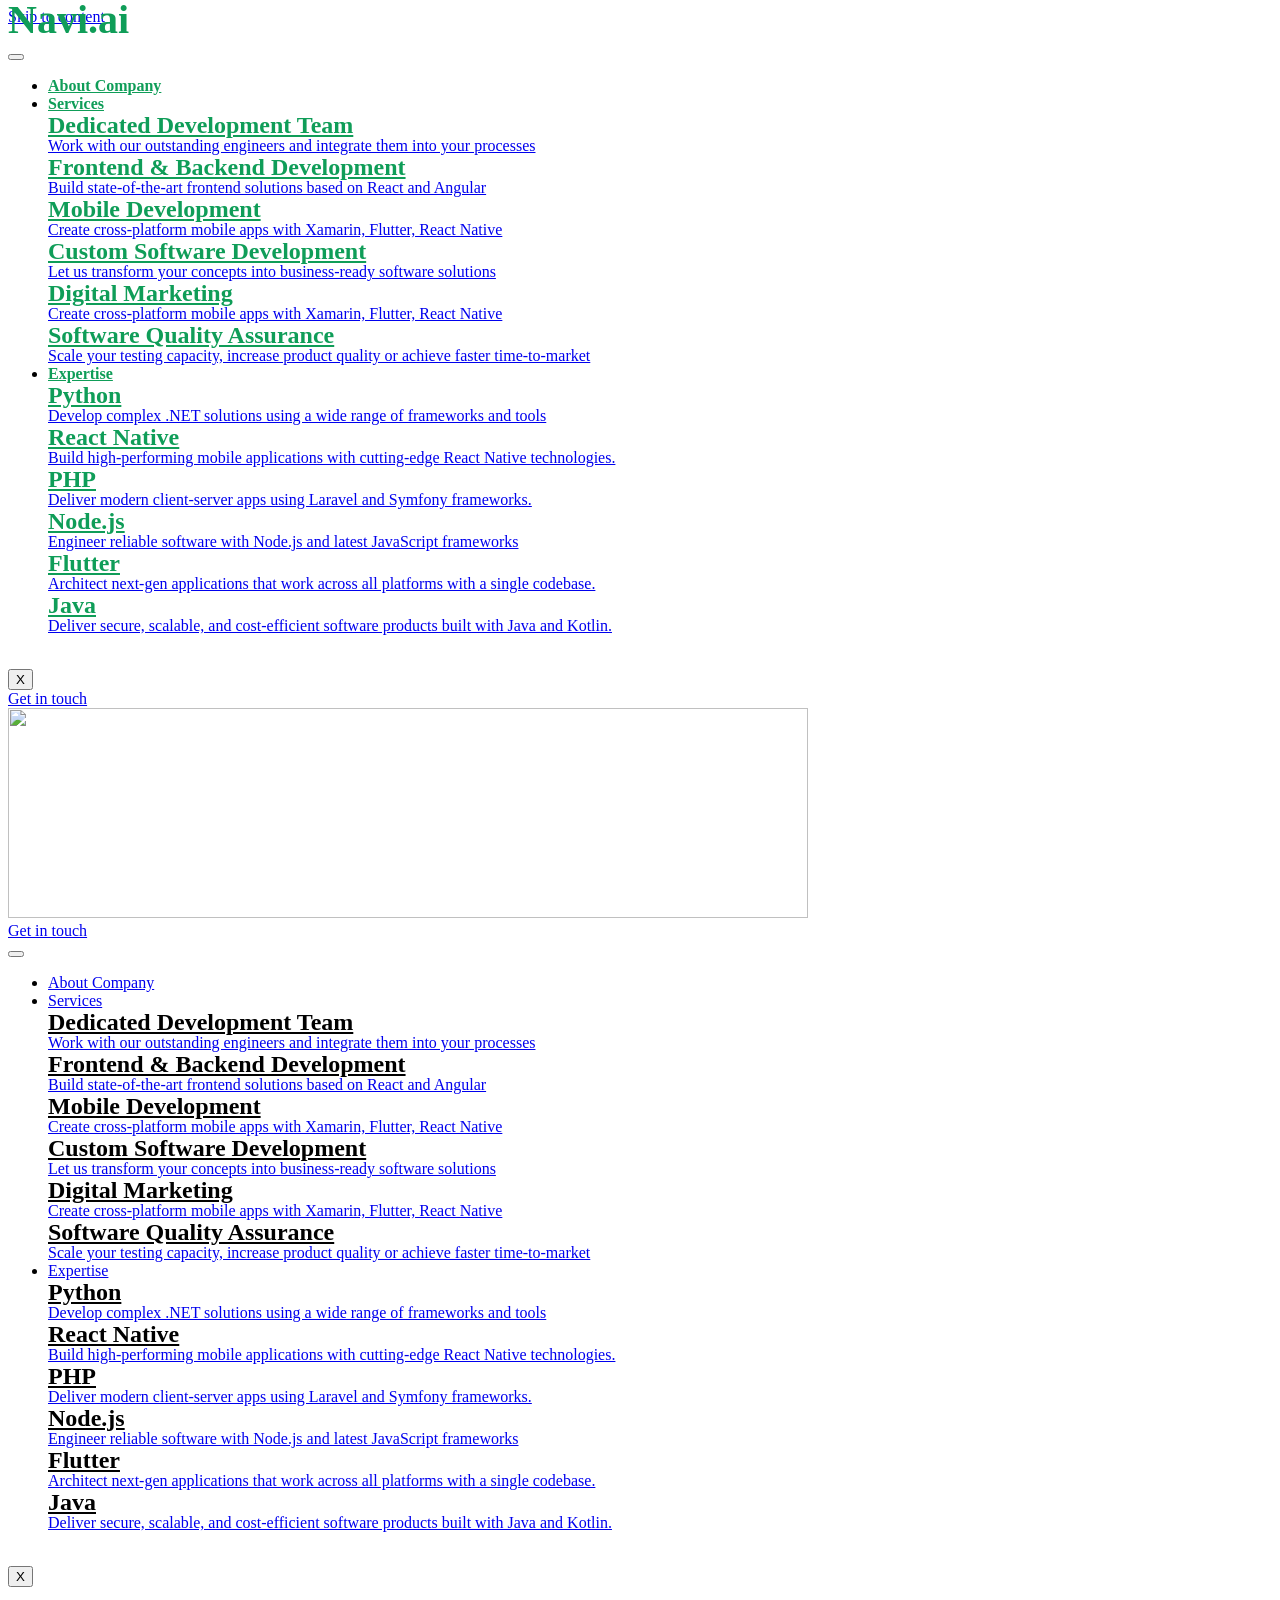
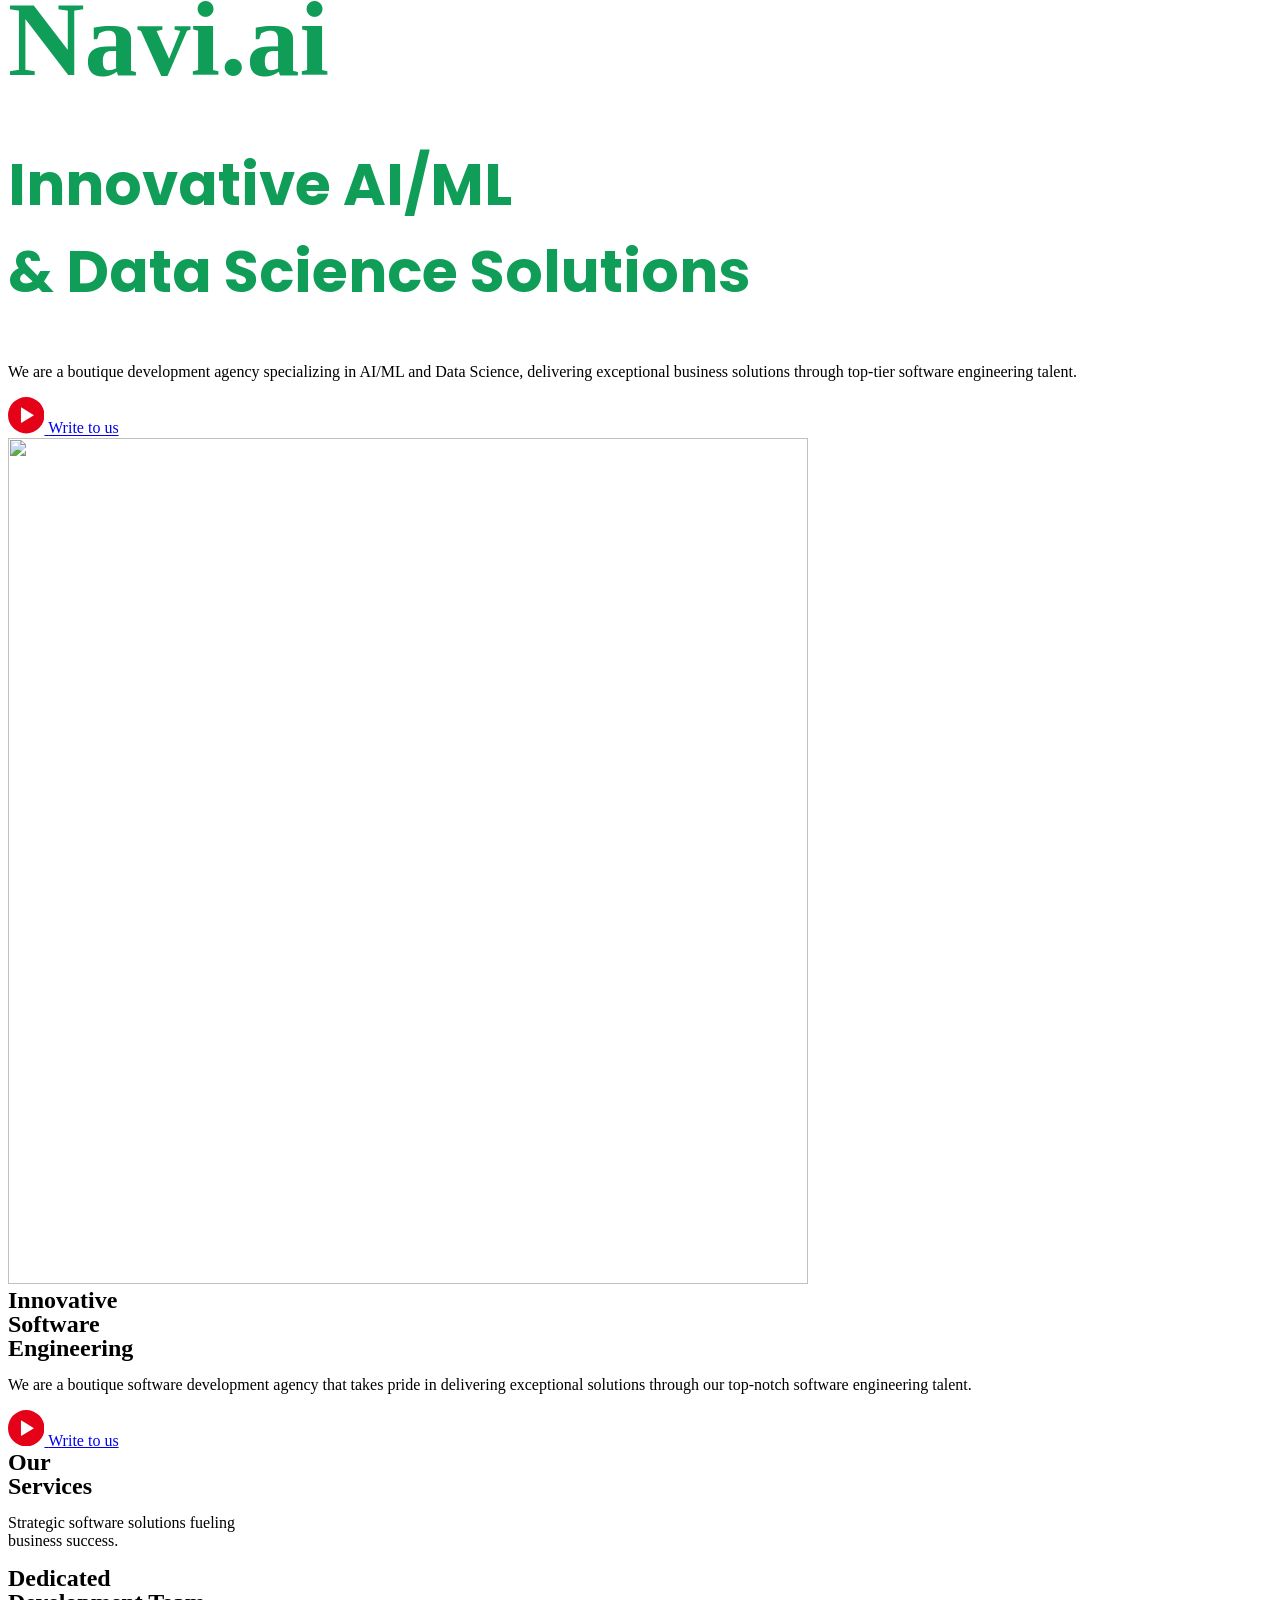
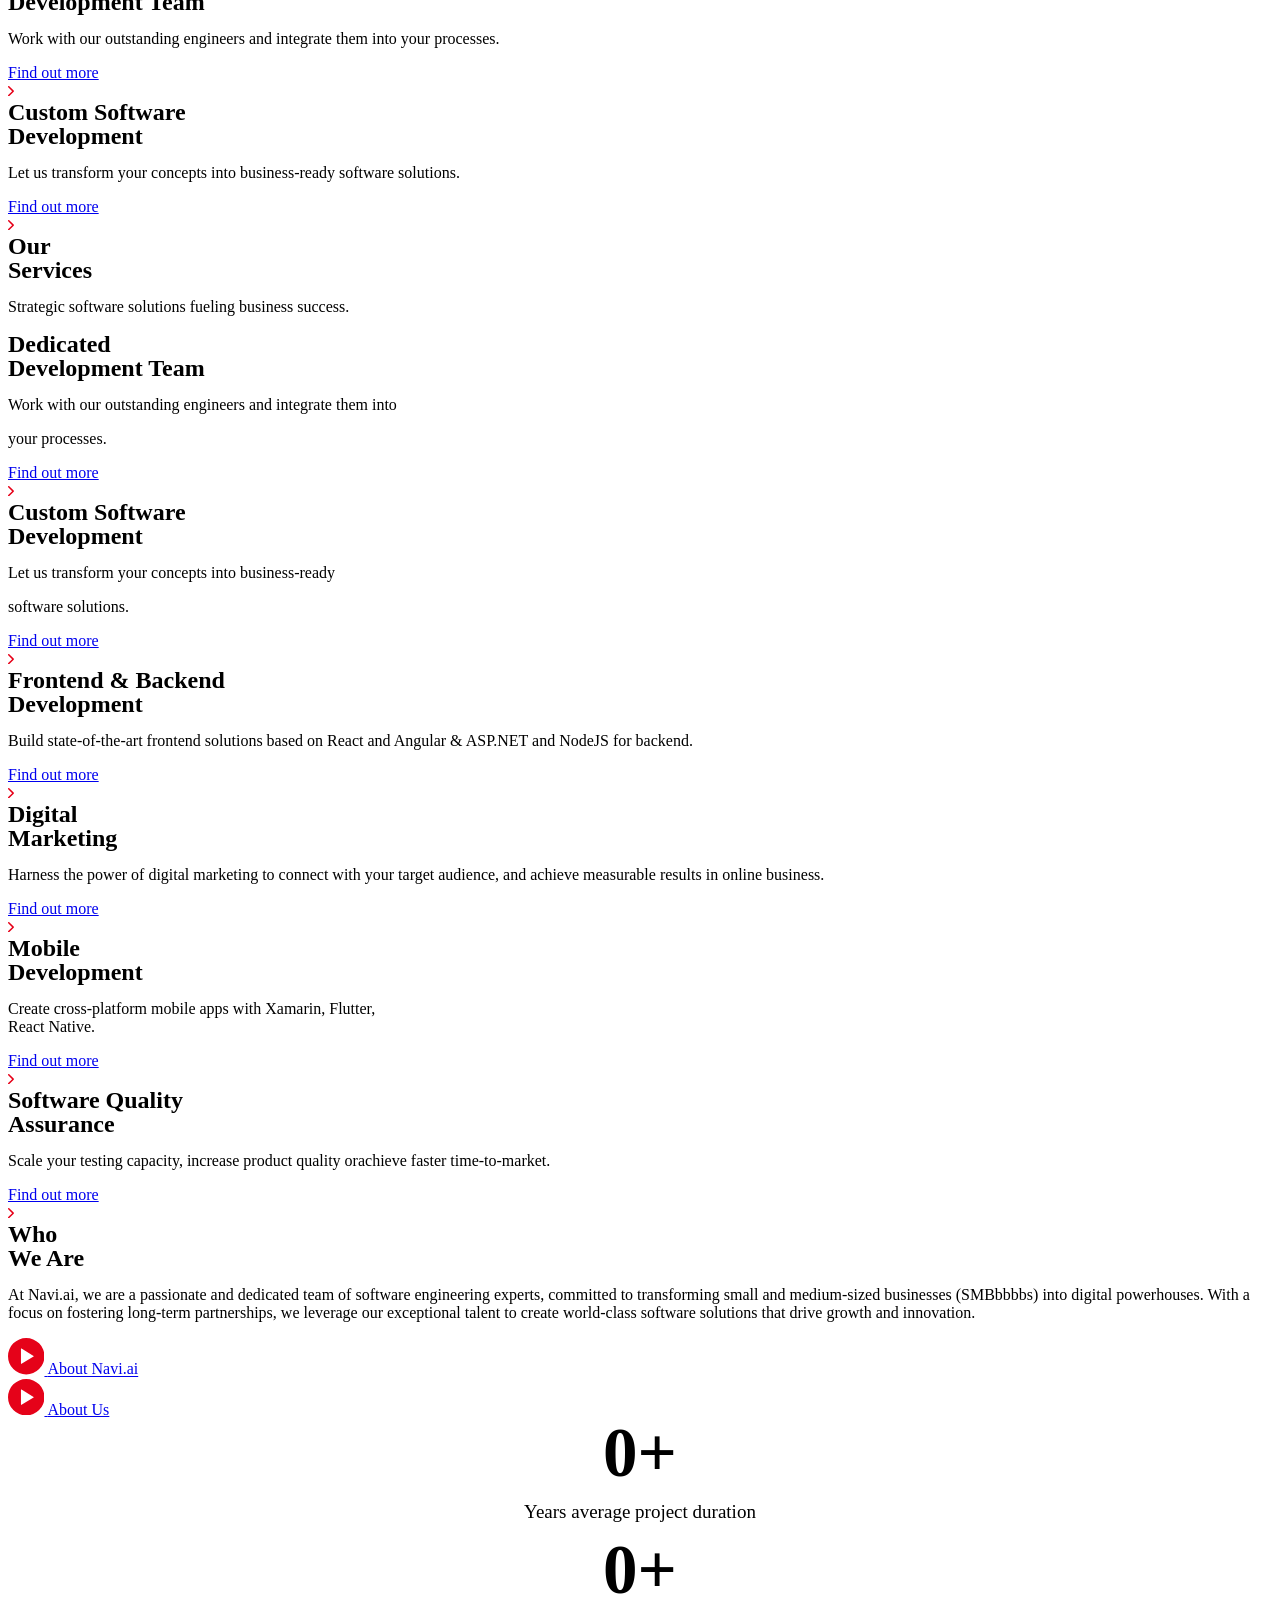
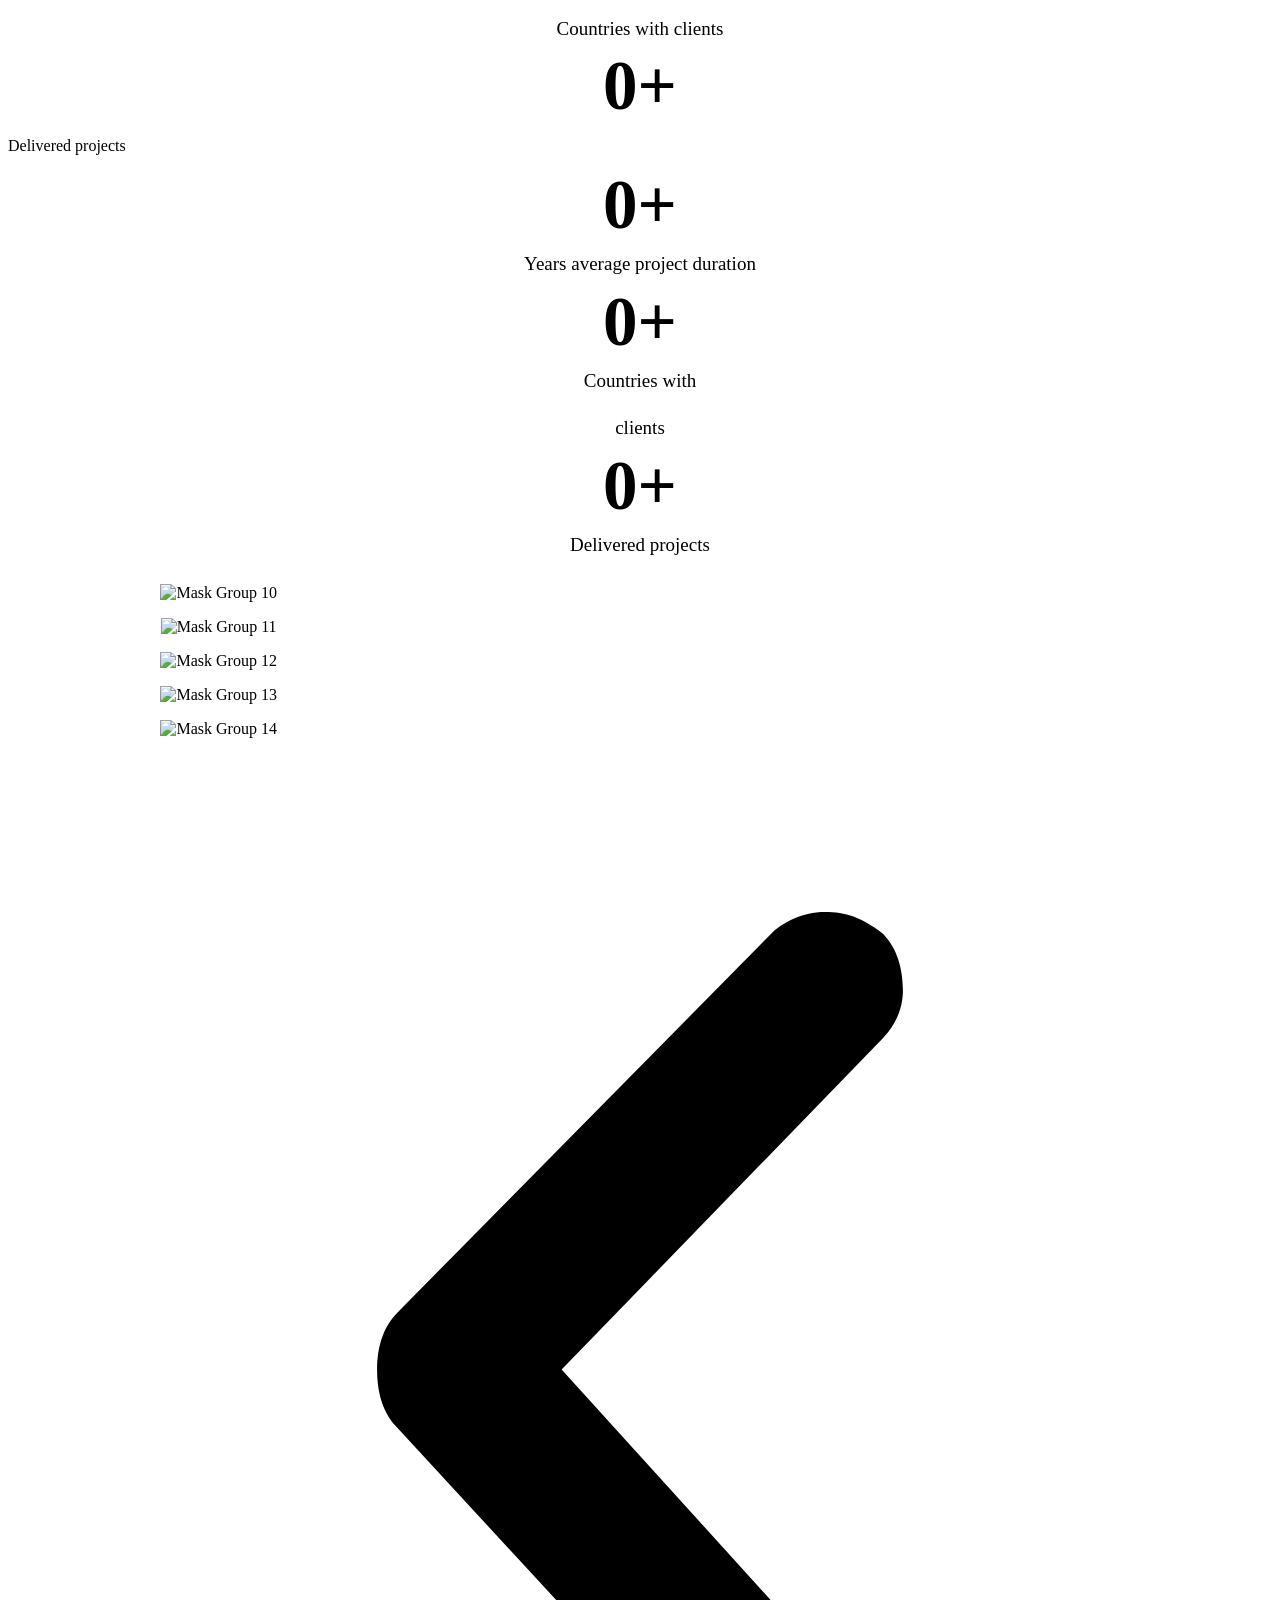
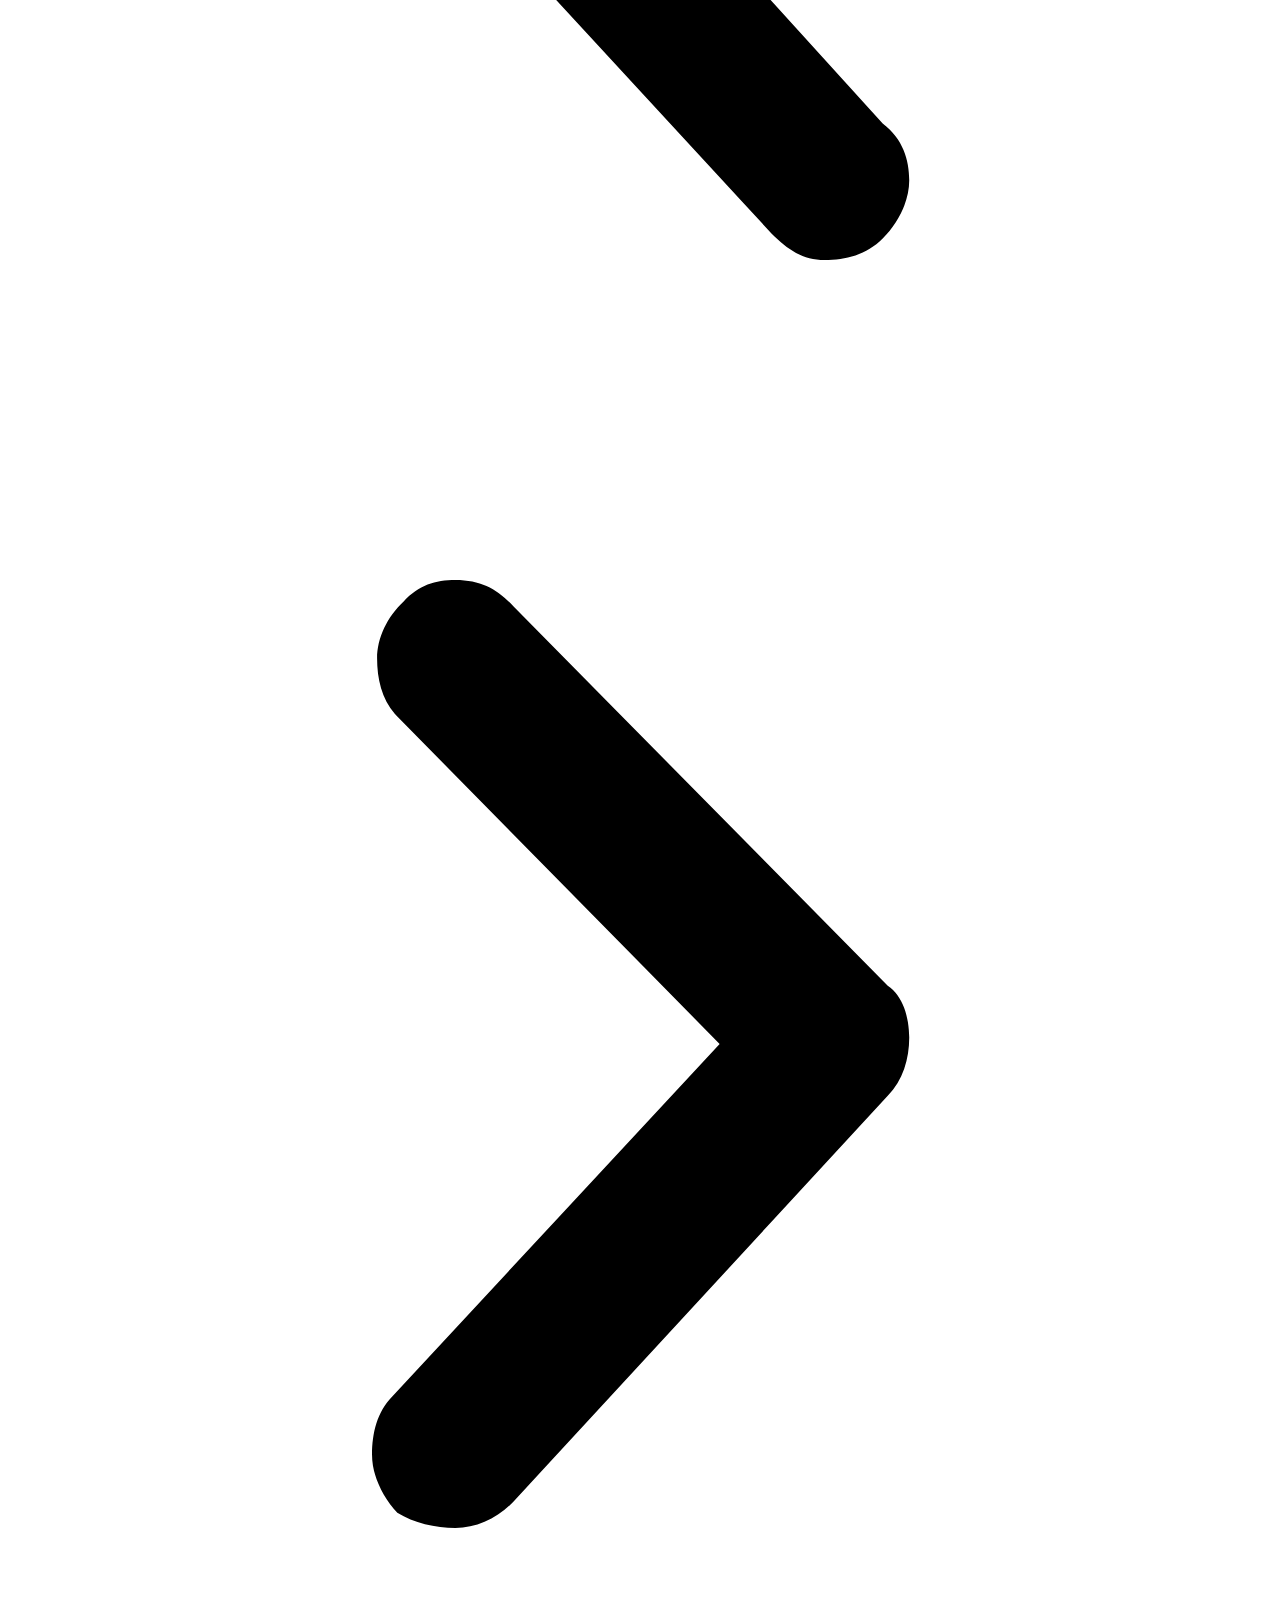
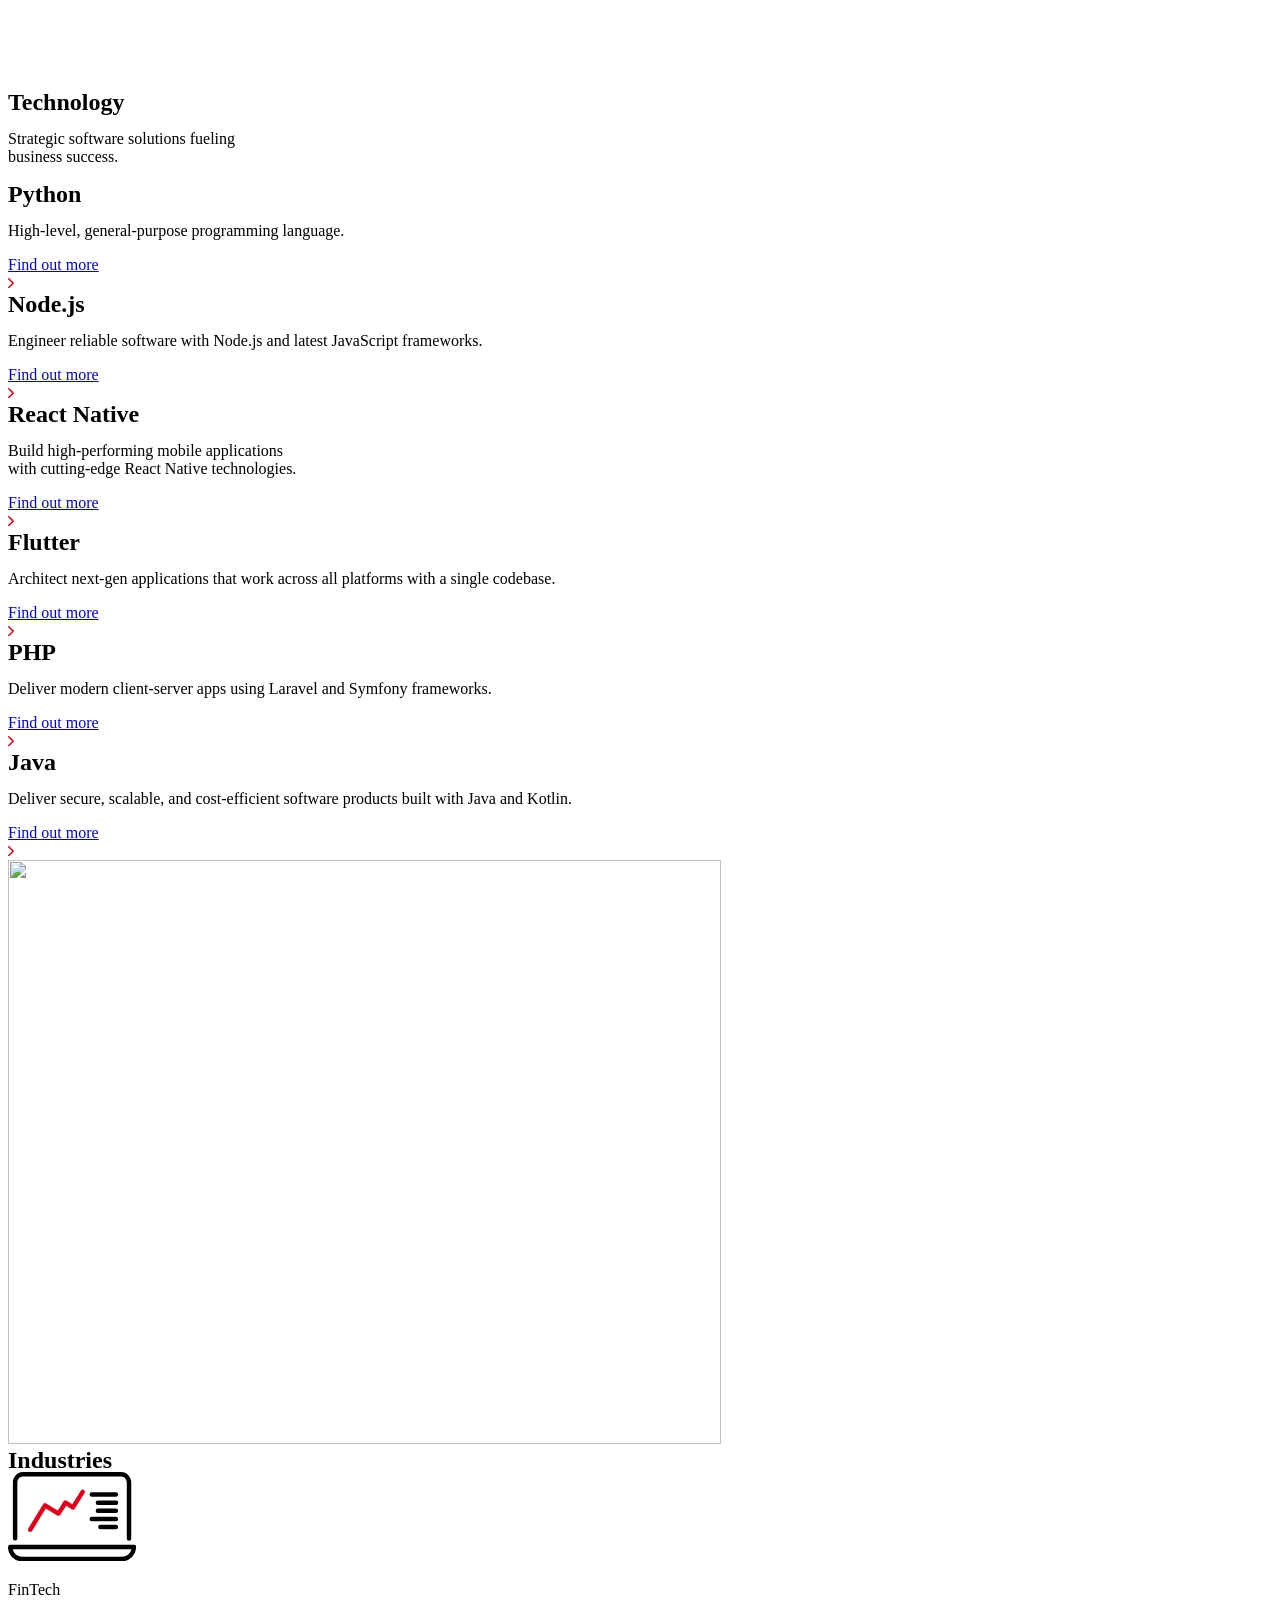
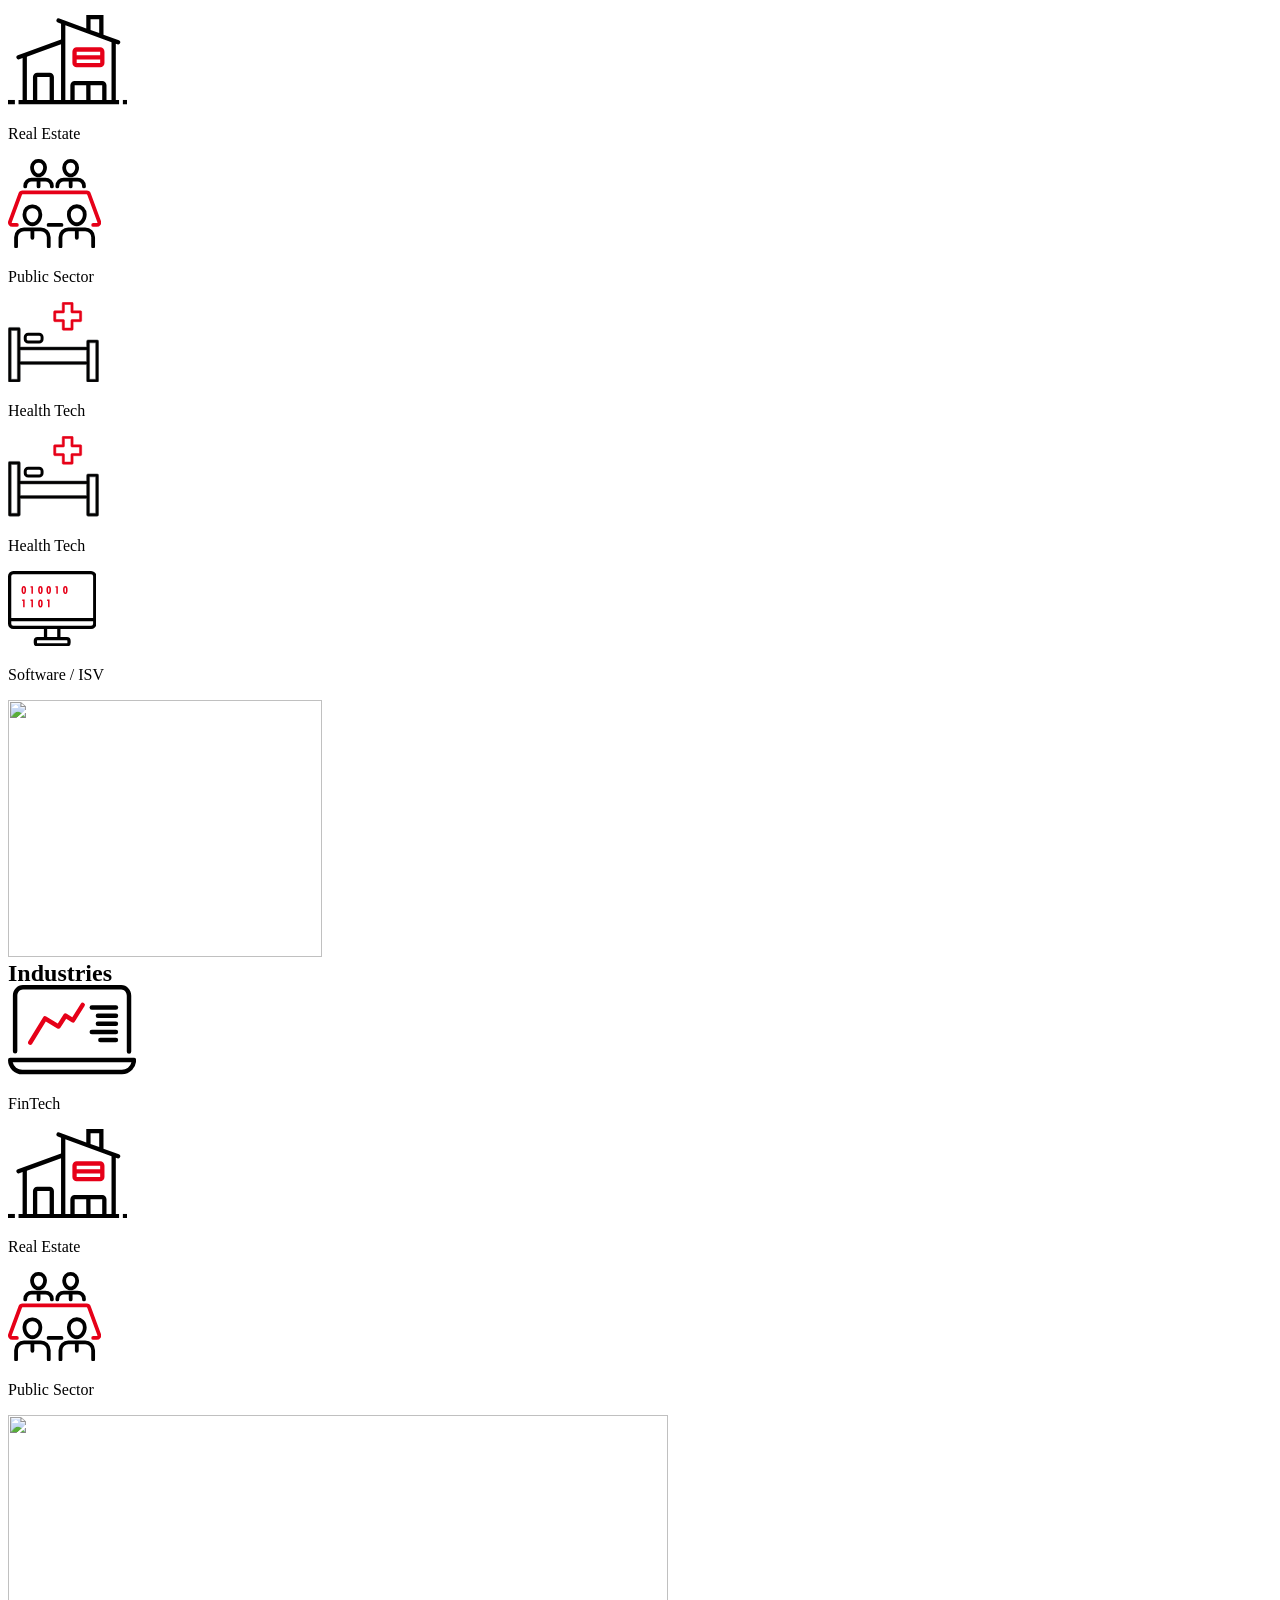
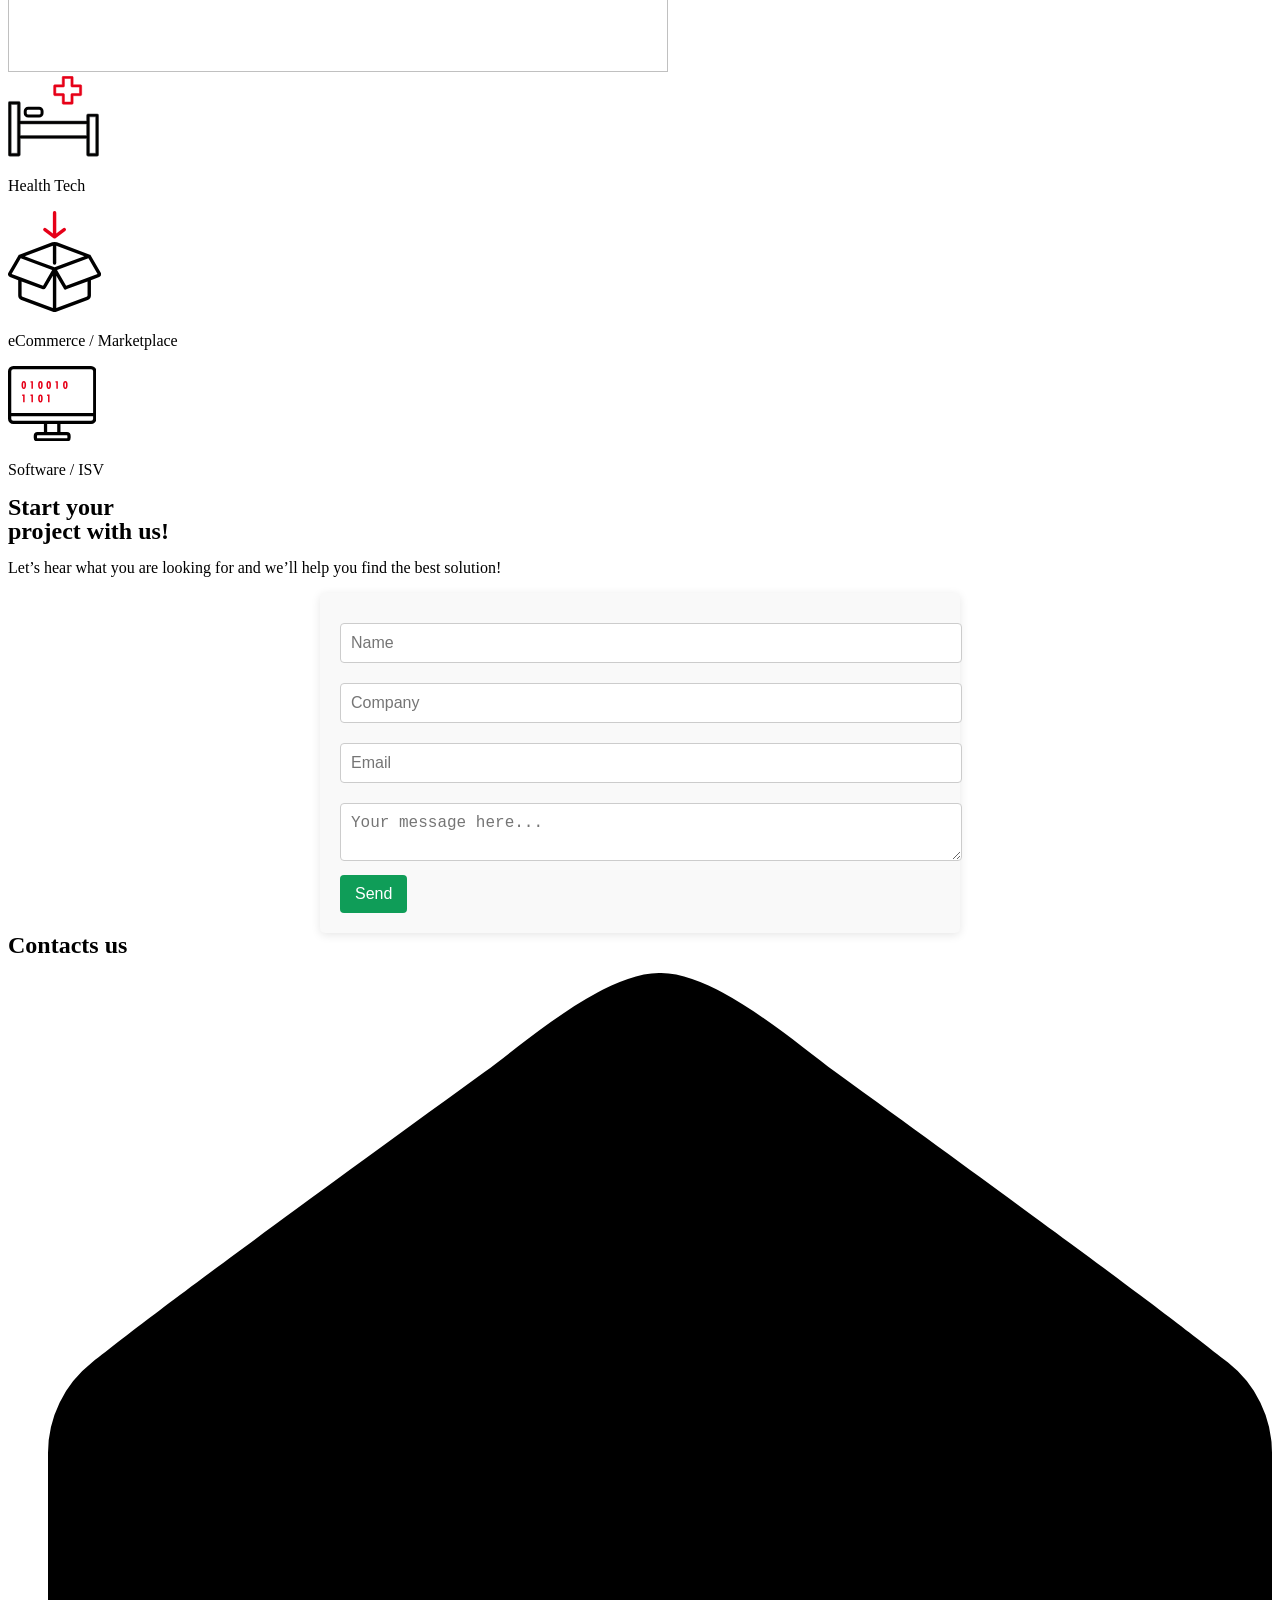
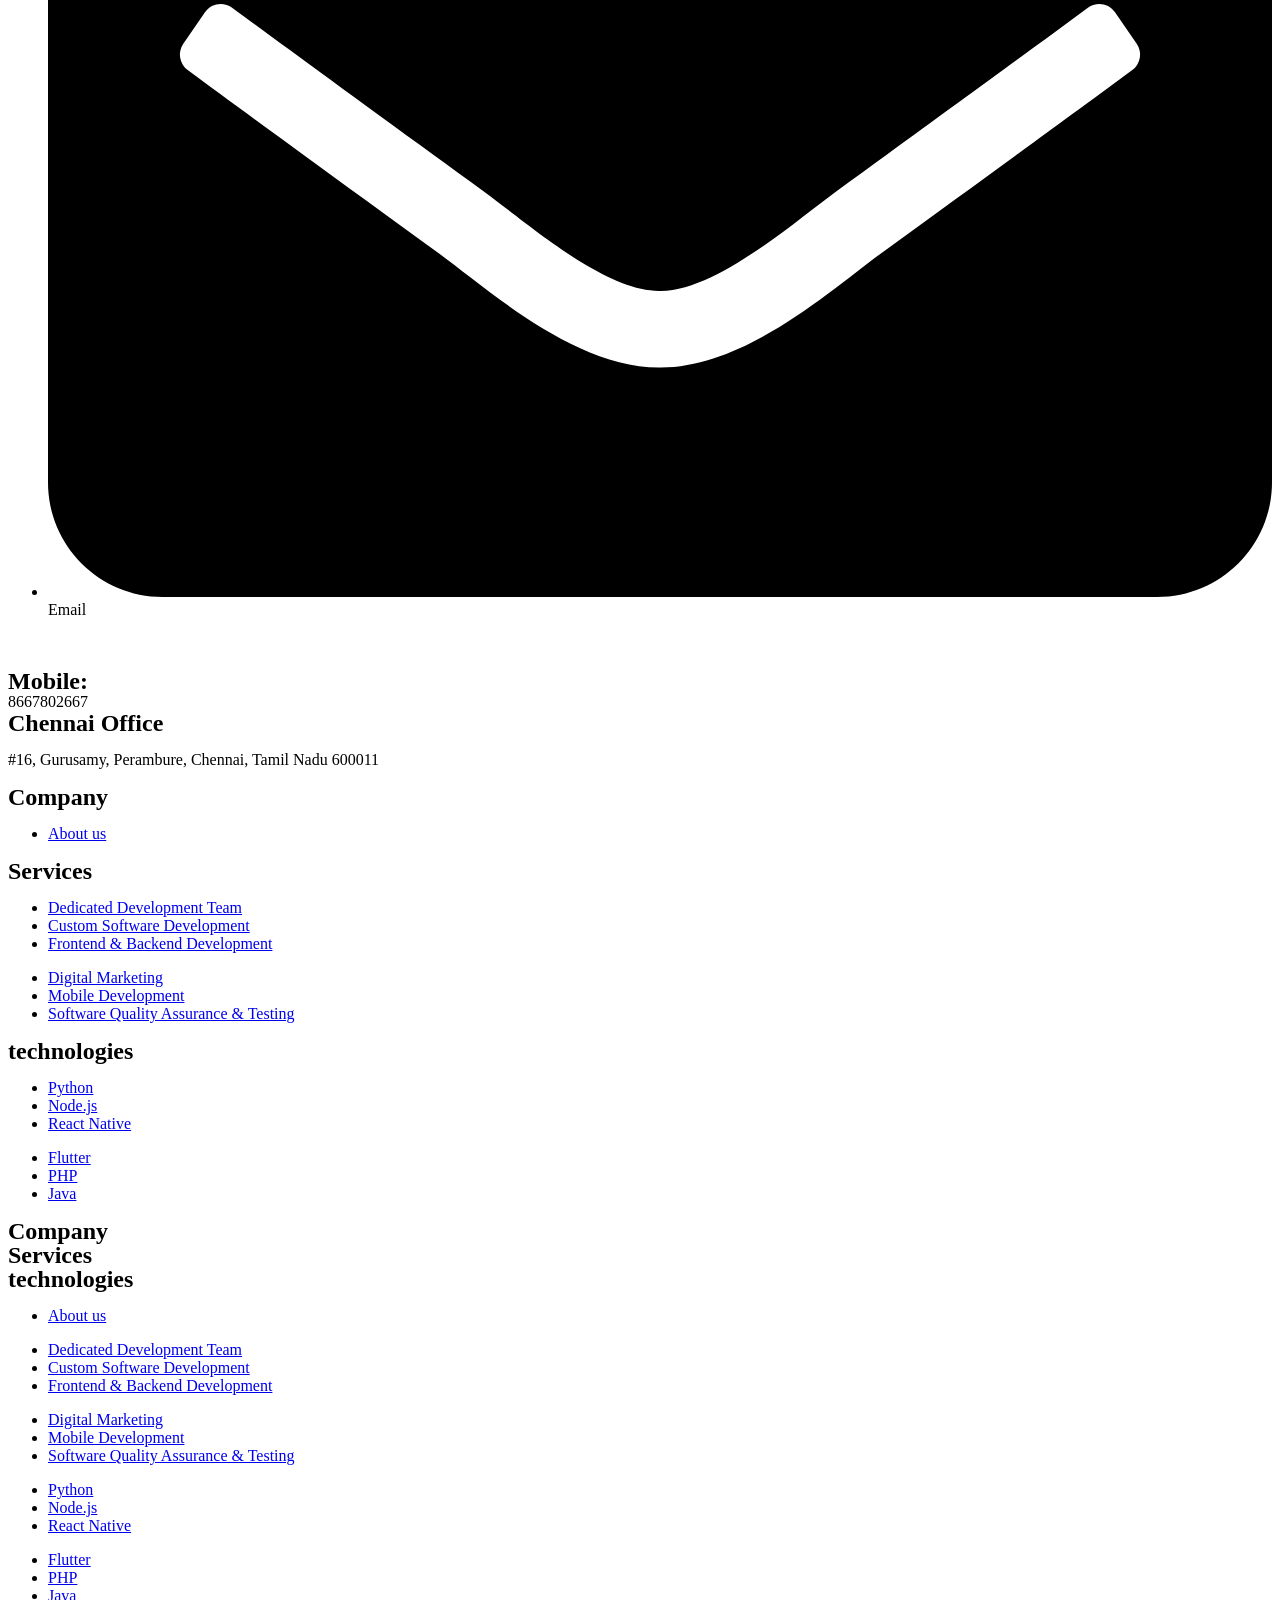
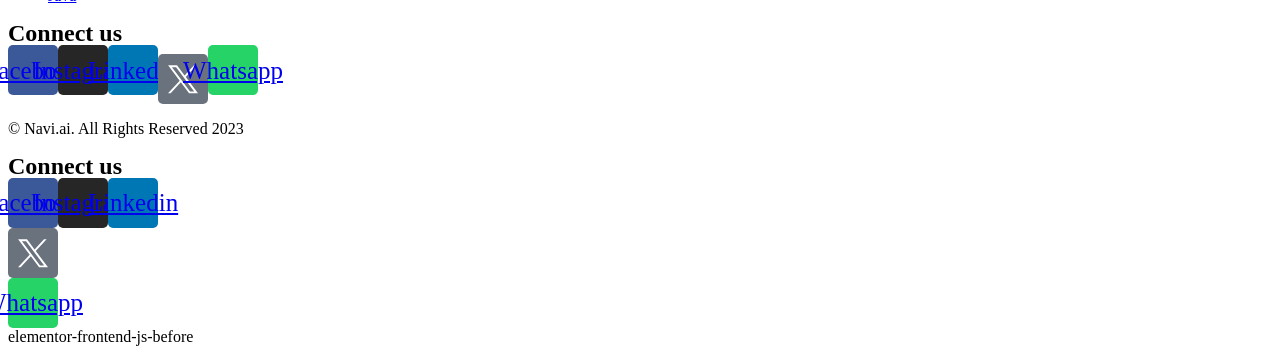
==== index.html @ a18840ba "index" ====
<!doctype html>
<html lang="en-US">

<head>
	<meta charset="UTF-8">
	<meta name="viewport" content="width=device-width, initial-scale=1">
	<link rel="profile" href="https://gmpg.org/xfn/11">
	<meta name="robots" content="index, follow, max-image-preview:large, max-snippet:-1, max-video-preview:-1" />

	<title>Navi.ai | AI Solution</title>
	<meta name="description"
		content="Navi.ai provides businesses with advanced AI, machine learning, and data science solutions tailored to drive innovation and success. Contact us for cutting-edge technologies that transform operations in Chennai." />
	<link rel="canonical" href="index.html" />
	<meta property="og:locale" content="en_US" />
	<meta property="og:type" content="website" />
	<meta property="og:title" content="Navi.ai | AI Solution for Business" />
	<meta property="og:description"
		content="Empower your business with Navi.ai's cutting-edge AI, machine learning, and data science solutions. Transforming industries and shaping the future in Chennai." />
	<meta property="og:url" content="https://navi.ai.github.io/" />
	<meta property="og:site_name" content="Navi.ai | AI Solution for Business" />
	<meta property="article:modified_time" content="2024-09-30T10:29:43+00:00" />
	<meta property="og:image"
		content="http://navi.ai.github.io/wp-content/uploads/2023/08/Mask-Group-14-968x1024.png" />
	<meta name="twitter:card" content="summary_large_image" />
	<script type="application/ld+json"
		class="yoast-schema-graph">{"@context":"https://schema.org","@graph":[{"@type":"WebPage","@id":"https://navi.ai.github.io/","url":"https://navi.ai.github.io/","name":"Navi.ai | AI Solution for Business"},"image":{"@id":"https://navi.ai.github.io/#/schema/logo/image/"}}]}</script>

	<link rel="alternate" type="application/rss+xml"
		title="Navi.ai | AI Solution for Business &raquo; Feed" href="feed/index.html" />
	<link rel="alternate" type="application/rss+xml"
		title="Navi.ai | AI Solution for Business &raquo; Comments Feed"
		href="comments/feed/index.html" />
	<script>
		window._wpemojiSettings = { "baseUrl": "https:\/\/s.w.org\/images\/core\/emoji\/15.0.3\/72x72\/", "ext": ".png", "svgUrl": "https:\/\/s.w.org\/images\/core\/emoji\/15.0.3\/svg\/", "svgExt": ".svg", "source": { "concatemoji": "https:\/\/navi.ai.github.io\/wp-includes\/js\/wp-emoji-release.min.js" } };
		/*! This file is auto-generated */
		!function (i, n) { var o, s, e; function c(e) { try { var t = { supportTests: e, timestamp: (new Date).valueOf() }; sessionStorage.setItem(o, JSON.stringify(t)) } catch (e) { } } function p(e, t, n) { e.clearRect(0, 0, e.canvas.width, e.canvas.height), e.fillText(t, 0, 0); var t = new Uint32Array(e.getImageData(0, 0, e.canvas.width, e.canvas.height).data), r = (e.clearRect(0, 0, e.canvas.width, e.canvas.height), e.fillText(n, 0, 0), new Uint32Array(e.getImageData(0, 0, e.canvas.width, e.canvas.height).data)); return t.every(function (e, t) { return e === r[t] }) } function u(e, t, n) { switch (t) { case "flag": return n(e, "\ud83c\udff3\ufe0f\u200d\u26a7\ufe0f", "\ud83c\udff3\ufe0f\u200b\u26a7\ufe0f") ? !1 : !n(e, "\ud83c\uddfa\ud83c\uddf3", "\ud83c\uddfa\u200b\ud83c\uddf3") && !n(e, "\ud83c\udff4\udb40\udc67\udb40\udc62\udb40\udc65\udb40\udc6e\udb40\udc67\udb40\udc7f", "\ud83c\udff4\u200b\udb40\udc67\u200b\udb40\udc62\u200b\udb40\udc65\u200b\udb40\udc6e\u200b\udb40\udc67\u200b\udb40\udc7f"); case "emoji": return !n(e, "\ud83d\udc26\u200d\u2b1b", "\ud83d\udc26\u200b\u2b1b") }return !1 } function f(e, t, n) { var r = "undefined" != typeof WorkerGlobalScope && self instanceof WorkerGlobalScope ? new OffscreenCanvas(300, 150) : i.createElement("canvas"), a = r.getContext("2d", { willReadFrequently: !0 }), o = (a.textBaseline = "top", a.font = "600 32px Arial", {}); return e.forEach(function (e) { o[e] = t(a, e, n) }), o } function t(e) { var t = i.createElement("script"); t.src = e, t.defer = !0, i.head.appendChild(t) } "undefined" != typeof Promise && (o = "wpEmojiSettingsSupports", s = ["flag", "emoji"], n.supports = { everything: !0, everythingExceptFlag: !0 }, e = new Promise(function (e) { i.addEventListener("DOMContentLoaded", e, { once: !0 }) }), new Promise(function (t) { var n = function () { try { var e = JSON.parse(sessionStorage.getItem(o)); if ("object" == typeof e && "number" == typeof e.timestamp && (new Date).valueOf() < e.timestamp + 604800 && "object" == typeof e.supportTests) return e.supportTests } catch (e) { } return null }(); if (!n) { if ("undefined" != typeof Worker && "undefined" != typeof OffscreenCanvas && "undefined" != typeof URL && URL.createObjectURL && "undefined" != typeof Blob) try { var e = "postMessage(" + f.toString() + "(" + [JSON.stringify(s), u.toString(), p.toString()].join(",") + "));", r = new Blob([e], { type: "text/javascript" }), a = new Worker(URL.createObjectURL(r), { name: "wpTestEmojiSupports" }); return void (a.onmessage = function (e) { c(n = e.data), a.terminate(), t(n) }) } catch (e) { } c(n = f(s, u, p)) } t(n) }).then(function (e) { for (var t in e) n.supports[t] = e[t], n.supports.everything = n.supports.everything && n.supports[t], "flag" !== t && (n.supports.everythingExceptFlag = n.supports.everythingExceptFlag && n.supports[t]); n.supports.everythingExceptFlag = n.supports.everythingExceptFlag && !n.supports.flag, n.DOMReady = !1, n.readyCallback = function () { n.DOMReady = !0 } }).then(function () { return e }).then(function () { var e; n.supports.everything || (n.readyCallback(), (e = n.source || {}).concatemoji ? t(e.concatemoji) : e.wpemoji && e.twemoji && (t(e.twemoji), t(e.wpemoji))) })) }((window, document), window._wpemojiSettings);
	</script>
	<style id="wp-emoji-styles-inline-css">
		img.wp-smiley,
		img.emoji {
			display: inline !important;
			border: none !important;
			box-shadow: none !important;
			height: 1em !important;
			width: 1em !important;
			margin: 0 0.07em !important;
			vertical-align: -0.1em !important;
			background: none !important;
			padding: 0 !important;
		}
	</style>
	<link rel="stylesheet" id="wp-block-library-css"
		href="wp-includes/css/dist/block-library/style.min.css%3Fver=6.6.2.css" media="all" />
	<style id="classic-theme-styles-inline-css">
		/*! This file is auto-generated */
		.wp-block-button__link {
			color: #fff;
			background-color: #32373c;
			border-radius: 9999px;
			box-shadow: none;
			text-decoration: none;
			padding: calc(.667em + 2px) calc(1.333em + 2px);
			font-size: 1.125em
		}

		.wp-block-file__button {
			background: #32373c;
			color: #fff;
			text-decoration: none
		}
	</style>
	<style id="global-styles-inline-css">
		:root {
			--wp--preset--aspect-ratio--square: 1;
			--wp--preset--aspect-ratio--4-3: 4/3;
			--wp--preset--aspect-ratio--3-4: 3/4;
			--wp--preset--aspect-ratio--3-2: 3/2;
			--wp--preset--aspect-ratio--2-3: 2/3;
			--wp--preset--aspect-ratio--16-9: 16/9;
			--wp--preset--aspect-ratio--9-16: 9/16;
			--wp--preset--color--black: #000000;
			--wp--preset--color--cyan-bluish-gray: #abb8c3;
			--wp--preset--color--white: #ffffff;
			--wp--preset--color--pale-pink: #f78da7;
			--wp--preset--color--vivid-red: #cf2e2e;
			--wp--preset--color--luminous-vivid-orange: #ff6900;
			--wp--preset--color--luminous-vivid-amber: #fcb900;
			--wp--preset--color--light-green-cyan: #7bdcb5;
			--wp--preset--color--vivid-green-cyan: #00d084;
			--wp--preset--color--pale-cyan-blue: #8ed1fc;
			--wp--preset--color--vivid-cyan-blue: #0693e3;
			--wp--preset--color--vivid-purple: #9b51e0;
			--wp--preset--gradient--vivid-cyan-blue-to-vivid-purple: linear-gradient(135deg, rgba(6, 147, 227, 1) 0%, rgb(155, 81, 224) 100%);
			--wp--preset--gradient--light-green-cyan-to-vivid-green-cyan: linear-gradient(135deg, rgb(122, 220, 180) 0%, rgb(0, 208, 130) 100%);
			--wp--preset--gradient--luminous-vivid-amber-to-luminous-vivid-orange: linear-gradient(135deg, rgba(252, 185, 0, 1) 0%, rgba(255, 105, 0, 1) 100%);
			--wp--preset--gradient--luminous-vivid-orange-to-vivid-red: linear-gradient(135deg, rgba(255, 105, 0, 1) 0%, rgb(207, 46, 46) 100%);
			--wp--preset--gradient--very-light-gray-to-cyan-bluish-gray: linear-gradient(135deg, rgb(238, 238, 238) 0%, rgb(169, 184, 195) 100%);
			--wp--preset--gradient--cool-to-warm-spectrum: linear-gradient(135deg, rgb(74, 234, 220) 0%, rgb(151, 120, 209) 20%, rgb(207, 42, 186) 40%, rgb(238, 44, 130) 60%, rgb(251, 105, 98) 80%, rgb(254, 248, 76) 100%);
			--wp--preset--gradient--blush-light-purple: linear-gradient(135deg, rgb(255, 206, 236) 0%, rgb(152, 150, 240) 100%);
			--wp--preset--gradient--blush-bordeaux: linear-gradient(135deg, rgb(254, 205, 165) 0%, rgb(254, 45, 45) 50%, rgb(107, 0, 62) 100%);
			--wp--preset--gradient--luminous-dusk: linear-gradient(135deg, rgb(255, 203, 112) 0%, rgb(199, 81, 192) 50%, rgb(65, 88, 208) 100%);
			--wp--preset--gradient--pale-ocean: linear-gradient(135deg, rgb(255, 245, 203) 0%, rgb(182, 227, 212) 50%, rgb(51, 167, 181) 100%);
			--wp--preset--gradient--electric-grass: linear-gradient(135deg, rgb(202, 248, 128) 0%, rgb(113, 206, 126) 100%);
			--wp--preset--gradient--midnight: linear-gradient(135deg, rgb(2, 3, 129) 0%, rgb(40, 116, 252) 100%);
			--wp--preset--font-size--small: 13px;
			--wp--preset--font-size--medium: 20px;
			--wp--preset--font-size--large: 36px;
			--wp--preset--font-size--x-large: 42px;
			--wp--preset--spacing--20: 0.44rem;
			--wp--preset--spacing--30: 0.67rem;
			--wp--preset--spacing--40: 1rem;
			--wp--preset--spacing--50: 1.5rem;
			--wp--preset--spacing--60: 2.25rem;
			--wp--preset--spacing--70: 3.38rem;
			--wp--preset--spacing--80: 5.06rem;
			--wp--preset--shadow--natural: 6px 6px 9px rgba(0, 0, 0, 0.2);
			--wp--preset--shadow--deep: 12px 12px 50px rgba(0, 0, 0, 0.4);
			--wp--preset--shadow--sharp: 6px 6px 0px rgba(0, 0, 0, 0.2);
			--wp--preset--shadow--outlined: 6px 6px 0px -3px rgba(255, 255, 255, 1), 6px 6px rgba(0, 0, 0, 1);
			--wp--preset--shadow--crisp: 6px 6px 0px rgba(0, 0, 0, 1);
		}

		:where(.is-layout-flex) {
			gap: 0.5em;
		}

		:where(.is-layout-grid) {
			gap: 0.5em;
		}

		body .is-layout-flex {
			display: flex;
		}

		.is-layout-flex {
			flex-wrap: wrap;
			align-items: center;
		}

		.is-layout-flex> :is(*, div) {
			margin: 0;
		}

		body .is-layout-grid {
			display: grid;
		}

		.is-layout-grid> :is(*, div) {
			margin: 0;
		}

		:where(.wp-block-columns.is-layout-flex) {
			gap: 2em;
		}

		:where(.wp-block-columns.is-layout-grid) {
			gap: 2em;
		}

		:where(.wp-block-post-template.is-layout-flex) {
			gap: 1.25em;
		}

		:where(.wp-block-post-template.is-layout-grid) {
			gap: 1.25em;
		}

		.has-black-color {
			color: var(--wp--preset--color--black) !important;
		}

		.has-cyan-bluish-gray-color {
			color: var(--wp--preset--color--cyan-bluish-gray) !important;
		}

		.has-white-color {
			color: var(--wp--preset--color--white) !important;
		}

		.has-pale-pink-color {
			color: var(--wp--preset--color--pale-pink) !important;
		}

		.has-vivid-red-color {
			color: var(--wp--preset--color--vivid-red) !important;
		}

		.has-luminous-vivid-orange-color {
			color: var(--wp--preset--color--luminous-vivid-orange) !important;
		}

		.has-luminous-vivid-amber-color {
			color: var(--wp--preset--color--luminous-vivid-amber) !important;
		}

		.has-light-green-cyan-color {
			color: var(--wp--preset--color--light-green-cyan) !important;
		}

		.has-vivid-green-cyan-color {
			color: var(--wp--preset--color--vivid-green-cyan) !important;
		}

		.has-pale-cyan-blue-color {
			color: var(--wp--preset--color--pale-cyan-blue) !important;
		}

		.has-vivid-cyan-blue-color {
			color: var(--wp--preset--color--vivid-cyan-blue) !important;
		}

		.has-vivid-purple-color {
			color: var(--wp--preset--color--vivid-purple) !important;
		}

		.has-black-background-color {
			background-color: var(--wp--preset--color--black) !important;
		}

		.has-cyan-bluish-gray-background-color {
			background-color: var(--wp--preset--color--cyan-bluish-gray) !important;
		}

		.has-white-background-color {
			background-color: var(--wp--preset--color--white) !important;
		}

		.has-pale-pink-background-color {
			background-color: var(--wp--preset--color--pale-pink) !important;
		}

		.has-vivid-red-background-color {
			background-color: var(--wp--preset--color--vivid-red) !important;
		}

		.has-luminous-vivid-orange-background-color {
			background-color: var(--wp--preset--color--luminous-vivid-orange) !important;
		}

		.has-luminous-vivid-amber-background-color {
			background-color: var(--wp--preset--color--luminous-vivid-amber) !important;
		}

		.has-light-green-cyan-background-color {
			background-color: var(--wp--preset--color--light-green-cyan) !important;
		}

		.has-vivid-green-cyan-background-color {
			background-color: var(--wp--preset--color--vivid-green-cyan) !important;
		}

		.has-pale-cyan-blue-background-color {
			background-color: var(--wp--preset--color--pale-cyan-blue) !important;
		}

		.has-vivid-cyan-blue-background-color {
			background-color: var(--wp--preset--color--vivid-cyan-blue) !important;
		}

		.has-vivid-purple-background-color {
			background-color: var(--wp--preset--color--vivid-purple) !important;
		}

		.has-black-border-color {
			border-color: var(--wp--preset--color--black) !important;
		}

		.has-cyan-bluish-gray-border-color {
			border-color: var(--wp--preset--color--cyan-bluish-gray) !important;
		}

		.has-white-border-color {
			border-color: var(--wp--preset--color--white) !important;
		}

		.has-pale-pink-border-color {
			border-color: var(--wp--preset--color--pale-pink) !important;
		}

		.has-vivid-red-border-color {
			border-color: var(--wp--preset--color--vivid-red) !important;
		}

		.has-luminous-vivid-orange-border-color {
			border-color: var(--wp--preset--color--luminous-vivid-orange) !important;
		}

		.has-luminous-vivid-amber-border-color {
			border-color: var(--wp--preset--color--luminous-vivid-amber) !important;
		}

		.has-light-green-cyan-border-color {
			border-color: var(--wp--preset--color--light-green-cyan) !important;
		}

		.has-vivid-green-cyan-border-color {
			border-color: var(--wp--preset--color--vivid-green-cyan) !important;
		}

		.has-pale-cyan-blue-border-color {
			border-color: var(--wp--preset--color--pale-cyan-blue) !important;
		}

		.has-vivid-cyan-blue-border-color {
			border-color: var(--wp--preset--color--vivid-cyan-blue) !important;
		}

		.has-vivid-purple-border-color {
			border-color: var(--wp--preset--color--vivid-purple) !important;
		}

		.has-vivid-cyan-blue-to-vivid-purple-gradient-background {
			background: var(--wp--preset--gradient--vivid-cyan-blue-to-vivid-purple) !important;
		}

		.has-light-green-cyan-to-vivid-green-cyan-gradient-background {
			background: var(--wp--preset--gradient--light-green-cyan-to-vivid-green-cyan) !important;
		}

		.has-luminous-vivid-amber-to-luminous-vivid-orange-gradient-background {
			background: var(--wp--preset--gradient--luminous-vivid-amber-to-luminous-vivid-orange) !important;
		}

		.has-luminous-vivid-orange-to-vivid-red-gradient-background {
			background: var(--wp--preset--gradient--luminous-vivid-orange-to-vivid-red) !important;
		}

		.has-very-light-gray-to-cyan-bluish-gray-gradient-background {
			background: var(--wp--preset--gradient--very-light-gray-to-cyan-bluish-gray) !important;
		}

		.has-cool-to-warm-spectrum-gradient-background {
			background: var(--wp--preset--gradient--cool-to-warm-spectrum) !important;
		}

		.has-blush-light-purple-gradient-background {
			background: var(--wp--preset--gradient--blush-light-purple) !important;
		}

		.has-blush-bordeaux-gradient-background {
			background: var(--wp--preset--gradient--blush-bordeaux) !important;
		}

		.has-luminous-dusk-gradient-background {
			background: var(--wp--preset--gradient--luminous-dusk) !important;
		}

		.has-pale-ocean-gradient-background {
			background: var(--wp--preset--gradient--pale-ocean) !important;
		}

		.has-electric-grass-gradient-background {
			background: var(--wp--preset--gradient--electric-grass) !important;
		}

		.has-midnight-gradient-background {
			background: var(--wp--preset--gradient--midnight) !important;
		}

		.has-small-font-size {
			font-size: var(--wp--preset--font-size--small) !important;
		}

		.has-medium-font-size {
			font-size: var(--wp--preset--font-size--medium) !important;
		}

		.has-large-font-size {
			font-size: var(--wp--preset--font-size--large) !important;
		}

		.has-x-large-font-size {
			font-size: var(--wp--preset--font-size--x-large) !important;
		}

		:where(.wp-block-post-template.is-layout-flex) {
			gap: 1.25em;
		}

		:where(.wp-block-post-template.is-layout-grid) {
			gap: 1.25em;
		}

		:where(.wp-block-columns.is-layout-flex) {
			gap: 2em;
		}

		:where(.wp-block-columns.is-layout-grid) {
			gap: 2em;
		}

		:root :where(.wp-block-pullquote) {
			font-size: 1.5em;
			line-height: 1.6;
		}
	</style>
	<link rel="stylesheet" id="hello-elementor-css"
		href="wp-content/themes/hello-elementor/style.min.css%3Fver=2.8.1.css" media="all" />
	<link rel="stylesheet" id="hello-elementor-theme-style-css"
		href="wp-content/themes/hello-elementor/theme.min.css%3Fver=2.8.1.css" media="all" />
	<link rel="stylesheet" id="elementor-frontend-css"
		href="wp-content/plugins/elementor/assets/css/frontend-lite.min.css%3Fver=3.15.2.css" media="all" />
	<link rel="stylesheet" id="elementor-post-5-css"
		href="wp-content/uploads/elementor/css/post-5.css%3Fver=1692022342.css" media="all" />
	<link rel="stylesheet" id="elementor-lazyload-css"
		href="wp-content/plugins/elementor/assets/css/modules/lazyload/frontend.min.css%3Fver=3.15.2.css" media="all" />
	<link rel="stylesheet" id="swiper-css"
		href="wp-content/plugins/elementor/assets/lib/swiper/v8/css/swiper.min.css%3Fver=8.4.5.css" media="all" />
	<link rel="stylesheet" id="elementor-pro-css"
		href="wp-content/plugins/elementor-pro/assets/css/frontend-lite.min.css%3Fver=3.15.1.css" media="all" />
	<link rel="stylesheet" id="elementor-global-css"
		href="wp-content/uploads/elementor/css/global.css%3Fver=1692022343.css" media="all" />
	<link rel="stylesheet" id="elementor-post-43-css"
		href="wp-content/uploads/elementor/css/post-43.css%3Fver=1692964558.css" media="all" />
	<link rel="stylesheet" id="elementor-post-711-css"
		href="wp-content/uploads/elementor/css/post-711.css%3Fver=1693404845.css" media="all" />
	<link rel="stylesheet" id="elementor-post-210-css"
		href="wp-content/uploads/elementor/css/post-210.css%3Fver=1692960152.css" media="all" />
	<link rel="stylesheet" id="elementor-icons-ekiticons-css"
		href="wp-content/plugins/elementskit-lite/modules/elementskit-icon-pack/assets/css/ekiticons.css%3Fver=2.9.0.css"
		media="all" />
	<link rel="stylesheet" id="ekit-widget-styles-css"
		href="wp-content/plugins/elementskit-lite/widgets/init/assets/css/widget-styles.css%3Fver=2.9.0.css"
		media="all" />
	<link rel="stylesheet" id="ekit-responsive-css"
		href="wp-content/plugins/elementskit-lite/widgets/init/assets/css/responsive.css%3Fver=2.9.0.css" media="all" />
	<link rel="stylesheet" id="google-fonts-1-css"
		href="https://fonts.googleapis.com/css?family=Poppins%3A100%2C100italic%2C200%2C200italic%2C300%2C300italic%2C400%2C400italic%2C500%2C500italic%2C600%2C600italic%2C700%2C700italic%2C800%2C800italic%2C900%2C900italic&#038;display=swap&#038;ver=6.6.2"
		media="all" />
	<link rel="preconnect" href="https://fonts.gstatic.com/" crossorigin>
	<script src="wp-includes/js/jquery/jquery.min.js" id="jquery-core-js"></script>
	<script src="wp-includes/js/jquery/jquery-migrate.min.js" id="jquery-migrate-js"></script>
	<link rel="https://api.w.org/" href="wp-json/index.html" />
	<link rel="alternate" title="JSON" type="application/json" href="wp-json/wp/v2/pages/43" />
	<link rel="EditURI" type="application/rsd+xml" title="RSD" href="xmlrpc.php%3Frsd" />
	<meta name="generator" content="WordPress 6.6.2" />
	<link rel="shortlink" href="index.html" />
	<link rel="alternate" title="oEmbed (JSON)" type="application/json+oembed"
		href="wp-json/oembed/1.0/embed%3Furl=https:%252F%252Fnavi.ai.github.io%252F" />
	<link rel="alternate" title="oEmbed (XML)" type="text/xml+oembed"
		href="wp-json/oembed/1.0/embed%3Furl=https:%252F%252Fnavi.ai.github.io%252F&amp;format=xml" />
	<meta name="generator"
		content="Elementor 3.15.2; features: e_dom_optimization, e_optimized_assets_loading, e_optimized_css_loading, e_font_icon_svg, additional_custom_breakpoints; settings: css_print_method-external, google_font-enabled, font_display-swap">
	

		<!-- Changes needed on icon-- bar icon--------------------------------------------------------------------------------------- -->
	<link rel="icon" href="wp-content/uploads/2023/07/Favicon-150x150.png" sizes="32x32" />
	<link rel="icon" href="wp-content/uploads/2023/07/Favicon-300x300.png" sizes="192x192" />
	<link rel="apple-touch-icon" href="wp-content/uploads/2023/07/Favicon-300x300.png" />
	<meta name="msapplication-TileImage"
		content="https://navi.ai.github.io/wp-content/uploads/2023/07/Favicon-300x300.png" />

	<script async src="https://www.googletagmanager.com/gtag/js?id=G-6VMJM30QZC"></script>
	<script>
		window.dataLayer = window.dataLayer || [];
		function gtag() { dataLayer.push(arguments); }
		gtag('js', new Date());
		gtag('config', 'G-6VMJM30QZC');
	</script>
	<meta name="google-site-verification" content="SExUu8OfC9RQbpVXqfSaIphCcihNAKlLRxHzx5k0YAI" />
</head>

<body
	class="home page-template page-template-elementor_header_footer page page-id-43 wp-custom-logo e-lazyload elementor-default elementor-template-full-width elementor-kit-5 elementor-page elementor-page-43">
	<a class="skip-link screen-reader-text" href="index.html#content">Skip to content</a>
	<div data-elementor-type="header" data-elementor-id="711" class="elementor elementor-711 elementor-location-header"
		data-elementor-post-type="elementor_library">
		<div class="elementor-element elementor-element-e2aa99a elementor-hidden-tablet elementor-hidden-mobile e-flex e-con-boxed e-con"
			data-id="e2aa99a" data-element_type="container"
			data-settings="{&quot;content_width&quot;:&quot;boxed&quot;}">
			<div class="e-con-inner">
                <div class="elementor-element elementor-element-967a526 e-con-full e-flex e-con" data-id="967a526" data-element_type="container" data-settings="{&quot;content_width&quot;:&quot;full&quot;}">
                    <div class="elementor-element elementor-element-103164c elementor-widget elementor-widget-image" data-id="103164c" data-element_type="widget" data-widget_type="image.default">
                        <div class="elementor-widget-container" style="display: flex; align-items: center;"> <!-- Flex container for alignment -->
                            <a href="index.html" style="text-decoration: none;">
                                <h1 style="font-size: 2.5em; font-weight: bold; color: #0F9D58; margin: 0; padding: 0; line-height: -3; margin-top: -30px;">
									Navi.ai
								</h1>
                            </a>
								
						</div>
					</div>
				</div>
				<div class="elementor-element elementor-element-ffd880f e-con-full elementor-hidden-tablet elementor-hidden-mobile e-flex e-con"
					data-id="ffd880f" data-element_type="container"
					data-settings="{&quot;content_width&quot;:&quot;full&quot;}">
					<div class="elementor-element elementor-element-3a6e1fa elementor-widget elementor-widget-ekit-nav-menu"
						data-id="3a6e1fa" data-element_type="widget" data-widget_type="ekit-nav-menu.default">
						<div class="elementor-widget-container">
							<div class="ekit-wid-con ekit_menu_responsive_tablet" data-hamburger-icon
								data-hamburger-icon-type="icon" data-responsive-breakpoint="1024"> <button
									class="elementskit-menu-hamburger elementskit-menu-toggler" type="button"
									aria-label="hamburger-icon">
									<span class="elementskit-menu-hamburger-icon"></span><span
										class="elementskit-menu-hamburger-icon"></span><span
										class="elementskit-menu-hamburger-icon"></span>
								</button>
								<div id="ekit-megamenu-main-menu"
									class="elementskit-menu-container elementskit-menu-offcanvas-elements elementskit-navbar-nav-default elementskit_line_arrow ekit-nav-menu-one-page-yes ekit-nav-dropdown-hover">
									<ul id="menu-main-menu"
										class="elementskit-navbar-nav elementskit-menu-po-justified submenu-click-on-icon">
										<li id="menu-item-675"
											class="menu-item menu-item-type-post_type menu-item-object-page menu-item-675 nav-item elementskit-mobile-builder-content"
											
											data-vertical-menu="750px"><a href="index.html%3Fp=328.html" 
												class="ekit-menu-nav-link"  style="color: #0F9D58; font-weight: bold;">About Company</a>
										<li id="menu-item-8"
											class="menu-item menu-item-type-custom menu-item-object-custom menu-item-8 nav-item elementskit-dropdown-has top_position elementskit-dropdown-menu-full_width elementskit-megamenu-has elementskit-mobile-builder-content"
											data-vertical-menu><a href="index.html#" class="ekit-menu-nav-link" style="font-weight: bold; color: #0F9D58;">
												Services
												<i class="icon icon-down-arrow1 elementskit-submenu-indicator"></i>
											</a>
											<div class="elementskit-megamenu-panel">
												<div data-elementor-type="wp-post" data-elementor-id="658"
													class="elementor elementor-658"
													data-elementor-post-type="elementskit_content">
													<div class="elementor-element elementor-element-cb82ac5 e-flex e-con-boxed e-con"
														data-id="cb82ac5" data-element_type="container"
														data-settings="{&quot;background_background&quot;:&quot;classic&quot;,&quot;content_width&quot;:&quot;boxed&quot;}">
														<div class="e-con-inner">
															<div class="elementor-element elementor-element-4df3cf2 e-con-full e-flex e-con"
																data-id="4df3cf2" data-element_type="container"
																data-settings="{&quot;content_width&quot;:&quot;full&quot;}">
																<div class="elementor-element elementor-element-3997cd3 e-con-full e-flex e-con"
																	data-id="3997cd3" data-element_type="container"
																	data-settings="{&quot;content_width&quot;:&quot;full&quot;}">
																	<div class="elementor-element elementor-element-982e51e elementor-widget elementor-widget-heading"
																		data-id="982e51e" data-element_type="widget"
																		data-widget_type="heading.default">
																		<div class="elementor-widget-container">
																			<style>
																				/*! elementor - v3.15.0 - 09-08-2023 */
																				.elementor-heading-title {
																					padding: 0;
																					margin: 0;
																					line-height: 1
																			
																				}

																				.elementor-widget-heading .elementor-heading-title[class*=elementor-size-]>a {
																					color: inherit;
																					font-size: inherit;
																					line-height: inherit
																				}

																				.elementor-widget-heading .elementor-heading-title.elementor-size-small {
																					font-size: 15px
																				}

																				.elementor-widget-heading .elementor-heading-title.elementor-size-medium {
																					font-size: 19px
																				}

																				.elementor-widget-heading .elementor-heading-title.elementor-size-large {
																					font-size: 29px
																				}

																				.elementor-widget-heading .elementor-heading-title.elementor-size-xl {
																					font-size: 39px
																				}

																				.elementor-widget-heading .elementor-heading-title.elementor-size-xxl {
																					font-size: 59px
																				}
																			</style>
																			<h2
																				class="elementor-heading-title elementor-size-default">
																				<a href="index.html%3Fp=363.html" style="font-weight: bold; color: #0F9D58;">Dedicated Development Team</a>
																			</h2>
																		</div>
																	</div>
																	<div class="elementor-element elementor-element-14dfde4 elementor-widget elementor-widget-text-editor"
																		data-id="14dfde4" data-element_type="widget"
																		data-widget_type="text-editor.default">
																		<div class="elementor-widget-container">
																			<style>
																				/*! elementor - v3.15.0 - 09-08-2023 */
																				.elementor-widget-text-editor.elementor-drop-cap-view-stacked .elementor-drop-cap {
																					background-color: #69727d;
																					color: #fff
																				}

																				.elementor-widget-text-editor.elementor-drop-cap-view-framed .elementor-drop-cap {
																					color: #69727d;
																					border: 3px solid;
																					background-color: transparent
																				}

																				.elementor-widget-text-editor:not(.elementor-drop-cap-view-default) .elementor-drop-cap {
																					margin-top: 8px
																				}

																				.elementor-widget-text-editor:not(.elementor-drop-cap-view-default) .elementor-drop-cap-letter {
																					width: 1em;
																					height: 1em
																				}

																				.elementor-widget-text-editor .elementor-drop-cap {
																					float: left;
																					text-align: center;
																					line-height: 1;
																					font-size: 50px
																				}

																				.elementor-widget-text-editor .elementor-drop-cap-letter {
																					display: inline-block
																				}
																			</style> <a
																				href="index.html%3Fp=363.html">Work with
																				our outstanding engineers and integrate
																				them into your processes</a>
																		</div>
																	</div>
																</div>
																<div class="elementor-element elementor-element-d69e156 e-con-full e-flex e-con"
																	data-id="d69e156" data-element_type="container"
																	data-settings="{&quot;content_width&quot;:&quot;full&quot;}">
																	<div class="elementor-element elementor-element-a2b9176 elementor-widget elementor-widget-heading"
																		data-id="a2b9176" data-element_type="widget"
																		data-widget_type="heading.default">
																		<div class="elementor-widget-container">
																			<h2
																				class="elementor-heading-title elementor-size-default">

																				<a href="index.html%3Fp=363.html" style="font-weight: bold; color: #0F9D58;">Frontend
																					& Backend Development</a>
																				</h2>
																		</div>
																	</div>
																	<div class="elementor-element elementor-element-d5ba6a1 elementor-widget elementor-widget-text-editor"
																		data-id="d5ba6a1" data-element_type="widget"
																		data-widget_type="text-editor.default">
																		<div class="elementor-widget-container">
																			<a href="index.html%3Fp=391.html">Build
																				state-of-the-art frontend solutions
																				based on React and Angular</a>
																		</div>
																	</div>
																</div>
																<div class="elementor-element elementor-element-5cc125a e-con-full e-flex e-con"
																	data-id="5cc125a" data-element_type="container"
																	data-settings="{&quot;content_width&quot;:&quot;full&quot;}">
																	<div class="elementor-element elementor-element-906ce51 elementor-widget elementor-widget-heading"
																		data-id="906ce51" data-element_type="widget"
																		data-widget_type="heading.default">
																		<div class="elementor-widget-container">
																			<h2
																				class="elementor-heading-title elementor-size-default">
																				<a href="index.html%3Fp=363.html" style="font-weight: bold; color: #0F9D58;">Mobile
																					Development</a>
																				</h2>
																		</div>
																	</div>
																	<div class="elementor-element elementor-element-b2edfa0 elementor-widget elementor-widget-text-editor"
																		data-id="b2edfa0" data-element_type="widget"
																		data-widget_type="text-editor.default">
																		<div class="elementor-widget-container">
																			<a href="index.html%3Fp=414.html">Create
																				cross-platform mobile apps with Xamarin,
																				Flutter, React Native</a>
																		</div>
																	</div>
																</div>
															</div>
															<div class="elementor-element elementor-element-735d2de e-con-full e-flex e-con"
																data-id="735d2de" data-element_type="container"
																data-settings="{&quot;content_width&quot;:&quot;full&quot;}">
																<div class="elementor-element elementor-element-465b093 e-con-full e-flex e-con"
																	data-id="465b093" data-element_type="container"
																	data-settings="{&quot;content_width&quot;:&quot;full&quot;}">
																	<div class="elementor-element elementor-element-2748831 elementor-widget elementor-widget-heading"
																		data-id="2748831" data-element_type="widget"
																		data-widget_type="heading.default">
																		<div class="elementor-widget-container">
																			<h2
																				class="elementor-heading-title elementor-size-default">
																			
																				<a href="index.html%3Fp=363.html" style="font-weight: bold; color: #0F9D58;">Custom
																					Software Development</a>
																				</h2>
																		</div>
																	</div>
																	<div class="elementor-element elementor-element-6d157ee elementor-widget elementor-widget-text-editor"
																		data-id="6d157ee" data-element_type="widget"
																		data-widget_type="text-editor.default">
																		<div class="elementor-widget-container">
																			<a href="index.html%3Fp=381.html">Let us
																				transform your concepts into
																				business-ready software solutions</a>
																		</div>
																	</div>
																</div>
																<div class="elementor-element elementor-element-4cd7256 e-con-full e-flex e-con"
																	data-id="4cd7256" data-element_type="container"
																	data-settings="{&quot;content_width&quot;:&quot;full&quot;}">
																	<div class="elementor-element elementor-element-6848b4c elementor-widget elementor-widget-heading"
																		data-id="6848b4c" data-element_type="widget"
																		data-widget_type="heading.default">
																		<div class="elementor-widget-container">
																			<h2
																				class="elementor-heading-title elementor-size-default">

																				<a href="index.html%3Fp=363.html" style="font-weight: bold; color: #0F9D58;">Digital
																					Marketing</a>
																				</h2>
																		</div>
																	</div>
																	<div class="elementor-element elementor-element-1355714 elementor-widget elementor-widget-text-editor"
																		data-id="1355714" data-element_type="widget"
																		data-widget_type="text-editor.default">
																		<div class="elementor-widget-container">
																			<a href="index.html%3Fp=729.html">Create
																				cross-platform mobile apps with Xamarin,
																				Flutter, React Native</a>
																		</div>
																	</div>
																</div>
																<div class="elementor-element elementor-element-795673e e-con-full e-flex e-con"
																	data-id="795673e" data-element_type="container"
																	data-settings="{&quot;content_width&quot;:&quot;full&quot;}">
																	<div class="elementor-element elementor-element-9a5ea3c elementor-widget elementor-widget-heading"
																		data-id="9a5ea3c" data-element_type="widget"
																		data-widget_type="heading.default">
																		<div class="elementor-widget-container">
																			<h2
																				class="elementor-heading-title elementor-size-default">
																				<a href="index.html%3Fp=423.html" style="font-weight: bold; color: #0F9D58;">Software
																					Quality Assurance</a>
																				
																				</h2>
																		</div>
																	</div>
																	<div class="elementor-element elementor-element-bed409d elementor-widget elementor-widget-text-editor"
																		data-id="bed409d" data-element_type="widget"
																		data-widget_type="text-editor.default">
																		<div class="elementor-widget-container">
																			<a href="index.html%3Fp=423.html">Scale your
																				testing capacity, increase product
																				quality or achieve faster
																				time-to-market</a>
																		</div>
																	</div>
																</div>
															</div>
														</div>
													</div>
												</div>
											</div>
										</li>
										<li id="menu-item-9"
											class="menu-item menu-item-type-custom menu-item-object-custom menu-item-9 nav-item elementskit-dropdown-has top_position elementskit-dropdown-menu-full_width elementskit-megamenu-has elementskit-mobile-builder-content"
											data-vertical-menu>
											<a href="index.html#" class="ekit-menu-nav-link" style="font-weight: bold; color: #0F9D58;">
												Expertise
												<i class="icon icon-down-arrow1 elementskit-submenu-indicator"></i>
											</a>
											
											<div class="elementskit-megamenu-panel">
												<div data-elementor-type="wp-post" data-elementor-id="667"
													class="elementor elementor-667"
													data-elementor-post-type="elementskit_content">
													<div class="elementor-element elementor-element-922f229 e-flex e-con-boxed e-con"
														data-id="922f229" data-element_type="container"
														data-settings="{&quot;background_background&quot;:&quot;classic&quot;,&quot;content_width&quot;:&quot;boxed&quot;}">
														<div class="e-con-inner">
															<div class="elementor-element elementor-element-5b9eec7 e-con-full e-flex e-con"
																data-id="5b9eec7" data-element_type="container"
																data-settings="{&quot;content_width&quot;:&quot;full&quot;}">
																<div class="elementor-element elementor-element-91af13c e-con-full e-flex e-con"
																	data-id="91af13c" data-element_type="container"
																	data-settings="{&quot;content_width&quot;:&quot;full&quot;}">
																	<div class="elementor-element elementor-element-2ee95ff elementor-widget elementor-widget-heading"
																		data-id="2ee95ff" data-element_type="widget"
																		data-widget_type="heading.default">
																		<div class="elementor-widget-container">
																			<h2
																				class="elementor-heading-title elementor-size-default">
																				<a
																					href="index.html%3Fp=935.html" style="font-weight: bold; color: #0F9D58;" >Python</a>
																			</h2>
																		</div>
																	</div>
																	<div class="elementor-element elementor-element-a91ef3c elementor-widget elementor-widget-text-editor"
																		data-id="a91ef3c" data-element_type="widget"
																		data-widget_type="text-editor.default">
																		<div class="elementor-widget-container">
																			<a href="index.html%3Fp=935.html">Develop
																				complex .NET solutions using a wide
																				range of frameworks and tools</a>
																		</div>
																	</div>
																</div>
																<div class="elementor-element elementor-element-46fd0e9 e-con-full e-flex e-con"
																	data-id="46fd0e9" data-element_type="container"
																	data-settings="{&quot;content_width&quot;:&quot;full&quot;}">
																	<div class="elementor-element elementor-element-587452d elementor-widget elementor-widget-heading"
																		data-id="587452d" data-element_type="widget"
																		data-widget_type="heading.default">
																		<div class="elementor-widget-container">
																			<h2
																				class="elementor-heading-title elementor-size-default">
																				<a href="index.html%3Fp=577.html" style="font-weight: bold; color: #0F9D58;" >React
																					Native</a></h2>
																		</div>
																	</div>
																	<div class="elementor-element elementor-element-eed7723 elementor-widget elementor-widget-text-editor"
																		data-id="eed7723" data-element_type="widget"
																		data-widget_type="text-editor.default">
																		<div class="elementor-widget-container">
																			<a href="index.html%3Fp=577.html">Build
																				high-performing mobile applications
																				with cutting-edge React Native
																				technologies.</a>
																		</div>
																	</div>
																</div>
																<div class="elementor-element elementor-element-7a033b2 e-con-full e-flex e-con"
																	data-id="7a033b2" data-element_type="container"
																	data-settings="{&quot;content_width&quot;:&quot;full&quot;}">
																	<div class="elementor-element elementor-element-3888f64 elementor-widget elementor-widget-heading"
																		data-id="3888f64" data-element_type="widget"
																		data-widget_type="heading.default">
																		<div class="elementor-widget-container">
																			<h2
																				class="elementor-heading-title elementor-size-default">
																				<a
																					href="index.html%3Fp=617.html" style="font-weight: bold; color: #0F9D58;" >PHP</a>
																			</h2>
																		</div>
																	</div>
																	<div class="elementor-element elementor-element-e2954b5 elementor-widget elementor-widget-text-editor"
																		data-id="e2954b5" data-element_type="widget"
																		data-widget_type="text-editor.default">
																		<div class="elementor-widget-container">
																			<a href="index.html%3Fp=617.html">Deliver
																				modern client-server apps using Laravel
																				and Symfony frameworks.</a>
																		</div>
																	</div>
																</div>
															</div>
															<div class="elementor-element elementor-element-209733d e-con-full e-flex e-con"
																data-id="209733d" data-element_type="container"
																data-settings="{&quot;content_width&quot;:&quot;full&quot;}">
																<div class="elementor-element elementor-element-34051d8 e-con-full e-flex e-con"
																	data-id="34051d8" data-element_type="container"
																	data-settings="{&quot;content_width&quot;:&quot;full&quot;}">
																	<div class="elementor-element elementor-element-420cc7d elementor-widget elementor-widget-heading"
																		data-id="420cc7d" data-element_type="widget"
																		data-widget_type="heading.default">
																		<div class="elementor-widget-container">
																			<h2
																				class="elementor-heading-title elementor-size-default">
																				<a
																					href="index.html%3Fp=534.html" style="font-weight: bold; color: #0F9D58;" >Node.js</a>
																			</h2>
																		</div>
																	</div>
																	<div class="elementor-element elementor-element-6f23f05 elementor-widget elementor-widget-text-editor"
																		data-id="6f23f05" data-element_type="widget"
																		data-widget_type="text-editor.default">
																		<div class="elementor-widget-container">
																			<a href="index.html%3Fp=534.html">Engineer
																				reliable software with Node.js and
																				latest JavaScript frameworks</a>
																		</div>
																	</div>
																</div>
																<div class="elementor-element elementor-element-a2a23a9 e-con-full e-flex e-con"
																	data-id="a2a23a9" data-element_type="container"
																	data-settings="{&quot;content_width&quot;:&quot;full&quot;}">
																	<div class="elementor-element elementor-element-44f982c elementor-widget elementor-widget-heading"
																		data-id="44f982c" data-element_type="widget"
																		data-widget_type="heading.default">
																		<div class="elementor-widget-container">
																			<h2
																				class="elementor-heading-title elementor-size-default">
																				<a
																					href="index.html%3Fp=596.html" style="font-weight: bold; color: #0F9D58;" >Flutter</a>
																			</h2>
																		</div>
																	</div>
																	<div class="elementor-element elementor-element-732c11f elementor-widget elementor-widget-text-editor"
																		data-id="732c11f" data-element_type="widget"
																		data-widget_type="text-editor.default">
																		<div class="elementor-widget-container">
																			<a href="index.html%3Fp=596.html">Architect
																				next-gen applications that work across
																				all platforms with a single
																				codebase.</a>
																		</div>
																	</div>
																</div>
																<div class="elementor-element elementor-element-e666d9e e-con-full e-flex e-con"
																	data-id="e666d9e" data-element_type="container"
																	data-settings="{&quot;content_width&quot;:&quot;full&quot;}">
																	<div class="elementor-element elementor-element-0827131 elementor-widget elementor-widget-heading"
																		data-id="0827131" data-element_type="widget"
																		data-widget_type="heading.default">
																		<div class="elementor-widget-container">
																			<h2
																				class="elementor-heading-title elementor-size-default">
																				<a
																					href="index.html%3Fp=626.html" style="font-weight: bold; color: #0F9D58;" >Java</a>
																			</h2>
																		</div>
																	</div>
																	<div class="elementor-element elementor-element-811cbdd elementor-widget elementor-widget-text-editor"
																		data-id="811cbdd" data-element_type="widget"
																		data-widget_type="text-editor.default">
																		<div class="elementor-widget-container">
																			<a href="index.html%3Fp=626.html">Deliver
																				secure, scalable, and cost-efficient
																				software products built with Java and
																				Kotlin.</a>
																		</div>
																	</div>
																</div>
															</div>
														</div>
													</div>
												</div>
											</div>
										</li>
									</ul>
									<div class="elementskit-nav-identity-panel">
										<div class="elementskit-site-title">
											<a class="elementskit-nav-logo" href="index.html" target="_self" rel>
												<img "https://navi.ai.github.io/src" title alt />
											</a>
										</div><button class="elementskit-menu-close elementskit-menu-toggler"
											type="button">X</button>
									</div>
								</div>
								<div
									class="elementskit-menu-overlay elementskit-menu-offcanvas-elements elementskit-menu-toggler ekit-nav-menu--overlay">
								</div>
							</div>
						</div>
					</div>
					<div class="elementor-element elementor-element-d38ce42 elementor-mobile-align-center elementor-widget elementor-widget-button"
						data-id="d38ce42" data-element_type="widget" data-widget_type="button.default">
						<div class="elementor-widget-container">
							<div class="elementor-button-wrapper">
								<a class="elementor-button elementor-button-link elementor-size-sm"
									href="index.html#contacts">
									<span class="elementor-button-content-wrapper">
										<span class="elementor-button-text">Get in touch</span>
									</span>
								</a>
							</div>
						</div>
					</div>
				</div>
			</div>
		</div>
		<div class="elementor-element elementor-element-8302192 elementor-hidden-tablet elementor-hidden-desktop e-flex e-con-boxed e-con"
			data-id="8302192" data-element_type="container"
			data-settings="{&quot;content_width&quot;:&quot;boxed&quot;}">
			<div class="e-con-inner">
				<div class="elementor-element elementor-element-f280c71 e-con-full e-flex e-con" data-id="f280c71"
					data-element_type="container" data-settings="{&quot;content_width&quot;:&quot;full&quot;}">
					<div class="elementor-element elementor-element-f7e5eb0 elementor-widget elementor-widget-image"
						data-id="f7e5eb0" data-element_type="widget" data-widget_type="image.default">
						<div class="elementor-widget-container">
							<a href="index.html">
								<img width="800" height="210" src="wp-content/uploads/2023/07/Navi.ai-logo-1024x269.png"
									class="attachment-large size-large wp-image-230" alt
									srcset="wp-content/uploads/2023/07/Navi.ai-logo-1024x269.png 1024w, wp-content/uploads/2023/07/Navi.ai-logo-300x79.png 300w, wp-content/uploads/2023/07/Navi.ai-logo-768x202.png 768w, wp-content/uploads/2023/07/Navi.ai-logo.png 1080w"
									sizes="(max-width: 800px) 100vw, 800px" /> </a>
						</div>
					</div>
				</div>
				<div class="elementor-element elementor-element-b2d0a36 e-con-full elementor-hidden-tablet e-flex e-con"
					data-id="b2d0a36" data-element_type="container"
					data-settings="{&quot;content_width&quot;:&quot;full&quot;}">
					<div class="elementor-element elementor-element-790da4f elementor-mobile-align-center elementor-widget elementor-widget-button"
						data-id="790da4f" data-element_type="widget" data-widget_type="button.default">
						<div class="elementor-widget-container">
							<div class="elementor-button-wrapper">
								<a class="elementor-button elementor-button-link elementor-size-sm"
									href="index.html#contacts">
									<span class="elementor-button-content-wrapper">
										<span class="elementor-button-text">Get in touch</span>
									</span>
								</a>
							</div>
						</div>
					</div>
					<div class="elementor-element elementor-element-b64c498 elementor-widget elementor-widget-ekit-nav-menu"
						data-id="b64c498" data-element_type="widget" data-widget_type="ekit-nav-menu.default">
						<div class="elementor-widget-container">
							<div class="ekit-wid-con ekit_menu_responsive_tablet" data-hamburger-icon="icon icon-menu-5"
								data-hamburger-icon-type="icon" data-responsive-breakpoint="1024"> <button
									class="elementskit-menu-hamburger elementskit-menu-toggler" type="button"
									aria-label="hamburger-icon">
									<i aria-hidden="true" class="ekit-menu-icon icon icon-menu-5"></i> </button>
								<div id="ekit-megamenu-main-menu"
									class="elementskit-menu-container elementskit-menu-offcanvas-elements elementskit-navbar-nav-default elementskit_line_arrow ekit-nav-menu-one-page- ekit-nav-dropdown-click">
									<ul id="menu-main-menu-1"
										class="elementskit-navbar-nav elementskit-menu-po-left submenu-click-on-">
										<li class="menu-item menu-item-type-post_type menu-item-object-page menu-item-675 nav-item elementskit-mobile-builder-content"
											data-vertical-menu="750px"><a href="index.html%3Fp=328.html"
												class="ekit-menu-nav-link">About Company</a></li>
										<li class="menu-item menu-item-type-custom menu-item-object-custom menu-item-8 nav-item elementskit-dropdown-has top_position elementskit-dropdown-menu-full_width elementskit-megamenu-has elementskit-mobile-builder-content"
											data-vertical-menu><a href="index.html#"
												class="ekit-menu-nav-link">Services<i
													class="icon icon-down-arrow1 elementskit-submenu-indicator"></i></a>
											<div class="elementskit-megamenu-panel">
												<div data-elementor-type="wp-post" data-elementor-id="658"
													class="elementor elementor-658"
													data-elementor-post-type="elementskit_content">
													<div class="elementor-element elementor-element-cb82ac5 e-flex e-con-boxed e-con"
														data-id="cb82ac5" data-element_type="container"
														data-settings="{&quot;background_background&quot;:&quot;classic&quot;,&quot;content_width&quot;:&quot;boxed&quot;}">
														<div class="e-con-inner">
															<div class="elementor-element elementor-element-4df3cf2 e-con-full e-flex e-con"
																data-id="4df3cf2" data-element_type="container"
																data-settings="{&quot;content_width&quot;:&quot;full&quot;}">
																<div class="elementor-element elementor-element-3997cd3 e-con-full e-flex e-con"
																	data-id="3997cd3" data-element_type="container"
																	data-settings="{&quot;content_width&quot;:&quot;full&quot;}">
																	<div class="elementor-element elementor-element-982e51e elementor-widget elementor-widget-heading"
																		data-id="982e51e" data-element_type="widget"
																		data-widget_type="heading.default">
																		<div class="elementor-widget-container">
																			<h2
																				class="elementor-heading-title elementor-size-default">
																				<a href="index.html%3Fp=363.html">Dedicated
																					Development Team</a></h2>
																		</div>
																	</div>
																	<div class="elementor-element elementor-element-14dfde4 elementor-widget elementor-widget-text-editor"
																		data-id="14dfde4" data-element_type="widget"
																		data-widget_type="text-editor.default">
																		<div class="elementor-widget-container">
																			<a href="index.html%3Fp=363.html">Work with
																				our outstanding engineers and integrate
																				them into your processes</a>
																		</div>
																	</div>
																</div>
																<div class="elementor-element elementor-element-d69e156 e-con-full e-flex e-con"
																	data-id="d69e156" data-element_type="container"
																	data-settings="{&quot;content_width&quot;:&quot;full&quot;}">
																	<div class="elementor-element elementor-element-a2b9176 elementor-widget elementor-widget-heading"
																		data-id="a2b9176" data-element_type="widget"
																		data-widget_type="heading.default">
																		<div class="elementor-widget-container">
																			<h2
																				class="elementor-heading-title elementor-size-default">
																				<a href="index.html%3Fp=391.html">Frontend
																					& Backend Development</a></h2>
																		</div>
																	</div>
																	<div class="elementor-element elementor-element-d5ba6a1 elementor-widget elementor-widget-text-editor"
																		data-id="d5ba6a1" data-element_type="widget"
																		data-widget_type="text-editor.default">
																		<div class="elementor-widget-container">
																			<a href="index.html%3Fp=391.html">Build
																				state-of-the-art frontend solutions
																				based on React and Angular</a>
																		</div>
																	</div>
																</div>
																<div class="elementor-element elementor-element-5cc125a e-con-full e-flex e-con"
																	data-id="5cc125a" data-element_type="container"
																	data-settings="{&quot;content_width&quot;:&quot;full&quot;}">
																	<div class="elementor-element elementor-element-906ce51 elementor-widget elementor-widget-heading"
																		data-id="906ce51" data-element_type="widget"
																		data-widget_type="heading.default">
																		<div class="elementor-widget-container">
																			<h2
																				class="elementor-heading-title elementor-size-default">
																				<a href="index.html%3Fp=414.html">Mobile
																					Development</a></h2>
																		</div>
																	</div>
																	<div class="elementor-element elementor-element-b2edfa0 elementor-widget elementor-widget-text-editor"
																		data-id="b2edfa0" data-element_type="widget"
																		data-widget_type="text-editor.default">
																		<div class="elementor-widget-container">
																			<a href="index.html%3Fp=414.html">Create
																				cross-platform mobile apps with Xamarin,
																				Flutter, React Native</a>
																		</div>
																	</div>
																</div>
															</div>
															<div class="elementor-element elementor-element-735d2de e-con-full e-flex e-con"
																data-id="735d2de" data-element_type="container"
																data-settings="{&quot;content_width&quot;:&quot;full&quot;}">
																<div class="elementor-element elementor-element-465b093 e-con-full e-flex e-con"
																	data-id="465b093" data-element_type="container"
																	data-settings="{&quot;content_width&quot;:&quot;full&quot;}">
																	<div class="elementor-element elementor-element-2748831 elementor-widget elementor-widget-heading"
																		data-id="2748831" data-element_type="widget"
																		data-widget_type="heading.default">
																		<div class="elementor-widget-container">
																			<h2
																				class="elementor-heading-title elementor-size-default">
																				<a href="index.html%3Fp=381.html">Custom
																					Software Development</a></h2>
																		</div>
																	</div>
																	<div class="elementor-element elementor-element-6d157ee elementor-widget elementor-widget-text-editor"
																		data-id="6d157ee" data-element_type="widget"
																		data-widget_type="text-editor.default">
																		<div class="elementor-widget-container">
																			<a href="index.html%3Fp=381.html">Let us
																				transform your concepts into
																				business-ready software solutions</a>
																		</div>
																	</div>
																</div>
																<div class="elementor-element elementor-element-4cd7256 e-con-full e-flex e-con"
																	data-id="4cd7256" data-element_type="container"
																	data-settings="{&quot;content_width&quot;:&quot;full&quot;}">
																	<div class="elementor-element elementor-element-6848b4c elementor-widget elementor-widget-heading"
																		data-id="6848b4c" data-element_type="widget"
																		data-widget_type="heading.default">
																		<div class="elementor-widget-container">
																			<h2
																				class="elementor-heading-title elementor-size-default">
																				<a href="index.html%3Fp=729.html">Digital
																					Marketing</a></h2>
																		</div>
																	</div>
																	<div class="elementor-element elementor-element-1355714 elementor-widget elementor-widget-text-editor"
																		data-id="1355714" data-element_type="widget"
																		data-widget_type="text-editor.default">
																		<div class="elementor-widget-container">
																			<a href="index.html%3Fp=729.html">Create
																				cross-platform mobile apps with Xamarin,
																				Flutter, React Native</a>
																		</div>
																	</div>
																</div>
																<div class="elementor-element elementor-element-795673e e-con-full e-flex e-con"
																	data-id="795673e" data-element_type="container"
																	data-settings="{&quot;content_width&quot;:&quot;full&quot;}">
																	<div class="elementor-element elementor-element-9a5ea3c elementor-widget elementor-widget-heading"
																		data-id="9a5ea3c" data-element_type="widget"
																		data-widget_type="heading.default">
																		<div class="elementor-widget-container">
																			<h2
																				class="elementor-heading-title elementor-size-default">
																				<a href="index.html%3Fp=423.html">Software
																					Quality Assurance</a></h2>
																		</div>
																	</div>
																	<div class="elementor-element elementor-element-bed409d elementor-widget elementor-widget-text-editor"
																		data-id="bed409d" data-element_type="widget"
																		data-widget_type="text-editor.default">
																		<div class="elementor-widget-container">
																			<a href="index.html%3Fp=423.html">Scale your
																				testing capacity, increase product
																				quality or achieve faster
																				time-to-market</a>
																		</div>
																	</div>
																</div>
															</div>
														</div>
													</div>
												</div>
											</div>
										</li>
										<li class="menu-item menu-item-type-custom menu-item-object-custom menu-item-9 nav-item elementskit-dropdown-has top_position elementskit-dropdown-menu-full_width elementskit-megamenu-has elementskit-mobile-builder-content"
											data-vertical-menu><a href="index.html#"
												class="ekit-menu-nav-link">Expertise<i
													class="icon icon-down-arrow1 elementskit-submenu-indicator"></i></a>
											<div class="elementskit-megamenu-panel">
												<div data-elementor-type="wp-post" data-elementor-id="667"
													class="elementor elementor-667"
													data-elementor-post-type="elementskit_content">
													<div class="elementor-element elementor-element-922f229 e-flex e-con-boxed e-con"
														data-id="922f229" data-element_type="container"
														data-settings="{&quot;background_background&quot;:&quot;classic&quot;,&quot;content_width&quot;:&quot;boxed&quot;}">
														<div class="e-con-inner">
															<div class="elementor-element elementor-element-5b9eec7 e-con-full e-flex e-con"
																data-id="5b9eec7" data-element_type="container"
																data-settings="{&quot;content_width&quot;:&quot;full&quot;}">
																<div class="elementor-element elementor-element-91af13c e-con-full e-flex e-con"
																	data-id="91af13c" data-element_type="container"
																	data-settings="{&quot;content_width&quot;:&quot;full&quot;}">
																	<div class="elementor-element elementor-element-2ee95ff elementor-widget elementor-widget-heading"
																		data-id="2ee95ff" data-element_type="widget"
																		data-widget_type="heading.default">
																		<div class="elementor-widget-container">
																			<h2
																				class="elementor-heading-title elementor-size-default">
																				<a
																					href="index.html%3Fp=935.html">Python</a>
																			</h2>
																		</div>
																	</div>
																	<div class="elementor-element elementor-element-a91ef3c elementor-widget elementor-widget-text-editor"
																		data-id="a91ef3c" data-element_type="widget"
																		data-widget_type="text-editor.default">
																		<div class="elementor-widget-container">
																			<a href="index.html%3Fp=935.html">Develop
																				complex .NET solutions using a wide
																				range of frameworks and tools</a>
																		</div>
																	</div>
																</div>
																<div class="elementor-element elementor-element-46fd0e9 e-con-full e-flex e-con"
																	data-id="46fd0e9" data-element_type="container"
																	data-settings="{&quot;content_width&quot;:&quot;full&quot;}">
																	<div class="elementor-element elementor-element-587452d elementor-widget elementor-widget-heading"
																		data-id="587452d" data-element_type="widget"
																		data-widget_type="heading.default">
																		<div class="elementor-widget-container">
																			<h2
																				class="elementor-heading-title elementor-size-default">
																				<a href="index.html%3Fp=577.html">React
																					Native</a></h2>
																		</div>
																	</div>
																	<div class="elementor-element elementor-element-eed7723 elementor-widget elementor-widget-text-editor"
																		data-id="eed7723" data-element_type="widget"
																		data-widget_type="text-editor.default">
																		<div class="elementor-widget-container">
																			<a href="index.html%3Fp=577.html">Build
																				high-performing mobile applications
																				with cutting-edge React Native
																				technologies.</a>
																		</div>
																	</div>
																</div>
																<div class="elementor-element elementor-element-7a033b2 e-con-full e-flex e-con"
																	data-id="7a033b2" data-element_type="container"
																	data-settings="{&quot;content_width&quot;:&quot;full&quot;}">
																	<div class="elementor-element elementor-element-3888f64 elementor-widget elementor-widget-heading"
																		data-id="3888f64" data-element_type="widget"
																		data-widget_type="heading.default">
																		<div class="elementor-widget-container">
																			<h2
																				class="elementor-heading-title elementor-size-default">
																				<a
																					href="index.html%3Fp=617.html">PHP</a>
																			</h2>
																		</div>
																	</div>
																	<div class="elementor-element elementor-element-e2954b5 elementor-widget elementor-widget-text-editor"
																		data-id="e2954b5" data-element_type="widget"
																		data-widget_type="text-editor.default">
																		<div class="elementor-widget-container">
																			<a href="index.html%3Fp=617.html">Deliver
																				modern client-server apps using Laravel
																				and Symfony frameworks.</a>
																		</div>
																	</div>
																</div>
															</div>
															<div class="elementor-element elementor-element-209733d e-con-full e-flex e-con"
																data-id="209733d" data-element_type="container"
																data-settings="{&quot;content_width&quot;:&quot;full&quot;}">
																<div class="elementor-element elementor-element-34051d8 e-con-full e-flex e-con"
																	data-id="34051d8" data-element_type="container"
																	data-settings="{&quot;content_width&quot;:&quot;full&quot;}">
																	<div class="elementor-element elementor-element-420cc7d elementor-widget elementor-widget-heading"
																		data-id="420cc7d" data-element_type="widget"
																		data-widget_type="heading.default">
																		<div class="elementor-widget-container">
																			<h2
																				class="elementor-heading-title elementor-size-default">
																				<a
																					href="index.html%3Fp=534.html">Node.js</a>
																			</h2>
																		</div>
																	</div>
																	<div class="elementor-element elementor-element-6f23f05 elementor-widget elementor-widget-text-editor"
																		data-id="6f23f05" data-element_type="widget"
																		data-widget_type="text-editor.default">
																		<div class="elementor-widget-container">
																			<a href="index.html%3Fp=534.html">Engineer
																				reliable software with Node.js and
																				latest JavaScript frameworks</a>
																		</div>
																	</div>
																</div>
																<div class="elementor-element elementor-element-a2a23a9 e-con-full e-flex e-con"
																	data-id="a2a23a9" data-element_type="container"
																	data-settings="{&quot;content_width&quot;:&quot;full&quot;}">
																	<div class="elementor-element elementor-element-44f982c elementor-widget elementor-widget-heading"
																		data-id="44f982c" data-element_type="widget"
																		data-widget_type="heading.default">
																		<div class="elementor-widget-container">
																			<h2
																				class="elementor-heading-title elementor-size-default">
																				<a
																					href="index.html%3Fp=596.html">Flutter</a>
																			</h2>
																		</div>
																	</div>
																	<div class="elementor-element elementor-element-732c11f elementor-widget elementor-widget-text-editor"
																		data-id="732c11f" data-element_type="widget"
																		data-widget_type="text-editor.default">
																		<div class="elementor-widget-container">
																			<a href="index.html%3Fp=596.html">Architect
																				next-gen applications that work across
																				all platforms with a single
																				codebase.</a>
																		</div>
																	</div>
																</div>
																<div class="elementor-element elementor-element-e666d9e e-con-full e-flex e-con"
																	data-id="e666d9e" data-element_type="container"
																	data-settings="{&quot;content_width&quot;:&quot;full&quot;}">
																	<div class="elementor-element elementor-element-0827131 elementor-widget elementor-widget-heading"
																		data-id="0827131" data-element_type="widget"
																		data-widget_type="heading.default">
																		<div class="elementor-widget-container">
																			<h2
																				class="elementor-heading-title elementor-size-default">
																				<a
																					href="index.html%3Fp=626.html">Java</a>
																			</h2>
																		</div>
																	</div>
																	<div class="elementor-element elementor-element-811cbdd elementor-widget elementor-widget-text-editor"
																		data-id="811cbdd" data-element_type="widget"
																		data-widget_type="text-editor.default">
																		<div class="elementor-widget-container">
																			<a href="index.html%3Fp=626.html">Deliver
																				secure, scalable, and cost-efficient
																				software products built with Java and
																				Kotlin.</a>
																		</div>
																	</div>
																</div>
															</div>
														</div>
													</div>
												</div>
											</div>
										</li>
									</ul>
									<div class="elementskit-nav-identity-panel">
										<div class="elementskit-site-title">
											<a class="elementskit-nav-logo" href="index.html" target="_self" rel>
												<img "https://navi.ai.github.io/src" title alt />
											</a>
										</div><button class="elementskit-menu-close elementskit-menu-toggler"
											type="button">X</button>
									</div>
								</div>
								<div
									class="elementskit-menu-overlay elementskit-menu-offcanvas-elements elementskit-menu-toggler ekit-nav-menu--overlay">
								</div>
							</div>
						</div>
					</div>
				</div>
			</div>
		</div>
	</div>
	<div data-elementor-type="wp-page" data-elementor-id="43" class="elementor elementor-43"
		data-elementor-post-type="page">
		<div class="elementor-element elementor-element-ff4bb4a e-con-full elementor-hidden-tablet elementor-hidden-mobile e-flex e-con"
			data-id="ff4bb4a" data-element_type="container"
			data-settings="{&quot;background_background&quot;:&quot;classic&quot;,&quot;content_width&quot;:&quot;full&quot;}"
			data-e-bg-lazyload>
			<div class="elementor-element elementor-element-badc031 e-con-full e-flex e-con" data-id="badc031"
				data-element_type="container"
				data-settings="{&quot;content_width&quot;:&quot;full&quot;,&quot;background_background&quot;:&quot;classic&quot;}">
				<div class="elementor-element elementor-element-8f1fc7c animated-slow elementor-invisible elementor-widget elementor-widget-heading"
					data-id="8f1fc7c" data-element_type="widget"
					data-settings="{&quot;_animation&quot;:&quot;fadeInLeft&quot;}" data-widget_type="heading.default">
					<div class="elementor-widget-container">
						<h1 class="elementor-heading-title elementor-size-default" style="font-size: 106px; color: #0F9D58;">Navi.ai<br></h1>
						<h2 style="font-size: 58px; color: #0F9D58; font-family: 'Poppins', serif;"> 
							Innovative AI/ML <br> & Data Science Solutions
						</h2>
					</div>
				</div>
				<div class="elementor-element elementor-element-32d489f animated-slow elementor-invisible elementor-widget elementor-widget-text-editor"
					data-id="32d489f" data-element_type="widget"
					data-settings="{&quot;_animation&quot;:&quot;fadeInLeft&quot;,&quot;_animation_delay&quot;:300}"
					data-widget_type="text-editor.default">
					<div class="elementor-widget-container">
						<p>We are a boutique development agency specializing in AI/ML and Data Science, delivering exceptional business solutions through top-tier software engineering talent.</p>
					</div>
				</div>
				<div class="elementor-element elementor-element-cddd544 animated-slow elementor-invisible elementor-widget elementor-widget-button"
					data-id="cddd544" data-element_type="widget"
					data-settings="{&quot;_animation&quot;:&quot;fadeInUp&quot;,&quot;_animation_delay&quot;:500}"
					data-widget_type="button.default">
					<div class="elementor-widget-container">
						<div class="elementor-button-wrapper">
							<a class="elementor-button elementor-button-link elementor-size-sm"
								href="index.html#contact">
								<span class="elementor-button-content-wrapper">
									<span class="elementor-button-icon elementor-align-icon-right">
										<svg xmlns="http://www.w3.org/2000/svg" width="36.451" height="36.451"
											viewBox="0 0 36.451 36.451">
											<path id="Icon_ionic-ios-play-circle" data-name="Icon ionic-ios-play-circle"
												d="M21.6,3.375A18.225,18.225,0,1,0,39.826,21.6,18.223,18.223,0,0,0,21.6,3.375Zm7.343,18.567L16.921,29.215a.39.39,0,0,1-.587-.342V14.328a.388.388,0,0,1,.587-.342l12.022,7.273A.4.4,0,0,1,28.943,21.942Z"
												transform="translate(-3.375 -3.375)" fill="#e50219"></path>
										</svg> </span>
									<span class="elementor-button-text">Write to us</span>
								</span>
							</a>
						</div>
					</div>
				</div>
			</div>
			<div class="elementor-element elementor-element-979f87a e-con-full e-flex e-con" data-id="979f87a"
				data-element_type="container" data-settings="{&quot;content_width&quot;:&quot;full&quot;}">
			</div>
		</div>
		<div class="elementor-element elementor-element-cc3282b elementor-hidden-desktop elementor-hidden-tablet e-flex e-con-boxed e-con"
			data-id="cc3282b" data-element_type="container"
			data-settings="{&quot;content_width&quot;:&quot;boxed&quot;}">
			<div class="e-con-inner">
				<div class="elementor-element elementor-element-7cdc7d8 elementor-widget elementor-widget-image"
					data-id="7cdc7d8" data-element_type="widget" data-widget_type="image.default">
					<div class="elementor-widget-container">
						<img decoding="async" width="800" height="846"
							src="wp-content/uploads/2023/08/Mask-Group-14-968x1024.png"
							class="attachment-large size-large wp-image-323" alt
							srcset="wp-content/uploads/2023/08/Mask-Group-14-968x1024.png 968w, wp-content/uploads/2023/08/Mask-Group-14-283x300.png 283w, wp-content/uploads/2023/08/Mask-Group-14-768x813.png 768w, wp-content/uploads/2023/08/Mask-Group-14.png 1080w"
							sizes="(max-width: 800px) 100vw, 800px" />
					</div>
				</div>
			</div>
		</div>
		<div class="elementor-element elementor-element-27257ca elementor-hidden-desktop elementor-hidden-tablet e-flex e-con-boxed e-con"
			data-id="27257ca" data-element_type="container"
			data-settings="{&quot;content_width&quot;:&quot;boxed&quot;}">
			<div class="e-con-inner">
				<div class="elementor-element elementor-element-881e5f2 animated-slow elementor-invisible elementor-widget elementor-widget-heading"
					data-id="881e5f2" data-element_type="widget"
					data-settings="{&quot;_animation&quot;:&quot;fadeInLeft&quot;}" data-widget_type="heading.default">
					<div class="elementor-widget-container">
						<h2 class="elementor-heading-title elementor-size-default">Innovative<br>
							Software<br>
							Engineering</h2>
					</div>
				</div>
				<div class="elementor-element elementor-element-a801cb5 animated-slow elementor-invisible elementor-widget elementor-widget-text-editor"
					data-id="a801cb5" data-element_type="widget"
					data-settings="{&quot;_animation&quot;:&quot;fadeInLeft&quot;,&quot;_animation_delay&quot;:300}"
					data-widget_type="text-editor.default">
					<div class="elementor-widget-container">
						<p>We are a boutique software development agency that takes pride in delivering exceptional
							solutions through our top-notch software engineering talent.</p>
					</div>
				</div>
				<div class="elementor-element elementor-element-f74dda4 animated-slow elementor-mobile-align-justify elementor-invisible elementor-widget elementor-widget-button"
					data-id="f74dda4" data-element_type="widget"
					data-settings="{&quot;_animation&quot;:&quot;fadeInUp&quot;,&quot;_animation_delay&quot;:500}"
					data-widget_type="button.default">
					<div class="elementor-widget-container">
						<div class="elementor-button-wrapper">
							<a class="elementor-button elementor-button-link elementor-size-sm" href="index.html#">
								<span class="elementor-button-content-wrapper">
									<span class="elementor-button-icon elementor-align-icon-right">
										<svg xmlns="http://www.w3.org/2000/svg" width="36.451" height="36.451"
											viewBox="0 0 36.451 36.451">
											<path id="Icon_ionic-ios-play-circle" data-name="Icon ionic-ios-play-circle"
												d="M21.6,3.375A18.225,18.225,0,1,0,39.826,21.6,18.223,18.223,0,0,0,21.6,3.375Zm7.343,18.567L16.921,29.215a.39.39,0,0,1-.587-.342V14.328a.388.388,0,0,1,.587-.342l12.022,7.273A.4.4,0,0,1,28.943,21.942Z"
												transform="translate(-3.375 -3.375)" fill="#e50219"></path>
										</svg> </span>
									<span class="elementor-button-text">Write to us</span>
								</span>
							</a>
						</div>
					</div>
				</div>
			</div>
		</div>
		<div class="elementor-element elementor-element-d46ceaf elementor-hidden-tablet elementor-hidden-mobile e-flex e-con-boxed e-con"
			data-id="d46ceaf" data-element_type="container"
			data-settings="{&quot;content_width&quot;:&quot;boxed&quot;}">
			<div class="e-con-inner">
				<div class="elementor-element elementor-element-a1b0c10 e-con-full animated-slow e-flex elementor-invisible e-con"
					data-id="a1b0c10" data-element_type="container"
					data-settings="{&quot;content_width&quot;:&quot;full&quot;,&quot;background_background&quot;:&quot;classic&quot;,&quot;animation&quot;:&quot;fadeInLeft&quot;}">
					<div class="elementor-element elementor-element-137d042 elementor-widget elementor-widget-heading"
						data-id="137d042" data-element_type="widget" data-widget_type="heading.default">
						<div class="elementor-widget-container">
							<h2 class="elementor-heading-title elementor-size-default">Our<br>
								Services</h2>
						</div>
					</div>
					<div class="elementor-element elementor-element-041eff3 elementor-widget elementor-widget-text-editor"
						data-id="041eff3" data-element_type="widget" data-widget_type="text-editor.default">
						<div class="elementor-widget-container">
							<p>Strategic software solutions fueling<br />business success.</p>
						</div>
					</div>
				</div>
				<div class="elementor-element elementor-element-cae1b57 e-con-full e-flex e-con" data-id="cae1b57"
					data-element_type="container" data-settings="{&quot;content_width&quot;:&quot;full&quot;}">
					<div class="elementor-element elementor-element-0dff2ee animated-slow e-flex e-con-boxed elementor-invisible e-con"
						data-id="0dff2ee" data-element_type="container"
						data-settings="{&quot;animation&quot;:&quot;fadeInRight&quot;,&quot;content_width&quot;:&quot;boxed&quot;}">
						<div class="e-con-inner">
							<div class="elementor-element elementor-element-b6b6d57 elementor-widget elementor-widget-heading"
								data-id="b6b6d57" data-element_type="widget" data-widget_type="heading.default">
								<div class="elementor-widget-container">
									<h2 class="elementor-heading-title elementor-size-default">Dedicated<br>
										Development Team</h2>
								</div>
							</div>
							<div class="elementor-element elementor-element-60aadd8 elementor-widget elementor-widget-text-editor"
								data-id="60aadd8" data-element_type="widget" data-widget_type="text-editor.default">
								<div class="elementor-widget-container">
									<p>Work with our outstanding engineers and integrate them into your processes.</p>
								</div>
							</div>
							<div class="elementor-element elementor-element-cfbebcb e-flex e-con-boxed e-con"
								data-id="cfbebcb" data-element_type="container"
								data-settings="{&quot;content_width&quot;:&quot;boxed&quot;}">
								<div class="e-con-inner">
									<div class="elementor-element elementor-element-6788222 elementor-widget elementor-widget-button"
										data-id="6788222" data-element_type="widget" data-widget_type="button.default">
										<div class="elementor-widget-container">
											<div class="elementor-button-wrapper">
												<a class="elementor-button elementor-button-link elementor-size-xs"
													href="index.html%3Fp=363.html">
													<span class="elementor-button-content-wrapper">
														<span class="elementor-button-text">Find out more</span>
													</span>
												</a>
											</div>
										</div>
									</div>
									<div class="elementor-element elementor-element-7b55d56 elementor-view-default elementor-widget elementor-widget-icon"
										data-id="7b55d56" data-element_type="widget" data-widget_type="icon.default">
										<div class="elementor-widget-container">
											<div class="elementor-icon-wrapper">
												<a class="elementor-icon" href="index.html%3Fp=363.html">
													<svg xmlns="http://www.w3.org/2000/svg" width="5.896"
														height="10.312" viewBox="0 0 5.896 10.312">
														<path id="Icon_ionic-ios-arrow-forward"
															data-name="Icon ionic-ios-arrow-forward"
															d="M15.365,11.35l-3.9-3.9a.734.734,0,0,1,0-1.041.743.743,0,0,1,1.044,0l4.421,4.418a.736.736,0,0,1,.021,1.016L12.51,16.293a.737.737,0,0,1-1.044-1.041Z"
															transform="translate(-11.246 -6.196)" fill="#e60018"></path>
													</svg> </a>
											</div>
										</div>
									</div>
								</div>
							</div>
						</div>
					</div>
					<div class="elementor-element elementor-element-337b5a5 animated-slow e-flex e-con-boxed elementor-invisible e-con"
						data-id="337b5a5" data-element_type="container"
						data-settings="{&quot;animation&quot;:&quot;fadeInRight&quot;,&quot;content_width&quot;:&quot;boxed&quot;}">
						<div class="e-con-inner">
							<div class="elementor-element elementor-element-8cab0a3 elementor-widget elementor-widget-heading"
								data-id="8cab0a3" data-element_type="widget" data-widget_type="heading.default">
								<div class="elementor-widget-container">
									<h2 class="elementor-heading-title elementor-size-default">Custom Software<br>
										Development</h2>
								</div>
							</div>
							<div class="elementor-element elementor-element-e14850b elementor-widget elementor-widget-text-editor"
								data-id="e14850b" data-element_type="widget" data-widget_type="text-editor.default">
								<div class="elementor-widget-container">
									<p>Let us transform your concepts into business-ready software solutions.</p>
								</div>
							</div>
							<div class="elementor-element elementor-element-f600933 e-flex e-con-boxed e-con"
								data-id="f600933" data-element_type="container"
								data-settings="{&quot;content_width&quot;:&quot;boxed&quot;}">
								<div class="e-con-inner">
									<div class="elementor-element elementor-element-79827ed elementor-widget elementor-widget-button"
										data-id="79827ed" data-element_type="widget" data-widget_type="button.default">
										<div class="elementor-widget-container">
											<div class="elementor-button-wrapper">
												<a class="elementor-button elementor-button-link elementor-size-xs"
													href="index.html%3Fp=381.html">
													<span class="elementor-button-content-wrapper">
														<span class="elementor-button-text">Find out more</span>
													</span>
												</a>
											</div>
										</div>
									</div>
									<div class="elementor-element elementor-element-0da8e10 elementor-view-default elementor-widget elementor-widget-icon"
										data-id="0da8e10" data-element_type="widget" data-widget_type="icon.default">
										<div class="elementor-widget-container">
											<div class="elementor-icon-wrapper">
												<a class="elementor-icon" href="index.html%3Fp=381.html">
													<svg xmlns="http://www.w3.org/2000/svg" width="5.896"
														height="10.312" viewBox="0 0 5.896 10.312">
														<path id="Icon_ionic-ios-arrow-forward"
															data-name="Icon ionic-ios-arrow-forward"
															d="M15.365,11.35l-3.9-3.9a.734.734,0,0,1,0-1.041.743.743,0,0,1,1.044,0l4.421,4.418a.736.736,0,0,1,.021,1.016L12.51,16.293a.737.737,0,0,1-1.044-1.041Z"
															transform="translate(-11.246 -6.196)" fill="#e60018"></path>
													</svg> </a>
											</div>
										</div>
									</div>
								</div>
							</div>
						</div>
					</div>
				</div>
			</div>
		</div>
		<div class="elementor-element elementor-element-a2a0dfa elementor-hidden-tablet elementor-hidden-desktop e-flex e-con-boxed e-con"
			data-id="a2a0dfa" data-element_type="container"
			data-settings="{&quot;content_width&quot;:&quot;boxed&quot;}">
			<div class="e-con-inner">
				<div class="elementor-element elementor-element-651bf4c e-con-full animated-slow e-flex elementor-invisible e-con"
					data-id="651bf4c" data-element_type="container"
					data-settings="{&quot;content_width&quot;:&quot;full&quot;,&quot;background_background&quot;:&quot;classic&quot;,&quot;animation&quot;:&quot;fadeInLeft&quot;}">
					<div class="elementor-element elementor-element-173a53a elementor-widget elementor-widget-heading"
						data-id="173a53a" data-element_type="widget" data-widget_type="heading.default">
						<div class="elementor-widget-container">
							<h2 class="elementor-heading-title elementor-size-default">Our<br>
								Services</h2>
						</div>
					</div>
					<div class="elementor-element elementor-element-c610a36 elementor-widget elementor-widget-text-editor"
						data-id="c610a36" data-element_type="widget" data-widget_type="text-editor.default">
						<div class="elementor-widget-container">
							<p>Strategic software solutions fueling business success.</p>
						</div>
					</div>
				</div>
				<div class="elementor-element elementor-element-6910f17 e-con-full e-flex e-con" data-id="6910f17"
					data-element_type="container" data-settings="{&quot;content_width&quot;:&quot;full&quot;}">
					<div class="elementor-element elementor-element-3696af3 animated-slow e-flex e-con-boxed elementor-invisible e-con"
						data-id="3696af3" data-element_type="container"
						data-settings="{&quot;animation&quot;:&quot;fadeInRight&quot;,&quot;content_width&quot;:&quot;boxed&quot;}">
						<div class="e-con-inner">
							<div class="elementor-element elementor-element-049b44b elementor-widget elementor-widget-heading"
								data-id="049b44b" data-element_type="widget" data-widget_type="heading.default">
								<div class="elementor-widget-container">
									<h2 class="elementor-heading-title elementor-size-default">Dedicated<br>
										Development Team</h2>
								</div>
							</div>
							<div class="elementor-element elementor-element-a45e252 elementor-widget elementor-widget-text-editor"
								data-id="a45e252" data-element_type="widget" data-widget_type="text-editor.default">
								<div class="elementor-widget-container">
									<p>Work with our outstanding engineers and integrate them into</p>
									<p>your processes.</p>
								</div>
							</div>
							<div class="elementor-element elementor-element-3a93b17 e-flex e-con-boxed e-con"
								data-id="3a93b17" data-element_type="container"
								data-settings="{&quot;content_width&quot;:&quot;boxed&quot;}">
								<div class="e-con-inner">
									<div class="elementor-element elementor-element-4c2e9c0 elementor-widget elementor-widget-button"
										data-id="4c2e9c0" data-element_type="widget" data-widget_type="button.default">
										<div class="elementor-widget-container">
											<div class="elementor-button-wrapper">
												<a class="elementor-button elementor-button-link elementor-size-xs"
													href="index.html%3Fp=363.html">
													<span class="elementor-button-content-wrapper">
														<span class="elementor-button-text">Find out more</span>
													</span>
												</a>
											</div>
										</div>
									</div>
									<div class="elementor-element elementor-element-7aa6441 elementor-view-default elementor-widget elementor-widget-icon"
										data-id="7aa6441" data-element_type="widget" data-widget_type="icon.default">
										<div class="elementor-widget-container">
											<div class="elementor-icon-wrapper">
												<a class="elementor-icon" href="index.html%3Fp=363.html">
													<svg xmlns="http://www.w3.org/2000/svg" width="5.896"
														height="10.312" viewBox="0 0 5.896 10.312">
														<path id="Icon_ionic-ios-arrow-forward"
															data-name="Icon ionic-ios-arrow-forward"
															d="M15.365,11.35l-3.9-3.9a.734.734,0,0,1,0-1.041.743.743,0,0,1,1.044,0l4.421,4.418a.736.736,0,0,1,.021,1.016L12.51,16.293a.737.737,0,0,1-1.044-1.041Z"
															transform="translate(-11.246 -6.196)" fill="#e60018"></path>
													</svg> </a>
											</div>
										</div>
									</div>
								</div>
							</div>
						</div>
					</div>
					<div class="elementor-element elementor-element-f2b7f49 animated-slow e-flex e-con-boxed elementor-invisible e-con"
						data-id="f2b7f49" data-element_type="container"
						data-settings="{&quot;animation&quot;:&quot;fadeInRight&quot;,&quot;content_width&quot;:&quot;boxed&quot;}">
						<div class="e-con-inner">
							<div class="elementor-element elementor-element-aaf1bf9 elementor-widget elementor-widget-heading"
								data-id="aaf1bf9" data-element_type="widget" data-widget_type="heading.default">
								<div class="elementor-widget-container">
									<h2 class="elementor-heading-title elementor-size-default">Custom Software<br>
										Development</h2>
								</div>
							</div>
							<div class="elementor-element elementor-element-39f408c elementor-widget elementor-widget-text-editor"
								data-id="39f408c" data-element_type="widget" data-widget_type="text-editor.default">
								<div class="elementor-widget-container">
									<p>Let us transform your concepts into business-ready</p>
									<p>software solutions.</p>
								</div>
							</div>
							<div class="elementor-element elementor-element-5f319bf e-flex e-con-boxed e-con"
								data-id="5f319bf" data-element_type="container"
								data-settings="{&quot;content_width&quot;:&quot;boxed&quot;}">
								<div class="e-con-inner">
									<div class="elementor-element elementor-element-45a4211 elementor-widget elementor-widget-button"
										data-id="45a4211" data-element_type="widget" data-widget_type="button.default">
										<div class="elementor-widget-container">
											<div class="elementor-button-wrapper">
												<a class="elementor-button elementor-button-link elementor-size-xs"
													href="index.html%3Fp=381.html">
													<span class="elementor-button-content-wrapper">
														<span class="elementor-button-text">Find out more</span>
													</span>
												</a>
											</div>
										</div>
									</div>
									<div class="elementor-element elementor-element-cce129a elementor-view-default elementor-widget elementor-widget-icon"
										data-id="cce129a" data-element_type="widget" data-widget_type="icon.default">
										<div class="elementor-widget-container">
											<div class="elementor-icon-wrapper">
												<a class="elementor-icon" href="index.html%3Fp=381.html">
													<svg xmlns="http://www.w3.org/2000/svg" width="5.896"
														height="10.312" viewBox="0 0 5.896 10.312">
														<path id="Icon_ionic-ios-arrow-forward"
															data-name="Icon ionic-ios-arrow-forward"
															d="M15.365,11.35l-3.9-3.9a.734.734,0,0,1,0-1.041.743.743,0,0,1,1.044,0l4.421,4.418a.736.736,0,0,1,.021,1.016L12.51,16.293a.737.737,0,0,1-1.044-1.041Z"
															transform="translate(-11.246 -6.196)" fill="#e60018"></path>
													</svg> </a>
											</div>
										</div>
									</div>
								</div>
							</div>
						</div>
					</div>
				</div>
			</div>
		</div>
		<div class="elementor-element elementor-element-5dce66d elementor-hidden-tablet e-flex e-con-boxed e-con"
			data-id="5dce66d" data-element_type="container"
			data-settings="{&quot;content_width&quot;:&quot;boxed&quot;}">
			<div class="e-con-inner">
				<div class="elementor-element elementor-element-8390aa5 e-con-full e-flex e-con" data-id="8390aa5"
					data-element_type="container" data-settings="{&quot;content_width&quot;:&quot;full&quot;}">
					<div class="elementor-element elementor-element-396b05f animated-slow e-flex e-con-boxed elementor-invisible e-con"
						data-id="396b05f" data-element_type="container"
						data-settings="{&quot;animation&quot;:&quot;fadeInLeft&quot;,&quot;content_width&quot;:&quot;boxed&quot;}">
						<div class="e-con-inner">
							<div class="elementor-element elementor-element-24f1af8 elementor-widget elementor-widget-heading"
								data-id="24f1af8" data-element_type="widget" data-widget_type="heading.default">
								<div class="elementor-widget-container">
									<h2 class="elementor-heading-title elementor-size-default">Frontend & Backend<br>
										Development</h2>
								</div>
							</div>
							<div class="elementor-element elementor-element-4da352a elementor-widget elementor-widget-text-editor"
								data-id="4da352a" data-element_type="widget" data-widget_type="text-editor.default">
								<div class="elementor-widget-container">
									<p>Build state-of-the-art frontend solutions based on React and Angular &amp;
										ASP.NET and NodeJS for backend.</p>
								</div>
							</div>
							<div class="elementor-element elementor-element-8ee579c e-flex e-con-boxed e-con"
								data-id="8ee579c" data-element_type="container"
								data-settings="{&quot;content_width&quot;:&quot;boxed&quot;}">
								<div class="e-con-inner">
									<div class="elementor-element elementor-element-5b09ba9 elementor-widget elementor-widget-button"
										data-id="5b09ba9" data-element_type="widget" data-widget_type="button.default">
										<div class="elementor-widget-container">
											<div class="elementor-button-wrapper">
												<a class="elementor-button elementor-button-link elementor-size-xs"
													href="index.html%3Fp=391.html">
													<span class="elementor-button-content-wrapper">
														<span class="elementor-button-text">Find out more</span>
													</span>
												</a>
											</div>
										</div>
									</div>
									<div class="elementor-element elementor-element-a16146b elementor-view-default elementor-widget elementor-widget-icon"
										data-id="a16146b" data-element_type="widget" data-widget_type="icon.default">
										<div class="elementor-widget-container">
											<div class="elementor-icon-wrapper">
												<a class="elementor-icon" href="index.html%3Fp=391.html">
													<svg xmlns="http://www.w3.org/2000/svg" width="5.896"
														height="10.312" viewBox="0 0 5.896 10.312">
														<path id="Icon_ionic-ios-arrow-forward"
															data-name="Icon ionic-ios-arrow-forward"
															d="M15.365,11.35l-3.9-3.9a.734.734,0,0,1,0-1.041.743.743,0,0,1,1.044,0l4.421,4.418a.736.736,0,0,1,.021,1.016L12.51,16.293a.737.737,0,0,1-1.044-1.041Z"
															transform="translate(-11.246 -6.196)" fill="#e60018"></path>
													</svg> </a>
											</div>
										</div>
									</div>
								</div>
							</div>
						</div>
					</div>
				</div>
				<div class="elementor-element elementor-element-1833538 e-con-full animated-slow e-flex elementor-invisible e-con"
					data-id="1833538" data-element_type="container"
					data-settings="{&quot;content_width&quot;:&quot;full&quot;,&quot;animation&quot;:&quot;fadeInRight&quot;}">
					<div class="elementor-element elementor-element-7262d03 e-flex e-con-boxed e-con" data-id="7262d03"
						data-element_type="container" data-settings="{&quot;content_width&quot;:&quot;boxed&quot;}">
						<div class="e-con-inner">
							<div class="elementor-element elementor-element-e50498b elementor-widget elementor-widget-heading"
								data-id="e50498b" data-element_type="widget" data-widget_type="heading.default">
								<div class="elementor-widget-container">
									<h2 class="elementor-heading-title elementor-size-default">Digital<br>
										Marketing</h2>
								</div>
							</div>
							<div class="elementor-element elementor-element-1fc1e71 elementor-widget elementor-widget-text-editor"
								data-id="1fc1e71" data-element_type="widget" data-widget_type="text-editor.default">
								<div class="elementor-widget-container">
									<p>Harness the power of digital marketing to connect with your target audience, and
										achieve measurable results in online business.</p>
								</div>
							</div>
							<div class="elementor-element elementor-element-59f7d54 e-flex e-con-boxed e-con"
								data-id="59f7d54" data-element_type="container"
								data-settings="{&quot;content_width&quot;:&quot;boxed&quot;}">
								<div class="e-con-inner">
									<div class="elementor-element elementor-element-3fe80ef elementor-widget elementor-widget-button"
										data-id="3fe80ef" data-element_type="widget" data-widget_type="button.default">
										<div class="elementor-widget-container">
											<div class="elementor-button-wrapper">
												<a class="elementor-button elementor-button-link elementor-size-xs"
													href="digital-marketing.html">
													<span class="elementor-button-content-wrapper">
														<span class="elementor-button-text">Find out more</span>
													</span>
												</a>
											</div>
										</div>
									</div>
									<div class="elementor-element elementor-element-7f554c3 elementor-view-default elementor-widget elementor-widget-icon"
										data-id="7f554c3" data-element_type="widget" data-widget_type="icon.default">
										<div class="elementor-widget-container">
											<div class="elementor-icon-wrapper">
												<a class="elementor-icon" href="digital-marketing.html">
													<svg xmlns="http://www.w3.org/2000/svg" width="5.896"
														height="10.312" viewBox="0 0 5.896 10.312">
														<path id="Icon_ionic-ios-arrow-forward"
															data-name="Icon ionic-ios-arrow-forward"
															d="M15.365,11.35l-3.9-3.9a.734.734,0,0,1,0-1.041.743.743,0,0,1,1.044,0l4.421,4.418a.736.736,0,0,1,.021,1.016L12.51,16.293a.737.737,0,0,1-1.044-1.041Z"
															transform="translate(-11.246 -6.196)" fill="#e60018"></path>
													</svg> </a>
											</div>
										</div>
									</div>
								</div>
							</div>
						</div>
					</div>
				</div>
			</div>
		</div>
		<div class="elementor-element elementor-element-846681e elementor-hidden-tablet e-flex e-con-boxed e-con"
			data-id="846681e" data-element_type="container"
			data-settings="{&quot;content_width&quot;:&quot;boxed&quot;}">
			<div class="e-con-inner">
				<div class="elementor-element elementor-element-82e8f17 e-con-full e-flex e-con" data-id="82e8f17"
					data-element_type="container" data-settings="{&quot;content_width&quot;:&quot;full&quot;}">
					<div class="elementor-element elementor-element-3e04f47 animated-slow e-flex e-con-boxed elementor-invisible e-con"
						data-id="3e04f47" data-element_type="container"
						data-settings="{&quot;animation&quot;:&quot;fadeInLeft&quot;,&quot;content_width&quot;:&quot;boxed&quot;}">
						<div class="e-con-inner">
							<div class="elementor-element elementor-element-88ed206 elementor-widget elementor-widget-heading"
								data-id="88ed206" data-element_type="widget" data-widget_type="heading.default">
								<div class="elementor-widget-container">
									<h2 class="elementor-heading-title elementor-size-default">Mobile<br>
										Development</h2>
								</div>
							</div>
							<div class="elementor-element elementor-element-a7b2842 elementor-widget elementor-widget-text-editor"
								data-id="a7b2842" data-element_type="widget" data-widget_type="text-editor.default">
								<div class="elementor-widget-container">
									<p>Create cross-platform mobile apps with Xamarin, Flutter,<br />React Native.</p>
								</div>
							</div>
							<div class="elementor-element elementor-element-21fde01 e-flex e-con-boxed e-con"
								data-id="21fde01" data-element_type="container"
								data-settings="{&quot;content_width&quot;:&quot;boxed&quot;}">
								<div class="e-con-inner">
									<div class="elementor-element elementor-element-521047a elementor-widget elementor-widget-button"
										data-id="521047a" data-element_type="widget" data-widget_type="button.default">
										<div class="elementor-widget-container">
											<div class="elementor-button-wrapper">
												<a class="elementor-button elementor-button-link elementor-size-xs"
													href="index.html%3Fp=414.html">
													<span class="elementor-button-content-wrapper">
														<span class="elementor-button-text">Find out more</span>
													</span>
												</a>
											</div>
										</div>
									</div>
									<div class="elementor-element elementor-element-6027b02 elementor-view-default elementor-widget elementor-widget-icon"
										data-id="6027b02" data-element_type="widget" data-widget_type="icon.default">
										<div class="elementor-widget-container">
											<div class="elementor-icon-wrapper">
												<a class="elementor-icon" href="index.html%3Fp=414.html">
													<svg xmlns="http://www.w3.org/2000/svg" width="5.896"
														height="10.312" viewBox="0 0 5.896 10.312">
														<path id="Icon_ionic-ios-arrow-forward"
															data-name="Icon ionic-ios-arrow-forward"
															d="M15.365,11.35l-3.9-3.9a.734.734,0,0,1,0-1.041.743.743,0,0,1,1.044,0l4.421,4.418a.736.736,0,0,1,.021,1.016L12.51,16.293a.737.737,0,0,1-1.044-1.041Z"
															transform="translate(-11.246 -6.196)" fill="#e60018"></path>
													</svg> </a>
											</div>
										</div>
									</div>
								</div>
							</div>
						</div>
					</div>
				</div>
				<div class="elementor-element elementor-element-88e0b57 e-con-full animated-slow e-flex elementor-invisible e-con"
					data-id="88e0b57" data-element_type="container"
					data-settings="{&quot;content_width&quot;:&quot;full&quot;,&quot;animation&quot;:&quot;fadeInRight&quot;}">
					<div class="elementor-element elementor-element-85a696d e-flex e-con-boxed e-con" data-id="85a696d"
						data-element_type="container" data-settings="{&quot;content_width&quot;:&quot;boxed&quot;}">
						<div class="e-con-inner">
							<div class="elementor-element elementor-element-4ca9c08 elementor-widget elementor-widget-heading"
								data-id="4ca9c08" data-element_type="widget" data-widget_type="heading.default">
								<div class="elementor-widget-container">
									<h2 class="elementor-heading-title elementor-size-default">Software Quality<br>
										Assurance</h2>
								</div>
							</div>
							<div class="elementor-element elementor-element-21df3bd elementor-widget elementor-widget-text-editor"
								data-id="21df3bd" data-element_type="widget" data-widget_type="text-editor.default">
								<div class="elementor-widget-container">
									<p>Scale your testing capacity, increase product quality orachieve faster
										time-to-market.</p>
								</div>
							</div>
							<div class="elementor-element elementor-element-54643e7 e-flex e-con-boxed e-con"
								data-id="54643e7" data-element_type="container"
								data-settings="{&quot;content_width&quot;:&quot;boxed&quot;}">
								<div class="e-con-inner">
									<div class="elementor-element elementor-element-00d318e elementor-widget elementor-widget-button"
										data-id="00d318e" data-element_type="widget" data-widget_type="button.default">
										<div class="elementor-widget-container">
											<div class="elementor-button-wrapper">
												<a class="elementor-button elementor-button-link elementor-size-xs"
													href="index.html%3Fp=423.html">
													<span class="elementor-button-content-wrapper">
														<span class="elementor-button-text">Find out more</span>
													</span>
												</a>
											</div>
										</div>
									</div>
									<div class="elementor-element elementor-element-da144b1 elementor-view-default elementor-widget elementor-widget-icon"
										data-id="da144b1" data-element_type="widget" data-widget_type="icon.default">
										<div class="elementor-widget-container">
											<div class="elementor-icon-wrapper">
												<a class="elementor-icon" href="index.html%3Fp=423.html">
													<svg xmlns="http://www.w3.org/2000/svg" width="5.896"
														height="10.312" viewBox="0 0 5.896 10.312">
														<path id="Icon_ionic-ios-arrow-forward"
															data-name="Icon ionic-ios-arrow-forward"
															d="M15.365,11.35l-3.9-3.9a.734.734,0,0,1,0-1.041.743.743,0,0,1,1.044,0l4.421,4.418a.736.736,0,0,1,.021,1.016L12.51,16.293a.737.737,0,0,1-1.044-1.041Z"
															transform="translate(-11.246 -6.196)" fill="#e60018"></path>
													</svg> </a>
											</div>
										</div>
									</div>
								</div>
							</div>
						</div>
					</div>
				</div>
			</div>
		</div>
		<div class="elementor-element elementor-element-1c5f1b9 elementor-hidden-tablet e-flex e-con-boxed e-con"
			data-id="1c5f1b9" data-element_type="container"
			data-settings="{&quot;background_background&quot;:&quot;classic&quot;,&quot;content_width&quot;:&quot;boxed&quot;}">
			<div class="e-con-inner">
				<div class="elementor-element elementor-element-db6637e e-con-full animated-slow e-flex elementor-invisible e-con"
					data-id="db6637e" data-element_type="container"
					data-settings="{&quot;content_width&quot;:&quot;full&quot;,&quot;animation&quot;:&quot;fadeInLeft&quot;}">
					<div class="elementor-element elementor-element-3fe40de elementor-widget elementor-widget-heading"
						data-id="3fe40de" data-element_type="widget" data-widget_type="heading.default">
						<div class="elementor-widget-container">
							<h2 class="elementor-heading-title elementor-size-default">Who<br>
								We Are</h2>
						</div>
					</div>
					<div class="elementor-element elementor-element-ab90471 elementor-widget elementor-widget-text-editor"
						data-id="ab90471" data-element_type="widget" data-widget_type="text-editor.default">
						<div class="elementor-widget-container">
							<p>At Navi.ai, we are a passionate and dedicated team of software engineering experts,
								committed to transforming small and medium-sized businesses (SMBbbbbs) into digital
								powerhouses. With a focus on fostering long-term partnerships, we leverage our
								exceptional talent to create world-class software solutions that drive growth and
								innovation.</p>
						</div>
					</div>
					<div class="elementor-element elementor-element-ded5556 elementor-mobile-align-justify elementor-hidden-mobile elementor-widget elementor-widget-button"
						data-id="ded5556" data-element_type="widget" data-widget_type="button.default">
						<div class="elementor-widget-container">
							<div class="elementor-button-wrapper">
								<a class="elementor-button elementor-button-link elementor-size-sm"
									href="about-navi-ai-technology-private-limited.html">
									<span class="elementor-button-content-wrapper">
										<span class="elementor-button-icon elementor-align-icon-right">
											<svg xmlns="http://www.w3.org/2000/svg" width="36.451" height="36.451"
												viewBox="0 0 36.451 36.451">
												<path id="Icon_ionic-ios-play-circle"
													data-name="Icon ionic-ios-play-circle"
													d="M21.6,3.375A18.225,18.225,0,1,0,39.826,21.6,18.223,18.223,0,0,0,21.6,3.375Zm7.343,18.567L16.921,29.215a.39.39,0,0,1-.587-.342V14.328a.388.388,0,0,1,.587-.342l12.022,7.273A.4.4,0,0,1,28.943,21.942Z"
													transform="translate(-3.375 -3.375)" fill="#e50219"></path>
											</svg> </span>
										<span class="elementor-button-text">About Navi.ai</span>
									</span>
								</a>
							</div>
						</div>
					</div>
					<div class="elementor-element elementor-element-dcc1fe7 elementor-mobile-align-center elementor-hidden-desktop elementor-widget elementor-widget-button"
						data-id="dcc1fe7" data-element_type="widget" data-widget_type="button.default">
						<div class="elementor-widget-container">
							<div class="elementor-button-wrapper">
								<a class="elementor-button elementor-button-link elementor-size-sm"
									href="about-navi.ai-technology-private-limited.html">
									<span class="elementor-button-content-wrapper">
										<span class="elementor-button-icon elementor-align-icon-right">
											<svg xmlns="http://www.w3.org/2000/svg" width="36.451" height="36.451"
												viewBox="0 0 36.451 36.451">
												<path id="Icon_ionic-ios-play-circle"
													data-name="Icon ionic-ios-play-circle"
													d="M21.6,3.375A18.225,18.225,0,1,0,39.826,21.6,18.223,18.223,0,0,0,21.6,3.375Zm7.343,18.567L16.921,29.215a.39.39,0,0,1-.587-.342V14.328a.388.388,0,0,1,.587-.342l12.022,7.273A.4.4,0,0,1,28.943,21.942Z"
													transform="translate(-3.375 -3.375)" fill="#e50219"></path>
											</svg> </span>
										<span class="elementor-button-text">About Us</span>
									</span>
								</a>
							</div>
						</div>
					</div>
				</div>
				<div class="elementor-element elementor-element-6ae7f95 e-con-full elementor-hidden-mobile e-flex e-con"
					data-id="6ae7f95" data-element_type="container"
					data-settings="{&quot;content_width&quot;:&quot;full&quot;}">
					<div class="elementor-element elementor-element-5e0efff e-flex e-con-boxed e-con" data-id="5e0efff"
						data-element_type="container" data-settings="{&quot;content_width&quot;:&quot;boxed&quot;}">
						<div class="e-con-inner">
							<div class="elementor-element elementor-element-3f96da8 animated-slow e-flex e-con-boxed elementor-invisible e-con"
								data-id="3f96da8" data-element_type="container"
								data-settings="{&quot;background_background&quot;:&quot;classic&quot;,&quot;animation&quot;:&quot;fadeInUp&quot;,&quot;content_width&quot;:&quot;boxed&quot;}">
								<div class="e-con-inner">
									<div class="elementor-element elementor-element-c5edf60 elementor-widget elementor-widget-counter"
										data-id="c5edf60" data-element_type="widget" data-widget_type="counter.default">
										<div class="elementor-widget-container">
											<style>
												/*! elementor - v3.15.0 - 09-08-2023 */
												.elementor-counter .elementor-counter-number-wrapper {
													display: flex;
													font-size: 69px;
													font-weight: 600;
													line-height: 1
												}

												.elementor-counter .elementor-counter-number-prefix,
												.elementor-counter .elementor-counter-number-suffix {
													flex-grow: 1;
													white-space: pre-wrap
												}

												.elementor-counter .elementor-counter-number-prefix {
													text-align: right
												}

												.elementor-counter .elementor-counter-number-suffix {
													text-align: left
												}

												.elementor-counter .elementor-counter-title {
													text-align: center;
													font-size: 19px;
													font-weight: 400;
													line-height: 2.5
												}
											</style>
											<div class="elementor-counter">
												<div class="elementor-counter-number-wrapper">
													<span class="elementor-counter-number-prefix"></span>
													<span class="elementor-counter-number" data-duration="2000"
														data-to-value="3" data-from-value="0"
														data-delimiter=",">0</span>
													<span class="elementor-counter-number-suffix">+</span>
												</div>
												<div class="elementor-counter-title">Years average project duration
												</div>
											</div>
										</div>
									</div>
								</div>
							</div>
							<div class="elementor-element elementor-element-74a2b64 animated-slow e-flex e-con-boxed elementor-invisible e-con"
								data-id="74a2b64" data-element_type="container"
								data-settings="{&quot;background_background&quot;:&quot;classic&quot;,&quot;animation&quot;:&quot;fadeInUp&quot;,&quot;animation_delay&quot;:300,&quot;content_width&quot;:&quot;boxed&quot;}">
								<div class="e-con-inner">
									<div class="elementor-element elementor-element-7ac5f29 elementor-widget elementor-widget-counter"
										data-id="7ac5f29" data-element_type="widget" data-widget_type="counter.default">
										<div class="elementor-widget-container">
											<div class="elementor-counter">
												<div class="elementor-counter-number-wrapper">
													<span class="elementor-counter-number-prefix"></span>
													<span class="elementor-counter-number" data-duration="2000"
														data-to-value="15" data-from-value="0"
														data-delimiter=",">0</span>
													<span class="elementor-counter-number-suffix">+</span>
												</div>
												<div class="elementor-counter-title">Countries with clients</div>
											</div>
										</div>
									</div>
								</div>
							</div>
						</div>
					</div>
					<div class="elementor-element elementor-element-8955e0f animated-slow e-flex e-con-boxed elementor-invisible e-con"
						data-id="8955e0f" data-element_type="container"
						data-settings="{&quot;background_background&quot;:&quot;classic&quot;,&quot;animation&quot;:&quot;fadeInUp&quot;,&quot;animation_delay&quot;:500,&quot;content_width&quot;:&quot;boxed&quot;}">
						<div class="e-con-inner">
							<div class="elementor-element elementor-element-85a8590 elementor-widget elementor-widget-counter"
								data-id="85a8590" data-element_type="widget" data-widget_type="counter.default">
								<div class="elementor-widget-container">
									<div class="elementor-counter">
										<div class="elementor-counter-number-wrapper">
											<span class="elementor-counter-number-prefix"></span>
											<span class="elementor-counter-number" data-duration="2000"
												data-to-value="100" data-from-value="0" data-delimiter=",">0</span>
											<span class="elementor-counter-number-suffix">+</span>
										</div>
									</div>
								</div>
							</div>
							<div class="elementor-element elementor-element-18b57f4 elementor-widget elementor-widget-text-editor"
								data-id="18b57f4" data-element_type="widget" data-widget_type="text-editor.default">
								<div class="elementor-widget-container">
									<p>Delivered projects</p>
								</div>
							</div>
						</div>
					</div>
				</div>
			</div>
		</div>
		<div class="elementor-element elementor-element-5c08d2d e-grid elementor-hidden-desktop e-con-boxed e-con"
			data-id="5c08d2d" data-element_type="container"
			data-settings="{&quot;grid_columns_grid&quot;:{&quot;unit&quot;:&quot;fr&quot;,&quot;size&quot;:&quot;2&quot;,&quot;sizes&quot;:[]},&quot;grid_rows_grid&quot;:{&quot;unit&quot;:&quot;fr&quot;,&quot;size&quot;:&quot;1&quot;,&quot;sizes&quot;:[]},&quot;grid_rows_grid_mobile&quot;:{&quot;unit&quot;:&quot;fr&quot;,&quot;size&quot;:&quot;1&quot;,&quot;sizes&quot;:[]},&quot;grid_columns_grid_mobile&quot;:{&quot;unit&quot;:&quot;fr&quot;,&quot;size&quot;:2,&quot;sizes&quot;:[]},&quot;background_background&quot;:&quot;classic&quot;,&quot;content_width&quot;:&quot;boxed&quot;,&quot;grid_outline&quot;:&quot;yes&quot;,&quot;grid_columns_grid_tablet&quot;:{&quot;unit&quot;:&quot;fr&quot;,&quot;size&quot;:&quot;&quot;,&quot;sizes&quot;:[]},&quot;grid_rows_grid_tablet&quot;:{&quot;unit&quot;:&quot;fr&quot;,&quot;size&quot;:&quot;&quot;,&quot;sizes&quot;:[]}}">
			<div class="e-con-inner">
				<div class="elementor-element elementor-element-5c887a1 animated-slow e-flex e-con-boxed elementor-invisible e-con"
					data-id="5c887a1" data-element_type="container"
					data-settings="{&quot;background_background&quot;:&quot;classic&quot;,&quot;animation&quot;:&quot;fadeInUp&quot;,&quot;content_width&quot;:&quot;boxed&quot;}">
					<div class="e-con-inner">
						<div class="elementor-element elementor-element-8c1c27b elementor-widget elementor-widget-counter"
							data-id="8c1c27b" data-element_type="widget" data-widget_type="counter.default">
							<div class="elementor-widget-container">
								<div class="elementor-counter">
									<div class="elementor-counter-number-wrapper">
										<span class="elementor-counter-number-prefix"></span>
										<span class="elementor-counter-number" data-duration="2000" data-to-value="3"
											data-from-value="0" data-delimiter=",">0</span>
										<span class="elementor-counter-number-suffix">+</span>
									</div>
									<div class="elementor-counter-title">Years average project duration</div>
								</div>
							</div>
						</div>
					</div>
				</div>
				<div class="elementor-element elementor-element-eb30512 animated-slow e-flex e-con-boxed elementor-invisible e-con"
					data-id="eb30512" data-element_type="container"
					data-settings="{&quot;background_background&quot;:&quot;classic&quot;,&quot;animation&quot;:&quot;fadeInUp&quot;,&quot;animation_delay&quot;:300,&quot;content_width&quot;:&quot;boxed&quot;}">
					<div class="e-con-inner">
						<div class="elementor-element elementor-element-a054857 elementor-widget elementor-widget-counter"
							data-id="a054857" data-element_type="widget" data-widget_type="counter.default">
							<div class="elementor-widget-container">
								<div class="elementor-counter">
									<div class="elementor-counter-number-wrapper">
										<span class="elementor-counter-number-prefix"></span>
										<span class="elementor-counter-number" data-duration="2000" data-to-value="15"
											data-from-value="0" data-delimiter=",">0</span>
										<span class="elementor-counter-number-suffix">+</span>
									</div>
									<div class="elementor-counter-title">Countries with<br>clients</div>
								</div>
							</div>
						</div>
					</div>
				</div>
			</div>
		</div>
		<div class="elementor-element elementor-element-0866c08 e-grid elementor-hidden-desktop e-con-boxed e-con"
			data-id="0866c08" data-element_type="container"
			data-settings="{&quot;grid_columns_grid&quot;:{&quot;unit&quot;:&quot;fr&quot;,&quot;size&quot;:&quot;2&quot;,&quot;sizes&quot;:[]},&quot;grid_rows_grid&quot;:{&quot;unit&quot;:&quot;fr&quot;,&quot;size&quot;:&quot;1&quot;,&quot;sizes&quot;:[]},&quot;grid_rows_grid_mobile&quot;:{&quot;unit&quot;:&quot;fr&quot;,&quot;size&quot;:&quot;1&quot;,&quot;sizes&quot;:[]},&quot;background_background&quot;:&quot;classic&quot;,&quot;content_width&quot;:&quot;boxed&quot;,&quot;grid_outline&quot;:&quot;yes&quot;,&quot;grid_columns_grid_tablet&quot;:{&quot;unit&quot;:&quot;fr&quot;,&quot;size&quot;:&quot;&quot;,&quot;sizes&quot;:[]},&quot;grid_columns_grid_mobile&quot;:{&quot;unit&quot;:&quot;fr&quot;,&quot;size&quot;:1,&quot;sizes&quot;:[]},&quot;grid_rows_grid_tablet&quot;:{&quot;unit&quot;:&quot;fr&quot;,&quot;size&quot;:&quot;&quot;,&quot;sizes&quot;:[]}}">
			<div class="e-con-inner">
				<div class="elementor-element elementor-element-5b018a0 animated-slow e-flex e-con-boxed elementor-invisible e-con"
					data-id="5b018a0" data-element_type="container"
					data-settings="{&quot;background_background&quot;:&quot;classic&quot;,&quot;animation&quot;:&quot;fadeInUp&quot;,&quot;animation_delay&quot;:300,&quot;content_width&quot;:&quot;boxed&quot;}">
					<div class="e-con-inner">
						<div class="elementor-element elementor-element-df2f43a elementor-widget elementor-widget-counter"
							data-id="df2f43a" data-element_type="widget" data-widget_type="counter.default">
							<div class="elementor-widget-container">
								<div class="elementor-counter">
									<div class="elementor-counter-number-wrapper">
										<span class="elementor-counter-number-prefix"></span>
										<span class="elementor-counter-number" data-duration="2000" data-to-value="100"
											data-from-value="0" data-delimiter=",">0</span>
										<span class="elementor-counter-number-suffix">+</span>
									</div>
									<div class="elementor-counter-title">Delivered projects</div>
								</div>
							</div>
						</div>
					</div>
				</div>
			</div>
		</div>
		<div class="elementor-element elementor-element-e6c9dec elementor-hidden-tablet animated-slow e-flex e-con-boxed elementor-invisible e-con"
			data-id="e6c9dec" data-element_type="container"
			data-settings="{&quot;animation&quot;:&quot;fadeInUp&quot;,&quot;content_width&quot;:&quot;boxed&quot;}">
			<div class="e-con-inner">
				<div class="elementor-element elementor-element-b107bee elementor-arrows-position-inside elementor-pagination-position-outside elementor-widget elementor-widget-image-carousel"
					data-id="b107bee" data-element_type="widget"
					data-settings="{&quot;slides_to_show&quot;:&quot;6&quot;,&quot;autoplay_speed&quot;:0,&quot;speed&quot;:10000,&quot;image_spacing_custom&quot;:{&quot;unit&quot;:&quot;px&quot;,&quot;size&quot;:66,&quot;sizes&quot;:[]},&quot;slides_to_show_mobile&quot;:&quot;3&quot;,&quot;image_spacing_custom_mobile&quot;:{&quot;unit&quot;:&quot;px&quot;,&quot;size&quot;:17,&quot;sizes&quot;:[]},&quot;navigation&quot;:&quot;both&quot;,&quot;autoplay&quot;:&quot;yes&quot;,&quot;pause_on_hover&quot;:&quot;yes&quot;,&quot;pause_on_interaction&quot;:&quot;yes&quot;,&quot;infinite&quot;:&quot;yes&quot;,&quot;image_spacing_custom_tablet&quot;:{&quot;unit&quot;:&quot;px&quot;,&quot;size&quot;:&quot;&quot;,&quot;sizes&quot;:[]}}"
					data-widget_type="image-carousel.default">
					<div class="elementor-widget-container">
						<style>
							/*! elementor - v3.15.0 - 09-08-2023 */
							.elementor-widget-image-carousel .swiper,
							.elementor-widget-image-carousel .swiper-container {
								position: static
							}

							.elementor-widget-image-carousel .swiper-container .swiper-slide figure,
							.elementor-widget-image-carousel .swiper .swiper-slide figure {
								line-height: inherit
							}

							.elementor-widget-image-carousel .swiper-slide {
								text-align: center
							}

							.elementor-image-carousel-wrapper:not(.swiper-container-initialized):not(.swiper-initialized) .swiper-slide {
								max-width: calc(100% / var(--e-image-carousel-slides-to-show, 3))
							}
						</style>
						<div class="elementor-image-carousel-wrapper swiper" dir="ltr">
							<div class="elementor-image-carousel swiper-wrapper swiper-image-stretch" aria-live="off">
								<div class="swiper-slide" role="group" aria-roledescription="slide" aria-label="1 of 5">
									<figure class="swiper-slide-inner"><img decoding="async" class="swiper-slide-image"
											src="wp-content/uploads/2023/07/Mask-Group-10-1.png" alt="Mask Group 10" />
									</figure>
								</div>
								<div class="swiper-slide" role="group" aria-roledescription="slide" aria-label="2 of 5">
									<figure class="swiper-slide-inner"><img decoding="async" class="swiper-slide-image"
											src="wp-content/uploads/2023/07/Mask-Group-11-1.png" alt="Mask Group 11" />
									</figure>
								</div>
								<div class="swiper-slide" role="group" aria-roledescription="slide" aria-label="3 of 5">
									<figure class="swiper-slide-inner"><img decoding="async" class="swiper-slide-image"
											src="wp-content/uploads/2023/07/Mask-Group-12-1.png" alt="Mask Group 12" />
									</figure>
								</div>
								<div class="swiper-slide" role="group" aria-roledescription="slide" aria-label="4 of 5">
									<figure class="swiper-slide-inner"><img decoding="async" class="swiper-slide-image"
											src="wp-content/uploads/2023/07/Mask-Group-13-1.png" alt="Mask Group 13" />
									</figure>
								</div>
								<div class="swiper-slide" role="group" aria-roledescription="slide" aria-label="5 of 5">
									<figure class="swiper-slide-inner"><img decoding="async" class="swiper-slide-image"
											src="wp-content/uploads/2023/07/Mask-Group-14-1.png" alt="Mask Group 14" />
									</figure>
								</div>
							</div>
							<div class="elementor-swiper-button elementor-swiper-button-prev" role="button"
								tabindex="0">
								<svg aria-hidden="true" class="e-font-icon-svg e-eicon-chevron-left"
									viewBox="0 0 1000 1000" xmlns="http://www.w3.org/2000/svg">
									<path
										d="M646 125C629 125 613 133 604 142L308 442C296 454 292 471 292 487 292 504 296 521 308 533L604 854C617 867 629 875 646 875 663 875 679 871 692 858 704 846 713 829 713 812 713 796 708 779 692 767L438 487 692 225C700 217 708 204 708 187 708 171 704 154 692 142 675 129 663 125 646 125Z">
									</path>
								</svg>
							</div>
							<div class="elementor-swiper-button elementor-swiper-button-next" role="button"
								tabindex="0">
								<svg aria-hidden="true" class="e-font-icon-svg e-eicon-chevron-right"
									viewBox="0 0 1000 1000" xmlns="http://www.w3.org/2000/svg">
									<path
										d="M696 533C708 521 713 504 713 487 713 471 708 454 696 446L400 146C388 133 375 125 354 125 338 125 325 129 313 142 300 154 292 171 292 187 292 204 296 221 308 233L563 492 304 771C292 783 288 800 288 817 288 833 296 850 308 863 321 871 338 875 354 875 371 875 388 867 400 854L696 533Z">
									</path>
								</svg>
							</div>
							<div class="swiper-pagination"></div>
						</div>
					</div>
				</div>
			</div>
		</div>
		<div class="elementor-element elementor-element-4dc30fb elementor-hidden-tablet e-flex e-con-boxed e-con"
			data-id="4dc30fb" data-element_type="container"
			data-settings="{&quot;background_background&quot;:&quot;classic&quot;,&quot;content_width&quot;:&quot;boxed&quot;}">
			<div class="e-con-inner">
				<div class="elementor-element elementor-element-2e7e5da e-con-full animated-slow e-flex elementor-invisible e-con"
					data-id="2e7e5da" data-element_type="container"
					data-settings="{&quot;content_width&quot;:&quot;full&quot;,&quot;background_background&quot;:&quot;classic&quot;,&quot;animation&quot;:&quot;fadeInLeft&quot;}">
					<div class="elementor-element elementor-element-7d21669 elementor-widget elementor-widget-heading"
						data-id="7d21669" data-element_type="widget" data-widget_type="heading.default">
						<div class="elementor-widget-container">
							<h2 class="elementor-heading-title elementor-size-default">Technology</h2>
						</div>
					</div>
					<div class="elementor-element elementor-element-b07fe75 elementor-widget elementor-widget-text-editor"
						data-id="b07fe75" data-element_type="widget" data-widget_type="text-editor.default">
						<div class="elementor-widget-container">
							<p>Strategic software solutions fueling<br />business success.</p>
						</div>
					</div>
				</div>
				<div class="elementor-element elementor-element-6d52201 e-con-full elementor-hidden-mobile e-flex e-con"
					data-id="6d52201" data-element_type="container"
					data-settings="{&quot;content_width&quot;:&quot;full&quot;}">
				</div>
			</div>
		</div>
		<div class="elementor-element elementor-element-e0ac43b elementor-hidden-tablet e-flex e-con-boxed e-con"
			data-id="e0ac43b" data-element_type="container"
			data-settings="{&quot;background_background&quot;:&quot;classic&quot;,&quot;content_width&quot;:&quot;boxed&quot;}">
			<div class="e-con-inner">
				<div class="elementor-element elementor-element-9242db8 e-con-full animated-slow e-flex elementor-invisible e-con"
					data-id="9242db8" data-element_type="container"
					data-settings="{&quot;content_width&quot;:&quot;full&quot;,&quot;animation&quot;:&quot;fadeInUp&quot;}">
					<div class="elementor-element elementor-element-b769a13 elementor-widget elementor-widget-heading"
						data-id="b769a13" data-element_type="widget" data-widget_type="heading.default">
						<div class="elementor-widget-container">
							<h2 class="elementor-heading-title elementor-size-default">Python</h2>
						</div>
					</div>
					<div class="elementor-element elementor-element-5073dfd elementor-widget elementor-widget-text-editor"
						data-id="5073dfd" data-element_type="widget" data-widget_type="text-editor.default">
						<div class="elementor-widget-container">
							<p>High-level, general-purpose programming language.</p>
						</div>
					</div>
					<div class="elementor-element elementor-element-1f46fe8 e-flex e-con-boxed e-con" data-id="1f46fe8"
						data-element_type="container" data-settings="{&quot;content_width&quot;:&quot;boxed&quot;}">
						<div class="e-con-inner">
							<div class="elementor-element elementor-element-e093a91 elementor-widget elementor-widget-button"
								data-id="e093a91" data-element_type="widget" data-widget_type="button.default">
								<div class="elementor-widget-container">
									<div class="elementor-button-wrapper">
										<a class="elementor-button elementor-button-link elementor-size-xs"
											href="index.html%3Fp=935.html">
											<span class="elementor-button-content-wrapper">
												<span class="elementor-button-text">Find out more</span>
											</span>
										</a>
									</div>
								</div>
							</div>
							<div class="elementor-element elementor-element-163d4e9 elementor-view-default elementor-widget elementor-widget-icon"
								data-id="163d4e9" data-element_type="widget" data-widget_type="icon.default">
								<div class="elementor-widget-container">
									<div class="elementor-icon-wrapper">
										<a class="elementor-icon" href="index.html%3Fp=935.html">
											<svg xmlns="http://www.w3.org/2000/svg" width="5.896" height="10.312"
												viewBox="0 0 5.896 10.312">
												<path id="Icon_ionic-ios-arrow-forward"
													data-name="Icon ionic-ios-arrow-forward"
													d="M15.365,11.35l-3.9-3.9a.734.734,0,0,1,0-1.041.743.743,0,0,1,1.044,0l4.421,4.418a.736.736,0,0,1,.021,1.016L12.51,16.293a.737.737,0,0,1-1.044-1.041Z"
													transform="translate(-11.246 -6.196)" fill="#e60018"></path>
											</svg> </a>
									</div>
								</div>
							</div>
						</div>
					</div>
				</div>
				<div class="elementor-element elementor-element-09eae59 e-con-full animated-slow e-flex elementor-invisible e-con"
					data-id="09eae59" data-element_type="container"
					data-settings="{&quot;content_width&quot;:&quot;full&quot;,&quot;animation&quot;:&quot;fadeInUp&quot;}">
					<div class="elementor-element elementor-element-2f743a4 elementor-widget elementor-widget-heading"
						data-id="2f743a4" data-element_type="widget" data-widget_type="heading.default">
						<div class="elementor-widget-container">
							<h2 class="elementor-heading-title elementor-size-default">Node.js</h2>
						</div>
					</div>
					<div class="elementor-element elementor-element-e649638 elementor-widget elementor-widget-text-editor"
						data-id="e649638" data-element_type="widget" data-widget_type="text-editor.default">
						<div class="elementor-widget-container">
							<p>Engineer reliable software with Node.js and latest JavaScript frameworks.</p>
						</div>
					</div>
					<div class="elementor-element elementor-element-b136f2f e-flex e-con-boxed e-con" data-id="b136f2f"
						data-element_type="container" data-settings="{&quot;content_width&quot;:&quot;boxed&quot;}">
						<div class="e-con-inner">
							<div class="elementor-element elementor-element-0fbcfcb elementor-widget elementor-widget-button"
								data-id="0fbcfcb" data-element_type="widget" data-widget_type="button.default">
								<div class="elementor-widget-container">
									<div class="elementor-button-wrapper">
										<a class="elementor-button elementor-button-link elementor-size-xs"
											href="index.html%3Fp=534.html">
											<span class="elementor-button-content-wrapper">
												<span class="elementor-button-text">Find out more</span>
											</span>
										</a>
									</div>
								</div>
							</div>
							<div class="elementor-element elementor-element-fb56468 elementor-view-default elementor-widget elementor-widget-icon"
								data-id="fb56468" data-element_type="widget" data-widget_type="icon.default">
								<div class="elementor-widget-container">
									<div class="elementor-icon-wrapper">
										<a class="elementor-icon" href="index.html%3Fp=534.html">
											<svg xmlns="http://www.w3.org/2000/svg" width="5.896" height="10.312"
												viewBox="0 0 5.896 10.312">
												<path id="Icon_ionic-ios-arrow-forward"
													data-name="Icon ionic-ios-arrow-forward"
													d="M15.365,11.35l-3.9-3.9a.734.734,0,0,1,0-1.041.743.743,0,0,1,1.044,0l4.421,4.418a.736.736,0,0,1,.021,1.016L12.51,16.293a.737.737,0,0,1-1.044-1.041Z"
													transform="translate(-11.246 -6.196)" fill="#e60018"></path>
											</svg> </a>
									</div>
								</div>
							</div>
						</div>
					</div>
				</div>
				<div class="elementor-element elementor-element-1658e32 e-con-full animated-slow e-flex elementor-invisible e-con"
					data-id="1658e32" data-element_type="container"
					data-settings="{&quot;content_width&quot;:&quot;full&quot;,&quot;animation&quot;:&quot;fadeInUp&quot;}">
					<div class="elementor-element elementor-element-fdb8e52 elementor-widget elementor-widget-heading"
						data-id="fdb8e52" data-element_type="widget" data-widget_type="heading.default">
						<div class="elementor-widget-container">
							<h2 class="elementor-heading-title elementor-size-default">React Native</h2>
						</div>
					</div>
					<div class="elementor-element elementor-element-93814af elementor-widget elementor-widget-text-editor"
						data-id="93814af" data-element_type="widget" data-widget_type="text-editor.default">
						<div class="elementor-widget-container">
							<p>Build high-performing mobile applications<br />with cutting-edge React Native
								technologies.</p>
						</div>
					</div>
					<div class="elementor-element elementor-element-d4ba477 e-flex e-con-boxed e-con" data-id="d4ba477"
						data-element_type="container" data-settings="{&quot;content_width&quot;:&quot;boxed&quot;}">
						<div class="e-con-inner">
							<div class="elementor-element elementor-element-df394b3 elementor-widget elementor-widget-button"
								data-id="df394b3" data-element_type="widget" data-widget_type="button.default">
								<div class="elementor-widget-container">
									<div class="elementor-button-wrapper">
										<a class="elementor-button elementor-button-link elementor-size-xs"
											href="index.html%3Fp=577.html">
											<span class="elementor-button-content-wrapper">
												<span class="elementor-button-text">Find out more</span>
											</span>
										</a>
									</div>
								</div>
							</div>
							<div class="elementor-element elementor-element-49e5768 elementor-view-default elementor-widget elementor-widget-icon"
								data-id="49e5768" data-element_type="widget" data-widget_type="icon.default">
								<div class="elementor-widget-container">
									<div class="elementor-icon-wrapper">
										<a class="elementor-icon" href="index.html%3Fp=577.html">
											<svg xmlns="http://www.w3.org/2000/svg" width="5.896" height="10.312"
												viewBox="0 0 5.896 10.312">
												<path id="Icon_ionic-ios-arrow-forward"
													data-name="Icon ionic-ios-arrow-forward"
													d="M15.365,11.35l-3.9-3.9a.734.734,0,0,1,0-1.041.743.743,0,0,1,1.044,0l4.421,4.418a.736.736,0,0,1,.021,1.016L12.51,16.293a.737.737,0,0,1-1.044-1.041Z"
													transform="translate(-11.246 -6.196)" fill="#e60018"></path>
											</svg> </a>
									</div>
								</div>
							</div>
						</div>
					</div>
				</div>
			</div>
		</div>
		<div class="elementor-element elementor-element-fcc0e94 elementor-hidden-tablet e-flex e-con-boxed e-con"
			data-id="fcc0e94" data-element_type="container"
			data-settings="{&quot;background_background&quot;:&quot;classic&quot;,&quot;content_width&quot;:&quot;boxed&quot;}">
			<div class="e-con-inner">
				<div class="elementor-element elementor-element-bf97590 e-con-full animated-slow e-flex elementor-invisible e-con"
					data-id="bf97590" data-element_type="container"
					data-settings="{&quot;content_width&quot;:&quot;full&quot;,&quot;animation&quot;:&quot;fadeInUp&quot;}">
					<div class="elementor-element elementor-element-2f3958d elementor-widget elementor-widget-heading"
						data-id="2f3958d" data-element_type="widget" data-widget_type="heading.default">
						<div class="elementor-widget-container">
							<h2 class="elementor-heading-title elementor-size-default">Flutter</h2>
						</div>
					</div>
					<div class="elementor-element elementor-element-62d2ade elementor-widget elementor-widget-text-editor"
						data-id="62d2ade" data-element_type="widget" data-widget_type="text-editor.default">
						<div class="elementor-widget-container">
							<p>Architect next-gen applications that work across all platforms with a single codebase.
							</p>
						</div>
					</div>
					<div class="elementor-element elementor-element-e9e9df4 e-flex e-con-boxed e-con" data-id="e9e9df4"
						data-element_type="container" data-settings="{&quot;content_width&quot;:&quot;boxed&quot;}">
						<div class="e-con-inner">
							<div class="elementor-element elementor-element-e316e6d elementor-widget elementor-widget-button"
								data-id="e316e6d" data-element_type="widget" data-widget_type="button.default">
								<div class="elementor-widget-container">
									<div class="elementor-button-wrapper">
										<a class="elementor-button elementor-button-link elementor-size-xs"
											href="index.html%3Fp=596.html">
											<span class="elementor-button-content-wrapper">
												<span class="elementor-button-text">Find out more</span>
											</span>
										</a>
									</div>
								</div>
							</div>
							<div class="elementor-element elementor-element-49e84a8 elementor-view-default elementor-widget elementor-widget-icon"
								data-id="49e84a8" data-element_type="widget" data-widget_type="icon.default">
								<div class="elementor-widget-container">
									<div class="elementor-icon-wrapper">
										<a class="elementor-icon" href="index.html%3Fp=596.html">
											<svg xmlns="http://www.w3.org/2000/svg" width="5.896" height="10.312"
												viewBox="0 0 5.896 10.312">
												<path id="Icon_ionic-ios-arrow-forward"
													data-name="Icon ionic-ios-arrow-forward"
													d="M15.365,11.35l-3.9-3.9a.734.734,0,0,1,0-1.041.743.743,0,0,1,1.044,0l4.421,4.418a.736.736,0,0,1,.021,1.016L12.51,16.293a.737.737,0,0,1-1.044-1.041Z"
													transform="translate(-11.246 -6.196)" fill="#e60018"></path>
											</svg> </a>
									</div>
								</div>
							</div>
						</div>
					</div>
				</div>
				<div class="elementor-element elementor-element-306b593 e-con-full animated-slow e-flex elementor-invisible e-con"
					data-id="306b593" data-element_type="container"
					data-settings="{&quot;content_width&quot;:&quot;full&quot;,&quot;animation&quot;:&quot;fadeInUp&quot;}">
					<div class="elementor-element elementor-element-8a15bf9 elementor-widget elementor-widget-heading"
						data-id="8a15bf9" data-element_type="widget" data-widget_type="heading.default">
						<div class="elementor-widget-container">
							<h2 class="elementor-heading-title elementor-size-default">PHP</h2>
						</div>
					</div>
					<div class="elementor-element elementor-element-c0516d7 elementor-widget elementor-widget-text-editor"
						data-id="c0516d7" data-element_type="widget" data-widget_type="text-editor.default">
						<div class="elementor-widget-container">
							<p>Deliver modern client-server apps using Laravel and Symfony frameworks.</p>
						</div>
					</div>
					<div class="elementor-element elementor-element-eb1a3d4 e-flex e-con-boxed e-con" data-id="eb1a3d4"
						data-element_type="container" data-settings="{&quot;content_width&quot;:&quot;boxed&quot;}">
						<div class="e-con-inner">
							<div class="elementor-element elementor-element-dbf83be elementor-widget elementor-widget-button"
								data-id="dbf83be" data-element_type="widget" data-widget_type="button.default">
								<div class="elementor-widget-container">
									<div class="elementor-button-wrapper">
										<a class="elementor-button elementor-button-link elementor-size-xs"
											href="index.html%3Fp=617.html">
											<span class="elementor-button-content-wrapper">
												<span class="elementor-button-text">Find out more</span>
											</span>
										</a>
									</div>
								</div>
							</div>
							<div class="elementor-element elementor-element-01ff546 elementor-view-default elementor-widget elementor-widget-icon"
								data-id="01ff546" data-element_type="widget" data-widget_type="icon.default">
								<div class="elementor-widget-container">
									<div class="elementor-icon-wrapper">
										<a class="elementor-icon" href="index.html%3Fp=617.html">
											<svg xmlns="http://www.w3.org/2000/svg" width="5.896" height="10.312"
												viewBox="0 0 5.896 10.312">
												<path id="Icon_ionic-ios-arrow-forward"
													data-name="Icon ionic-ios-arrow-forward"
													d="M15.365,11.35l-3.9-3.9a.734.734,0,0,1,0-1.041.743.743,0,0,1,1.044,0l4.421,4.418a.736.736,0,0,1,.021,1.016L12.51,16.293a.737.737,0,0,1-1.044-1.041Z"
													transform="translate(-11.246 -6.196)" fill="#e60018"></path>
											</svg> </a>
									</div>
								</div>
							</div>
						</div>
					</div>
				</div>
				<div class="elementor-element elementor-element-ad1e7ce e-con-full animated-slow e-flex elementor-invisible e-con"
					data-id="ad1e7ce" data-element_type="container"
					data-settings="{&quot;content_width&quot;:&quot;full&quot;,&quot;animation&quot;:&quot;fadeInUp&quot;}">
					<div class="elementor-element elementor-element-83a9f05 elementor-widget elementor-widget-heading"
						data-id="83a9f05" data-element_type="widget" data-widget_type="heading.default">
						<div class="elementor-widget-container">
							<h2 class="elementor-heading-title elementor-size-default">Java</h2>
						</div>
					</div>
					<div class="elementor-element elementor-element-cdeb67c elementor-widget elementor-widget-text-editor"
						data-id="cdeb67c" data-element_type="widget" data-widget_type="text-editor.default">
						<div class="elementor-widget-container">
							<p>Deliver secure, scalable, and cost-efficient software products built with Java and
								Kotlin.</p>
						</div>
					</div>
					<div class="elementor-element elementor-element-744d0c7 e-flex e-con-boxed e-con" data-id="744d0c7"
						data-element_type="container" data-settings="{&quot;content_width&quot;:&quot;boxed&quot;}">
						<div class="e-con-inner">
							<div class="elementor-element elementor-element-2ceb092 elementor-widget elementor-widget-button"
								data-id="2ceb092" data-element_type="widget" data-widget_type="button.default">
								<div class="elementor-widget-container">
									<div class="elementor-button-wrapper">
										<a class="elementor-button elementor-button-link elementor-size-xs"
											href="index.html%3Fp=626.html">
											<span class="elementor-button-content-wrapper">
												<span class="elementor-button-text">Find out more</span>
											</span>
										</a>
									</div>
								</div>
							</div>
							<div class="elementor-element elementor-element-c8220b2 elementor-view-default elementor-widget elementor-widget-icon"
								data-id="c8220b2" data-element_type="widget" data-widget_type="icon.default">
								<div class="elementor-widget-container">
									<div class="elementor-icon-wrapper">
										<a class="elementor-icon" href="index.html%3Fp=626.html">
											<svg xmlns="http://www.w3.org/2000/svg" width="5.896" height="10.312"
												viewBox="0 0 5.896 10.312">
												<path id="Icon_ionic-ios-arrow-forward"
													data-name="Icon ionic-ios-arrow-forward"
													d="M15.365,11.35l-3.9-3.9a.734.734,0,0,1,0-1.041.743.743,0,0,1,1.044,0l4.421,4.418a.736.736,0,0,1,.021,1.016L12.51,16.293a.737.737,0,0,1-1.044-1.041Z"
													transform="translate(-11.246 -6.196)" fill="#e60018"></path>
											</svg> </a>
									</div>
								</div>
							</div>
						</div>
					</div>
				</div>
			</div>
		</div>
		<div class="elementor-element elementor-element-5599c63 elementor-hidden-desktop elementor-hidden-tablet e-flex e-con-boxed e-con"
			data-id="5599c63" data-element_type="container"
			data-settings="{&quot;content_width&quot;:&quot;boxed&quot;}">
			<div class="e-con-inner">
				<div class="elementor-element elementor-element-b27a70d elementor-widget elementor-widget-image"
					data-id="b27a70d" data-element_type="widget" data-widget_type="image.default">
					<div class="elementor-widget-container">
						<img loading="lazy" decoding="async" width="713" height="584"
							src="wp-content/uploads/2023/08/Mask-Group-91.png"
							class="attachment-large size-large wp-image-975" alt
							srcset="wp-content/uploads/2023/08/Mask-Group-91.png 713w, wp-content/uploads/2023/08/Mask-Group-91-300x246.png 300w"
							sizes="(max-width: 713px) 100vw, 713px" />
					</div>
				</div>
			</div>
		</div>
		<div class="elementor-element elementor-element-eb8a4d3 elementor-hidden-desktop elementor-hidden-tablet e-flex e-con-boxed e-con"
			data-id="eb8a4d3" data-element_type="container"
			data-settings="{&quot;content_width&quot;:&quot;boxed&quot;}">
			<div class="e-con-inner">
				<div class="elementor-element elementor-element-39322cf e-con-full animated-slow e-flex elementor-invisible e-con"
					data-id="39322cf" data-element_type="container"
					data-settings="{&quot;content_width&quot;:&quot;full&quot;,&quot;background_background&quot;:&quot;classic&quot;,&quot;animation&quot;:&quot;fadeInLeft&quot;}">
					<div class="elementor-element elementor-element-2e77e02 elementor-widget elementor-widget-heading"
						data-id="2e77e02" data-element_type="widget" data-widget_type="heading.default">
						<div class="elementor-widget-container">
							<h2 class="elementor-heading-title elementor-size-default">Industries</h2>
						</div>
					</div>
				</div>
			</div>
		</div>
		<div class="elementor-element elementor-element-01375ad e-grid elementor-hidden-desktop elementor-hidden-tablet e-con-boxed e-con"
			data-id="01375ad" data-element_type="container"
			data-settings="{&quot;grid_columns_grid&quot;:{&quot;unit&quot;:&quot;fr&quot;,&quot;size&quot;:&quot;2&quot;,&quot;sizes&quot;:[]},&quot;grid_rows_grid&quot;:{&quot;unit&quot;:&quot;fr&quot;,&quot;size&quot;:&quot;1&quot;,&quot;sizes&quot;:[]},&quot;grid_rows_grid_mobile&quot;:{&quot;unit&quot;:&quot;fr&quot;,&quot;size&quot;:&quot;1&quot;,&quot;sizes&quot;:[]},&quot;grid_columns_grid_mobile&quot;:{&quot;unit&quot;:&quot;fr&quot;,&quot;size&quot;:2,&quot;sizes&quot;:[]},&quot;content_width&quot;:&quot;boxed&quot;,&quot;grid_outline&quot;:&quot;yes&quot;,&quot;grid_columns_grid_tablet&quot;:{&quot;unit&quot;:&quot;fr&quot;,&quot;size&quot;:&quot;&quot;,&quot;sizes&quot;:[]},&quot;grid_rows_grid_tablet&quot;:{&quot;unit&quot;:&quot;fr&quot;,&quot;size&quot;:&quot;&quot;,&quot;sizes&quot;:[]}}">
			<div class="e-con-inner">
				<div class="elementor-element elementor-element-012d961 e-flex e-con-boxed elementor-invisible e-con"
					data-id="012d961" data-element_type="container"
					data-settings="{&quot;background_background&quot;:&quot;classic&quot;,&quot;animation&quot;:&quot;fadeInUp&quot;,&quot;content_width&quot;:&quot;boxed&quot;}">
					<div class="e-con-inner">
						<div class="elementor-element elementor-element-ebcb1fc elementor-view-default elementor-widget elementor-widget-icon"
							data-id="ebcb1fc" data-element_type="widget" data-widget_type="icon.default">
							<div class="elementor-widget-container">
								<div class="elementor-icon-wrapper">
									<div class="elementor-icon">
										<svg xmlns="http://www.w3.org/2000/svg" width="128.139" height="89.298"
											viewBox="0 0 128.139 89.298">
											<g id="Group_760" data-name="Group 760" transform="translate(933 10)">
												<path id="Path_65" data-name="Path 65"
													d="M120.984,68.708a2.234,2.234,0,0,1-2.234-2.234V10.706c0-3.439-2.5-6.238-5.57-6.238H14.863c-3.071,0-5.57,2.8-5.57,6.238V66.152a2.234,2.234,0,0,1-4.468,0V10.706C4.825,4.8,9.327,0,14.863,0h98.316c5.535,0,10.038,4.8,10.038,10.706V66.474a2.234,2.234,0,0,1-2.234,2.234"
													transform="translate(-932.952 -10)"></path>
												<path id="Path_66" data-name="Path 66"
													d="M113.921,88.581h-99.7A14.234,14.234,0,0,1,0,74.362a2.34,2.34,0,0,1,2.233-2.355H125.9a2.234,2.234,0,0,1,2.234,2.234,14.261,14.261,0,0,1-14.217,14.34M4.715,76.475a9.759,9.759,0,0,0,9.5,7.637h99.7a9.764,9.764,0,0,0,9.518-7.637Z"
													transform="translate(-933 -9.282)"></path>
												<path id="Path_67" data-name="Path 67"
													d="M107.124,24.593H83.013a2.234,2.234,0,1,1,0-4.468h24.111a2.234,2.234,0,1,1,0,4.468"
													transform="translate(-932.195 -9.8)"></path>
												<path id="Path_68" data-name="Path 68"
													d="M107.064,32.638H89.036a2.234,2.234,0,0,1,0-4.467h18.028a2.234,2.234,0,1,1,0,4.467"
													transform="translate(-932.135 -9.719)"></path>
												<path id="Path_69" data-name="Path 69"
													d="M107.064,40.682H89.036a2.234,2.234,0,0,1,0-4.468h18.028a2.234,2.234,0,1,1,0,4.468"
													transform="translate(-932.135 -9.639)"></path>
												<path id="Path_70" data-name="Path 70"
													d="M107.124,48.727H83.013a2.234,2.234,0,1,1,0-4.468h24.111a2.234,2.234,0,1,1,0,4.468"
													transform="translate(-932.195 -9.559)"></path>
												<path id="Path_71" data-name="Path 71"
													d="M107.039,56.771H91.492a2.234,2.234,0,0,1,0-4.468h15.547a2.234,2.234,0,1,1,0,4.468"
													transform="translate(-932.11 -9.479)"></path>
												<path id="Path_72" data-name="Path 72"
													d="M21.95,59.83a2.234,2.234,0,0,1-1.9-3.4L34.937,32.058A2.232,2.232,0,0,1,38,31.311l11.588,7,5.875-9.131a2.234,2.234,0,0,1,3.087-.671l5.526,3.552,8.517-13.575a2.234,2.234,0,1,1,3.784,2.374L66.659,36.351a2.234,2.234,0,0,1-3.1.691l-5.547-3.565-5.842,9.08a2.231,2.231,0,0,1-3.034.7L37.591,36.284,23.858,58.762A2.234,2.234,0,0,1,21.95,59.83"
													transform="translate(-932.803 -9.826)" fill="#e60018"></path>
											</g>
										</svg>
									</div>
								</div>
							</div>
						</div>
						<div class="elementor-element elementor-element-5f917d6 elementor-widget elementor-widget-text-editor"
							data-id="5f917d6" data-element_type="widget" data-widget_type="text-editor.default">
							<div class="elementor-widget-container">
								<p>FinTech</p>
							</div>
						</div>
					</div>
				</div>
				<div class="elementor-element elementor-element-f3b8cc9 e-flex e-con-boxed elementor-invisible e-con"
					data-id="f3b8cc9" data-element_type="container"
					data-settings="{&quot;background_background&quot;:&quot;classic&quot;,&quot;animation&quot;:&quot;fadeInUp&quot;,&quot;content_width&quot;:&quot;boxed&quot;}">
					<div class="e-con-inner">
						<div class="elementor-element elementor-element-f696cdc elementor-view-default elementor-widget elementor-widget-icon"
							data-id="f696cdc" data-element_type="widget" data-widget_type="icon.default">
							<div class="elementor-widget-container">
								<div class="elementor-icon-wrapper">
									<div class="elementor-icon">
										<svg xmlns="http://www.w3.org/2000/svg" width="119.034" height="89.276"
											viewBox="0 0 119.034 89.276">
											<g id="Group_761" data-name="Group 761" transform="translate(760 10)">
												<path id="Path_1036" data-name="Path 1036"
													d="M106.418,25.312,91.065,19.7V0H73.845V13.4L46.876,3.539A2.151,2.151,0,0,0,45.4,7.582l3.205,1.173V24.564L5.363,40.289a2.152,2.152,0,1,0,1.465,4.047l3.327-1.209V84.971H6.094v4.3H106.631v-4.3h-3.252V28.783l1.567.572a2.151,2.151,0,0,0,1.473-4.043M78.143,4.306h8.624V18.125l-8.624-3.152ZM24.816,62.127H37.191V84.971H24.816ZM41.489,84.971V62.127a4.307,4.307,0,0,0-4.3-4.306H24.816a4.309,4.309,0,0,0-4.3,4.306V84.971H14.452V41.664L48.608,29.153V84.971ZM73.771,70.2l.066,14.773H62.22V70.2Zm4.364,14.773L78.069,70.2h11.7V84.971Zm20.946,0H94.064V70.2a4.307,4.307,0,0,0-4.3-4.3H62.22a4.307,4.307,0,0,0-4.3,4.3V84.971H52.908V22.993h0V10.362L99.081,27.218Z"
													transform="translate(-755.561 -10)"></path>
												<path id="Path_1037" data-name="Path 1037"
													d="M34.592,35.17h23.49a4.305,4.305,0,0,0,4.3-4.3V19.515a4.305,4.305,0,0,0-4.3-4.3H34.592a4.307,4.307,0,0,0-4.3,4.3V30.866a4.307,4.307,0,0,0,4.3,4.3m0-4.3V27.344H58.084v3.522Zm23.49-11.351v3.522H34.592V19.515Z"
													transform="translate(-725.903 7.122)" fill="#e60018"></path>
												<rect id="Rectangle_479" data-name="Rectangle 479" width="6.881"
													height="4.304" transform="translate(-760 74.971)"></rect>
												<rect id="Rectangle_480" data-name="Rectangle 480" width="4.147"
													height="4.304" transform="translate(-645.113 74.971)"></rect>
											</g>
										</svg>
									</div>
								</div>
							</div>
						</div>
						<div class="elementor-element elementor-element-6c4142d elementor-widget elementor-widget-text-editor"
							data-id="6c4142d" data-element_type="widget" data-widget_type="text-editor.default">
							<div class="elementor-widget-container">
								<p>Real Estate</p>
							</div>
						</div>
					</div>
				</div>
				<div class="elementor-element elementor-element-eafaa72 e-flex e-con-boxed elementor-invisible e-con"
					data-id="eafaa72" data-element_type="container"
					data-settings="{&quot;background_background&quot;:&quot;classic&quot;,&quot;animation&quot;:&quot;fadeInUp&quot;,&quot;content_width&quot;:&quot;boxed&quot;}">
					<div class="e-con-inner">
						<div class="elementor-element elementor-element-c22aa67 elementor-view-default elementor-widget elementor-widget-icon"
							data-id="c22aa67" data-element_type="widget" data-widget_type="icon.default">
							<div class="elementor-widget-container">
								<div class="elementor-icon-wrapper">
									<div class="elementor-icon">
										<svg xmlns="http://www.w3.org/2000/svg" width="93.212" height="89.297"
											viewBox="0 0 93.212 89.297">
											<g id="Group_762" data-name="Group 762" transform="translate(595.754 10)">
												<path id="Path_78" data-name="Path 78"
													d="M27.109,75.623c5.249,0,9.852-5.484,9.852-11.735a9.538,9.538,0,0,0-9.852-9.87,9.538,9.538,0,0,0-9.853,9.87c0,6.251,4.6,11.735,9.853,11.735m0-17.809a5.75,5.75,0,0,1,6.057,6.074c0,4.081-2.944,7.94-6.057,7.94s-6.057-3.858-6.057-7.94a5.75,5.75,0,0,1,6.057-6.074"
													transform="translate(-598.463 -18.48)"></path>
												<path id="Path_79" data-name="Path 79"
													d="M33.931,81.144H17.156a9.854,9.854,0,0,0-9.843,9.843v9.15a1.9,1.9,0,1,0,3.8,0v-9.15a6.055,6.055,0,0,1,6.048-6.047h6.495v6.55a1.9,1.9,0,1,0,3.8,0V84.94h6.49a6.061,6.061,0,0,1,6.043,6.047v9.15a1.9,1.9,0,1,0,3.8,0v-9.15a9.866,9.866,0,0,0-9.842-9.843"
													transform="translate(-596.902 -22.738)"></path>
												<path id="Path_80" data-name="Path 80"
													d="M79.793,75.623c5.249,0,9.852-5.484,9.852-11.735a9.852,9.852,0,1,0-19.7,0c0,6.251,4.6,11.735,9.852,11.735m0-17.809a5.75,5.75,0,0,1,6.057,6.074c0,4.081-2.944,7.94-6.057,7.94s-6.057-3.858-6.057-7.94a5.75,5.75,0,0,1,6.057-6.074"
													transform="translate(-606.734 -18.48)"></path>
												<path id="Path_81" data-name="Path 81"
													d="M86.615,81.144H69.84A9.854,9.854,0,0,0,60,90.987v9.15a1.9,1.9,0,1,0,3.8,0v-9.15A6.053,6.053,0,0,1,69.84,84.94h6.495v6.55a1.9,1.9,0,1,0,3.8,0V84.94h6.49a6.061,6.061,0,0,1,6.043,6.047v9.15a1.9,1.9,0,1,0,3.8,0v-9.15a9.866,9.866,0,0,0-9.843-9.843"
													transform="translate(-605.173 -22.738)"></path>
												<path id="Path_82" data-name="Path 82"
													d="M34.682,18.317c4.466,0,8.385-4.635,8.385-9.919A8.116,8.116,0,0,0,34.682,0,8.116,8.116,0,0,0,26.3,8.4c0,5.284,3.918,9.919,8.384,9.919m0-14.521A4.356,4.356,0,0,1,39.27,8.4c0,3.148-2.23,6.124-4.589,6.124S30.093,11.546,30.093,8.4a4.356,4.356,0,0,1,4.589-4.6"
													transform="translate(-599.883 -10)"></path>
												<path id="Path_83" data-name="Path 83"
													d="M40.244,22.12H26.567A8.386,8.386,0,0,0,18.191,30.5v.412a1.9,1.9,0,1,0,3.8,0V30.5a4.585,4.585,0,0,1,4.581-4.58h4.944v4.99a1.9,1.9,0,1,0,3.8,0v-4.99h4.943a4.59,4.59,0,0,1,4.576,4.58v.412a1.9,1.9,0,1,0,3.8,0V30.5a8.394,8.394,0,0,0-8.376-8.376"
													transform="translate(-598.61 -13.472)"></path>
												<path id="Path_84" data-name="Path 84"
													d="M72.766,18.317c4.465,0,8.384-4.635,8.384-9.919a8.384,8.384,0,1,0-16.768,0c0,5.284,3.917,9.919,8.385,9.919m0-14.521a4.356,4.356,0,0,1,4.588,4.6c0,3.148-2.229,6.124-4.588,6.124S68.176,11.546,68.176,8.4a4.356,4.356,0,0,1,4.589-4.6"
													transform="translate(-605.861 -10)"></path>
												<path id="Path_85" data-name="Path 85"
													d="M78.327,22.12H64.65A8.386,8.386,0,0,0,56.274,30.5v.412a1.9,1.9,0,1,0,3.8,0V30.5a4.586,4.586,0,0,1,4.581-4.58H69.6v4.99a1.9,1.9,0,1,0,3.8,0v-4.99h4.942a4.59,4.59,0,0,1,4.576,4.58v.412a1.9,1.9,0,1,0,3.8,0V30.5a8.394,8.394,0,0,0-8.376-8.376"
													transform="translate(-604.589 -13.472)"></path>
												<path id="Path_86" data-name="Path 86"
													d="M88.872,73.729H85.215a1.9,1.9,0,0,1,0-3.8h3.657a.546.546,0,0,0,.513-.734L79.239,41.6a.549.549,0,0,0-.513-.358H14.487a.548.548,0,0,0-.513.359L3.829,69.2a.546.546,0,0,0,.513.734H8.865a1.9,1.9,0,1,1,0,3.8H4.342a4.343,4.343,0,0,1-4.075-5.84l10.145-27.6a4.359,4.359,0,0,1,4.076-2.843H78.726A4.36,4.36,0,0,1,82.8,40.288l10.144,27.6a4.342,4.342,0,0,1-4.074,5.84"
													transform="translate(-595.754 -15.878)" fill="#e60018"></path>
												<path id="Path_87" data-name="Path 87"
													d="M60.7,75.982H47.784a1.9,1.9,0,0,0,0,3.8H60.7a1.9,1.9,0,0,0,0-3.8"
													transform="translate(-602.958 -21.928)"></path>
											</g>
										</svg>
									</div>
								</div>
							</div>
						</div>
						<div class="elementor-element elementor-element-a298671 elementor-widget elementor-widget-text-editor"
							data-id="a298671" data-element_type="widget" data-widget_type="text-editor.default">
							<div class="elementor-widget-container">
								<p>Public Sector</p>
							</div>
						</div>
					</div>
				</div>
				<div class="elementor-element elementor-element-e455039 e-flex e-con-boxed elementor-invisible e-con"
					data-id="e455039" data-element_type="container"
					data-settings="{&quot;background_background&quot;:&quot;classic&quot;,&quot;animation&quot;:&quot;fadeInUp&quot;,&quot;content_width&quot;:&quot;boxed&quot;}">
					<div class="e-con-inner">
						<div class="elementor-element elementor-element-52e0047 elementor-view-default elementor-widget elementor-widget-icon"
							data-id="52e0047" data-element_type="widget" data-widget_type="icon.default">
							<div class="elementor-widget-container">
								<div class="elementor-icon-wrapper">
									<div class="elementor-icon">
										<svg xmlns="http://www.w3.org/2000/svg" width="90.891" height="80.465"
											viewBox="0 0 90.891 80.465">
											<g id="Group_765" data-name="Group 765"
												transform="translate(914.25 -141.734)">
												<path id="Path_88" data-name="Path 88"
													d="M88.911,23.017H79.84a1.48,1.48,0,0,0-1.48,1.48v5.657H12.031V12.011a1.48,1.48,0,0,0-1.48-1.482H1.482A1.482,1.482,0,0,0,0,12.011V63.837a1.484,1.484,0,0,0,1.482,1.482h9.069a1.482,1.482,0,0,0,1.48-1.482V47.662H78.36V63.837a1.482,1.482,0,0,0,1.48,1.482h9.071a1.482,1.482,0,0,0,1.48-1.482V24.5a1.48,1.48,0,0,0-1.48-1.48m-7.589,39.34V25.979h6.106V62.357ZM2.962,13.491H9.071V62.357H2.962Zm9.069,19.622H78.36V44.7H12.031Z"
													transform="translate(-914 156.629)" stroke="#464749"
													stroke-width="0.5"></path>
												<path id="Path_89" data-name="Path 89"
													d="M10.094,13.559A4.447,4.447,0,0,0,5.652,18v2.011a4.449,4.449,0,0,0,4.442,4.442H21.016a4.449,4.449,0,0,0,4.442-4.442V18a4.447,4.447,0,0,0-4.442-4.442Zm12.4,6.453a1.483,1.483,0,0,1-1.48,1.48H10.094a1.483,1.483,0,0,1-1.48-1.48V18a1.483,1.483,0,0,1,1.48-1.482H21.016A1.483,1.483,0,0,1,22.5,18Z"
													transform="translate(-904.156 158.86)"></path>
												<path id="Path_90" data-name="Path 90"
													d="M28.664,28.029h8.689a1.11,1.11,0,0,0,1.109-1.109V19.467h7.45a1.109,1.109,0,0,0,1.109-1.109V9.671a1.109,1.109,0,0,0-1.109-1.112h-7.45V1.109A1.11,1.11,0,0,0,37.353,0H28.664a1.111,1.111,0,0,0-1.112,1.109v7.45H20.1a1.111,1.111,0,0,0-1.112,1.112v8.686A1.111,1.111,0,0,0,20.1,19.467h7.448v7.452a1.111,1.111,0,0,0,1.112,1.109m-7.45-17.248h7.45a1.109,1.109,0,0,0,1.109-1.109V2.221h6.467v7.45a1.111,1.111,0,0,0,1.112,1.109H44.8v6.467H37.353a1.111,1.111,0,0,0-1.112,1.109v7.45H29.774v-7.45a1.109,1.109,0,0,0-1.109-1.109h-7.45Z"
													transform="translate(-887.582 141.984)" fill="#e60018"
													stroke="#e60018" stroke-width="0.5"></path>
											</g>
										</svg>
									</div>
								</div>
							</div>
						</div>
						<div class="elementor-element elementor-element-7187f78 elementor-widget elementor-widget-text-editor"
							data-id="7187f78" data-element_type="widget" data-widget_type="text-editor.default">
							<div class="elementor-widget-container">
								<p>Health Tech</p>
							</div>
						</div>
					</div>
				</div>
				<div class="elementor-element elementor-element-19f8aa1 e-flex e-con-boxed elementor-invisible e-con"
					data-id="19f8aa1" data-element_type="container"
					data-settings="{&quot;background_background&quot;:&quot;classic&quot;,&quot;animation&quot;:&quot;fadeInUp&quot;,&quot;content_width&quot;:&quot;boxed&quot;}">
					<div class="e-con-inner">
						<div class="elementor-element elementor-element-00767af elementor-view-default elementor-widget elementor-widget-icon"
							data-id="00767af" data-element_type="widget" data-widget_type="icon.default">
							<div class="elementor-widget-container">
								<div class="elementor-icon-wrapper">
									<div class="elementor-icon">
										<svg xmlns="http://www.w3.org/2000/svg" width="90.891" height="80.465"
											viewBox="0 0 90.891 80.465">
											<g id="Group_765" data-name="Group 765"
												transform="translate(914.25 -141.734)">
												<path id="Path_88" data-name="Path 88"
													d="M88.911,23.017H79.84a1.48,1.48,0,0,0-1.48,1.48v5.657H12.031V12.011a1.48,1.48,0,0,0-1.48-1.482H1.482A1.482,1.482,0,0,0,0,12.011V63.837a1.484,1.484,0,0,0,1.482,1.482h9.069a1.482,1.482,0,0,0,1.48-1.482V47.662H78.36V63.837a1.482,1.482,0,0,0,1.48,1.482h9.071a1.482,1.482,0,0,0,1.48-1.482V24.5a1.48,1.48,0,0,0-1.48-1.48m-7.589,39.34V25.979h6.106V62.357ZM2.962,13.491H9.071V62.357H2.962Zm9.069,19.622H78.36V44.7H12.031Z"
													transform="translate(-914 156.629)" stroke="#464749"
													stroke-width="0.5"></path>
												<path id="Path_89" data-name="Path 89"
													d="M10.094,13.559A4.447,4.447,0,0,0,5.652,18v2.011a4.449,4.449,0,0,0,4.442,4.442H21.016a4.449,4.449,0,0,0,4.442-4.442V18a4.447,4.447,0,0,0-4.442-4.442Zm12.4,6.453a1.483,1.483,0,0,1-1.48,1.48H10.094a1.483,1.483,0,0,1-1.48-1.48V18a1.483,1.483,0,0,1,1.48-1.482H21.016A1.483,1.483,0,0,1,22.5,18Z"
													transform="translate(-904.156 158.86)"></path>
												<path id="Path_90" data-name="Path 90"
													d="M28.664,28.029h8.689a1.11,1.11,0,0,0,1.109-1.109V19.467h7.45a1.109,1.109,0,0,0,1.109-1.109V9.671a1.109,1.109,0,0,0-1.109-1.112h-7.45V1.109A1.11,1.11,0,0,0,37.353,0H28.664a1.111,1.111,0,0,0-1.112,1.109v7.45H20.1a1.111,1.111,0,0,0-1.112,1.112v8.686A1.111,1.111,0,0,0,20.1,19.467h7.448v7.452a1.111,1.111,0,0,0,1.112,1.109m-7.45-17.248h7.45a1.109,1.109,0,0,0,1.109-1.109V2.221h6.467v7.45a1.111,1.111,0,0,0,1.112,1.109H44.8v6.467H37.353a1.111,1.111,0,0,0-1.112,1.109v7.45H29.774v-7.45a1.109,1.109,0,0,0-1.109-1.109h-7.45Z"
													transform="translate(-887.582 141.984)" fill="#e60018"
													stroke="#e60018" stroke-width="0.5"></path>
											</g>
										</svg>
									</div>
								</div>
							</div>
						</div>
						<div class="elementor-element elementor-element-9fcfa30 elementor-widget elementor-widget-text-editor"
							data-id="9fcfa30" data-element_type="widget" data-widget_type="text-editor.default">
							<div class="elementor-widget-container">
								<p>Health Tech</p>
							</div>
						</div>
					</div>
				</div>
				<div class="elementor-element elementor-element-5358ec5 e-flex e-con-boxed elementor-invisible e-con"
					data-id="5358ec5" data-element_type="container"
					data-settings="{&quot;background_background&quot;:&quot;classic&quot;,&quot;animation&quot;:&quot;fadeInUp&quot;,&quot;content_width&quot;:&quot;boxed&quot;}">
					<div class="e-con-inner">
						<div class="elementor-element elementor-element-8f23887 elementor-view-default elementor-widget elementor-widget-icon"
							data-id="8f23887" data-element_type="widget" data-widget_type="icon.default">
							<div class="elementor-widget-container">
								<div class="elementor-icon-wrapper">
									<div class="elementor-icon">
										<svg xmlns="http://www.w3.org/2000/svg" width="88.382" height="75.512"
											viewBox="0 0 88.382 75.512">
											<g id="Group_763" data-name="Group 763"
												transform="translate(586.956 -143.984)">
												<path id="Path_93" data-name="Path 93"
													d="M83.081,0H5.3A5.312,5.312,0,0,0,0,5.312v47.37a5.312,5.312,0,0,0,5.3,5.312H35.907v8H29.514a3.8,3.8,0,0,0-3.792,3.792V71.72a3.8,3.8,0,0,0,3.792,3.792H58.87a3.8,3.8,0,0,0,3.792-3.792V69.783a3.8,3.8,0,0,0-3.792-3.792H52.475v-8H83.081a5.312,5.312,0,0,0,5.3-5.312V5.312A5.312,5.312,0,0,0,83.081,0M5.3,3.259H83.081a2.05,2.05,0,0,1,2.042,2.054V46.9H3.26V5.312A2.05,2.05,0,0,1,5.3,3.259M59.4,69.783V71.72a.533.533,0,0,1-.532.533H29.514a.533.533,0,0,1-.532-.533V69.783a.533.533,0,0,1,.532-.532H58.87a.533.533,0,0,1,.532.532M49.216,65.991H39.167v-8h4.574a1.675,1.675,0,0,0,.192-.019,1.7,1.7,0,0,0,.193.019h5.09ZM83.081,54.735H44.126a1.7,1.7,0,0,0-.193.019,1.674,1.674,0,0,0-.192-.019H5.3A2.05,2.05,0,0,1,3.26,52.682V50.161H85.123v2.521a2.049,2.049,0,0,1-2.042,2.053"
													transform="translate(-586.956 143.984)"></path>
												<path id="Path_94" data-name="Path 94"
													d="M2.314,0A1.887,1.887,0,0,1,3.93.883a5.671,5.671,0,0,1,.618,3.1,6.417,6.417,0,0,1-.565,3.056,1.857,1.857,0,0,1-1.731,1A1.906,1.906,0,0,1,.63,7.145,5.55,5.55,0,0,1,0,4.073,5.674,5.674,0,0,1,.648.876,1.966,1.966,0,0,1,2.289,0ZM2.277,1.505a.578.578,0,0,0-.466.3,5.6,5.6,0,0,0-.206,2.1A6.4,6.4,0,0,0,1.817,6.2a.589.589,0,0,0,.472.309q.394,0,.531-.509a7.506,7.506,0,0,0,.135-1.718V3.894a6.929,6.929,0,0,0-.166-1.955q-.166-.432-.5-.433Z"
													transform="matrix(1, 0.017, -0.017, 1, -573.362, 158.921)"
													fill="#e60018"></path>
												<path id="Path_95" data-name="Path 95"
													d="M33.44,28.578H31.934V22.284h-.9V20.871h2.4Z"
													transform="translate(-595.456 138.268)" fill="#e60018"></path>
												<path id="Path_96" data-name="Path 96"
													d="M43.814,20.624a1.887,1.887,0,0,1,1.616.883,5.671,5.671,0,0,1,.618,3.1,6.427,6.427,0,0,1-.564,3.056,1.858,1.858,0,0,1-1.732,1,1.906,1.906,0,0,1-1.622-.895A5.55,5.55,0,0,1,41.5,24.7a5.674,5.674,0,0,1,.648-3.2,1.966,1.966,0,0,1,1.641-.876Zm-.037,1.505a.576.576,0,0,0-.465.3,5.592,5.592,0,0,0-.207,2.1,6.4,6.4,0,0,0,.212,2.295.589.589,0,0,0,.472.309q.394,0,.531-.509a7.5,7.5,0,0,0,.136-1.718v-.389a6.891,6.891,0,0,0-.167-1.955q-.166-.432-.5-.433Z"
													transform="translate(-598.321 138.336)" fill="#e60018"></path>
												<path id="Path_97" data-name="Path 97"
													d="M55.252,20.624a1.887,1.887,0,0,1,1.616.883,5.671,5.671,0,0,1,.618,3.1,6.417,6.417,0,0,1-.565,3.056,1.857,1.857,0,0,1-1.731,1,1.906,1.906,0,0,1-1.622-.895,5.55,5.55,0,0,1-.63-3.072,5.674,5.674,0,0,1,.648-3.2,1.966,1.966,0,0,1,1.641-.876Zm-.037,1.505a.578.578,0,0,0-.466.3,5.616,5.616,0,0,0-.206,2.1,6.4,6.4,0,0,0,.212,2.295.589.589,0,0,0,.472.309q.394,0,.531-.509a7.5,7.5,0,0,0,.136-1.718v-.389a6.891,6.891,0,0,0-.167-1.955q-.166-.432-.5-.433Z"
													transform="translate(-601.453 138.336)" fill="#e60018"></path>
												<path id="Path_98" data-name="Path 98"
													d="M67.753,28.578H66.247V22.284h-.9V20.871h2.4Z"
													transform="translate(-604.853 138.268)" fill="#e60018"></path>
												<path id="Path_99" data-name="Path 99"
													d="M78.127,20.624a1.887,1.887,0,0,1,1.616.883,5.671,5.671,0,0,1,.618,3.1,6.417,6.417,0,0,1-.565,3.056,1.857,1.857,0,0,1-1.731,1,1.906,1.906,0,0,1-1.622-.895,5.55,5.55,0,0,1-.63-3.072,5.674,5.674,0,0,1,.648-3.2,1.966,1.966,0,0,1,1.641-.876Zm-.037,1.505a.578.578,0,0,0-.466.3,5.592,5.592,0,0,0-.207,2.1,6.4,6.4,0,0,0,.212,2.295.59.59,0,0,0,.473.309q.394,0,.531-.509a7.5,7.5,0,0,0,.136-1.718v-.389a6.92,6.92,0,0,0-.167-1.955q-.166-.432-.5-.433Z"
													transform="translate(-607.718 138.336)" fill="#e60018"></path>
												<path id="Path_100" data-name="Path 100"
													d="M22,47.083H20.5V40.789h-.9V39.376H22Z"
													transform="translate(-592.324 133.2)" fill="#e60018"></path>
												<path id="Path_101" data-name="Path 101"
													d="M33.44,47.083H31.934V40.789h-.9V39.376h2.4Z"
													transform="translate(-595.456 133.2)" fill="#e60018"></path>
												<path id="Path_102" data-name="Path 102"
													d="M43.814,39.129a1.888,1.888,0,0,1,1.616.882,5.675,5.675,0,0,1,.618,3.1,6.427,6.427,0,0,1-.564,3.056,1.858,1.858,0,0,1-1.732,1,1.906,1.906,0,0,1-1.622-.895A5.55,5.55,0,0,1,41.5,43.2a5.67,5.67,0,0,1,.648-3.2,1.965,1.965,0,0,1,1.641-.876Zm-.037,1.505a.577.577,0,0,0-.465.3,5.6,5.6,0,0,0-.207,2.1,6.41,6.41,0,0,0,.212,2.3.591.591,0,0,0,.472.309q.394,0,.531-.509a7.5,7.5,0,0,0,.136-1.718v-.389a6.891,6.891,0,0,0-.167-1.955q-.166-.432-.5-.433Z"
													transform="translate(-598.321 133.268)" fill="#e60018"></path>
												<path id="Path_103" data-name="Path 103"
													d="M56.315,47.083H54.81V40.789h-.9V39.376h2.4Z"
													transform="translate(-601.721 133.2)" fill="#e60018"></path>
											</g>
										</svg>
									</div>
								</div>
							</div>
						</div>
						<div class="elementor-element elementor-element-3d57f9c elementor-widget elementor-widget-text-editor"
							data-id="3d57f9c" data-element_type="widget" data-widget_type="text-editor.default">
							<div class="elementor-widget-container">
								<p>Software / ISV</p>
							</div>
						</div>
					</div>
				</div>
			</div>
		</div>
		<div class="elementor-element elementor-element-2d02991 elementor-hidden-tablet elementor-hidden-mobile e-flex e-con-boxed e-con"
			data-id="2d02991" data-element_type="container"
			data-settings="{&quot;content_width&quot;:&quot;boxed&quot;}">
			<div class="e-con-inner">
				<div class="elementor-element elementor-element-e5a816c e-con-full animated-slow e-flex elementor-invisible e-con"
					data-id="e5a816c" data-element_type="container"
					data-settings="{&quot;content_width&quot;:&quot;full&quot;,&quot;animation&quot;:&quot;fadeInUp&quot;}">
					<div class="elementor-element elementor-element-02eb44f e-flex e-con-boxed e-con" data-id="02eb44f"
						data-element_type="container" data-settings="{&quot;content_width&quot;:&quot;boxed&quot;}">
						<div class="e-con-inner">
							<div class="elementor-element elementor-element-2284428 elementor-widget elementor-widget-image"
								data-id="2284428" data-element_type="widget" data-widget_type="image.default">
								<div class="elementor-widget-container">
									<img loading="lazy" decoding="async" width="314" height="257"
										src="wp-content/uploads/2023/08/Mask-Group-86.png"
										class="attachment-large size-large wp-image-972" alt
										srcset="wp-content/uploads/2023/08/Mask-Group-86.png 314w, wp-content/uploads/2023/08/Mask-Group-86-300x246.png 300w"
										sizes="(max-width: 314px) 100vw, 314px" />
								</div>
							</div>
						</div>
					</div>
					<div class="elementor-element elementor-element-8f7ae28 e-flex e-con-boxed e-con" data-id="8f7ae28"
						data-element_type="container"
						data-settings="{&quot;background_background&quot;:&quot;classic&quot;,&quot;content_width&quot;:&quot;boxed&quot;}">
						<div class="e-con-inner">
							<div class="elementor-element elementor-element-9c5c95c elementor-widget elementor-widget-heading"
								data-id="9c5c95c" data-element_type="widget" data-widget_type="heading.default">
								<div class="elementor-widget-container">
									<h2 class="elementor-heading-title elementor-size-default">Industries</h2>
								</div>
							</div>
						</div>
					</div>
				</div>
				<div class="elementor-element elementor-element-50f7933 e-con-full e-flex e-con" data-id="50f7933"
					data-element_type="container" data-settings="{&quot;content_width&quot;:&quot;full&quot;}">
					<div class="elementor-element elementor-element-c33b1fb e-flex e-con-boxed elementor-invisible e-con"
						data-id="c33b1fb" data-element_type="container"
						data-settings="{&quot;background_background&quot;:&quot;classic&quot;,&quot;animation&quot;:&quot;fadeInUp&quot;,&quot;content_width&quot;:&quot;boxed&quot;}">
						<div class="e-con-inner">
							<div class="elementor-element elementor-element-8db1dcc elementor-view-default elementor-widget elementor-widget-icon"
								data-id="8db1dcc" data-element_type="widget" data-widget_type="icon.default">
								<div class="elementor-widget-container">
									<div class="elementor-icon-wrapper">
										<div class="elementor-icon">
											<svg xmlns="http://www.w3.org/2000/svg" width="128.139" height="89.298"
												viewBox="0 0 128.139 89.298">
												<g id="Group_760" data-name="Group 760" transform="translate(933 10)">
													<path id="Path_65" data-name="Path 65"
														d="M120.984,68.708a2.234,2.234,0,0,1-2.234-2.234V10.706c0-3.439-2.5-6.238-5.57-6.238H14.863c-3.071,0-5.57,2.8-5.57,6.238V66.152a2.234,2.234,0,0,1-4.468,0V10.706C4.825,4.8,9.327,0,14.863,0h98.316c5.535,0,10.038,4.8,10.038,10.706V66.474a2.234,2.234,0,0,1-2.234,2.234"
														transform="translate(-932.952 -10)"></path>
													<path id="Path_66" data-name="Path 66"
														d="M113.921,88.581h-99.7A14.234,14.234,0,0,1,0,74.362a2.34,2.34,0,0,1,2.233-2.355H125.9a2.234,2.234,0,0,1,2.234,2.234,14.261,14.261,0,0,1-14.217,14.34M4.715,76.475a9.759,9.759,0,0,0,9.5,7.637h99.7a9.764,9.764,0,0,0,9.518-7.637Z"
														transform="translate(-933 -9.282)"></path>
													<path id="Path_67" data-name="Path 67"
														d="M107.124,24.593H83.013a2.234,2.234,0,1,1,0-4.468h24.111a2.234,2.234,0,1,1,0,4.468"
														transform="translate(-932.195 -9.8)"></path>
													<path id="Path_68" data-name="Path 68"
														d="M107.064,32.638H89.036a2.234,2.234,0,0,1,0-4.467h18.028a2.234,2.234,0,1,1,0,4.467"
														transform="translate(-932.135 -9.719)"></path>
													<path id="Path_69" data-name="Path 69"
														d="M107.064,40.682H89.036a2.234,2.234,0,0,1,0-4.468h18.028a2.234,2.234,0,1,1,0,4.468"
														transform="translate(-932.135 -9.639)"></path>
													<path id="Path_70" data-name="Path 70"
														d="M107.124,48.727H83.013a2.234,2.234,0,1,1,0-4.468h24.111a2.234,2.234,0,1,1,0,4.468"
														transform="translate(-932.195 -9.559)"></path>
													<path id="Path_71" data-name="Path 71"
														d="M107.039,56.771H91.492a2.234,2.234,0,0,1,0-4.468h15.547a2.234,2.234,0,1,1,0,4.468"
														transform="translate(-932.11 -9.479)"></path>
													<path id="Path_72" data-name="Path 72"
														d="M21.95,59.83a2.234,2.234,0,0,1-1.9-3.4L34.937,32.058A2.232,2.232,0,0,1,38,31.311l11.588,7,5.875-9.131a2.234,2.234,0,0,1,3.087-.671l5.526,3.552,8.517-13.575a2.234,2.234,0,1,1,3.784,2.374L66.659,36.351a2.234,2.234,0,0,1-3.1.691l-5.547-3.565-5.842,9.08a2.231,2.231,0,0,1-3.034.7L37.591,36.284,23.858,58.762A2.234,2.234,0,0,1,21.95,59.83"
														transform="translate(-932.803 -9.826)" fill="#e60018"></path>
												</g>
											</svg>
										</div>
									</div>
								</div>
							</div>
							<div class="elementor-element elementor-element-32027f4 elementor-widget elementor-widget-text-editor"
								data-id="32027f4" data-element_type="widget" data-widget_type="text-editor.default">
								<div class="elementor-widget-container">
									<p>FinTech</p>
								</div>
							</div>
						</div>
					</div>
					<div class="elementor-element elementor-element-5f3a47d e-flex e-con-boxed elementor-invisible e-con"
						data-id="5f3a47d" data-element_type="container"
						data-settings="{&quot;background_background&quot;:&quot;classic&quot;,&quot;animation&quot;:&quot;fadeInUp&quot;,&quot;content_width&quot;:&quot;boxed&quot;}">
						<div class="e-con-inner">
							<div class="elementor-element elementor-element-28f4ad3 elementor-view-default elementor-widget elementor-widget-icon"
								data-id="28f4ad3" data-element_type="widget" data-widget_type="icon.default">
								<div class="elementor-widget-container">
									<div class="elementor-icon-wrapper">
										<div class="elementor-icon">
											<svg xmlns="http://www.w3.org/2000/svg" width="119.034" height="89.276"
												viewBox="0 0 119.034 89.276">
												<g id="Group_761" data-name="Group 761" transform="translate(760 10)">
													<path id="Path_1036" data-name="Path 1036"
														d="M106.418,25.312,91.065,19.7V0H73.845V13.4L46.876,3.539A2.151,2.151,0,0,0,45.4,7.582l3.205,1.173V24.564L5.363,40.289a2.152,2.152,0,1,0,1.465,4.047l3.327-1.209V84.971H6.094v4.3H106.631v-4.3h-3.252V28.783l1.567.572a2.151,2.151,0,0,0,1.473-4.043M78.143,4.306h8.624V18.125l-8.624-3.152ZM24.816,62.127H37.191V84.971H24.816ZM41.489,84.971V62.127a4.307,4.307,0,0,0-4.3-4.306H24.816a4.309,4.309,0,0,0-4.3,4.306V84.971H14.452V41.664L48.608,29.153V84.971ZM73.771,70.2l.066,14.773H62.22V70.2Zm4.364,14.773L78.069,70.2h11.7V84.971Zm20.946,0H94.064V70.2a4.307,4.307,0,0,0-4.3-4.3H62.22a4.307,4.307,0,0,0-4.3,4.3V84.971H52.908V22.993h0V10.362L99.081,27.218Z"
														transform="translate(-755.561 -10)"></path>
													<path id="Path_1037" data-name="Path 1037"
														d="M34.592,35.17h23.49a4.305,4.305,0,0,0,4.3-4.3V19.515a4.305,4.305,0,0,0-4.3-4.3H34.592a4.307,4.307,0,0,0-4.3,4.3V30.866a4.307,4.307,0,0,0,4.3,4.3m0-4.3V27.344H58.084v3.522Zm23.49-11.351v3.522H34.592V19.515Z"
														transform="translate(-725.903 7.122)" fill="#e60018"></path>
													<rect id="Rectangle_479" data-name="Rectangle 479" width="6.881"
														height="4.304" transform="translate(-760 74.971)"></rect>
													<rect id="Rectangle_480" data-name="Rectangle 480" width="4.147"
														height="4.304" transform="translate(-645.113 74.971)"></rect>
												</g>
											</svg>
										</div>
									</div>
								</div>
							</div>
							<div class="elementor-element elementor-element-9e3c4dd elementor-widget elementor-widget-text-editor"
								data-id="9e3c4dd" data-element_type="widget" data-widget_type="text-editor.default">
								<div class="elementor-widget-container">
									<p>Real Estate</p>
								</div>
							</div>
						</div>
					</div>
					<div class="elementor-element elementor-element-b03b3d0 e-flex e-con-boxed elementor-invisible e-con"
						data-id="b03b3d0" data-element_type="container"
						data-settings="{&quot;background_background&quot;:&quot;classic&quot;,&quot;animation&quot;:&quot;fadeInUp&quot;,&quot;content_width&quot;:&quot;boxed&quot;}">
						<div class="e-con-inner">
							<div class="elementor-element elementor-element-c5fa25b elementor-view-default elementor-widget elementor-widget-icon"
								data-id="c5fa25b" data-element_type="widget" data-widget_type="icon.default">
								<div class="elementor-widget-container">
									<div class="elementor-icon-wrapper">
										<div class="elementor-icon">
											<svg xmlns="http://www.w3.org/2000/svg" width="93.212" height="89.297"
												viewBox="0 0 93.212 89.297">
												<g id="Group_762" data-name="Group 762"
													transform="translate(595.754 10)">
													<path id="Path_78" data-name="Path 78"
														d="M27.109,75.623c5.249,0,9.852-5.484,9.852-11.735a9.538,9.538,0,0,0-9.852-9.87,9.538,9.538,0,0,0-9.853,9.87c0,6.251,4.6,11.735,9.853,11.735m0-17.809a5.75,5.75,0,0,1,6.057,6.074c0,4.081-2.944,7.94-6.057,7.94s-6.057-3.858-6.057-7.94a5.75,5.75,0,0,1,6.057-6.074"
														transform="translate(-598.463 -18.48)"></path>
													<path id="Path_79" data-name="Path 79"
														d="M33.931,81.144H17.156a9.854,9.854,0,0,0-9.843,9.843v9.15a1.9,1.9,0,1,0,3.8,0v-9.15a6.055,6.055,0,0,1,6.048-6.047h6.495v6.55a1.9,1.9,0,1,0,3.8,0V84.94h6.49a6.061,6.061,0,0,1,6.043,6.047v9.15a1.9,1.9,0,1,0,3.8,0v-9.15a9.866,9.866,0,0,0-9.842-9.843"
														transform="translate(-596.902 -22.738)"></path>
													<path id="Path_80" data-name="Path 80"
														d="M79.793,75.623c5.249,0,9.852-5.484,9.852-11.735a9.852,9.852,0,1,0-19.7,0c0,6.251,4.6,11.735,9.852,11.735m0-17.809a5.75,5.75,0,0,1,6.057,6.074c0,4.081-2.944,7.94-6.057,7.94s-6.057-3.858-6.057-7.94a5.75,5.75,0,0,1,6.057-6.074"
														transform="translate(-606.734 -18.48)"></path>
													<path id="Path_81" data-name="Path 81"
														d="M86.615,81.144H69.84A9.854,9.854,0,0,0,60,90.987v9.15a1.9,1.9,0,1,0,3.8,0v-9.15A6.053,6.053,0,0,1,69.84,84.94h6.495v6.55a1.9,1.9,0,1,0,3.8,0V84.94h6.49a6.061,6.061,0,0,1,6.043,6.047v9.15a1.9,1.9,0,1,0,3.8,0v-9.15a9.866,9.866,0,0,0-9.843-9.843"
														transform="translate(-605.173 -22.738)"></path>
													<path id="Path_82" data-name="Path 82"
														d="M34.682,18.317c4.466,0,8.385-4.635,8.385-9.919A8.116,8.116,0,0,0,34.682,0,8.116,8.116,0,0,0,26.3,8.4c0,5.284,3.918,9.919,8.384,9.919m0-14.521A4.356,4.356,0,0,1,39.27,8.4c0,3.148-2.23,6.124-4.589,6.124S30.093,11.546,30.093,8.4a4.356,4.356,0,0,1,4.589-4.6"
														transform="translate(-599.883 -10)"></path>
													<path id="Path_83" data-name="Path 83"
														d="M40.244,22.12H26.567A8.386,8.386,0,0,0,18.191,30.5v.412a1.9,1.9,0,1,0,3.8,0V30.5a4.585,4.585,0,0,1,4.581-4.58h4.944v4.99a1.9,1.9,0,1,0,3.8,0v-4.99h4.943a4.59,4.59,0,0,1,4.576,4.58v.412a1.9,1.9,0,1,0,3.8,0V30.5a8.394,8.394,0,0,0-8.376-8.376"
														transform="translate(-598.61 -13.472)"></path>
													<path id="Path_84" data-name="Path 84"
														d="M72.766,18.317c4.465,0,8.384-4.635,8.384-9.919a8.384,8.384,0,1,0-16.768,0c0,5.284,3.917,9.919,8.385,9.919m0-14.521a4.356,4.356,0,0,1,4.588,4.6c0,3.148-2.229,6.124-4.588,6.124S68.176,11.546,68.176,8.4a4.356,4.356,0,0,1,4.589-4.6"
														transform="translate(-605.861 -10)"></path>
													<path id="Path_85" data-name="Path 85"
														d="M78.327,22.12H64.65A8.386,8.386,0,0,0,56.274,30.5v.412a1.9,1.9,0,1,0,3.8,0V30.5a4.586,4.586,0,0,1,4.581-4.58H69.6v4.99a1.9,1.9,0,1,0,3.8,0v-4.99h4.942a4.59,4.59,0,0,1,4.576,4.58v.412a1.9,1.9,0,1,0,3.8,0V30.5a8.394,8.394,0,0,0-8.376-8.376"
														transform="translate(-604.589 -13.472)"></path>
													<path id="Path_86" data-name="Path 86"
														d="M88.872,73.729H85.215a1.9,1.9,0,0,1,0-3.8h3.657a.546.546,0,0,0,.513-.734L79.239,41.6a.549.549,0,0,0-.513-.358H14.487a.548.548,0,0,0-.513.359L3.829,69.2a.546.546,0,0,0,.513.734H8.865a1.9,1.9,0,1,1,0,3.8H4.342a4.343,4.343,0,0,1-4.075-5.84l10.145-27.6a4.359,4.359,0,0,1,4.076-2.843H78.726A4.36,4.36,0,0,1,82.8,40.288l10.144,27.6a4.342,4.342,0,0,1-4.074,5.84"
														transform="translate(-595.754 -15.878)" fill="#e60018"></path>
													<path id="Path_87" data-name="Path 87"
														d="M60.7,75.982H47.784a1.9,1.9,0,0,0,0,3.8H60.7a1.9,1.9,0,0,0,0-3.8"
														transform="translate(-602.958 -21.928)"></path>
												</g>
											</svg>
										</div>
									</div>
								</div>
							</div>
							<div class="elementor-element elementor-element-6297802 elementor-widget elementor-widget-text-editor"
								data-id="6297802" data-element_type="widget" data-widget_type="text-editor.default">
								<div class="elementor-widget-container">
									<p>Public Sector</p>
								</div>
							</div>
						</div>
					</div>
				</div>
			</div>
		</div>
		<div class="elementor-element elementor-element-cb0a607 elementor-hidden-tablet elementor-hidden-mobile e-flex e-con-boxed e-con"
			data-id="cb0a607" data-element_type="container"
			data-settings="{&quot;content_width&quot;:&quot;boxed&quot;}">
			<div class="e-con-inner">
				<div class="elementor-element elementor-element-1c18fed e-con-full animated-slow e-flex elementor-invisible e-con"
					data-id="1c18fed" data-element_type="container"
					data-settings="{&quot;content_width&quot;:&quot;full&quot;,&quot;animation&quot;:&quot;fadeInUp&quot;}">
					<div class="elementor-element elementor-element-011dbfa e-flex e-con-boxed e-con" data-id="011dbfa"
						data-element_type="container" data-settings="{&quot;content_width&quot;:&quot;boxed&quot;}">
						<div class="e-con-inner">
							<div class="elementor-element elementor-element-dce04d5 elementor-widget elementor-widget-image"
								data-id="dce04d5" data-element_type="widget" data-widget_type="image.default">
								<div class="elementor-widget-container">
									<img loading="lazy" decoding="async" width="660" height="257"
										src="wp-content/uploads/2023/08/Mask-Group-87.png"
										class="attachment-large size-large wp-image-973" alt
										srcset="wp-content/uploads/2023/08/Mask-Group-87.png 660w, wp-content/uploads/2023/08/Mask-Group-87-300x117.png 300w"
										sizes="(max-width: 660px) 100vw, 660px" />
								</div>
							</div>
						</div>
					</div>
				</div>
				<div class="elementor-element elementor-element-f4d4876 e-con-full e-flex e-con" data-id="f4d4876"
					data-element_type="container" data-settings="{&quot;content_width&quot;:&quot;full&quot;}">
					<div class="elementor-element elementor-element-da84c6d e-flex e-con-boxed elementor-invisible e-con"
						data-id="da84c6d" data-element_type="container"
						data-settings="{&quot;background_background&quot;:&quot;classic&quot;,&quot;animation&quot;:&quot;fadeInUp&quot;,&quot;content_width&quot;:&quot;boxed&quot;}">
						<div class="e-con-inner">
							<div class="elementor-element elementor-element-86b4488 elementor-view-default elementor-widget elementor-widget-icon"
								data-id="86b4488" data-element_type="widget" data-widget_type="icon.default">
								<div class="elementor-widget-container">
									<div class="elementor-icon-wrapper">
										<div class="elementor-icon">
											<svg xmlns="http://www.w3.org/2000/svg" width="90.891" height="80.465"
												viewBox="0 0 90.891 80.465">
												<g id="Group_765" data-name="Group 765"
													transform="translate(914.25 -141.734)">
													<path id="Path_88" data-name="Path 88"
														d="M88.911,23.017H79.84a1.48,1.48,0,0,0-1.48,1.48v5.657H12.031V12.011a1.48,1.48,0,0,0-1.48-1.482H1.482A1.482,1.482,0,0,0,0,12.011V63.837a1.484,1.484,0,0,0,1.482,1.482h9.069a1.482,1.482,0,0,0,1.48-1.482V47.662H78.36V63.837a1.482,1.482,0,0,0,1.48,1.482h9.071a1.482,1.482,0,0,0,1.48-1.482V24.5a1.48,1.48,0,0,0-1.48-1.48m-7.589,39.34V25.979h6.106V62.357ZM2.962,13.491H9.071V62.357H2.962Zm9.069,19.622H78.36V44.7H12.031Z"
														transform="translate(-914 156.629)" stroke="#464749"
														stroke-width="0.5"></path>
													<path id="Path_89" data-name="Path 89"
														d="M10.094,13.559A4.447,4.447,0,0,0,5.652,18v2.011a4.449,4.449,0,0,0,4.442,4.442H21.016a4.449,4.449,0,0,0,4.442-4.442V18a4.447,4.447,0,0,0-4.442-4.442Zm12.4,6.453a1.483,1.483,0,0,1-1.48,1.48H10.094a1.483,1.483,0,0,1-1.48-1.48V18a1.483,1.483,0,0,1,1.48-1.482H21.016A1.483,1.483,0,0,1,22.5,18Z"
														transform="translate(-904.156 158.86)"></path>
													<path id="Path_90" data-name="Path 90"
														d="M28.664,28.029h8.689a1.11,1.11,0,0,0,1.109-1.109V19.467h7.45a1.109,1.109,0,0,0,1.109-1.109V9.671a1.109,1.109,0,0,0-1.109-1.112h-7.45V1.109A1.11,1.11,0,0,0,37.353,0H28.664a1.111,1.111,0,0,0-1.112,1.109v7.45H20.1a1.111,1.111,0,0,0-1.112,1.112v8.686A1.111,1.111,0,0,0,20.1,19.467h7.448v7.452a1.111,1.111,0,0,0,1.112,1.109m-7.45-17.248h7.45a1.109,1.109,0,0,0,1.109-1.109V2.221h6.467v7.45a1.111,1.111,0,0,0,1.112,1.109H44.8v6.467H37.353a1.111,1.111,0,0,0-1.112,1.109v7.45H29.774v-7.45a1.109,1.109,0,0,0-1.109-1.109h-7.45Z"
														transform="translate(-887.582 141.984)" fill="#e60018"
														stroke="#e60018" stroke-width="0.5"></path>
												</g>
											</svg>
										</div>
									</div>
								</div>
							</div>
							<div class="elementor-element elementor-element-066206d elementor-widget elementor-widget-text-editor"
								data-id="066206d" data-element_type="widget" data-widget_type="text-editor.default">
								<div class="elementor-widget-container">
									<p>Health Tech</p>
								</div>
							</div>
						</div>
					</div>
					<div class="elementor-element elementor-element-78617b6 e-flex e-con-boxed elementor-invisible e-con"
						data-id="78617b6" data-element_type="container"
						data-settings="{&quot;background_background&quot;:&quot;classic&quot;,&quot;animation&quot;:&quot;fadeInUp&quot;,&quot;content_width&quot;:&quot;boxed&quot;}">
						<div class="e-con-inner">
							<div class="elementor-element elementor-element-616f29a elementor-view-default elementor-widget elementor-widget-icon"
								data-id="616f29a" data-element_type="widget" data-widget_type="icon.default">
								<div class="elementor-widget-container">
									<div class="elementor-icon-wrapper">
										<div class="elementor-icon">
											<svg xmlns="http://www.w3.org/2000/svg" width="93.157" height="101.283"
												viewBox="0 0 93.157 101.283">
												<g id="Group_764" data-name="Group 764"
													transform="translate(747.493 -130.984)">
													<path id="Path_91" data-name="Path 91"
														d="M92.752,70.385,82.891,53.412c0-.012-.013-.023-.016-.034a1.7,1.7,0,0,0-.233-.505l-.005,0a1.672,1.672,0,0,0-.391-.391c-.012-.009-.019-.022-.031-.031a1.739,1.739,0,0,0-.372-.195l0,0L48.987,39.978a6.915,6.915,0,0,0-4.819,0L11.306,52.249l0,0a1.763,1.763,0,0,0-.372.195c-.013.009-.019.022-.031.031a1.682,1.682,0,0,0-.389.389l-.007.006a1.7,1.7,0,0,0-.233.507c0,.012-.013.022-.016.034L.4,70.385a2.984,2.984,0,0,0,1.538,4.3L10.2,77.764V93.04a4.886,4.886,0,0,0,3.161,4.554l32.623,12.192c.014.005.029,0,.043.008a1.58,1.58,0,0,0,1.107,0c.014,0,.03,0,.044-.008L79.788,97.594a4.885,4.885,0,0,0,3.16-4.554V77.77l8.268-3.087a2.986,2.986,0,0,0,1.536-4.3M44.868,43.357v17.27a1.7,1.7,0,0,0,3.41,0V43.353L76.37,53.846l-15,5.6L46.579,64.974,27.218,57.746l-10.442-3.9ZM12.712,55.968,44.149,67.707,35.04,83.4,12.5,74.98c-.009,0-.019,0-.028-.006L3.605,71.663Zm.895,37.071v-14L34.182,86.72a2.985,2.985,0,0,0,3.627-1.3L44.873,73.25v32.482L14.552,94.4a1.458,1.458,0,0,1-.945-1.36m65.93-13.995V93.04a1.459,1.459,0,0,1-.943,1.36L48.283,105.732V73.251l7.065,12.173,0,0,.541.931a1.7,1.7,0,0,0,2.071.742l1.005-.375.007,0,6.11-2.281ZM58.116,83.4l-9.109-15.7L80.433,55.968l9.118,15.7Z"
														transform="translate(-747.492 122.373)"></path>
													<path id="Path_92" data-name="Path 92"
														d="M67.379,17.506a1.7,1.7,0,0,0-2.39-.321l-6.9,5.265V1.7a1.7,1.7,0,0,0-3.41,0V22.45l-6.9-5.265a1.7,1.7,0,1,0-2.069,2.71l9.638,7.356c.016.013.036.016.052.027a1.665,1.665,0,0,0,.381.2c.041.016.082.031.124.044a1.717,1.717,0,0,0,.47.076h.013a1.717,1.717,0,0,0,.47-.076c.042-.013.083-.028.124-.044a1.707,1.707,0,0,0,.383-.2c.016-.012.035-.016.051-.027L67.058,19.9a1.7,1.7,0,0,0,.321-2.389"
														transform="translate(-757.3 130.984)" fill="#e60018"></path>
												</g>
											</svg>
										</div>
									</div>
								</div>
							</div>
							<div class="elementor-element elementor-element-afc63f6 elementor-widget elementor-widget-text-editor"
								data-id="afc63f6" data-element_type="widget" data-widget_type="text-editor.default">
								<div class="elementor-widget-container">
									<p>eCommerce / Marketplace</p>
								</div>
							</div>
						</div>
					</div>
					<div class="elementor-element elementor-element-a49f982 e-flex e-con-boxed elementor-invisible e-con"
						data-id="a49f982" data-element_type="container"
						data-settings="{&quot;background_background&quot;:&quot;classic&quot;,&quot;animation&quot;:&quot;fadeInUp&quot;,&quot;content_width&quot;:&quot;boxed&quot;}">
						<div class="e-con-inner">
							<div class="elementor-element elementor-element-357c491 elementor-view-default elementor-widget elementor-widget-icon"
								data-id="357c491" data-element_type="widget" data-widget_type="icon.default">
								<div class="elementor-widget-container">
									<div class="elementor-icon-wrapper">
										<div class="elementor-icon">
											<svg xmlns="http://www.w3.org/2000/svg" width="88.382" height="75.512"
												viewBox="0 0 88.382 75.512">
												<g id="Group_763" data-name="Group 763"
													transform="translate(586.956 -143.984)">
													<path id="Path_93" data-name="Path 93"
														d="M83.081,0H5.3A5.312,5.312,0,0,0,0,5.312v47.37a5.312,5.312,0,0,0,5.3,5.312H35.907v8H29.514a3.8,3.8,0,0,0-3.792,3.792V71.72a3.8,3.8,0,0,0,3.792,3.792H58.87a3.8,3.8,0,0,0,3.792-3.792V69.783a3.8,3.8,0,0,0-3.792-3.792H52.475v-8H83.081a5.312,5.312,0,0,0,5.3-5.312V5.312A5.312,5.312,0,0,0,83.081,0M5.3,3.259H83.081a2.05,2.05,0,0,1,2.042,2.054V46.9H3.26V5.312A2.05,2.05,0,0,1,5.3,3.259M59.4,69.783V71.72a.533.533,0,0,1-.532.533H29.514a.533.533,0,0,1-.532-.533V69.783a.533.533,0,0,1,.532-.532H58.87a.533.533,0,0,1,.532.532M49.216,65.991H39.167v-8h4.574a1.675,1.675,0,0,0,.192-.019,1.7,1.7,0,0,0,.193.019h5.09ZM83.081,54.735H44.126a1.7,1.7,0,0,0-.193.019,1.674,1.674,0,0,0-.192-.019H5.3A2.05,2.05,0,0,1,3.26,52.682V50.161H85.123v2.521a2.049,2.049,0,0,1-2.042,2.053"
														transform="translate(-586.956 143.984)"></path>
													<path id="Path_94" data-name="Path 94"
														d="M2.314,0A1.887,1.887,0,0,1,3.93.883a5.671,5.671,0,0,1,.618,3.1,6.417,6.417,0,0,1-.565,3.056,1.857,1.857,0,0,1-1.731,1A1.906,1.906,0,0,1,.63,7.145,5.55,5.55,0,0,1,0,4.073,5.674,5.674,0,0,1,.648.876,1.966,1.966,0,0,1,2.289,0ZM2.277,1.505a.578.578,0,0,0-.466.3,5.6,5.6,0,0,0-.206,2.1A6.4,6.4,0,0,0,1.817,6.2a.589.589,0,0,0,.472.309q.394,0,.531-.509a7.506,7.506,0,0,0,.135-1.718V3.894a6.929,6.929,0,0,0-.166-1.955q-.166-.432-.5-.433Z"
														transform="matrix(1, 0.017, -0.017, 1, -573.362, 158.921)"
														fill="#e60018"></path>
													<path id="Path_95" data-name="Path 95"
														d="M33.44,28.578H31.934V22.284h-.9V20.871h2.4Z"
														transform="translate(-595.456 138.268)" fill="#e60018"></path>
													<path id="Path_96" data-name="Path 96"
														d="M43.814,20.624a1.887,1.887,0,0,1,1.616.883,5.671,5.671,0,0,1,.618,3.1,6.427,6.427,0,0,1-.564,3.056,1.858,1.858,0,0,1-1.732,1,1.906,1.906,0,0,1-1.622-.895A5.55,5.55,0,0,1,41.5,24.7a5.674,5.674,0,0,1,.648-3.2,1.966,1.966,0,0,1,1.641-.876Zm-.037,1.505a.576.576,0,0,0-.465.3,5.592,5.592,0,0,0-.207,2.1,6.4,6.4,0,0,0,.212,2.295.589.589,0,0,0,.472.309q.394,0,.531-.509a7.5,7.5,0,0,0,.136-1.718v-.389a6.891,6.891,0,0,0-.167-1.955q-.166-.432-.5-.433Z"
														transform="translate(-598.321 138.336)" fill="#e60018"></path>
													<path id="Path_97" data-name="Path 97"
														d="M55.252,20.624a1.887,1.887,0,0,1,1.616.883,5.671,5.671,0,0,1,.618,3.1,6.417,6.417,0,0,1-.565,3.056,1.857,1.857,0,0,1-1.731,1,1.906,1.906,0,0,1-1.622-.895,5.55,5.55,0,0,1-.63-3.072,5.674,5.674,0,0,1,.648-3.2,1.966,1.966,0,0,1,1.641-.876Zm-.037,1.505a.578.578,0,0,0-.466.3,5.616,5.616,0,0,0-.206,2.1,6.4,6.4,0,0,0,.212,2.295.589.589,0,0,0,.472.309q.394,0,.531-.509a7.5,7.5,0,0,0,.136-1.718v-.389a6.891,6.891,0,0,0-.167-1.955q-.166-.432-.5-.433Z"
														transform="translate(-601.453 138.336)" fill="#e60018"></path>
													<path id="Path_98" data-name="Path 98"
														d="M67.753,28.578H66.247V22.284h-.9V20.871h2.4Z"
														transform="translate(-604.853 138.268)" fill="#e60018"></path>
													<path id="Path_99" data-name="Path 99"
														d="M78.127,20.624a1.887,1.887,0,0,1,1.616.883,5.671,5.671,0,0,1,.618,3.1,6.417,6.417,0,0,1-.565,3.056,1.857,1.857,0,0,1-1.731,1,1.906,1.906,0,0,1-1.622-.895,5.55,5.55,0,0,1-.63-3.072,5.674,5.674,0,0,1,.648-3.2,1.966,1.966,0,0,1,1.641-.876Zm-.037,1.505a.578.578,0,0,0-.466.3,5.592,5.592,0,0,0-.207,2.1,6.4,6.4,0,0,0,.212,2.295.59.59,0,0,0,.473.309q.394,0,.531-.509a7.5,7.5,0,0,0,.136-1.718v-.389a6.92,6.92,0,0,0-.167-1.955q-.166-.432-.5-.433Z"
														transform="translate(-607.718 138.336)" fill="#e60018"></path>
													<path id="Path_100" data-name="Path 100"
														d="M22,47.083H20.5V40.789h-.9V39.376H22Z"
														transform="translate(-592.324 133.2)" fill="#e60018"></path>
													<path id="Path_101" data-name="Path 101"
														d="M33.44,47.083H31.934V40.789h-.9V39.376h2.4Z"
														transform="translate(-595.456 133.2)" fill="#e60018"></path>
													<path id="Path_102" data-name="Path 102"
														d="M43.814,39.129a1.888,1.888,0,0,1,1.616.882,5.675,5.675,0,0,1,.618,3.1,6.427,6.427,0,0,1-.564,3.056,1.858,1.858,0,0,1-1.732,1,1.906,1.906,0,0,1-1.622-.895A5.55,5.55,0,0,1,41.5,43.2a5.67,5.67,0,0,1,.648-3.2,1.965,1.965,0,0,1,1.641-.876Zm-.037,1.505a.577.577,0,0,0-.465.3,5.6,5.6,0,0,0-.207,2.1,6.41,6.41,0,0,0,.212,2.3.591.591,0,0,0,.472.309q.394,0,.531-.509a7.5,7.5,0,0,0,.136-1.718v-.389a6.891,6.891,0,0,0-.167-1.955q-.166-.432-.5-.433Z"
														transform="translate(-598.321 133.268)" fill="#e60018"></path>
													<path id="Path_103" data-name="Path 103"
														d="M56.315,47.083H54.81V40.789h-.9V39.376h2.4Z"
														transform="translate(-601.721 133.2)" fill="#e60018"></path>
												</g>
											</svg>
										</div>
									</div>
								</div>
							</div>
							<div class="elementor-element elementor-element-2673916 elementor-widget elementor-widget-text-editor"
								data-id="2673916" data-element_type="widget" data-widget_type="text-editor.default">
								<div class="elementor-widget-container">
									<p>Software / ISV</p>
								</div>
							</div>
						</div>
					</div>
				</div>
			</div>
		</div>
		<!-- <div class="elementor-element elementor-element-21d352f elementor-hidden-tablet e-flex e-con-boxed e-con"
			data-id="21d352f" data-element_type="container"
			data-settings="{&quot;background_background&quot;:&quot;classic&quot;,&quot;content_width&quot;:&quot;boxed&quot;}">
			<div class="e-con-inner">
				<div class="elementor-element elementor-element-2788caa e-con-full animated-slow e-flex elementor-invisible e-con"
					data-id="2788caa" data-element_type="container"
					data-settings="{&quot;content_width&quot;:&quot;full&quot;,&quot;background_background&quot;:&quot;classic&quot;,&quot;animation&quot;:&quot;fadeInLeft&quot;}">
					<div class="elementor-element elementor-element-cf813a7 elementor-widget elementor-widget-heading"
						data-id="cf813a7" data-element_type="widget" data-widget_type="heading.default">
						<div class="elementor-widget-container">
							<h2 class="elementor-heading-title elementor-size-default">Our
								Customers</h2>
						</div>
					</div>
					<div class="elementor-element elementor-element-8246a36 elementor-widget elementor-widget-text-editor"
						data-id="8246a36" data-element_type="widget" data-widget_type="text-editor.default">
						<div class="elementor-widget-container">
							<p>Businesses that rely on our engineering talent:</p>
						</div>
					</div>
				</div>
				<div class="elementor-element elementor-element-cc87699 e-con-full animated-slow e-flex elementor-invisible e-con"
					data-id="cc87699" data-element_type="container"
					data-settings="{&quot;content_width&quot;:&quot;full&quot;,&quot;animation&quot;:&quot;fadeInUp&quot;}">
					<div class="elementor-element elementor-element-a40a056 elementor-pagination-type-bullets elementor-pagination-position-outside elementor-widget elementor-widget-loop-carousel"
						data-id="a40a056" data-element_type="widget"
						data-settings="{&quot;template_id&quot;:179,&quot;_skin&quot;:&quot;post&quot;,&quot;slides_to_show&quot;:&quot;3&quot;,&quot;slides_to_show_tablet&quot;:&quot;2&quot;,&quot;slides_to_show_mobile&quot;:&quot;1&quot;,&quot;slides_to_scroll&quot;:&quot;1&quot;,&quot;edit_handle_selector&quot;:&quot;.elementor-widget-container&quot;,&quot;autoplay&quot;:&quot;yes&quot;,&quot;autoplay_speed&quot;:5000,&quot;pause_on_hover&quot;:&quot;yes&quot;,&quot;pause_on_interaction&quot;:&quot;yes&quot;,&quot;infinite&quot;:&quot;yes&quot;,&quot;speed&quot;:500,&quot;offset_sides&quot;:&quot;none&quot;,&quot;pagination&quot;:&quot;bullets&quot;,&quot;image_spacing_custom&quot;:{&quot;unit&quot;:&quot;px&quot;,&quot;size&quot;:10,&quot;sizes&quot;:[]},&quot;image_spacing_custom_tablet&quot;:{&quot;unit&quot;:&quot;px&quot;,&quot;size&quot;:&quot;&quot;,&quot;sizes&quot;:[]},&quot;image_spacing_custom_mobile&quot;:{&quot;unit&quot;:&quot;px&quot;,&quot;size&quot;:&quot;&quot;,&quot;sizes&quot;:[]}}"
						data-widget_type="loop-carousel.post">
						<div class="elementor-widget-container">
							<link rel="stylesheet"
								href="wp-content/plugins/elementor-pro/assets/css/widget-loop-builder.min.css">
							<div class="swiper elementor-loop-container elementor-grid" dir="ltr">
								<div class="swiper-wrapper" aria-live="off">
									<style id="loop-179">
										.elementor-179 .elementor-element.elementor-element-456325a {
											--display: flex;
											--flex-direction: column;
											--container-widget-width: 100%;
											--container-widget-height: initial;
											--container-widget-flex-grow: 0;
											--container-widget-align-self: initial;
											--gap: 0px;
											--background-transition: 0.3s;
										}

										.elementor-179 .elementor-element.elementor-element-5e66b74 {
											text-align: left;
										}

										.elementor-179 .elementor-element.elementor-element-5e66b74 img {
											width: 72%;
										}

										.elementor-179 .elementor-element.elementor-element-0b436dd {
											font-family: "Poppins", Sans-serif;
											font-size: 14px;
											font-weight: 400;
										}
									</style>
									<div data-elementor-type="loop-item" data-elementor-id="179"
										class="elementor elementor-179 swiper-slide e-loop-item e-loop-item-172 post-172 post type-post status-publish format-standard has-post-thumbnail hentry category-customers"
										data-elementor-post-type="elementor_library" role="group"
										aria-roledescription="slide" data-custom-edit-handle="1">
										<div class="elementor-element elementor-element-456325a e-flex e-con-boxed e-con"
											data-id="456325a" data-element_type="container"
											data-settings="{&quot;content_width&quot;:&quot;boxed&quot;}">
											<div class="e-con-inner">
												<div class="elementor-element elementor-element-5e66b74 elementor-widget elementor-widget-theme-post-featured-image elementor-widget-image"
													data-id="5e66b74" data-element_type="widget"
													data-widget_type="theme-post-featured-image.default">
													<div class="elementor-widget-container">
														<img loading="lazy" decoding="async" width="800" height="355"
															src="wp-content/uploads/2023/07/Logo-08-1024x455.png"
															class="attachment-large size-large wp-image-163" alt
															srcset="wp-content/uploads/2023/07/Logo-08-1024x455.png 1024w, wp-content/uploads/2023/07/Logo-08-300x133.png 300w, wp-content/uploads/2023/07/Logo-08-768x342.png 768w, wp-content/uploads/2023/07/Logo-08-1536x683.png 1536w, wp-content/uploads/2023/07/Logo-08-2048x911.png 2048w"
															sizes="(max-width: 800px) 100vw, 800px" />
													</div>
												</div>
												<div class="elementor-element elementor-element-0b436dd elementor-widget elementor-widget-theme-post-content"
													data-id="0b436dd" data-element_type="widget"
													data-widget_type="theme-post-content.default">
													<div class="elementor-widget-container">
														<p>leading name in cutting-edge bioinformatics and clinical
															genomics solutions. With a strong commitment to driving
															innovation in the life sciences industry, Strand offers a
															diverse portfolio of services and software platforms
															tailored to accelerate research, diagnostics, and precision
															medicine.</p>
													</div>
												</div>
											</div>
										</div>
									</div>
									<div data-elementor-type="loop-item" data-elementor-id="179"
										class="elementor elementor-179 swiper-slide e-loop-item e-loop-item-170 post-170 post type-post status-publish format-standard has-post-thumbnail hentry category-customers"
										data-elementor-post-type="elementor_library" role="group"
										aria-roledescription="slide" data-custom-edit-handle="1">
										<div class="elementor-element elementor-element-456325a e-flex e-con-boxed e-con"
											data-id="456325a" data-element_type="container"
											data-settings="{&quot;content_width&quot;:&quot;boxed&quot;}">
											<div class="e-con-inner">
												<div class="elementor-element elementor-element-5e66b74 elementor-widget elementor-widget-theme-post-featured-image elementor-widget-image"
													data-id="5e66b74" data-element_type="widget"
													data-widget_type="theme-post-featured-image.default">
													<div class="elementor-widget-container">
														<img loading="lazy" decoding="async" width="800" height="355"
															src="wp-content/uploads/2023/07/Logo-10-1024x455.png"
															class="attachment-large size-large wp-image-165" alt
															srcset="wp-content/uploads/2023/07/Logo-10-1024x455.png 1024w, wp-content/uploads/2023/07/Logo-10-300x133.png 300w, wp-content/uploads/2023/07/Logo-10-768x342.png 768w, wp-content/uploads/2023/07/Logo-10-1536x683.png 1536w, wp-content/uploads/2023/07/Logo-10-2048x911.png 2048w"
															sizes="(max-width: 800px) 100vw, 800px" />
													</div>
												</div>
												<div class="elementor-element elementor-element-0b436dd elementor-widget elementor-widget-theme-post-content"
													data-id="0b436dd" data-element_type="widget"
													data-widget_type="theme-post-content.default">
													<div class="elementor-widget-container">
														<p>American Oncology Institute. Compassionate, skilled
															specialists offer hope and healing. Cutting-edge treatments
															redefine excellence. Discover more at American Oncology
															Institute. Embracing a patient-first ethos, American
															Oncology Institute sets the standard for exceptional cancer
															treatment.</p>
													</div>
												</div>
											</div>
										</div>
									</div>
									<div data-elementor-type="loop-item" data-elementor-id="179"
										class="elementor elementor-179 swiper-slide e-loop-item e-loop-item-168 post-168 post type-post status-publish format-standard has-post-thumbnail hentry category-customers"
										data-elementor-post-type="elementor_library" role="group"
										aria-roledescription="slide" data-custom-edit-handle="1">
										<div class="elementor-element elementor-element-456325a e-flex e-con-boxed e-con"
											data-id="456325a" data-element_type="container"
											data-settings="{&quot;content_width&quot;:&quot;boxed&quot;}">
											<div class="e-con-inner">
												<div class="elementor-element elementor-element-5e66b74 elementor-widget elementor-widget-theme-post-featured-image elementor-widget-image"
													data-id="5e66b74" data-element_type="widget"
													data-widget_type="theme-post-featured-image.default">
													<div class="elementor-widget-container">
														<img loading="lazy" decoding="async" width="800" height="355"
															src="wp-content/uploads/2023/07/Logo-05-1024x455.png"
															class="attachment-large size-large wp-image-160" alt
															srcset="wp-content/uploads/2023/07/Logo-05-1024x455.png 1024w, wp-content/uploads/2023/07/Logo-05-300x133.png 300w, wp-content/uploads/2023/07/Logo-05-768x342.png 768w, wp-content/uploads/2023/07/Logo-05-1536x683.png 1536w, wp-content/uploads/2023/07/Logo-05-2048x911.png 2048w"
															sizes="(max-width: 800px) 100vw, 800px" />
													</div>
												</div>
												<div class="elementor-element elementor-element-0b436dd elementor-widget elementor-widget-theme-post-content"
													data-id="0b436dd" data-element_type="widget"
													data-widget_type="theme-post-content.default">
													<div class="elementor-widget-container">
														<p>A prominent industry player, as they collaborate with Avaali
															Solutions, a trailblazing technology partner. In this
															testimonial, Velocious commends Avaali&#8217;s exceptional
															expertise in delivering robust and tailored solutions that
															streamlined their business processes, accelerated growth,
															and elevated operational efficiency.</p>
													</div>
												</div>
											</div>
										</div>
									</div>
									<div data-elementor-type="loop-item" data-elementor-id="179"
										class="elementor elementor-179 swiper-slide e-loop-item e-loop-item-155 post-155 post type-post status-publish format-standard has-post-thumbnail hentry category-customers"
										data-elementor-post-type="elementor_library" role="group"
										aria-roledescription="slide" data-custom-edit-handle="1">
										<div class="elementor-element elementor-element-456325a e-flex e-con-boxed e-con"
											data-id="456325a" data-element_type="container"
											data-settings="{&quot;content_width&quot;:&quot;boxed&quot;}">
											<div class="e-con-inner">
												<div class="elementor-element elementor-element-5e66b74 elementor-widget elementor-widget-theme-post-featured-image elementor-widget-image"
													data-id="5e66b74" data-element_type="widget"
													data-widget_type="theme-post-featured-image.default">
													<div class="elementor-widget-container">
														<img loading="lazy" decoding="async" width="800" height="355"
															src="wp-content/uploads/2023/07/Logo-01-1024x455.png"
															class="attachment-large size-large wp-image-156" alt
															srcset="wp-content/uploads/2023/07/Logo-01-1024x455.png 1024w, wp-content/uploads/2023/07/Logo-01-300x133.png 300w, wp-content/uploads/2023/07/Logo-01-768x342.png 768w, wp-content/uploads/2023/07/Logo-01-1536x683.png 1536w, wp-content/uploads/2023/07/Logo-01-2048x911.png 2048w"
															sizes="(max-width: 800px) 100vw, 800px" />
													</div>
												</div>
												<div class="elementor-element elementor-element-0b436dd elementor-widget elementor-widget-theme-post-content"
													data-id="0b436dd" data-element_type="widget"
													data-widget_type="theme-post-content.default">
													<div class="elementor-widget-container">
														<p>A distinguished healthcare institution renowned for its
															unwavering commitment to excellence in medical care and
															patient-centric services. With a strong foundation built on
															cutting-edge technology, expert medical professionals, and
															state-of-the-art facilities, MGM Healthcare stands as a
															beacon of quality healthcare provision.</p>
													</div>
												</div>
											</div>
										</div>
									</div>
								</div>
							</div>
							<div class="swiper-pagination"></div>
						</div>
					</div>
				</div>
			</div>
		</div> -->
		<div class="elementor-element elementor-element-3b1b64a elementor-hidden-tablet e-flex e-con-boxed e-con"
			data-id="3b1b64a" data-element_type="container" id="contact"
			data-settings="{&quot;content_width&quot;:&quot;boxed&quot;}">
			<div class="e-con-inner">
				<div class="elementor-element elementor-element-6fcc036 e-con-full animated-slow e-flex elementor-invisible e-con"
					data-id="6fcc036" data-element_type="container"
					data-settings="{&quot;content_width&quot;:&quot;full&quot;,&quot;background_background&quot;:&quot;classic&quot;,&quot;animation&quot;:&quot;fadeInLeft&quot;}">
					<div class="elementor-element elementor-element-0adf798 elementor-widget elementor-widget-heading"
						data-id="0adf798" data-element_type="widget" data-widget_type="heading.default">
						<div class="elementor-widget-container">
							<h2 class="elementor-heading-title elementor-size-default">Start your<br>
								project with us!</h2>
						</div>
					</div>
					<div class="elementor-element elementor-element-5f4e47a elementor-widget elementor-widget-text-editor"
						data-id="5f4e47a" data-element_type="widget" data-widget_type="text-editor.default">
						<div class="elementor-widget-container">
							<p>Let&#8217;s hear what you are looking for and we&#8217;ll help you find the best
								solution!</p>
						</div>
					</div>
				</div>
				<div class="elementor-element elementor-element-72c24e4 e-con-full animated-slow e-flex elementor-invisible e-con"
					data-id="72c24e4" data-element_type="container"
					data-settings="{&quot;content_width&quot;:&quot;full&quot;,&quot;animation&quot;:&quot;fadeInRight&quot;}">
					<div class="elementor-element elementor-element-486beda elementor-button-align-stretch elementor-widget elementor-widget-form"
						data-id="486beda" data-element_type="widget"
						data-settings="{&quot;step_next_label&quot;:&quot;Next&quot;,&quot;step_previous_label&quot;:&quot;Previous&quot;,&quot;button_width&quot;:&quot;100&quot;,&quot;step_type&quot;:&quot;number_text&quot;,&quot;step_icon_shape&quot;:&quot;circle&quot;}"
						data-widget_type="form.default">
						<div class="elementor-widget-container">
							<style>
								/*! elementor-pro - v3.15.0 - 09-08-2023 */
								.elementor-button.elementor-hidden,
								.elementor-hidden {
									display: none
								}

								.e-form__step {
									width: 100%
								}

								.e-form__step:not(.elementor-hidden) {
									display: flex;
									flex-wrap: wrap
								}

								.e-form__buttons {
									flex-wrap: wrap
								}

								.e-form__buttons,
								.e-form__buttons__wrapper {
									display: flex
								}

								.e-form__indicators {
									display: flex;
									justify-content: space-between;
									align-items: center;
									flex-wrap: nowrap;
									font-size: 13px;
									margin-bottom: var(--e-form-steps-indicators-spacing)
								}

								.e-form__indicators__indicator {
									display: flex;
									flex-direction: column;
									align-items: center;
									justify-content: center;
									flex-basis: 0;
									padding: 0 var(--e-form-steps-divider-gap)
								}

								.e-form__indicators__indicator__progress {
									width: 100%;
									position: relative;
									background-color: var(--e-form-steps-indicator-progress-background-color);
									border-radius: var(--e-form-steps-indicator-progress-border-radius);
									overflow: hidden
								}

								.e-form__indicators__indicator__progress__meter {
									width: var(--e-form-steps-indicator-progress-meter-width, 0);
									height: var(--e-form-steps-indicator-progress-height);
									line-height: var(--e-form-steps-indicator-progress-height);
									padding-right: 15px;
									border-radius: var(--e-form-steps-indicator-progress-border-radius);
									background-color: var(--e-form-steps-indicator-progress-color);
									color: var(--e-form-steps-indicator-progress-meter-color);
									text-align: right;
									transition: width .1s linear
								}

								.e-form__indicators__indicator:first-child {
									padding-left: 0
								}

								.e-form__indicators__indicator:last-child {
									padding-right: 0
								}

								.e-form__indicators__indicator--state-inactive {
									color: var(--e-form-steps-indicator-inactive-primary-color, #c2cbd2)
								}

								.e-form__indicators__indicator--state-inactive [class*=indicator--shape-]:not(.e-form__indicators__indicator--shape-none) {
									background-color: var(--e-form-steps-indicator-inactive-secondary-color, #fff)
								}

								.e-form__indicators__indicator--state-inactive object,
								.e-form__indicators__indicator--state-inactive svg {
									fill: var(--e-form-steps-indicator-inactive-primary-color, #c2cbd2)
								}

								.e-form__indicators__indicator--state-active {
									color: var(--e-form-steps-indicator-active-primary-color, #39b54a);
									border-color: var(--e-form-steps-indicator-active-secondary-color, #fff)
								}

								.e-form__indicators__indicator--state-active [class*=indicator--shape-]:not(.e-form__indicators__indicator--shape-none) {
									background-color: var(--e-form-steps-indicator-active-secondary-color, #fff)
								}

								.e-form__indicators__indicator--state-active object,
								.e-form__indicators__indicator--state-active svg {
									fill: var(--e-form-steps-indicator-active-primary-color, #39b54a)
								}

								.e-form__indicators__indicator--state-completed {
									color: var(--e-form-steps-indicator-completed-secondary-color, #fff)
								}

								.e-form__indicators__indicator--state-completed [class*=indicator--shape-]:not(.e-form__indicators__indicator--shape-none) {
									background-color: var(--e-form-steps-indicator-completed-primary-color, #39b54a)
								}

								.e-form__indicators__indicator--state-completed .e-form__indicators__indicator__label {
									color: var(--e-form-steps-indicator-completed-primary-color, #39b54a)
								}

								.e-form__indicators__indicator--state-completed .e-form__indicators__indicator--shape-none {
									color: var(--e-form-steps-indicator-completed-primary-color, #39b54a);
									background-color: initial
								}

								.e-form__indicators__indicator--state-completed object,
								.e-form__indicators__indicator--state-completed svg {
									fill: var(--e-form-steps-indicator-completed-secondary-color, #fff)
								}

								.e-form__indicators__indicator__icon {
									width: var(--e-form-steps-indicator-padding, 30px);
									height: var(--e-form-steps-indicator-padding, 30px);
									font-size: var(--e-form-steps-indicator-icon-size);
									border-width: 1px;
									border-style: solid;
									display: flex;
									justify-content: center;
									align-items: center;
									overflow: hidden;
									margin-bottom: 10px
								}

								.e-form__indicators__indicator__icon img,
								.e-form__indicators__indicator__icon object,
								.e-form__indicators__indicator__icon svg {
									width: var(--e-form-steps-indicator-icon-size);
									height: auto
								}

								.e-form__indicators__indicator__icon .e-font-icon-svg {
									height: 1em
								}

								.e-form__indicators__indicator__number {
									width: var(--e-form-steps-indicator-padding, 30px);
									height: var(--e-form-steps-indicator-padding, 30px);
									border-width: 1px;
									border-style: solid;
									display: flex;
									justify-content: center;
									align-items: center;
									margin-bottom: 10px
								}

								.e-form__indicators__indicator--shape-circle {
									border-radius: 50%
								}

								.e-form__indicators__indicator--shape-square {
									border-radius: 0
								}

								.e-form__indicators__indicator--shape-rounded {
									border-radius: 5px
								}

								.e-form__indicators__indicator--shape-none {
									border: 0
								}

								.e-form__indicators__indicator__label {
									text-align: center
								}

								.e-form__indicators__indicator__separator {
									width: 100%;
									height: var(--e-form-steps-divider-width);
									background-color: #babfc5
								}

								.e-form__indicators--type-icon,
								.e-form__indicators--type-icon_text,
								.e-form__indicators--type-number,
								.e-form__indicators--type-number_text {
									align-items: flex-start
								}

								.e-form__indicators--type-icon .e-form__indicators__indicator__separator,
								.e-form__indicators--type-icon_text .e-form__indicators__indicator__separator,
								.e-form__indicators--type-number .e-form__indicators__indicator__separator,
								.e-form__indicators--type-number_text .e-form__indicators__indicator__separator {
									margin-top: calc(var(--e-form-steps-indicator-padding, 30px) / 2 - var(--e-form-steps-divider-width, 1px) / 2)
								}

								.elementor-field-type-hidden {
									display: none
								}

								.elementor-field-type-html {
									display: inline-block
								}

								.elementor-login .elementor-lost-password,
								.elementor-login .elementor-remember-me {
									font-size: .85em
								}

								.elementor-field-type-recaptcha_v3 .elementor-field-label {
									display: none
								}

								.elementor-field-type-recaptcha_v3 .grecaptcha-badge {
									z-index: 1
								}

								.elementor-button .elementor-form-spinner {
									order: 3
								}

								.elementor-form .elementor-button>span {
									display: flex;
									justify-content: center;
									align-items: center
								}

								.elementor-form .elementor-button .elementor-button-text {
									white-space: normal;
									flex-grow: 0
								}

								.elementor-form .elementor-button svg {
									height: auto
								}

								.elementor-form .elementor-button .e-font-icon-svg {
									height: 1em
								}

								.elementor-select-wrapper .select-caret-down-wrapper {
									position: absolute;
									top: 50%;
									transform: translateY(-50%);
									inset-inline-end: 10px;
									pointer-events: none;
									font-size: 11px
								}

								.elementor-select-wrapper .select-caret-down-wrapper svg {
									display: unset;
									width: 1em;
									aspect-ratio: unset;
									fill: currentColor
								}

								.elementor-select-wrapper .select-caret-down-wrapper i {
									font-size: 19px;
									line-height: 2
								}

								.elementor-select-wrapper.remove-before:before {
									content: "" !important
								}
								/* Contact Form Container */
								.contact-form {
									max-width: 600px; /* Set a max width for the form */
									margin: 0 auto; /* Center the form */
									padding: 20px; /* Add some padding */
									/* border: 1px solid #ccc; Light gray border */
									border-radius: 5px; /* Rounded corners */
									background-color: #f9f9f9; /* Light background */
									box-shadow: 0 2px 10px rgba(0, 0, 0, 0.1); /* Subtle shadow */
								}

								/* Input Fields and Textarea */
								.contact-input-field,
								.contact-text-area textarea {
									width: 100%; /* Full width */
									padding: 10px; /* Padding inside the fields */
									margin: 10px 0; /* Space between fields */
									border: 1px solid #ccc; /* Light gray border */
									border-radius: 4px; /* Slightly rounded corners */
									font-size: 16px; /* Font size */
								}

								/* Input Fields Hover and Focus Effects */
								.contact-input-field:focus,
								.contact-text-area textarea:focus {
									border-color: #0F9D58; /* Change border color on focus */
									outline: none; /* Remove default outline */
									box-shadow: 0 0 5px rgba(245, 245, 245, 0.5); /* Add shadow effect */
								}

								/* Submit Button */
								.contact-btn {
									background-color: #0F9D58; /* Button color */
									color: #fff; /* Text color */
									padding: 10px 15px; /* Padding inside the button */
									border: none; /* Remove border */
									border-radius: 4px; /* Rounded corners */
									font-size: 16px; /* Font size */
									cursor: pointer; /* Pointer on hover */
									transition: background-color 0.3s; /* Smooth transition */
								}

								/* Submit Button Hover Effect */
								.contact-btn:hover {
									background-color: #0e683c; /* Darker blue on hover */
								}

								/* Responsive Adjustments */
								@media (max-width: 600px) {
									.contact-form {
										padding: 15px; /* Adjust padding on smaller screens */
									}

									.contact-btn {
										width: 100%; /* Full width button on small screens */
									}
								}

							</style>
							<form action="https://formspree.io/f/mzzpolve" method="POST" class="contact-form">
								<div class="contact-form-inputs">
									<input type="text" name="name" class="contact-input-field" placeholder="Name" required>
									<input type="text" name="company" class="contact-input-field" placeholder="Company" required>
									<input type="email" name="email" class="contact-input-field" placeholder="Email" required>
								</div>
								<div class="contact-text-area">
									<textarea name="message" placeholder="Your message here..." required></textarea>
								</div>
								<div class="contact-form-button">
									<button type="submit" class="contact-btn">Send <i class="uil uil-message"></i></button>
								</div>
							</form>
							
							<script>
								document.querySelector('.contact-form').addEventListener('submit', function(event) {
									event.preventDefault(); // Prevent default form submission
								
									const form = event.target;
								
									fetch(form.action, {
										method: form.method,
										body: new FormData(form),
										headers: {
											'Accept': 'application/json'
										}
									})
									.then(response => {
										if (response.ok) {
											alert('Thank you! Your message has been sent.');
											form.reset(); // Reset the form after submission
										} else {
											alert('Oops! There was a problem sending your message.');
										}
									})
									.catch(error => {
										alert('Oops! There was a problem sending your message.');
									});
								});
								</script>
						</div>
					</div>
				</div>
			</div>
		</div>
	</div>
	<div data-elementor-type="footer" data-elementor-id="210" class="elementor elementor-210 elementor-location-footer"
		data-elementor-post-type="elementor_library">
		<div class="elementor-element elementor-element-c6b878f e-flex e-con-boxed e-con" data-id="c6b878f"
			data-element_type="container" id="contacts"
			data-settings="{&quot;background_background&quot;:&quot;classic&quot;,&quot;content_width&quot;:&quot;boxed&quot;}">
			<div class="e-con-inner">
				<div class="elementor-element elementor-element-f30b2a1 e-con-full e-flex e-con" data-id="f30b2a1"
					data-element_type="container" data-settings="{&quot;content_width&quot;:&quot;full&quot;}">
					<div class="elementor-element elementor-element-a208155 elementor-widget elementor-widget-heading"
						data-id="a208155" data-element_type="widget" data-widget_type="heading.default">
						<div class="elementor-widget-container">
							<h2 class="elementor-heading-title elementor-size-default">Contacts us</h2>
						</div>
					</div>
					<div class="elementor-element elementor-element-b38689d elementor-widget-divider--view-line elementor-widget elementor-widget-divider"
						data-id="b38689d" data-element_type="widget" data-widget_type="divider.default">
						<div class="elementor-widget-container">
							<style>
								/*! elementor - v3.15.0 - 09-08-2023 */
								.elementor-widget-divider {
									--divider-border-style: none;
									--divider-border-width: 1px;
									--divider-color: #0c0d0e;
									--divider-icon-size: 20px;
									--divider-element-spacing: 10px;
									--divider-pattern-height: 24px;
									--divider-pattern-size: 20px;
									--divider-pattern-url: none;
									--divider-pattern-repeat: repeat-x
								}

								.elementor-widget-divider .elementor-divider {
									display: flex
								}

								.elementor-widget-divider .elementor-divider__text {
									font-size: 15px;
									line-height: 1;
									max-width: 95%
								}

								.elementor-widget-divider .elementor-divider__element {
									margin: 0 var(--divider-element-spacing);
									flex-shrink: 0
								}

								.elementor-widget-divider .elementor-icon {
									font-size: var(--divider-icon-size)
								}

								.elementor-widget-divider .elementor-divider-separator {
									display: flex;
									margin: 0;
									direction: ltr
								}

								.elementor-widget-divider--view-line_icon .elementor-divider-separator,
								.elementor-widget-divider--view-line_text .elementor-divider-separator {
									align-items: center
								}

								.elementor-widget-divider--view-line_icon .elementor-divider-separator:after,
								.elementor-widget-divider--view-line_icon .elementor-divider-separator:before,
								.elementor-widget-divider--view-line_text .elementor-divider-separator:after,
								.elementor-widget-divider--view-line_text .elementor-divider-separator:before {
									display: block;
									content: "";
									border-bottom: 0;
									flex-grow: 1;
									border-top: var(--divider-border-width) var(--divider-border-style) var(--divider-color)
								}

								.elementor-widget-divider--element-align-left .elementor-divider .elementor-divider-separator>.elementor-divider__svg:first-of-type {
									flex-grow: 0;
									flex-shrink: 100
								}

								.elementor-widget-divider--element-align-left .elementor-divider-separator:before {
									content: none
								}

								.elementor-widget-divider--element-align-left .elementor-divider__element {
									margin-left: 0
								}

								.elementor-widget-divider--element-align-right .elementor-divider .elementor-divider-separator>.elementor-divider__svg:last-of-type {
									flex-grow: 0;
									flex-shrink: 100
								}

								.elementor-widget-divider--element-align-right .elementor-divider-separator:after {
									content: none
								}

								.elementor-widget-divider--element-align-right .elementor-divider__element {
									margin-right: 0
								}

								.elementor-widget-divider:not(.elementor-widget-divider--view-line_text):not(.elementor-widget-divider--view-line_icon) .elementor-divider-separator {
									border-top: var(--divider-border-width) var(--divider-border-style) var(--divider-color)
								}

								.elementor-widget-divider--separator-type-pattern {
									--divider-border-style: none
								}

								.elementor-widget-divider--separator-type-pattern.elementor-widget-divider--view-line .elementor-divider-separator,
								.elementor-widget-divider--separator-type-pattern:not(.elementor-widget-divider--view-line) .elementor-divider-separator:after,
								.elementor-widget-divider--separator-type-pattern:not(.elementor-widget-divider--view-line) .elementor-divider-separator:before,
								.elementor-widget-divider--separator-type-pattern:not([class*=elementor-widget-divider--view]) .elementor-divider-separator {
									width: 100%;
									min-height: var(--divider-pattern-height);
									-webkit-mask-size: var(--divider-pattern-size) 100%;
									mask-size: var(--divider-pattern-size) 100%;
									-webkit-mask-repeat: var(--divider-pattern-repeat);
									mask-repeat: var(--divider-pattern-repeat);
									background-color: var(--divider-color);
									-webkit-mask-image: var(--divider-pattern-url);
									mask-image: var(--divider-pattern-url)
								}

								.elementor-widget-divider--no-spacing {
									--divider-pattern-size: auto
								}

								.elementor-widget-divider--bg-round {
									--divider-pattern-repeat: round
								}

								.rtl .elementor-widget-divider .elementor-divider__text {
									direction: rtl
								}

								.e-con-inner>.elementor-widget-divider,
								.e-con>.elementor-widget-divider {
									width: var(--container-widget-width, 100%);
									--flex-grow: var(--container-widget-flex-grow)
								}
							</style>
							<div class="elementor-divider">
								<span class="elementor-divider-separator">
								</span>
							</div>
						</div>
					</div>
					<div class="elementor-element elementor-element-063590a e-flex e-con-boxed e-con" data-id="063590a"
						data-element_type="container" data-settings="{&quot;content_width&quot;:&quot;boxed&quot;}">
						<div class="e-con-inner">
							<div class="elementor-element elementor-element-db0cf46 elementor-widget__width-initial elementor-mobile-align-center elementor-icon-list--layout-traditional elementor-list-item-link-full_width elementor-widget elementor-widget-icon-list"
								data-id="db0cf46" data-element_type="widget" data-widget_type="icon-list.default">
								<div class="elementor-widget-container">
									<link rel="stylesheet"
										href="wp-content/plugins/elementor/assets/css/widget-icon-list.min.css">
									<ul class="elementor-icon-list-items">
										<li class="elementor-icon-list-item">
											<span class="elementor-icon-list-icon">
												<svg aria-hidden="true" class="e-font-icon-svg e-fas-envelope-open"
													viewBox="0 0 512 512" xmlns="http://www.w3.org/2000/svg">
													<path
														d="M512 464c0 26.51-21.49 48-48 48H48c-26.51 0-48-21.49-48-48V200.724a48 48 0 0 1 18.387-37.776c24.913-19.529 45.501-35.365 164.2-121.511C199.412 29.17 232.797-.347 256 .003c23.198-.354 56.596 29.172 73.413 41.433 118.687 86.137 139.303 101.995 164.2 121.512A48 48 0 0 1 512 200.724V464zm-65.666-196.605c-2.563-3.728-7.7-4.595-11.339-1.907-22.845 16.873-55.462 40.705-105.582 77.079-16.825 12.266-50.21 41.781-73.413 41.43-23.211.344-56.559-29.143-73.413-41.43-50.114-36.37-82.734-60.204-105.582-77.079-3.639-2.688-8.776-1.821-11.339 1.907l-9.072 13.196a7.998 7.998 0 0 0 1.839 10.967c22.887 16.899 55.454 40.69 105.303 76.868 20.274 14.781 56.524 47.813 92.264 47.573 35.724.242 71.961-32.771 92.263-47.573 49.85-36.179 82.418-59.97 105.303-76.868a7.998 7.998 0 0 0 1.839-10.967l-9.071-13.196z">
													</path>
												</svg> </span>
											<span class="elementor-icon-list-text">Email</span>
										</li>
									</ul>
								</div>
							</div>
							<div class="elementor-element elementor-element-3a90006 elementor-widget__width-initial elementor-widget-mobile__width-initial elementor-widget elementor-widget-text-editor"
								data-id="3a90006" data-element_type="widget" data-widget_type="text-editor.default">
								<div class="elementor-widget-container">
									<p id="email"></p>
								</div>
							</div>
							<script>
								// Define the email address
								const user = "naveen.ananadhan";
								const domain = "gmail.com";
								
								document.getElementById("email").innerHTML = `<a href="mailto:${user}@${domain}" style="color: white; font-weight: bold;">${user}@${domain}</a>`;
							</script>
							<div class="elementor-element elementor-element-e66d0f9 e-flex e-con-boxed e-con"
								data-id="e66d0f9" data-element_type="container"
								data-settings="{&quot;content_width&quot;:&quot;boxed&quot;}">
								<div class="e-con-inner">
									<div class="elementor-element elementor-element-44870f3 elementor-widget elementor-widget-heading"
										data-id="44870f3" data-element_type="widget" data-widget_type="heading.default">
										<div class="elementor-widget-container">
											<h2 class="elementor-heading-title elementor-size-default">Mobile:</h2>
										</div>
									</div>
									<div class="elementor-element elementor-element-d94ab9e elementor-widget__width-initial elementor-widget elementor-widget-text-editor"
										data-id="d94ab9e" data-element_type="widget"
										data-widget_type="text-editor.default">
										<div class="elementor-widget-container">
											<div id="i23" class="hgRN0" aria-hidden="true">
												<div class="fccl3c"> 8667802667</div>
											</div>
										</div>
									</div>
								</div>
							</div>
							<div class="elementor-element elementor-element-04f0b06 e-flex e-con-boxed e-con"
								data-id="04f0b06" data-element_type="container"
								data-settings="{&quot;content_width&quot;:&quot;boxed&quot;}">
								<div class="e-con-inner">
									<div class="elementor-element elementor-element-059e452 elementor-widget elementor-widget-heading"
										data-id="059e452" data-element_type="widget" data-widget_type="heading.default">
										<div class="elementor-widget-container">
											<h2 class="elementor-heading-title elementor-size-default">Chennai Office
											</h2>
										</div>
									</div>
									<div class="elementor-element elementor-element-b1b092f elementor-widget__width-initial elementor-widget elementor-widget-text-editor"
										data-id="b1b092f" data-element_type="widget"
										data-widget_type="text-editor.default">
										<div class="elementor-widget-container">
											<p>#16, Gurusamy, Perambure, Chennai, Tamil Nadu 600011</p>
										</div>
									</div>
								</div>
							</div>
						</div>
					</div>
				</div>
			</div>
		</div>
		<div class="elementor-element elementor-element-e973c08 elementor-hidden-mobile e-flex e-con-boxed e-con"
			data-id="e973c08" data-element_type="container"
			data-settings="{&quot;background_background&quot;:&quot;classic&quot;,&quot;content_width&quot;:&quot;boxed&quot;}">
			<div class="e-con-inner">
				<div class="elementor-element elementor-element-f9d4771 e-con-full e-flex e-con" data-id="f9d4771"
					data-element_type="container" data-settings="{&quot;content_width&quot;:&quot;full&quot;}">
					<div class="elementor-element elementor-element-db0badd elementor-widget-divider--view-line elementor-widget elementor-widget-divider"
						data-id="db0badd" data-element_type="widget" data-widget_type="divider.default">
						<div class="elementor-widget-container">
							<div class="elementor-divider">
								<span class="elementor-divider-separator">
								</span>
							</div>
						</div>
					</div>
				</div>
			</div>
		</div>
		<div class="elementor-element elementor-element-811378d elementor-hidden-desktop elementor-hidden-tablet e-flex e-con-boxed e-con"
			data-id="811378d" data-element_type="container"
			data-settings="{&quot;background_background&quot;:&quot;classic&quot;,&quot;content_width&quot;:&quot;boxed&quot;}">
			<div class="e-con-inner">
				<div class="elementor-element elementor-element-3f6e932 elementor-widget elementor-widget-heading"
					data-id="3f6e932" data-element_type="widget" data-widget_type="heading.default">
					<div class="elementor-widget-container">
						<h2 class="elementor-heading-title elementor-size-default">Company</h2>
					</div>
				</div>
				<div class="elementor-element elementor-element-ef6215f elementor-widget-divider--view-line elementor-widget elementor-widget-divider"
					data-id="ef6215f" data-element_type="widget" data-widget_type="divider.default">
					<div class="elementor-widget-container">
						<div class="elementor-divider">
							<span class="elementor-divider-separator">
							</span>
						</div>
					</div>
				</div>
				<div class="elementor-element elementor-element-2be3c3e elementor-mobile-align-center elementor-icon-list--layout-traditional elementor-list-item-link-full_width elementor-widget elementor-widget-icon-list"
					data-id="2be3c3e" data-element_type="widget" data-widget_type="icon-list.default">
					<div class="elementor-widget-container">
						<ul class="elementor-icon-list-items">
							<li class="elementor-icon-list-item">
								<a href="index.html%3Fp=328.html">
									<span class="elementor-icon-list-text">About us</span>
								</a>
							</li>
						</ul>
					</div>
				</div>
			</div>
		</div>
		<div class="elementor-element elementor-element-bbaddd1 elementor-hidden-desktop elementor-hidden-tablet e-flex e-con-boxed e-con"
			data-id="bbaddd1" data-element_type="container"
			data-settings="{&quot;background_background&quot;:&quot;classic&quot;,&quot;content_width&quot;:&quot;boxed&quot;}">
			<div class="e-con-inner">
				<div class="elementor-element elementor-element-6164c3e elementor-widget elementor-widget-heading"
					data-id="6164c3e" data-element_type="widget" data-widget_type="heading.default">
					<div class="elementor-widget-container">
						<h2 class="elementor-heading-title elementor-size-default">Services</h2>
					</div>
				</div>
				<div class="elementor-element elementor-element-a54f4b6 elementor-widget-divider--view-line elementor-widget elementor-widget-divider"
					data-id="a54f4b6" data-element_type="widget" data-widget_type="divider.default">
					<div class="elementor-widget-container">
						<div class="elementor-divider">
							<span class="elementor-divider-separator">
							</span>
						</div>
					</div>
				</div>
				<div class="elementor-element elementor-element-9eadc1b elementor-mobile-align-center elementor-icon-list--layout-traditional elementor-list-item-link-full_width elementor-widget elementor-widget-icon-list"
					data-id="9eadc1b" data-element_type="widget" data-widget_type="icon-list.default">
					<div class="elementor-widget-container">
						<ul class="elementor-icon-list-items">
							<li class="elementor-icon-list-item">
								<a href="index.html%3Fp=363.html">
									<span class="elementor-icon-list-text">Dedicated Development Team</span>
								</a>
							</li>
							<li class="elementor-icon-list-item">
								<a href="index.html%3Fp=381.html">
									<span class="elementor-icon-list-text">Custom Software Development</span>
								</a>
							</li>
							<li class="elementor-icon-list-item">
								<a href="index.html%3Fp=391.html">
									<span class="elementor-icon-list-text">Frontend & Backend Development</span>
								</a>
							</li>
						</ul>
					</div>
				</div>
				<div class="elementor-element elementor-element-e7a2d4f elementor-mobile-align-center elementor-icon-list--layout-traditional elementor-list-item-link-full_width elementor-widget elementor-widget-icon-list"
					data-id="e7a2d4f" data-element_type="widget" data-widget_type="icon-list.default">
					<div class="elementor-widget-container">
						<ul class="elementor-icon-list-items">
							<li class="elementor-icon-list-item">
								<a href="digital-marketing.html">
									<span class="elementor-icon-list-text">Digital Marketing</span>
								</a>
							</li>
							<li class="elementor-icon-list-item">
								<a href="index.html%3Fp=414.html">
									<span class="elementor-icon-list-text">Mobile Development</span>
								</a>
							</li>
							<li class="elementor-icon-list-item">
								<a href="index.html%3Fp=423.html">
									<span class="elementor-icon-list-text">Software Quality Assurance & Testing</span>
								</a>
							</li>
						</ul>
					</div>
				</div>
			</div>
		</div>
		<div class="elementor-element elementor-element-5d05c7b elementor-hidden-desktop elementor-hidden-tablet e-flex e-con-boxed e-con"
			data-id="5d05c7b" data-element_type="container"
			data-settings="{&quot;background_background&quot;:&quot;classic&quot;,&quot;content_width&quot;:&quot;boxed&quot;}">
			<div class="e-con-inner">
				<div class="elementor-element elementor-element-bad8ef5 elementor-widget elementor-widget-heading"
					data-id="bad8ef5" data-element_type="widget" data-widget_type="heading.default">
					<div class="elementor-widget-container">
						<h2 class="elementor-heading-title elementor-size-default">technologies</h2>
					</div>
				</div>
				<div class="elementor-element elementor-element-b20f23c elementor-widget-divider--view-line elementor-widget elementor-widget-divider"
					data-id="b20f23c" data-element_type="widget" data-widget_type="divider.default">
					<div class="elementor-widget-container">
						<div class="elementor-divider">
							<span class="elementor-divider-separator">
							</span>
						</div>
					</div>
				</div>
			</div>
		</div>
		<div class="elementor-element elementor-element-d19ef44 e-grid elementor-hidden-desktop elementor-hidden-tablet e-con-boxed e-con"
			data-id="d19ef44" data-element_type="container"
			data-settings="{&quot;grid_columns_grid&quot;:{&quot;unit&quot;:&quot;fr&quot;,&quot;size&quot;:&quot;2&quot;,&quot;sizes&quot;:[]},&quot;grid_rows_grid&quot;:{&quot;unit&quot;:&quot;fr&quot;,&quot;size&quot;:&quot;1&quot;,&quot;sizes&quot;:[]},&quot;grid_rows_grid_mobile&quot;:{&quot;unit&quot;:&quot;fr&quot;,&quot;size&quot;:&quot;1&quot;,&quot;sizes&quot;:[]},&quot;grid_columns_grid_mobile&quot;:{&quot;unit&quot;:&quot;fr&quot;,&quot;size&quot;:2,&quot;sizes&quot;:[]},&quot;background_background&quot;:&quot;classic&quot;,&quot;content_width&quot;:&quot;boxed&quot;,&quot;grid_outline&quot;:&quot;yes&quot;,&quot;grid_columns_grid_tablet&quot;:{&quot;unit&quot;:&quot;fr&quot;,&quot;size&quot;:&quot;&quot;,&quot;sizes&quot;:[]},&quot;grid_rows_grid_tablet&quot;:{&quot;unit&quot;:&quot;fr&quot;,&quot;size&quot;:&quot;&quot;,&quot;sizes&quot;:[]}}">
			<div class="e-con-inner">
				<div class="elementor-element elementor-element-987dc13 elementor-mobile-align-left elementor-icon-list--layout-traditional elementor-list-item-link-full_width elementor-widget elementor-widget-icon-list"
					data-id="987dc13" data-element_type="widget" data-widget_type="icon-list.default">
					<div class="elementor-widget-container">
						<ul class="elementor-icon-list-items">
							<li class="elementor-icon-list-item">
								<a href="index.html%3Fp=935.html">
									<span class="elementor-icon-list-text">Python</span>
								</a>
							</li>
							<li class="elementor-icon-list-item">
								<a href="index.html%3Fp=534.html">
									<span class="elementor-icon-list-text">Node.js</span>
								</a>
							</li>
							<li class="elementor-icon-list-item">
								<a href="index.html%3Fp=577.html">
									<span class="elementor-icon-list-text">React Native</span>
								</a>
							</li>
						</ul>
					</div>
				</div>
				<div class="elementor-element elementor-element-1bacbef elementor-mobile-align-left elementor-icon-list--layout-traditional elementor-list-item-link-full_width elementor-widget elementor-widget-icon-list"
					data-id="1bacbef" data-element_type="widget" data-widget_type="icon-list.default">
					<div class="elementor-widget-container">
						<ul class="elementor-icon-list-items">
							<li class="elementor-icon-list-item">
								<a href="index.html%3Fp=596.html">
									<span class="elementor-icon-list-text">Flutter</span>
								</a>
							</li>
							<li class="elementor-icon-list-item">
								<a href="index.html%3Fp=617.html">
									<span class="elementor-icon-list-text">PHP</span>
								</a>
							</li>
							<li class="elementor-icon-list-item">
								<a href="index.html%3Fp=626.html">
									<span class="elementor-icon-list-text">Java</span>
								</a>
							</li>
						</ul>
					</div>
				</div>
			</div>
		</div>
		<div class="elementor-element elementor-element-a7cd8e0 elementor-hidden-mobile e-flex e-con-boxed e-con"
			data-id="a7cd8e0" data-element_type="container"
			data-settings="{&quot;background_background&quot;:&quot;classic&quot;,&quot;content_width&quot;:&quot;boxed&quot;}">
			<div class="e-con-inner">
				<div class="elementor-element elementor-element-f0421d7 e-con-full e-flex e-con" data-id="f0421d7"
					data-element_type="container" data-settings="{&quot;content_width&quot;:&quot;full&quot;}">
					<div class="elementor-element elementor-element-e2ff524 e-con-full e-flex e-con" data-id="e2ff524"
						data-element_type="container" data-settings="{&quot;content_width&quot;:&quot;full&quot;}">
						<div class="elementor-element elementor-element-1a06590 elementor-widget elementor-widget-heading"
							data-id="1a06590" data-element_type="widget" data-widget_type="heading.default">
							<div class="elementor-widget-container">
								<h2 class="elementor-heading-title elementor-size-default">Company</h2>
							</div>
						</div>
					</div>
					<div class="elementor-element elementor-element-388ca19 e-flex e-con-boxed e-con" data-id="388ca19"
						data-element_type="container" data-settings="{&quot;content_width&quot;:&quot;boxed&quot;}">
						<div class="e-con-inner">
							<div class="elementor-element elementor-element-2d40307 elementor-widget elementor-widget-heading"
								data-id="2d40307" data-element_type="widget" data-widget_type="heading.default">
								<div class="elementor-widget-container">
									<h2 class="elementor-heading-title elementor-size-default">Services</h2>
								</div>
							</div>
						</div>
					</div>
					<div class="elementor-element elementor-element-be168d7 e-flex e-con-boxed e-con" data-id="be168d7"
						data-element_type="container" data-settings="{&quot;content_width&quot;:&quot;boxed&quot;}">
						<div class="e-con-inner">
						</div>
					</div>
				</div>
				<div class="elementor-element elementor-element-3f145c8 e-con-full e-flex e-con" data-id="3f145c8"
					data-element_type="container" data-settings="{&quot;content_width&quot;:&quot;full&quot;}">
					<div class="elementor-element elementor-element-816b5be e-flex e-con-boxed e-con" data-id="816b5be"
						data-element_type="container" data-settings="{&quot;content_width&quot;:&quot;boxed&quot;}">
						<div class="e-con-inner">
							<div class="elementor-element elementor-element-8293711 elementor-widget elementor-widget-heading"
								data-id="8293711" data-element_type="widget" data-widget_type="heading.default">
								<div class="elementor-widget-container">
									<h2 class="elementor-heading-title elementor-size-default">technologies</h2>
								</div>
							</div>
						</div>
					</div>
				</div>
			</div>
		</div>
		<div class="elementor-element elementor-element-b174ca6 elementor-hidden-mobile e-flex e-con-boxed e-con"
			data-id="b174ca6" data-element_type="container"
			data-settings="{&quot;background_background&quot;:&quot;classic&quot;,&quot;content_width&quot;:&quot;boxed&quot;}">
			<div class="e-con-inner">
				<div class="elementor-element elementor-element-0f99f77 e-con-full e-flex e-con" data-id="0f99f77"
					data-element_type="container" data-settings="{&quot;content_width&quot;:&quot;full&quot;}">
					<div class="elementor-element elementor-element-c9ddd8e e-con-full e-flex e-con" data-id="c9ddd8e"
						data-element_type="container" data-settings="{&quot;content_width&quot;:&quot;full&quot;}">
						<div class="elementor-element elementor-element-5fbbf1b elementor-mobile-align-center elementor-icon-list--layout-traditional elementor-list-item-link-full_width elementor-widget elementor-widget-icon-list"
							data-id="5fbbf1b" data-element_type="widget" data-widget_type="icon-list.default">
							<div class="elementor-widget-container">
								<ul class="elementor-icon-list-items">
									<li class="elementor-icon-list-item">
										<a href="index.html%3Fp=328.html">
											<span class="elementor-icon-list-text">About us</span>
										</a>
									</li>
								</ul>
							</div>
						</div>
					</div>
					<div class="elementor-element elementor-element-50391b9 e-con-full e-flex e-con" data-id="50391b9"
						data-element_type="container" data-settings="{&quot;content_width&quot;:&quot;full&quot;}">
						<div class="elementor-element elementor-element-b129fec elementor-mobile-align-center elementor-icon-list--layout-traditional elementor-list-item-link-full_width elementor-widget elementor-widget-icon-list"
							data-id="b129fec" data-element_type="widget" data-widget_type="icon-list.default">
							<div class="elementor-widget-container">
								<ul class="elementor-icon-list-items">
									<li class="elementor-icon-list-item">
										<a href="index.html%3Fp=363.html">
											<span class="elementor-icon-list-text">Dedicated Development Team</span>
										</a>
									</li>
									<li class="elementor-icon-list-item">
										<a href="index.html%3Fp=381.html">
											<span class="elementor-icon-list-text">Custom Software Development</span>
										</a>
									</li>
									<li class="elementor-icon-list-item">
										<a href="index.html%3Fp=391.html">
											<span class="elementor-icon-list-text">Frontend & Backend Development</span>
										</a>
									</li>
								</ul>
							</div>
						</div>
					</div>
					<div class="elementor-element elementor-element-050ca5e e-flex e-con-boxed e-con" data-id="050ca5e"
						data-element_type="container" data-settings="{&quot;content_width&quot;:&quot;boxed&quot;}">
						<div class="e-con-inner">
							<div class="elementor-element elementor-element-565ad55 elementor-icon-list--layout-traditional elementor-list-item-link-full_width elementor-widget elementor-widget-icon-list"
								data-id="565ad55" data-element_type="widget" data-widget_type="icon-list.default">
								<div class="elementor-widget-container">
									<ul class="elementor-icon-list-items">
										<li class="elementor-icon-list-item">
											<a href="digital-marketing.html">
												<span class="elementor-icon-list-text">Digital Marketing</span>
											</a>
										</li>
										<li class="elementor-icon-list-item">
											<a href="index.html%3Fp=414.html">
												<span class="elementor-icon-list-text">Mobile Development</span>
											</a>
										</li>
										<li class="elementor-icon-list-item">
											<a href="index.html%3Fp=423.html">
												<span class="elementor-icon-list-text">Software Quality Assurance &
													Testing</span>
											</a>
										</li>
									</ul>
								</div>
							</div>
						</div>
					</div>
				</div>
				<div class="elementor-element elementor-element-bca3ea7 e-con-full e-flex e-con" data-id="bca3ea7"
					data-element_type="container" data-settings="{&quot;content_width&quot;:&quot;full&quot;}">
					<div class="elementor-element elementor-element-d43410d e-flex e-con-boxed e-con" data-id="d43410d"
						data-element_type="container" data-settings="{&quot;content_width&quot;:&quot;boxed&quot;}">
						<div class="e-con-inner">
							<div class="elementor-element elementor-element-db76793 e-flex e-con-boxed e-con"
								data-id="db76793" data-element_type="container"
								data-settings="{&quot;content_width&quot;:&quot;boxed&quot;}">
								<div class="e-con-inner">
									<div class="elementor-element elementor-element-988c1c3 elementor-icon-list--layout-traditional elementor-list-item-link-full_width elementor-widget elementor-widget-icon-list"
										data-id="988c1c3" data-element_type="widget"
										data-widget_type="icon-list.default">
										<div class="elementor-widget-container">
											<ul class="elementor-icon-list-items">
												<li class="elementor-icon-list-item">
													<a href="index.html%3Fp=935.html">
														<span class="elementor-icon-list-text">Python</span>
													</a>
												</li>
												<li class="elementor-icon-list-item">
													<a href="index.html%3Fp=534.html">
														<span class="elementor-icon-list-text">Node.js</span>
													</a>
												</li>
												<li class="elementor-icon-list-item">
													<a href="index.html%3Fp=577.html">
														<span class="elementor-icon-list-text">React Native</span>
													</a>
												</li>
											</ul>
										</div>
									</div>
								</div>
							</div>
							<div class="elementor-element elementor-element-c8144db e-flex e-con-boxed e-con"
								data-id="c8144db" data-element_type="container"
								data-settings="{&quot;content_width&quot;:&quot;boxed&quot;}">
								<div class="e-con-inner">
									<div class="elementor-element elementor-element-749d490 elementor-icon-list--layout-traditional elementor-list-item-link-full_width elementor-widget elementor-widget-icon-list"
										data-id="749d490" data-element_type="widget"
										data-widget_type="icon-list.default">
										<div class="elementor-widget-container">
											<ul class="elementor-icon-list-items">
												<li class="elementor-icon-list-item">
													<a href="index.html%3Fp=596.html">
														<span class="elementor-icon-list-text">Flutter</span>
													</a>
												</li>
												<li class="elementor-icon-list-item">
													<a href="index.html%3Fp=617.html">
														<span class="elementor-icon-list-text">PHP</span>
													</a>
												</li>
												<li class="elementor-icon-list-item">
													<a href="index.html%3Fp=626.html">
														<span class="elementor-icon-list-text">Java</span>
													</a>
												</li>
											</ul>
										</div>
									</div>
								</div>
							</div>
							<div class="elementor-element elementor-element-1379943 e-flex e-con-boxed e-con"
								data-id="1379943" data-element_type="container"
								data-settings="{&quot;content_width&quot;:&quot;boxed&quot;}">
								<div class="e-con-inner">
								</div>
							</div>
						</div>
					</div>
				</div>
			</div>
		</div>
		<div class="elementor-element elementor-element-ccd9820 e-grid elementor-hidden-desktop elementor-hidden-tablet e-con-boxed e-con"
			data-id="ccd9820" data-element_type="container"
			data-settings="{&quot;grid_columns_grid&quot;:{&quot;unit&quot;:&quot;fr&quot;,&quot;size&quot;:&quot;2&quot;,&quot;sizes&quot;:[]},&quot;grid_rows_grid&quot;:{&quot;unit&quot;:&quot;fr&quot;,&quot;size&quot;:&quot;1&quot;,&quot;sizes&quot;:[]},&quot;grid_rows_grid_mobile&quot;:{&quot;unit&quot;:&quot;fr&quot;,&quot;size&quot;:&quot;1&quot;,&quot;sizes&quot;:[]},&quot;grid_columns_grid_mobile&quot;:{&quot;unit&quot;:&quot;fr&quot;,&quot;size&quot;:2,&quot;sizes&quot;:[]},&quot;background_background&quot;:&quot;classic&quot;,&quot;content_width&quot;:&quot;boxed&quot;,&quot;grid_outline&quot;:&quot;yes&quot;,&quot;grid_columns_grid_tablet&quot;:{&quot;unit&quot;:&quot;fr&quot;,&quot;size&quot;:&quot;&quot;,&quot;sizes&quot;:[]},&quot;grid_rows_grid_tablet&quot;:{&quot;unit&quot;:&quot;fr&quot;,&quot;size&quot;:&quot;&quot;,&quot;sizes&quot;:[]}}">
			<div class="e-con-inner">
				<div class="elementor-element elementor-element-2ad73a8 elementor-widget elementor-widget-heading"
					data-id="2ad73a8" data-element_type="widget" data-widget_type="heading.default">
					<div class="elementor-widget-container">
						<h2 class="elementor-heading-title elementor-size-default">Connect us</h2>
					</div>
				</div>
				<div class="elementor-element elementor-element-152cef9 e-grid-align-mobile-left elementor-shape-rounded elementor-grid-0 e-grid-align-center elementor-widget elementor-widget-social-icons"
					data-id="152cef9" data-element_type="widget" data-widget_type="social-icons.default">
					<div class="elementor-widget-container">
						<style>
							/*! elementor - v3.15.0 - 09-08-2023 */
							.elementor-widget-social-icons.elementor-grid-0 .elementor-widget-container,
							.elementor-widget-social-icons.elementor-grid-mobile-0 .elementor-widget-container,
							.elementor-widget-social-icons.elementor-grid-tablet-0 .elementor-widget-container {
								line-height: 1;
								font-size: 0
							}

							.elementor-widget-social-icons:not(.elementor-grid-0):not(.elementor-grid-tablet-0):not(.elementor-grid-mobile-0) .elementor-grid {
								display: inline-grid
							}

							.elementor-widget-social-icons .elementor-grid {
								grid-column-gap: var(--grid-column-gap, 5px);
								grid-row-gap: var(--grid-row-gap, 5px);
								grid-template-columns: var(--grid-template-columns);
								justify-content: var(--justify-content, center);
								justify-items: var(--justify-content, center)
							}

							.elementor-icon.elementor-social-icon {
								font-size: var(--icon-size, 25px);
								line-height: var(--icon-size, 25px);
								width: calc(var(--icon-size, 25px) + (2 * var(--icon-padding, .5em)));
								height: calc(var(--icon-size, 25px) + (2 * var(--icon-padding, .5em)))
							}

							.elementor-social-icon {
								--e-social-icon-icon-color: #fff;
								display: inline-flex;
								background-color: #69727d;
								align-items: center;
								justify-content: center;
								text-align: center;
								cursor: pointer
							}

							.elementor-social-icon i {
								color: var(--e-social-icon-icon-color)
							}

							.elementor-social-icon svg {
								fill: var(--e-social-icon-icon-color)
							}

							.elementor-social-icon:last-child {
								margin: 0
							}

							.elementor-social-icon:hover {
								opacity: .9;
								color: #fff
							}

							.elementor-social-icon-android {
								background-color: #a4c639
							}

							.elementor-social-icon-apple {
								background-color: #999
							}

							.elementor-social-icon-behance {
								background-color: #1769ff
							}

							.elementor-social-icon-bitbucket {
								background-color: #205081
							}

							.elementor-social-icon-codepen {
								background-color: #000
							}

							.elementor-social-icon-delicious {
								background-color: #39f
							}

							.elementor-social-icon-deviantart {
								background-color: #05cc47
							}

							.elementor-social-icon-digg {
								background-color: #005be2
							}

							.elementor-social-icon-dribbble {
								background-color: #ea4c89
							}

							.elementor-social-icon-elementor {
								background-color: #d30c5c
							}

							.elementor-social-icon-envelope {
								background-color: #ea4335
							}

							.elementor-social-icon-facebook,
							.elementor-social-icon-facebook-f {
								background-color: #3b5998
							}

							.elementor-social-icon-flickr {
								background-color: #0063dc
							}

							.elementor-social-icon-foursquare {
								background-color: #2d5be3
							}

							.elementor-social-icon-free-code-camp,
							.elementor-social-icon-freecodecamp {
								background-color: #006400
							}

							.elementor-social-icon-github {
								background-color: #333
							}

							.elementor-social-icon-gitlab {
								background-color: #e24329
							}

							.elementor-social-icon-globe {
								background-color: #69727d
							}

							.elementor-social-icon-google-plus,
							.elementor-social-icon-google-plus-g {
								background-color: #dd4b39
							}

							.elementor-social-icon-houzz {
								background-color: #7ac142
							}

							.elementor-social-icon-instagram {
								background-color: #262626
							}

							.elementor-social-icon-jsfiddle {
								background-color: #487aa2
							}

							.elementor-social-icon-link {
								background-color: #818a91
							}

							.elementor-social-icon-linkedin,
							.elementor-social-icon-linkedin-in {
								background-color: #0077b5
							}

							.elementor-social-icon-medium {
								background-color: #00ab6b
							}

							.elementor-social-icon-meetup {
								background-color: #ec1c40
							}

							.elementor-social-icon-mixcloud {
								background-color: #273a4b
							}

							.elementor-social-icon-odnoklassniki {
								background-color: #f4731c
							}

							.elementor-social-icon-pinterest {
								background-color: #bd081c
							}

							.elementor-social-icon-product-hunt {
								background-color: #da552f
							}

							.elementor-social-icon-reddit {
								background-color: #ff4500
							}

							.elementor-social-icon-rss {
								background-color: #f26522
							}

							.elementor-social-icon-shopping-cart {
								background-color: #4caf50
							}

							.elementor-social-icon-skype {
								background-color: #00aff0
							}

							.elementor-social-icon-slideshare {
								background-color: #0077b5
							}

							.elementor-social-icon-snapchat {
								background-color: #fffc00
							}

							.elementor-social-icon-soundcloud {
								background-color: #f80
							}

							.elementor-social-icon-spotify {
								background-color: #2ebd59
							}

							.elementor-social-icon-stack-overflow {
								background-color: #fe7a15
							}

							.elementor-social-icon-steam {
								background-color: #00adee
							}

							.elementor-social-icon-stumbleupon {
								background-color: #eb4924
							}

							.elementor-social-icon-telegram {
								background-color: #2ca5e0
							}

							.elementor-social-icon-thumb-tack {
								background-color: #1aa1d8
							}

							.elementor-social-icon-tripadvisor {
								background-color: #589442
							}

							.elementor-social-icon-tumblr {
								background-color: #35465c
							}

							.elementor-social-icon-twitch {
								background-color: #6441a5
							}

							.elementor-social-icon-twitter {
								background-color: #1da1f2
							}

							.elementor-social-icon-viber {
								background-color: #665cac
							}

							.elementor-social-icon-vimeo {
								background-color: #1ab7ea
							}

							.elementor-social-icon-vk {
								background-color: #45668e
							}

							.elementor-social-icon-weibo {
								background-color: #dd2430
							}

							.elementor-social-icon-weixin {
								background-color: #31a918
							}

							.elementor-social-icon-whatsapp {
								background-color: #25d366
							}

							.elementor-social-icon-wordpress {
								background-color: #21759b
							}

							.elementor-social-icon-xing {
								background-color: #026466
							}

							.elementor-social-icon-yelp {
								background-color: #af0606
							}

							.elementor-social-icon-youtube {
								background-color: #cd201f
							}

							.elementor-social-icon-500px {
								background-color: #0099e5
							}

							.elementor-shape-rounded .elementor-icon.elementor-social-icon {
								border-radius: 10%
							}

							.elementor-shape-circle .elementor-icon.elementor-social-icon {
								border-radius: 50%
							}
						</style>
						<div class="elementor-social-icons-wrapper elementor-grid">
							<span class="elementor-grid-item">
								<a class="elementor-icon elementor-social-icon elementor-social-icon-facebook elementor-repeater-item-78a07f9"
									href="https://www.facebook.com/profile.php?id=61550081311714&#038;mibextid=LQQJ4d"
									target="_blank">
									<span class="elementor-screen-only">Facebook</span>
									<svg class="e-font-icon-svg e-fab-facebook" viewBox="0 0 512 512"
										xmlns="http://www.w3.org/2000/svg">
										<path
											d="M504 256C504 119 393 8 256 8S8 119 8 256c0 123.78 90.69 226.38 209.25 245V327.69h-63V256h63v-54.64c0-62.15 37-96.48 93.67-96.48 27.14 0 55.52 4.84 55.52 4.84v61h-31.28c-30.8 0-40.41 19.12-40.41 38.73V256h68.78l-11 71.69h-57.78V501C413.31 482.38 504 379.78 504 256z">
										</path>
									</svg> </a>
							</span>
							<span class="elementor-grid-item">
								<a class="elementor-icon elementor-social-icon elementor-social-icon-instagram elementor-repeater-item-cf2c83d"
									href="https://www.instagram.com/Navi.aitechnology/" target="_blank">
									<span class="elementor-screen-only">Instagram</span>
									<svg class="e-font-icon-svg e-fab-instagram" viewBox="0 0 448 512"
										xmlns="http://www.w3.org/2000/svg">
										<path
											d="M224.1 141c-63.6 0-114.9 51.3-114.9 114.9s51.3 114.9 114.9 114.9S339 319.5 339 255.9 287.7 141 224.1 141zm0 189.6c-41.1 0-74.7-33.5-74.7-74.7s33.5-74.7 74.7-74.7 74.7 33.5 74.7 74.7-33.6 74.7-74.7 74.7zm146.4-194.3c0 14.9-12 26.8-26.8 26.8-14.9 0-26.8-12-26.8-26.8s12-26.8 26.8-26.8 26.8 12 26.8 26.8zm76.1 27.2c-1.7-35.9-9.9-67.7-36.2-93.9-26.2-26.2-58-34.4-93.9-36.2-37-2.1-147.9-2.1-184.9 0-35.8 1.7-67.6 9.9-93.9 36.1s-34.4 58-36.2 93.9c-2.1 37-2.1 147.9 0 184.9 1.7 35.9 9.9 67.7 36.2 93.9s58 34.4 93.9 36.2c37 2.1 147.9 2.1 184.9 0 35.9-1.7 67.7-9.9 93.9-36.2 26.2-26.2 34.4-58 36.2-93.9 2.1-37 2.1-147.8 0-184.8zM398.8 388c-7.8 19.6-22.9 34.7-42.6 42.6-29.5 11.7-99.5 9-132.1 9s-102.7 2.6-132.1-9c-19.6-7.8-34.7-22.9-42.6-42.6-11.7-29.5-9-99.5-9-132.1s-2.6-102.7 9-132.1c7.8-19.6 22.9-34.7 42.6-42.6 29.5-11.7 99.5-9 132.1-9s102.7-2.6 132.1 9c19.6 7.8 34.7 22.9 42.6 42.6 11.7 29.5 9 99.5 9 132.1s2.7 102.7-9 132.1z">
										</path>
									</svg> </a>
							</span>
							<span class="elementor-grid-item">
								<a class="elementor-icon elementor-social-icon elementor-social-icon-linkedin elementor-repeater-item-b68cf5c"
									href="https://www.linkedin.com/company/Navi.ai-technology/" target="_blank">
									<span class="elementor-screen-only">Linkedin</span>
									<svg class="e-font-icon-svg e-fab-linkedin" viewBox="0 0 448 512"
										xmlns="http://www.w3.org/2000/svg">
										<path
											d="M416 32H31.9C14.3 32 0 46.5 0 64.3v383.4C0 465.5 14.3 480 31.9 480H416c17.6 0 32-14.5 32-32.3V64.3c0-17.8-14.4-32.3-32-32.3zM135.4 416H69V202.2h66.5V416zm-33.2-243c-21.3 0-38.5-17.3-38.5-38.5S80.9 96 102.2 96c21.2 0 38.5 17.3 38.5 38.5 0 21.3-17.2 38.5-38.5 38.5zm282.1 243h-66.4V312c0-24.8-.5-56.7-34.5-56.7-34.6 0-39.9 27-39.9 54.9V416h-66.4V202.2h63.7v29.2h.9c8.9-16.8 30.6-34.5 62.9-34.5 67.2 0 79.7 44.3 79.7 101.9V416z">
										</path>
									</svg> </a>
							</span>
							<span class="elementor-grid-item">
								<a class="elementor-icon elementor-social-icon elementor-social-icon- elementor-repeater-item-bc554b6"
									href="https://www.linkedin.com/company/Navi.ai-technology/" target="_blank">
									<span class="elementor-screen-only"></span>
									<svg xmlns:svg="http://www.w3.org/2000/svg" xmlns="http://www.w3.org/2000/svg"
										xmlns:xlink="http://www.w3.org/1999/xlink" id="svg5" x="0px" y="0px"
										viewBox="0 0 1668.56 1221.19" style="enable-background:new 0 0 1668.56 1221.19;"
										xml:space="preserve">
										<g id="layer1" transform="translate(52.390088,-25.058597)">
											<path id="path1009"
												d="M283.94,167.31l386.39,516.64L281.5,1104h87.51l340.42-367.76L984.48,1104h297.8L874.15,558.3l361.92-390.99  h-87.51l-313.51,338.7l-253.31-338.7H283.94z M412.63,231.77h136.81l604.13,807.76h-136.81L412.63,231.77z">
											</path>
										</g>
									</svg> </a>
							</span>
							<span class="elementor-grid-item">
								<a class="elementor-icon elementor-social-icon elementor-social-icon-whatsapp elementor-repeater-item-4d7f5f1"
									href="https://api.whatsapp.com/send?phone=+918667802667" target="_blank">
									<span class="elementor-screen-only">Whatsapp</span>
									<svg class="e-font-icon-svg e-fab-whatsapp" viewBox="0 0 448 512"
										xmlns="http://www.w3.org/2000/svg">
										<path
											d="M380.9 97.1C339 55.1 283.2 32 223.9 32c-122.4 0-222 99.6-222 222 0 39.1 10.2 77.3 29.6 111L0 480l117.7-30.9c32.4 17.7 68.9 27 106.1 27h.1c122.3 0 224.1-99.6 224.1-222 0-59.3-25.2-115-67.1-157zm-157 341.6c-33.2 0-65.7-8.9-94-25.7l-6.7-4-69.8 18.3L72 359.2l-4.4-7c-18.5-29.4-28.2-63.3-28.2-98.2 0-101.7 82.8-184.5 184.6-184.5 49.3 0 95.6 19.2 130.4 54.1 34.8 34.9 56.2 81.2 56.1 130.5 0 101.8-84.9 184.6-186.6 184.6zm101.2-138.2c-5.5-2.8-32.8-16.2-37.9-18-5.1-1.9-8.8-2.8-12.5 2.8-3.7 5.6-14.3 18-17.6 21.8-3.2 3.7-6.5 4.2-12 1.4-32.6-16.3-54-29.1-75.5-66-5.7-9.8 5.7-9.1 16.3-30.3 1.8-3.7.9-6.9-.5-9.7-1.4-2.8-12.5-30.1-17.1-41.2-4.5-10.8-9.1-9.3-12.5-9.5-3.2-.2-6.9-.2-10.6-.2-3.7 0-9.7 1.4-14.8 6.9-5.1 5.6-19.4 19-19.4 46.3 0 27.3 19.9 53.7 22.6 57.4 2.8 3.7 39.1 59.7 94.8 83.8 35.2 15.2 49 16.5 66.6 13.9 10.7-1.6 32.8-13.4 37.4-26.4 4.6-13 4.6-24.1 3.2-26.4-1.3-2.5-5-3.9-10.5-6.6z">
										</path>
									</svg> </a>
							</span>
						</div>
					</div>
				</div>
			</div>
		</div>
		<div class="elementor-element elementor-element-19ece1a elementor-hidden-tablet e-flex e-con-boxed e-con"
			data-id="19ece1a" data-element_type="container"
			data-settings="{&quot;background_background&quot;:&quot;classic&quot;,&quot;content_width&quot;:&quot;boxed&quot;}">
			<div class="e-con-inner">
				<div class="elementor-element elementor-element-1c9c6ef e-con-full e-flex e-con" data-id="1c9c6ef"
					data-element_type="container" data-settings="{&quot;content_width&quot;:&quot;full&quot;}">
					<div class="elementor-element elementor-element-9f52574 elementor-widget elementor-widget-text-editor"
						data-id="9f52574" data-element_type="widget" data-widget_type="text-editor.default">
						<div class="elementor-widget-container">
							<p>© Navi.ai. All Rights Reserved 2023</p>
						</div>
					</div>
				</div>
				<div class="elementor-element elementor-element-baa20ac e-con-full elementor-hidden-mobile e-flex e-con"
					data-id="baa20ac" data-element_type="container"
					data-settings="{&quot;content_width&quot;:&quot;full&quot;}">
					<div class="elementor-element elementor-element-52b205c elementor-widget elementor-widget-heading"
						data-id="52b205c" data-element_type="widget" data-widget_type="heading.default">
						<div class="elementor-widget-container">
							<h2 class="elementor-heading-title elementor-size-default">Connect us</h2>
						</div>
					</div>
					<div class="elementor-element elementor-element-59a89f4 elementor-shape-rounded elementor-grid-0 e-grid-align-center elementor-widget elementor-widget-social-icons"
						data-id="59a89f4" data-element_type="widget" data-widget_type="social-icons.default">
						<div class="elementor-widget-container">
							<div class="elementor-social-icons-wrapper elementor-grid">
								<span class="elementor-grid-item">
									<a class="elementor-icon elementor-social-icon elementor-social-icon-facebook elementor-repeater-item-78a07f9"
										href="https://www.facebook.com/profile.php?id=61550081311714&#038;mibextid=LQQJ4d"
										target="_blank">
										<span class="elementor-screen-only">Facebook</span>
										<svg class="e-font-icon-svg e-fab-facebook" viewBox="0 0 512 512"
											xmlns="http://www.w3.org/2000/svg">
											<path
												d="M504 256C504 119 393 8 256 8S8 119 8 256c0 123.78 90.69 226.38 209.25 245V327.69h-63V256h63v-54.64c0-62.15 37-96.48 93.67-96.48 27.14 0 55.52 4.84 55.52 4.84v61h-31.28c-30.8 0-40.41 19.12-40.41 38.73V256h68.78l-11 71.69h-57.78V501C413.31 482.38 504 379.78 504 256z">
											</path>
										</svg> </a>
								</span>
								<span class="elementor-grid-item">
									<a class="elementor-icon elementor-social-icon elementor-social-icon-instagram elementor-repeater-item-cf2c83d"
										href="https://www.instagram.com/Navi.aitechnology/" target="_blank">
										<span class="elementor-screen-only">Instagram</span>
										<svg class="e-font-icon-svg e-fab-instagram" viewBox="0 0 448 512"
											xmlns="http://www.w3.org/2000/svg">
											<path
												d="M224.1 141c-63.6 0-114.9 51.3-114.9 114.9s51.3 114.9 114.9 114.9S339 319.5 339 255.9 287.7 141 224.1 141zm0 189.6c-41.1 0-74.7-33.5-74.7-74.7s33.5-74.7 74.7-74.7 74.7 33.5 74.7 74.7-33.6 74.7-74.7 74.7zm146.4-194.3c0 14.9-12 26.8-26.8 26.8-14.9 0-26.8-12-26.8-26.8s12-26.8 26.8-26.8 26.8 12 26.8 26.8zm76.1 27.2c-1.7-35.9-9.9-67.7-36.2-93.9-26.2-26.2-58-34.4-93.9-36.2-37-2.1-147.9-2.1-184.9 0-35.8 1.7-67.6 9.9-93.9 36.1s-34.4 58-36.2 93.9c-2.1 37-2.1 147.9 0 184.9 1.7 35.9 9.9 67.7 36.2 93.9s58 34.4 93.9 36.2c37 2.1 147.9 2.1 184.9 0 35.9-1.7 67.7-9.9 93.9-36.2 26.2-26.2 34.4-58 36.2-93.9 2.1-37 2.1-147.8 0-184.8zM398.8 388c-7.8 19.6-22.9 34.7-42.6 42.6-29.5 11.7-99.5 9-132.1 9s-102.7 2.6-132.1-9c-19.6-7.8-34.7-22.9-42.6-42.6-11.7-29.5-9-99.5-9-132.1s-2.6-102.7 9-132.1c7.8-19.6 22.9-34.7 42.6-42.6 29.5-11.7 99.5-9 132.1-9s102.7-2.6 132.1 9c19.6 7.8 34.7 22.9 42.6 42.6 11.7 29.5 9 99.5 9 132.1s2.7 102.7-9 132.1z">
											</path>
										</svg> </a>
								</span>
								<span class="elementor-grid-item">
									<a class="elementor-icon elementor-social-icon elementor-social-icon-linkedin elementor-repeater-item-b68cf5c"
										href="https://www.linkedin.com/company/Navi.ai-technology/" target="_blank">
										<span class="elementor-screen-only">Linkedin</span>
										<svg class="e-font-icon-svg e-fab-linkedin" viewBox="0 0 448 512"
											xmlns="http://www.w3.org/2000/svg">
											<path
												d="M416 32H31.9C14.3 32 0 46.5 0 64.3v383.4C0 465.5 14.3 480 31.9 480H416c17.6 0 32-14.5 32-32.3V64.3c0-17.8-14.4-32.3-32-32.3zM135.4 416H69V202.2h66.5V416zm-33.2-243c-21.3 0-38.5-17.3-38.5-38.5S80.9 96 102.2 96c21.2 0 38.5 17.3 38.5 38.5 0 21.3-17.2 38.5-38.5 38.5zm282.1 243h-66.4V312c0-24.8-.5-56.7-34.5-56.7-34.6 0-39.9 27-39.9 54.9V416h-66.4V202.2h63.7v29.2h.9c8.9-16.8 30.6-34.5 62.9-34.5 67.2 0 79.7 44.3 79.7 101.9V416z">
											</path>
										</svg> </a>
								</span>
							</div>
						</div>
					</div>
					<div class="elementor-element elementor-element-f47943d elementor-shape-rounded elementor-grid-0 e-grid-align-center elementor-widget elementor-widget-social-icons"
						data-id="f47943d" data-element_type="widget" data-widget_type="social-icons.default">
						<div class="elementor-widget-container">
							<div class="elementor-social-icons-wrapper elementor-grid">
								<span class="elementor-grid-item">
									<a class="elementor-icon elementor-social-icon elementor-social-icon- elementor-repeater-item-b26fc12"
										href="https://twitter.com/Navi.aiT" target="_blank">
										<span class="elementor-screen-only"></span>
										<svg xmlns:svg="http://www.w3.org/2000/svg" xmlns="http://www.w3.org/2000/svg"
											xmlns:xlink="http://www.w3.org/1999/xlink" id="svg5" x="0px" y="0px"
											viewBox="0 0 1668.56 1221.19"
											style="enable-background:new 0 0 1668.56 1221.19;" xml:space="preserve">
											<g id="layer1" transform="translate(52.390088,-25.058597)">
												<path id="path1009"
													d="M283.94,167.31l386.39,516.64L281.5,1104h87.51l340.42-367.76L984.48,1104h297.8L874.15,558.3l361.92-390.99  h-87.51l-313.51,338.7l-253.31-338.7H283.94z M412.63,231.77h136.81l604.13,807.76h-136.81L412.63,231.77z">
												</path>
											</g>
										</svg> </a>
								</span>
							</div>
						</div>
					</div>
					<div class="elementor-element elementor-element-7650f49 elementor-shape-rounded elementor-grid-0 e-grid-align-center elementor-widget elementor-widget-social-icons"
						data-id="7650f49" data-element_type="widget" data-widget_type="social-icons.default">
						<div class="elementor-widget-container">
							<div class="elementor-social-icons-wrapper elementor-grid">
								<span class="elementor-grid-item">
									<a class="elementor-icon elementor-social-icon elementor-social-icon-whatsapp elementor-repeater-item-b26fc12"
										href="https://api.whatsapp.com/send?phone=+919363489467" target="_blank">
										<span class="elementor-screen-only">Whatsapp</span>
										<svg class="e-font-icon-svg e-fab-whatsapp" viewBox="0 0 448 512"
											xmlns="http://www.w3.org/2000/svg">
											<path
												d="M380.9 97.1C339 55.1 283.2 32 223.9 32c-122.4 0-222 99.6-222 222 0 39.1 10.2 77.3 29.6 111L0 480l117.7-30.9c32.4 17.7 68.9 27 106.1 27h.1c122.3 0 224.1-99.6 224.1-222 0-59.3-25.2-115-67.1-157zm-157 341.6c-33.2 0-65.7-8.9-94-25.7l-6.7-4-69.8 18.3L72 359.2l-4.4-7c-18.5-29.4-28.2-63.3-28.2-98.2 0-101.7 82.8-184.5 184.6-184.5 49.3 0 95.6 19.2 130.4 54.1 34.8 34.9 56.2 81.2 56.1 130.5 0 101.8-84.9 184.6-186.6 184.6zm101.2-138.2c-5.5-2.8-32.8-16.2-37.9-18-5.1-1.9-8.8-2.8-12.5 2.8-3.7 5.6-14.3 18-17.6 21.8-3.2 3.7-6.5 4.2-12 1.4-32.6-16.3-54-29.1-75.5-66-5.7-9.8 5.7-9.1 16.3-30.3 1.8-3.7.9-6.9-.5-9.7-1.4-2.8-12.5-30.1-17.1-41.2-4.5-10.8-9.1-9.3-12.5-9.5-3.2-.2-6.9-.2-10.6-.2-3.7 0-9.7 1.4-14.8 6.9-5.1 5.6-19.4 19-19.4 46.3 0 27.3 19.9 53.7 22.6 57.4 2.8 3.7 39.1 59.7 94.8 83.8 35.2 15.2 49 16.5 66.6 13.9 10.7-1.6 32.8-13.4 37.4-26.4 4.6-13 4.6-24.1 3.2-26.4-1.3-2.5-5-3.9-10.5-6.6z">
											</path>
										</svg> </a>
								</span>
							</div>
						</div>
					</div>
				</div>
			</div>
		</div>
	</div>
	<script data-cfasync="false" src="cdn-cgi/scripts/5c5dd728/cloudflare-static/email-decode.min.js"></script>
	<script type="text/javascript">
		const lazyloadRunObserver = () => {
			const dataAttribute = 'data-e-bg-lazyload';
			const lazyloadBackgrounds = document.querySelectorAll(`[${dataAttribute}]:not(.lazyloaded)`);
			const lazyloadBackgroundObserver = new IntersectionObserver((entries) => {
				entries.forEach((entry) => {
					if (entry.isIntersecting) {
						let lazyloadBackground = entry.target;
						const lazyloadSelector = lazyloadBackground.getAttribute(dataAttribute);
						if (lazyloadSelector) {
							lazyloadBackground = entry.target.querySelector(lazyloadSelector);
						}
						if (lazyloadBackground) {
							lazyloadBackground.classList.add('lazyloaded');
						}
						lazyloadBackgroundObserver.unobserve(entry.target);
					}
				});
			}, { rootMargin: '100px 0px 100px 0px' });
			lazyloadBackgrounds.forEach((lazyloadBackground) => {
				lazyloadBackgroundObserver.observe(lazyloadBackground);
			});
		};
		const events = [
			'DOMContentLoaded',
			'elementor/lazyload/observe',
		];
		events.forEach((event) => {
			document.addEventListener(event, lazyloadRunObserver);
		});
	</script>
	<link rel="stylesheet" id="elementor-post-658-css"
		href="wp-content/uploads/elementor/css/post-658.css%3Fver=1692439265.css" media="all" />
	<link rel="stylesheet" id="elementor-post-667-css"
		href="wp-content/uploads/elementor/css/post-667.css%3Fver=1692958786.css" media="all" />
	<link rel="stylesheet" id="elementor-post-179-css"
		href="wp-content/uploads/elementor/css/post-179.css%3Fver=1692022351.css" media="all" />
	<link rel="stylesheet" id="e-animations-css"
		href="wp-content/plugins/elementor/assets/lib/animations/animations.min.css%3Fver=3.15.2.css" media="all" />
	<script src="wp-content/themes/hello-elementor/assets/js/hello-frontend.min.js"
		id="hello-theme-frontend-js"></script>
	<script src="wp-content/plugins/elementskit-lite/libs/framework/assets/js/frontend-script.js"
		id="elementskit-framework-js-frontend-js"></script>
	<script id="elementskit-framework-js-frontend-js-after">
		var elementskit = {
			resturl: 'https://navi.ai.github.io/wp-json/elementskit/v1/',
		}


	</script>
	<script src="wp-content/plugins/elementskit-lite/widgets/init/assets/js/widget-scripts.js"
		id="ekit-widget-scripts-js"></script>
	<script src="https://code.jquery.com/jquery-3.6.0.min.js"></script>
	<script src="wp-content/plugins/elementor/assets/lib/jquery-numerator/jquery-numerator.min.js"
		id="jquery-numerator-js"></script>
	<script src="wp-includes/js/imagesloaded.min.js" id="imagesloaded-js"></script>
	<script src="wp-content/plugins/elementor-pro/assets/js/webpack-pro.runtime.min.js"
		id="elementor-pro-webpack-runtime-js"></script>
	<script src="wp-content/plugins/elementor/assets/js/webpack.runtime.min.js"
		id="elementor-webpack-runtime-js"></script>
	<script src="wp-content/plugins/elementor/assets/js/frontend-modules.min.js"
		id="elementor-frontend-modules-js"></script>
	<script src="wp-includes/js/dist/hooks.min.js" id="wp-hooks-js"></script>
	<script src="wp-includes/js/dist/i18n.min.js" id="wp-i18n-js"></script>
	<script id="wp-i18n-js-after">
		wp.i18n.setLocaleData({ 'text direction\u0004ltr': ['ltr'] });
	</script>elementor-frontend-js-before


	<script id="elementor-pro-frontend-js-before">
		var ElementorProFrontendConfig = { "ajaxurl": "https:\/\/navi.ai.github.io\/wp-admin\/admin-ajax.php", "nonce": "cb16835572", "urls": { "assets": "https:\/\/navi.ai.github.io\/wp-content\/plugins\/elementor-pro\/assets\/", "rest": "https:\/\/navi.ai.github.io\/wp-json\/" }, "shareButtonsNetworks": { "facebook": { "title": "Facebook", "has_counter": true }, "twitter": { "title": "Twitter" }, "linkedin": { "title": "LinkedIn", "has_counter": true }, "pinterest": { "title": "Pinterest", "has_counter": true }, "reddit": { "title": "Reddit", "has_counter": true }, "vk": { "title": "VK", "has_counter": true }, "odnoklassniki": { "title": "OK", "has_counter": true }, "tumblr": { "title": "Tumblr" }, "digg": { "title": "Digg" }, "skype": { "title": "Skype" }, "stumbleupon": { "title": "StumbleUpon", "has_counter": true }, "mix": { "title": "Mix" }, "telegram": { "title": "Telegram" }, "pocket": { "title": "Pocket", "has_counter": true }, "xing": { "title": "XING", "has_counter": true }, "whatsapp": { "title": "WhatsApp" }, "email": { "title": "Email" }, "print": { "title": "Print" } }, "facebook_sdk": { "lang": "en_US", "app_id": "" }, "lottie": { "defaultAnimationUrl": "https:\/\/navi.ai.github.io\/wp-content\/plugins\/elementor-pro\/modules\/lottie\/assets\/animations\/default.json" } };
	</script>



	<script src="wp-content/plugins/elementor-pro/assets/js/frontend.min.js"
		id="elementor-pro-frontend-js"></script>
	<script src="wp-content/plugins/elementor/assets/lib/waypoints/waypoints.min.js"
		id="elementor-waypoints-js"></script>
	<script src="wp-includes/js/jquery/ui/core.min.js" id="jquery-ui-core-js"></script>


	<script id="elementor-frontend-js-before">
		var elementorFrontendConfig = {
			"environmentMode": {
				"edit": false,
				"wpPreview": false,
				"isScriptDebug": false
			},
			"i18n": {
				"shareOnFacebook": "Share on Facebook",
				"shareOnTwitter": "Share on Twitter",
				"pinIt": "Pin it",
				"download": "Download",
				"downloadImage": "Download image",
				"fullscreen": "Fullscreen",
				"zoom": "Zoom",
				"share": "Share",
				"playVideo": "Play Video",
				"previous": "Previous",
				"next": "Next",
				"close": "Close",
				"a11yCarouselWrapperAriaLabel": "Carousel | Horizontal scrolling: Arrow Left & Right",
				"a11yCarouselPrevSlideMessage": "Previous slide",
				"a11yCarouselNextSlideMessage": "Next slide",
				"a11yCarouselFirstSlideMessage": "This is the first slide",
				"a11yCarouselLastSlideMessage": "This is the last slide",
				"a11yCarouselPaginationBulletMessage": "Go to slide"
			},
			"is_rtl": false,
			"breakpoints": {
				"xs": 0,
				"sm": 480,
				"md": 768,
				"lg": 1025,
				"xl": 1440,
				"xxl": 1600
			},
			"responsive": {
				"breakpoints": {
					"mobile": {
						"label": "Mobile Portrait",
						"value": 767,
						"default_value": 767,
						"direction": "max",
						"is_enabled": true
					},
					"mobile_extra": {
						"label": "Mobile Landscape",
						"value": 880,
						"default_value": 880,
						"direction": "max",
						"is_enabled": false
					},
					"tablet": {
						"label": "Tablet Portrait",
						"value": 1024,
						"default_value": 1024,
						"direction": "max",
						"is_enabled": true
					},
					"tablet_extra": {
						"label": "Tablet Landscape",
						"value": 1200,
						"default_value": 1200,
						"direction": "max",
						"is_enabled": false
					},
					"laptop": {
						"label": "Laptop",
						"value": 1366,
						"default_value": 1366,
						"direction": "max",
						"is_enabled": false
					},
					"widescreen": {
						"label": "Widescreen",
						"value": 2400,
						"default_value": 2400,
						"direction": "min",
						"is_enabled": false
					}
				}
			},
			"version": "3.15.2",
			"is_static": false,
			"experimentalFeatures": {
				"e_dom_optimization": true,
				"e_optimized_assets_loading": true,
				"e_optimized_css_loading": true,
				"e_font_icon_svg": true,
				"additional_custom_breakpoints": true,
				"container": true,
				"e_swiper_latest": true,
				"container_grid": true,
				"theme_builder_v2": true,
				"hello-theme-header-footer": true,
				"editor_v2": true,
				"landing-pages": true,
				"nested-elements": true,
				"e_lazyload": true,
				"e_global_styleguide": true,
				"page-transitions": true,
				"notes": true,
				"loop": true,
				"form-submissions": true,
				"e_scroll_snap": true,
				"mega-menu": true
			},
			"urls": {
				"assets": "https://digispoc.com/wp-content/plugins/elementor/assets/" // Updated URL
			},
			"swiperClass": "swiper",
			"settings": {
				"page": [],
				"editorPreferences": []
			},
			"kit": {
				"active_breakpoints": ["viewport_mobile", "viewport_tablet"],
				"global_image_lightbox": "yes",
				"lightbox_enable_counter": "yes",
				"lightbox_enable_fullscreen": "yes",
				"lightbox_enable_zoom": "yes",
				"lightbox_enable_share": "yes",
				"lightbox_title_src": "title",
				"lightbox_description_src": "description",
				"hello_header_logo_type": "logo",
				"hello_header_menu_layout": "horizontal",
				"hello_footer_logo_type": "logo"
			},
			"post": {
				"id": 43,
				"title": "Navi.ai%20Technology%20%7C%20Devoloping%20the%20Future%20of%20Innovation",
				"excerpt": "",
				"featuredImage": false
			}
		};
	</script>
	

	
	<script src="wp-content/plugins/elementor/assets/js/frontend.min.js"
		id="elementor-frontend-js"></script>
	<script src="wp-content/plugins/elementor-pro/assets/js/elements-handlers.min.js"
		id="pro-elements-handlers-js"></script>
	<script src="wp-content/plugins/elementskit-lite/widgets/init/assets/js/animate-circle.min.js"
		id="animate-circle-js"></script>
	<script id="elementskit-elementor-js-extra">
		var ekit_config = { "ajaxurl": "https:\/\/navi.ai.github.io\/wp-admin\/admin-ajax.php", "nonce": "ca1abe6d97" };
	</script>
	<script src="wp-content/plugins/elementskit-lite/widgets/init/assets/js/elementor.js"
		id="elementskit-elementor-js"></script>
</body>

</html>
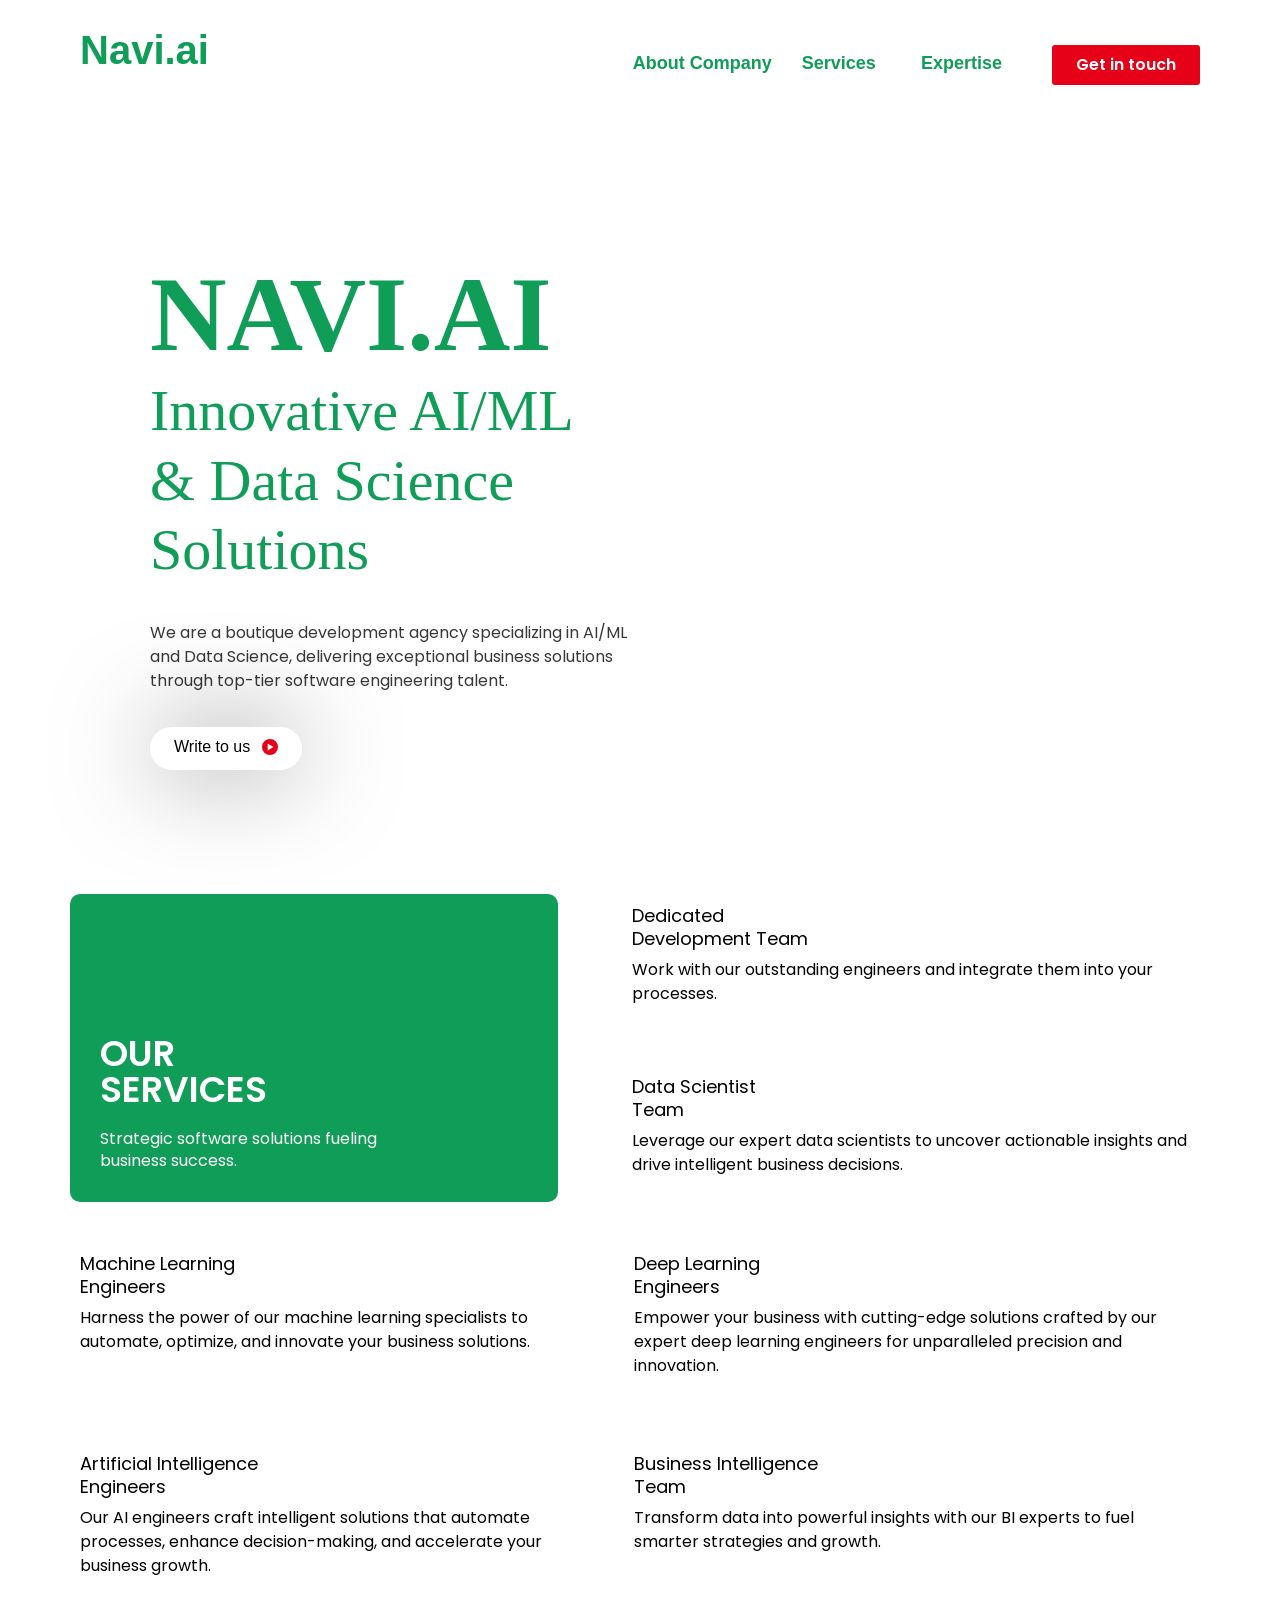
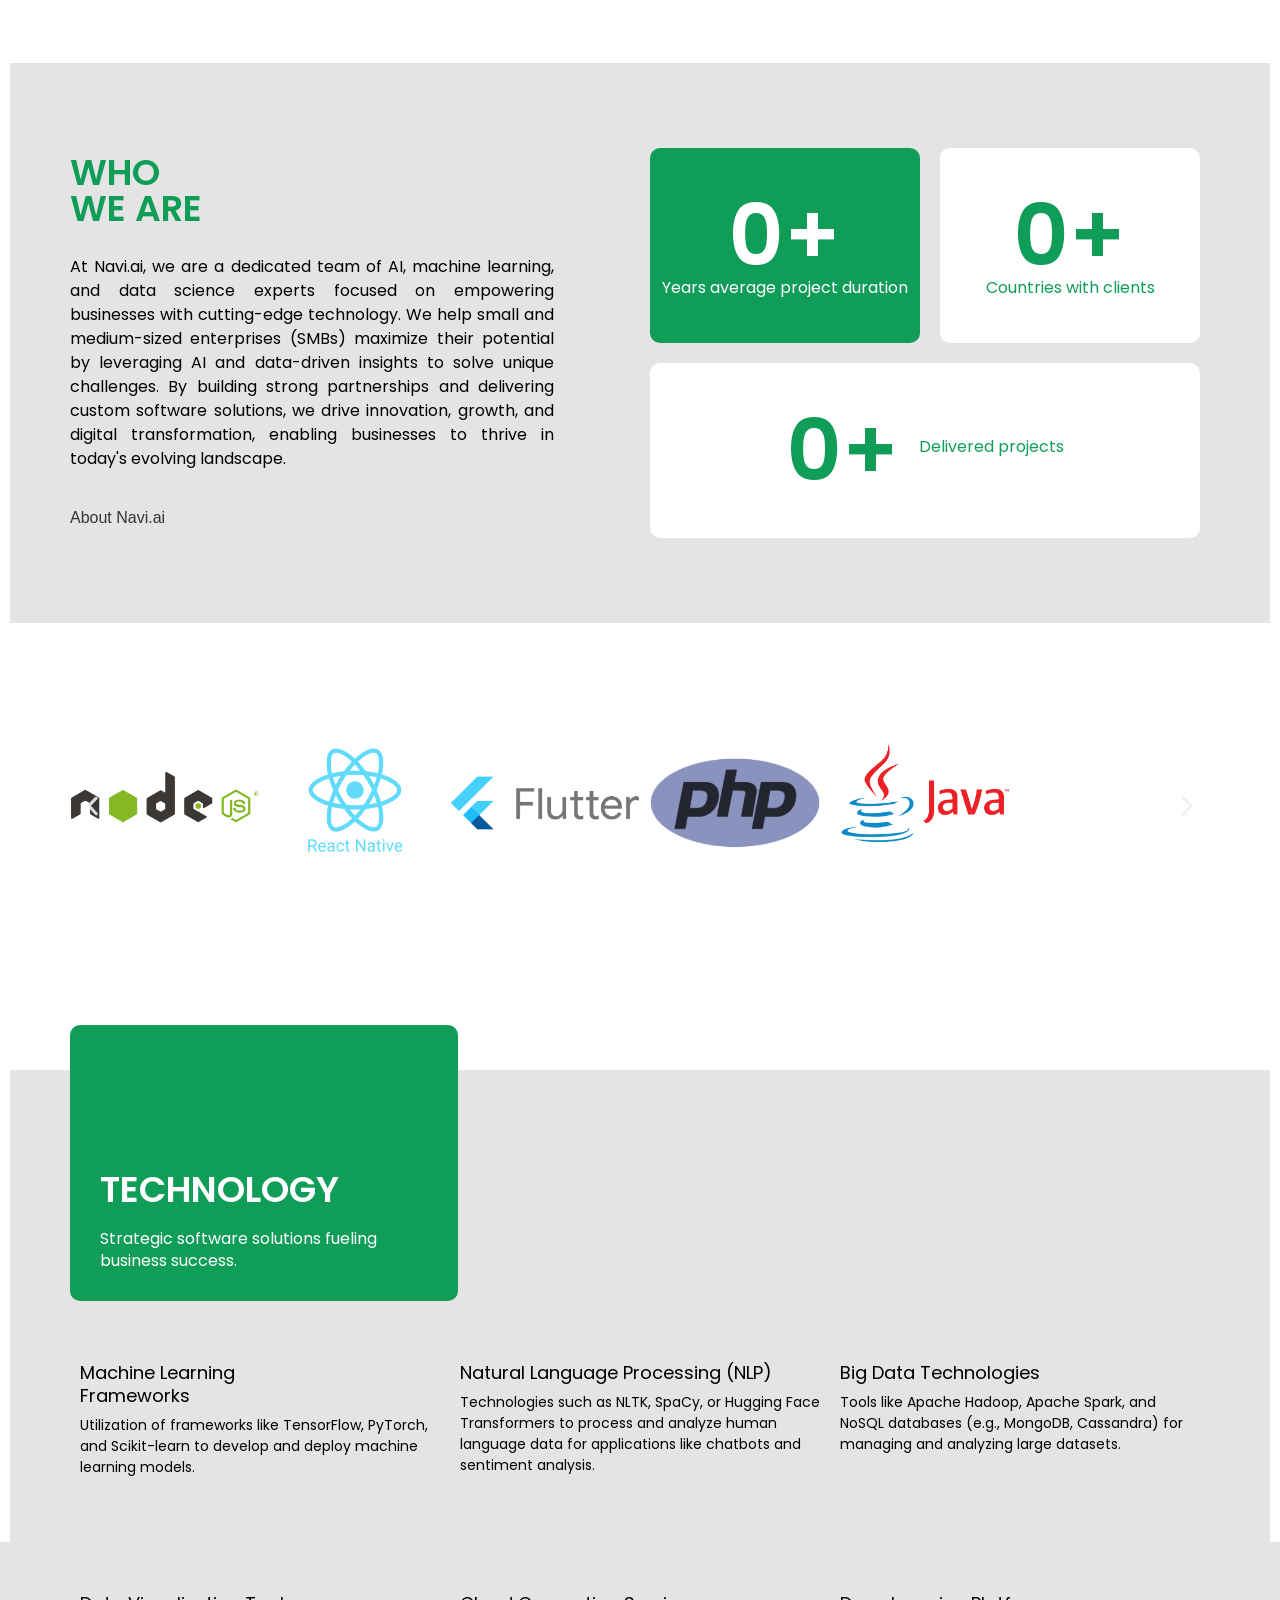
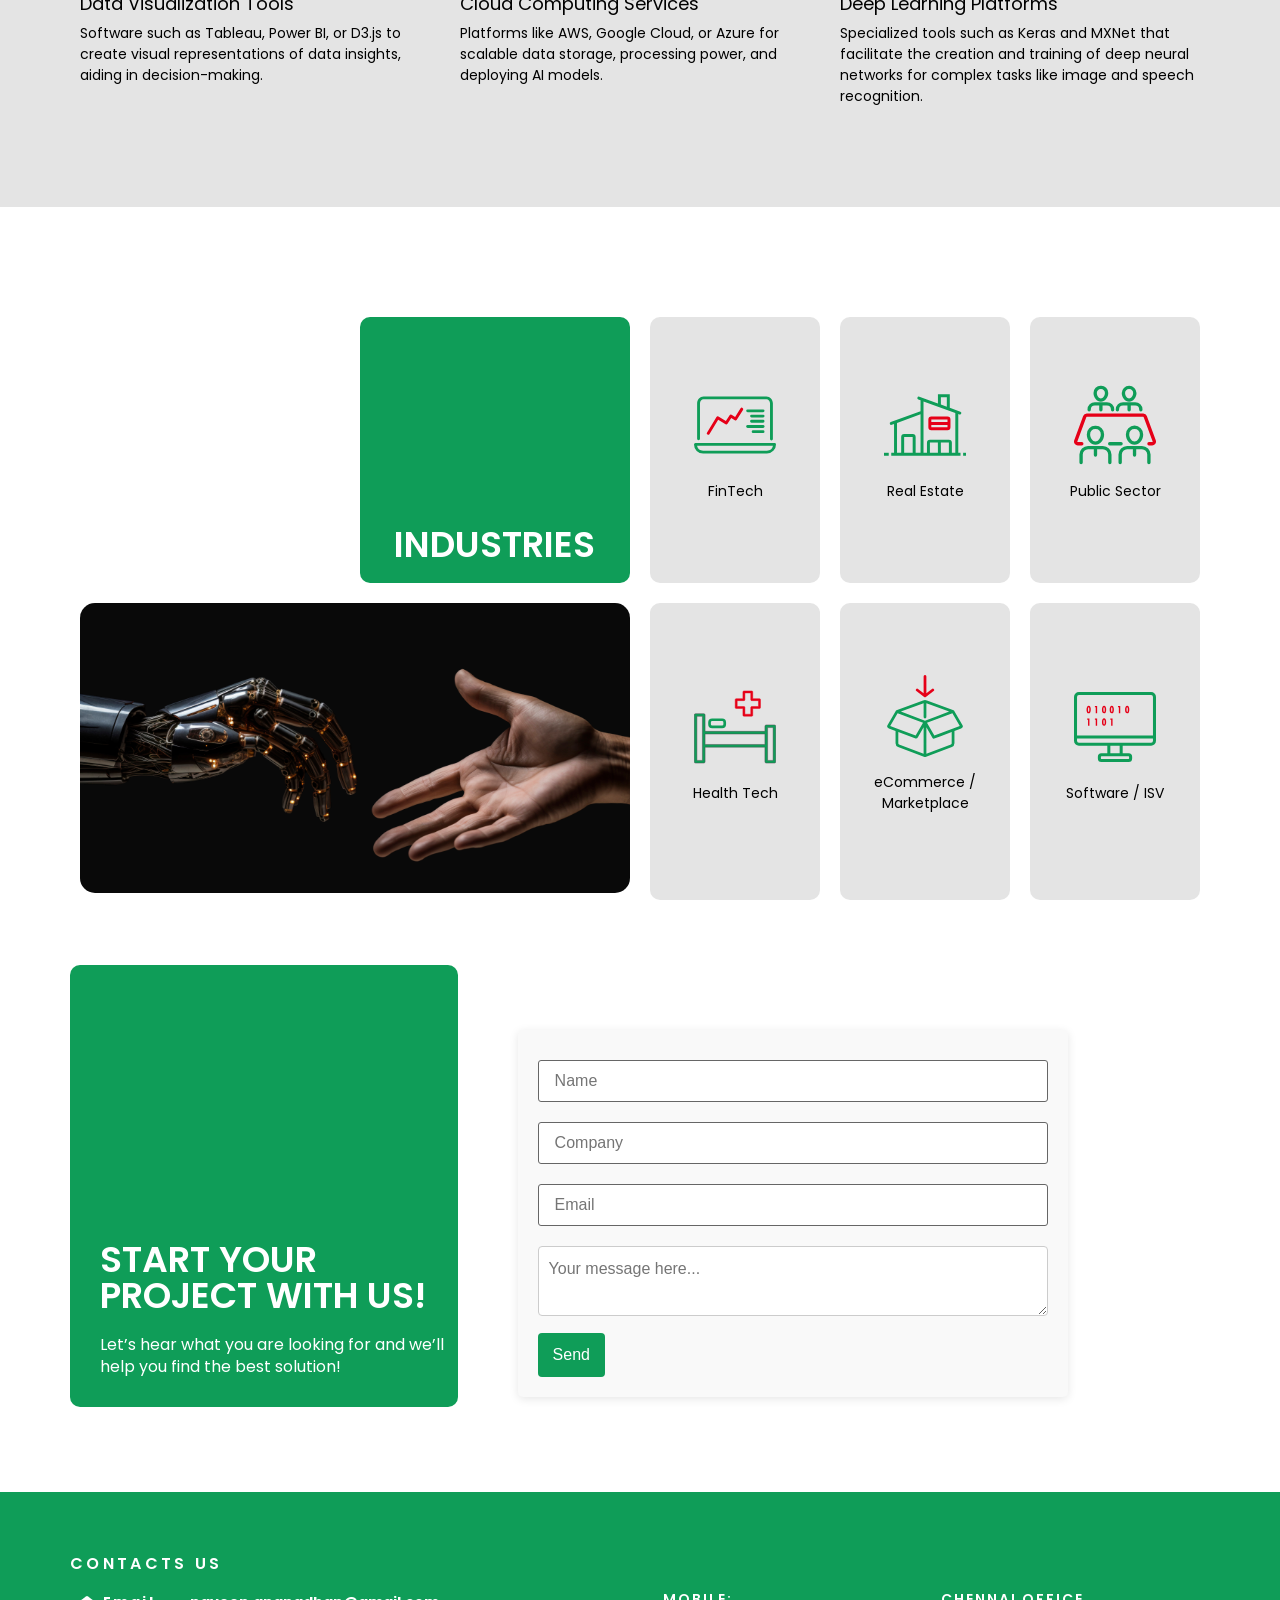
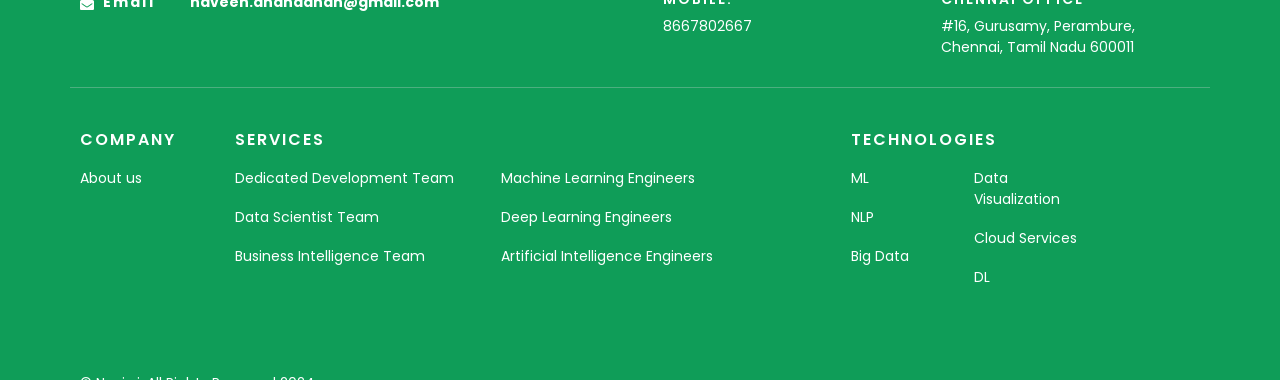
==== commit e8125ae8: "front page" ====
--- a/index.html
+++ b/index.html
@@ -16,14 +16,14 @@
 	<meta property="og:title" content="Navi.ai | AI Solution for Business" />
 	<meta property="og:description"
 		content="Empower your business with Navi.ai's cutting-edge AI, machine learning, and data science solutions. Transforming industries and shaping the future in Chennai." />
-	<meta property="og:url" content="https://navi.ai.github.io/" />
+	<meta property="og:url" content="https://navi-ai-solution.github.io/" />
 	<meta property="og:site_name" content="Navi.ai | AI Solution for Business" />
 	<meta property="article:modified_time" content="2024-09-30T10:29:43+00:00" />
 	<meta property="og:image"
-		content="http://navi.ai.github.io/wp-content/uploads/2023/08/Mask-Group-14-968x1024.png" />
+		content="http://navi-ai-solution.github.io/wp-content/uploads/2023/08/Mask-Group-14-968x1024.png" />
 	<meta name="twitter:card" content="summary_large_image" />
 	<script type="application/ld+json"
-		class="yoast-schema-graph">{"@context":"https://schema.org","@graph":[{"@type":"WebPage","@id":"https://navi.ai.github.io/","url":"https://navi.ai.github.io/","name":"Navi.ai | AI Solution for Business"},"image":{"@id":"https://navi.ai.github.io/#/schema/logo/image/"}}]}</script>
+		class="yoast-schema-graph">{"@context":"https://schema.org","@graph":[{"@type":"WebPage","@id":"https://navi-ai-solution.github.io/","url":"https://navi-ai-solution.github.io/","name":"Navi.ai | AI Solution for Business"},"image":{"@id":"https://navi-ai-solution.github.io/#/schema/logo/image/"}}]}</script>
 
 	<link rel="alternate" type="application/rss+xml"
 		title="Navi.ai | AI Solution for Business &raquo; Feed" href="feed/index.html" />
@@ -31,7 +31,7 @@
 		title="Navi.ai | AI Solution for Business &raquo; Comments Feed"
 		href="comments/feed/index.html" />
 	<script>
-		window._wpemojiSettings = { "baseUrl": "https:\/\/s.w.org\/images\/core\/emoji\/15.0.3\/72x72\/", "ext": ".png", "svgUrl": "https:\/\/s.w.org\/images\/core\/emoji\/15.0.3\/svg\/", "svgExt": ".svg", "source": { "concatemoji": "https:\/\/navi.ai.github.io\/wp-includes\/js\/wp-emoji-release.min.js" } };
+		window._wpemojiSettings = { "baseUrl": "https:\/\/s.w.org\/images\/core\/emoji\/15.0.3\/72x72\/", "ext": ".png", "svgUrl": "https:\/\/s.w.org\/images\/core\/emoji\/15.0.3\/svg\/", "svgExt": ".svg", "source": { "concatemoji": "https:\/\/navi-ai-solution.github.io\/wp-includes\/js\/wp-emoji-release.min.js" } };
 		/*! This file is auto-generated */
 		!function (i, n) { var o, s, e; function c(e) { try { var t = { supportTests: e, timestamp: (new Date).valueOf() }; sessionStorage.setItem(o, JSON.stringify(t)) } catch (e) { } } function p(e, t, n) { e.clearRect(0, 0, e.canvas.width, e.canvas.height), e.fillText(t, 0, 0); var t = new Uint32Array(e.getImageData(0, 0, e.canvas.width, e.canvas.height).data), r = (e.clearRect(0, 0, e.canvas.width, e.canvas.height), e.fillText(n, 0, 0), new Uint32Array(e.getImageData(0, 0, e.canvas.width, e.canvas.height).data)); return t.every(function (e, t) { return e === r[t] }) } function u(e, t, n) { switch (t) { case "flag": return n(e, "\ud83c\udff3\ufe0f\u200d\u26a7\ufe0f", "\ud83c\udff3\ufe0f\u200b\u26a7\ufe0f") ? !1 : !n(e, "\ud83c\uddfa\ud83c\uddf3", "\ud83c\uddfa\u200b\ud83c\uddf3") && !n(e, "\ud83c\udff4\udb40\udc67\udb40\udc62\udb40\udc65\udb40\udc6e\udb40\udc67\udb40\udc7f", "\ud83c\udff4\u200b\udb40\udc67\u200b\udb40\udc62\u200b\udb40\udc65\u200b\udb40\udc6e\u200b\udb40\udc67\u200b\udb40\udc7f"); case "emoji": return !n(e, "\ud83d\udc26\u200d\u2b1b", "\ud83d\udc26\u200b\u2b1b") }return !1 } function f(e, t, n) { var r = "undefined" != typeof WorkerGlobalScope && self instanceof WorkerGlobalScope ? new OffscreenCanvas(300, 150) : i.createElement("canvas"), a = r.getContext("2d", { willReadFrequently: !0 }), o = (a.textBaseline = "top", a.font = "600 32px Arial", {}); return e.forEach(function (e) { o[e] = t(a, e, n) }), o } function t(e) { var t = i.createElement("script"); t.src = e, t.defer = !0, i.head.appendChild(t) } "undefined" != typeof Promise && (o = "wpEmojiSettingsSupports", s = ["flag", "emoji"], n.supports = { everything: !0, everythingExceptFlag: !0 }, e = new Promise(function (e) { i.addEventListener("DOMContentLoaded", e, { once: !0 }) }), new Promise(function (t) { var n = function () { try { var e = JSON.parse(sessionStorage.getItem(o)); if ("object" == typeof e && "number" == typeof e.timestamp && (new Date).valueOf() < e.timestamp + 604800 && "object" == typeof e.supportTests) return e.supportTests } catch (e) { } return null }(); if (!n) { if ("undefined" != typeof Worker && "undefined" != typeof OffscreenCanvas && "undefined" != typeof URL && URL.createObjectURL && "undefined" != typeof Blob) try { var e = "postMessage(" + f.toString() + "(" + [JSON.stringify(s), u.toString(), p.toString()].join(",") + "));", r = new Blob([e], { type: "text/javascript" }), a = new Worker(URL.createObjectURL(r), { name: "wpTestEmojiSupports" }); return void (a.onmessage = function (e) { c(n = e.data), a.terminate(), t(n) }) } catch (e) { } c(n = f(s, u, p)) } t(n) }).then(function (e) { for (var t in e) n.supports[t] = e[t], n.supports.everything = n.supports.everything && n.supports[t], "flag" !== t && (n.supports.everythingExceptFlag = n.supports.everythingExceptFlag && n.supports[t]); n.supports.everythingExceptFlag = n.supports.everythingExceptFlag && !n.supports.flag, n.DOMReady = !1, n.readyCallback = function () { n.DOMReady = !0 } }).then(function () { return e }).then(function () { var e; n.supports.everything || (n.readyCallback(), (e = n.source || {}).concatemoji ? t(e.concatemoji) : e.wpemoji && e.twemoji && (t(e.twemoji), t(e.wpemoji))) })) }((window, document), window._wpemojiSettings);
 	</script>
@@ -436,9 +436,9 @@
 	<meta name="generator" content="WordPress 6.6.2" />
 	<link rel="shortlink" href="index.html" />
 	<link rel="alternate" title="oEmbed (JSON)" type="application/json+oembed"
-		href="wp-json/oembed/1.0/embed%3Furl=https:%252F%252Fnavi.ai.github.io%252F" />
+		href="wp-json/oembed/1.0/embed%3Furl=https:%252F%252Fnavi-ai-solution.github.io%252F" />
 	<link rel="alternate" title="oEmbed (XML)" type="text/xml+oembed"
-		href="wp-json/oembed/1.0/embed%3Furl=https:%252F%252Fnavi.ai.github.io%252F&amp;format=xml" />
+		href="wp-json/oembed/1.0/embed%3Furl=https:%252F%252Fnavi-ai-solution.github.io%252F&amp;format=xml" />
 	<meta name="generator"
 		content="Elementor 3.15.2; features: e_dom_optimization, e_optimized_assets_loading, e_optimized_css_loading, e_font_icon_svg, additional_custom_breakpoints; settings: css_print_method-external, google_font-enabled, font_display-swap">
 	
@@ -448,7 +448,7 @@
 	<link rel="icon" href="wp-content/uploads/2023/07/Favicon-300x300.png" sizes="192x192" />
 	<link rel="apple-touch-icon" href="wp-content/uploads/2023/07/Favicon-300x300.png" />
 	<meta name="msapplication-TileImage"
-		content="https://navi.ai.github.io/wp-content/uploads/2023/07/Favicon-300x300.png" />
+		content="https://navi-ai-solution.github.io/wp-content/uploads/2023/07/Favicon-300x300.png" />
 
 	<script async src="https://www.googletagmanager.com/gtag/js?id=G-6VMJM30QZC"></script>
 	<script>
@@ -502,8 +502,8 @@
 										<li id="menu-item-675"
 											class="menu-item menu-item-type-post_type menu-item-object-page menu-item-675 nav-item elementskit-mobile-builder-content"
 											
-											data-vertical-menu="750px"><a href="index.html%3Fp=328.html" 
-												class="ekit-menu-nav-link"  style="color: #0F9D58; font-weight: bold;">About Company</a>
+											data-vertical-menu="750px">
+											<a href="#about-section" class="ekit-menu-nav-link" style="color: #0F9D58; font-weight: bold;">About Company</a>
 										<li id="menu-item-8"
 											class="menu-item menu-item-type-custom menu-item-object-custom menu-item-8 nav-item elementskit-dropdown-has top_position elementskit-dropdown-menu-full_width elementskit-megamenu-has elementskit-mobile-builder-content"
 											data-vertical-menu><a href="index.html#" class="ekit-menu-nav-link" style="font-weight: bold; color: #0F9D58;">
@@ -565,7 +565,7 @@
 																			</style>
 																			<h2
 																				class="elementor-heading-title elementor-size-default">
-																				<a href="index.html%3Fp=363.html" style="font-weight: bold; color: #0F9D58;">Dedicated Development Team</a>
+																				<a style="font-weight: bold; color: #0F9D58;">Dedicated Development Team</a>
 																			</h2>
 																		</div>
 																	</div>
@@ -606,7 +606,7 @@
 																					display: inline-block
 																				}
 																			</style> <a
-																				href="index.html%3Fp=363.html">Work with
+																				>Work with
 																				our outstanding engineers and integrate
 																				them into your processes</a>
 																		</div>
@@ -622,8 +622,7 @@
 																			<h2
 																				class="elementor-heading-title elementor-size-default">
 
-																				<a href="index.html%3Fp=363.html" style="font-weight: bold; color: #0F9D58;">Frontend
-																					& Backend Development</a>
+																				<a style="font-weight: bold; color: #0F9D58;">Data Scientist Team</a>
 																				</h2>
 																		</div>
 																	</div>
@@ -631,9 +630,7 @@
 																		data-id="d5ba6a1" data-element_type="widget"
 																		data-widget_type="text-editor.default">
 																		<div class="elementor-widget-container">
-																			<a href="index.html%3Fp=391.html">Build
-																				state-of-the-art frontend solutions
-																				based on React and Angular</a>
+																			<a >Leverage our expert data scientists to uncover actionable insights and drive intelligent business decisions.</a>
 																		</div>
 																	</div>
 																</div>
@@ -646,8 +643,7 @@
 																		<div class="elementor-widget-container">
 																			<h2
 																				class="elementor-heading-title elementor-size-default">
-																				<a href="index.html%3Fp=363.html" style="font-weight: bold; color: #0F9D58;">Mobile
-																					Development</a>
+																				<a  style="font-weight: bold; color: #0F9D58;">Business Intelligence Team</a>
 																				</h2>
 																		</div>
 																	</div>
@@ -655,9 +651,7 @@
 																		data-id="b2edfa0" data-element_type="widget"
 																		data-widget_type="text-editor.default">
 																		<div class="elementor-widget-container">
-																			<a href="index.html%3Fp=414.html">Create
-																				cross-platform mobile apps with Xamarin,
-																				Flutter, React Native</a>
+																			<a >Transform data into powerful insights with our BI experts to fuel smarter strategies and growth.</a>
 																		</div>
 																	</div>
 																</div>
@@ -675,8 +669,7 @@
 																			<h2
 																				class="elementor-heading-title elementor-size-default">
 																			
-																				<a href="index.html%3Fp=363.html" style="font-weight: bold; color: #0F9D58;">Custom
-																					Software Development</a>
+																				<a style="font-weight: bold; color: #0F9D58;">Machine Learning Engineers</a>
 																				</h2>
 																		</div>
 																	</div>
@@ -684,9 +677,7 @@
 																		data-id="6d157ee" data-element_type="widget"
 																		data-widget_type="text-editor.default">
 																		<div class="elementor-widget-container">
-																			<a href="index.html%3Fp=381.html">Let us
-																				transform your concepts into
-																				business-ready software solutions</a>
+																			<a >Harness the power of our machine learning specialists to automate, optimize, and innovate your business solutions.</a>
 																		</div>
 																	</div>
 																</div>
@@ -700,8 +691,8 @@
 																			<h2
 																				class="elementor-heading-title elementor-size-default">
 
-																				<a href="index.html%3Fp=363.html" style="font-weight: bold; color: #0F9D58;">Digital
-																					Marketing</a>
+																				<a style="font-weight: bold; color: #0F9D58;">
+																					Deep Learning Engineers</a>
 																				</h2>
 																		</div>
 																	</div>
@@ -709,9 +700,7 @@
 																		data-id="1355714" data-element_type="widget"
 																		data-widget_type="text-editor.default">
 																		<div class="elementor-widget-container">
-																			<a href="index.html%3Fp=729.html">Create
-																				cross-platform mobile apps with Xamarin,
-																				Flutter, React Native</a>
+																			<a >Empower your business with cutting-edge solutions crafted by our expert deep learning engineers for unparalleled precision and innovation.</a>
 																		</div>
 																	</div>
 																</div>
@@ -724,8 +713,7 @@
 																		<div class="elementor-widget-container">
 																			<h2
 																				class="elementor-heading-title elementor-size-default">
-																				<a href="index.html%3Fp=423.html" style="font-weight: bold; color: #0F9D58;">Software
-																					Quality Assurance</a>
+																				<a  style="font-weight: bold; color: #0F9D58;">Artificial Intelligence Engineers</a>
 																				
 																				</h2>
 																		</div>
@@ -734,10 +722,7 @@
 																		data-id="bed409d" data-element_type="widget"
 																		data-widget_type="text-editor.default">
 																		<div class="elementor-widget-container">
-																			<a href="index.html%3Fp=423.html">Scale your
-																				testing capacity, increase product
-																				quality or achieve faster
-																				time-to-market</a>
+																			<a >Our AI engineers craft intelligent solutions that automate processes, enhance decision-making, and accelerate your business growth.</a>
 																		</div>
 																	</div>
 																</div>
@@ -776,7 +761,7 @@
 																			<h2
 																				class="elementor-heading-title elementor-size-default">
 																				<a
-																					href="index.html%3Fp=935.html" style="font-weight: bold; color: #0F9D58;" >Python</a>
+																					 style="font-weight: bold; color: #0F9D58;" >Machine Learning Frameworks</a>
 																			</h2>
 																		</div>
 																	</div>
@@ -784,9 +769,7 @@
 																		data-id="a91ef3c" data-element_type="widget"
 																		data-widget_type="text-editor.default">
 																		<div class="elementor-widget-container">
-																			<a href="index.html%3Fp=935.html">Develop
-																				complex .NET solutions using a wide
-																				range of frameworks and tools</a>
+																			<a >Utilization of frameworks like TensorFlow, PyTorch, and Scikit-learn to develop and deploy machine learning models.</a>
 																		</div>
 																	</div>
 																</div>
@@ -799,18 +782,14 @@
 																		<div class="elementor-widget-container">
 																			<h2
 																				class="elementor-heading-title elementor-size-default">
-																				<a href="index.html%3Fp=577.html" style="font-weight: bold; color: #0F9D58;" >React
-																					Native</a></h2>
+																				<a  style="font-weight: bold; color: #0F9D58;" >Natural Language Processing (NLP)</a></h2>
 																		</div>
 																	</div>
 																	<div class="elementor-element elementor-element-eed7723 elementor-widget elementor-widget-text-editor"
 																		data-id="eed7723" data-element_type="widget"
 																		data-widget_type="text-editor.default">
 																		<div class="elementor-widget-container">
-																			<a href="index.html%3Fp=577.html">Build
-																				high-performing mobile applications
-																				with cutting-edge React Native
-																				technologies.</a>
+																			<a >Technologies such as NLTK, SpaCy, or Hugging Face Transformers to process and analyze human language data for applications like chatbots and sentiment analysis.</a>
 																		</div>
 																	</div>
 																</div>
@@ -824,7 +803,7 @@
 																			<h2
 																				class="elementor-heading-title elementor-size-default">
 																				<a
-																					href="index.html%3Fp=617.html" style="font-weight: bold; color: #0F9D58;" >PHP</a>
+																					 style="font-weight: bold; color: #0F9D58;" >Big Data Technologies</a>
 																			</h2>
 																		</div>
 																	</div>
@@ -832,9 +811,7 @@
 																		data-id="e2954b5" data-element_type="widget"
 																		data-widget_type="text-editor.default">
 																		<div class="elementor-widget-container">
-																			<a href="index.html%3Fp=617.html">Deliver
-																				modern client-server apps using Laravel
-																				and Symfony frameworks.</a>
+																			<a >Tools like Apache Hadoop, Apache Spark, and NoSQL databases (e.g., MongoDB, Cassandra) for managing and analyzing large datasets.</a>
 																		</div>
 																	</div>
 																</div>
@@ -852,7 +829,7 @@
 																			<h2
 																				class="elementor-heading-title elementor-size-default">
 																				<a
-																					href="index.html%3Fp=534.html" style="font-weight: bold; color: #0F9D58;" >Node.js</a>
+																					 style="font-weight: bold; color: #0F9D58;" >Data Visualization Tools</a>
 																			</h2>
 																		</div>
 																	</div>
@@ -860,9 +837,7 @@
 																		data-id="6f23f05" data-element_type="widget"
 																		data-widget_type="text-editor.default">
 																		<div class="elementor-widget-container">
-																			<a href="index.html%3Fp=534.html">Engineer
-																				reliable software with Node.js and
-																				latest JavaScript frameworks</a>
+																			<a >Software such as Tableau, Power BI, or D3.js to create visual representations of data insights, aiding in decision-making.</a>
 																		</div>
 																	</div>
 																</div>
@@ -876,7 +851,7 @@
 																			<h2
 																				class="elementor-heading-title elementor-size-default">
 																				<a
-																					href="index.html%3Fp=596.html" style="font-weight: bold; color: #0F9D58;" >Flutter</a>
+																					 style="font-weight: bold; color: #0F9D58;" >Cloud Computing Services</a>
 																			</h2>
 																		</div>
 																	</div>
@@ -884,10 +859,8 @@
 																		data-id="732c11f" data-element_type="widget"
 																		data-widget_type="text-editor.default">
 																		<div class="elementor-widget-container">
-																			<a href="index.html%3Fp=596.html">Architect
-																				next-gen applications that work across
-																				all platforms with a single
-																				codebase.</a>
+																			<a >
+																				Platforms like AWS, Google Cloud, or Azure for scalable data storage, processing power, and deploying AI models.</a>
 																		</div>
 																	</div>
 																</div>
@@ -901,7 +874,8 @@
 																			<h2
 																				class="elementor-heading-title elementor-size-default">
 																				<a
-																					href="index.html%3Fp=626.html" style="font-weight: bold; color: #0F9D58;" >Java</a>
+																					style="font-weight: bold; color: #0F9D58;" >Deep Learning Platforms
+																				</a>
 																			</h2>
 																		</div>
 																	</div>
@@ -909,10 +883,8 @@
 																		data-id="811cbdd" data-element_type="widget"
 																		data-widget_type="text-editor.default">
 																		<div class="elementor-widget-container">
-																			<a href="index.html%3Fp=626.html">Deliver
-																				secure, scalable, and cost-efficient
-																				software products built with Java and
-																				Kotlin.</a>
+																			<!-- <a href="index.html%3Fp=626.html"> -->
+																				Specialized tools such as Keras and MXNet that facilitate the creation and training of deep neural networks for complex tasks like image and speech recognition.</a>
 																		</div>
 																	</div>
 																</div>
@@ -926,7 +898,7 @@
 									<div class="elementskit-nav-identity-panel">
 										<div class="elementskit-site-title">
 											<a class="elementskit-nav-logo" href="index.html" target="_self" rel>
-												<img "https://navi.ai.github.io/src" title alt />
+												<img "https://navi-ai-solution.github.io/src" title alt />
 											</a>
 										</div><button class="elementskit-menu-close elementskit-menu-toggler"
 											type="button">X</button>
@@ -1341,7 +1313,7 @@
 									<div class="elementskit-nav-identity-panel">
 										<div class="elementskit-site-title">
 											<a class="elementskit-nav-logo" href="index.html" target="_self" rel>
-												<img "https://navi.ai.github.io/src" title alt />
+												<img "https://navi-ai-solution.github.io/src" title alt />
 											</a>
 										</div><button class="elementskit-menu-close elementskit-menu-toggler"
 											type="button">X</button>
@@ -1370,8 +1342,8 @@
 					data-id="8f1fc7c" data-element_type="widget"
 					data-settings="{&quot;_animation&quot;:&quot;fadeInLeft&quot;}" data-widget_type="heading.default">
 					<div class="elementor-widget-container">
-						<h1 class="elementor-heading-title elementor-size-default" style="font-size: 106px; color: #0F9D58;">Navi.ai<br></h1>
-						<h2 style="font-size: 58px; color: #0F9D58; font-family: 'Poppins', serif;"> 
+						<h1 class="elementor-heading-title elementor-size-default" style="font-size: 106px; color: #0F9D58; font-family: 'Roboto', serif;">Navi.ai<br></h1>
+						<h2 style="font-size: 58px; color: #0F9D58; font-family: 'Roboto', serif;"> 
 							Innovative AI/ML <br> & Data Science Solutions
 						</h2>
 					</div>
@@ -1502,7 +1474,7 @@
 							<div class="elementor-element elementor-element-b6b6d57 elementor-widget elementor-widget-heading"
 								data-id="b6b6d57" data-element_type="widget" data-widget_type="heading.default">
 								<div class="elementor-widget-container">
-									<h2 class="elementor-heading-title elementor-size-default">Dedicated<br>
+									<h2 class="elementor-heading-title elementor-size-default">Dedicated <br>
 										Development Team</h2>
 								</div>
 							</div>
@@ -1517,33 +1489,33 @@
 								data-settings="{&quot;content_width&quot;:&quot;boxed&quot;}">
 								<div class="e-con-inner">
 									<div class="elementor-element elementor-element-6788222 elementor-widget elementor-widget-button"
-										data-id="6788222" data-element_type="widget" data-widget_type="button.default">
-										<div class="elementor-widget-container">
+										data-id="6788222" data-element_type="widget" data-widget_type="button.defaulta">
+										<!-- <div class="elementor-widget-container">
 											<div class="elementor-button-wrapper">
 												<a class="elementor-button elementor-button-link elementor-size-xs"
 													href="index.html%3Fp=363.html">
 													<span class="elementor-button-content-wrapper">
-														<span class="elementor-button-text">Find out more</span>
+														 <span class="elementor-button-text">Find out more</span>
 													</span>
 												</a>
 											</div>
-										</div>
+										</div> -->
 									</div>
-									<div class="elementor-element elementor-element-7b55d56 elementor-view-default elementor-widget elementor-widget-icon"
+									<!-- <div class="elementor-element elementor-element-7b55d56 elementor-view-default elementor-widget elementor-widget-icon"
 										data-id="7b55d56" data-element_type="widget" data-widget_type="icon.default">
 										<div class="elementor-widget-container">
 											<div class="elementor-icon-wrapper">
-												<a class="elementor-icon" href="index.html%3Fp=363.html">
+											 <a class="elementor-icon" href="index.html%3Fp=363.html">
 													<svg xmlns="http://www.w3.org/2000/svg" width="5.896"
 														height="10.312" viewBox="0 0 5.896 10.312">
 														<path id="Icon_ionic-ios-arrow-forward"
 															data-name="Icon ionic-ios-arrow-forward"
 															d="M15.365,11.35l-3.9-3.9a.734.734,0,0,1,0-1.041.743.743,0,0,1,1.044,0l4.421,4.418a.736.736,0,0,1,.021,1.016L12.51,16.293a.737.737,0,0,1-1.044-1.041Z"
 															transform="translate(-11.246 -6.196)" fill="#e60018"></path>
-													</svg> </a>
+													</svg> </a> 
 											</div>
 										</div>
-									</div>
+									</div> -->
 								</div>
 							</div>
 						</div>
@@ -1555,14 +1527,14 @@
 							<div class="elementor-element elementor-element-8cab0a3 elementor-widget elementor-widget-heading"
 								data-id="8cab0a3" data-element_type="widget" data-widget_type="heading.default">
 								<div class="elementor-widget-container">
-									<h2 class="elementor-heading-title elementor-size-default">Custom Software<br>
-										Development</h2>
+									<h2 class="elementor-heading-title elementor-size-default">Data Scientist<br>
+										Team</h2>
 								</div>
 							</div>
 							<div class="elementor-element elementor-element-e14850b elementor-widget elementor-widget-text-editor"
 								data-id="e14850b" data-element_type="widget" data-widget_type="text-editor.default">
 								<div class="elementor-widget-container">
-									<p>Let us transform your concepts into business-ready software solutions.</p>
+									<p>Leverage our expert data scientists to uncover actionable insights and drive intelligent business decisions.</p>
 								</div>
 							</div>
 							<div class="elementor-element elementor-element-f600933 e-flex e-con-boxed e-con"
@@ -1571,7 +1543,7 @@
 								<div class="e-con-inner">
 									<div class="elementor-element elementor-element-79827ed elementor-widget elementor-widget-button"
 										data-id="79827ed" data-element_type="widget" data-widget_type="button.default">
-										<div class="elementor-widget-container">
+										<!-- <div class="elementor-widget-container">
 											<div class="elementor-button-wrapper">
 												<a class="elementor-button elementor-button-link elementor-size-xs"
 													href="index.html%3Fp=381.html">
@@ -1580,11 +1552,11 @@
 													</span>
 												</a>
 											</div>
-										</div>
+										</div> -->
 									</div>
 									<div class="elementor-element elementor-element-0da8e10 elementor-view-default elementor-widget elementor-widget-icon"
 										data-id="0da8e10" data-element_type="widget" data-widget_type="icon.default">
-										<div class="elementor-widget-container">
+										<!-- <div class="elementor-widget-container">
 											<div class="elementor-icon-wrapper">
 												<a class="elementor-icon" href="index.html%3Fp=381.html">
 													<svg xmlns="http://www.w3.org/2000/svg" width="5.896"
@@ -1593,10 +1565,10 @@
 															data-name="Icon ionic-ios-arrow-forward"
 															d="M15.365,11.35l-3.9-3.9a.734.734,0,0,1,0-1.041.743.743,0,0,1,1.044,0l4.421,4.418a.736.736,0,0,1,.021,1.016L12.51,16.293a.737.737,0,0,1-1.044-1.041Z"
 															transform="translate(-11.246 -6.196)" fill="#e60018"></path>
-													</svg> </a>
-											</div>
+													</svg> </a>  
+											</div> 
 										</div>
-									</div>
+									 </div> -->
 								</div>
 							</div>
 						</div>
@@ -1634,22 +1606,22 @@
 							<div class="elementor-element elementor-element-049b44b elementor-widget elementor-widget-heading"
 								data-id="049b44b" data-element_type="widget" data-widget_type="heading.default">
 								<div class="elementor-widget-container">
-									<h2 class="elementor-heading-title elementor-size-default">Dedicated<br>
-										Development Team</h2>
+									<h2 class="elementor-heading-title elementor-size-default">Business <br>
+										Intelligence Team</h2>
 								</div>
 							</div>
 							<div class="elementor-element elementor-element-a45e252 elementor-widget elementor-widget-text-editor"
 								data-id="a45e252" data-element_type="widget" data-widget_type="text-editor.default">
 								<div class="elementor-widget-container">
-									<p>Work with our outstanding engineers and integrate them into</p>
-									<p>your processes.</p>
+									<p>Transform data into powerful insights with our BI experts to fuel smarter </p>
+									<p>strategies and growth.</p>
 								</div>
 							</div>
 							<div class="elementor-element elementor-element-3a93b17 e-flex e-con-boxed e-con"
 								data-id="3a93b17" data-element_type="container"
 								data-settings="{&quot;content_width&quot;:&quot;boxed&quot;}">
 								<div class="e-con-inner">
-									<div class="elementor-element elementor-element-4c2e9c0 elementor-widget elementor-widget-button"
+									<!-- <div class="elementor-element elementor-element-4c2e9c0 elementor-widget elementor-widget-button"
 										data-id="4c2e9c0" data-element_type="widget" data-widget_type="button.default">
 										<div class="elementor-widget-container">
 											<div class="elementor-button-wrapper">
@@ -1661,8 +1633,8 @@
 												</a>
 											</div>
 										</div>
-									</div>
-									<div class="elementor-element elementor-element-7aa6441 elementor-view-default elementor-widget elementor-widget-icon"
+									</div> -->
+									<!-- <div class="elementor-element elementor-element-7aa6441 elementor-view-default elementor-widget elementor-widget-icon"
 										data-id="7aa6441" data-element_type="widget" data-widget_type="icon.default">
 										<div class="elementor-widget-container">
 											<div class="elementor-icon-wrapper">
@@ -1676,7 +1648,7 @@
 													</svg> </a>
 											</div>
 										</div>
-									</div>
+									</div> -->
 								</div>
 							</div>
 						</div>
@@ -1703,7 +1675,7 @@
 								data-id="5f319bf" data-element_type="container"
 								data-settings="{&quot;content_width&quot;:&quot;boxed&quot;}">
 								<div class="e-con-inner">
-									<div class="elementor-element elementor-element-45a4211 elementor-widget elementor-widget-button"
+									<!-- <div class="elementor-element elementor-element-45a4211 elementor-widget elementor-widget-button"
 										data-id="45a4211" data-element_type="widget" data-widget_type="button.default">
 										<div class="elementor-widget-container">
 											<div class="elementor-button-wrapper">
@@ -1715,8 +1687,8 @@
 												</a>
 											</div>
 										</div>
-									</div>
-									<div class="elementor-element elementor-element-cce129a elementor-view-default elementor-widget elementor-widget-icon"
+									</div> -->
+									<!-- <div class="elementor-element elementor-element-cce129a elementor-view-default elementor-widget elementor-widget-icon"
 										data-id="cce129a" data-element_type="widget" data-widget_type="icon.default">
 										<div class="elementor-widget-container">
 											<div class="elementor-icon-wrapper">
@@ -1730,7 +1702,7 @@
 													</svg> </a>
 											</div>
 										</div>
-									</div>
+									</div> -->
 								</div>
 							</div>
 						</div>
@@ -1751,22 +1723,21 @@
 							<div class="elementor-element elementor-element-24f1af8 elementor-widget elementor-widget-heading"
 								data-id="24f1af8" data-element_type="widget" data-widget_type="heading.default">
 								<div class="elementor-widget-container">
-									<h2 class="elementor-heading-title elementor-size-default">Frontend & Backend<br>
-										Development</h2>
+									<h2 class="elementor-heading-title elementor-size-default">Machine Learning <br>
+										Engineers</h2>
 								</div>
 							</div>
 							<div class="elementor-element elementor-element-4da352a elementor-widget elementor-widget-text-editor"
 								data-id="4da352a" data-element_type="widget" data-widget_type="text-editor.default">
 								<div class="elementor-widget-container">
-									<p>Build state-of-the-art frontend solutions based on React and Angular &amp;
-										ASP.NET and NodeJS for backend.</p>
+									<p>Harness the power of our machine learning specialists to automate, optimize, and innovate your business solutions.</p>
 								</div>
 							</div>
 							<div class="elementor-element elementor-element-8ee579c e-flex e-con-boxed e-con"
 								data-id="8ee579c" data-element_type="container"
 								data-settings="{&quot;content_width&quot;:&quot;boxed&quot;}">
 								<div class="e-con-inner">
-									<div class="elementor-element elementor-element-5b09ba9 elementor-widget elementor-widget-button"
+									<!-- <div class="elementor-element elementor-element-5b09ba9 elementor-widget elementor-widget-button"
 										data-id="5b09ba9" data-element_type="widget" data-widget_type="button.default">
 										<div class="elementor-widget-container">
 											<div class="elementor-button-wrapper">
@@ -1778,8 +1749,8 @@
 												</a>
 											</div>
 										</div>
-									</div>
-									<div class="elementor-element elementor-element-a16146b elementor-view-default elementor-widget elementor-widget-icon"
+									</div> -->
+									<!-- <div class="elementor-element elementor-element-a16146b elementor-view-default elementor-widget elementor-widget-icon"
 										data-id="a16146b" data-element_type="widget" data-widget_type="icon.default">
 										<div class="elementor-widget-container">
 											<div class="elementor-icon-wrapper">
@@ -1793,7 +1764,7 @@
 													</svg> </a>
 											</div>
 										</div>
-									</div>
+									</div> -->
 								</div>
 							</div>
 						</div>
@@ -1808,22 +1779,21 @@
 							<div class="elementor-element elementor-element-e50498b elementor-widget elementor-widget-heading"
 								data-id="e50498b" data-element_type="widget" data-widget_type="heading.default">
 								<div class="elementor-widget-container">
-									<h2 class="elementor-heading-title elementor-size-default">Digital<br>
-										Marketing</h2>
+									<h2 class="elementor-heading-title elementor-size-default">Deep Learning<br>
+										Engineers</h2>
 								</div>
 							</div>
 							<div class="elementor-element elementor-element-1fc1e71 elementor-widget elementor-widget-text-editor"
 								data-id="1fc1e71" data-element_type="widget" data-widget_type="text-editor.default">
 								<div class="elementor-widget-container">
-									<p>Harness the power of digital marketing to connect with your target audience, and
-										achieve measurable results in online business.</p>
+									<p>Empower your business with cutting-edge solutions crafted by our expert deep learning engineers for unparalleled precision and innovation.</p>
 								</div>
 							</div>
 							<div class="elementor-element elementor-element-59f7d54 e-flex e-con-boxed e-con"
 								data-id="59f7d54" data-element_type="container"
 								data-settings="{&quot;content_width&quot;:&quot;boxed&quot;}">
 								<div class="e-con-inner">
-									<div class="elementor-element elementor-element-3fe80ef elementor-widget elementor-widget-button"
+									<!-- <div class="elementor-element elementor-element-3fe80ef elementor-widget elementor-widget-button"
 										data-id="3fe80ef" data-element_type="widget" data-widget_type="button.default">
 										<div class="elementor-widget-container">
 											<div class="elementor-button-wrapper">
@@ -1850,7 +1820,7 @@
 													</svg> </a>
 											</div>
 										</div>
-									</div>
+									</div> -->
 								</div>
 							</div>
 						</div>
@@ -1871,14 +1841,14 @@
 							<div class="elementor-element elementor-element-88ed206 elementor-widget elementor-widget-heading"
 								data-id="88ed206" data-element_type="widget" data-widget_type="heading.default">
 								<div class="elementor-widget-container">
-									<h2 class="elementor-heading-title elementor-size-default">Mobile<br>
-										Development</h2>
+									<h2 class="elementor-heading-title elementor-size-default">Artificial Intelligence<br>
+										Engineers</h2>
 								</div>
 							</div>
 							<div class="elementor-element elementor-element-a7b2842 elementor-widget elementor-widget-text-editor"
 								data-id="a7b2842" data-element_type="widget" data-widget_type="text-editor.default">
 								<div class="elementor-widget-container">
-									<p>Create cross-platform mobile apps with Xamarin, Flutter,<br />React Native.</p>
+									<p>Our AI engineers craft intelligent solutions that automate processes, enhance decision-making, and accelerate your business growth.</p>
 								</div>
 							</div>
 							<div class="elementor-element elementor-element-21fde01 e-flex e-con-boxed e-con"
@@ -1887,7 +1857,7 @@
 								<div class="e-con-inner">
 									<div class="elementor-element elementor-element-521047a elementor-widget elementor-widget-button"
 										data-id="521047a" data-element_type="widget" data-widget_type="button.default">
-										<div class="elementor-widget-container">
+										<!-- <div class="elementor-widget-container">
 											<div class="elementor-button-wrapper">
 												<a class="elementor-button elementor-button-link elementor-size-xs"
 													href="index.html%3Fp=414.html">
@@ -1896,11 +1866,11 @@
 													</span>
 												</a>
 											</div>
-										</div>
+										</div> -->
 									</div>
 									<div class="elementor-element elementor-element-6027b02 elementor-view-default elementor-widget elementor-widget-icon"
 										data-id="6027b02" data-element_type="widget" data-widget_type="icon.default">
-										<div class="elementor-widget-container">
+										<!-- <div class="elementor-widget-container">
 											<div class="elementor-icon-wrapper">
 												<a class="elementor-icon" href="index.html%3Fp=414.html">
 													<svg xmlns="http://www.w3.org/2000/svg" width="5.896"
@@ -1911,7 +1881,7 @@
 															transform="translate(-11.246 -6.196)" fill="#e60018"></path>
 													</svg> </a>
 											</div>
-										</div>
+										</div> -->
 									</div>
 								</div>
 							</div>
@@ -1927,15 +1897,14 @@
 							<div class="elementor-element elementor-element-4ca9c08 elementor-widget elementor-widget-heading"
 								data-id="4ca9c08" data-element_type="widget" data-widget_type="heading.default">
 								<div class="elementor-widget-container">
-									<h2 class="elementor-heading-title elementor-size-default">Software Quality<br>
-										Assurance</h2>
+									<h2 class="elementor-heading-title elementor-size-default">Business Intelligence <br>
+										Team</h2>
 								</div>
 							</div>
 							<div class="elementor-element elementor-element-21df3bd elementor-widget elementor-widget-text-editor"
 								data-id="21df3bd" data-element_type="widget" data-widget_type="text-editor.default">
 								<div class="elementor-widget-container">
-									<p>Scale your testing capacity, increase product quality orachieve faster
-										time-to-market.</p>
+									<p>Transform data into powerful insights with our BI experts to fuel smarter strategies and growth.</p>
 								</div>
 							</div>
 							<div class="elementor-element elementor-element-54643e7 e-flex e-con-boxed e-con"
@@ -1944,7 +1913,7 @@
 								<div class="e-con-inner">
 									<div class="elementor-element elementor-element-00d318e elementor-widget elementor-widget-button"
 										data-id="00d318e" data-element_type="widget" data-widget_type="button.default">
-										<div class="elementor-widget-container">
+										<!-- <div class="elementor-widget-container">
 											<div class="elementor-button-wrapper">
 												<a class="elementor-button elementor-button-link elementor-size-xs"
 													href="index.html%3Fp=423.html">
@@ -1953,11 +1922,11 @@
 													</span>
 												</a>
 											</div>
-										</div>
+										</div> -->
 									</div>
 									<div class="elementor-element elementor-element-da144b1 elementor-view-default elementor-widget elementor-widget-icon"
 										data-id="da144b1" data-element_type="widget" data-widget_type="icon.default">
-										<div class="elementor-widget-container">
+										<!-- <div class="elementor-widget-container">
 											<div class="elementor-icon-wrapper">
 												<a class="elementor-icon" href="index.html%3Fp=423.html">
 													<svg xmlns="http://www.w3.org/2000/svg" width="5.896"
@@ -1968,7 +1937,7 @@
 															transform="translate(-11.246 -6.196)" fill="#e60018"></path>
 													</svg> </a>
 											</div>
-										</div>
+										</div> -->
 									</div>
 								</div>
 							</div>
@@ -1991,26 +1960,28 @@
 								We Are</h2>
 						</div>
 					</div>
-					<div class="elementor-element elementor-element-ab90471 elementor-widget elementor-widget-text-editor"
+					<div id="about-section" class="elementor-element elementor-element-ab90471 elementor-widget elementor-widget-text-editor"
 						data-id="ab90471" data-element_type="widget" data-widget_type="text-editor.default">
 						<div class="elementor-widget-container">
-							<p>At Navi.ai, we are a passionate and dedicated team of software engineering experts,
-								committed to transforming small and medium-sized businesses (SMBbbbbs) into digital
-								powerhouses. With a focus on fostering long-term partnerships, we leverage our
-								exceptional talent to create world-class software solutions that drive growth and
-								innovation.</p>
+							<p style="color: black;">
+								At Navi.ai, we are a dedicated team of AI, machine learning, and data science experts focused on empowering
+								 businesses with cutting-edge technology. We help small and medium-sized enterprises 
+								 (SMBs) maximize their potential by leveraging AI and data-driven insights to solve unique challenges.
+								  By building strong partnerships and delivering custom software solutions, we drive innovation, growth,
+								and digital transformation, enabling businesses to thrive in today's evolving landscape.
+							</p>
 						</div>
 					</div>
 					<div class="elementor-element elementor-element-ded5556 elementor-mobile-align-justify elementor-hidden-mobile elementor-widget elementor-widget-button"
 						data-id="ded5556" data-element_type="widget" data-widget_type="button.default">
 						<div class="elementor-widget-container">
 							<div class="elementor-button-wrapper">
-								<a class="elementor-button elementor-button-link elementor-size-sm"
-									href="about-navi-ai-technology-private-limited.html">
+								<!-- <a class="elementor-button elementor-button-link elementor-size-sm"
+									href="about-navi-ai-technology-private-limited.html"> -->
 									<span class="elementor-button-content-wrapper">
 										<span class="elementor-button-icon elementor-align-icon-right">
-											<svg xmlns="http://www.w3.org/2000/svg" width="36.451" height="36.451"
-												viewBox="0 0 36.451 36.451">
+											<!-- <svg xmlns="http://www.w3.org/2000/svg" width="36.451" height="36.451"
+												viewBox="0 0 36.451 36.451"> -->
 												<path id="Icon_ionic-ios-play-circle"
 													data-name="Icon ionic-ios-play-circle"
 													d="M21.6,3.375A18.225,18.225,0,1,0,39.826,21.6,18.223,18.223,0,0,0,21.6,3.375Zm7.343,18.567L16.921,29.215a.39.39,0,0,1-.587-.342V14.328a.388.388,0,0,1,.587-.342l12.022,7.273A.4.4,0,0,1,28.943,21.942Z"
@@ -2342,13 +2313,13 @@
 					<div class="elementor-element elementor-element-b769a13 elementor-widget elementor-widget-heading"
 						data-id="b769a13" data-element_type="widget" data-widget_type="heading.default">
 						<div class="elementor-widget-container">
-							<h2 class="elementor-heading-title elementor-size-default">Python</h2>
+							<h2 class="elementor-heading-title elementor-size-default">Machine Learning<br> Frameworks</h2>
 						</div>
 					</div>
 					<div class="elementor-element elementor-element-5073dfd elementor-widget elementor-widget-text-editor"
 						data-id="5073dfd" data-element_type="widget" data-widget_type="text-editor.default">
 						<div class="elementor-widget-container">
-							<p>High-level, general-purpose programming language.</p>
+							<p>Utilization of frameworks like TensorFlow, PyTorch, and Scikit-learn to develop and deploy machine learning models.</p>
 						</div>
 					</div>
 					<div class="elementor-element elementor-element-1f46fe8 e-flex e-con-boxed e-con" data-id="1f46fe8"
@@ -2356,7 +2327,7 @@
 						<div class="e-con-inner">
 							<div class="elementor-element elementor-element-e093a91 elementor-widget elementor-widget-button"
 								data-id="e093a91" data-element_type="widget" data-widget_type="button.default">
-								<div class="elementor-widget-container">
+								<!-- <div class="elementor-widget-container">
 									<div class="elementor-button-wrapper">
 										<a class="elementor-button elementor-button-link elementor-size-xs"
 											href="index.html%3Fp=935.html">
@@ -2365,11 +2336,11 @@
 											</span>
 										</a>
 									</div>
-								</div>
+								</div> -->
 							</div>
 							<div class="elementor-element elementor-element-163d4e9 elementor-view-default elementor-widget elementor-widget-icon"
 								data-id="163d4e9" data-element_type="widget" data-widget_type="icon.default">
-								<div class="elementor-widget-container">
+								<!-- <div class="elementor-widget-container">
 									<div class="elementor-icon-wrapper">
 										<a class="elementor-icon" href="index.html%3Fp=935.html">
 											<svg xmlns="http://www.w3.org/2000/svg" width="5.896" height="10.312"
@@ -2380,7 +2351,7 @@
 													transform="translate(-11.246 -6.196)" fill="#e60018"></path>
 											</svg> </a>
 									</div>
-								</div>
+								</div> -->
 							</div>
 						</div>
 					</div>
@@ -2391,19 +2362,19 @@
 					<div class="elementor-element elementor-element-2f743a4 elementor-widget elementor-widget-heading"
 						data-id="2f743a4" data-element_type="widget" data-widget_type="heading.default">
 						<div class="elementor-widget-container">
-							<h2 class="elementor-heading-title elementor-size-default">Node.js</h2>
+							<h2 class="elementor-heading-title elementor-size-default">Natural Language Processing (NLP)</h2>
 						</div>
 					</div>
 					<div class="elementor-element elementor-element-e649638 elementor-widget elementor-widget-text-editor"
 						data-id="e649638" data-element_type="widget" data-widget_type="text-editor.default">
 						<div class="elementor-widget-container">
-							<p>Engineer reliable software with Node.js and latest JavaScript frameworks.</p>
+							<p>Technologies such as NLTK, SpaCy, or Hugging Face Transformers to process and analyze human language data for applications like chatbots and sentiment analysis.</p>
 						</div>
 					</div>
 					<div class="elementor-element elementor-element-b136f2f e-flex e-con-boxed e-con" data-id="b136f2f"
 						data-element_type="container" data-settings="{&quot;content_width&quot;:&quot;boxed&quot;}">
 						<div class="e-con-inner">
-							<div class="elementor-element elementor-element-0fbcfcb elementor-widget elementor-widget-button"
+							<!-- <div class="elementor-element elementor-element-0fbcfcb elementor-widget elementor-widget-button"
 								data-id="0fbcfcb" data-element_type="widget" data-widget_type="button.default">
 								<div class="elementor-widget-container">
 									<div class="elementor-button-wrapper">
@@ -2415,10 +2386,10 @@
 										</a>
 									</div>
 								</div>
-							</div>
+							</div> -->
 							<div class="elementor-element elementor-element-fb56468 elementor-view-default elementor-widget elementor-widget-icon"
 								data-id="fb56468" data-element_type="widget" data-widget_type="icon.default">
-								<div class="elementor-widget-container">
+								<!-- <div class="elementor-widget-container">
 									<div class="elementor-icon-wrapper">
 										<a class="elementor-icon" href="index.html%3Fp=534.html">
 											<svg xmlns="http://www.w3.org/2000/svg" width="5.896" height="10.312"
@@ -2429,7 +2400,7 @@
 													transform="translate(-11.246 -6.196)" fill="#e60018"></path>
 											</svg> </a>
 									</div>
-								</div>
+								</div> -->
 							</div>
 						</div>
 					</div>
@@ -2440,20 +2411,19 @@
 					<div class="elementor-element elementor-element-fdb8e52 elementor-widget elementor-widget-heading"
 						data-id="fdb8e52" data-element_type="widget" data-widget_type="heading.default">
 						<div class="elementor-widget-container">
-							<h2 class="elementor-heading-title elementor-size-default">React Native</h2>
+							<h2 class="elementor-heading-title elementor-size-default">Big Data Technologies</h2>
 						</div>
 					</div>
 					<div class="elementor-element elementor-element-93814af elementor-widget elementor-widget-text-editor"
 						data-id="93814af" data-element_type="widget" data-widget_type="text-editor.default">
 						<div class="elementor-widget-container">
-							<p>Build high-performing mobile applications<br />with cutting-edge React Native
-								technologies.</p>
+							<p>Tools like Apache Hadoop, Apache Spark, and NoSQL databases (e.g., MongoDB, Cassandra) for managing and analyzing large datasets.</p>
 						</div>
 					</div>
 					<div class="elementor-element elementor-element-d4ba477 e-flex e-con-boxed e-con" data-id="d4ba477"
 						data-element_type="container" data-settings="{&quot;content_width&quot;:&quot;boxed&quot;}">
 						<div class="e-con-inner">
-							<div class="elementor-element elementor-element-df394b3 elementor-widget elementor-widget-button"
+							<!-- <div class="elementor-element elementor-element-df394b3 elementor-widget elementor-widget-button"
 								data-id="df394b3" data-element_type="widget" data-widget_type="button.default">
 								<div class="elementor-widget-container">
 									<div class="elementor-button-wrapper">
@@ -2464,11 +2434,11 @@
 											</span>
 										</a>
 									</div>
-								</div>
+								</div> -->
 							</div>
 							<div class="elementor-element elementor-element-49e5768 elementor-view-default elementor-widget elementor-widget-icon"
 								data-id="49e5768" data-element_type="widget" data-widget_type="icon.default">
-								<div class="elementor-widget-container">
+								<!-- <div class="elementor-widget-container">
 									<div class="elementor-icon-wrapper">
 										<a class="elementor-icon" href="index.html%3Fp=577.html">
 											<svg xmlns="http://www.w3.org/2000/svg" width="5.896" height="10.312"
@@ -2479,7 +2449,7 @@
 													transform="translate(-11.246 -6.196)" fill="#e60018"></path>
 											</svg> </a>
 									</div>
-								</div>
+								</div> -->
 							</div>
 						</div>
 					</div>
@@ -2496,13 +2466,13 @@
 					<div class="elementor-element elementor-element-2f3958d elementor-widget elementor-widget-heading"
 						data-id="2f3958d" data-element_type="widget" data-widget_type="heading.default">
 						<div class="elementor-widget-container">
-							<h2 class="elementor-heading-title elementor-size-default">Flutter</h2>
+							<h2 class="elementor-heading-title elementor-size-default">Data Visualization Tools</h2>
 						</div>
 					</div>
 					<div class="elementor-element elementor-element-62d2ade elementor-widget elementor-widget-text-editor"
 						data-id="62d2ade" data-element_type="widget" data-widget_type="text-editor.default">
 						<div class="elementor-widget-container">
-							<p>Architect next-gen applications that work across all platforms with a single codebase.
+							<p>Software such as Tableau, Power BI, or D3.js to create visual representations of data insights, aiding in decision-making.
 							</p>
 						</div>
 					</div>
@@ -2511,7 +2481,7 @@
 						<div class="e-con-inner">
 							<div class="elementor-element elementor-element-e316e6d elementor-widget elementor-widget-button"
 								data-id="e316e6d" data-element_type="widget" data-widget_type="button.default">
-								<div class="elementor-widget-container">
+								<!-- <div class="elementor-widget-container">
 									<div class="elementor-button-wrapper">
 										<a class="elementor-button elementor-button-link elementor-size-xs"
 											href="index.html%3Fp=596.html">
@@ -2520,11 +2490,11 @@
 											</span>
 										</a>
 									</div>
-								</div>
+								</div> -->
 							</div>
 							<div class="elementor-element elementor-element-49e84a8 elementor-view-default elementor-widget elementor-widget-icon"
 								data-id="49e84a8" data-element_type="widget" data-widget_type="icon.default">
-								<div class="elementor-widget-container">
+								<!-- <div class="elementor-widget-container">
 									<div class="elementor-icon-wrapper">
 										<a class="elementor-icon" href="index.html%3Fp=596.html">
 											<svg xmlns="http://www.w3.org/2000/svg" width="5.896" height="10.312"
@@ -2535,7 +2505,7 @@
 													transform="translate(-11.246 -6.196)" fill="#e60018"></path>
 											</svg> </a>
 									</div>
-								</div>
+								</div> -->
 							</div>
 						</div>
 					</div>
@@ -2546,13 +2516,13 @@
 					<div class="elementor-element elementor-element-8a15bf9 elementor-widget elementor-widget-heading"
 						data-id="8a15bf9" data-element_type="widget" data-widget_type="heading.default">
 						<div class="elementor-widget-container">
-							<h2 class="elementor-heading-title elementor-size-default">PHP</h2>
+							<h2 class="elementor-heading-title elementor-size-default">Cloud Computing Services</h2>
 						</div>
 					</div>
 					<div class="elementor-element elementor-element-c0516d7 elementor-widget elementor-widget-text-editor"
 						data-id="c0516d7" data-element_type="widget" data-widget_type="text-editor.default">
 						<div class="elementor-widget-container">
-							<p>Deliver modern client-server apps using Laravel and Symfony frameworks.</p>
+							<p>Platforms like AWS, Google Cloud, or Azure for scalable data storage, processing power, and deploying AI models.</p>
 						</div>
 					</div>
 					<div class="elementor-element elementor-element-eb1a3d4 e-flex e-con-boxed e-con" data-id="eb1a3d4"
@@ -2560,7 +2530,7 @@
 						<div class="e-con-inner">
 							<div class="elementor-element elementor-element-dbf83be elementor-widget elementor-widget-button"
 								data-id="dbf83be" data-element_type="widget" data-widget_type="button.default">
-								<div class="elementor-widget-container">
+								<!-- <div class="elementor-widget-container">
 									<div class="elementor-button-wrapper">
 										<a class="elementor-button elementor-button-link elementor-size-xs"
 											href="index.html%3Fp=617.html">
@@ -2569,12 +2539,12 @@
 											</span>
 										</a>
 									</div>
-								</div>
+								</div> -->
 							</div>
 							<div class="elementor-element elementor-element-01ff546 elementor-view-default elementor-widget elementor-widget-icon"
 								data-id="01ff546" data-element_type="widget" data-widget_type="icon.default">
 								<div class="elementor-widget-container">
-									<div class="elementor-icon-wrapper">
+									<!-- <div class="elementor-icon-wrapper">
 										<a class="elementor-icon" href="index.html%3Fp=617.html">
 											<svg xmlns="http://www.w3.org/2000/svg" width="5.896" height="10.312"
 												viewBox="0 0 5.896 10.312">
@@ -2583,7 +2553,7 @@
 													d="M15.365,11.35l-3.9-3.9a.734.734,0,0,1,0-1.041.743.743,0,0,1,1.044,0l4.421,4.418a.736.736,0,0,1,.021,1.016L12.51,16.293a.737.737,0,0,1-1.044-1.041Z"
 													transform="translate(-11.246 -6.196)" fill="#e60018"></path>
 											</svg> </a>
-									</div>
+									</div> -->
 								</div>
 							</div>
 						</div>
@@ -2595,14 +2565,13 @@
 					<div class="elementor-element elementor-element-83a9f05 elementor-widget elementor-widget-heading"
 						data-id="83a9f05" data-element_type="widget" data-widget_type="heading.default">
 						<div class="elementor-widget-container">
-							<h2 class="elementor-heading-title elementor-size-default">Java</h2>
+							<h2 class="elementor-heading-title elementor-size-default">Deep Learning Platforms</h2>
 						</div>
 					</div>
 					<div class="elementor-element elementor-element-cdeb67c elementor-widget elementor-widget-text-editor"
 						data-id="cdeb67c" data-element_type="widget" data-widget_type="text-editor.default">
 						<div class="elementor-widget-container">
-							<p>Deliver secure, scalable, and cost-efficient software products built with Java and
-								Kotlin.</p>
+							<p>Specialized tools such as Keras and MXNet that facilitate the creation and training of deep neural networks for complex tasks like image and speech recognition.</p>
 						</div>
 					</div>
 					<div class="elementor-element elementor-element-744d0c7 e-flex e-con-boxed e-con" data-id="744d0c7"
@@ -2610,7 +2579,7 @@
 						<div class="e-con-inner">
 							<div class="elementor-element elementor-element-2ceb092 elementor-widget elementor-widget-button"
 								data-id="2ceb092" data-element_type="widget" data-widget_type="button.default">
-								<div class="elementor-widget-container">
+								<!-- <div class="elementor-widget-container">
 									<div class="elementor-button-wrapper">
 										<a class="elementor-button elementor-button-link elementor-size-xs"
 											href="index.html%3Fp=626.html">
@@ -2618,13 +2587,13 @@
 												<span class="elementor-button-text">Find out more</span>
 											</span>
 										</a>
-									</div>
+									</div> -->
 								</div>
 							</div>
 							<div class="elementor-element elementor-element-c8220b2 elementor-view-default elementor-widget elementor-widget-icon"
 								data-id="c8220b2" data-element_type="widget" data-widget_type="icon.default">
 								<div class="elementor-widget-container">
-									<div class="elementor-icon-wrapper">
+									<!-- <div class="elementor-icon-wrapper">
 										<a class="elementor-icon" href="index.html%3Fp=626.html">
 											<svg xmlns="http://www.w3.org/2000/svg" width="5.896" height="10.312"
 												viewBox="0 0 5.896 10.312">
@@ -2634,7 +2603,7 @@
 													transform="translate(-11.246 -6.196)" fill="#e60018"></path>
 											</svg> </a>
 									</div>
-								</div>
+								</div> -->
 							</div>
 						</div>
 					</div>
@@ -3154,12 +3123,13 @@
 							<div class="elementor-element elementor-element-dce04d5 elementor-widget elementor-widget-image"
 								data-id="dce04d5" data-element_type="widget" data-widget_type="image.default">
 								<div class="elementor-widget-container">
-									<img loading="lazy" decoding="async" width="660" height="257"
-										src="wp-content/uploads/2023/08/Mask-Group-87.png"
-										class="attachment-large size-large wp-image-973" alt
-										srcset="wp-content/uploads/2023/08/Mask-Group-87.png 660w, wp-content/uploads/2023/08/Mask-Group-87-300x117.png 300w"
-										sizes="(max-width: 660px) 100vw, 660px" />
-								</div>
+									<img loading="lazy" decoding="async" width="560" 
+										src="wp-content/uploads/2023/08/Mask-Group-87.png" 
+										class="attachment-large size-large wp-image-973" alt 
+										style="border-radius: 15px; height: 290px; width: 560px;" /> <!-- Set height to 200px -->
+								</div>
+								
+								
 							</div>
 						</div>
 					</div>
@@ -4391,18 +4361,19 @@
 							<div class="elementor-widget-container">
 								<ul class="elementor-icon-list-items">
 									<li class="elementor-icon-list-item">
-										<a href="index.html%3Fp=363.html">
+										<!-- <a href="index.html%3Fp=363.html"> -->
 											<span class="elementor-icon-list-text">Dedicated Development Team</span>
 										</a>
 									</li>
 									<li class="elementor-icon-list-item">
-										<a href="index.html%3Fp=381.html">
-											<span class="elementor-icon-list-text">Custom Software Development</span>
+										<!-- <a href="index.html%3Fp=381.html"> -->
+											<span class="elementor-icon-list-text">
+												Data Scientist Team</span>
 										</a>
 									</li>
 									<li class="elementor-icon-list-item">
-										<a href="index.html%3Fp=391.html">
-											<span class="elementor-icon-list-text">Frontend & Backend Development</span>
+										<!-- <a href="index.html%3Fp=391.html"> -->
+											<span class="elementor-icon-list-text">Business Intelligence Team</span>
 										</a>
 									</li>
 								</ul>
@@ -4417,19 +4388,19 @@
 								<div class="elementor-widget-container">
 									<ul class="elementor-icon-list-items">
 										<li class="elementor-icon-list-item">
-											<a href="digital-marketing.html">
-												<span class="elementor-icon-list-text">Digital Marketing</span>
+											<!-- <a href="digital-marketing.html"> -->
+												<span class="elementor-icon-list-text">Machine Learning Engineers</span>
 											</a>
 										</li>
 										<li class="elementor-icon-list-item">
-											<a href="index.html%3Fp=414.html">
-												<span class="elementor-icon-list-text">Mobile Development</span>
+											<!-- <a href="index.html%3Fp=414.html">  -->
+												<span class="elementor-icon-list-text"> 
+													Deep Learning Engineers</span>
 											</a>
 										</li>
 										<li class="elementor-icon-list-item">
-											<a href="index.html%3Fp=423.html">
-												<span class="elementor-icon-list-text">Software Quality Assurance &
-													Testing</span>
+											<!-- <a href="index.html%3Fp=423.html"> -->
+												<span class="elementor-icon-list-text">Artificial Intelligence Engineers</span>
 											</a>
 										</li>
 									</ul>
@@ -4453,18 +4424,18 @@
 										<div class="elementor-widget-container">
 											<ul class="elementor-icon-list-items">
 												<li class="elementor-icon-list-item">
-													<a href="index.html%3Fp=935.html">
-														<span class="elementor-icon-list-text">Python</span>
+													<!-- <a href="index.html%3Fp=935.html"> -->
+														<span class="elementor-icon-list-text">ML</span>
 													</a>
 												</li>
 												<li class="elementor-icon-list-item">
-													<a href="index.html%3Fp=534.html">
-														<span class="elementor-icon-list-text">Node.js</span>
+													<!-- <a href="index.html%3Fp=534.html"> -->
+														<span class="elementor-icon-list-text">NLP</span>
 													</a>
 												</li>
 												<li class="elementor-icon-list-item">
-													<a href="index.html%3Fp=577.html">
-														<span class="elementor-icon-list-text">React Native</span>
+													<!-- <a href="index.html%3Fp=577.html"> -->
+														<span class="elementor-icon-list-text">Big Data</span>
 													</a>
 												</li>
 											</ul>
@@ -4482,18 +4453,18 @@
 										<div class="elementor-widget-container">
 											<ul class="elementor-icon-list-items">
 												<li class="elementor-icon-list-item">
-													<a href="index.html%3Fp=596.html">
-														<span class="elementor-icon-list-text">Flutter</span>
+													<!-- <a href="index.html%3Fp=596.html"> -->
+														<span class="elementor-icon-list-text">Data Visualization</span>
 													</a>
 												</li>
 												<li class="elementor-icon-list-item">
-													<a href="index.html%3Fp=617.html">
-														<span class="elementor-icon-list-text">PHP</span>
+													<!-- <a href="index.html%3Fp=617.html"> -->
+														<span class="elementor-icon-list-text">Cloud Services</span>
 													</a>
 												</li>
 												<li class="elementor-icon-list-item">
-													<a href="index.html%3Fp=626.html">
-														<span class="elementor-icon-list-text">Java</span>
+													<!-- <a href="index.html%3Fp=626.html"> -->
+														<span class="elementor-icon-list-text">DL</span>
 													</a>
 												</li>
 											</ul>
@@ -4825,8 +4796,8 @@
 							}
 						</style>
 						<div class="elementor-social-icons-wrapper elementor-grid">
-							<span class="elementor-grid-item">
-								<a class="elementor-icon elementor-social-icon elementor-social-icon-facebook elementor-repeater-item-78a07f9"
+							<!-- <span class="elementor-grid-item"> -->
+								<!-- <a class="elementor-icon elementor-social-icon elementor-social-icon-facebook elementor-repeater-item-78a07f9"
 									href="https://www.facebook.com/profile.php?id=61550081311714&#038;mibextid=LQQJ4d"
 									target="_blank">
 									<span class="elementor-screen-only">Facebook</span>
@@ -4835,10 +4806,10 @@
 										<path
 											d="M504 256C504 119 393 8 256 8S8 119 8 256c0 123.78 90.69 226.38 209.25 245V327.69h-63V256h63v-54.64c0-62.15 37-96.48 93.67-96.48 27.14 0 55.52 4.84 55.52 4.84v61h-31.28c-30.8 0-40.41 19.12-40.41 38.73V256h68.78l-11 71.69h-57.78V501C413.31 482.38 504 379.78 504 256z">
 										</path>
-									</svg> </a>
+									</svg> </a> -->
 							</span>
 							<span class="elementor-grid-item">
-								<a class="elementor-icon elementor-social-icon elementor-social-icon-instagram elementor-repeater-item-cf2c83d"
+								<!-- <a class="elementor-icon elementor-social-icon elementor-social-icon-instagram elementor-repeater-item-cf2c83d"
 									href="https://www.instagram.com/Navi.aitechnology/" target="_blank">
 									<span class="elementor-screen-only">Instagram</span>
 									<svg class="e-font-icon-svg e-fab-instagram" viewBox="0 0 448 512"
@@ -4846,7 +4817,7 @@
 										<path
 											d="M224.1 141c-63.6 0-114.9 51.3-114.9 114.9s51.3 114.9 114.9 114.9S339 319.5 339 255.9 287.7 141 224.1 141zm0 189.6c-41.1 0-74.7-33.5-74.7-74.7s33.5-74.7 74.7-74.7 74.7 33.5 74.7 74.7-33.6 74.7-74.7 74.7zm146.4-194.3c0 14.9-12 26.8-26.8 26.8-14.9 0-26.8-12-26.8-26.8s12-26.8 26.8-26.8 26.8 12 26.8 26.8zm76.1 27.2c-1.7-35.9-9.9-67.7-36.2-93.9-26.2-26.2-58-34.4-93.9-36.2-37-2.1-147.9-2.1-184.9 0-35.8 1.7-67.6 9.9-93.9 36.1s-34.4 58-36.2 93.9c-2.1 37-2.1 147.9 0 184.9 1.7 35.9 9.9 67.7 36.2 93.9s58 34.4 93.9 36.2c37 2.1 147.9 2.1 184.9 0 35.9-1.7 67.7-9.9 93.9-36.2 26.2-26.2 34.4-58 36.2-93.9 2.1-37 2.1-147.8 0-184.8zM398.8 388c-7.8 19.6-22.9 34.7-42.6 42.6-29.5 11.7-99.5 9-132.1 9s-102.7 2.6-132.1-9c-19.6-7.8-34.7-22.9-42.6-42.6-11.7-29.5-9-99.5-9-132.1s-2.6-102.7 9-132.1c7.8-19.6 22.9-34.7 42.6-42.6 29.5-11.7 99.5-9 132.1-9s102.7-2.6 132.1 9c19.6 7.8 34.7 22.9 42.6 42.6 11.7 29.5 9 99.5 9 132.1s2.7 102.7-9 132.1z">
 										</path>
-									</svg> </a>
+									</svg> </a> -->
 							</span>
 							<span class="elementor-grid-item">
 								<a class="elementor-icon elementor-social-icon elementor-social-icon-linkedin elementor-repeater-item-b68cf5c"
@@ -4899,7 +4870,7 @@
 					<div class="elementor-element elementor-element-9f52574 elementor-widget elementor-widget-text-editor"
 						data-id="9f52574" data-element_type="widget" data-widget_type="text-editor.default">
 						<div class="elementor-widget-container">
-							<p>© Navi.ai. All Rights Reserved 2023</p>
+							<p>© Navi.ai. All Rights Reserved 2024</p>
 						</div>
 					</div>
 				</div>
@@ -4917,7 +4888,7 @@
 						<div class="elementor-widget-container">
 							<div class="elementor-social-icons-wrapper elementor-grid">
 								<span class="elementor-grid-item">
-									<a class="elementor-icon elementor-social-icon elementor-social-icon-facebook elementor-repeater-item-78a07f9"
+									<!-- <a class="elementor-icon elementor-social-icon elementor-social-icon-facebook elementor-repeater-item-78a07f9"
 										href="https://www.facebook.com/profile.php?id=61550081311714&#038;mibextid=LQQJ4d"
 										target="_blank">
 										<span class="elementor-screen-only">Facebook</span>
@@ -4926,10 +4897,10 @@
 											<path
 												d="M504 256C504 119 393 8 256 8S8 119 8 256c0 123.78 90.69 226.38 209.25 245V327.69h-63V256h63v-54.64c0-62.15 37-96.48 93.67-96.48 27.14 0 55.52 4.84 55.52 4.84v61h-31.28c-30.8 0-40.41 19.12-40.41 38.73V256h68.78l-11 71.69h-57.78V501C413.31 482.38 504 379.78 504 256z">
 											</path>
-										</svg> </a>
+										</svg> </a> -->
 								</span>
 								<span class="elementor-grid-item">
-									<a class="elementor-icon elementor-social-icon elementor-social-icon-instagram elementor-repeater-item-cf2c83d"
+									<!-- <a class="elementor-icon elementor-social-icon elementor-social-icon-instagram elementor-repeater-item-cf2c83d"
 										href="https://www.instagram.com/Navi.aitechnology/" target="_blank">
 										<span class="elementor-screen-only">Instagram</span>
 										<svg class="e-font-icon-svg e-fab-instagram" viewBox="0 0 448 512"
@@ -4937,11 +4908,11 @@
 											<path
 												d="M224.1 141c-63.6 0-114.9 51.3-114.9 114.9s51.3 114.9 114.9 114.9S339 319.5 339 255.9 287.7 141 224.1 141zm0 189.6c-41.1 0-74.7-33.5-74.7-74.7s33.5-74.7 74.7-74.7 74.7 33.5 74.7 74.7-33.6 74.7-74.7 74.7zm146.4-194.3c0 14.9-12 26.8-26.8 26.8-14.9 0-26.8-12-26.8-26.8s12-26.8 26.8-26.8 26.8 12 26.8 26.8zm76.1 27.2c-1.7-35.9-9.9-67.7-36.2-93.9-26.2-26.2-58-34.4-93.9-36.2-37-2.1-147.9-2.1-184.9 0-35.8 1.7-67.6 9.9-93.9 36.1s-34.4 58-36.2 93.9c-2.1 37-2.1 147.9 0 184.9 1.7 35.9 9.9 67.7 36.2 93.9s58 34.4 93.9 36.2c37 2.1 147.9 2.1 184.9 0 35.9-1.7 67.7-9.9 93.9-36.2 26.2-26.2 34.4-58 36.2-93.9 2.1-37 2.1-147.8 0-184.8zM398.8 388c-7.8 19.6-22.9 34.7-42.6 42.6-29.5 11.7-99.5 9-132.1 9s-102.7 2.6-132.1-9c-19.6-7.8-34.7-22.9-42.6-42.6-11.7-29.5-9-99.5-9-132.1s-2.6-102.7 9-132.1c7.8-19.6 22.9-34.7 42.6-42.6 29.5-11.7 99.5-9 132.1-9s102.7-2.6 132.1 9c19.6 7.8 34.7 22.9 42.6 42.6 11.7 29.5 9 99.5 9 132.1s2.7 102.7-9 132.1z">
 											</path>
-										</svg> </a>
+										</svg> </a> -->
 								</span>
 								<span class="elementor-grid-item">
 									<a class="elementor-icon elementor-social-icon elementor-social-icon-linkedin elementor-repeater-item-b68cf5c"
-										href="https://www.linkedin.com/company/Navi.ai-technology/" target="_blank">
+										href="https://www.linkedin.com/company/Navi-ai-solution" target="_blank">
 										<span class="elementor-screen-only">Linkedin</span>
 										<svg class="e-font-icon-svg e-fab-linkedin" viewBox="0 0 448 512"
 											xmlns="http://www.w3.org/2000/svg">
@@ -4958,7 +4929,7 @@
 						<div class="elementor-widget-container">
 							<div class="elementor-social-icons-wrapper elementor-grid">
 								<span class="elementor-grid-item">
-									<a class="elementor-icon elementor-social-icon elementor-social-icon- elementor-repeater-item-b26fc12"
+									<!-- <a class="elementor-icon elementor-social-icon elementor-social-icon- elementor-repeater-item-b26fc12"
 										href="https://twitter.com/Navi.aiT" target="_blank">
 										<span class="elementor-screen-only"></span>
 										<svg xmlns:svg="http://www.w3.org/2000/svg" xmlns="http://www.w3.org/2000/svg"
@@ -4970,7 +4941,7 @@
 													d="M283.94,167.31l386.39,516.64L281.5,1104h87.51l340.42-367.76L984.48,1104h297.8L874.15,558.3l361.92-390.99  h-87.51l-313.51,338.7l-253.31-338.7H283.94z M412.63,231.77h136.81l604.13,807.76h-136.81L412.63,231.77z">
 												</path>
 											</g>
-										</svg> </a>
+										</svg> </a> -->
 								</span>
 							</div>
 						</div>
@@ -4981,7 +4952,7 @@
 							<div class="elementor-social-icons-wrapper elementor-grid">
 								<span class="elementor-grid-item">
 									<a class="elementor-icon elementor-social-icon elementor-social-icon-whatsapp elementor-repeater-item-b26fc12"
-										href="https://api.whatsapp.com/send?phone=+919363489467" target="_blank">
+										href="https://api.whatsapp.com/send?phone=+918667802667" target="_blank">
 										<span class="elementor-screen-only">Whatsapp</span>
 										<svg class="e-font-icon-svg e-fab-whatsapp" viewBox="0 0 448 512"
 											xmlns="http://www.w3.org/2000/svg">
@@ -5043,7 +5014,7 @@
 		id="elementskit-framework-js-frontend-js"></script>
 	<script id="elementskit-framework-js-frontend-js-after">
 		var elementskit = {
-			resturl: 'https://navi.ai.github.io/wp-json/elementskit/v1/',
+			resturl: 'https://navi-ai-solution.github.io/wp-json/elementskit/v1/',
 		}
 
 
@@ -5064,11 +5035,11 @@
 	<script src="wp-includes/js/dist/i18n.min.js" id="wp-i18n-js"></script>
 	<script id="wp-i18n-js-after">
 		wp.i18n.setLocaleData({ 'text direction\u0004ltr': ['ltr'] });
-	</script>elementor-frontend-js-before
+	</script>
 
 
 	<script id="elementor-pro-frontend-js-before">
-		var ElementorProFrontendConfig = { "ajaxurl": "https:\/\/navi.ai.github.io\/wp-admin\/admin-ajax.php", "nonce": "cb16835572", "urls": { "assets": "https:\/\/navi.ai.github.io\/wp-content\/plugins\/elementor-pro\/assets\/", "rest": "https:\/\/navi.ai.github.io\/wp-json\/" }, "shareButtonsNetworks": { "facebook": { "title": "Facebook", "has_counter": true }, "twitter": { "title": "Twitter" }, "linkedin": { "title": "LinkedIn", "has_counter": true }, "pinterest": { "title": "Pinterest", "has_counter": true }, "reddit": { "title": "Reddit", "has_counter": true }, "vk": { "title": "VK", "has_counter": true }, "odnoklassniki": { "title": "OK", "has_counter": true }, "tumblr": { "title": "Tumblr" }, "digg": { "title": "Digg" }, "skype": { "title": "Skype" }, "stumbleupon": { "title": "StumbleUpon", "has_counter": true }, "mix": { "title": "Mix" }, "telegram": { "title": "Telegram" }, "pocket": { "title": "Pocket", "has_counter": true }, "xing": { "title": "XING", "has_counter": true }, "whatsapp": { "title": "WhatsApp" }, "email": { "title": "Email" }, "print": { "title": "Print" } }, "facebook_sdk": { "lang": "en_US", "app_id": "" }, "lottie": { "defaultAnimationUrl": "https:\/\/navi.ai.github.io\/wp-content\/plugins\/elementor-pro\/modules\/lottie\/assets\/animations\/default.json" } };
+		var ElementorProFrontendConfig = { "ajaxurl": "https:\/\/navi-ai-solution.github.io\/wp-admin\/admin-ajax.php", "nonce": "cb16835572", "urls": { "assets": "https:\/\/navi-ai-solution.github.io\/wp-content\/plugins\/elementor-pro\/assets\/", "rest": "https:\/\/navi-ai-solution.github.io\/wp-json\/" }, "shareButtonsNetworks": { "facebook": { "title": "Facebook", "has_counter": true }, "twitter": { "title": "Twitter" }, "linkedin": { "title": "LinkedIn", "has_counter": true }, "pinterest": { "title": "Pinterest", "has_counter": true }, "reddit": { "title": "Reddit", "has_counter": true }, "vk": { "title": "VK", "has_counter": true }, "odnoklassniki": { "title": "OK", "has_counter": true }, "tumblr": { "title": "Tumblr" }, "digg": { "title": "Digg" }, "skype": { "title": "Skype" }, "stumbleupon": { "title": "StumbleUpon", "has_counter": true }, "mix": { "title": "Mix" }, "telegram": { "title": "Telegram" }, "pocket": { "title": "Pocket", "has_counter": true }, "xing": { "title": "XING", "has_counter": true }, "whatsapp": { "title": "WhatsApp" }, "email": { "title": "Email" }, "print": { "title": "Print" } }, "facebook_sdk": { "lang": "en_US", "app_id": "" }, "lottie": { "defaultAnimationUrl": "https:\/\/navi-ai-solution.github.io\/wp-content\/plugins\/elementor-pro\/modules\/lottie\/assets\/animations\/default.json" } };
 	</script>
 
 
@@ -5226,7 +5197,7 @@
 	<script src="wp-content/plugins/elementskit-lite/widgets/init/assets/js/animate-circle.min.js"
 		id="animate-circle-js"></script>
 	<script id="elementskit-elementor-js-extra">
-		var ekit_config = { "ajaxurl": "https:\/\/navi.ai.github.io\/wp-admin\/admin-ajax.php", "nonce": "ca1abe6d97" };
+		var ekit_config = { "ajaxurl": "https:\/\/navi-ai-solution.github.io\/wp-admin\/admin-ajax.php", "nonce": "ca1abe6d97" };
 	</script>
 	<script src="wp-content/plugins/elementskit-lite/widgets/init/assets/js/elementor.js"
 		id="elementskit-elementor-js"></script>
--- a/wp-content/plugins/elementor-pro/assets/css/widget-loop-builder.min.css
+++ b/wp-content/plugins/elementor-pro/assets/css/widget-loop-builder.min.css
@@ -0,0 +1,697 @@
+/*! elementor-pro - v3.15.0 - 09-08-2023 */
+@charset "UTF-8";
+
+.elementor-widget-loop-grid-1 .elementor-grid {
+    grid-template-columns: repeat(1, minmax(0, 1fr))
+}
+
+.elementor-widget-loop-grid-2 .elementor-grid {
+    grid-template-columns: repeat(2, minmax(0, 1fr))
+}
+
+.elementor-widget-loop-grid-3 .elementor-grid {
+    grid-template-columns: repeat(3, minmax(0, 1fr))
+}
+
+.elementor-widget-loop-grid-4 .elementor-grid {
+    grid-template-columns: repeat(4, minmax(0, 1fr))
+}
+
+.elementor-widget-loop-grid-5 .elementor-grid {
+    grid-template-columns: repeat(5, minmax(0, 1fr))
+}
+
+.elementor-widget-loop-grid-6 .elementor-grid {
+    grid-template-columns: repeat(6, minmax(0, 1fr))
+}
+
+.elementor-widget-loop-grid-7 .elementor-grid {
+    grid-template-columns: repeat(7, minmax(0, 1fr))
+}
+
+.elementor-widget-loop-grid-8 .elementor-grid {
+    grid-template-columns: repeat(8, minmax(0, 1fr))
+}
+
+.elementor-widget-loop-grid-9 .elementor-grid {
+    grid-template-columns: repeat(9, minmax(0, 1fr))
+}
+
+.elementor-widget-loop-grid-10 .elementor-grid {
+    grid-template-columns: repeat(10, minmax(0, 1fr))
+}
+
+.elementor-widget-loop-grid-11 .elementor-grid {
+    grid-template-columns: repeat(11, minmax(0, 1fr))
+}
+
+.elementor-widget-loop-grid-12 .elementor-grid {
+    grid-template-columns: repeat(12, minmax(0, 1fr))
+}
+
+@media (min-width:-1) {
+    .elementor-widget-loop-grid-widescreen-1 .elementor-grid {
+        grid-template-columns: repeat(1, minmax(0, 1fr))
+    }
+
+    .elementor-widget-loop-grid-widescreen-2 .elementor-grid {
+        grid-template-columns: repeat(2, minmax(0, 1fr))
+    }
+
+    .elementor-widget-loop-grid-widescreen-3 .elementor-grid {
+        grid-template-columns: repeat(3, minmax(0, 1fr))
+    }
+
+    .elementor-widget-loop-grid-widescreen-4 .elementor-grid {
+        grid-template-columns: repeat(4, minmax(0, 1fr))
+    }
+
+    .elementor-widget-loop-grid-widescreen-5 .elementor-grid {
+        grid-template-columns: repeat(5, minmax(0, 1fr))
+    }
+
+    .elementor-widget-loop-grid-widescreen-6 .elementor-grid {
+        grid-template-columns: repeat(6, minmax(0, 1fr))
+    }
+
+    .elementor-widget-loop-grid-widescreen-7 .elementor-grid {
+        grid-template-columns: repeat(7, minmax(0, 1fr))
+    }
+
+    .elementor-widget-loop-grid-widescreen-8 .elementor-grid {
+        grid-template-columns: repeat(8, minmax(0, 1fr))
+    }
+
+    .elementor-widget-loop-grid-widescreen-9 .elementor-grid {
+        grid-template-columns: repeat(9, minmax(0, 1fr))
+    }
+
+    .elementor-widget-loop-grid-widescreen-10 .elementor-grid {
+        grid-template-columns: repeat(10, minmax(0, 1fr))
+    }
+
+    .elementor-widget-loop-grid-widescreen-11 .elementor-grid {
+        grid-template-columns: repeat(11, minmax(0, 1fr))
+    }
+
+    .elementor-widget-loop-grid-widescreen-12 .elementor-grid {
+        grid-template-columns: repeat(12, minmax(0, 1fr))
+    }
+}
+
+@media (max-width:-1) {
+    .elementor-widget-loop-grid-laptop-1 .elementor-grid {
+        grid-template-columns: repeat(1, minmax(0, 1fr))
+    }
+
+    .elementor-widget-loop-grid-laptop-2 .elementor-grid {
+        grid-template-columns: repeat(2, minmax(0, 1fr))
+    }
+
+    .elementor-widget-loop-grid-laptop-3 .elementor-grid {
+        grid-template-columns: repeat(3, minmax(0, 1fr))
+    }
+
+    .elementor-widget-loop-grid-laptop-4 .elementor-grid {
+        grid-template-columns: repeat(4, minmax(0, 1fr))
+    }
+
+    .elementor-widget-loop-grid-laptop-5 .elementor-grid {
+        grid-template-columns: repeat(5, minmax(0, 1fr))
+    }
+
+    .elementor-widget-loop-grid-laptop-6 .elementor-grid {
+        grid-template-columns: repeat(6, minmax(0, 1fr))
+    }
+
+    .elementor-widget-loop-grid-laptop-7 .elementor-grid {
+        grid-template-columns: repeat(7, minmax(0, 1fr))
+    }
+
+    .elementor-widget-loop-grid-laptop-8 .elementor-grid {
+        grid-template-columns: repeat(8, minmax(0, 1fr))
+    }
+
+    .elementor-widget-loop-grid-laptop-9 .elementor-grid {
+        grid-template-columns: repeat(9, minmax(0, 1fr))
+    }
+
+    .elementor-widget-loop-grid-laptop-10 .elementor-grid {
+        grid-template-columns: repeat(10, minmax(0, 1fr))
+    }
+
+    .elementor-widget-loop-grid-laptop-11 .elementor-grid {
+        grid-template-columns: repeat(11, minmax(0, 1fr))
+    }
+
+    .elementor-widget-loop-grid-laptop-12 .elementor-grid {
+        grid-template-columns: repeat(12, minmax(0, 1fr))
+    }
+}
+
+@media (max-width:-1) {
+    .elementor-widget-loop-grid-tablet_extra-1 .elementor-grid {
+        grid-template-columns: repeat(1, minmax(0, 1fr))
+    }
+
+    .elementor-widget-loop-grid-tablet_extra-2 .elementor-grid {
+        grid-template-columns: repeat(2, minmax(0, 1fr))
+    }
+
+    .elementor-widget-loop-grid-tablet_extra-3 .elementor-grid {
+        grid-template-columns: repeat(3, minmax(0, 1fr))
+    }
+
+    .elementor-widget-loop-grid-tablet_extra-4 .elementor-grid {
+        grid-template-columns: repeat(4, minmax(0, 1fr))
+    }
+
+    .elementor-widget-loop-grid-tablet_extra-5 .elementor-grid {
+        grid-template-columns: repeat(5, minmax(0, 1fr))
+    }
+
+    .elementor-widget-loop-grid-tablet_extra-6 .elementor-grid {
+        grid-template-columns: repeat(6, minmax(0, 1fr))
+    }
+
+    .elementor-widget-loop-grid-tablet_extra-7 .elementor-grid {
+        grid-template-columns: repeat(7, minmax(0, 1fr))
+    }
+
+    .elementor-widget-loop-grid-tablet_extra-8 .elementor-grid {
+        grid-template-columns: repeat(8, minmax(0, 1fr))
+    }
+
+    .elementor-widget-loop-grid-tablet_extra-9 .elementor-grid {
+        grid-template-columns: repeat(9, minmax(0, 1fr))
+    }
+
+    .elementor-widget-loop-grid-tablet_extra-10 .elementor-grid {
+        grid-template-columns: repeat(10, minmax(0, 1fr))
+    }
+
+    .elementor-widget-loop-grid-tablet_extra-11 .elementor-grid {
+        grid-template-columns: repeat(11, minmax(0, 1fr))
+    }
+
+    .elementor-widget-loop-grid-tablet_extra-12 .elementor-grid {
+        grid-template-columns: repeat(12, minmax(0, 1fr))
+    }
+}
+
+@media (max-width:1024px) {
+    .elementor-widget-loop-grid-tablet-1 .elementor-grid {
+        grid-template-columns: repeat(1, minmax(0, 1fr))
+    }
+
+    .elementor-widget-loop-grid-tablet-2 .elementor-grid {
+        grid-template-columns: repeat(2, minmax(0, 1fr))
+    }
+
+    .elementor-widget-loop-grid-tablet-3 .elementor-grid {
+        grid-template-columns: repeat(3, minmax(0, 1fr))
+    }
+
+    .elementor-widget-loop-grid-tablet-4 .elementor-grid {
+        grid-template-columns: repeat(4, minmax(0, 1fr))
+    }
+
+    .elementor-widget-loop-grid-tablet-5 .elementor-grid {
+        grid-template-columns: repeat(5, minmax(0, 1fr))
+    }
+
+    .elementor-widget-loop-grid-tablet-6 .elementor-grid {
+        grid-template-columns: repeat(6, minmax(0, 1fr))
+    }
+
+    .elementor-widget-loop-grid-tablet-7 .elementor-grid {
+        grid-template-columns: repeat(7, minmax(0, 1fr))
+    }
+
+    .elementor-widget-loop-grid-tablet-8 .elementor-grid {
+        grid-template-columns: repeat(8, minmax(0, 1fr))
+    }
+
+    .elementor-widget-loop-grid-tablet-9 .elementor-grid {
+        grid-template-columns: repeat(9, minmax(0, 1fr))
+    }
+
+    .elementor-widget-loop-grid-tablet-10 .elementor-grid {
+        grid-template-columns: repeat(10, minmax(0, 1fr))
+    }
+
+    .elementor-widget-loop-grid-tablet-11 .elementor-grid {
+        grid-template-columns: repeat(11, minmax(0, 1fr))
+    }
+
+    .elementor-widget-loop-grid-tablet-12 .elementor-grid {
+        grid-template-columns: repeat(12, minmax(0, 1fr))
+    }
+}
+
+@media (max-width:-1) {
+    .elementor-widget-loop-grid-mobile_extra-1 .elementor-grid {
+        grid-template-columns: repeat(1, minmax(0, 1fr))
+    }
+
+    .elementor-widget-loop-grid-mobile_extra-2 .elementor-grid {
+        grid-template-columns: repeat(2, minmax(0, 1fr))
+    }
+
+    .elementor-widget-loop-grid-mobile_extra-3 .elementor-grid {
+        grid-template-columns: repeat(3, minmax(0, 1fr))
+    }
+
+    .elementor-widget-loop-grid-mobile_extra-4 .elementor-grid {
+        grid-template-columns: repeat(4, minmax(0, 1fr))
+    }
+
+    .elementor-widget-loop-grid-mobile_extra-5 .elementor-grid {
+        grid-template-columns: repeat(5, minmax(0, 1fr))
+    }
+
+    .elementor-widget-loop-grid-mobile_extra-6 .elementor-grid {
+        grid-template-columns: repeat(6, minmax(0, 1fr))
+    }
+
+    .elementor-widget-loop-grid-mobile_extra-7 .elementor-grid {
+        grid-template-columns: repeat(7, minmax(0, 1fr))
+    }
+
+    .elementor-widget-loop-grid-mobile_extra-8 .elementor-grid {
+        grid-template-columns: repeat(8, minmax(0, 1fr))
+    }
+
+    .elementor-widget-loop-grid-mobile_extra-9 .elementor-grid {
+        grid-template-columns: repeat(9, minmax(0, 1fr))
+    }
+
+    .elementor-widget-loop-grid-mobile_extra-10 .elementor-grid {
+        grid-template-columns: repeat(10, minmax(0, 1fr))
+    }
+
+    .elementor-widget-loop-grid-mobile_extra-11 .elementor-grid {
+        grid-template-columns: repeat(11, minmax(0, 1fr))
+    }
+
+    .elementor-widget-loop-grid-mobile_extra-12 .elementor-grid {
+        grid-template-columns: repeat(12, minmax(0, 1fr))
+    }
+}
+
+@media (max-width:767px) {
+    .elementor-widget-loop-grid-mobile-1 .elementor-grid {
+        grid-template-columns: repeat(1, minmax(0, 1fr))
+    }
+
+    .elementor-widget-loop-grid-mobile-2 .elementor-grid {
+        grid-template-columns: repeat(2, minmax(0, 1fr))
+    }
+
+    .elementor-widget-loop-grid-mobile-3 .elementor-grid {
+        grid-template-columns: repeat(3, minmax(0, 1fr))
+    }
+
+    .elementor-widget-loop-grid-mobile-4 .elementor-grid {
+        grid-template-columns: repeat(4, minmax(0, 1fr))
+    }
+
+    .elementor-widget-loop-grid-mobile-5 .elementor-grid {
+        grid-template-columns: repeat(5, minmax(0, 1fr))
+    }
+
+    .elementor-widget-loop-grid-mobile-6 .elementor-grid {
+        grid-template-columns: repeat(6, minmax(0, 1fr))
+    }
+
+    .elementor-widget-loop-grid-mobile-7 .elementor-grid {
+        grid-template-columns: repeat(7, minmax(0, 1fr))
+    }
+
+    .elementor-widget-loop-grid-mobile-8 .elementor-grid {
+        grid-template-columns: repeat(8, minmax(0, 1fr))
+    }
+
+    .elementor-widget-loop-grid-mobile-9 .elementor-grid {
+        grid-template-columns: repeat(9, minmax(0, 1fr))
+    }
+
+    .elementor-widget-loop-grid-mobile-10 .elementor-grid {
+        grid-template-columns: repeat(10, minmax(0, 1fr))
+    }
+
+    .elementor-widget-loop-grid-mobile-11 .elementor-grid {
+        grid-template-columns: repeat(11, minmax(0, 1fr))
+    }
+
+    .elementor-widget-loop-grid-mobile-12 .elementor-grid {
+        grid-template-columns: repeat(12, minmax(0, 1fr))
+    }
+}
+
+.elementor-widget-loop-grid .elementor-grid {
+    grid-column-gap: var(--grid-column-gap, 30px);
+    grid-row-gap: var(--grid-row-gap, 30px)
+}
+
+.elementor-widget-loop-grid .e-loading-overlay {
+    position: absolute;
+    top: 0;
+    left: 0;
+    width: 100%;
+    height: 100%;
+    background-color: hsla(0, 0%, 100%, .8);
+    animation: loadingOpacityAnimation 1s infinite alternate
+}
+
+.elementor-widget-loop-grid .e-loop__load-more {
+    text-align: var(--load-more-button-align)
+}
+
+.elementor-widget-loop-grid .e-loop__load-more .elementor-button {
+    width: var(--load-more-button-width)
+}
+
+.elementor-widget-loop-grid.e-load-more-pagination-loading>.elementor-widget-container {
+    cursor: default
+}
+
+.elementor-widget-loop-grid.e-load-more-pagination-loading>.elementor-widget-container .e-load-more-spinner {
+    margin-top: var(--load-more—spacing, 30px)
+}
+
+.elementor-widget-loop-grid.e-load-more-pagination-loading>.elementor-widget-container .e-load-more-spinner i,
+.elementor-widget-loop-grid.e-load-more-pagination-loading>.elementor-widget-container .e-load-more-spinner svg {
+    display: flex
+}
+
+.elementor-widget-loop-grid.e-load-more-pagination-loading>.elementor-widget-container>.elementor-button-wrapper .elementor-button-content-wrapper {
+    visibility: hidden
+}
+
+.elementor-widget-loop-grid.e-load-more-pagination-end>.elementor-widget-container>.elementor-button-wrapper {
+    display: none
+}
+
+.elementor-widget-loop-grid.e-load-more-pagination-end>.elementor-widget-container>.e-load-more-message {
+    display: block
+}
+
+.elementor-widget-loop-grid.e-load-more-no-spinner>.elementor-widget-container>.elementor-button-wrapper .elementor-button-content-wrapper {
+    visibility: visible
+}
+
+.elementor-widget-loop-grid>.elementor-widget-container .e-load-more-spinner {
+    display: flex
+}
+
+.elementor-widget-loop-grid>.elementor-widget-container .e-load-more-spinner i,
+.elementor-widget-loop-grid>.elementor-widget-container .e-load-more-spinner svg {
+    margin: 0 auto;
+    display: none
+}
+
+.elementor-widget-loop-grid>.elementor-widget-container .e-load-more-spinner i {
+    color: var(--load-more-spinner-color)
+}
+
+.elementor-widget-loop-grid>.elementor-widget-container .e-load-more-spinner svg {
+    fill: var(--load-more-spinner-color);
+    height: 1em;
+    width: 1em
+}
+
+.elementor-widget-loop-grid>.elementor-widget-container .e-load-more-message {
+    color: var(--load-more-message-color);
+    text-align: var(--load-more-message-alignment, center);
+    display: none;
+    margin-top: var(--load-more—spacing, 30px)
+}
+
+.elementor-widget-loop-grid>.elementor-widget-container>.elementor-button-wrapper {
+    margin-top: var(--load-more—spacing, 30px)
+}
+
+.elementor-widget-loop-grid>.elementor-widget-container>.elementor-button-wrapper .e-load-more-spinner {
+    position: absolute;
+    left: 50%;
+    top: 50%;
+    transform: translate(-50%, -50%);
+    margin: inherit
+}
+
+.elementor-widget-loop-grid>.elementor-widget-container>.elementor-button-wrapper .elementor-button {
+    cursor: pointer;
+    position: relative
+}
+
+.elementor-loop-container.elementor-posts-masonry {
+    align-items: flex-start
+}
+
+.elementor-loop-container:not(.elementor-posts-masonry) {
+    align-items: stretch
+}
+
+@keyframes loadingOpacityAnimation {
+    0% {
+        background-color: hsla(0, 0%, 100%, .8)
+    }
+
+    50% {
+        background-color: hsla(0, 0%, 100%, .7)
+    }
+
+    to {
+        background-color: hsla(0, 0%, 100%, .8)
+    }
+}
+
+.elementor-widget-loop-carousel {
+    --swiper-pagination-size: 0;
+    --swiper-pagination-spacing: 10px;
+    --swiper-slides-gap: 10px;
+    --swiper-offset-size: 0;
+    height: -moz-fit-content;
+    height: fit-content;
+    --swiper-padding-bottom: calc(var(--swiper-pagination-size) + var(--swiper-pagination-spacing));
+    --arrow-prev-top-align: 50%;
+    --arrow-prev-top-position: 0px;
+    --arrow-prev-caption-spacing: 15px;
+    --arrow-next-top-align: 50%;
+    --arrow-next-top-position: 0px;
+    --arrow-next-caption-spacing: 15px;
+    --arrow-prev-left-align: 0px;
+    --arrow-prev-left-position: 0px;
+    --arrow-next-right-align: 0px;
+    --arrow-next-right-position: 0px;
+    --arrow-next-translate-x: 0px;
+    --arrow-next-translate-y: 0px;
+    --arrow-prev-translate-x: 0px;
+    --arrow-prev-translate-y: 0px;
+    --dots-vertical-position: 100%;
+    --dots-vertical-offset: 0px;
+    --dots-horizontal-position: 50%;
+    --dots-horizontal-offset: 0px;
+    --dots-horizontal-transform: -50%;
+    --dots-vertical-transform: -100%;
+    --fraction-vertical-position: 100%;
+    --fraction-vertical-offset: 0px;
+    --fraction-horizontal-position: 50%;
+    --fraction-horizontal-offset: 0px;
+    --fraction-horizontal-transform: -50%;
+    --fraction-vertical-transform: -100%;
+    --horizontal-transform-modifier: 1
+}
+
+.elementor-widget-loop-carousel.elementor-pagination-type-bullets {
+    --swiper-pagination-size: 6px
+}
+
+.elementor-widget-loop-carousel.elementor-pagination-type-fraction {
+    --swiper-pagination-size: 16px
+}
+
+.elementor-widget-loop-carousel.elementor-pagination-type-progressbar {
+    --swiper-pagination-size: 4px
+}
+
+.elementor-widget-loop-carousel .elementor-loop-container>.swiper-wrapper>.swiper-slide-active.elementor-edit-area-active {
+    overflow: initial
+}
+
+.elementor-widget-loop-carousel .elementor-loop-container.offset-left {
+    -webkit-padding-start: var(--swiper-offset-size, 0);
+    padding-inline-start: var(--swiper-offset-size, 0)
+}
+
+.elementor-widget-loop-carousel .elementor-loop-container.offset-right {
+    -webkit-padding-end: var(--swiper-offset-size, 0);
+    padding-inline-end: var(--swiper-offset-size, 0)
+}
+
+.elementor-widget-loop-carousel .elementor-loop-container.offset-both {
+    -webkit-padding-start: var(--swiper-offset-size, 0);
+    padding-inline-start: var(--swiper-offset-size, 0);
+    -webkit-padding-end: var(--swiper-offset-size, 0);
+    padding-inline-end: var(--swiper-offset-size, 0)
+}
+
+.elementor-widget-loop-carousel .swiper-container:not(.swiper-container-initialized)>.swiper-wrapper,
+.elementor-widget-loop-carousel .swiper:not(.swiper-initialized)>.swiper-wrapper {
+    gap: var(--swiper-slides-gap);
+    overflow: hidden
+}
+
+.elementor-widget-loop-carousel .swiper-container:not(.swiper-container-initialized)>.swiper-wrapper>.swiper--slide,
+.elementor-widget-loop-carousel .swiper:not(.swiper-initialized)>.swiper-wrapper>.swiper--slide {
+    --number-of-gaps: max(calc(var(--swiper-slides-to-display) - 1), 0);
+    --gaps-width-total: calc(var(--number-of-gaps) * var(--swiper-slides-gap));
+    max-width: calc((100% - var(--gaps-width-total)) / var(--swiper-slides-to-display, 1))
+}
+
+.elementor-widget-loop-carousel .e-loop-first-edit {
+    min-width: 33%;
+    -webkit-margin-before: 23px;
+    margin-block-start: 23px
+}
+
+.elementor-widget-loop-carousel .elementor-swiper-button.elementor-swiper-button-next,
+.elementor-widget-loop-carousel .elementor-swiper-button.elementor-swiper-button-prev {
+    font-size: var(--arrow-size, 25px);
+    color: var(--arrow-normal-color, hsla(0, 0%, 93.3%, .9));
+    border-style: var(--arrow-normal-border-type);
+    transition-duration: .25s;
+    z-index: 2
+}
+
+.elementor-widget-loop-carousel .elementor-swiper-button.elementor-swiper-button-next svg,
+.elementor-widget-loop-carousel .elementor-swiper-button.elementor-swiper-button-prev svg {
+    fill: var(--arrow-normal-color, hsla(0, 0%, 93.3%, .9))
+}
+
+.elementor-widget-loop-carousel .elementor-swiper-button.elementor-swiper-button-next:hover,
+.elementor-widget-loop-carousel .elementor-swiper-button.elementor-swiper-button-prev:hover {
+    color: var(--arrow-hover-color, hsla(0, 0%, 93.3%, .9));
+    border-style: var(--arrow-hover-border-type)
+}
+
+.elementor-widget-loop-carousel .elementor-swiper-button.elementor-swiper-button-next:hover svg,
+.elementor-widget-loop-carousel .elementor-swiper-button.elementor-swiper-button-prev:hover svg {
+    fill: var(--arrow-hover-color, hsla(0, 0%, 93.3%, .9))
+}
+
+.elementor-widget-loop-carousel.elementor-element :is(.swiper, .swiper-container)~.elementor-swiper-button-next {
+    top: calc(var(--arrow-next-top-align) + var(--arrow-next-top-position) - var(--arrow-next-caption-spacing));
+    right: calc(var(--arrow-next-right-align) + var(--arrow-next-right-position));
+    transform: translate(var(--arrow-next-translate-x), var(--arrow-next-translate-y))
+}
+
+.elementor-widget-loop-carousel.elementor-element :is(.swiper, .swiper-container)~.elementor-swiper-button-prev {
+    top: calc(var(--arrow-prev-top-align) + var(--arrow-prev-top-position) - var(--arrow-prev-caption-spacing));
+    left: calc(var(--arrow-prev-left-align) + var(--arrow-prev-left-position));
+    transform: translate(var(--arrow-prev-translate-x), var(--arrow-prev-translate-y))
+}
+
+.elementor-widget-loop-carousel .swiper-container-horizontal~.swiper-pagination-progressbar,
+.elementor-widget-loop-carousel .swiper-horizontal~.swiper-pagination-progressbar {
+    height: var(--swiper-pagination-size)
+}
+
+.elementor-widget-loop-carousel .swiper-pagination-progressbar .swiper-pagination-progressbar-fill {
+    background: var(--progressbar-normal-color, #000)
+}
+
+.elementor-widget-loop-carousel .swiper-pagination-progressbar .swiper-pagination-progressbar-fill:hover {
+    background: var(--progressbar-hover-color, #000)
+}
+
+.elementor-widget-loop-carousel .swiper-pagination-fraction {
+    color: var(--fraction-color, #000)
+}
+
+.elementor-widget-loop-carousel .swiper-pagination-bullet {
+    width: var(--swiper-pagination-size);
+    height: var(--swiper-pagination-size);
+    background: var(--dots-normal-color, #000)
+}
+
+.elementor-widget-loop-carousel .swiper-pagination-bullet:hover {
+    background: var(--dots-hover-color, #000);
+    opacity: 1
+}
+
+.elementor-widget-loop-carousel.elementor-in-place-template-editable .elementor-loop-container {
+    overflow: visible;
+    overflow-x: clip
+}
+
+.elementor-widget-loop-carousel .swiper-horizontal>.swiper-pagination-bullets,
+.elementor-widget-loop-carousel .swiper-pagination,
+.elementor-widget-loop-carousel .swiper-pagination-bullets.swiper-pagination-horizontal,
+.elementor-widget-loop-carousel .swiper-pagination-custom,
+.elementor-widget-loop-carousel .swiper-pagination-fraction {
+    font-size: var(--swiper-pagination-size);
+    line-height: var(--swiper-pagination-size)
+}
+
+.elementor-widget-loop-carousel.elementor-pagination-position-outside>.elementor-widget-container>.swiper,
+.elementor-widget-loop-carousel.elementor-pagination-position-outside>.elementor-widget-container>.swiper-container {
+    padding-bottom: var(--swiper-padding-bottom)
+}
+
+.elementor-widget-loop-carousel.elementor-pagination-position-outside>.elementor-widget-container>.swiper-container .elementor-background-slideshow,
+.elementor-widget-loop-carousel.elementor-pagination-position-outside>.elementor-widget-container>.swiper .elementor-background-slideshow {
+    padding-bottom: 0
+}
+
+.elementor-widget-loop-carousel.elementor-pagination-position-outside>.elementor-widget-container .swiper-pagination-bullet {
+    vertical-align: top
+}
+
+.elementor-widget-loop-carousel .swiper-pagination-bullets {
+    top: calc(var(--dots-vertical-position) + var(--dots-vertical-offset));
+    left: calc(var(--dots-horizontal-position) + var(--dots-horizontal-offset));
+    transform: translate(calc(var(--dots-horizontal-transform) * var(--horizontal-transform-modifier)), var(--dots-vertical-transform));
+    width: -moz-max-content;
+    width: max-content;
+    height: -moz-max-content;
+    height: max-content;
+    z-index: 3
+}
+
+.elementor-widget-loop-carousel .swiper-pagination-fraction {
+    top: calc(var(--fraction-vertical-position) + var(--fraction-vertical-offset));
+    left: calc(var(--fraction-horizontal-position) + var(--fraction-horizontal-offset));
+    transform: translate(calc(var(--fraction-horizontal-transform) * var(--horizontal-transform-modifier)), var(--fraction-vertical-transform));
+    width: -moz-max-content;
+    width: max-content;
+    height: -moz-max-content;
+    height: max-content;
+    z-index: 3
+}
+
+.e-loop-item * {
+    word-break: break-word
+}
+
+[class*=elementor-widget-loop] .elementor-page-title,
+[class*=elementor-widget-loop] .product_title.entry-title {
+    display: initial
+}
+
+.e-loop-template-canvas {
+    display: flex;
+    align-items: center;
+    justify-content: center;
+    min-height: 100vh
+}
+
+.e-loop-template-canvas [data-elementor-type=loop-item].e-loop-item {
+    max-width: var(--preview-width, 410px);
+    width: var(--preview-width, 410px)
+}
+
+.e-loop-template-canvas [data-elementor-type=loop-item].e-loop-item #elementor-add-new-section {
+    width: var(--preview-width, 410px)
+}
--- a/wp-content/plugins/elementor/assets/css/widget-icon-list.min.css
+++ b/wp-content/plugins/elementor/assets/css/widget-icon-list.min.css
@@ -0,0 +1,391 @@
+/*! elementor - v3.15.0 - 09-08-2023 */
+.elementor-widget.elementor-icon-list--layout-inline .elementor-widget-container {
+    overflow: hidden
+}
+
+.elementor-widget .elementor-icon-list-items.elementor-inline-items {
+    margin-right: -8px;
+    margin-left: -8px
+}
+
+.elementor-widget .elementor-icon-list-items.elementor-inline-items .elementor-icon-list-item {
+    margin-right: 8px;
+    margin-left: 8px
+}
+
+.elementor-widget .elementor-icon-list-items.elementor-inline-items .elementor-icon-list-item:after {
+    width: auto;
+    left: auto;
+    right: auto;
+    position: relative;
+    height: 100%;
+    border-top: 0;
+    border-bottom: 0;
+    border-right: 0;
+    border-left-width: 1px;
+    border-style: solid;
+    right: -8px
+}
+
+.elementor-widget .elementor-icon-list-items {
+    list-style-type: none;
+    margin: 0;
+    padding: 0
+}
+
+.elementor-widget .elementor-icon-list-item {
+    margin: 0;
+    padding: 0;
+    position: relative
+}
+
+.elementor-widget .elementor-icon-list-item:after {
+    position: absolute;
+    bottom: 0;
+    width: 100%
+}
+
+.elementor-widget .elementor-icon-list-item,
+.elementor-widget .elementor-icon-list-item a {
+    display: flex;
+    font-size: inherit;
+    align-items: var(--icon-vertical-align, center)
+}
+
+.elementor-widget .elementor-icon-list-icon+.elementor-icon-list-text {
+    align-self: center;
+    padding-left: 5px
+}
+
+.elementor-widget .elementor-icon-list-icon {
+    display: flex;
+    position: relative;
+    top: var(--icon-vertical-offset, initial)
+}
+
+.elementor-widget .elementor-icon-list-icon svg {
+    width: var(--e-icon-list-icon-size, 1em);
+    height: var(--e-icon-list-icon-size, 1em)
+}
+
+.elementor-widget .elementor-icon-list-icon i {
+    width: 1.25em;
+    font-size: var(--e-icon-list-icon-size)
+}
+
+.elementor-widget.elementor-widget-icon-list .elementor-icon-list-icon {
+    text-align: var(--e-icon-list-icon-align)
+}
+
+.elementor-widget.elementor-widget-icon-list .elementor-icon-list-icon svg {
+    margin: var(--e-icon-list-icon-margin, 0 calc(var(--e-icon-list-icon-size, 1em) * .25) 0 0)
+}
+
+.elementor-widget.elementor-list-item-link-full_width a {
+    width: 100%
+}
+
+.elementor-widget.elementor-align-center .elementor-icon-list-item,
+.elementor-widget.elementor-align-center .elementor-icon-list-item a {
+    justify-content: center
+}
+
+.elementor-widget.elementor-align-center .elementor-icon-list-item:after {
+    margin: auto
+}
+
+.elementor-widget.elementor-align-center .elementor-inline-items {
+    justify-content: center
+}
+
+.elementor-widget.elementor-align-left .elementor-icon-list-item,
+.elementor-widget.elementor-align-left .elementor-icon-list-item a {
+    justify-content: flex-start;
+    text-align: left
+}
+
+.elementor-widget.elementor-align-left .elementor-inline-items {
+    justify-content: flex-start
+}
+
+.elementor-widget.elementor-align-right .elementor-icon-list-item,
+.elementor-widget.elementor-align-right .elementor-icon-list-item a {
+    justify-content: flex-end;
+    text-align: right
+}
+
+.elementor-widget.elementor-align-right .elementor-icon-list-items {
+    justify-content: flex-end
+}
+
+.elementor-widget:not(.elementor-align-right) .elementor-icon-list-item:after {
+    left: 0
+}
+
+.elementor-widget:not(.elementor-align-left) .elementor-icon-list-item:after {
+    right: 0
+}
+
+@media (min-width:-1) {
+
+    .elementor-widget.elementor-widescreen-align-center .elementor-icon-list-item,
+    .elementor-widget.elementor-widescreen-align-center .elementor-icon-list-item a {
+        justify-content: center
+    }
+
+    .elementor-widget.elementor-widescreen-align-center .elementor-icon-list-item:after {
+        margin: auto
+    }
+
+    .elementor-widget.elementor-widescreen-align-center .elementor-inline-items {
+        justify-content: center
+    }
+
+    .elementor-widget.elementor-widescreen-align-left .elementor-icon-list-item,
+    .elementor-widget.elementor-widescreen-align-left .elementor-icon-list-item a {
+        justify-content: flex-start;
+        text-align: left
+    }
+
+    .elementor-widget.elementor-widescreen-align-left .elementor-inline-items {
+        justify-content: flex-start
+    }
+
+    .elementor-widget.elementor-widescreen-align-right .elementor-icon-list-item,
+    .elementor-widget.elementor-widescreen-align-right .elementor-icon-list-item a {
+        justify-content: flex-end;
+        text-align: right
+    }
+
+    .elementor-widget.elementor-widescreen-align-right .elementor-icon-list-items {
+        justify-content: flex-end
+    }
+
+    .elementor-widget:not(.elementor-widescreen-align-right) .elementor-icon-list-item:after {
+        left: 0
+    }
+
+    .elementor-widget:not(.elementor-widescreen-align-left) .elementor-icon-list-item:after {
+        right: 0
+    }
+}
+
+@media (max-width:-1) {
+
+    .elementor-widget.elementor-laptop-align-center .elementor-icon-list-item,
+    .elementor-widget.elementor-laptop-align-center .elementor-icon-list-item a {
+        justify-content: center
+    }
+
+    .elementor-widget.elementor-laptop-align-center .elementor-icon-list-item:after {
+        margin: auto
+    }
+
+    .elementor-widget.elementor-laptop-align-center .elementor-inline-items {
+        justify-content: center
+    }
+
+    .elementor-widget.elementor-laptop-align-left .elementor-icon-list-item,
+    .elementor-widget.elementor-laptop-align-left .elementor-icon-list-item a {
+        justify-content: flex-start;
+        text-align: left
+    }
+
+    .elementor-widget.elementor-laptop-align-left .elementor-inline-items {
+        justify-content: flex-start
+    }
+
+    .elementor-widget.elementor-laptop-align-right .elementor-icon-list-item,
+    .elementor-widget.elementor-laptop-align-right .elementor-icon-list-item a {
+        justify-content: flex-end;
+        text-align: right
+    }
+
+    .elementor-widget.elementor-laptop-align-right .elementor-icon-list-items {
+        justify-content: flex-end
+    }
+
+    .elementor-widget:not(.elementor-laptop-align-right) .elementor-icon-list-item:after {
+        left: 0
+    }
+
+    .elementor-widget:not(.elementor-laptop-align-left) .elementor-icon-list-item:after {
+        right: 0
+    }
+}
+
+@media (max-width:-1) {
+
+    .elementor-widget.elementor-tablet_extra-align-center .elementor-icon-list-item,
+    .elementor-widget.elementor-tablet_extra-align-center .elementor-icon-list-item a {
+        justify-content: center
+    }
+
+    .elementor-widget.elementor-tablet_extra-align-center .elementor-icon-list-item:after {
+        margin: auto
+    }
+
+    .elementor-widget.elementor-tablet_extra-align-center .elementor-inline-items {
+        justify-content: center
+    }
+
+    .elementor-widget.elementor-tablet_extra-align-left .elementor-icon-list-item,
+    .elementor-widget.elementor-tablet_extra-align-left .elementor-icon-list-item a {
+        justify-content: flex-start;
+        text-align: left
+    }
+
+    .elementor-widget.elementor-tablet_extra-align-left .elementor-inline-items {
+        justify-content: flex-start
+    }
+
+    .elementor-widget.elementor-tablet_extra-align-right .elementor-icon-list-item,
+    .elementor-widget.elementor-tablet_extra-align-right .elementor-icon-list-item a {
+        justify-content: flex-end;
+        text-align: right
+    }
+
+    .elementor-widget.elementor-tablet_extra-align-right .elementor-icon-list-items {
+        justify-content: flex-end
+    }
+
+    .elementor-widget:not(.elementor-tablet_extra-align-right) .elementor-icon-list-item:after {
+        left: 0
+    }
+
+    .elementor-widget:not(.elementor-tablet_extra-align-left) .elementor-icon-list-item:after {
+        right: 0
+    }
+}
+
+@media (max-width:1024px) {
+
+    .elementor-widget.elementor-tablet-align-center .elementor-icon-list-item,
+    .elementor-widget.elementor-tablet-align-center .elementor-icon-list-item a {
+        justify-content: center
+    }
+
+    .elementor-widget.elementor-tablet-align-center .elementor-icon-list-item:after {
+        margin: auto
+    }
+
+    .elementor-widget.elementor-tablet-align-center .elementor-inline-items {
+        justify-content: center
+    }
+
+    .elementor-widget.elementor-tablet-align-left .elementor-icon-list-item,
+    .elementor-widget.elementor-tablet-align-left .elementor-icon-list-item a {
+        justify-content: flex-start;
+        text-align: left
+    }
+
+    .elementor-widget.elementor-tablet-align-left .elementor-inline-items {
+        justify-content: flex-start
+    }
+
+    .elementor-widget.elementor-tablet-align-right .elementor-icon-list-item,
+    .elementor-widget.elementor-tablet-align-right .elementor-icon-list-item a {
+        justify-content: flex-end;
+        text-align: right
+    }
+
+    .elementor-widget.elementor-tablet-align-right .elementor-icon-list-items {
+        justify-content: flex-end
+    }
+
+    .elementor-widget:not(.elementor-tablet-align-right) .elementor-icon-list-item:after {
+        left: 0
+    }
+
+    .elementor-widget:not(.elementor-tablet-align-left) .elementor-icon-list-item:after {
+        right: 0
+    }
+}
+
+@media (max-width:-1) {
+
+    .elementor-widget.elementor-mobile_extra-align-center .elementor-icon-list-item,
+    .elementor-widget.elementor-mobile_extra-align-center .elementor-icon-list-item a {
+        justify-content: center
+    }
+
+    .elementor-widget.elementor-mobile_extra-align-center .elementor-icon-list-item:after {
+        margin: auto
+    }
+
+    .elementor-widget.elementor-mobile_extra-align-center .elementor-inline-items {
+        justify-content: center
+    }
+
+    .elementor-widget.elementor-mobile_extra-align-left .elementor-icon-list-item,
+    .elementor-widget.elementor-mobile_extra-align-left .elementor-icon-list-item a {
+        justify-content: flex-start;
+        text-align: left
+    }
+
+    .elementor-widget.elementor-mobile_extra-align-left .elementor-inline-items {
+        justify-content: flex-start
+    }
+
+    .elementor-widget.elementor-mobile_extra-align-right .elementor-icon-list-item,
+    .elementor-widget.elementor-mobile_extra-align-right .elementor-icon-list-item a {
+        justify-content: flex-end;
+        text-align: right
+    }
+
+    .elementor-widget.elementor-mobile_extra-align-right .elementor-icon-list-items {
+        justify-content: flex-end
+    }
+
+    .elementor-widget:not(.elementor-mobile_extra-align-right) .elementor-icon-list-item:after {
+        left: 0
+    }
+
+    .elementor-widget:not(.elementor-mobile_extra-align-left) .elementor-icon-list-item:after {
+        right: 0
+    }
+}
+
+@media (max-width:767px) {
+
+    .elementor-widget.elementor-mobile-align-center .elementor-icon-list-item,
+    .elementor-widget.elementor-mobile-align-center .elementor-icon-list-item a {
+        justify-content: center
+    }
+
+    .elementor-widget.elementor-mobile-align-center .elementor-icon-list-item:after {
+        margin: auto
+    }
+
+    .elementor-widget.elementor-mobile-align-center .elementor-inline-items {
+        justify-content: center
+    }
+
+    .elementor-widget.elementor-mobile-align-left .elementor-icon-list-item,
+    .elementor-widget.elementor-mobile-align-left .elementor-icon-list-item a {
+        justify-content: flex-start;
+        text-align: left
+    }
+
+    .elementor-widget.elementor-mobile-align-left .elementor-inline-items {
+        justify-content: flex-start
+    }
+
+    .elementor-widget.elementor-mobile-align-right .elementor-icon-list-item,
+    .elementor-widget.elementor-mobile-align-right .elementor-icon-list-item a {
+        justify-content: flex-end;
+        text-align: right
+    }
+
+    .elementor-widget.elementor-mobile-align-right .elementor-icon-list-items {
+        justify-content: flex-end
+    }
+
+    .elementor-widget:not(.elementor-mobile-align-right) .elementor-icon-list-item:after {
+        left: 0
+    }
+
+    .elementor-widget:not(.elementor-mobile-align-left) .elementor-icon-list-item:after {
+        right: 0
+    }
+}
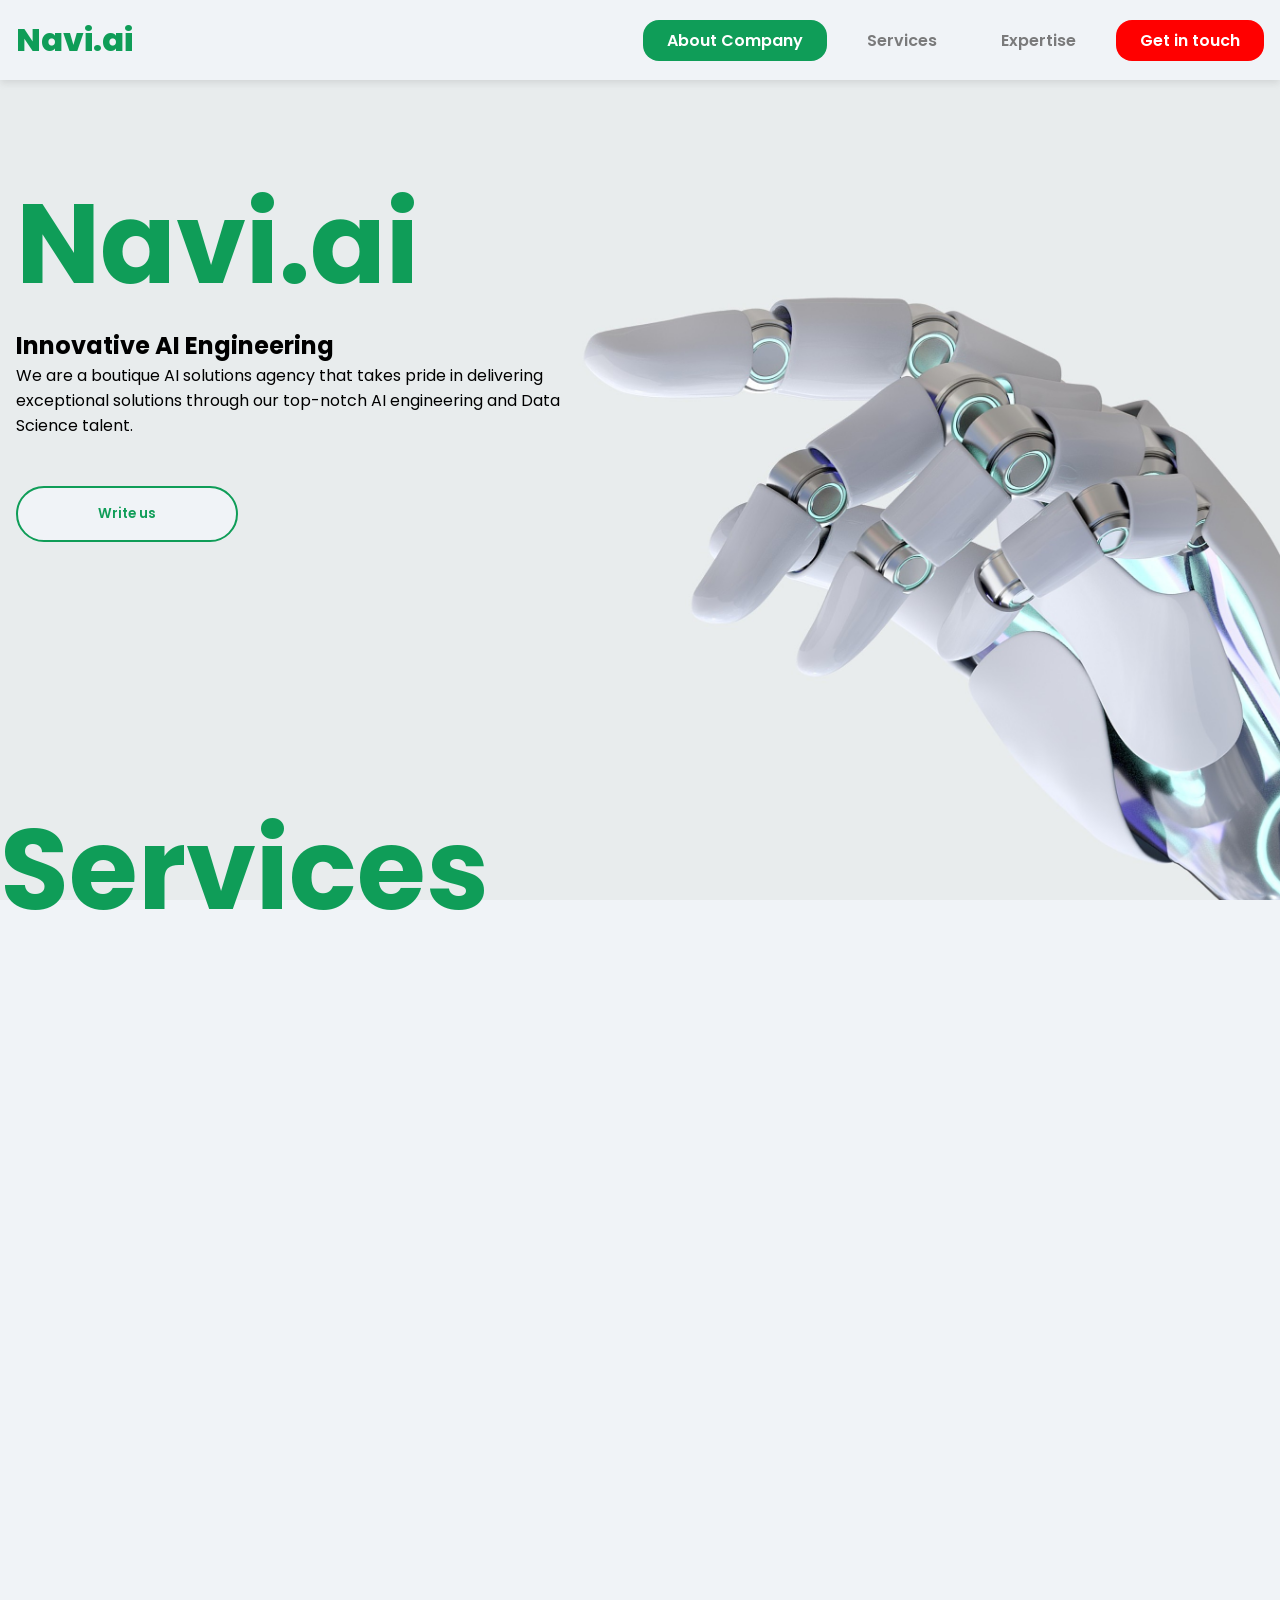
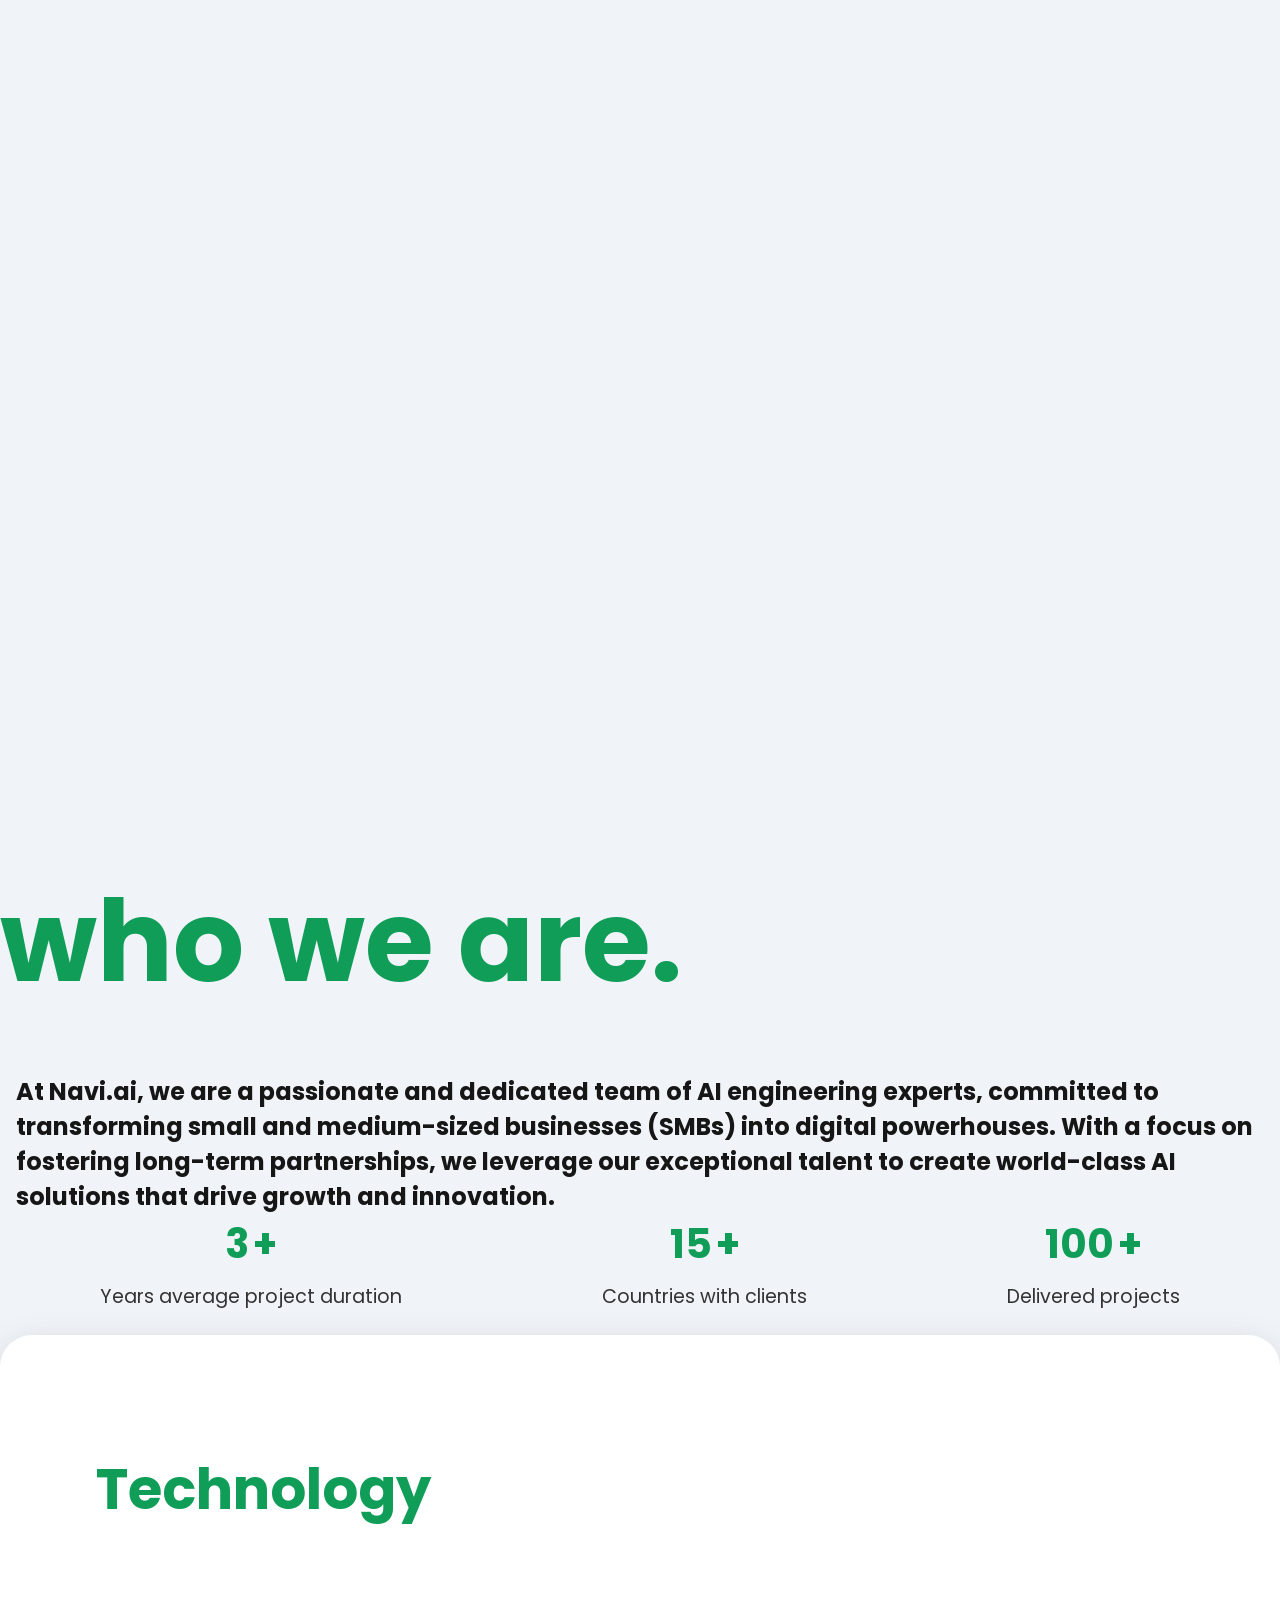
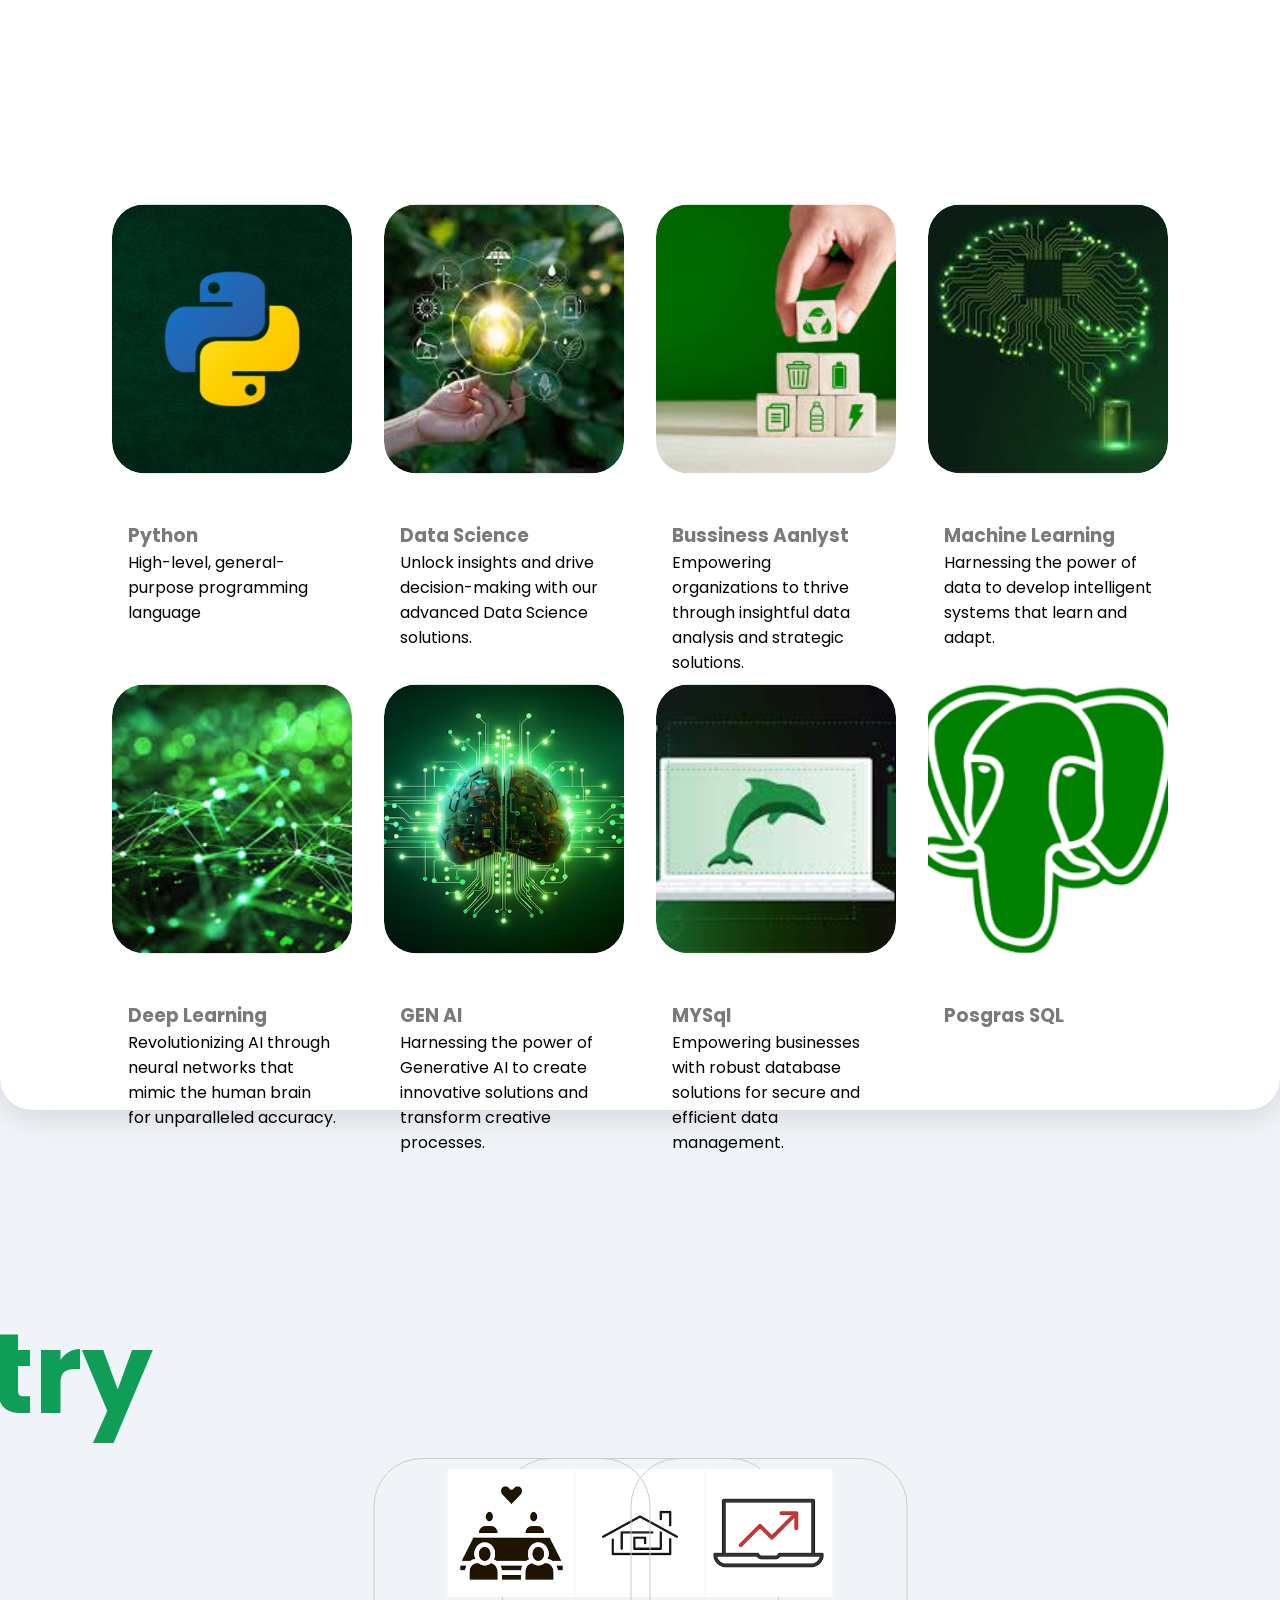
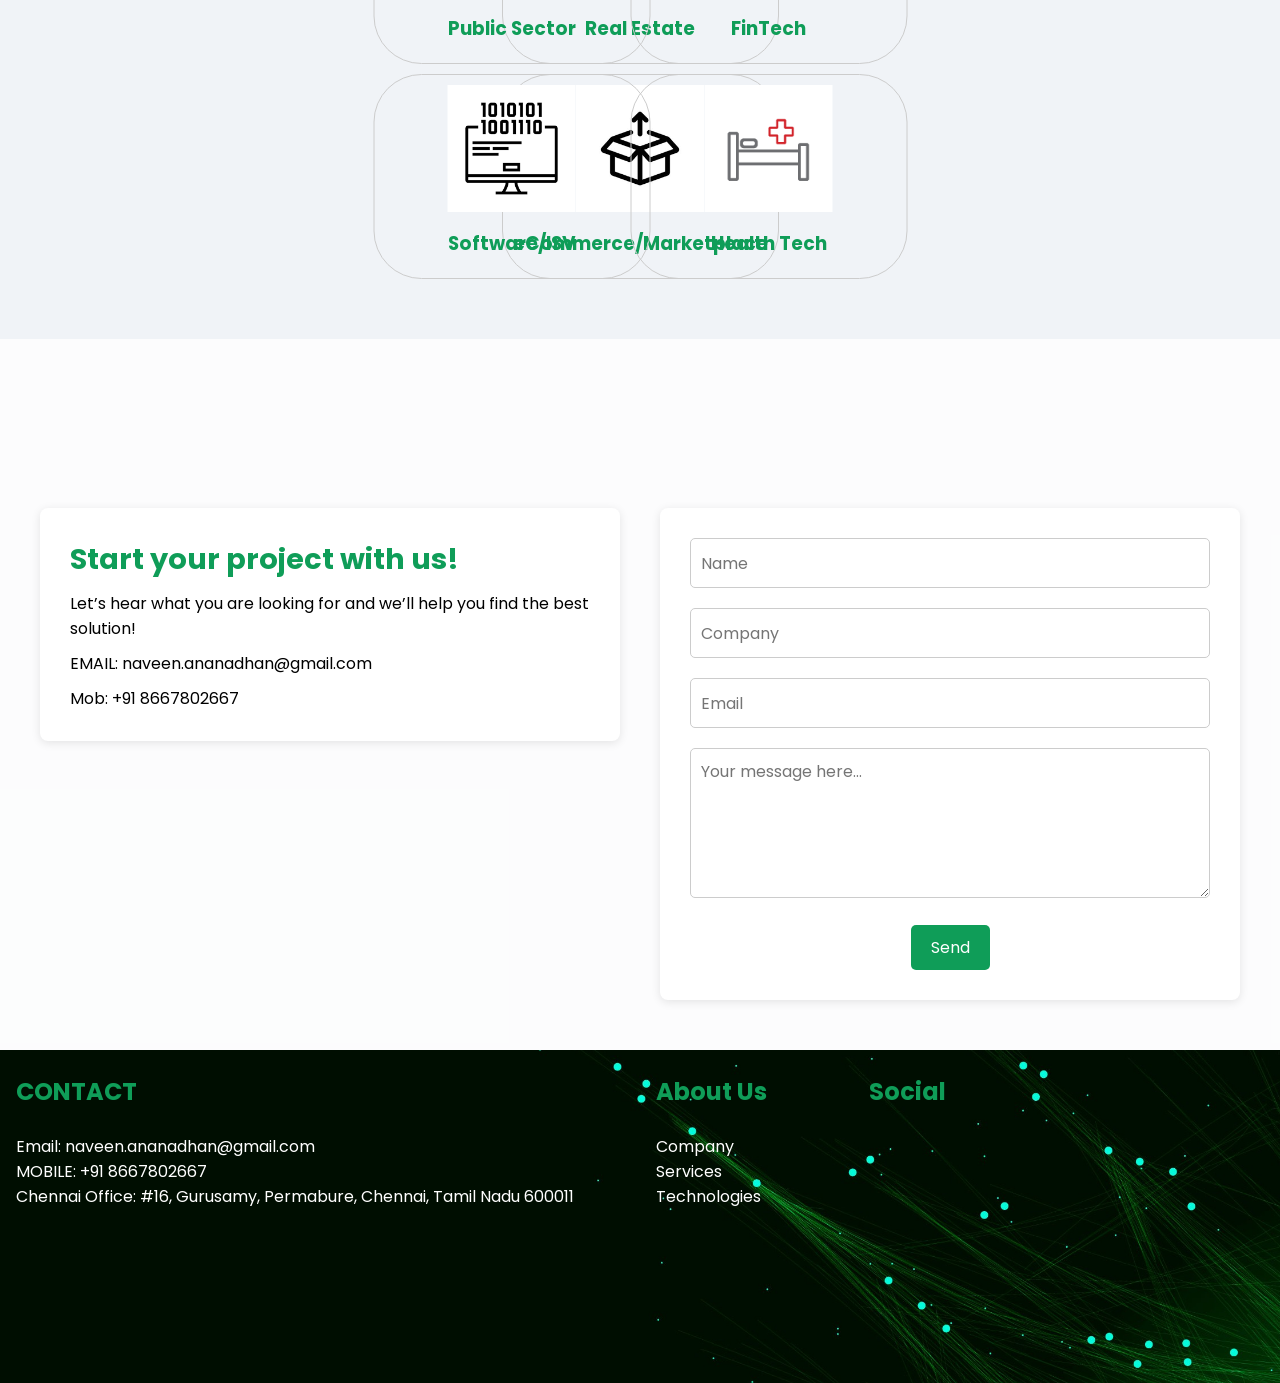
==== commit f9a22c6f: "3rd commit" ====
--- a/index.html
+++ b/index.html
@@ -1,5206 +1,783 @@
-<!doctype html>
-<html lang="en-US">
-
+<!DOCTYPE html>
+
+<html lang="en">
 <head>
-	<meta charset="UTF-8">
-	<meta name="viewport" content="width=device-width, initial-scale=1">
-	<link rel="profile" href="https://gmpg.org/xfn/11">
-	<meta name="robots" content="index, follow, max-image-preview:large, max-snippet:-1, max-video-preview:-1" />
-
-	<title>Navi.ai | AI Solution</title>
-	<meta name="description"
-		content="Navi.ai provides businesses with advanced AI, machine learning, and data science solutions tailored to drive innovation and success. Contact us for cutting-edge technologies that transform operations in Chennai." />
-	<link rel="canonical" href="index.html" />
-	<meta property="og:locale" content="en_US" />
-	<meta property="og:type" content="website" />
-	<meta property="og:title" content="Navi.ai | AI Solution for Business" />
-	<meta property="og:description"
-		content="Empower your business with Navi.ai's cutting-edge AI, machine learning, and data science solutions. Transforming industries and shaping the future in Chennai." />
-	<meta property="og:url" content="https://navi-ai-solution.github.io/" />
-	<meta property="og:site_name" content="Navi.ai | AI Solution for Business" />
-	<meta property="article:modified_time" content="2024-09-30T10:29:43+00:00" />
-	<meta property="og:image"
-		content="http://navi-ai-solution.github.io/wp-content/uploads/2023/08/Mask-Group-14-968x1024.png" />
-	<meta name="twitter:card" content="summary_large_image" />
-	<script type="application/ld+json"
-		class="yoast-schema-graph">{"@context":"https://schema.org","@graph":[{"@type":"WebPage","@id":"https://navi-ai-solution.github.io/","url":"https://navi-ai-solution.github.io/","name":"Navi.ai | AI Solution for Business"},"image":{"@id":"https://navi-ai-solution.github.io/#/schema/logo/image/"}}]}</script>
-
-	<link rel="alternate" type="application/rss+xml"
-		title="Navi.ai | AI Solution for Business &raquo; Feed" href="feed/index.html" />
-	<link rel="alternate" type="application/rss+xml"
-		title="Navi.ai | AI Solution for Business &raquo; Comments Feed"
-		href="comments/feed/index.html" />
-	<script>
-		window._wpemojiSettings = { "baseUrl": "https:\/\/s.w.org\/images\/core\/emoji\/15.0.3\/72x72\/", "ext": ".png", "svgUrl": "https:\/\/s.w.org\/images\/core\/emoji\/15.0.3\/svg\/", "svgExt": ".svg", "source": { "concatemoji": "https:\/\/navi-ai-solution.github.io\/wp-includes\/js\/wp-emoji-release.min.js" } };
-		/*! This file is auto-generated */
-		!function (i, n) { var o, s, e; function c(e) { try { var t = { supportTests: e, timestamp: (new Date).valueOf() }; sessionStorage.setItem(o, JSON.stringify(t)) } catch (e) { } } function p(e, t, n) { e.clearRect(0, 0, e.canvas.width, e.canvas.height), e.fillText(t, 0, 0); var t = new Uint32Array(e.getImageData(0, 0, e.canvas.width, e.canvas.height).data), r = (e.clearRect(0, 0, e.canvas.width, e.canvas.height), e.fillText(n, 0, 0), new Uint32Array(e.getImageData(0, 0, e.canvas.width, e.canvas.height).data)); return t.every(function (e, t) { return e === r[t] }) } function u(e, t, n) { switch (t) { case "flag": return n(e, "\ud83c\udff3\ufe0f\u200d\u26a7\ufe0f", "\ud83c\udff3\ufe0f\u200b\u26a7\ufe0f") ? !1 : !n(e, "\ud83c\uddfa\ud83c\uddf3", "\ud83c\uddfa\u200b\ud83c\uddf3") && !n(e, "\ud83c\udff4\udb40\udc67\udb40\udc62\udb40\udc65\udb40\udc6e\udb40\udc67\udb40\udc7f", "\ud83c\udff4\u200b\udb40\udc67\u200b\udb40\udc62\u200b\udb40\udc65\u200b\udb40\udc6e\u200b\udb40\udc67\u200b\udb40\udc7f"); case "emoji": return !n(e, "\ud83d\udc26\u200d\u2b1b", "\ud83d\udc26\u200b\u2b1b") }return !1 } function f(e, t, n) { var r = "undefined" != typeof WorkerGlobalScope && self instanceof WorkerGlobalScope ? new OffscreenCanvas(300, 150) : i.createElement("canvas"), a = r.getContext("2d", { willReadFrequently: !0 }), o = (a.textBaseline = "top", a.font = "600 32px Arial", {}); return e.forEach(function (e) { o[e] = t(a, e, n) }), o } function t(e) { var t = i.createElement("script"); t.src = e, t.defer = !0, i.head.appendChild(t) } "undefined" != typeof Promise && (o = "wpEmojiSettingsSupports", s = ["flag", "emoji"], n.supports = { everything: !0, everythingExceptFlag: !0 }, e = new Promise(function (e) { i.addEventListener("DOMContentLoaded", e, { once: !0 }) }), new Promise(function (t) { var n = function () { try { var e = JSON.parse(sessionStorage.getItem(o)); if ("object" == typeof e && "number" == typeof e.timestamp && (new Date).valueOf() < e.timestamp + 604800 && "object" == typeof e.supportTests) return e.supportTests } catch (e) { } return null }(); if (!n) { if ("undefined" != typeof Worker && "undefined" != typeof OffscreenCanvas && "undefined" != typeof URL && URL.createObjectURL && "undefined" != typeof Blob) try { var e = "postMessage(" + f.toString() + "(" + [JSON.stringify(s), u.toString(), p.toString()].join(",") + "));", r = new Blob([e], { type: "text/javascript" }), a = new Worker(URL.createObjectURL(r), { name: "wpTestEmojiSupports" }); return void (a.onmessage = function (e) { c(n = e.data), a.terminate(), t(n) }) } catch (e) { } c(n = f(s, u, p)) } t(n) }).then(function (e) { for (var t in e) n.supports[t] = e[t], n.supports.everything = n.supports.everything && n.supports[t], "flag" !== t && (n.supports.everythingExceptFlag = n.supports.everythingExceptFlag && n.supports[t]); n.supports.everythingExceptFlag = n.supports.everythingExceptFlag && !n.supports.flag, n.DOMReady = !1, n.readyCallback = function () { n.DOMReady = !0 } }).then(function () { return e }).then(function () { var e; n.supports.everything || (n.readyCallback(), (e = n.source || {}).concatemoji ? t(e.concatemoji) : e.wpemoji && e.twemoji && (t(e.twemoji), t(e.wpemoji))) })) }((window, document), window._wpemojiSettings);
-	</script>
-	<style id="wp-emoji-styles-inline-css">
-		img.wp-smiley,
-		img.emoji {
-			display: inline !important;
-			border: none !important;
-			box-shadow: none !important;
-			height: 1em !important;
-			width: 1em !important;
-			margin: 0 0.07em !important;
-			vertical-align: -0.1em !important;
-			background: none !important;
-			padding: 0 !important;
-		}
-	</style>
-	<link rel="stylesheet" id="wp-block-library-css"
-		href="wp-includes/css/dist/block-library/style.min.css%3Fver=6.6.2.css" media="all" />
-	<style id="classic-theme-styles-inline-css">
-		/*! This file is auto-generated */
-		.wp-block-button__link {
-			color: #fff;
-			background-color: #32373c;
-			border-radius: 9999px;
-			box-shadow: none;
-			text-decoration: none;
-			padding: calc(.667em + 2px) calc(1.333em + 2px);
-			font-size: 1.125em
-		}
-
-		.wp-block-file__button {
-			background: #32373c;
-			color: #fff;
-			text-decoration: none
-		}
-	</style>
-	<style id="global-styles-inline-css">
-		:root {
-			--wp--preset--aspect-ratio--square: 1;
-			--wp--preset--aspect-ratio--4-3: 4/3;
-			--wp--preset--aspect-ratio--3-4: 3/4;
-			--wp--preset--aspect-ratio--3-2: 3/2;
-			--wp--preset--aspect-ratio--2-3: 2/3;
-			--wp--preset--aspect-ratio--16-9: 16/9;
-			--wp--preset--aspect-ratio--9-16: 9/16;
-			--wp--preset--color--black: #000000;
-			--wp--preset--color--cyan-bluish-gray: #abb8c3;
-			--wp--preset--color--white: #ffffff;
-			--wp--preset--color--pale-pink: #f78da7;
-			--wp--preset--color--vivid-red: #cf2e2e;
-			--wp--preset--color--luminous-vivid-orange: #ff6900;
-			--wp--preset--color--luminous-vivid-amber: #fcb900;
-			--wp--preset--color--light-green-cyan: #7bdcb5;
-			--wp--preset--color--vivid-green-cyan: #00d084;
-			--wp--preset--color--pale-cyan-blue: #8ed1fc;
-			--wp--preset--color--vivid-cyan-blue: #0693e3;
-			--wp--preset--color--vivid-purple: #9b51e0;
-			--wp--preset--gradient--vivid-cyan-blue-to-vivid-purple: linear-gradient(135deg, rgba(6, 147, 227, 1) 0%, rgb(155, 81, 224) 100%);
-			--wp--preset--gradient--light-green-cyan-to-vivid-green-cyan: linear-gradient(135deg, rgb(122, 220, 180) 0%, rgb(0, 208, 130) 100%);
-			--wp--preset--gradient--luminous-vivid-amber-to-luminous-vivid-orange: linear-gradient(135deg, rgba(252, 185, 0, 1) 0%, rgba(255, 105, 0, 1) 100%);
-			--wp--preset--gradient--luminous-vivid-orange-to-vivid-red: linear-gradient(135deg, rgba(255, 105, 0, 1) 0%, rgb(207, 46, 46) 100%);
-			--wp--preset--gradient--very-light-gray-to-cyan-bluish-gray: linear-gradient(135deg, rgb(238, 238, 238) 0%, rgb(169, 184, 195) 100%);
-			--wp--preset--gradient--cool-to-warm-spectrum: linear-gradient(135deg, rgb(74, 234, 220) 0%, rgb(151, 120, 209) 20%, rgb(207, 42, 186) 40%, rgb(238, 44, 130) 60%, rgb(251, 105, 98) 80%, rgb(254, 248, 76) 100%);
-			--wp--preset--gradient--blush-light-purple: linear-gradient(135deg, rgb(255, 206, 236) 0%, rgb(152, 150, 240) 100%);
-			--wp--preset--gradient--blush-bordeaux: linear-gradient(135deg, rgb(254, 205, 165) 0%, rgb(254, 45, 45) 50%, rgb(107, 0, 62) 100%);
-			--wp--preset--gradient--luminous-dusk: linear-gradient(135deg, rgb(255, 203, 112) 0%, rgb(199, 81, 192) 50%, rgb(65, 88, 208) 100%);
-			--wp--preset--gradient--pale-ocean: linear-gradient(135deg, rgb(255, 245, 203) 0%, rgb(182, 227, 212) 50%, rgb(51, 167, 181) 100%);
-			--wp--preset--gradient--electric-grass: linear-gradient(135deg, rgb(202, 248, 128) 0%, rgb(113, 206, 126) 100%);
-			--wp--preset--gradient--midnight: linear-gradient(135deg, rgb(2, 3, 129) 0%, rgb(40, 116, 252) 100%);
-			--wp--preset--font-size--small: 13px;
-			--wp--preset--font-size--medium: 20px;
-			--wp--preset--font-size--large: 36px;
-			--wp--preset--font-size--x-large: 42px;
-			--wp--preset--spacing--20: 0.44rem;
-			--wp--preset--spacing--30: 0.67rem;
-			--wp--preset--spacing--40: 1rem;
-			--wp--preset--spacing--50: 1.5rem;
-			--wp--preset--spacing--60: 2.25rem;
-			--wp--preset--spacing--70: 3.38rem;
-			--wp--preset--spacing--80: 5.06rem;
-			--wp--preset--shadow--natural: 6px 6px 9px rgba(0, 0, 0, 0.2);
-			--wp--preset--shadow--deep: 12px 12px 50px rgba(0, 0, 0, 0.4);
-			--wp--preset--shadow--sharp: 6px 6px 0px rgba(0, 0, 0, 0.2);
-			--wp--preset--shadow--outlined: 6px 6px 0px -3px rgba(255, 255, 255, 1), 6px 6px rgba(0, 0, 0, 1);
-			--wp--preset--shadow--crisp: 6px 6px 0px rgba(0, 0, 0, 1);
-		}
-
-		:where(.is-layout-flex) {
-			gap: 0.5em;
-		}
-
-		:where(.is-layout-grid) {
-			gap: 0.5em;
-		}
-
-		body .is-layout-flex {
-			display: flex;
-		}
-
-		.is-layout-flex {
-			flex-wrap: wrap;
-			align-items: center;
-		}
-
-		.is-layout-flex> :is(*, div) {
-			margin: 0;
-		}
-
-		body .is-layout-grid {
-			display: grid;
-		}
-
-		.is-layout-grid> :is(*, div) {
-			margin: 0;
-		}
-
-		:where(.wp-block-columns.is-layout-flex) {
-			gap: 2em;
-		}
-
-		:where(.wp-block-columns.is-layout-grid) {
-			gap: 2em;
-		}
-
-		:where(.wp-block-post-template.is-layout-flex) {
-			gap: 1.25em;
-		}
-
-		:where(.wp-block-post-template.is-layout-grid) {
-			gap: 1.25em;
-		}
-
-		.has-black-color {
-			color: var(--wp--preset--color--black) !important;
-		}
-
-		.has-cyan-bluish-gray-color {
-			color: var(--wp--preset--color--cyan-bluish-gray) !important;
-		}
-
-		.has-white-color {
-			color: var(--wp--preset--color--white) !important;
-		}
-
-		.has-pale-pink-color {
-			color: var(--wp--preset--color--pale-pink) !important;
-		}
-
-		.has-vivid-red-color {
-			color: var(--wp--preset--color--vivid-red) !important;
-		}
-
-		.has-luminous-vivid-orange-color {
-			color: var(--wp--preset--color--luminous-vivid-orange) !important;
-		}
-
-		.has-luminous-vivid-amber-color {
-			color: var(--wp--preset--color--luminous-vivid-amber) !important;
-		}
-
-		.has-light-green-cyan-color {
-			color: var(--wp--preset--color--light-green-cyan) !important;
-		}
-
-		.has-vivid-green-cyan-color {
-			color: var(--wp--preset--color--vivid-green-cyan) !important;
-		}
-
-		.has-pale-cyan-blue-color {
-			color: var(--wp--preset--color--pale-cyan-blue) !important;
-		}
-
-		.has-vivid-cyan-blue-color {
-			color: var(--wp--preset--color--vivid-cyan-blue) !important;
-		}
-
-		.has-vivid-purple-color {
-			color: var(--wp--preset--color--vivid-purple) !important;
-		}
-
-		.has-black-background-color {
-			background-color: var(--wp--preset--color--black) !important;
-		}
-
-		.has-cyan-bluish-gray-background-color {
-			background-color: var(--wp--preset--color--cyan-bluish-gray) !important;
-		}
-
-		.has-white-background-color {
-			background-color: var(--wp--preset--color--white) !important;
-		}
-
-		.has-pale-pink-background-color {
-			background-color: var(--wp--preset--color--pale-pink) !important;
-		}
-
-		.has-vivid-red-background-color {
-			background-color: var(--wp--preset--color--vivid-red) !important;
-		}
-
-		.has-luminous-vivid-orange-background-color {
-			background-color: var(--wp--preset--color--luminous-vivid-orange) !important;
-		}
-
-		.has-luminous-vivid-amber-background-color {
-			background-color: var(--wp--preset--color--luminous-vivid-amber) !important;
-		}
-
-		.has-light-green-cyan-background-color {
-			background-color: var(--wp--preset--color--light-green-cyan) !important;
-		}
-
-		.has-vivid-green-cyan-background-color {
-			background-color: var(--wp--preset--color--vivid-green-cyan) !important;
-		}
-
-		.has-pale-cyan-blue-background-color {
-			background-color: var(--wp--preset--color--pale-cyan-blue) !important;
-		}
-
-		.has-vivid-cyan-blue-background-color {
-			background-color: var(--wp--preset--color--vivid-cyan-blue) !important;
-		}
-
-		.has-vivid-purple-background-color {
-			background-color: var(--wp--preset--color--vivid-purple) !important;
-		}
-
-		.has-black-border-color {
-			border-color: var(--wp--preset--color--black) !important;
-		}
-
-		.has-cyan-bluish-gray-border-color {
-			border-color: var(--wp--preset--color--cyan-bluish-gray) !important;
-		}
-
-		.has-white-border-color {
-			border-color: var(--wp--preset--color--white) !important;
-		}
-
-		.has-pale-pink-border-color {
-			border-color: var(--wp--preset--color--pale-pink) !important;
-		}
-
-		.has-vivid-red-border-color {
-			border-color: var(--wp--preset--color--vivid-red) !important;
-		}
-
-		.has-luminous-vivid-orange-border-color {
-			border-color: var(--wp--preset--color--luminous-vivid-orange) !important;
-		}
-
-		.has-luminous-vivid-amber-border-color {
-			border-color: var(--wp--preset--color--luminous-vivid-amber) !important;
-		}
-
-		.has-light-green-cyan-border-color {
-			border-color: var(--wp--preset--color--light-green-cyan) !important;
-		}
-
-		.has-vivid-green-cyan-border-color {
-			border-color: var(--wp--preset--color--vivid-green-cyan) !important;
-		}
-
-		.has-pale-cyan-blue-border-color {
-			border-color: var(--wp--preset--color--pale-cyan-blue) !important;
-		}
-
-		.has-vivid-cyan-blue-border-color {
-			border-color: var(--wp--preset--color--vivid-cyan-blue) !important;
-		}
-
-		.has-vivid-purple-border-color {
-			border-color: var(--wp--preset--color--vivid-purple) !important;
-		}
-
-		.has-vivid-cyan-blue-to-vivid-purple-gradient-background {
-			background: var(--wp--preset--gradient--vivid-cyan-blue-to-vivid-purple) !important;
-		}
-
-		.has-light-green-cyan-to-vivid-green-cyan-gradient-background {
-			background: var(--wp--preset--gradient--light-green-cyan-to-vivid-green-cyan) !important;
-		}
-
-		.has-luminous-vivid-amber-to-luminous-vivid-orange-gradient-background {
-			background: var(--wp--preset--gradient--luminous-vivid-amber-to-luminous-vivid-orange) !important;
-		}
-
-		.has-luminous-vivid-orange-to-vivid-red-gradient-background {
-			background: var(--wp--preset--gradient--luminous-vivid-orange-to-vivid-red) !important;
-		}
-
-		.has-very-light-gray-to-cyan-bluish-gray-gradient-background {
-			background: var(--wp--preset--gradient--very-light-gray-to-cyan-bluish-gray) !important;
-		}
-
-		.has-cool-to-warm-spectrum-gradient-background {
-			background: var(--wp--preset--gradient--cool-to-warm-spectrum) !important;
-		}
-
-		.has-blush-light-purple-gradient-background {
-			background: var(--wp--preset--gradient--blush-light-purple) !important;
-		}
-
-		.has-blush-bordeaux-gradient-background {
-			background: var(--wp--preset--gradient--blush-bordeaux) !important;
-		}
-
-		.has-luminous-dusk-gradient-background {
-			background: var(--wp--preset--gradient--luminous-dusk) !important;
-		}
-
-		.has-pale-ocean-gradient-background {
-			background: var(--wp--preset--gradient--pale-ocean) !important;
-		}
-
-		.has-electric-grass-gradient-background {
-			background: var(--wp--preset--gradient--electric-grass) !important;
-		}
-
-		.has-midnight-gradient-background {
-			background: var(--wp--preset--gradient--midnight) !important;
-		}
-
-		.has-small-font-size {
-			font-size: var(--wp--preset--font-size--small) !important;
-		}
-
-		.has-medium-font-size {
-			font-size: var(--wp--preset--font-size--medium) !important;
-		}
-
-		.has-large-font-size {
-			font-size: var(--wp--preset--font-size--large) !important;
-		}
-
-		.has-x-large-font-size {
-			font-size: var(--wp--preset--font-size--x-large) !important;
-		}
-
-		:where(.wp-block-post-template.is-layout-flex) {
-			gap: 1.25em;
-		}
-
-		:where(.wp-block-post-template.is-layout-grid) {
-			gap: 1.25em;
-		}
-
-		:where(.wp-block-columns.is-layout-flex) {
-			gap: 2em;
-		}
-
-		:where(.wp-block-columns.is-layout-grid) {
-			gap: 2em;
-		}
-
-		:root :where(.wp-block-pullquote) {
-			font-size: 1.5em;
-			line-height: 1.6;
-		}
-	</style>
-	<link rel="stylesheet" id="hello-elementor-css"
-		href="wp-content/themes/hello-elementor/style.min.css%3Fver=2.8.1.css" media="all" />
-	<link rel="stylesheet" id="hello-elementor-theme-style-css"
-		href="wp-content/themes/hello-elementor/theme.min.css%3Fver=2.8.1.css" media="all" />
-	<link rel="stylesheet" id="elementor-frontend-css"
-		href="wp-content/plugins/elementor/assets/css/frontend-lite.min.css%3Fver=3.15.2.css" media="all" />
-	<link rel="stylesheet" id="elementor-post-5-css"
-		href="wp-content/uploads/elementor/css/post-5.css%3Fver=1692022342.css" media="all" />
-	<link rel="stylesheet" id="elementor-lazyload-css"
-		href="wp-content/plugins/elementor/assets/css/modules/lazyload/frontend.min.css%3Fver=3.15.2.css" media="all" />
-	<link rel="stylesheet" id="swiper-css"
-		href="wp-content/plugins/elementor/assets/lib/swiper/v8/css/swiper.min.css%3Fver=8.4.5.css" media="all" />
-	<link rel="stylesheet" id="elementor-pro-css"
-		href="wp-content/plugins/elementor-pro/assets/css/frontend-lite.min.css%3Fver=3.15.1.css" media="all" />
-	<link rel="stylesheet" id="elementor-global-css"
-		href="wp-content/uploads/elementor/css/global.css%3Fver=1692022343.css" media="all" />
-	<link rel="stylesheet" id="elementor-post-43-css"
-		href="wp-content/uploads/elementor/css/post-43.css%3Fver=1692964558.css" media="all" />
-	<link rel="stylesheet" id="elementor-post-711-css"
-		href="wp-content/uploads/elementor/css/post-711.css%3Fver=1693404845.css" media="all" />
-	<link rel="stylesheet" id="elementor-post-210-css"
-		href="wp-content/uploads/elementor/css/post-210.css%3Fver=1692960152.css" media="all" />
-	<link rel="stylesheet" id="elementor-icons-ekiticons-css"
-		href="wp-content/plugins/elementskit-lite/modules/elementskit-icon-pack/assets/css/ekiticons.css%3Fver=2.9.0.css"
-		media="all" />
-	<link rel="stylesheet" id="ekit-widget-styles-css"
-		href="wp-content/plugins/elementskit-lite/widgets/init/assets/css/widget-styles.css%3Fver=2.9.0.css"
-		media="all" />
-	<link rel="stylesheet" id="ekit-responsive-css"
-		href="wp-content/plugins/elementskit-lite/widgets/init/assets/css/responsive.css%3Fver=2.9.0.css" media="all" />
-	<link rel="stylesheet" id="google-fonts-1-css"
-		href="https://fonts.googleapis.com/css?family=Poppins%3A100%2C100italic%2C200%2C200italic%2C300%2C300italic%2C400%2C400italic%2C500%2C500italic%2C600%2C600italic%2C700%2C700italic%2C800%2C800italic%2C900%2C900italic&#038;display=swap&#038;ver=6.6.2"
-		media="all" />
-	<link rel="preconnect" href="https://fonts.gstatic.com/" crossorigin>
-	<script src="wp-includes/js/jquery/jquery.min.js" id="jquery-core-js"></script>
-	<script src="wp-includes/js/jquery/jquery-migrate.min.js" id="jquery-migrate-js"></script>
-	<link rel="https://api.w.org/" href="wp-json/index.html" />
-	<link rel="alternate" title="JSON" type="application/json" href="wp-json/wp/v2/pages/43" />
-	<link rel="EditURI" type="application/rsd+xml" title="RSD" href="xmlrpc.php%3Frsd" />
-	<meta name="generator" content="WordPress 6.6.2" />
-	<link rel="shortlink" href="index.html" />
-	<link rel="alternate" title="oEmbed (JSON)" type="application/json+oembed"
-		href="wp-json/oembed/1.0/embed%3Furl=https:%252F%252Fnavi-ai-solution.github.io%252F" />
-	<link rel="alternate" title="oEmbed (XML)" type="text/xml+oembed"
-		href="wp-json/oembed/1.0/embed%3Furl=https:%252F%252Fnavi-ai-solution.github.io%252F&amp;format=xml" />
-	<meta name="generator"
-		content="Elementor 3.15.2; features: e_dom_optimization, e_optimized_assets_loading, e_optimized_css_loading, e_font_icon_svg, additional_custom_breakpoints; settings: css_print_method-external, google_font-enabled, font_display-swap">
-	
-
-		<!-- Changes needed on icon-- bar icon--------------------------------------------------------------------------------------- -->
-	<link rel="icon" href="wp-content/uploads/2023/07/Favicon-150x150.png" sizes="32x32" />
-	<link rel="icon" href="wp-content/uploads/2023/07/Favicon-300x300.png" sizes="192x192" />
-	<link rel="apple-touch-icon" href="wp-content/uploads/2023/07/Favicon-300x300.png" />
-	<meta name="msapplication-TileImage"
-		content="https://navi-ai-solution.github.io/wp-content/uploads/2023/07/Favicon-300x300.png" />
-
-	<script async src="https://www.googletagmanager.com/gtag/js?id=G-6VMJM30QZC"></script>
-	<script>
-		window.dataLayer = window.dataLayer || [];
-		function gtag() { dataLayer.push(arguments); }
-		gtag('js', new Date());
-		gtag('config', 'G-6VMJM30QZC');
-	</script>
-	<meta name="google-site-verification" content="SExUu8OfC9RQbpVXqfSaIphCcihNAKlLRxHzx5k0YAI" />
+    <meta charset="UTF-8">
+    <meta name="viewport" content="width=device-width, initial-scale=1.0">
+    <link rel="icon" href="assets/llll.png" type="image/png">
+    <title> Navi.ai </title>
+    <link rel="preconnect" href="https://fonts.gstatic.com">
+    <link rel="stylesheet" href="https://unicons.iconscout.com/release/v4.0.8/css/line.css">
+    <link rel="stylesheet" href="https://unicons.iconscout.com/release/v3.0.6/css/unicons.css">
+
+    <link href="https://fonts.googleapis.com/css2?family=Poppins:wght@200;300;400;500;600;700;800;900&display=swap"
+        rel="stylesheet">
+    <link href='https://unpkg.com/boxicons@2.0.7/css/boxicons.min.css' rel='stylesheet'>
+    <link rel="stylesheet" href="css/style.css">
 </head>
 
-<body
-	class="home page-template page-template-elementor_header_footer page page-id-43 wp-custom-logo e-lazyload elementor-default elementor-template-full-width elementor-kit-5 elementor-page elementor-page-43">
-	<a class="skip-link screen-reader-text" href="index.html#content">Skip to content</a>
-	<div data-elementor-type="header" data-elementor-id="711" class="elementor elementor-711 elementor-location-header"
-		data-elementor-post-type="elementor_library">
-		<div class="elementor-element elementor-element-e2aa99a elementor-hidden-tablet elementor-hidden-mobile e-flex e-con-boxed e-con"
-			data-id="e2aa99a" data-element_type="container"
-			data-settings="{&quot;content_width&quot;:&quot;boxed&quot;}">
-			<div class="e-con-inner">
-                <div class="elementor-element elementor-element-967a526 e-con-full e-flex e-con" data-id="967a526" data-element_type="container" data-settings="{&quot;content_width&quot;:&quot;full&quot;}">
-                    <div class="elementor-element elementor-element-103164c elementor-widget elementor-widget-image" data-id="103164c" data-element_type="widget" data-widget_type="image.default">
-                        <div class="elementor-widget-container" style="display: flex; align-items: center;"> <!-- Flex container for alignment -->
-                            <a href="index.html" style="text-decoration: none;">
-                                <h1 style="font-size: 2.5em; font-weight: bold; color: #0F9D58; margin: 0; padding: 0; line-height: -3; margin-top: -30px;">
-									Navi.ai
-								</h1>
+<body>
+    <!-- MOBILE NAV -->
+    <div class="mb-nav">
+        <div class="mb-move-item"></div>
+        <div class="mb-nav-item active">
+            <a href="#home">
+                <i class="bx bxs-home"></i>
+            </a>
+        </div>
+        <div class="mb-nav-item">
+            <a href="#about">
+                <i class='bx bxs-wink-smile'></i>
+            </a>
+        </div>
+        <div class="mb-nav-item">
+            <a href="#food-menu-section">
+                <i class='bx bxs-food-menu'></i>
+            </a>
+        </div>
+        <div class="mb-nav-item">
+            <a href="#testimonial">
+                <i class='bx bxs-comment-detail'></i>
+            </a>
+        </div>
+    </div>
+    <!-- END MOBILE NAV -->
+    <!-- BACK TO TOP BTN -->
+    <a href="#home" class="back-to-top">
+        <i class="bx bxs-to-top"></i>
+    </a>
+    <!-- END BACK TO TOP BTN -->
+    <!-- TOP NAVIGATION -->
+    <div class="nav">
+        <div class="menu-wrap">
+            <a href="#home">
+                <div class="logo">
+                    <!-- <img src="assets/llll.png" alt="Navi.ai Logo" class="logo-img"> Replace with your logo path -->
+                    Navi.ai
+                </div>
+            </a>
+            <div class="menu h-xs">
+                <a href="#home">
+                    <div class="menu-item active">
+                        About Company
+                    </div>
+                </a>
+                <a href="#about">
+                    <div class="menu-item">
+                        Services
+                    </div>
+                </a>
+                <a href="#food-menu-section">
+                    <div class="menu-item">
+                        Expertise
+                    </div>
+                </a>
+                <a href="#contact">
+                    <div class="menu-item" id="get-in-touch">
+                        Get in touch
+                    </div>
+                </a>
+            </div>
+        </div>
+    </div>
+    <!-- END TOP NAVIGATION -->
+    <!-- SECTION HOME -->
+    <section id="home" class="fullheight align-items-center bg-img bg-img-fixed"
+        style="background-image: url(img/robohand.jpg);">
+        <div class="container">
+            <div class="row">
+                <div class="col-6 col-xs-12">
+                    <div class="slogan">
+                        <h1 class="left-to-right play-on-scroll">
+                            Navi.ai
+                        </h1>
+                        <h2 class="left-to-right play-on-scroll">
+                            Innovative AI Engineering
+                        </h2>
+                        <p class="left-to-right play-on-scroll delay-2">
+                            We are a boutique AI solutions agency that takes pride in delivering exceptional solutions through our top-notch AI engineering and Data Science talent.
+                        </p>
+                        <div class="left-to-right play-on-scroll delay-4">
+                            <a href="#contact">
+                            <button>
+                                Write us
+                            </button></a>
+                        </div>
+                    </div>
+                </div>
+            </div>
+        </div>
+    </section>
+    <!-- END SECTION HOME -->
+    <!-- SECION ABOUT -->
+    <section class="about fullheight align-items-center clearfix" id="about">
+        <div class="container">
+            <!-- Services Title at the top -->
+            <div class="row">
+                <div class="slogan">
+                    <h1 class="text-center left-to-right play-on-scroll">
+                        Services
+                    </h1>
+                </div>
+            </div>
+    
+            <div class="row mt-4">
+                <div class="col-7 hide-on-mobile">
+                    <img src="assets/ai-robot-hand-close-human-hand.jpg" alt="AI Robot Hand" 
+                         class="fullwidth left-to-right play-on-scroll">
+                </div>
+                <div class="col-5 col-xs-12 align-items-center">
+                    <div class="about-slogan right-to-left play-on-scroll">
+                        <h3>
+                            <span class="primary-color">We</span> create <span class="primary-color">AI solution</span>
+                            for <span class="primary-color">business success.</span>
+                        </h3>
+                    </div>
+                </div>
+            </div>
+    
+            <div class="row mt-4">
+                <div class="col-5 col-xs-12 h-xs">
+                    <div class="service-box left-to-right play-on-scroll">
+                        <h3><span class="primary-color">Dedicated Development Team:</span></h3>
+                        <p>
+                            Our dedicated development team offers tailored solutions, ensuring seamless integration and delivery.
+                            We collaborate closely with clients to meet specific business goals through innovative and reliable development practices.
+                        </p>
+                        <div class="elementor-button-wrapper">
+                            <a class="elementor-button elementor-button-link elementor-size-xs link-button" href="frontend-development.html">
+                                <span class="elementor-button-content-wrapper">
+                                    <!-- <span class="elementor-button-text">Find out more</span> -->
+                                    <!-- <span class="arrow"> ></span> -->
+                                </span>
                             </a>
-								
-						</div>
-					</div>
-				</div>
-				<div class="elementor-element elementor-element-ffd880f e-con-full elementor-hidden-tablet elementor-hidden-mobile e-flex e-con"
-					data-id="ffd880f" data-element_type="container"
-					data-settings="{&quot;content_width&quot;:&quot;full&quot;}">
-					<div class="elementor-element elementor-element-3a6e1fa elementor-widget elementor-widget-ekit-nav-menu"
-						data-id="3a6e1fa" data-element_type="widget" data-widget_type="ekit-nav-menu.default">
-						<div class="elementor-widget-container">
-							<div class="ekit-wid-con ekit_menu_responsive_tablet" data-hamburger-icon
-								data-hamburger-icon-type="icon" data-responsive-breakpoint="1024"> <button
-									class="elementskit-menu-hamburger elementskit-menu-toggler" type="button"
-									aria-label="hamburger-icon">
-									<span class="elementskit-menu-hamburger-icon"></span><span
-										class="elementskit-menu-hamburger-icon"></span><span
-										class="elementskit-menu-hamburger-icon"></span>
-								</button>
-								<div id="ekit-megamenu-main-menu"
-									class="elementskit-menu-container elementskit-menu-offcanvas-elements elementskit-navbar-nav-default elementskit_line_arrow ekit-nav-menu-one-page-yes ekit-nav-dropdown-hover">
-									<ul id="menu-main-menu"
-										class="elementskit-navbar-nav elementskit-menu-po-justified submenu-click-on-icon">
-										<li id="menu-item-675"
-											class="menu-item menu-item-type-post_type menu-item-object-page menu-item-675 nav-item elementskit-mobile-builder-content"
-											
-											data-vertical-menu="750px">
-											<a href="#about-section" class="ekit-menu-nav-link" style="color: #0F9D58; font-weight: bold;">About Company</a>
-										<li id="menu-item-8"
-											class="menu-item menu-item-type-custom menu-item-object-custom menu-item-8 nav-item elementskit-dropdown-has top_position elementskit-dropdown-menu-full_width elementskit-megamenu-has elementskit-mobile-builder-content"
-											data-vertical-menu><a href="index.html#" class="ekit-menu-nav-link" style="font-weight: bold; color: #0F9D58;">
-												Services
-												<i class="icon icon-down-arrow1 elementskit-submenu-indicator"></i>
-											</a>
-											<div class="elementskit-megamenu-panel">
-												<div data-elementor-type="wp-post" data-elementor-id="658"
-													class="elementor elementor-658"
-													data-elementor-post-type="elementskit_content">
-													<div class="elementor-element elementor-element-cb82ac5 e-flex e-con-boxed e-con"
-														data-id="cb82ac5" data-element_type="container"
-														data-settings="{&quot;background_background&quot;:&quot;classic&quot;,&quot;content_width&quot;:&quot;boxed&quot;}">
-														<div class="e-con-inner">
-															<div class="elementor-element elementor-element-4df3cf2 e-con-full e-flex e-con"
-																data-id="4df3cf2" data-element_type="container"
-																data-settings="{&quot;content_width&quot;:&quot;full&quot;}">
-																<div class="elementor-element elementor-element-3997cd3 e-con-full e-flex e-con"
-																	data-id="3997cd3" data-element_type="container"
-																	data-settings="{&quot;content_width&quot;:&quot;full&quot;}">
-																	<div class="elementor-element elementor-element-982e51e elementor-widget elementor-widget-heading"
-																		data-id="982e51e" data-element_type="widget"
-																		data-widget_type="heading.default">
-																		<div class="elementor-widget-container">
-																			<style>
-																				/*! elementor - v3.15.0 - 09-08-2023 */
-																				.elementor-heading-title {
-																					padding: 0;
-																					margin: 0;
-																					line-height: 1
-																			
-																				}
-
-																				.elementor-widget-heading .elementor-heading-title[class*=elementor-size-]>a {
-																					color: inherit;
-																					font-size: inherit;
-																					line-height: inherit
-																				}
-
-																				.elementor-widget-heading .elementor-heading-title.elementor-size-small {
-																					font-size: 15px
-																				}
-
-																				.elementor-widget-heading .elementor-heading-title.elementor-size-medium {
-																					font-size: 19px
-																				}
-
-																				.elementor-widget-heading .elementor-heading-title.elementor-size-large {
-																					font-size: 29px
-																				}
-
-																				.elementor-widget-heading .elementor-heading-title.elementor-size-xl {
-																					font-size: 39px
-																				}
-
-																				.elementor-widget-heading .elementor-heading-title.elementor-size-xxl {
-																					font-size: 59px
-																				}
-																			</style>
-																			<h2
-																				class="elementor-heading-title elementor-size-default">
-																				<a style="font-weight: bold; color: #0F9D58;">Dedicated Development Team</a>
-																			</h2>
-																		</div>
-																	</div>
-																	<div class="elementor-element elementor-element-14dfde4 elementor-widget elementor-widget-text-editor"
-																		data-id="14dfde4" data-element_type="widget"
-																		data-widget_type="text-editor.default">
-																		<div class="elementor-widget-container">
-																			<style>
-																				/*! elementor - v3.15.0 - 09-08-2023 */
-																				.elementor-widget-text-editor.elementor-drop-cap-view-stacked .elementor-drop-cap {
-																					background-color: #69727d;
-																					color: #fff
-																				}
-
-																				.elementor-widget-text-editor.elementor-drop-cap-view-framed .elementor-drop-cap {
-																					color: #69727d;
-																					border: 3px solid;
-																					background-color: transparent
-																				}
-
-																				.elementor-widget-text-editor:not(.elementor-drop-cap-view-default) .elementor-drop-cap {
-																					margin-top: 8px
-																				}
-
-																				.elementor-widget-text-editor:not(.elementor-drop-cap-view-default) .elementor-drop-cap-letter {
-																					width: 1em;
-																					height: 1em
-																				}
-
-																				.elementor-widget-text-editor .elementor-drop-cap {
-																					float: left;
-																					text-align: center;
-																					line-height: 1;
-																					font-size: 50px
-																				}
-
-																				.elementor-widget-text-editor .elementor-drop-cap-letter {
-																					display: inline-block
-																				}
-																			</style> <a
-																				>Work with
-																				our outstanding engineers and integrate
-																				them into your processes</a>
-																		</div>
-																	</div>
-																</div>
-																<div class="elementor-element elementor-element-d69e156 e-con-full e-flex e-con"
-																	data-id="d69e156" data-element_type="container"
-																	data-settings="{&quot;content_width&quot;:&quot;full&quot;}">
-																	<div class="elementor-element elementor-element-a2b9176 elementor-widget elementor-widget-heading"
-																		data-id="a2b9176" data-element_type="widget"
-																		data-widget_type="heading.default">
-																		<div class="elementor-widget-container">
-																			<h2
-																				class="elementor-heading-title elementor-size-default">
-
-																				<a style="font-weight: bold; color: #0F9D58;">Data Scientist Team</a>
-																				</h2>
-																		</div>
-																	</div>
-																	<div class="elementor-element elementor-element-d5ba6a1 elementor-widget elementor-widget-text-editor"
-																		data-id="d5ba6a1" data-element_type="widget"
-																		data-widget_type="text-editor.default">
-																		<div class="elementor-widget-container">
-																			<a >Leverage our expert data scientists to uncover actionable insights and drive intelligent business decisions.</a>
-																		</div>
-																	</div>
-																</div>
-																<div class="elementor-element elementor-element-5cc125a e-con-full e-flex e-con"
-																	data-id="5cc125a" data-element_type="container"
-																	data-settings="{&quot;content_width&quot;:&quot;full&quot;}">
-																	<div class="elementor-element elementor-element-906ce51 elementor-widget elementor-widget-heading"
-																		data-id="906ce51" data-element_type="widget"
-																		data-widget_type="heading.default">
-																		<div class="elementor-widget-container">
-																			<h2
-																				class="elementor-heading-title elementor-size-default">
-																				<a  style="font-weight: bold; color: #0F9D58;">Business Intelligence Team</a>
-																				</h2>
-																		</div>
-																	</div>
-																	<div class="elementor-element elementor-element-b2edfa0 elementor-widget elementor-widget-text-editor"
-																		data-id="b2edfa0" data-element_type="widget"
-																		data-widget_type="text-editor.default">
-																		<div class="elementor-widget-container">
-																			<a >Transform data into powerful insights with our BI experts to fuel smarter strategies and growth.</a>
-																		</div>
-																	</div>
-																</div>
-															</div>
-															<div class="elementor-element elementor-element-735d2de e-con-full e-flex e-con"
-																data-id="735d2de" data-element_type="container"
-																data-settings="{&quot;content_width&quot;:&quot;full&quot;}">
-																<div class="elementor-element elementor-element-465b093 e-con-full e-flex e-con"
-																	data-id="465b093" data-element_type="container"
-																	data-settings="{&quot;content_width&quot;:&quot;full&quot;}">
-																	<div class="elementor-element elementor-element-2748831 elementor-widget elementor-widget-heading"
-																		data-id="2748831" data-element_type="widget"
-																		data-widget_type="heading.default">
-																		<div class="elementor-widget-container">
-																			<h2
-																				class="elementor-heading-title elementor-size-default">
-																			
-																				<a style="font-weight: bold; color: #0F9D58;">Machine Learning Engineers</a>
-																				</h2>
-																		</div>
-																	</div>
-																	<div class="elementor-element elementor-element-6d157ee elementor-widget elementor-widget-text-editor"
-																		data-id="6d157ee" data-element_type="widget"
-																		data-widget_type="text-editor.default">
-																		<div class="elementor-widget-container">
-																			<a >Harness the power of our machine learning specialists to automate, optimize, and innovate your business solutions.</a>
-																		</div>
-																	</div>
-																</div>
-																<div class="elementor-element elementor-element-4cd7256 e-con-full e-flex e-con"
-																	data-id="4cd7256" data-element_type="container"
-																	data-settings="{&quot;content_width&quot;:&quot;full&quot;}">
-																	<div class="elementor-element elementor-element-6848b4c elementor-widget elementor-widget-heading"
-																		data-id="6848b4c" data-element_type="widget"
-																		data-widget_type="heading.default">
-																		<div class="elementor-widget-container">
-																			<h2
-																				class="elementor-heading-title elementor-size-default">
-
-																				<a style="font-weight: bold; color: #0F9D58;">
-																					Deep Learning Engineers</a>
-																				</h2>
-																		</div>
-																	</div>
-																	<div class="elementor-element elementor-element-1355714 elementor-widget elementor-widget-text-editor"
-																		data-id="1355714" data-element_type="widget"
-																		data-widget_type="text-editor.default">
-																		<div class="elementor-widget-container">
-																			<a >Empower your business with cutting-edge solutions crafted by our expert deep learning engineers for unparalleled precision and innovation.</a>
-																		</div>
-																	</div>
-																</div>
-																<div class="elementor-element elementor-element-795673e e-con-full e-flex e-con"
-																	data-id="795673e" data-element_type="container"
-																	data-settings="{&quot;content_width&quot;:&quot;full&quot;}">
-																	<div class="elementor-element elementor-element-9a5ea3c elementor-widget elementor-widget-heading"
-																		data-id="9a5ea3c" data-element_type="widget"
-																		data-widget_type="heading.default">
-																		<div class="elementor-widget-container">
-																			<h2
-																				class="elementor-heading-title elementor-size-default">
-																				<a  style="font-weight: bold; color: #0F9D58;">Artificial Intelligence Engineers</a>
-																				
-																				</h2>
-																		</div>
-																	</div>
-																	<div class="elementor-element elementor-element-bed409d elementor-widget elementor-widget-text-editor"
-																		data-id="bed409d" data-element_type="widget"
-																		data-widget_type="text-editor.default">
-																		<div class="elementor-widget-container">
-																			<a >Our AI engineers craft intelligent solutions that automate processes, enhance decision-making, and accelerate your business growth.</a>
-																		</div>
-																	</div>
-																</div>
-															</div>
-														</div>
-													</div>
-												</div>
-											</div>
-										</li>
-										<li id="menu-item-9"
-											class="menu-item menu-item-type-custom menu-item-object-custom menu-item-9 nav-item elementskit-dropdown-has top_position elementskit-dropdown-menu-full_width elementskit-megamenu-has elementskit-mobile-builder-content"
-											data-vertical-menu>
-											<a href="index.html#" class="ekit-menu-nav-link" style="font-weight: bold; color: #0F9D58;">
-												Expertise
-												<i class="icon icon-down-arrow1 elementskit-submenu-indicator"></i>
-											</a>
-											
-											<div class="elementskit-megamenu-panel">
-												<div data-elementor-type="wp-post" data-elementor-id="667"
-													class="elementor elementor-667"
-													data-elementor-post-type="elementskit_content">
-													<div class="elementor-element elementor-element-922f229 e-flex e-con-boxed e-con"
-														data-id="922f229" data-element_type="container"
-														data-settings="{&quot;background_background&quot;:&quot;classic&quot;,&quot;content_width&quot;:&quot;boxed&quot;}">
-														<div class="e-con-inner">
-															<div class="elementor-element elementor-element-5b9eec7 e-con-full e-flex e-con"
-																data-id="5b9eec7" data-element_type="container"
-																data-settings="{&quot;content_width&quot;:&quot;full&quot;}">
-																<div class="elementor-element elementor-element-91af13c e-con-full e-flex e-con"
-																	data-id="91af13c" data-element_type="container"
-																	data-settings="{&quot;content_width&quot;:&quot;full&quot;}">
-																	<div class="elementor-element elementor-element-2ee95ff elementor-widget elementor-widget-heading"
-																		data-id="2ee95ff" data-element_type="widget"
-																		data-widget_type="heading.default">
-																		<div class="elementor-widget-container">
-																			<h2
-																				class="elementor-heading-title elementor-size-default">
-																				<a
-																					 style="font-weight: bold; color: #0F9D58;" >Machine Learning Frameworks</a>
-																			</h2>
-																		</div>
-																	</div>
-																	<div class="elementor-element elementor-element-a91ef3c elementor-widget elementor-widget-text-editor"
-																		data-id="a91ef3c" data-element_type="widget"
-																		data-widget_type="text-editor.default">
-																		<div class="elementor-widget-container">
-																			<a >Utilization of frameworks like TensorFlow, PyTorch, and Scikit-learn to develop and deploy machine learning models.</a>
-																		</div>
-																	</div>
-																</div>
-																<div class="elementor-element elementor-element-46fd0e9 e-con-full e-flex e-con"
-																	data-id="46fd0e9" data-element_type="container"
-																	data-settings="{&quot;content_width&quot;:&quot;full&quot;}">
-																	<div class="elementor-element elementor-element-587452d elementor-widget elementor-widget-heading"
-																		data-id="587452d" data-element_type="widget"
-																		data-widget_type="heading.default">
-																		<div class="elementor-widget-container">
-																			<h2
-																				class="elementor-heading-title elementor-size-default">
-																				<a  style="font-weight: bold; color: #0F9D58;" >Natural Language Processing (NLP)</a></h2>
-																		</div>
-																	</div>
-																	<div class="elementor-element elementor-element-eed7723 elementor-widget elementor-widget-text-editor"
-																		data-id="eed7723" data-element_type="widget"
-																		data-widget_type="text-editor.default">
-																		<div class="elementor-widget-container">
-																			<a >Technologies such as NLTK, SpaCy, or Hugging Face Transformers to process and analyze human language data for applications like chatbots and sentiment analysis.</a>
-																		</div>
-																	</div>
-																</div>
-																<div class="elementor-element elementor-element-7a033b2 e-con-full e-flex e-con"
-																	data-id="7a033b2" data-element_type="container"
-																	data-settings="{&quot;content_width&quot;:&quot;full&quot;}">
-																	<div class="elementor-element elementor-element-3888f64 elementor-widget elementor-widget-heading"
-																		data-id="3888f64" data-element_type="widget"
-																		data-widget_type="heading.default">
-																		<div class="elementor-widget-container">
-																			<h2
-																				class="elementor-heading-title elementor-size-default">
-																				<a
-																					 style="font-weight: bold; color: #0F9D58;" >Big Data Technologies</a>
-																			</h2>
-																		</div>
-																	</div>
-																	<div class="elementor-element elementor-element-e2954b5 elementor-widget elementor-widget-text-editor"
-																		data-id="e2954b5" data-element_type="widget"
-																		data-widget_type="text-editor.default">
-																		<div class="elementor-widget-container">
-																			<a >Tools like Apache Hadoop, Apache Spark, and NoSQL databases (e.g., MongoDB, Cassandra) for managing and analyzing large datasets.</a>
-																		</div>
-																	</div>
-																</div>
-															</div>
-															<div class="elementor-element elementor-element-209733d e-con-full e-flex e-con"
-																data-id="209733d" data-element_type="container"
-																data-settings="{&quot;content_width&quot;:&quot;full&quot;}">
-																<div class="elementor-element elementor-element-34051d8 e-con-full e-flex e-con"
-																	data-id="34051d8" data-element_type="container"
-																	data-settings="{&quot;content_width&quot;:&quot;full&quot;}">
-																	<div class="elementor-element elementor-element-420cc7d elementor-widget elementor-widget-heading"
-																		data-id="420cc7d" data-element_type="widget"
-																		data-widget_type="heading.default">
-																		<div class="elementor-widget-container">
-																			<h2
-																				class="elementor-heading-title elementor-size-default">
-																				<a
-																					 style="font-weight: bold; color: #0F9D58;" >Data Visualization Tools</a>
-																			</h2>
-																		</div>
-																	</div>
-																	<div class="elementor-element elementor-element-6f23f05 elementor-widget elementor-widget-text-editor"
-																		data-id="6f23f05" data-element_type="widget"
-																		data-widget_type="text-editor.default">
-																		<div class="elementor-widget-container">
-																			<a >Software such as Tableau, Power BI, or D3.js to create visual representations of data insights, aiding in decision-making.</a>
-																		</div>
-																	</div>
-																</div>
-																<div class="elementor-element elementor-element-a2a23a9 e-con-full e-flex e-con"
-																	data-id="a2a23a9" data-element_type="container"
-																	data-settings="{&quot;content_width&quot;:&quot;full&quot;}">
-																	<div class="elementor-element elementor-element-44f982c elementor-widget elementor-widget-heading"
-																		data-id="44f982c" data-element_type="widget"
-																		data-widget_type="heading.default">
-																		<div class="elementor-widget-container">
-																			<h2
-																				class="elementor-heading-title elementor-size-default">
-																				<a
-																					 style="font-weight: bold; color: #0F9D58;" >Cloud Computing Services</a>
-																			</h2>
-																		</div>
-																	</div>
-																	<div class="elementor-element elementor-element-732c11f elementor-widget elementor-widget-text-editor"
-																		data-id="732c11f" data-element_type="widget"
-																		data-widget_type="text-editor.default">
-																		<div class="elementor-widget-container">
-																			<a >
-																				Platforms like AWS, Google Cloud, or Azure for scalable data storage, processing power, and deploying AI models.</a>
-																		</div>
-																	</div>
-																</div>
-																<div class="elementor-element elementor-element-e666d9e e-con-full e-flex e-con"
-																	data-id="e666d9e" data-element_type="container"
-																	data-settings="{&quot;content_width&quot;:&quot;full&quot;}">
-																	<div class="elementor-element elementor-element-0827131 elementor-widget elementor-widget-heading"
-																		data-id="0827131" data-element_type="widget"
-																		data-widget_type="heading.default">
-																		<div class="elementor-widget-container">
-																			<h2
-																				class="elementor-heading-title elementor-size-default">
-																				<a
-																					style="font-weight: bold; color: #0F9D58;" >Deep Learning Platforms
-																				</a>
-																			</h2>
-																		</div>
-																	</div>
-																	<div class="elementor-element elementor-element-811cbdd elementor-widget elementor-widget-text-editor"
-																		data-id="811cbdd" data-element_type="widget"
-																		data-widget_type="text-editor.default">
-																		<div class="elementor-widget-container">
-																			<!-- <a href="index.html%3Fp=626.html"> -->
-																				Specialized tools such as Keras and MXNet that facilitate the creation and training of deep neural networks for complex tasks like image and speech recognition.</a>
-																		</div>
-																	</div>
-																</div>
-															</div>
-														</div>
-													</div>
-												</div>
-											</div>
-										</li>
-									</ul>
-									<div class="elementskit-nav-identity-panel">
-										<div class="elementskit-site-title">
-											<a class="elementskit-nav-logo" href="index.html" target="_self" rel>
-												<img "https://navi-ai-solution.github.io/src" title alt />
-											</a>
-										</div><button class="elementskit-menu-close elementskit-menu-toggler"
-											type="button">X</button>
-									</div>
-								</div>
-								<div
-									class="elementskit-menu-overlay elementskit-menu-offcanvas-elements elementskit-menu-toggler ekit-nav-menu--overlay">
-								</div>
-							</div>
-						</div>
-					</div>
-					<div class="elementor-element elementor-element-d38ce42 elementor-mobile-align-center elementor-widget elementor-widget-button"
-						data-id="d38ce42" data-element_type="widget" data-widget_type="button.default">
-						<div class="elementor-widget-container">
-							<div class="elementor-button-wrapper">
-								<a class="elementor-button elementor-button-link elementor-size-sm"
-									href="index.html#contacts">
-									<span class="elementor-button-content-wrapper">
-										<span class="elementor-button-text">Get in touch</span>
-									</span>
-								</a>
-							</div>
-						</div>
-					</div>
-				</div>
-			</div>
-		</div>
-		<div class="elementor-element elementor-element-8302192 elementor-hidden-tablet elementor-hidden-desktop e-flex e-con-boxed e-con"
-			data-id="8302192" data-element_type="container"
-			data-settings="{&quot;content_width&quot;:&quot;boxed&quot;}">
-			<div class="e-con-inner">
-				<div class="elementor-element elementor-element-f280c71 e-con-full e-flex e-con" data-id="f280c71"
-					data-element_type="container" data-settings="{&quot;content_width&quot;:&quot;full&quot;}">
-					<div class="elementor-element elementor-element-f7e5eb0 elementor-widget elementor-widget-image"
-						data-id="f7e5eb0" data-element_type="widget" data-widget_type="image.default">
-						<div class="elementor-widget-container">
-							<a href="index.html">
-								<img width="800" height="210" src="wp-content/uploads/2023/07/Navi.ai-logo-1024x269.png"
-									class="attachment-large size-large wp-image-230" alt
-									srcset="wp-content/uploads/2023/07/Navi.ai-logo-1024x269.png 1024w, wp-content/uploads/2023/07/Navi.ai-logo-300x79.png 300w, wp-content/uploads/2023/07/Navi.ai-logo-768x202.png 768w, wp-content/uploads/2023/07/Navi.ai-logo.png 1080w"
-									sizes="(max-width: 800px) 100vw, 800px" /> </a>
-						</div>
-					</div>
-				</div>
-				<div class="elementor-element elementor-element-b2d0a36 e-con-full elementor-hidden-tablet e-flex e-con"
-					data-id="b2d0a36" data-element_type="container"
-					data-settings="{&quot;content_width&quot;:&quot;full&quot;}">
-					<div class="elementor-element elementor-element-790da4f elementor-mobile-align-center elementor-widget elementor-widget-button"
-						data-id="790da4f" data-element_type="widget" data-widget_type="button.default">
-						<div class="elementor-widget-container">
-							<div class="elementor-button-wrapper">
-								<a class="elementor-button elementor-button-link elementor-size-sm"
-									href="index.html#contacts">
-									<span class="elementor-button-content-wrapper">
-										<span class="elementor-button-text">Get in touch</span>
-									</span>
-								</a>
-							</div>
-						</div>
-					</div>
-					<div class="elementor-element elementor-element-b64c498 elementor-widget elementor-widget-ekit-nav-menu"
-						data-id="b64c498" data-element_type="widget" data-widget_type="ekit-nav-menu.default">
-						<div class="elementor-widget-container">
-							<div class="ekit-wid-con ekit_menu_responsive_tablet" data-hamburger-icon="icon icon-menu-5"
-								data-hamburger-icon-type="icon" data-responsive-breakpoint="1024"> <button
-									class="elementskit-menu-hamburger elementskit-menu-toggler" type="button"
-									aria-label="hamburger-icon">
-									<i aria-hidden="true" class="ekit-menu-icon icon icon-menu-5"></i> </button>
-								<div id="ekit-megamenu-main-menu"
-									class="elementskit-menu-container elementskit-menu-offcanvas-elements elementskit-navbar-nav-default elementskit_line_arrow ekit-nav-menu-one-page- ekit-nav-dropdown-click">
-									<ul id="menu-main-menu-1"
-										class="elementskit-navbar-nav elementskit-menu-po-left submenu-click-on-">
-										<li class="menu-item menu-item-type-post_type menu-item-object-page menu-item-675 nav-item elementskit-mobile-builder-content"
-											data-vertical-menu="750px"><a href="index.html%3Fp=328.html"
-												class="ekit-menu-nav-link">About Company</a></li>
-										<li class="menu-item menu-item-type-custom menu-item-object-custom menu-item-8 nav-item elementskit-dropdown-has top_position elementskit-dropdown-menu-full_width elementskit-megamenu-has elementskit-mobile-builder-content"
-											data-vertical-menu><a href="index.html#"
-												class="ekit-menu-nav-link">Services<i
-													class="icon icon-down-arrow1 elementskit-submenu-indicator"></i></a>
-											<div class="elementskit-megamenu-panel">
-												<div data-elementor-type="wp-post" data-elementor-id="658"
-													class="elementor elementor-658"
-													data-elementor-post-type="elementskit_content">
-													<div class="elementor-element elementor-element-cb82ac5 e-flex e-con-boxed e-con"
-														data-id="cb82ac5" data-element_type="container"
-														data-settings="{&quot;background_background&quot;:&quot;classic&quot;,&quot;content_width&quot;:&quot;boxed&quot;}">
-														<div class="e-con-inner">
-															<div class="elementor-element elementor-element-4df3cf2 e-con-full e-flex e-con"
-																data-id="4df3cf2" data-element_type="container"
-																data-settings="{&quot;content_width&quot;:&quot;full&quot;}">
-																<div class="elementor-element elementor-element-3997cd3 e-con-full e-flex e-con"
-																	data-id="3997cd3" data-element_type="container"
-																	data-settings="{&quot;content_width&quot;:&quot;full&quot;}">
-																	<div class="elementor-element elementor-element-982e51e elementor-widget elementor-widget-heading"
-																		data-id="982e51e" data-element_type="widget"
-																		data-widget_type="heading.default">
-																		<div class="elementor-widget-container">
-																			<h2
-																				class="elementor-heading-title elementor-size-default">
-																				<a href="index.html%3Fp=363.html">Dedicated
-																					Development Team</a></h2>
-																		</div>
-																	</div>
-																	<div class="elementor-element elementor-element-14dfde4 elementor-widget elementor-widget-text-editor"
-																		data-id="14dfde4" data-element_type="widget"
-																		data-widget_type="text-editor.default">
-																		<div class="elementor-widget-container">
-																			<a href="index.html%3Fp=363.html">Work with
-																				our outstanding engineers and integrate
-																				them into your processes</a>
-																		</div>
-																	</div>
-																</div>
-																<div class="elementor-element elementor-element-d69e156 e-con-full e-flex e-con"
-																	data-id="d69e156" data-element_type="container"
-																	data-settings="{&quot;content_width&quot;:&quot;full&quot;}">
-																	<div class="elementor-element elementor-element-a2b9176 elementor-widget elementor-widget-heading"
-																		data-id="a2b9176" data-element_type="widget"
-																		data-widget_type="heading.default">
-																		<div class="elementor-widget-container">
-																			<h2
-																				class="elementor-heading-title elementor-size-default">
-																				<a href="index.html%3Fp=391.html">Frontend
-																					& Backend Development</a></h2>
-																		</div>
-																	</div>
-																	<div class="elementor-element elementor-element-d5ba6a1 elementor-widget elementor-widget-text-editor"
-																		data-id="d5ba6a1" data-element_type="widget"
-																		data-widget_type="text-editor.default">
-																		<div class="elementor-widget-container">
-																			<a href="index.html%3Fp=391.html">Build
-																				state-of-the-art frontend solutions
-																				based on React and Angular</a>
-																		</div>
-																	</div>
-																</div>
-																<div class="elementor-element elementor-element-5cc125a e-con-full e-flex e-con"
-																	data-id="5cc125a" data-element_type="container"
-																	data-settings="{&quot;content_width&quot;:&quot;full&quot;}">
-																	<div class="elementor-element elementor-element-906ce51 elementor-widget elementor-widget-heading"
-																		data-id="906ce51" data-element_type="widget"
-																		data-widget_type="heading.default">
-																		<div class="elementor-widget-container">
-																			<h2
-																				class="elementor-heading-title elementor-size-default">
-																				<a href="index.html%3Fp=414.html">Mobile
-																					Development</a></h2>
-																		</div>
-																	</div>
-																	<div class="elementor-element elementor-element-b2edfa0 elementor-widget elementor-widget-text-editor"
-																		data-id="b2edfa0" data-element_type="widget"
-																		data-widget_type="text-editor.default">
-																		<div class="elementor-widget-container">
-																			<a href="index.html%3Fp=414.html">Create
-																				cross-platform mobile apps with Xamarin,
-																				Flutter, React Native</a>
-																		</div>
-																	</div>
-																</div>
-															</div>
-															<div class="elementor-element elementor-element-735d2de e-con-full e-flex e-con"
-																data-id="735d2de" data-element_type="container"
-																data-settings="{&quot;content_width&quot;:&quot;full&quot;}">
-																<div class="elementor-element elementor-element-465b093 e-con-full e-flex e-con"
-																	data-id="465b093" data-element_type="container"
-																	data-settings="{&quot;content_width&quot;:&quot;full&quot;}">
-																	<div class="elementor-element elementor-element-2748831 elementor-widget elementor-widget-heading"
-																		data-id="2748831" data-element_type="widget"
-																		data-widget_type="heading.default">
-																		<div class="elementor-widget-container">
-																			<h2
-																				class="elementor-heading-title elementor-size-default">
-																				<a href="index.html%3Fp=381.html">Custom
-																					Software Development</a></h2>
-																		</div>
-																	</div>
-																	<div class="elementor-element elementor-element-6d157ee elementor-widget elementor-widget-text-editor"
-																		data-id="6d157ee" data-element_type="widget"
-																		data-widget_type="text-editor.default">
-																		<div class="elementor-widget-container">
-																			<a href="index.html%3Fp=381.html">Let us
-																				transform your concepts into
-																				business-ready software solutions</a>
-																		</div>
-																	</div>
-																</div>
-																<div class="elementor-element elementor-element-4cd7256 e-con-full e-flex e-con"
-																	data-id="4cd7256" data-element_type="container"
-																	data-settings="{&quot;content_width&quot;:&quot;full&quot;}">
-																	<div class="elementor-element elementor-element-6848b4c elementor-widget elementor-widget-heading"
-																		data-id="6848b4c" data-element_type="widget"
-																		data-widget_type="heading.default">
-																		<div class="elementor-widget-container">
-																			<h2
-																				class="elementor-heading-title elementor-size-default">
-																				<a href="index.html%3Fp=729.html">Digital
-																					Marketing</a></h2>
-																		</div>
-																	</div>
-																	<div class="elementor-element elementor-element-1355714 elementor-widget elementor-widget-text-editor"
-																		data-id="1355714" data-element_type="widget"
-																		data-widget_type="text-editor.default">
-																		<div class="elementor-widget-container">
-																			<a href="index.html%3Fp=729.html">Create
-																				cross-platform mobile apps with Xamarin,
-																				Flutter, React Native</a>
-																		</div>
-																	</div>
-																</div>
-																<div class="elementor-element elementor-element-795673e e-con-full e-flex e-con"
-																	data-id="795673e" data-element_type="container"
-																	data-settings="{&quot;content_width&quot;:&quot;full&quot;}">
-																	<div class="elementor-element elementor-element-9a5ea3c elementor-widget elementor-widget-heading"
-																		data-id="9a5ea3c" data-element_type="widget"
-																		data-widget_type="heading.default">
-																		<div class="elementor-widget-container">
-																			<h2
-																				class="elementor-heading-title elementor-size-default">
-																				<a href="index.html%3Fp=423.html">Software
-																					Quality Assurance</a></h2>
-																		</div>
-																	</div>
-																	<div class="elementor-element elementor-element-bed409d elementor-widget elementor-widget-text-editor"
-																		data-id="bed409d" data-element_type="widget"
-																		data-widget_type="text-editor.default">
-																		<div class="elementor-widget-container">
-																			<a href="index.html%3Fp=423.html">Scale your
-																				testing capacity, increase product
-																				quality or achieve faster
-																				time-to-market</a>
-																		</div>
-																	</div>
-																</div>
-															</div>
-														</div>
-													</div>
-												</div>
-											</div>
-										</li>
-										<li class="menu-item menu-item-type-custom menu-item-object-custom menu-item-9 nav-item elementskit-dropdown-has top_position elementskit-dropdown-menu-full_width elementskit-megamenu-has elementskit-mobile-builder-content"
-											data-vertical-menu><a href="index.html#"
-												class="ekit-menu-nav-link">Expertise<i
-													class="icon icon-down-arrow1 elementskit-submenu-indicator"></i></a>
-											<div class="elementskit-megamenu-panel">
-												<div data-elementor-type="wp-post" data-elementor-id="667"
-													class="elementor elementor-667"
-													data-elementor-post-type="elementskit_content">
-													<div class="elementor-element elementor-element-922f229 e-flex e-con-boxed e-con"
-														data-id="922f229" data-element_type="container"
-														data-settings="{&quot;background_background&quot;:&quot;classic&quot;,&quot;content_width&quot;:&quot;boxed&quot;}">
-														<div class="e-con-inner">
-															<div class="elementor-element elementor-element-5b9eec7 e-con-full e-flex e-con"
-																data-id="5b9eec7" data-element_type="container"
-																data-settings="{&quot;content_width&quot;:&quot;full&quot;}">
-																<div class="elementor-element elementor-element-91af13c e-con-full e-flex e-con"
-																	data-id="91af13c" data-element_type="container"
-																	data-settings="{&quot;content_width&quot;:&quot;full&quot;}">
-																	<div class="elementor-element elementor-element-2ee95ff elementor-widget elementor-widget-heading"
-																		data-id="2ee95ff" data-element_type="widget"
-																		data-widget_type="heading.default">
-																		<div class="elementor-widget-container">
-																			<h2
-																				class="elementor-heading-title elementor-size-default">
-																				<a
-																					href="index.html%3Fp=935.html">Python</a>
-																			</h2>
-																		</div>
-																	</div>
-																	<div class="elementor-element elementor-element-a91ef3c elementor-widget elementor-widget-text-editor"
-																		data-id="a91ef3c" data-element_type="widget"
-																		data-widget_type="text-editor.default">
-																		<div class="elementor-widget-container">
-																			<a href="index.html%3Fp=935.html">Develop
-																				complex .NET solutions using a wide
-																				range of frameworks and tools</a>
-																		</div>
-																	</div>
-																</div>
-																<div class="elementor-element elementor-element-46fd0e9 e-con-full e-flex e-con"
-																	data-id="46fd0e9" data-element_type="container"
-																	data-settings="{&quot;content_width&quot;:&quot;full&quot;}">
-																	<div class="elementor-element elementor-element-587452d elementor-widget elementor-widget-heading"
-																		data-id="587452d" data-element_type="widget"
-																		data-widget_type="heading.default">
-																		<div class="elementor-widget-container">
-																			<h2
-																				class="elementor-heading-title elementor-size-default">
-																				<a href="index.html%3Fp=577.html">React
-																					Native</a></h2>
-																		</div>
-																	</div>
-																	<div class="elementor-element elementor-element-eed7723 elementor-widget elementor-widget-text-editor"
-																		data-id="eed7723" data-element_type="widget"
-																		data-widget_type="text-editor.default">
-																		<div class="elementor-widget-container">
-																			<a href="index.html%3Fp=577.html">Build
-																				high-performing mobile applications
-																				with cutting-edge React Native
-																				technologies.</a>
-																		</div>
-																	</div>
-																</div>
-																<div class="elementor-element elementor-element-7a033b2 e-con-full e-flex e-con"
-																	data-id="7a033b2" data-element_type="container"
-																	data-settings="{&quot;content_width&quot;:&quot;full&quot;}">
-																	<div class="elementor-element elementor-element-3888f64 elementor-widget elementor-widget-heading"
-																		data-id="3888f64" data-element_type="widget"
-																		data-widget_type="heading.default">
-																		<div class="elementor-widget-container">
-																			<h2
-																				class="elementor-heading-title elementor-size-default">
-																				<a
-																					href="index.html%3Fp=617.html">PHP</a>
-																			</h2>
-																		</div>
-																	</div>
-																	<div class="elementor-element elementor-element-e2954b5 elementor-widget elementor-widget-text-editor"
-																		data-id="e2954b5" data-element_type="widget"
-																		data-widget_type="text-editor.default">
-																		<div class="elementor-widget-container">
-																			<a href="index.html%3Fp=617.html">Deliver
-																				modern client-server apps using Laravel
-																				and Symfony frameworks.</a>
-																		</div>
-																	</div>
-																</div>
-															</div>
-															<div class="elementor-element elementor-element-209733d e-con-full e-flex e-con"
-																data-id="209733d" data-element_type="container"
-																data-settings="{&quot;content_width&quot;:&quot;full&quot;}">
-																<div class="elementor-element elementor-element-34051d8 e-con-full e-flex e-con"
-																	data-id="34051d8" data-element_type="container"
-																	data-settings="{&quot;content_width&quot;:&quot;full&quot;}">
-																	<div class="elementor-element elementor-element-420cc7d elementor-widget elementor-widget-heading"
-																		data-id="420cc7d" data-element_type="widget"
-																		data-widget_type="heading.default">
-																		<div class="elementor-widget-container">
-																			<h2
-																				class="elementor-heading-title elementor-size-default">
-																				<a
-																					href="index.html%3Fp=534.html">Node.js</a>
-																			</h2>
-																		</div>
-																	</div>
-																	<div class="elementor-element elementor-element-6f23f05 elementor-widget elementor-widget-text-editor"
-																		data-id="6f23f05" data-element_type="widget"
-																		data-widget_type="text-editor.default">
-																		<div class="elementor-widget-container">
-																			<a href="index.html%3Fp=534.html">Engineer
-																				reliable software with Node.js and
-																				latest JavaScript frameworks</a>
-																		</div>
-																	</div>
-																</div>
-																<div class="elementor-element elementor-element-a2a23a9 e-con-full e-flex e-con"
-																	data-id="a2a23a9" data-element_type="container"
-																	data-settings="{&quot;content_width&quot;:&quot;full&quot;}">
-																	<div class="elementor-element elementor-element-44f982c elementor-widget elementor-widget-heading"
-																		data-id="44f982c" data-element_type="widget"
-																		data-widget_type="heading.default">
-																		<div class="elementor-widget-container">
-																			<h2
-																				class="elementor-heading-title elementor-size-default">
-																				<a
-																					href="index.html%3Fp=596.html">Flutter</a>
-																			</h2>
-																		</div>
-																	</div>
-																	<div class="elementor-element elementor-element-732c11f elementor-widget elementor-widget-text-editor"
-																		data-id="732c11f" data-element_type="widget"
-																		data-widget_type="text-editor.default">
-																		<div class="elementor-widget-container">
-																			<a href="index.html%3Fp=596.html">Architect
-																				next-gen applications that work across
-																				all platforms with a single
-																				codebase.</a>
-																		</div>
-																	</div>
-																</div>
-																<div class="elementor-element elementor-element-e666d9e e-con-full e-flex e-con"
-																	data-id="e666d9e" data-element_type="container"
-																	data-settings="{&quot;content_width&quot;:&quot;full&quot;}">
-																	<div class="elementor-element elementor-element-0827131 elementor-widget elementor-widget-heading"
-																		data-id="0827131" data-element_type="widget"
-																		data-widget_type="heading.default">
-																		<div class="elementor-widget-container">
-																			<h2
-																				class="elementor-heading-title elementor-size-default">
-																				<a
-																					href="index.html%3Fp=626.html">Java</a>
-																			</h2>
-																		</div>
-																	</div>
-																	<div class="elementor-element elementor-element-811cbdd elementor-widget elementor-widget-text-editor"
-																		data-id="811cbdd" data-element_type="widget"
-																		data-widget_type="text-editor.default">
-																		<div class="elementor-widget-container">
-																			<a href="index.html%3Fp=626.html">Deliver
-																				secure, scalable, and cost-efficient
-																				software products built with Java and
-																				Kotlin.</a>
-																		</div>
-																	</div>
-																</div>
-															</div>
-														</div>
-													</div>
-												</div>
-											</div>
-										</li>
-									</ul>
-									<div class="elementskit-nav-identity-panel">
-										<div class="elementskit-site-title">
-											<a class="elementskit-nav-logo" href="index.html" target="_self" rel>
-												<img "https://navi-ai-solution.github.io/src" title alt />
-											</a>
-										</div><button class="elementskit-menu-close elementskit-menu-toggler"
-											type="button">X</button>
-									</div>
-								</div>
-								<div
-									class="elementskit-menu-overlay elementskit-menu-offcanvas-elements elementskit-menu-toggler ekit-nav-menu--overlay">
-								</div>
-							</div>
-						</div>
-					</div>
-				</div>
-			</div>
-		</div>
-	</div>
-	<div data-elementor-type="wp-page" data-elementor-id="43" class="elementor elementor-43"
-		data-elementor-post-type="page">
-		<div class="elementor-element elementor-element-ff4bb4a e-con-full elementor-hidden-tablet elementor-hidden-mobile e-flex e-con"
-			data-id="ff4bb4a" data-element_type="container"
-			data-settings="{&quot;background_background&quot;:&quot;classic&quot;,&quot;content_width&quot;:&quot;full&quot;}"
-			data-e-bg-lazyload>
-			<div class="elementor-element elementor-element-badc031 e-con-full e-flex e-con" data-id="badc031"
-				data-element_type="container"
-				data-settings="{&quot;content_width&quot;:&quot;full&quot;,&quot;background_background&quot;:&quot;classic&quot;}">
-				<div class="elementor-element elementor-element-8f1fc7c animated-slow elementor-invisible elementor-widget elementor-widget-heading"
-					data-id="8f1fc7c" data-element_type="widget"
-					data-settings="{&quot;_animation&quot;:&quot;fadeInLeft&quot;}" data-widget_type="heading.default">
-					<div class="elementor-widget-container">
-						<h1 class="elementor-heading-title elementor-size-default" style="font-size: 106px; color: #0F9D58; font-family: 'Roboto', serif;">Navi.ai<br></h1>
-						<h2 style="font-size: 58px; color: #0F9D58; font-family: 'Roboto', serif;"> 
-							Innovative AI/ML <br> & Data Science Solutions
-						</h2>
-					</div>
-				</div>
-				<div class="elementor-element elementor-element-32d489f animated-slow elementor-invisible elementor-widget elementor-widget-text-editor"
-					data-id="32d489f" data-element_type="widget"
-					data-settings="{&quot;_animation&quot;:&quot;fadeInLeft&quot;,&quot;_animation_delay&quot;:300}"
-					data-widget_type="text-editor.default">
-					<div class="elementor-widget-container">
-						<p>We are a boutique development agency specializing in AI/ML and Data Science, delivering exceptional business solutions through top-tier software engineering talent.</p>
-					</div>
-				</div>
-				<div class="elementor-element elementor-element-cddd544 animated-slow elementor-invisible elementor-widget elementor-widget-button"
-					data-id="cddd544" data-element_type="widget"
-					data-settings="{&quot;_animation&quot;:&quot;fadeInUp&quot;,&quot;_animation_delay&quot;:500}"
-					data-widget_type="button.default">
-					<div class="elementor-widget-container">
-						<div class="elementor-button-wrapper">
-							<a class="elementor-button elementor-button-link elementor-size-sm"
-								href="index.html#contact">
-								<span class="elementor-button-content-wrapper">
-									<span class="elementor-button-icon elementor-align-icon-right">
-										<svg xmlns="http://www.w3.org/2000/svg" width="36.451" height="36.451"
-											viewBox="0 0 36.451 36.451">
-											<path id="Icon_ionic-ios-play-circle" data-name="Icon ionic-ios-play-circle"
-												d="M21.6,3.375A18.225,18.225,0,1,0,39.826,21.6,18.223,18.223,0,0,0,21.6,3.375Zm7.343,18.567L16.921,29.215a.39.39,0,0,1-.587-.342V14.328a.388.388,0,0,1,.587-.342l12.022,7.273A.4.4,0,0,1,28.943,21.942Z"
-												transform="translate(-3.375 -3.375)" fill="#e50219"></path>
-										</svg> </span>
-									<span class="elementor-button-text">Write to us</span>
-								</span>
-							</a>
-						</div>
-					</div>
-				</div>
-			</div>
-			<div class="elementor-element elementor-element-979f87a e-con-full e-flex e-con" data-id="979f87a"
-				data-element_type="container" data-settings="{&quot;content_width&quot;:&quot;full&quot;}">
-			</div>
-		</div>
-		<div class="elementor-element elementor-element-cc3282b elementor-hidden-desktop elementor-hidden-tablet e-flex e-con-boxed e-con"
-			data-id="cc3282b" data-element_type="container"
-			data-settings="{&quot;content_width&quot;:&quot;boxed&quot;}">
-			<div class="e-con-inner">
-				<div class="elementor-element elementor-element-7cdc7d8 elementor-widget elementor-widget-image"
-					data-id="7cdc7d8" data-element_type="widget" data-widget_type="image.default">
-					<div class="elementor-widget-container">
-						<img decoding="async" width="800" height="846"
-							src="wp-content/uploads/2023/08/Mask-Group-14-968x1024.png"
-							class="attachment-large size-large wp-image-323" alt
-							srcset="wp-content/uploads/2023/08/Mask-Group-14-968x1024.png 968w, wp-content/uploads/2023/08/Mask-Group-14-283x300.png 283w, wp-content/uploads/2023/08/Mask-Group-14-768x813.png 768w, wp-content/uploads/2023/08/Mask-Group-14.png 1080w"
-							sizes="(max-width: 800px) 100vw, 800px" />
-					</div>
-				</div>
-			</div>
-		</div>
-		<div class="elementor-element elementor-element-27257ca elementor-hidden-desktop elementor-hidden-tablet e-flex e-con-boxed e-con"
-			data-id="27257ca" data-element_type="container"
-			data-settings="{&quot;content_width&quot;:&quot;boxed&quot;}">
-			<div class="e-con-inner">
-				<div class="elementor-element elementor-element-881e5f2 animated-slow elementor-invisible elementor-widget elementor-widget-heading"
-					data-id="881e5f2" data-element_type="widget"
-					data-settings="{&quot;_animation&quot;:&quot;fadeInLeft&quot;}" data-widget_type="heading.default">
-					<div class="elementor-widget-container">
-						<h2 class="elementor-heading-title elementor-size-default">Innovative<br>
-							Software<br>
-							Engineering</h2>
-					</div>
-				</div>
-				<div class="elementor-element elementor-element-a801cb5 animated-slow elementor-invisible elementor-widget elementor-widget-text-editor"
-					data-id="a801cb5" data-element_type="widget"
-					data-settings="{&quot;_animation&quot;:&quot;fadeInLeft&quot;,&quot;_animation_delay&quot;:300}"
-					data-widget_type="text-editor.default">
-					<div class="elementor-widget-container">
-						<p>We are a boutique software development agency that takes pride in delivering exceptional
-							solutions through our top-notch software engineering talent.</p>
-					</div>
-				</div>
-				<div class="elementor-element elementor-element-f74dda4 animated-slow elementor-mobile-align-justify elementor-invisible elementor-widget elementor-widget-button"
-					data-id="f74dda4" data-element_type="widget"
-					data-settings="{&quot;_animation&quot;:&quot;fadeInUp&quot;,&quot;_animation_delay&quot;:500}"
-					data-widget_type="button.default">
-					<div class="elementor-widget-container">
-						<div class="elementor-button-wrapper">
-							<a class="elementor-button elementor-button-link elementor-size-sm" href="index.html#">
-								<span class="elementor-button-content-wrapper">
-									<span class="elementor-button-icon elementor-align-icon-right">
-										<svg xmlns="http://www.w3.org/2000/svg" width="36.451" height="36.451"
-											viewBox="0 0 36.451 36.451">
-											<path id="Icon_ionic-ios-play-circle" data-name="Icon ionic-ios-play-circle"
-												d="M21.6,3.375A18.225,18.225,0,1,0,39.826,21.6,18.223,18.223,0,0,0,21.6,3.375Zm7.343,18.567L16.921,29.215a.39.39,0,0,1-.587-.342V14.328a.388.388,0,0,1,.587-.342l12.022,7.273A.4.4,0,0,1,28.943,21.942Z"
-												transform="translate(-3.375 -3.375)" fill="#e50219"></path>
-										</svg> </span>
-									<span class="elementor-button-text">Write to us</span>
-								</span>
-							</a>
-						</div>
-					</div>
-				</div>
-			</div>
-		</div>
-		<div class="elementor-element elementor-element-d46ceaf elementor-hidden-tablet elementor-hidden-mobile e-flex e-con-boxed e-con"
-			data-id="d46ceaf" data-element_type="container"
-			data-settings="{&quot;content_width&quot;:&quot;boxed&quot;}">
-			<div class="e-con-inner">
-				<div class="elementor-element elementor-element-a1b0c10 e-con-full animated-slow e-flex elementor-invisible e-con"
-					data-id="a1b0c10" data-element_type="container"
-					data-settings="{&quot;content_width&quot;:&quot;full&quot;,&quot;background_background&quot;:&quot;classic&quot;,&quot;animation&quot;:&quot;fadeInLeft&quot;}">
-					<div class="elementor-element elementor-element-137d042 elementor-widget elementor-widget-heading"
-						data-id="137d042" data-element_type="widget" data-widget_type="heading.default">
-						<div class="elementor-widget-container">
-							<h2 class="elementor-heading-title elementor-size-default">Our<br>
-								Services</h2>
-						</div>
-					</div>
-					<div class="elementor-element elementor-element-041eff3 elementor-widget elementor-widget-text-editor"
-						data-id="041eff3" data-element_type="widget" data-widget_type="text-editor.default">
-						<div class="elementor-widget-container">
-							<p>Strategic software solutions fueling<br />business success.</p>
-						</div>
-					</div>
-				</div>
-				<div class="elementor-element elementor-element-cae1b57 e-con-full e-flex e-con" data-id="cae1b57"
-					data-element_type="container" data-settings="{&quot;content_width&quot;:&quot;full&quot;}">
-					<div class="elementor-element elementor-element-0dff2ee animated-slow e-flex e-con-boxed elementor-invisible e-con"
-						data-id="0dff2ee" data-element_type="container"
-						data-settings="{&quot;animation&quot;:&quot;fadeInRight&quot;,&quot;content_width&quot;:&quot;boxed&quot;}">
-						<div class="e-con-inner">
-							<div class="elementor-element elementor-element-b6b6d57 elementor-widget elementor-widget-heading"
-								data-id="b6b6d57" data-element_type="widget" data-widget_type="heading.default">
-								<div class="elementor-widget-container">
-									<h2 class="elementor-heading-title elementor-size-default">Dedicated <br>
-										Development Team</h2>
-								</div>
-							</div>
-							<div class="elementor-element elementor-element-60aadd8 elementor-widget elementor-widget-text-editor"
-								data-id="60aadd8" data-element_type="widget" data-widget_type="text-editor.default">
-								<div class="elementor-widget-container">
-									<p>Work with our outstanding engineers and integrate them into your processes.</p>
-								</div>
-							</div>
-							<div class="elementor-element elementor-element-cfbebcb e-flex e-con-boxed e-con"
-								data-id="cfbebcb" data-element_type="container"
-								data-settings="{&quot;content_width&quot;:&quot;boxed&quot;}">
-								<div class="e-con-inner">
-									<div class="elementor-element elementor-element-6788222 elementor-widget elementor-widget-button"
-										data-id="6788222" data-element_type="widget" data-widget_type="button.defaulta">
-										<!-- <div class="elementor-widget-container">
-											<div class="elementor-button-wrapper">
-												<a class="elementor-button elementor-button-link elementor-size-xs"
-													href="index.html%3Fp=363.html">
-													<span class="elementor-button-content-wrapper">
-														 <span class="elementor-button-text">Find out more</span>
-													</span>
-												</a>
-											</div>
-										</div> -->
-									</div>
-									<!-- <div class="elementor-element elementor-element-7b55d56 elementor-view-default elementor-widget elementor-widget-icon"
-										data-id="7b55d56" data-element_type="widget" data-widget_type="icon.default">
-										<div class="elementor-widget-container">
-											<div class="elementor-icon-wrapper">
-											 <a class="elementor-icon" href="index.html%3Fp=363.html">
-													<svg xmlns="http://www.w3.org/2000/svg" width="5.896"
-														height="10.312" viewBox="0 0 5.896 10.312">
-														<path id="Icon_ionic-ios-arrow-forward"
-															data-name="Icon ionic-ios-arrow-forward"
-															d="M15.365,11.35l-3.9-3.9a.734.734,0,0,1,0-1.041.743.743,0,0,1,1.044,0l4.421,4.418a.736.736,0,0,1,.021,1.016L12.51,16.293a.737.737,0,0,1-1.044-1.041Z"
-															transform="translate(-11.246 -6.196)" fill="#e60018"></path>
-													</svg> </a> 
-											</div>
-										</div>
-									</div> -->
-								</div>
-							</div>
-						</div>
-					</div>
-					<div class="elementor-element elementor-element-337b5a5 animated-slow e-flex e-con-boxed elementor-invisible e-con"
-						data-id="337b5a5" data-element_type="container"
-						data-settings="{&quot;animation&quot;:&quot;fadeInRight&quot;,&quot;content_width&quot;:&quot;boxed&quot;}">
-						<div class="e-con-inner">
-							<div class="elementor-element elementor-element-8cab0a3 elementor-widget elementor-widget-heading"
-								data-id="8cab0a3" data-element_type="widget" data-widget_type="heading.default">
-								<div class="elementor-widget-container">
-									<h2 class="elementor-heading-title elementor-size-default">Data Scientist<br>
-										Team</h2>
-								</div>
-							</div>
-							<div class="elementor-element elementor-element-e14850b elementor-widget elementor-widget-text-editor"
-								data-id="e14850b" data-element_type="widget" data-widget_type="text-editor.default">
-								<div class="elementor-widget-container">
-									<p>Leverage our expert data scientists to uncover actionable insights and drive intelligent business decisions.</p>
-								</div>
-							</div>
-							<div class="elementor-element elementor-element-f600933 e-flex e-con-boxed e-con"
-								data-id="f600933" data-element_type="container"
-								data-settings="{&quot;content_width&quot;:&quot;boxed&quot;}">
-								<div class="e-con-inner">
-									<div class="elementor-element elementor-element-79827ed elementor-widget elementor-widget-button"
-										data-id="79827ed" data-element_type="widget" data-widget_type="button.default">
-										<!-- <div class="elementor-widget-container">
-											<div class="elementor-button-wrapper">
-												<a class="elementor-button elementor-button-link elementor-size-xs"
-													href="index.html%3Fp=381.html">
-													<span class="elementor-button-content-wrapper">
-														<span class="elementor-button-text">Find out more</span>
-													</span>
-												</a>
-											</div>
-										</div> -->
-									</div>
-									<div class="elementor-element elementor-element-0da8e10 elementor-view-default elementor-widget elementor-widget-icon"
-										data-id="0da8e10" data-element_type="widget" data-widget_type="icon.default">
-										<!-- <div class="elementor-widget-container">
-											<div class="elementor-icon-wrapper">
-												<a class="elementor-icon" href="index.html%3Fp=381.html">
-													<svg xmlns="http://www.w3.org/2000/svg" width="5.896"
-														height="10.312" viewBox="0 0 5.896 10.312">
-														<path id="Icon_ionic-ios-arrow-forward"
-															data-name="Icon ionic-ios-arrow-forward"
-															d="M15.365,11.35l-3.9-3.9a.734.734,0,0,1,0-1.041.743.743,0,0,1,1.044,0l4.421,4.418a.736.736,0,0,1,.021,1.016L12.51,16.293a.737.737,0,0,1-1.044-1.041Z"
-															transform="translate(-11.246 -6.196)" fill="#e60018"></path>
-													</svg> </a>  
-											</div> 
-										</div>
-									 </div> -->
-								</div>
-							</div>
-						</div>
-					</div>
-				</div>
-			</div>
-		</div>
-		<div class="elementor-element elementor-element-a2a0dfa elementor-hidden-tablet elementor-hidden-desktop e-flex e-con-boxed e-con"
-			data-id="a2a0dfa" data-element_type="container"
-			data-settings="{&quot;content_width&quot;:&quot;boxed&quot;}">
-			<div class="e-con-inner">
-				<div class="elementor-element elementor-element-651bf4c e-con-full animated-slow e-flex elementor-invisible e-con"
-					data-id="651bf4c" data-element_type="container"
-					data-settings="{&quot;content_width&quot;:&quot;full&quot;,&quot;background_background&quot;:&quot;classic&quot;,&quot;animation&quot;:&quot;fadeInLeft&quot;}">
-					<div class="elementor-element elementor-element-173a53a elementor-widget elementor-widget-heading"
-						data-id="173a53a" data-element_type="widget" data-widget_type="heading.default">
-						<div class="elementor-widget-container">
-							<h2 class="elementor-heading-title elementor-size-default">Our<br>
-								Services</h2>
-						</div>
-					</div>
-					<div class="elementor-element elementor-element-c610a36 elementor-widget elementor-widget-text-editor"
-						data-id="c610a36" data-element_type="widget" data-widget_type="text-editor.default">
-						<div class="elementor-widget-container">
-							<p>Strategic software solutions fueling business success.</p>
-						</div>
-					</div>
-				</div>
-				<div class="elementor-element elementor-element-6910f17 e-con-full e-flex e-con" data-id="6910f17"
-					data-element_type="container" data-settings="{&quot;content_width&quot;:&quot;full&quot;}">
-					<div class="elementor-element elementor-element-3696af3 animated-slow e-flex e-con-boxed elementor-invisible e-con"
-						data-id="3696af3" data-element_type="container"
-						data-settings="{&quot;animation&quot;:&quot;fadeInRight&quot;,&quot;content_width&quot;:&quot;boxed&quot;}">
-						<div class="e-con-inner">
-							<div class="elementor-element elementor-element-049b44b elementor-widget elementor-widget-heading"
-								data-id="049b44b" data-element_type="widget" data-widget_type="heading.default">
-								<div class="elementor-widget-container">
-									<h2 class="elementor-heading-title elementor-size-default">Business <br>
-										Intelligence Team</h2>
-								</div>
-							</div>
-							<div class="elementor-element elementor-element-a45e252 elementor-widget elementor-widget-text-editor"
-								data-id="a45e252" data-element_type="widget" data-widget_type="text-editor.default">
-								<div class="elementor-widget-container">
-									<p>Transform data into powerful insights with our BI experts to fuel smarter </p>
-									<p>strategies and growth.</p>
-								</div>
-							</div>
-							<div class="elementor-element elementor-element-3a93b17 e-flex e-con-boxed e-con"
-								data-id="3a93b17" data-element_type="container"
-								data-settings="{&quot;content_width&quot;:&quot;boxed&quot;}">
-								<div class="e-con-inner">
-									<!-- <div class="elementor-element elementor-element-4c2e9c0 elementor-widget elementor-widget-button"
-										data-id="4c2e9c0" data-element_type="widget" data-widget_type="button.default">
-										<div class="elementor-widget-container">
-											<div class="elementor-button-wrapper">
-												<a class="elementor-button elementor-button-link elementor-size-xs"
-													href="index.html%3Fp=363.html">
-													<span class="elementor-button-content-wrapper">
-														<span class="elementor-button-text">Find out more</span>
-													</span>
-												</a>
-											</div>
-										</div>
-									</div> -->
-									<!-- <div class="elementor-element elementor-element-7aa6441 elementor-view-default elementor-widget elementor-widget-icon"
-										data-id="7aa6441" data-element_type="widget" data-widget_type="icon.default">
-										<div class="elementor-widget-container">
-											<div class="elementor-icon-wrapper">
-												<a class="elementor-icon" href="index.html%3Fp=363.html">
-													<svg xmlns="http://www.w3.org/2000/svg" width="5.896"
-														height="10.312" viewBox="0 0 5.896 10.312">
-														<path id="Icon_ionic-ios-arrow-forward"
-															data-name="Icon ionic-ios-arrow-forward"
-															d="M15.365,11.35l-3.9-3.9a.734.734,0,0,1,0-1.041.743.743,0,0,1,1.044,0l4.421,4.418a.736.736,0,0,1,.021,1.016L12.51,16.293a.737.737,0,0,1-1.044-1.041Z"
-															transform="translate(-11.246 -6.196)" fill="#e60018"></path>
-													</svg> </a>
-											</div>
-										</div>
-									</div> -->
-								</div>
-							</div>
-						</div>
-					</div>
-					<div class="elementor-element elementor-element-f2b7f49 animated-slow e-flex e-con-boxed elementor-invisible e-con"
-						data-id="f2b7f49" data-element_type="container"
-						data-settings="{&quot;animation&quot;:&quot;fadeInRight&quot;,&quot;content_width&quot;:&quot;boxed&quot;}">
-						<div class="e-con-inner">
-							<div class="elementor-element elementor-element-aaf1bf9 elementor-widget elementor-widget-heading"
-								data-id="aaf1bf9" data-element_type="widget" data-widget_type="heading.default">
-								<div class="elementor-widget-container">
-									<h2 class="elementor-heading-title elementor-size-default">Custom Software<br>
-										Development</h2>
-								</div>
-							</div>
-							<div class="elementor-element elementor-element-39f408c elementor-widget elementor-widget-text-editor"
-								data-id="39f408c" data-element_type="widget" data-widget_type="text-editor.default">
-								<div class="elementor-widget-container">
-									<p>Let us transform your concepts into business-ready</p>
-									<p>software solutions.</p>
-								</div>
-							</div>
-							<div class="elementor-element elementor-element-5f319bf e-flex e-con-boxed e-con"
-								data-id="5f319bf" data-element_type="container"
-								data-settings="{&quot;content_width&quot;:&quot;boxed&quot;}">
-								<div class="e-con-inner">
-									<!-- <div class="elementor-element elementor-element-45a4211 elementor-widget elementor-widget-button"
-										data-id="45a4211" data-element_type="widget" data-widget_type="button.default">
-										<div class="elementor-widget-container">
-											<div class="elementor-button-wrapper">
-												<a class="elementor-button elementor-button-link elementor-size-xs"
-													href="index.html%3Fp=381.html">
-													<span class="elementor-button-content-wrapper">
-														<span class="elementor-button-text">Find out more</span>
-													</span>
-												</a>
-											</div>
-										</div>
-									</div> -->
-									<!-- <div class="elementor-element elementor-element-cce129a elementor-view-default elementor-widget elementor-widget-icon"
-										data-id="cce129a" data-element_type="widget" data-widget_type="icon.default">
-										<div class="elementor-widget-container">
-											<div class="elementor-icon-wrapper">
-												<a class="elementor-icon" href="index.html%3Fp=381.html">
-													<svg xmlns="http://www.w3.org/2000/svg" width="5.896"
-														height="10.312" viewBox="0 0 5.896 10.312">
-														<path id="Icon_ionic-ios-arrow-forward"
-															data-name="Icon ionic-ios-arrow-forward"
-															d="M15.365,11.35l-3.9-3.9a.734.734,0,0,1,0-1.041.743.743,0,0,1,1.044,0l4.421,4.418a.736.736,0,0,1,.021,1.016L12.51,16.293a.737.737,0,0,1-1.044-1.041Z"
-															transform="translate(-11.246 -6.196)" fill="#e60018"></path>
-													</svg> </a>
-											</div>
-										</div>
-									</div> -->
-								</div>
-							</div>
-						</div>
-					</div>
-				</div>
-			</div>
-		</div>
-		<div class="elementor-element elementor-element-5dce66d elementor-hidden-tablet e-flex e-con-boxed e-con"
-			data-id="5dce66d" data-element_type="container"
-			data-settings="{&quot;content_width&quot;:&quot;boxed&quot;}">
-			<div class="e-con-inner">
-				<div class="elementor-element elementor-element-8390aa5 e-con-full e-flex e-con" data-id="8390aa5"
-					data-element_type="container" data-settings="{&quot;content_width&quot;:&quot;full&quot;}">
-					<div class="elementor-element elementor-element-396b05f animated-slow e-flex e-con-boxed elementor-invisible e-con"
-						data-id="396b05f" data-element_type="container"
-						data-settings="{&quot;animation&quot;:&quot;fadeInLeft&quot;,&quot;content_width&quot;:&quot;boxed&quot;}">
-						<div class="e-con-inner">
-							<div class="elementor-element elementor-element-24f1af8 elementor-widget elementor-widget-heading"
-								data-id="24f1af8" data-element_type="widget" data-widget_type="heading.default">
-								<div class="elementor-widget-container">
-									<h2 class="elementor-heading-title elementor-size-default">Machine Learning <br>
-										Engineers</h2>
-								</div>
-							</div>
-							<div class="elementor-element elementor-element-4da352a elementor-widget elementor-widget-text-editor"
-								data-id="4da352a" data-element_type="widget" data-widget_type="text-editor.default">
-								<div class="elementor-widget-container">
-									<p>Harness the power of our machine learning specialists to automate, optimize, and innovate your business solutions.</p>
-								</div>
-							</div>
-							<div class="elementor-element elementor-element-8ee579c e-flex e-con-boxed e-con"
-								data-id="8ee579c" data-element_type="container"
-								data-settings="{&quot;content_width&quot;:&quot;boxed&quot;}">
-								<div class="e-con-inner">
-									<!-- <div class="elementor-element elementor-element-5b09ba9 elementor-widget elementor-widget-button"
-										data-id="5b09ba9" data-element_type="widget" data-widget_type="button.default">
-										<div class="elementor-widget-container">
-											<div class="elementor-button-wrapper">
-												<a class="elementor-button elementor-button-link elementor-size-xs"
-													href="index.html%3Fp=391.html">
-													<span class="elementor-button-content-wrapper">
-														<span class="elementor-button-text">Find out more</span>
-													</span>
-												</a>
-											</div>
-										</div>
-									</div> -->
-									<!-- <div class="elementor-element elementor-element-a16146b elementor-view-default elementor-widget elementor-widget-icon"
-										data-id="a16146b" data-element_type="widget" data-widget_type="icon.default">
-										<div class="elementor-widget-container">
-											<div class="elementor-icon-wrapper">
-												<a class="elementor-icon" href="index.html%3Fp=391.html">
-													<svg xmlns="http://www.w3.org/2000/svg" width="5.896"
-														height="10.312" viewBox="0 0 5.896 10.312">
-														<path id="Icon_ionic-ios-arrow-forward"
-															data-name="Icon ionic-ios-arrow-forward"
-															d="M15.365,11.35l-3.9-3.9a.734.734,0,0,1,0-1.041.743.743,0,0,1,1.044,0l4.421,4.418a.736.736,0,0,1,.021,1.016L12.51,16.293a.737.737,0,0,1-1.044-1.041Z"
-															transform="translate(-11.246 -6.196)" fill="#e60018"></path>
-													</svg> </a>
-											</div>
-										</div>
-									</div> -->
-								</div>
-							</div>
-						</div>
-					</div>
-				</div>
-				<div class="elementor-element elementor-element-1833538 e-con-full animated-slow e-flex elementor-invisible e-con"
-					data-id="1833538" data-element_type="container"
-					data-settings="{&quot;content_width&quot;:&quot;full&quot;,&quot;animation&quot;:&quot;fadeInRight&quot;}">
-					<div class="elementor-element elementor-element-7262d03 e-flex e-con-boxed e-con" data-id="7262d03"
-						data-element_type="container" data-settings="{&quot;content_width&quot;:&quot;boxed&quot;}">
-						<div class="e-con-inner">
-							<div class="elementor-element elementor-element-e50498b elementor-widget elementor-widget-heading"
-								data-id="e50498b" data-element_type="widget" data-widget_type="heading.default">
-								<div class="elementor-widget-container">
-									<h2 class="elementor-heading-title elementor-size-default">Deep Learning<br>
-										Engineers</h2>
-								</div>
-							</div>
-							<div class="elementor-element elementor-element-1fc1e71 elementor-widget elementor-widget-text-editor"
-								data-id="1fc1e71" data-element_type="widget" data-widget_type="text-editor.default">
-								<div class="elementor-widget-container">
-									<p>Empower your business with cutting-edge solutions crafted by our expert deep learning engineers for unparalleled precision and innovation.</p>
-								</div>
-							</div>
-							<div class="elementor-element elementor-element-59f7d54 e-flex e-con-boxed e-con"
-								data-id="59f7d54" data-element_type="container"
-								data-settings="{&quot;content_width&quot;:&quot;boxed&quot;}">
-								<div class="e-con-inner">
-									<!-- <div class="elementor-element elementor-element-3fe80ef elementor-widget elementor-widget-button"
-										data-id="3fe80ef" data-element_type="widget" data-widget_type="button.default">
-										<div class="elementor-widget-container">
-											<div class="elementor-button-wrapper">
-												<a class="elementor-button elementor-button-link elementor-size-xs"
-													href="digital-marketing.html">
-													<span class="elementor-button-content-wrapper">
-														<span class="elementor-button-text">Find out more</span>
-													</span>
-												</a>
-											</div>
-										</div>
-									</div>
-									<div class="elementor-element elementor-element-7f554c3 elementor-view-default elementor-widget elementor-widget-icon"
-										data-id="7f554c3" data-element_type="widget" data-widget_type="icon.default">
-										<div class="elementor-widget-container">
-											<div class="elementor-icon-wrapper">
-												<a class="elementor-icon" href="digital-marketing.html">
-													<svg xmlns="http://www.w3.org/2000/svg" width="5.896"
-														height="10.312" viewBox="0 0 5.896 10.312">
-														<path id="Icon_ionic-ios-arrow-forward"
-															data-name="Icon ionic-ios-arrow-forward"
-															d="M15.365,11.35l-3.9-3.9a.734.734,0,0,1,0-1.041.743.743,0,0,1,1.044,0l4.421,4.418a.736.736,0,0,1,.021,1.016L12.51,16.293a.737.737,0,0,1-1.044-1.041Z"
-															transform="translate(-11.246 -6.196)" fill="#e60018"></path>
-													</svg> </a>
-											</div>
-										</div>
-									</div> -->
-								</div>
-							</div>
-						</div>
-					</div>
-				</div>
-			</div>
-		</div>
-		<div class="elementor-element elementor-element-846681e elementor-hidden-tablet e-flex e-con-boxed e-con"
-			data-id="846681e" data-element_type="container"
-			data-settings="{&quot;content_width&quot;:&quot;boxed&quot;}">
-			<div class="e-con-inner">
-				<div class="elementor-element elementor-element-82e8f17 e-con-full e-flex e-con" data-id="82e8f17"
-					data-element_type="container" data-settings="{&quot;content_width&quot;:&quot;full&quot;}">
-					<div class="elementor-element elementor-element-3e04f47 animated-slow e-flex e-con-boxed elementor-invisible e-con"
-						data-id="3e04f47" data-element_type="container"
-						data-settings="{&quot;animation&quot;:&quot;fadeInLeft&quot;,&quot;content_width&quot;:&quot;boxed&quot;}">
-						<div class="e-con-inner">
-							<div class="elementor-element elementor-element-88ed206 elementor-widget elementor-widget-heading"
-								data-id="88ed206" data-element_type="widget" data-widget_type="heading.default">
-								<div class="elementor-widget-container">
-									<h2 class="elementor-heading-title elementor-size-default">Artificial Intelligence<br>
-										Engineers</h2>
-								</div>
-							</div>
-							<div class="elementor-element elementor-element-a7b2842 elementor-widget elementor-widget-text-editor"
-								data-id="a7b2842" data-element_type="widget" data-widget_type="text-editor.default">
-								<div class="elementor-widget-container">
-									<p>Our AI engineers craft intelligent solutions that automate processes, enhance decision-making, and accelerate your business growth.</p>
-								</div>
-							</div>
-							<div class="elementor-element elementor-element-21fde01 e-flex e-con-boxed e-con"
-								data-id="21fde01" data-element_type="container"
-								data-settings="{&quot;content_width&quot;:&quot;boxed&quot;}">
-								<div class="e-con-inner">
-									<div class="elementor-element elementor-element-521047a elementor-widget elementor-widget-button"
-										data-id="521047a" data-element_type="widget" data-widget_type="button.default">
-										<!-- <div class="elementor-widget-container">
-											<div class="elementor-button-wrapper">
-												<a class="elementor-button elementor-button-link elementor-size-xs"
-													href="index.html%3Fp=414.html">
-													<span class="elementor-button-content-wrapper">
-														<span class="elementor-button-text">Find out more</span>
-													</span>
-												</a>
-											</div>
-										</div> -->
-									</div>
-									<div class="elementor-element elementor-element-6027b02 elementor-view-default elementor-widget elementor-widget-icon"
-										data-id="6027b02" data-element_type="widget" data-widget_type="icon.default">
-										<!-- <div class="elementor-widget-container">
-											<div class="elementor-icon-wrapper">
-												<a class="elementor-icon" href="index.html%3Fp=414.html">
-													<svg xmlns="http://www.w3.org/2000/svg" width="5.896"
-														height="10.312" viewBox="0 0 5.896 10.312">
-														<path id="Icon_ionic-ios-arrow-forward"
-															data-name="Icon ionic-ios-arrow-forward"
-															d="M15.365,11.35l-3.9-3.9a.734.734,0,0,1,0-1.041.743.743,0,0,1,1.044,0l4.421,4.418a.736.736,0,0,1,.021,1.016L12.51,16.293a.737.737,0,0,1-1.044-1.041Z"
-															transform="translate(-11.246 -6.196)" fill="#e60018"></path>
-													</svg> </a>
-											</div>
-										</div> -->
-									</div>
-								</div>
-							</div>
-						</div>
-					</div>
-				</div>
-				<div class="elementor-element elementor-element-88e0b57 e-con-full animated-slow e-flex elementor-invisible e-con"
-					data-id="88e0b57" data-element_type="container"
-					data-settings="{&quot;content_width&quot;:&quot;full&quot;,&quot;animation&quot;:&quot;fadeInRight&quot;}">
-					<div class="elementor-element elementor-element-85a696d e-flex e-con-boxed e-con" data-id="85a696d"
-						data-element_type="container" data-settings="{&quot;content_width&quot;:&quot;boxed&quot;}">
-						<div class="e-con-inner">
-							<div class="elementor-element elementor-element-4ca9c08 elementor-widget elementor-widget-heading"
-								data-id="4ca9c08" data-element_type="widget" data-widget_type="heading.default">
-								<div class="elementor-widget-container">
-									<h2 class="elementor-heading-title elementor-size-default">Business Intelligence <br>
-										Team</h2>
-								</div>
-							</div>
-							<div class="elementor-element elementor-element-21df3bd elementor-widget elementor-widget-text-editor"
-								data-id="21df3bd" data-element_type="widget" data-widget_type="text-editor.default">
-								<div class="elementor-widget-container">
-									<p>Transform data into powerful insights with our BI experts to fuel smarter strategies and growth.</p>
-								</div>
-							</div>
-							<div class="elementor-element elementor-element-54643e7 e-flex e-con-boxed e-con"
-								data-id="54643e7" data-element_type="container"
-								data-settings="{&quot;content_width&quot;:&quot;boxed&quot;}">
-								<div class="e-con-inner">
-									<div class="elementor-element elementor-element-00d318e elementor-widget elementor-widget-button"
-										data-id="00d318e" data-element_type="widget" data-widget_type="button.default">
-										<!-- <div class="elementor-widget-container">
-											<div class="elementor-button-wrapper">
-												<a class="elementor-button elementor-button-link elementor-size-xs"
-													href="index.html%3Fp=423.html">
-													<span class="elementor-button-content-wrapper">
-														<span class="elementor-button-text">Find out more</span>
-													</span>
-												</a>
-											</div>
-										</div> -->
-									</div>
-									<div class="elementor-element elementor-element-da144b1 elementor-view-default elementor-widget elementor-widget-icon"
-										data-id="da144b1" data-element_type="widget" data-widget_type="icon.default">
-										<!-- <div class="elementor-widget-container">
-											<div class="elementor-icon-wrapper">
-												<a class="elementor-icon" href="index.html%3Fp=423.html">
-													<svg xmlns="http://www.w3.org/2000/svg" width="5.896"
-														height="10.312" viewBox="0 0 5.896 10.312">
-														<path id="Icon_ionic-ios-arrow-forward"
-															data-name="Icon ionic-ios-arrow-forward"
-															d="M15.365,11.35l-3.9-3.9a.734.734,0,0,1,0-1.041.743.743,0,0,1,1.044,0l4.421,4.418a.736.736,0,0,1,.021,1.016L12.51,16.293a.737.737,0,0,1-1.044-1.041Z"
-															transform="translate(-11.246 -6.196)" fill="#e60018"></path>
-													</svg> </a>
-											</div>
-										</div> -->
-									</div>
-								</div>
-							</div>
-						</div>
-					</div>
-				</div>
-			</div>
-		</div>
-		<div class="elementor-element elementor-element-1c5f1b9 elementor-hidden-tablet e-flex e-con-boxed e-con"
-			data-id="1c5f1b9" data-element_type="container"
-			data-settings="{&quot;background_background&quot;:&quot;classic&quot;,&quot;content_width&quot;:&quot;boxed&quot;}">
-			<div class="e-con-inner">
-				<div class="elementor-element elementor-element-db6637e e-con-full animated-slow e-flex elementor-invisible e-con"
-					data-id="db6637e" data-element_type="container"
-					data-settings="{&quot;content_width&quot;:&quot;full&quot;,&quot;animation&quot;:&quot;fadeInLeft&quot;}">
-					<div class="elementor-element elementor-element-3fe40de elementor-widget elementor-widget-heading"
-						data-id="3fe40de" data-element_type="widget" data-widget_type="heading.default">
-						<div class="elementor-widget-container">
-							<h2 class="elementor-heading-title elementor-size-default">Who<br>
-								We Are</h2>
-						</div>
-					</div>
-					<div id="about-section" class="elementor-element elementor-element-ab90471 elementor-widget elementor-widget-text-editor"
-						data-id="ab90471" data-element_type="widget" data-widget_type="text-editor.default">
-						<div class="elementor-widget-container">
-							<p style="color: black;">
-								At Navi.ai, we are a dedicated team of AI, machine learning, and data science experts focused on empowering
-								 businesses with cutting-edge technology. We help small and medium-sized enterprises 
-								 (SMBs) maximize their potential by leveraging AI and data-driven insights to solve unique challenges.
-								  By building strong partnerships and delivering custom software solutions, we drive innovation, growth,
-								and digital transformation, enabling businesses to thrive in today's evolving landscape.
-							</p>
-						</div>
-					</div>
-					<div class="elementor-element elementor-element-ded5556 elementor-mobile-align-justify elementor-hidden-mobile elementor-widget elementor-widget-button"
-						data-id="ded5556" data-element_type="widget" data-widget_type="button.default">
-						<div class="elementor-widget-container">
-							<div class="elementor-button-wrapper">
-								<!-- <a class="elementor-button elementor-button-link elementor-size-sm"
-									href="about-navi-ai-technology-private-limited.html"> -->
-									<span class="elementor-button-content-wrapper">
-										<span class="elementor-button-icon elementor-align-icon-right">
-											<!-- <svg xmlns="http://www.w3.org/2000/svg" width="36.451" height="36.451"
-												viewBox="0 0 36.451 36.451"> -->
-												<path id="Icon_ionic-ios-play-circle"
-													data-name="Icon ionic-ios-play-circle"
-													d="M21.6,3.375A18.225,18.225,0,1,0,39.826,21.6,18.223,18.223,0,0,0,21.6,3.375Zm7.343,18.567L16.921,29.215a.39.39,0,0,1-.587-.342V14.328a.388.388,0,0,1,.587-.342l12.022,7.273A.4.4,0,0,1,28.943,21.942Z"
-													transform="translate(-3.375 -3.375)" fill="#e50219"></path>
-											</svg> </span>
-										<span class="elementor-button-text">About Navi.ai</span>
-									</span>
-								</a>
-							</div>
-						</div>
-					</div>
-					<div class="elementor-element elementor-element-dcc1fe7 elementor-mobile-align-center elementor-hidden-desktop elementor-widget elementor-widget-button"
-						data-id="dcc1fe7" data-element_type="widget" data-widget_type="button.default">
-						<div class="elementor-widget-container">
-							<div class="elementor-button-wrapper">
-								<a class="elementor-button elementor-button-link elementor-size-sm"
-									href="about-navi.ai-technology-private-limited.html">
-									<span class="elementor-button-content-wrapper">
-										<span class="elementor-button-icon elementor-align-icon-right">
-											<svg xmlns="http://www.w3.org/2000/svg" width="36.451" height="36.451"
-												viewBox="0 0 36.451 36.451">
-												<path id="Icon_ionic-ios-play-circle"
-													data-name="Icon ionic-ios-play-circle"
-													d="M21.6,3.375A18.225,18.225,0,1,0,39.826,21.6,18.223,18.223,0,0,0,21.6,3.375Zm7.343,18.567L16.921,29.215a.39.39,0,0,1-.587-.342V14.328a.388.388,0,0,1,.587-.342l12.022,7.273A.4.4,0,0,1,28.943,21.942Z"
-													transform="translate(-3.375 -3.375)" fill="#e50219"></path>
-											</svg> </span>
-										<span class="elementor-button-text">About Us</span>
-									</span>
-								</a>
-							</div>
-						</div>
-					</div>
-				</div>
-				<div class="elementor-element elementor-element-6ae7f95 e-con-full elementor-hidden-mobile e-flex e-con"
-					data-id="6ae7f95" data-element_type="container"
-					data-settings="{&quot;content_width&quot;:&quot;full&quot;}">
-					<div class="elementor-element elementor-element-5e0efff e-flex e-con-boxed e-con" data-id="5e0efff"
-						data-element_type="container" data-settings="{&quot;content_width&quot;:&quot;boxed&quot;}">
-						<div class="e-con-inner">
-							<div class="elementor-element elementor-element-3f96da8 animated-slow e-flex e-con-boxed elementor-invisible e-con"
-								data-id="3f96da8" data-element_type="container"
-								data-settings="{&quot;background_background&quot;:&quot;classic&quot;,&quot;animation&quot;:&quot;fadeInUp&quot;,&quot;content_width&quot;:&quot;boxed&quot;}">
-								<div class="e-con-inner">
-									<div class="elementor-element elementor-element-c5edf60 elementor-widget elementor-widget-counter"
-										data-id="c5edf60" data-element_type="widget" data-widget_type="counter.default">
-										<div class="elementor-widget-container">
-											<style>
-												/*! elementor - v3.15.0 - 09-08-2023 */
-												.elementor-counter .elementor-counter-number-wrapper {
-													display: flex;
-													font-size: 69px;
-													font-weight: 600;
-													line-height: 1
-												}
-
-												.elementor-counter .elementor-counter-number-prefix,
-												.elementor-counter .elementor-counter-number-suffix {
-													flex-grow: 1;
-													white-space: pre-wrap
-												}
-
-												.elementor-counter .elementor-counter-number-prefix {
-													text-align: right
-												}
-
-												.elementor-counter .elementor-counter-number-suffix {
-													text-align: left
-												}
-
-												.elementor-counter .elementor-counter-title {
-													text-align: center;
-													font-size: 19px;
-													font-weight: 400;
-													line-height: 2.5
-												}
-											</style>
-											<div class="elementor-counter">
-												<div class="elementor-counter-number-wrapper">
-													<span class="elementor-counter-number-prefix"></span>
-													<span class="elementor-counter-number" data-duration="2000"
-														data-to-value="3" data-from-value="0"
-														data-delimiter=",">0</span>
-													<span class="elementor-counter-number-suffix">+</span>
-												</div>
-												<div class="elementor-counter-title">Years average project duration
-												</div>
-											</div>
-										</div>
-									</div>
-								</div>
-							</div>
-							<div class="elementor-element elementor-element-74a2b64 animated-slow e-flex e-con-boxed elementor-invisible e-con"
-								data-id="74a2b64" data-element_type="container"
-								data-settings="{&quot;background_background&quot;:&quot;classic&quot;,&quot;animation&quot;:&quot;fadeInUp&quot;,&quot;animation_delay&quot;:300,&quot;content_width&quot;:&quot;boxed&quot;}">
-								<div class="e-con-inner">
-									<div class="elementor-element elementor-element-7ac5f29 elementor-widget elementor-widget-counter"
-										data-id="7ac5f29" data-element_type="widget" data-widget_type="counter.default">
-										<div class="elementor-widget-container">
-											<div class="elementor-counter">
-												<div class="elementor-counter-number-wrapper">
-													<span class="elementor-counter-number-prefix"></span>
-													<span class="elementor-counter-number" data-duration="2000"
-														data-to-value="15" data-from-value="0"
-														data-delimiter=",">0</span>
-													<span class="elementor-counter-number-suffix">+</span>
-												</div>
-												<div class="elementor-counter-title">Countries with clients</div>
-											</div>
-										</div>
-									</div>
-								</div>
-							</div>
-						</div>
-					</div>
-					<div class="elementor-element elementor-element-8955e0f animated-slow e-flex e-con-boxed elementor-invisible e-con"
-						data-id="8955e0f" data-element_type="container"
-						data-settings="{&quot;background_background&quot;:&quot;classic&quot;,&quot;animation&quot;:&quot;fadeInUp&quot;,&quot;animation_delay&quot;:500,&quot;content_width&quot;:&quot;boxed&quot;}">
-						<div class="e-con-inner">
-							<div class="elementor-element elementor-element-85a8590 elementor-widget elementor-widget-counter"
-								data-id="85a8590" data-element_type="widget" data-widget_type="counter.default">
-								<div class="elementor-widget-container">
-									<div class="elementor-counter">
-										<div class="elementor-counter-number-wrapper">
-											<span class="elementor-counter-number-prefix"></span>
-											<span class="elementor-counter-number" data-duration="2000"
-												data-to-value="100" data-from-value="0" data-delimiter=",">0</span>
-											<span class="elementor-counter-number-suffix">+</span>
-										</div>
-									</div>
-								</div>
-							</div>
-							<div class="elementor-element elementor-element-18b57f4 elementor-widget elementor-widget-text-editor"
-								data-id="18b57f4" data-element_type="widget" data-widget_type="text-editor.default">
-								<div class="elementor-widget-container">
-									<p>Delivered projects</p>
-								</div>
-							</div>
-						</div>
-					</div>
-				</div>
-			</div>
-		</div>
-		<div class="elementor-element elementor-element-5c08d2d e-grid elementor-hidden-desktop e-con-boxed e-con"
-			data-id="5c08d2d" data-element_type="container"
-			data-settings="{&quot;grid_columns_grid&quot;:{&quot;unit&quot;:&quot;fr&quot;,&quot;size&quot;:&quot;2&quot;,&quot;sizes&quot;:[]},&quot;grid_rows_grid&quot;:{&quot;unit&quot;:&quot;fr&quot;,&quot;size&quot;:&quot;1&quot;,&quot;sizes&quot;:[]},&quot;grid_rows_grid_mobile&quot;:{&quot;unit&quot;:&quot;fr&quot;,&quot;size&quot;:&quot;1&quot;,&quot;sizes&quot;:[]},&quot;grid_columns_grid_mobile&quot;:{&quot;unit&quot;:&quot;fr&quot;,&quot;size&quot;:2,&quot;sizes&quot;:[]},&quot;background_background&quot;:&quot;classic&quot;,&quot;content_width&quot;:&quot;boxed&quot;,&quot;grid_outline&quot;:&quot;yes&quot;,&quot;grid_columns_grid_tablet&quot;:{&quot;unit&quot;:&quot;fr&quot;,&quot;size&quot;:&quot;&quot;,&quot;sizes&quot;:[]},&quot;grid_rows_grid_tablet&quot;:{&quot;unit&quot;:&quot;fr&quot;,&quot;size&quot;:&quot;&quot;,&quot;sizes&quot;:[]}}">
-			<div class="e-con-inner">
-				<div class="elementor-element elementor-element-5c887a1 animated-slow e-flex e-con-boxed elementor-invisible e-con"
-					data-id="5c887a1" data-element_type="container"
-					data-settings="{&quot;background_background&quot;:&quot;classic&quot;,&quot;animation&quot;:&quot;fadeInUp&quot;,&quot;content_width&quot;:&quot;boxed&quot;}">
-					<div class="e-con-inner">
-						<div class="elementor-element elementor-element-8c1c27b elementor-widget elementor-widget-counter"
-							data-id="8c1c27b" data-element_type="widget" data-widget_type="counter.default">
-							<div class="elementor-widget-container">
-								<div class="elementor-counter">
-									<div class="elementor-counter-number-wrapper">
-										<span class="elementor-counter-number-prefix"></span>
-										<span class="elementor-counter-number" data-duration="2000" data-to-value="3"
-											data-from-value="0" data-delimiter=",">0</span>
-										<span class="elementor-counter-number-suffix">+</span>
-									</div>
-									<div class="elementor-counter-title">Years average project duration</div>
-								</div>
-							</div>
-						</div>
-					</div>
-				</div>
-				<div class="elementor-element elementor-element-eb30512 animated-slow e-flex e-con-boxed elementor-invisible e-con"
-					data-id="eb30512" data-element_type="container"
-					data-settings="{&quot;background_background&quot;:&quot;classic&quot;,&quot;animation&quot;:&quot;fadeInUp&quot;,&quot;animation_delay&quot;:300,&quot;content_width&quot;:&quot;boxed&quot;}">
-					<div class="e-con-inner">
-						<div class="elementor-element elementor-element-a054857 elementor-widget elementor-widget-counter"
-							data-id="a054857" data-element_type="widget" data-widget_type="counter.default">
-							<div class="elementor-widget-container">
-								<div class="elementor-counter">
-									<div class="elementor-counter-number-wrapper">
-										<span class="elementor-counter-number-prefix"></span>
-										<span class="elementor-counter-number" data-duration="2000" data-to-value="15"
-											data-from-value="0" data-delimiter=",">0</span>
-										<span class="elementor-counter-number-suffix">+</span>
-									</div>
-									<div class="elementor-counter-title">Countries with<br>clients</div>
-								</div>
-							</div>
-						</div>
-					</div>
-				</div>
-			</div>
-		</div>
-		<div class="elementor-element elementor-element-0866c08 e-grid elementor-hidden-desktop e-con-boxed e-con"
-			data-id="0866c08" data-element_type="container"
-			data-settings="{&quot;grid_columns_grid&quot;:{&quot;unit&quot;:&quot;fr&quot;,&quot;size&quot;:&quot;2&quot;,&quot;sizes&quot;:[]},&quot;grid_rows_grid&quot;:{&quot;unit&quot;:&quot;fr&quot;,&quot;size&quot;:&quot;1&quot;,&quot;sizes&quot;:[]},&quot;grid_rows_grid_mobile&quot;:{&quot;unit&quot;:&quot;fr&quot;,&quot;size&quot;:&quot;1&quot;,&quot;sizes&quot;:[]},&quot;background_background&quot;:&quot;classic&quot;,&quot;content_width&quot;:&quot;boxed&quot;,&quot;grid_outline&quot;:&quot;yes&quot;,&quot;grid_columns_grid_tablet&quot;:{&quot;unit&quot;:&quot;fr&quot;,&quot;size&quot;:&quot;&quot;,&quot;sizes&quot;:[]},&quot;grid_columns_grid_mobile&quot;:{&quot;unit&quot;:&quot;fr&quot;,&quot;size&quot;:1,&quot;sizes&quot;:[]},&quot;grid_rows_grid_tablet&quot;:{&quot;unit&quot;:&quot;fr&quot;,&quot;size&quot;:&quot;&quot;,&quot;sizes&quot;:[]}}">
-			<div class="e-con-inner">
-				<div class="elementor-element elementor-element-5b018a0 animated-slow e-flex e-con-boxed elementor-invisible e-con"
-					data-id="5b018a0" data-element_type="container"
-					data-settings="{&quot;background_background&quot;:&quot;classic&quot;,&quot;animation&quot;:&quot;fadeInUp&quot;,&quot;animation_delay&quot;:300,&quot;content_width&quot;:&quot;boxed&quot;}">
-					<div class="e-con-inner">
-						<div class="elementor-element elementor-element-df2f43a elementor-widget elementor-widget-counter"
-							data-id="df2f43a" data-element_type="widget" data-widget_type="counter.default">
-							<div class="elementor-widget-container">
-								<div class="elementor-counter">
-									<div class="elementor-counter-number-wrapper">
-										<span class="elementor-counter-number-prefix"></span>
-										<span class="elementor-counter-number" data-duration="2000" data-to-value="100"
-											data-from-value="0" data-delimiter=",">0</span>
-										<span class="elementor-counter-number-suffix">+</span>
-									</div>
-									<div class="elementor-counter-title">Delivered projects</div>
-								</div>
-							</div>
-						</div>
-					</div>
-				</div>
-			</div>
-		</div>
-		<div class="elementor-element elementor-element-e6c9dec elementor-hidden-tablet animated-slow e-flex e-con-boxed elementor-invisible e-con"
-			data-id="e6c9dec" data-element_type="container"
-			data-settings="{&quot;animation&quot;:&quot;fadeInUp&quot;,&quot;content_width&quot;:&quot;boxed&quot;}">
-			<div class="e-con-inner">
-				<div class="elementor-element elementor-element-b107bee elementor-arrows-position-inside elementor-pagination-position-outside elementor-widget elementor-widget-image-carousel"
-					data-id="b107bee" data-element_type="widget"
-					data-settings="{&quot;slides_to_show&quot;:&quot;6&quot;,&quot;autoplay_speed&quot;:0,&quot;speed&quot;:10000,&quot;image_spacing_custom&quot;:{&quot;unit&quot;:&quot;px&quot;,&quot;size&quot;:66,&quot;sizes&quot;:[]},&quot;slides_to_show_mobile&quot;:&quot;3&quot;,&quot;image_spacing_custom_mobile&quot;:{&quot;unit&quot;:&quot;px&quot;,&quot;size&quot;:17,&quot;sizes&quot;:[]},&quot;navigation&quot;:&quot;both&quot;,&quot;autoplay&quot;:&quot;yes&quot;,&quot;pause_on_hover&quot;:&quot;yes&quot;,&quot;pause_on_interaction&quot;:&quot;yes&quot;,&quot;infinite&quot;:&quot;yes&quot;,&quot;image_spacing_custom_tablet&quot;:{&quot;unit&quot;:&quot;px&quot;,&quot;size&quot;:&quot;&quot;,&quot;sizes&quot;:[]}}"
-					data-widget_type="image-carousel.default">
-					<div class="elementor-widget-container">
-						<style>
-							/*! elementor - v3.15.0 - 09-08-2023 */
-							.elementor-widget-image-carousel .swiper,
-							.elementor-widget-image-carousel .swiper-container {
-								position: static
-							}
-
-							.elementor-widget-image-carousel .swiper-container .swiper-slide figure,
-							.elementor-widget-image-carousel .swiper .swiper-slide figure {
-								line-height: inherit
-							}
-
-							.elementor-widget-image-carousel .swiper-slide {
-								text-align: center
-							}
-
-							.elementor-image-carousel-wrapper:not(.swiper-container-initialized):not(.swiper-initialized) .swiper-slide {
-								max-width: calc(100% / var(--e-image-carousel-slides-to-show, 3))
-							}
-						</style>
-						<div class="elementor-image-carousel-wrapper swiper" dir="ltr">
-							<div class="elementor-image-carousel swiper-wrapper swiper-image-stretch" aria-live="off">
-								<div class="swiper-slide" role="group" aria-roledescription="slide" aria-label="1 of 5">
-									<figure class="swiper-slide-inner"><img decoding="async" class="swiper-slide-image"
-											src="wp-content/uploads/2023/07/Mask-Group-10-1.png" alt="Mask Group 10" />
-									</figure>
-								</div>
-								<div class="swiper-slide" role="group" aria-roledescription="slide" aria-label="2 of 5">
-									<figure class="swiper-slide-inner"><img decoding="async" class="swiper-slide-image"
-											src="wp-content/uploads/2023/07/Mask-Group-11-1.png" alt="Mask Group 11" />
-									</figure>
-								</div>
-								<div class="swiper-slide" role="group" aria-roledescription="slide" aria-label="3 of 5">
-									<figure class="swiper-slide-inner"><img decoding="async" class="swiper-slide-image"
-											src="wp-content/uploads/2023/07/Mask-Group-12-1.png" alt="Mask Group 12" />
-									</figure>
-								</div>
-								<div class="swiper-slide" role="group" aria-roledescription="slide" aria-label="4 of 5">
-									<figure class="swiper-slide-inner"><img decoding="async" class="swiper-slide-image"
-											src="wp-content/uploads/2023/07/Mask-Group-13-1.png" alt="Mask Group 13" />
-									</figure>
-								</div>
-								<div class="swiper-slide" role="group" aria-roledescription="slide" aria-label="5 of 5">
-									<figure class="swiper-slide-inner"><img decoding="async" class="swiper-slide-image"
-											src="wp-content/uploads/2023/07/Mask-Group-14-1.png" alt="Mask Group 14" />
-									</figure>
-								</div>
-							</div>
-							<div class="elementor-swiper-button elementor-swiper-button-prev" role="button"
-								tabindex="0">
-								<svg aria-hidden="true" class="e-font-icon-svg e-eicon-chevron-left"
-									viewBox="0 0 1000 1000" xmlns="http://www.w3.org/2000/svg">
-									<path
-										d="M646 125C629 125 613 133 604 142L308 442C296 454 292 471 292 487 292 504 296 521 308 533L604 854C617 867 629 875 646 875 663 875 679 871 692 858 704 846 713 829 713 812 713 796 708 779 692 767L438 487 692 225C700 217 708 204 708 187 708 171 704 154 692 142 675 129 663 125 646 125Z">
-									</path>
-								</svg>
-							</div>
-							<div class="elementor-swiper-button elementor-swiper-button-next" role="button"
-								tabindex="0">
-								<svg aria-hidden="true" class="e-font-icon-svg e-eicon-chevron-right"
-									viewBox="0 0 1000 1000" xmlns="http://www.w3.org/2000/svg">
-									<path
-										d="M696 533C708 521 713 504 713 487 713 471 708 454 696 446L400 146C388 133 375 125 354 125 338 125 325 129 313 142 300 154 292 171 292 187 292 204 296 221 308 233L563 492 304 771C292 783 288 800 288 817 288 833 296 850 308 863 321 871 338 875 354 875 371 875 388 867 400 854L696 533Z">
-									</path>
-								</svg>
-							</div>
-							<div class="swiper-pagination"></div>
-						</div>
-					</div>
-				</div>
-			</div>
-		</div>
-		<div class="elementor-element elementor-element-4dc30fb elementor-hidden-tablet e-flex e-con-boxed e-con"
-			data-id="4dc30fb" data-element_type="container"
-			data-settings="{&quot;background_background&quot;:&quot;classic&quot;,&quot;content_width&quot;:&quot;boxed&quot;}">
-			<div class="e-con-inner">
-				<div class="elementor-element elementor-element-2e7e5da e-con-full animated-slow e-flex elementor-invisible e-con"
-					data-id="2e7e5da" data-element_type="container"
-					data-settings="{&quot;content_width&quot;:&quot;full&quot;,&quot;background_background&quot;:&quot;classic&quot;,&quot;animation&quot;:&quot;fadeInLeft&quot;}">
-					<div class="elementor-element elementor-element-7d21669 elementor-widget elementor-widget-heading"
-						data-id="7d21669" data-element_type="widget" data-widget_type="heading.default">
-						<div class="elementor-widget-container">
-							<h2 class="elementor-heading-title elementor-size-default">Technology</h2>
-						</div>
-					</div>
-					<div class="elementor-element elementor-element-b07fe75 elementor-widget elementor-widget-text-editor"
-						data-id="b07fe75" data-element_type="widget" data-widget_type="text-editor.default">
-						<div class="elementor-widget-container">
-							<p>Strategic software solutions fueling<br />business success.</p>
-						</div>
-					</div>
-				</div>
-				<div class="elementor-element elementor-element-6d52201 e-con-full elementor-hidden-mobile e-flex e-con"
-					data-id="6d52201" data-element_type="container"
-					data-settings="{&quot;content_width&quot;:&quot;full&quot;}">
-				</div>
-			</div>
-		</div>
-		<div class="elementor-element elementor-element-e0ac43b elementor-hidden-tablet e-flex e-con-boxed e-con"
-			data-id="e0ac43b" data-element_type="container"
-			data-settings="{&quot;background_background&quot;:&quot;classic&quot;,&quot;content_width&quot;:&quot;boxed&quot;}">
-			<div class="e-con-inner">
-				<div class="elementor-element elementor-element-9242db8 e-con-full animated-slow e-flex elementor-invisible e-con"
-					data-id="9242db8" data-element_type="container"
-					data-settings="{&quot;content_width&quot;:&quot;full&quot;,&quot;animation&quot;:&quot;fadeInUp&quot;}">
-					<div class="elementor-element elementor-element-b769a13 elementor-widget elementor-widget-heading"
-						data-id="b769a13" data-element_type="widget" data-widget_type="heading.default">
-						<div class="elementor-widget-container">
-							<h2 class="elementor-heading-title elementor-size-default">Machine Learning<br> Frameworks</h2>
-						</div>
-					</div>
-					<div class="elementor-element elementor-element-5073dfd elementor-widget elementor-widget-text-editor"
-						data-id="5073dfd" data-element_type="widget" data-widget_type="text-editor.default">
-						<div class="elementor-widget-container">
-							<p>Utilization of frameworks like TensorFlow, PyTorch, and Scikit-learn to develop and deploy machine learning models.</p>
-						</div>
-					</div>
-					<div class="elementor-element elementor-element-1f46fe8 e-flex e-con-boxed e-con" data-id="1f46fe8"
-						data-element_type="container" data-settings="{&quot;content_width&quot;:&quot;boxed&quot;}">
-						<div class="e-con-inner">
-							<div class="elementor-element elementor-element-e093a91 elementor-widget elementor-widget-button"
-								data-id="e093a91" data-element_type="widget" data-widget_type="button.default">
-								<!-- <div class="elementor-widget-container">
-									<div class="elementor-button-wrapper">
-										<a class="elementor-button elementor-button-link elementor-size-xs"
-											href="index.html%3Fp=935.html">
-											<span class="elementor-button-content-wrapper">
-												<span class="elementor-button-text">Find out more</span>
-											</span>
-										</a>
-									</div>
-								</div> -->
-							</div>
-							<div class="elementor-element elementor-element-163d4e9 elementor-view-default elementor-widget elementor-widget-icon"
-								data-id="163d4e9" data-element_type="widget" data-widget_type="icon.default">
-								<!-- <div class="elementor-widget-container">
-									<div class="elementor-icon-wrapper">
-										<a class="elementor-icon" href="index.html%3Fp=935.html">
-											<svg xmlns="http://www.w3.org/2000/svg" width="5.896" height="10.312"
-												viewBox="0 0 5.896 10.312">
-												<path id="Icon_ionic-ios-arrow-forward"
-													data-name="Icon ionic-ios-arrow-forward"
-													d="M15.365,11.35l-3.9-3.9a.734.734,0,0,1,0-1.041.743.743,0,0,1,1.044,0l4.421,4.418a.736.736,0,0,1,.021,1.016L12.51,16.293a.737.737,0,0,1-1.044-1.041Z"
-													transform="translate(-11.246 -6.196)" fill="#e60018"></path>
-											</svg> </a>
-									</div>
-								</div> -->
-							</div>
-						</div>
-					</div>
-				</div>
-				<div class="elementor-element elementor-element-09eae59 e-con-full animated-slow e-flex elementor-invisible e-con"
-					data-id="09eae59" data-element_type="container"
-					data-settings="{&quot;content_width&quot;:&quot;full&quot;,&quot;animation&quot;:&quot;fadeInUp&quot;}">
-					<div class="elementor-element elementor-element-2f743a4 elementor-widget elementor-widget-heading"
-						data-id="2f743a4" data-element_type="widget" data-widget_type="heading.default">
-						<div class="elementor-widget-container">
-							<h2 class="elementor-heading-title elementor-size-default">Natural Language Processing (NLP)</h2>
-						</div>
-					</div>
-					<div class="elementor-element elementor-element-e649638 elementor-widget elementor-widget-text-editor"
-						data-id="e649638" data-element_type="widget" data-widget_type="text-editor.default">
-						<div class="elementor-widget-container">
-							<p>Technologies such as NLTK, SpaCy, or Hugging Face Transformers to process and analyze human language data for applications like chatbots and sentiment analysis.</p>
-						</div>
-					</div>
-					<div class="elementor-element elementor-element-b136f2f e-flex e-con-boxed e-con" data-id="b136f2f"
-						data-element_type="container" data-settings="{&quot;content_width&quot;:&quot;boxed&quot;}">
-						<div class="e-con-inner">
-							<!-- <div class="elementor-element elementor-element-0fbcfcb elementor-widget elementor-widget-button"
-								data-id="0fbcfcb" data-element_type="widget" data-widget_type="button.default">
-								<div class="elementor-widget-container">
-									<div class="elementor-button-wrapper">
-										<a class="elementor-button elementor-button-link elementor-size-xs"
-											href="index.html%3Fp=534.html">
-											<span class="elementor-button-content-wrapper">
-												<span class="elementor-button-text">Find out more</span>
-											</span>
-										</a>
-									</div>
-								</div>
-							</div> -->
-							<div class="elementor-element elementor-element-fb56468 elementor-view-default elementor-widget elementor-widget-icon"
-								data-id="fb56468" data-element_type="widget" data-widget_type="icon.default">
-								<!-- <div class="elementor-widget-container">
-									<div class="elementor-icon-wrapper">
-										<a class="elementor-icon" href="index.html%3Fp=534.html">
-											<svg xmlns="http://www.w3.org/2000/svg" width="5.896" height="10.312"
-												viewBox="0 0 5.896 10.312">
-												<path id="Icon_ionic-ios-arrow-forward"
-													data-name="Icon ionic-ios-arrow-forward"
-													d="M15.365,11.35l-3.9-3.9a.734.734,0,0,1,0-1.041.743.743,0,0,1,1.044,0l4.421,4.418a.736.736,0,0,1,.021,1.016L12.51,16.293a.737.737,0,0,1-1.044-1.041Z"
-													transform="translate(-11.246 -6.196)" fill="#e60018"></path>
-											</svg> </a>
-									</div>
-								</div> -->
-							</div>
-						</div>
-					</div>
-				</div>
-				<div class="elementor-element elementor-element-1658e32 e-con-full animated-slow e-flex elementor-invisible e-con"
-					data-id="1658e32" data-element_type="container"
-					data-settings="{&quot;content_width&quot;:&quot;full&quot;,&quot;animation&quot;:&quot;fadeInUp&quot;}">
-					<div class="elementor-element elementor-element-fdb8e52 elementor-widget elementor-widget-heading"
-						data-id="fdb8e52" data-element_type="widget" data-widget_type="heading.default">
-						<div class="elementor-widget-container">
-							<h2 class="elementor-heading-title elementor-size-default">Big Data Technologies</h2>
-						</div>
-					</div>
-					<div class="elementor-element elementor-element-93814af elementor-widget elementor-widget-text-editor"
-						data-id="93814af" data-element_type="widget" data-widget_type="text-editor.default">
-						<div class="elementor-widget-container">
-							<p>Tools like Apache Hadoop, Apache Spark, and NoSQL databases (e.g., MongoDB, Cassandra) for managing and analyzing large datasets.</p>
-						</div>
-					</div>
-					<div class="elementor-element elementor-element-d4ba477 e-flex e-con-boxed e-con" data-id="d4ba477"
-						data-element_type="container" data-settings="{&quot;content_width&quot;:&quot;boxed&quot;}">
-						<div class="e-con-inner">
-							<!-- <div class="elementor-element elementor-element-df394b3 elementor-widget elementor-widget-button"
-								data-id="df394b3" data-element_type="widget" data-widget_type="button.default">
-								<div class="elementor-widget-container">
-									<div class="elementor-button-wrapper">
-										<a class="elementor-button elementor-button-link elementor-size-xs"
-											href="index.html%3Fp=577.html">
-											<span class="elementor-button-content-wrapper">
-												<span class="elementor-button-text">Find out more</span>
-											</span>
-										</a>
-									</div>
-								</div> -->
-							</div>
-							<div class="elementor-element elementor-element-49e5768 elementor-view-default elementor-widget elementor-widget-icon"
-								data-id="49e5768" data-element_type="widget" data-widget_type="icon.default">
-								<!-- <div class="elementor-widget-container">
-									<div class="elementor-icon-wrapper">
-										<a class="elementor-icon" href="index.html%3Fp=577.html">
-											<svg xmlns="http://www.w3.org/2000/svg" width="5.896" height="10.312"
-												viewBox="0 0 5.896 10.312">
-												<path id="Icon_ionic-ios-arrow-forward"
-													data-name="Icon ionic-ios-arrow-forward"
-													d="M15.365,11.35l-3.9-3.9a.734.734,0,0,1,0-1.041.743.743,0,0,1,1.044,0l4.421,4.418a.736.736,0,0,1,.021,1.016L12.51,16.293a.737.737,0,0,1-1.044-1.041Z"
-													transform="translate(-11.246 -6.196)" fill="#e60018"></path>
-											</svg> </a>
-									</div>
-								</div> -->
-							</div>
-						</div>
-					</div>
-				</div>
-			</div>
-		</div>
-		<div class="elementor-element elementor-element-fcc0e94 elementor-hidden-tablet e-flex e-con-boxed e-con"
-			data-id="fcc0e94" data-element_type="container"
-			data-settings="{&quot;background_background&quot;:&quot;classic&quot;,&quot;content_width&quot;:&quot;boxed&quot;}">
-			<div class="e-con-inner">
-				<div class="elementor-element elementor-element-bf97590 e-con-full animated-slow e-flex elementor-invisible e-con"
-					data-id="bf97590" data-element_type="container"
-					data-settings="{&quot;content_width&quot;:&quot;full&quot;,&quot;animation&quot;:&quot;fadeInUp&quot;}">
-					<div class="elementor-element elementor-element-2f3958d elementor-widget elementor-widget-heading"
-						data-id="2f3958d" data-element_type="widget" data-widget_type="heading.default">
-						<div class="elementor-widget-container">
-							<h2 class="elementor-heading-title elementor-size-default">Data Visualization Tools</h2>
-						</div>
-					</div>
-					<div class="elementor-element elementor-element-62d2ade elementor-widget elementor-widget-text-editor"
-						data-id="62d2ade" data-element_type="widget" data-widget_type="text-editor.default">
-						<div class="elementor-widget-container">
-							<p>Software such as Tableau, Power BI, or D3.js to create visual representations of data insights, aiding in decision-making.
-							</p>
-						</div>
-					</div>
-					<div class="elementor-element elementor-element-e9e9df4 e-flex e-con-boxed e-con" data-id="e9e9df4"
-						data-element_type="container" data-settings="{&quot;content_width&quot;:&quot;boxed&quot;}">
-						<div class="e-con-inner">
-							<div class="elementor-element elementor-element-e316e6d elementor-widget elementor-widget-button"
-								data-id="e316e6d" data-element_type="widget" data-widget_type="button.default">
-								<!-- <div class="elementor-widget-container">
-									<div class="elementor-button-wrapper">
-										<a class="elementor-button elementor-button-link elementor-size-xs"
-											href="index.html%3Fp=596.html">
-											<span class="elementor-button-content-wrapper">
-												<span class="elementor-button-text">Find out more</span>
-											</span>
-										</a>
-									</div>
-								</div> -->
-							</div>
-							<div class="elementor-element elementor-element-49e84a8 elementor-view-default elementor-widget elementor-widget-icon"
-								data-id="49e84a8" data-element_type="widget" data-widget_type="icon.default">
-								<!-- <div class="elementor-widget-container">
-									<div class="elementor-icon-wrapper">
-										<a class="elementor-icon" href="index.html%3Fp=596.html">
-											<svg xmlns="http://www.w3.org/2000/svg" width="5.896" height="10.312"
-												viewBox="0 0 5.896 10.312">
-												<path id="Icon_ionic-ios-arrow-forward"
-													data-name="Icon ionic-ios-arrow-forward"
-													d="M15.365,11.35l-3.9-3.9a.734.734,0,0,1,0-1.041.743.743,0,0,1,1.044,0l4.421,4.418a.736.736,0,0,1,.021,1.016L12.51,16.293a.737.737,0,0,1-1.044-1.041Z"
-													transform="translate(-11.246 -6.196)" fill="#e60018"></path>
-											</svg> </a>
-									</div>
-								</div> -->
-							</div>
-						</div>
-					</div>
-				</div>
-				<div class="elementor-element elementor-element-306b593 e-con-full animated-slow e-flex elementor-invisible e-con"
-					data-id="306b593" data-element_type="container"
-					data-settings="{&quot;content_width&quot;:&quot;full&quot;,&quot;animation&quot;:&quot;fadeInUp&quot;}">
-					<div class="elementor-element elementor-element-8a15bf9 elementor-widget elementor-widget-heading"
-						data-id="8a15bf9" data-element_type="widget" data-widget_type="heading.default">
-						<div class="elementor-widget-container">
-							<h2 class="elementor-heading-title elementor-size-default">Cloud Computing Services</h2>
-						</div>
-					</div>
-					<div class="elementor-element elementor-element-c0516d7 elementor-widget elementor-widget-text-editor"
-						data-id="c0516d7" data-element_type="widget" data-widget_type="text-editor.default">
-						<div class="elementor-widget-container">
-							<p>Platforms like AWS, Google Cloud, or Azure for scalable data storage, processing power, and deploying AI models.</p>
-						</div>
-					</div>
-					<div class="elementor-element elementor-element-eb1a3d4 e-flex e-con-boxed e-con" data-id="eb1a3d4"
-						data-element_type="container" data-settings="{&quot;content_width&quot;:&quot;boxed&quot;}">
-						<div class="e-con-inner">
-							<div class="elementor-element elementor-element-dbf83be elementor-widget elementor-widget-button"
-								data-id="dbf83be" data-element_type="widget" data-widget_type="button.default">
-								<!-- <div class="elementor-widget-container">
-									<div class="elementor-button-wrapper">
-										<a class="elementor-button elementor-button-link elementor-size-xs"
-											href="index.html%3Fp=617.html">
-											<span class="elementor-button-content-wrapper">
-												<span class="elementor-button-text">Find out more</span>
-											</span>
-										</a>
-									</div>
-								</div> -->
-							</div>
-							<div class="elementor-element elementor-element-01ff546 elementor-view-default elementor-widget elementor-widget-icon"
-								data-id="01ff546" data-element_type="widget" data-widget_type="icon.default">
-								<div class="elementor-widget-container">
-									<!-- <div class="elementor-icon-wrapper">
-										<a class="elementor-icon" href="index.html%3Fp=617.html">
-											<svg xmlns="http://www.w3.org/2000/svg" width="5.896" height="10.312"
-												viewBox="0 0 5.896 10.312">
-												<path id="Icon_ionic-ios-arrow-forward"
-													data-name="Icon ionic-ios-arrow-forward"
-													d="M15.365,11.35l-3.9-3.9a.734.734,0,0,1,0-1.041.743.743,0,0,1,1.044,0l4.421,4.418a.736.736,0,0,1,.021,1.016L12.51,16.293a.737.737,0,0,1-1.044-1.041Z"
-													transform="translate(-11.246 -6.196)" fill="#e60018"></path>
-											</svg> </a>
-									</div> -->
-								</div>
-							</div>
-						</div>
-					</div>
-				</div>
-				<div class="elementor-element elementor-element-ad1e7ce e-con-full animated-slow e-flex elementor-invisible e-con"
-					data-id="ad1e7ce" data-element_type="container"
-					data-settings="{&quot;content_width&quot;:&quot;full&quot;,&quot;animation&quot;:&quot;fadeInUp&quot;}">
-					<div class="elementor-element elementor-element-83a9f05 elementor-widget elementor-widget-heading"
-						data-id="83a9f05" data-element_type="widget" data-widget_type="heading.default">
-						<div class="elementor-widget-container">
-							<h2 class="elementor-heading-title elementor-size-default">Deep Learning Platforms</h2>
-						</div>
-					</div>
-					<div class="elementor-element elementor-element-cdeb67c elementor-widget elementor-widget-text-editor"
-						data-id="cdeb67c" data-element_type="widget" data-widget_type="text-editor.default">
-						<div class="elementor-widget-container">
-							<p>Specialized tools such as Keras and MXNet that facilitate the creation and training of deep neural networks for complex tasks like image and speech recognition.</p>
-						</div>
-					</div>
-					<div class="elementor-element elementor-element-744d0c7 e-flex e-con-boxed e-con" data-id="744d0c7"
-						data-element_type="container" data-settings="{&quot;content_width&quot;:&quot;boxed&quot;}">
-						<div class="e-con-inner">
-							<div class="elementor-element elementor-element-2ceb092 elementor-widget elementor-widget-button"
-								data-id="2ceb092" data-element_type="widget" data-widget_type="button.default">
-								<!-- <div class="elementor-widget-container">
-									<div class="elementor-button-wrapper">
-										<a class="elementor-button elementor-button-link elementor-size-xs"
-											href="index.html%3Fp=626.html">
-											<span class="elementor-button-content-wrapper">
-												<span class="elementor-button-text">Find out more</span>
-											</span>
-										</a>
-									</div> -->
-								</div>
-							</div>
-							<div class="elementor-element elementor-element-c8220b2 elementor-view-default elementor-widget elementor-widget-icon"
-								data-id="c8220b2" data-element_type="widget" data-widget_type="icon.default">
-								<div class="elementor-widget-container">
-									<!-- <div class="elementor-icon-wrapper">
-										<a class="elementor-icon" href="index.html%3Fp=626.html">
-											<svg xmlns="http://www.w3.org/2000/svg" width="5.896" height="10.312"
-												viewBox="0 0 5.896 10.312">
-												<path id="Icon_ionic-ios-arrow-forward"
-													data-name="Icon ionic-ios-arrow-forward"
-													d="M15.365,11.35l-3.9-3.9a.734.734,0,0,1,0-1.041.743.743,0,0,1,1.044,0l4.421,4.418a.736.736,0,0,1,.021,1.016L12.51,16.293a.737.737,0,0,1-1.044-1.041Z"
-													transform="translate(-11.246 -6.196)" fill="#e60018"></path>
-											</svg> </a>
-									</div>
-								</div> -->
-							</div>
-						</div>
-					</div>
-				</div>
-			</div>
-		</div>
-		<div class="elementor-element elementor-element-5599c63 elementor-hidden-desktop elementor-hidden-tablet e-flex e-con-boxed e-con"
-			data-id="5599c63" data-element_type="container"
-			data-settings="{&quot;content_width&quot;:&quot;boxed&quot;}">
-			<div class="e-con-inner">
-				<div class="elementor-element elementor-element-b27a70d elementor-widget elementor-widget-image"
-					data-id="b27a70d" data-element_type="widget" data-widget_type="image.default">
-					<div class="elementor-widget-container">
-						<img loading="lazy" decoding="async" width="713" height="584"
-							src="wp-content/uploads/2023/08/Mask-Group-91.png"
-							class="attachment-large size-large wp-image-975" alt
-							srcset="wp-content/uploads/2023/08/Mask-Group-91.png 713w, wp-content/uploads/2023/08/Mask-Group-91-300x246.png 300w"
-							sizes="(max-width: 713px) 100vw, 713px" />
-					</div>
-				</div>
-			</div>
-		</div>
-		<div class="elementor-element elementor-element-eb8a4d3 elementor-hidden-desktop elementor-hidden-tablet e-flex e-con-boxed e-con"
-			data-id="eb8a4d3" data-element_type="container"
-			data-settings="{&quot;content_width&quot;:&quot;boxed&quot;}">
-			<div class="e-con-inner">
-				<div class="elementor-element elementor-element-39322cf e-con-full animated-slow e-flex elementor-invisible e-con"
-					data-id="39322cf" data-element_type="container"
-					data-settings="{&quot;content_width&quot;:&quot;full&quot;,&quot;background_background&quot;:&quot;classic&quot;,&quot;animation&quot;:&quot;fadeInLeft&quot;}">
-					<div class="elementor-element elementor-element-2e77e02 elementor-widget elementor-widget-heading"
-						data-id="2e77e02" data-element_type="widget" data-widget_type="heading.default">
-						<div class="elementor-widget-container">
-							<h2 class="elementor-heading-title elementor-size-default">Industries</h2>
-						</div>
-					</div>
-				</div>
-			</div>
-		</div>
-		<div class="elementor-element elementor-element-01375ad e-grid elementor-hidden-desktop elementor-hidden-tablet e-con-boxed e-con"
-			data-id="01375ad" data-element_type="container"
-			data-settings="{&quot;grid_columns_grid&quot;:{&quot;unit&quot;:&quot;fr&quot;,&quot;size&quot;:&quot;2&quot;,&quot;sizes&quot;:[]},&quot;grid_rows_grid&quot;:{&quot;unit&quot;:&quot;fr&quot;,&quot;size&quot;:&quot;1&quot;,&quot;sizes&quot;:[]},&quot;grid_rows_grid_mobile&quot;:{&quot;unit&quot;:&quot;fr&quot;,&quot;size&quot;:&quot;1&quot;,&quot;sizes&quot;:[]},&quot;grid_columns_grid_mobile&quot;:{&quot;unit&quot;:&quot;fr&quot;,&quot;size&quot;:2,&quot;sizes&quot;:[]},&quot;content_width&quot;:&quot;boxed&quot;,&quot;grid_outline&quot;:&quot;yes&quot;,&quot;grid_columns_grid_tablet&quot;:{&quot;unit&quot;:&quot;fr&quot;,&quot;size&quot;:&quot;&quot;,&quot;sizes&quot;:[]},&quot;grid_rows_grid_tablet&quot;:{&quot;unit&quot;:&quot;fr&quot;,&quot;size&quot;:&quot;&quot;,&quot;sizes&quot;:[]}}">
-			<div class="e-con-inner">
-				<div class="elementor-element elementor-element-012d961 e-flex e-con-boxed elementor-invisible e-con"
-					data-id="012d961" data-element_type="container"
-					data-settings="{&quot;background_background&quot;:&quot;classic&quot;,&quot;animation&quot;:&quot;fadeInUp&quot;,&quot;content_width&quot;:&quot;boxed&quot;}">
-					<div class="e-con-inner">
-						<div class="elementor-element elementor-element-ebcb1fc elementor-view-default elementor-widget elementor-widget-icon"
-							data-id="ebcb1fc" data-element_type="widget" data-widget_type="icon.default">
-							<div class="elementor-widget-container">
-								<div class="elementor-icon-wrapper">
-									<div class="elementor-icon">
-										<svg xmlns="http://www.w3.org/2000/svg" width="128.139" height="89.298"
-											viewBox="0 0 128.139 89.298">
-											<g id="Group_760" data-name="Group 760" transform="translate(933 10)">
-												<path id="Path_65" data-name="Path 65"
-													d="M120.984,68.708a2.234,2.234,0,0,1-2.234-2.234V10.706c0-3.439-2.5-6.238-5.57-6.238H14.863c-3.071,0-5.57,2.8-5.57,6.238V66.152a2.234,2.234,0,0,1-4.468,0V10.706C4.825,4.8,9.327,0,14.863,0h98.316c5.535,0,10.038,4.8,10.038,10.706V66.474a2.234,2.234,0,0,1-2.234,2.234"
-													transform="translate(-932.952 -10)"></path>
-												<path id="Path_66" data-name="Path 66"
-													d="M113.921,88.581h-99.7A14.234,14.234,0,0,1,0,74.362a2.34,2.34,0,0,1,2.233-2.355H125.9a2.234,2.234,0,0,1,2.234,2.234,14.261,14.261,0,0,1-14.217,14.34M4.715,76.475a9.759,9.759,0,0,0,9.5,7.637h99.7a9.764,9.764,0,0,0,9.518-7.637Z"
-													transform="translate(-933 -9.282)"></path>
-												<path id="Path_67" data-name="Path 67"
-													d="M107.124,24.593H83.013a2.234,2.234,0,1,1,0-4.468h24.111a2.234,2.234,0,1,1,0,4.468"
-													transform="translate(-932.195 -9.8)"></path>
-												<path id="Path_68" data-name="Path 68"
-													d="M107.064,32.638H89.036a2.234,2.234,0,0,1,0-4.467h18.028a2.234,2.234,0,1,1,0,4.467"
-													transform="translate(-932.135 -9.719)"></path>
-												<path id="Path_69" data-name="Path 69"
-													d="M107.064,40.682H89.036a2.234,2.234,0,0,1,0-4.468h18.028a2.234,2.234,0,1,1,0,4.468"
-													transform="translate(-932.135 -9.639)"></path>
-												<path id="Path_70" data-name="Path 70"
-													d="M107.124,48.727H83.013a2.234,2.234,0,1,1,0-4.468h24.111a2.234,2.234,0,1,1,0,4.468"
-													transform="translate(-932.195 -9.559)"></path>
-												<path id="Path_71" data-name="Path 71"
-													d="M107.039,56.771H91.492a2.234,2.234,0,0,1,0-4.468h15.547a2.234,2.234,0,1,1,0,4.468"
-													transform="translate(-932.11 -9.479)"></path>
-												<path id="Path_72" data-name="Path 72"
-													d="M21.95,59.83a2.234,2.234,0,0,1-1.9-3.4L34.937,32.058A2.232,2.232,0,0,1,38,31.311l11.588,7,5.875-9.131a2.234,2.234,0,0,1,3.087-.671l5.526,3.552,8.517-13.575a2.234,2.234,0,1,1,3.784,2.374L66.659,36.351a2.234,2.234,0,0,1-3.1.691l-5.547-3.565-5.842,9.08a2.231,2.231,0,0,1-3.034.7L37.591,36.284,23.858,58.762A2.234,2.234,0,0,1,21.95,59.83"
-													transform="translate(-932.803 -9.826)" fill="#e60018"></path>
-											</g>
-										</svg>
-									</div>
-								</div>
-							</div>
-						</div>
-						<div class="elementor-element elementor-element-5f917d6 elementor-widget elementor-widget-text-editor"
-							data-id="5f917d6" data-element_type="widget" data-widget_type="text-editor.default">
-							<div class="elementor-widget-container">
-								<p>FinTech</p>
-							</div>
-						</div>
-					</div>
-				</div>
-				<div class="elementor-element elementor-element-f3b8cc9 e-flex e-con-boxed elementor-invisible e-con"
-					data-id="f3b8cc9" data-element_type="container"
-					data-settings="{&quot;background_background&quot;:&quot;classic&quot;,&quot;animation&quot;:&quot;fadeInUp&quot;,&quot;content_width&quot;:&quot;boxed&quot;}">
-					<div class="e-con-inner">
-						<div class="elementor-element elementor-element-f696cdc elementor-view-default elementor-widget elementor-widget-icon"
-							data-id="f696cdc" data-element_type="widget" data-widget_type="icon.default">
-							<div class="elementor-widget-container">
-								<div class="elementor-icon-wrapper">
-									<div class="elementor-icon">
-										<svg xmlns="http://www.w3.org/2000/svg" width="119.034" height="89.276"
-											viewBox="0 0 119.034 89.276">
-											<g id="Group_761" data-name="Group 761" transform="translate(760 10)">
-												<path id="Path_1036" data-name="Path 1036"
-													d="M106.418,25.312,91.065,19.7V0H73.845V13.4L46.876,3.539A2.151,2.151,0,0,0,45.4,7.582l3.205,1.173V24.564L5.363,40.289a2.152,2.152,0,1,0,1.465,4.047l3.327-1.209V84.971H6.094v4.3H106.631v-4.3h-3.252V28.783l1.567.572a2.151,2.151,0,0,0,1.473-4.043M78.143,4.306h8.624V18.125l-8.624-3.152ZM24.816,62.127H37.191V84.971H24.816ZM41.489,84.971V62.127a4.307,4.307,0,0,0-4.3-4.306H24.816a4.309,4.309,0,0,0-4.3,4.306V84.971H14.452V41.664L48.608,29.153V84.971ZM73.771,70.2l.066,14.773H62.22V70.2Zm4.364,14.773L78.069,70.2h11.7V84.971Zm20.946,0H94.064V70.2a4.307,4.307,0,0,0-4.3-4.3H62.22a4.307,4.307,0,0,0-4.3,4.3V84.971H52.908V22.993h0V10.362L99.081,27.218Z"
-													transform="translate(-755.561 -10)"></path>
-												<path id="Path_1037" data-name="Path 1037"
-													d="M34.592,35.17h23.49a4.305,4.305,0,0,0,4.3-4.3V19.515a4.305,4.305,0,0,0-4.3-4.3H34.592a4.307,4.307,0,0,0-4.3,4.3V30.866a4.307,4.307,0,0,0,4.3,4.3m0-4.3V27.344H58.084v3.522Zm23.49-11.351v3.522H34.592V19.515Z"
-													transform="translate(-725.903 7.122)" fill="#e60018"></path>
-												<rect id="Rectangle_479" data-name="Rectangle 479" width="6.881"
-													height="4.304" transform="translate(-760 74.971)"></rect>
-												<rect id="Rectangle_480" data-name="Rectangle 480" width="4.147"
-													height="4.304" transform="translate(-645.113 74.971)"></rect>
-											</g>
-										</svg>
-									</div>
-								</div>
-							</div>
-						</div>
-						<div class="elementor-element elementor-element-6c4142d elementor-widget elementor-widget-text-editor"
-							data-id="6c4142d" data-element_type="widget" data-widget_type="text-editor.default">
-							<div class="elementor-widget-container">
-								<p>Real Estate</p>
-							</div>
-						</div>
-					</div>
-				</div>
-				<div class="elementor-element elementor-element-eafaa72 e-flex e-con-boxed elementor-invisible e-con"
-					data-id="eafaa72" data-element_type="container"
-					data-settings="{&quot;background_background&quot;:&quot;classic&quot;,&quot;animation&quot;:&quot;fadeInUp&quot;,&quot;content_width&quot;:&quot;boxed&quot;}">
-					<div class="e-con-inner">
-						<div class="elementor-element elementor-element-c22aa67 elementor-view-default elementor-widget elementor-widget-icon"
-							data-id="c22aa67" data-element_type="widget" data-widget_type="icon.default">
-							<div class="elementor-widget-container">
-								<div class="elementor-icon-wrapper">
-									<div class="elementor-icon">
-										<svg xmlns="http://www.w3.org/2000/svg" width="93.212" height="89.297"
-											viewBox="0 0 93.212 89.297">
-											<g id="Group_762" data-name="Group 762" transform="translate(595.754 10)">
-												<path id="Path_78" data-name="Path 78"
-													d="M27.109,75.623c5.249,0,9.852-5.484,9.852-11.735a9.538,9.538,0,0,0-9.852-9.87,9.538,9.538,0,0,0-9.853,9.87c0,6.251,4.6,11.735,9.853,11.735m0-17.809a5.75,5.75,0,0,1,6.057,6.074c0,4.081-2.944,7.94-6.057,7.94s-6.057-3.858-6.057-7.94a5.75,5.75,0,0,1,6.057-6.074"
-													transform="translate(-598.463 -18.48)"></path>
-												<path id="Path_79" data-name="Path 79"
-													d="M33.931,81.144H17.156a9.854,9.854,0,0,0-9.843,9.843v9.15a1.9,1.9,0,1,0,3.8,0v-9.15a6.055,6.055,0,0,1,6.048-6.047h6.495v6.55a1.9,1.9,0,1,0,3.8,0V84.94h6.49a6.061,6.061,0,0,1,6.043,6.047v9.15a1.9,1.9,0,1,0,3.8,0v-9.15a9.866,9.866,0,0,0-9.842-9.843"
-													transform="translate(-596.902 -22.738)"></path>
-												<path id="Path_80" data-name="Path 80"
-													d="M79.793,75.623c5.249,0,9.852-5.484,9.852-11.735a9.852,9.852,0,1,0-19.7,0c0,6.251,4.6,11.735,9.852,11.735m0-17.809a5.75,5.75,0,0,1,6.057,6.074c0,4.081-2.944,7.94-6.057,7.94s-6.057-3.858-6.057-7.94a5.75,5.75,0,0,1,6.057-6.074"
-													transform="translate(-606.734 -18.48)"></path>
-												<path id="Path_81" data-name="Path 81"
-													d="M86.615,81.144H69.84A9.854,9.854,0,0,0,60,90.987v9.15a1.9,1.9,0,1,0,3.8,0v-9.15A6.053,6.053,0,0,1,69.84,84.94h6.495v6.55a1.9,1.9,0,1,0,3.8,0V84.94h6.49a6.061,6.061,0,0,1,6.043,6.047v9.15a1.9,1.9,0,1,0,3.8,0v-9.15a9.866,9.866,0,0,0-9.843-9.843"
-													transform="translate(-605.173 -22.738)"></path>
-												<path id="Path_82" data-name="Path 82"
-													d="M34.682,18.317c4.466,0,8.385-4.635,8.385-9.919A8.116,8.116,0,0,0,34.682,0,8.116,8.116,0,0,0,26.3,8.4c0,5.284,3.918,9.919,8.384,9.919m0-14.521A4.356,4.356,0,0,1,39.27,8.4c0,3.148-2.23,6.124-4.589,6.124S30.093,11.546,30.093,8.4a4.356,4.356,0,0,1,4.589-4.6"
-													transform="translate(-599.883 -10)"></path>
-												<path id="Path_83" data-name="Path 83"
-													d="M40.244,22.12H26.567A8.386,8.386,0,0,0,18.191,30.5v.412a1.9,1.9,0,1,0,3.8,0V30.5a4.585,4.585,0,0,1,4.581-4.58h4.944v4.99a1.9,1.9,0,1,0,3.8,0v-4.99h4.943a4.59,4.59,0,0,1,4.576,4.58v.412a1.9,1.9,0,1,0,3.8,0V30.5a8.394,8.394,0,0,0-8.376-8.376"
-													transform="translate(-598.61 -13.472)"></path>
-												<path id="Path_84" data-name="Path 84"
-													d="M72.766,18.317c4.465,0,8.384-4.635,8.384-9.919a8.384,8.384,0,1,0-16.768,0c0,5.284,3.917,9.919,8.385,9.919m0-14.521a4.356,4.356,0,0,1,4.588,4.6c0,3.148-2.229,6.124-4.588,6.124S68.176,11.546,68.176,8.4a4.356,4.356,0,0,1,4.589-4.6"
-													transform="translate(-605.861 -10)"></path>
-												<path id="Path_85" data-name="Path 85"
-													d="M78.327,22.12H64.65A8.386,8.386,0,0,0,56.274,30.5v.412a1.9,1.9,0,1,0,3.8,0V30.5a4.586,4.586,0,0,1,4.581-4.58H69.6v4.99a1.9,1.9,0,1,0,3.8,0v-4.99h4.942a4.59,4.59,0,0,1,4.576,4.58v.412a1.9,1.9,0,1,0,3.8,0V30.5a8.394,8.394,0,0,0-8.376-8.376"
-													transform="translate(-604.589 -13.472)"></path>
-												<path id="Path_86" data-name="Path 86"
-													d="M88.872,73.729H85.215a1.9,1.9,0,0,1,0-3.8h3.657a.546.546,0,0,0,.513-.734L79.239,41.6a.549.549,0,0,0-.513-.358H14.487a.548.548,0,0,0-.513.359L3.829,69.2a.546.546,0,0,0,.513.734H8.865a1.9,1.9,0,1,1,0,3.8H4.342a4.343,4.343,0,0,1-4.075-5.84l10.145-27.6a4.359,4.359,0,0,1,4.076-2.843H78.726A4.36,4.36,0,0,1,82.8,40.288l10.144,27.6a4.342,4.342,0,0,1-4.074,5.84"
-													transform="translate(-595.754 -15.878)" fill="#e60018"></path>
-												<path id="Path_87" data-name="Path 87"
-													d="M60.7,75.982H47.784a1.9,1.9,0,0,0,0,3.8H60.7a1.9,1.9,0,0,0,0-3.8"
-													transform="translate(-602.958 -21.928)"></path>
-											</g>
-										</svg>
-									</div>
-								</div>
-							</div>
-						</div>
-						<div class="elementor-element elementor-element-a298671 elementor-widget elementor-widget-text-editor"
-							data-id="a298671" data-element_type="widget" data-widget_type="text-editor.default">
-							<div class="elementor-widget-container">
-								<p>Public Sector</p>
-							</div>
-						</div>
-					</div>
-				</div>
-				<div class="elementor-element elementor-element-e455039 e-flex e-con-boxed elementor-invisible e-con"
-					data-id="e455039" data-element_type="container"
-					data-settings="{&quot;background_background&quot;:&quot;classic&quot;,&quot;animation&quot;:&quot;fadeInUp&quot;,&quot;content_width&quot;:&quot;boxed&quot;}">
-					<div class="e-con-inner">
-						<div class="elementor-element elementor-element-52e0047 elementor-view-default elementor-widget elementor-widget-icon"
-							data-id="52e0047" data-element_type="widget" data-widget_type="icon.default">
-							<div class="elementor-widget-container">
-								<div class="elementor-icon-wrapper">
-									<div class="elementor-icon">
-										<svg xmlns="http://www.w3.org/2000/svg" width="90.891" height="80.465"
-											viewBox="0 0 90.891 80.465">
-											<g id="Group_765" data-name="Group 765"
-												transform="translate(914.25 -141.734)">
-												<path id="Path_88" data-name="Path 88"
-													d="M88.911,23.017H79.84a1.48,1.48,0,0,0-1.48,1.48v5.657H12.031V12.011a1.48,1.48,0,0,0-1.48-1.482H1.482A1.482,1.482,0,0,0,0,12.011V63.837a1.484,1.484,0,0,0,1.482,1.482h9.069a1.482,1.482,0,0,0,1.48-1.482V47.662H78.36V63.837a1.482,1.482,0,0,0,1.48,1.482h9.071a1.482,1.482,0,0,0,1.48-1.482V24.5a1.48,1.48,0,0,0-1.48-1.48m-7.589,39.34V25.979h6.106V62.357ZM2.962,13.491H9.071V62.357H2.962Zm9.069,19.622H78.36V44.7H12.031Z"
-													transform="translate(-914 156.629)" stroke="#464749"
-													stroke-width="0.5"></path>
-												<path id="Path_89" data-name="Path 89"
-													d="M10.094,13.559A4.447,4.447,0,0,0,5.652,18v2.011a4.449,4.449,0,0,0,4.442,4.442H21.016a4.449,4.449,0,0,0,4.442-4.442V18a4.447,4.447,0,0,0-4.442-4.442Zm12.4,6.453a1.483,1.483,0,0,1-1.48,1.48H10.094a1.483,1.483,0,0,1-1.48-1.48V18a1.483,1.483,0,0,1,1.48-1.482H21.016A1.483,1.483,0,0,1,22.5,18Z"
-													transform="translate(-904.156 158.86)"></path>
-												<path id="Path_90" data-name="Path 90"
-													d="M28.664,28.029h8.689a1.11,1.11,0,0,0,1.109-1.109V19.467h7.45a1.109,1.109,0,0,0,1.109-1.109V9.671a1.109,1.109,0,0,0-1.109-1.112h-7.45V1.109A1.11,1.11,0,0,0,37.353,0H28.664a1.111,1.111,0,0,0-1.112,1.109v7.45H20.1a1.111,1.111,0,0,0-1.112,1.112v8.686A1.111,1.111,0,0,0,20.1,19.467h7.448v7.452a1.111,1.111,0,0,0,1.112,1.109m-7.45-17.248h7.45a1.109,1.109,0,0,0,1.109-1.109V2.221h6.467v7.45a1.111,1.111,0,0,0,1.112,1.109H44.8v6.467H37.353a1.111,1.111,0,0,0-1.112,1.109v7.45H29.774v-7.45a1.109,1.109,0,0,0-1.109-1.109h-7.45Z"
-													transform="translate(-887.582 141.984)" fill="#e60018"
-													stroke="#e60018" stroke-width="0.5"></path>
-											</g>
-										</svg>
-									</div>
-								</div>
-							</div>
-						</div>
-						<div class="elementor-element elementor-element-7187f78 elementor-widget elementor-widget-text-editor"
-							data-id="7187f78" data-element_type="widget" data-widget_type="text-editor.default">
-							<div class="elementor-widget-container">
-								<p>Health Tech</p>
-							</div>
-						</div>
-					</div>
-				</div>
-				<div class="elementor-element elementor-element-19f8aa1 e-flex e-con-boxed elementor-invisible e-con"
-					data-id="19f8aa1" data-element_type="container"
-					data-settings="{&quot;background_background&quot;:&quot;classic&quot;,&quot;animation&quot;:&quot;fadeInUp&quot;,&quot;content_width&quot;:&quot;boxed&quot;}">
-					<div class="e-con-inner">
-						<div class="elementor-element elementor-element-00767af elementor-view-default elementor-widget elementor-widget-icon"
-							data-id="00767af" data-element_type="widget" data-widget_type="icon.default">
-							<div class="elementor-widget-container">
-								<div class="elementor-icon-wrapper">
-									<div class="elementor-icon">
-										<svg xmlns="http://www.w3.org/2000/svg" width="90.891" height="80.465"
-											viewBox="0 0 90.891 80.465">
-											<g id="Group_765" data-name="Group 765"
-												transform="translate(914.25 -141.734)">
-												<path id="Path_88" data-name="Path 88"
-													d="M88.911,23.017H79.84a1.48,1.48,0,0,0-1.48,1.48v5.657H12.031V12.011a1.48,1.48,0,0,0-1.48-1.482H1.482A1.482,1.482,0,0,0,0,12.011V63.837a1.484,1.484,0,0,0,1.482,1.482h9.069a1.482,1.482,0,0,0,1.48-1.482V47.662H78.36V63.837a1.482,1.482,0,0,0,1.48,1.482h9.071a1.482,1.482,0,0,0,1.48-1.482V24.5a1.48,1.48,0,0,0-1.48-1.48m-7.589,39.34V25.979h6.106V62.357ZM2.962,13.491H9.071V62.357H2.962Zm9.069,19.622H78.36V44.7H12.031Z"
-													transform="translate(-914 156.629)" stroke="#464749"
-													stroke-width="0.5"></path>
-												<path id="Path_89" data-name="Path 89"
-													d="M10.094,13.559A4.447,4.447,0,0,0,5.652,18v2.011a4.449,4.449,0,0,0,4.442,4.442H21.016a4.449,4.449,0,0,0,4.442-4.442V18a4.447,4.447,0,0,0-4.442-4.442Zm12.4,6.453a1.483,1.483,0,0,1-1.48,1.48H10.094a1.483,1.483,0,0,1-1.48-1.48V18a1.483,1.483,0,0,1,1.48-1.482H21.016A1.483,1.483,0,0,1,22.5,18Z"
-													transform="translate(-904.156 158.86)"></path>
-												<path id="Path_90" data-name="Path 90"
-													d="M28.664,28.029h8.689a1.11,1.11,0,0,0,1.109-1.109V19.467h7.45a1.109,1.109,0,0,0,1.109-1.109V9.671a1.109,1.109,0,0,0-1.109-1.112h-7.45V1.109A1.11,1.11,0,0,0,37.353,0H28.664a1.111,1.111,0,0,0-1.112,1.109v7.45H20.1a1.111,1.111,0,0,0-1.112,1.112v8.686A1.111,1.111,0,0,0,20.1,19.467h7.448v7.452a1.111,1.111,0,0,0,1.112,1.109m-7.45-17.248h7.45a1.109,1.109,0,0,0,1.109-1.109V2.221h6.467v7.45a1.111,1.111,0,0,0,1.112,1.109H44.8v6.467H37.353a1.111,1.111,0,0,0-1.112,1.109v7.45H29.774v-7.45a1.109,1.109,0,0,0-1.109-1.109h-7.45Z"
-													transform="translate(-887.582 141.984)" fill="#e60018"
-													stroke="#e60018" stroke-width="0.5"></path>
-											</g>
-										</svg>
-									</div>
-								</div>
-							</div>
-						</div>
-						<div class="elementor-element elementor-element-9fcfa30 elementor-widget elementor-widget-text-editor"
-							data-id="9fcfa30" data-element_type="widget" data-widget_type="text-editor.default">
-							<div class="elementor-widget-container">
-								<p>Health Tech</p>
-							</div>
-						</div>
-					</div>
-				</div>
-				<div class="elementor-element elementor-element-5358ec5 e-flex e-con-boxed elementor-invisible e-con"
-					data-id="5358ec5" data-element_type="container"
-					data-settings="{&quot;background_background&quot;:&quot;classic&quot;,&quot;animation&quot;:&quot;fadeInUp&quot;,&quot;content_width&quot;:&quot;boxed&quot;}">
-					<div class="e-con-inner">
-						<div class="elementor-element elementor-element-8f23887 elementor-view-default elementor-widget elementor-widget-icon"
-							data-id="8f23887" data-element_type="widget" data-widget_type="icon.default">
-							<div class="elementor-widget-container">
-								<div class="elementor-icon-wrapper">
-									<div class="elementor-icon">
-										<svg xmlns="http://www.w3.org/2000/svg" width="88.382" height="75.512"
-											viewBox="0 0 88.382 75.512">
-											<g id="Group_763" data-name="Group 763"
-												transform="translate(586.956 -143.984)">
-												<path id="Path_93" data-name="Path 93"
-													d="M83.081,0H5.3A5.312,5.312,0,0,0,0,5.312v47.37a5.312,5.312,0,0,0,5.3,5.312H35.907v8H29.514a3.8,3.8,0,0,0-3.792,3.792V71.72a3.8,3.8,0,0,0,3.792,3.792H58.87a3.8,3.8,0,0,0,3.792-3.792V69.783a3.8,3.8,0,0,0-3.792-3.792H52.475v-8H83.081a5.312,5.312,0,0,0,5.3-5.312V5.312A5.312,5.312,0,0,0,83.081,0M5.3,3.259H83.081a2.05,2.05,0,0,1,2.042,2.054V46.9H3.26V5.312A2.05,2.05,0,0,1,5.3,3.259M59.4,69.783V71.72a.533.533,0,0,1-.532.533H29.514a.533.533,0,0,1-.532-.533V69.783a.533.533,0,0,1,.532-.532H58.87a.533.533,0,0,1,.532.532M49.216,65.991H39.167v-8h4.574a1.675,1.675,0,0,0,.192-.019,1.7,1.7,0,0,0,.193.019h5.09ZM83.081,54.735H44.126a1.7,1.7,0,0,0-.193.019,1.674,1.674,0,0,0-.192-.019H5.3A2.05,2.05,0,0,1,3.26,52.682V50.161H85.123v2.521a2.049,2.049,0,0,1-2.042,2.053"
-													transform="translate(-586.956 143.984)"></path>
-												<path id="Path_94" data-name="Path 94"
-													d="M2.314,0A1.887,1.887,0,0,1,3.93.883a5.671,5.671,0,0,1,.618,3.1,6.417,6.417,0,0,1-.565,3.056,1.857,1.857,0,0,1-1.731,1A1.906,1.906,0,0,1,.63,7.145,5.55,5.55,0,0,1,0,4.073,5.674,5.674,0,0,1,.648.876,1.966,1.966,0,0,1,2.289,0ZM2.277,1.505a.578.578,0,0,0-.466.3,5.6,5.6,0,0,0-.206,2.1A6.4,6.4,0,0,0,1.817,6.2a.589.589,0,0,0,.472.309q.394,0,.531-.509a7.506,7.506,0,0,0,.135-1.718V3.894a6.929,6.929,0,0,0-.166-1.955q-.166-.432-.5-.433Z"
-													transform="matrix(1, 0.017, -0.017, 1, -573.362, 158.921)"
-													fill="#e60018"></path>
-												<path id="Path_95" data-name="Path 95"
-													d="M33.44,28.578H31.934V22.284h-.9V20.871h2.4Z"
-													transform="translate(-595.456 138.268)" fill="#e60018"></path>
-												<path id="Path_96" data-name="Path 96"
-													d="M43.814,20.624a1.887,1.887,0,0,1,1.616.883,5.671,5.671,0,0,1,.618,3.1,6.427,6.427,0,0,1-.564,3.056,1.858,1.858,0,0,1-1.732,1,1.906,1.906,0,0,1-1.622-.895A5.55,5.55,0,0,1,41.5,24.7a5.674,5.674,0,0,1,.648-3.2,1.966,1.966,0,0,1,1.641-.876Zm-.037,1.505a.576.576,0,0,0-.465.3,5.592,5.592,0,0,0-.207,2.1,6.4,6.4,0,0,0,.212,2.295.589.589,0,0,0,.472.309q.394,0,.531-.509a7.5,7.5,0,0,0,.136-1.718v-.389a6.891,6.891,0,0,0-.167-1.955q-.166-.432-.5-.433Z"
-													transform="translate(-598.321 138.336)" fill="#e60018"></path>
-												<path id="Path_97" data-name="Path 97"
-													d="M55.252,20.624a1.887,1.887,0,0,1,1.616.883,5.671,5.671,0,0,1,.618,3.1,6.417,6.417,0,0,1-.565,3.056,1.857,1.857,0,0,1-1.731,1,1.906,1.906,0,0,1-1.622-.895,5.55,5.55,0,0,1-.63-3.072,5.674,5.674,0,0,1,.648-3.2,1.966,1.966,0,0,1,1.641-.876Zm-.037,1.505a.578.578,0,0,0-.466.3,5.616,5.616,0,0,0-.206,2.1,6.4,6.4,0,0,0,.212,2.295.589.589,0,0,0,.472.309q.394,0,.531-.509a7.5,7.5,0,0,0,.136-1.718v-.389a6.891,6.891,0,0,0-.167-1.955q-.166-.432-.5-.433Z"
-													transform="translate(-601.453 138.336)" fill="#e60018"></path>
-												<path id="Path_98" data-name="Path 98"
-													d="M67.753,28.578H66.247V22.284h-.9V20.871h2.4Z"
-													transform="translate(-604.853 138.268)" fill="#e60018"></path>
-												<path id="Path_99" data-name="Path 99"
-													d="M78.127,20.624a1.887,1.887,0,0,1,1.616.883,5.671,5.671,0,0,1,.618,3.1,6.417,6.417,0,0,1-.565,3.056,1.857,1.857,0,0,1-1.731,1,1.906,1.906,0,0,1-1.622-.895,5.55,5.55,0,0,1-.63-3.072,5.674,5.674,0,0,1,.648-3.2,1.966,1.966,0,0,1,1.641-.876Zm-.037,1.505a.578.578,0,0,0-.466.3,5.592,5.592,0,0,0-.207,2.1,6.4,6.4,0,0,0,.212,2.295.59.59,0,0,0,.473.309q.394,0,.531-.509a7.5,7.5,0,0,0,.136-1.718v-.389a6.92,6.92,0,0,0-.167-1.955q-.166-.432-.5-.433Z"
-													transform="translate(-607.718 138.336)" fill="#e60018"></path>
-												<path id="Path_100" data-name="Path 100"
-													d="M22,47.083H20.5V40.789h-.9V39.376H22Z"
-													transform="translate(-592.324 133.2)" fill="#e60018"></path>
-												<path id="Path_101" data-name="Path 101"
-													d="M33.44,47.083H31.934V40.789h-.9V39.376h2.4Z"
-													transform="translate(-595.456 133.2)" fill="#e60018"></path>
-												<path id="Path_102" data-name="Path 102"
-													d="M43.814,39.129a1.888,1.888,0,0,1,1.616.882,5.675,5.675,0,0,1,.618,3.1,6.427,6.427,0,0,1-.564,3.056,1.858,1.858,0,0,1-1.732,1,1.906,1.906,0,0,1-1.622-.895A5.55,5.55,0,0,1,41.5,43.2a5.67,5.67,0,0,1,.648-3.2,1.965,1.965,0,0,1,1.641-.876Zm-.037,1.505a.577.577,0,0,0-.465.3,5.6,5.6,0,0,0-.207,2.1,6.41,6.41,0,0,0,.212,2.3.591.591,0,0,0,.472.309q.394,0,.531-.509a7.5,7.5,0,0,0,.136-1.718v-.389a6.891,6.891,0,0,0-.167-1.955q-.166-.432-.5-.433Z"
-													transform="translate(-598.321 133.268)" fill="#e60018"></path>
-												<path id="Path_103" data-name="Path 103"
-													d="M56.315,47.083H54.81V40.789h-.9V39.376h2.4Z"
-													transform="translate(-601.721 133.2)" fill="#e60018"></path>
-											</g>
-										</svg>
-									</div>
-								</div>
-							</div>
-						</div>
-						<div class="elementor-element elementor-element-3d57f9c elementor-widget elementor-widget-text-editor"
-							data-id="3d57f9c" data-element_type="widget" data-widget_type="text-editor.default">
-							<div class="elementor-widget-container">
-								<p>Software / ISV</p>
-							</div>
-						</div>
-					</div>
-				</div>
-			</div>
-		</div>
-		<div class="elementor-element elementor-element-2d02991 elementor-hidden-tablet elementor-hidden-mobile e-flex e-con-boxed e-con"
-			data-id="2d02991" data-element_type="container"
-			data-settings="{&quot;content_width&quot;:&quot;boxed&quot;}">
-			<div class="e-con-inner">
-				<div class="elementor-element elementor-element-e5a816c e-con-full animated-slow e-flex elementor-invisible e-con"
-					data-id="e5a816c" data-element_type="container"
-					data-settings="{&quot;content_width&quot;:&quot;full&quot;,&quot;animation&quot;:&quot;fadeInUp&quot;}">
-					<div class="elementor-element elementor-element-02eb44f e-flex e-con-boxed e-con" data-id="02eb44f"
-						data-element_type="container" data-settings="{&quot;content_width&quot;:&quot;boxed&quot;}">
-						<div class="e-con-inner">
-							<div class="elementor-element elementor-element-2284428 elementor-widget elementor-widget-image"
-								data-id="2284428" data-element_type="widget" data-widget_type="image.default">
-								<div class="elementor-widget-container">
-									<img loading="lazy" decoding="async" width="314" height="257"
-										src="wp-content/uploads/2023/08/Mask-Group-86.png"
-										class="attachment-large size-large wp-image-972" alt
-										srcset="wp-content/uploads/2023/08/Mask-Group-86.png 314w, wp-content/uploads/2023/08/Mask-Group-86-300x246.png 300w"
-										sizes="(max-width: 314px) 100vw, 314px" />
-								</div>
-							</div>
-						</div>
-					</div>
-					<div class="elementor-element elementor-element-8f7ae28 e-flex e-con-boxed e-con" data-id="8f7ae28"
-						data-element_type="container"
-						data-settings="{&quot;background_background&quot;:&quot;classic&quot;,&quot;content_width&quot;:&quot;boxed&quot;}">
-						<div class="e-con-inner">
-							<div class="elementor-element elementor-element-9c5c95c elementor-widget elementor-widget-heading"
-								data-id="9c5c95c" data-element_type="widget" data-widget_type="heading.default">
-								<div class="elementor-widget-container">
-									<h2 class="elementor-heading-title elementor-size-default">Industries</h2>
-								</div>
-							</div>
-						</div>
-					</div>
-				</div>
-				<div class="elementor-element elementor-element-50f7933 e-con-full e-flex e-con" data-id="50f7933"
-					data-element_type="container" data-settings="{&quot;content_width&quot;:&quot;full&quot;}">
-					<div class="elementor-element elementor-element-c33b1fb e-flex e-con-boxed elementor-invisible e-con"
-						data-id="c33b1fb" data-element_type="container"
-						data-settings="{&quot;background_background&quot;:&quot;classic&quot;,&quot;animation&quot;:&quot;fadeInUp&quot;,&quot;content_width&quot;:&quot;boxed&quot;}">
-						<div class="e-con-inner">
-							<div class="elementor-element elementor-element-8db1dcc elementor-view-default elementor-widget elementor-widget-icon"
-								data-id="8db1dcc" data-element_type="widget" data-widget_type="icon.default">
-								<div class="elementor-widget-container">
-									<div class="elementor-icon-wrapper">
-										<div class="elementor-icon">
-											<svg xmlns="http://www.w3.org/2000/svg" width="128.139" height="89.298"
-												viewBox="0 0 128.139 89.298">
-												<g id="Group_760" data-name="Group 760" transform="translate(933 10)">
-													<path id="Path_65" data-name="Path 65"
-														d="M120.984,68.708a2.234,2.234,0,0,1-2.234-2.234V10.706c0-3.439-2.5-6.238-5.57-6.238H14.863c-3.071,0-5.57,2.8-5.57,6.238V66.152a2.234,2.234,0,0,1-4.468,0V10.706C4.825,4.8,9.327,0,14.863,0h98.316c5.535,0,10.038,4.8,10.038,10.706V66.474a2.234,2.234,0,0,1-2.234,2.234"
-														transform="translate(-932.952 -10)"></path>
-													<path id="Path_66" data-name="Path 66"
-														d="M113.921,88.581h-99.7A14.234,14.234,0,0,1,0,74.362a2.34,2.34,0,0,1,2.233-2.355H125.9a2.234,2.234,0,0,1,2.234,2.234,14.261,14.261,0,0,1-14.217,14.34M4.715,76.475a9.759,9.759,0,0,0,9.5,7.637h99.7a9.764,9.764,0,0,0,9.518-7.637Z"
-														transform="translate(-933 -9.282)"></path>
-													<path id="Path_67" data-name="Path 67"
-														d="M107.124,24.593H83.013a2.234,2.234,0,1,1,0-4.468h24.111a2.234,2.234,0,1,1,0,4.468"
-														transform="translate(-932.195 -9.8)"></path>
-													<path id="Path_68" data-name="Path 68"
-														d="M107.064,32.638H89.036a2.234,2.234,0,0,1,0-4.467h18.028a2.234,2.234,0,1,1,0,4.467"
-														transform="translate(-932.135 -9.719)"></path>
-													<path id="Path_69" data-name="Path 69"
-														d="M107.064,40.682H89.036a2.234,2.234,0,0,1,0-4.468h18.028a2.234,2.234,0,1,1,0,4.468"
-														transform="translate(-932.135 -9.639)"></path>
-													<path id="Path_70" data-name="Path 70"
-														d="M107.124,48.727H83.013a2.234,2.234,0,1,1,0-4.468h24.111a2.234,2.234,0,1,1,0,4.468"
-														transform="translate(-932.195 -9.559)"></path>
-													<path id="Path_71" data-name="Path 71"
-														d="M107.039,56.771H91.492a2.234,2.234,0,0,1,0-4.468h15.547a2.234,2.234,0,1,1,0,4.468"
-														transform="translate(-932.11 -9.479)"></path>
-													<path id="Path_72" data-name="Path 72"
-														d="M21.95,59.83a2.234,2.234,0,0,1-1.9-3.4L34.937,32.058A2.232,2.232,0,0,1,38,31.311l11.588,7,5.875-9.131a2.234,2.234,0,0,1,3.087-.671l5.526,3.552,8.517-13.575a2.234,2.234,0,1,1,3.784,2.374L66.659,36.351a2.234,2.234,0,0,1-3.1.691l-5.547-3.565-5.842,9.08a2.231,2.231,0,0,1-3.034.7L37.591,36.284,23.858,58.762A2.234,2.234,0,0,1,21.95,59.83"
-														transform="translate(-932.803 -9.826)" fill="#e60018"></path>
-												</g>
-											</svg>
-										</div>
-									</div>
-								</div>
-							</div>
-							<div class="elementor-element elementor-element-32027f4 elementor-widget elementor-widget-text-editor"
-								data-id="32027f4" data-element_type="widget" data-widget_type="text-editor.default">
-								<div class="elementor-widget-container">
-									<p>FinTech</p>
-								</div>
-							</div>
-						</div>
-					</div>
-					<div class="elementor-element elementor-element-5f3a47d e-flex e-con-boxed elementor-invisible e-con"
-						data-id="5f3a47d" data-element_type="container"
-						data-settings="{&quot;background_background&quot;:&quot;classic&quot;,&quot;animation&quot;:&quot;fadeInUp&quot;,&quot;content_width&quot;:&quot;boxed&quot;}">
-						<div class="e-con-inner">
-							<div class="elementor-element elementor-element-28f4ad3 elementor-view-default elementor-widget elementor-widget-icon"
-								data-id="28f4ad3" data-element_type="widget" data-widget_type="icon.default">
-								<div class="elementor-widget-container">
-									<div class="elementor-icon-wrapper">
-										<div class="elementor-icon">
-											<svg xmlns="http://www.w3.org/2000/svg" width="119.034" height="89.276"
-												viewBox="0 0 119.034 89.276">
-												<g id="Group_761" data-name="Group 761" transform="translate(760 10)">
-													<path id="Path_1036" data-name="Path 1036"
-														d="M106.418,25.312,91.065,19.7V0H73.845V13.4L46.876,3.539A2.151,2.151,0,0,0,45.4,7.582l3.205,1.173V24.564L5.363,40.289a2.152,2.152,0,1,0,1.465,4.047l3.327-1.209V84.971H6.094v4.3H106.631v-4.3h-3.252V28.783l1.567.572a2.151,2.151,0,0,0,1.473-4.043M78.143,4.306h8.624V18.125l-8.624-3.152ZM24.816,62.127H37.191V84.971H24.816ZM41.489,84.971V62.127a4.307,4.307,0,0,0-4.3-4.306H24.816a4.309,4.309,0,0,0-4.3,4.306V84.971H14.452V41.664L48.608,29.153V84.971ZM73.771,70.2l.066,14.773H62.22V70.2Zm4.364,14.773L78.069,70.2h11.7V84.971Zm20.946,0H94.064V70.2a4.307,4.307,0,0,0-4.3-4.3H62.22a4.307,4.307,0,0,0-4.3,4.3V84.971H52.908V22.993h0V10.362L99.081,27.218Z"
-														transform="translate(-755.561 -10)"></path>
-													<path id="Path_1037" data-name="Path 1037"
-														d="M34.592,35.17h23.49a4.305,4.305,0,0,0,4.3-4.3V19.515a4.305,4.305,0,0,0-4.3-4.3H34.592a4.307,4.307,0,0,0-4.3,4.3V30.866a4.307,4.307,0,0,0,4.3,4.3m0-4.3V27.344H58.084v3.522Zm23.49-11.351v3.522H34.592V19.515Z"
-														transform="translate(-725.903 7.122)" fill="#e60018"></path>
-													<rect id="Rectangle_479" data-name="Rectangle 479" width="6.881"
-														height="4.304" transform="translate(-760 74.971)"></rect>
-													<rect id="Rectangle_480" data-name="Rectangle 480" width="4.147"
-														height="4.304" transform="translate(-645.113 74.971)"></rect>
-												</g>
-											</svg>
-										</div>
-									</div>
-								</div>
-							</div>
-							<div class="elementor-element elementor-element-9e3c4dd elementor-widget elementor-widget-text-editor"
-								data-id="9e3c4dd" data-element_type="widget" data-widget_type="text-editor.default">
-								<div class="elementor-widget-container">
-									<p>Real Estate</p>
-								</div>
-							</div>
-						</div>
-					</div>
-					<div class="elementor-element elementor-element-b03b3d0 e-flex e-con-boxed elementor-invisible e-con"
-						data-id="b03b3d0" data-element_type="container"
-						data-settings="{&quot;background_background&quot;:&quot;classic&quot;,&quot;animation&quot;:&quot;fadeInUp&quot;,&quot;content_width&quot;:&quot;boxed&quot;}">
-						<div class="e-con-inner">
-							<div class="elementor-element elementor-element-c5fa25b elementor-view-default elementor-widget elementor-widget-icon"
-								data-id="c5fa25b" data-element_type="widget" data-widget_type="icon.default">
-								<div class="elementor-widget-container">
-									<div class="elementor-icon-wrapper">
-										<div class="elementor-icon">
-											<svg xmlns="http://www.w3.org/2000/svg" width="93.212" height="89.297"
-												viewBox="0 0 93.212 89.297">
-												<g id="Group_762" data-name="Group 762"
-													transform="translate(595.754 10)">
-													<path id="Path_78" data-name="Path 78"
-														d="M27.109,75.623c5.249,0,9.852-5.484,9.852-11.735a9.538,9.538,0,0,0-9.852-9.87,9.538,9.538,0,0,0-9.853,9.87c0,6.251,4.6,11.735,9.853,11.735m0-17.809a5.75,5.75,0,0,1,6.057,6.074c0,4.081-2.944,7.94-6.057,7.94s-6.057-3.858-6.057-7.94a5.75,5.75,0,0,1,6.057-6.074"
-														transform="translate(-598.463 -18.48)"></path>
-													<path id="Path_79" data-name="Path 79"
-														d="M33.931,81.144H17.156a9.854,9.854,0,0,0-9.843,9.843v9.15a1.9,1.9,0,1,0,3.8,0v-9.15a6.055,6.055,0,0,1,6.048-6.047h6.495v6.55a1.9,1.9,0,1,0,3.8,0V84.94h6.49a6.061,6.061,0,0,1,6.043,6.047v9.15a1.9,1.9,0,1,0,3.8,0v-9.15a9.866,9.866,0,0,0-9.842-9.843"
-														transform="translate(-596.902 -22.738)"></path>
-													<path id="Path_80" data-name="Path 80"
-														d="M79.793,75.623c5.249,0,9.852-5.484,9.852-11.735a9.852,9.852,0,1,0-19.7,0c0,6.251,4.6,11.735,9.852,11.735m0-17.809a5.75,5.75,0,0,1,6.057,6.074c0,4.081-2.944,7.94-6.057,7.94s-6.057-3.858-6.057-7.94a5.75,5.75,0,0,1,6.057-6.074"
-														transform="translate(-606.734 -18.48)"></path>
-													<path id="Path_81" data-name="Path 81"
-														d="M86.615,81.144H69.84A9.854,9.854,0,0,0,60,90.987v9.15a1.9,1.9,0,1,0,3.8,0v-9.15A6.053,6.053,0,0,1,69.84,84.94h6.495v6.55a1.9,1.9,0,1,0,3.8,0V84.94h6.49a6.061,6.061,0,0,1,6.043,6.047v9.15a1.9,1.9,0,1,0,3.8,0v-9.15a9.866,9.866,0,0,0-9.843-9.843"
-														transform="translate(-605.173 -22.738)"></path>
-													<path id="Path_82" data-name="Path 82"
-														d="M34.682,18.317c4.466,0,8.385-4.635,8.385-9.919A8.116,8.116,0,0,0,34.682,0,8.116,8.116,0,0,0,26.3,8.4c0,5.284,3.918,9.919,8.384,9.919m0-14.521A4.356,4.356,0,0,1,39.27,8.4c0,3.148-2.23,6.124-4.589,6.124S30.093,11.546,30.093,8.4a4.356,4.356,0,0,1,4.589-4.6"
-														transform="translate(-599.883 -10)"></path>
-													<path id="Path_83" data-name="Path 83"
-														d="M40.244,22.12H26.567A8.386,8.386,0,0,0,18.191,30.5v.412a1.9,1.9,0,1,0,3.8,0V30.5a4.585,4.585,0,0,1,4.581-4.58h4.944v4.99a1.9,1.9,0,1,0,3.8,0v-4.99h4.943a4.59,4.59,0,0,1,4.576,4.58v.412a1.9,1.9,0,1,0,3.8,0V30.5a8.394,8.394,0,0,0-8.376-8.376"
-														transform="translate(-598.61 -13.472)"></path>
-													<path id="Path_84" data-name="Path 84"
-														d="M72.766,18.317c4.465,0,8.384-4.635,8.384-9.919a8.384,8.384,0,1,0-16.768,0c0,5.284,3.917,9.919,8.385,9.919m0-14.521a4.356,4.356,0,0,1,4.588,4.6c0,3.148-2.229,6.124-4.588,6.124S68.176,11.546,68.176,8.4a4.356,4.356,0,0,1,4.589-4.6"
-														transform="translate(-605.861 -10)"></path>
-													<path id="Path_85" data-name="Path 85"
-														d="M78.327,22.12H64.65A8.386,8.386,0,0,0,56.274,30.5v.412a1.9,1.9,0,1,0,3.8,0V30.5a4.586,4.586,0,0,1,4.581-4.58H69.6v4.99a1.9,1.9,0,1,0,3.8,0v-4.99h4.942a4.59,4.59,0,0,1,4.576,4.58v.412a1.9,1.9,0,1,0,3.8,0V30.5a8.394,8.394,0,0,0-8.376-8.376"
-														transform="translate(-604.589 -13.472)"></path>
-													<path id="Path_86" data-name="Path 86"
-														d="M88.872,73.729H85.215a1.9,1.9,0,0,1,0-3.8h3.657a.546.546,0,0,0,.513-.734L79.239,41.6a.549.549,0,0,0-.513-.358H14.487a.548.548,0,0,0-.513.359L3.829,69.2a.546.546,0,0,0,.513.734H8.865a1.9,1.9,0,1,1,0,3.8H4.342a4.343,4.343,0,0,1-4.075-5.84l10.145-27.6a4.359,4.359,0,0,1,4.076-2.843H78.726A4.36,4.36,0,0,1,82.8,40.288l10.144,27.6a4.342,4.342,0,0,1-4.074,5.84"
-														transform="translate(-595.754 -15.878)" fill="#e60018"></path>
-													<path id="Path_87" data-name="Path 87"
-														d="M60.7,75.982H47.784a1.9,1.9,0,0,0,0,3.8H60.7a1.9,1.9,0,0,0,0-3.8"
-														transform="translate(-602.958 -21.928)"></path>
-												</g>
-											</svg>
-										</div>
-									</div>
-								</div>
-							</div>
-							<div class="elementor-element elementor-element-6297802 elementor-widget elementor-widget-text-editor"
-								data-id="6297802" data-element_type="widget" data-widget_type="text-editor.default">
-								<div class="elementor-widget-container">
-									<p>Public Sector</p>
-								</div>
-							</div>
-						</div>
-					</div>
-				</div>
-			</div>
-		</div>
-		<div class="elementor-element elementor-element-cb0a607 elementor-hidden-tablet elementor-hidden-mobile e-flex e-con-boxed e-con"
-			data-id="cb0a607" data-element_type="container"
-			data-settings="{&quot;content_width&quot;:&quot;boxed&quot;}">
-			<div class="e-con-inner">
-				<div class="elementor-element elementor-element-1c18fed e-con-full animated-slow e-flex elementor-invisible e-con"
-					data-id="1c18fed" data-element_type="container"
-					data-settings="{&quot;content_width&quot;:&quot;full&quot;,&quot;animation&quot;:&quot;fadeInUp&quot;}">
-					<div class="elementor-element elementor-element-011dbfa e-flex e-con-boxed e-con" data-id="011dbfa"
-						data-element_type="container" data-settings="{&quot;content_width&quot;:&quot;boxed&quot;}">
-						<div class="e-con-inner">
-							<div class="elementor-element elementor-element-dce04d5 elementor-widget elementor-widget-image"
-								data-id="dce04d5" data-element_type="widget" data-widget_type="image.default">
-								<div class="elementor-widget-container">
-									<img loading="lazy" decoding="async" width="560" 
-										src="wp-content/uploads/2023/08/Mask-Group-87.png" 
-										class="attachment-large size-large wp-image-973" alt 
-										style="border-radius: 15px; height: 290px; width: 560px;" /> <!-- Set height to 200px -->
-								</div>
-								
-								
-							</div>
-						</div>
-					</div>
-				</div>
-				<div class="elementor-element elementor-element-f4d4876 e-con-full e-flex e-con" data-id="f4d4876"
-					data-element_type="container" data-settings="{&quot;content_width&quot;:&quot;full&quot;}">
-					<div class="elementor-element elementor-element-da84c6d e-flex e-con-boxed elementor-invisible e-con"
-						data-id="da84c6d" data-element_type="container"
-						data-settings="{&quot;background_background&quot;:&quot;classic&quot;,&quot;animation&quot;:&quot;fadeInUp&quot;,&quot;content_width&quot;:&quot;boxed&quot;}">
-						<div class="e-con-inner">
-							<div class="elementor-element elementor-element-86b4488 elementor-view-default elementor-widget elementor-widget-icon"
-								data-id="86b4488" data-element_type="widget" data-widget_type="icon.default">
-								<div class="elementor-widget-container">
-									<div class="elementor-icon-wrapper">
-										<div class="elementor-icon">
-											<svg xmlns="http://www.w3.org/2000/svg" width="90.891" height="80.465"
-												viewBox="0 0 90.891 80.465">
-												<g id="Group_765" data-name="Group 765"
-													transform="translate(914.25 -141.734)">
-													<path id="Path_88" data-name="Path 88"
-														d="M88.911,23.017H79.84a1.48,1.48,0,0,0-1.48,1.48v5.657H12.031V12.011a1.48,1.48,0,0,0-1.48-1.482H1.482A1.482,1.482,0,0,0,0,12.011V63.837a1.484,1.484,0,0,0,1.482,1.482h9.069a1.482,1.482,0,0,0,1.48-1.482V47.662H78.36V63.837a1.482,1.482,0,0,0,1.48,1.482h9.071a1.482,1.482,0,0,0,1.48-1.482V24.5a1.48,1.48,0,0,0-1.48-1.48m-7.589,39.34V25.979h6.106V62.357ZM2.962,13.491H9.071V62.357H2.962Zm9.069,19.622H78.36V44.7H12.031Z"
-														transform="translate(-914 156.629)" stroke="#464749"
-														stroke-width="0.5"></path>
-													<path id="Path_89" data-name="Path 89"
-														d="M10.094,13.559A4.447,4.447,0,0,0,5.652,18v2.011a4.449,4.449,0,0,0,4.442,4.442H21.016a4.449,4.449,0,0,0,4.442-4.442V18a4.447,4.447,0,0,0-4.442-4.442Zm12.4,6.453a1.483,1.483,0,0,1-1.48,1.48H10.094a1.483,1.483,0,0,1-1.48-1.48V18a1.483,1.483,0,0,1,1.48-1.482H21.016A1.483,1.483,0,0,1,22.5,18Z"
-														transform="translate(-904.156 158.86)"></path>
-													<path id="Path_90" data-name="Path 90"
-														d="M28.664,28.029h8.689a1.11,1.11,0,0,0,1.109-1.109V19.467h7.45a1.109,1.109,0,0,0,1.109-1.109V9.671a1.109,1.109,0,0,0-1.109-1.112h-7.45V1.109A1.11,1.11,0,0,0,37.353,0H28.664a1.111,1.111,0,0,0-1.112,1.109v7.45H20.1a1.111,1.111,0,0,0-1.112,1.112v8.686A1.111,1.111,0,0,0,20.1,19.467h7.448v7.452a1.111,1.111,0,0,0,1.112,1.109m-7.45-17.248h7.45a1.109,1.109,0,0,0,1.109-1.109V2.221h6.467v7.45a1.111,1.111,0,0,0,1.112,1.109H44.8v6.467H37.353a1.111,1.111,0,0,0-1.112,1.109v7.45H29.774v-7.45a1.109,1.109,0,0,0-1.109-1.109h-7.45Z"
-														transform="translate(-887.582 141.984)" fill="#e60018"
-														stroke="#e60018" stroke-width="0.5"></path>
-												</g>
-											</svg>
-										</div>
-									</div>
-								</div>
-							</div>
-							<div class="elementor-element elementor-element-066206d elementor-widget elementor-widget-text-editor"
-								data-id="066206d" data-element_type="widget" data-widget_type="text-editor.default">
-								<div class="elementor-widget-container">
-									<p>Health Tech</p>
-								</div>
-							</div>
-						</div>
-					</div>
-					<div class="elementor-element elementor-element-78617b6 e-flex e-con-boxed elementor-invisible e-con"
-						data-id="78617b6" data-element_type="container"
-						data-settings="{&quot;background_background&quot;:&quot;classic&quot;,&quot;animation&quot;:&quot;fadeInUp&quot;,&quot;content_width&quot;:&quot;boxed&quot;}">
-						<div class="e-con-inner">
-							<div class="elementor-element elementor-element-616f29a elementor-view-default elementor-widget elementor-widget-icon"
-								data-id="616f29a" data-element_type="widget" data-widget_type="icon.default">
-								<div class="elementor-widget-container">
-									<div class="elementor-icon-wrapper">
-										<div class="elementor-icon">
-											<svg xmlns="http://www.w3.org/2000/svg" width="93.157" height="101.283"
-												viewBox="0 0 93.157 101.283">
-												<g id="Group_764" data-name="Group 764"
-													transform="translate(747.493 -130.984)">
-													<path id="Path_91" data-name="Path 91"
-														d="M92.752,70.385,82.891,53.412c0-.012-.013-.023-.016-.034a1.7,1.7,0,0,0-.233-.505l-.005,0a1.672,1.672,0,0,0-.391-.391c-.012-.009-.019-.022-.031-.031a1.739,1.739,0,0,0-.372-.195l0,0L48.987,39.978a6.915,6.915,0,0,0-4.819,0L11.306,52.249l0,0a1.763,1.763,0,0,0-.372.195c-.013.009-.019.022-.031.031a1.682,1.682,0,0,0-.389.389l-.007.006a1.7,1.7,0,0,0-.233.507c0,.012-.013.022-.016.034L.4,70.385a2.984,2.984,0,0,0,1.538,4.3L10.2,77.764V93.04a4.886,4.886,0,0,0,3.161,4.554l32.623,12.192c.014.005.029,0,.043.008a1.58,1.58,0,0,0,1.107,0c.014,0,.03,0,.044-.008L79.788,97.594a4.885,4.885,0,0,0,3.16-4.554V77.77l8.268-3.087a2.986,2.986,0,0,0,1.536-4.3M44.868,43.357v17.27a1.7,1.7,0,0,0,3.41,0V43.353L76.37,53.846l-15,5.6L46.579,64.974,27.218,57.746l-10.442-3.9ZM12.712,55.968,44.149,67.707,35.04,83.4,12.5,74.98c-.009,0-.019,0-.028-.006L3.605,71.663Zm.895,37.071v-14L34.182,86.72a2.985,2.985,0,0,0,3.627-1.3L44.873,73.25v32.482L14.552,94.4a1.458,1.458,0,0,1-.945-1.36m65.93-13.995V93.04a1.459,1.459,0,0,1-.943,1.36L48.283,105.732V73.251l7.065,12.173,0,0,.541.931a1.7,1.7,0,0,0,2.071.742l1.005-.375.007,0,6.11-2.281ZM58.116,83.4l-9.109-15.7L80.433,55.968l9.118,15.7Z"
-														transform="translate(-747.492 122.373)"></path>
-													<path id="Path_92" data-name="Path 92"
-														d="M67.379,17.506a1.7,1.7,0,0,0-2.39-.321l-6.9,5.265V1.7a1.7,1.7,0,0,0-3.41,0V22.45l-6.9-5.265a1.7,1.7,0,1,0-2.069,2.71l9.638,7.356c.016.013.036.016.052.027a1.665,1.665,0,0,0,.381.2c.041.016.082.031.124.044a1.717,1.717,0,0,0,.47.076h.013a1.717,1.717,0,0,0,.47-.076c.042-.013.083-.028.124-.044a1.707,1.707,0,0,0,.383-.2c.016-.012.035-.016.051-.027L67.058,19.9a1.7,1.7,0,0,0,.321-2.389"
-														transform="translate(-757.3 130.984)" fill="#e60018"></path>
-												</g>
-											</svg>
-										</div>
-									</div>
-								</div>
-							</div>
-							<div class="elementor-element elementor-element-afc63f6 elementor-widget elementor-widget-text-editor"
-								data-id="afc63f6" data-element_type="widget" data-widget_type="text-editor.default">
-								<div class="elementor-widget-container">
-									<p>eCommerce / Marketplace</p>
-								</div>
-							</div>
-						</div>
-					</div>
-					<div class="elementor-element elementor-element-a49f982 e-flex e-con-boxed elementor-invisible e-con"
-						data-id="a49f982" data-element_type="container"
-						data-settings="{&quot;background_background&quot;:&quot;classic&quot;,&quot;animation&quot;:&quot;fadeInUp&quot;,&quot;content_width&quot;:&quot;boxed&quot;}">
-						<div class="e-con-inner">
-							<div class="elementor-element elementor-element-357c491 elementor-view-default elementor-widget elementor-widget-icon"
-								data-id="357c491" data-element_type="widget" data-widget_type="icon.default">
-								<div class="elementor-widget-container">
-									<div class="elementor-icon-wrapper">
-										<div class="elementor-icon">
-											<svg xmlns="http://www.w3.org/2000/svg" width="88.382" height="75.512"
-												viewBox="0 0 88.382 75.512">
-												<g id="Group_763" data-name="Group 763"
-													transform="translate(586.956 -143.984)">
-													<path id="Path_93" data-name="Path 93"
-														d="M83.081,0H5.3A5.312,5.312,0,0,0,0,5.312v47.37a5.312,5.312,0,0,0,5.3,5.312H35.907v8H29.514a3.8,3.8,0,0,0-3.792,3.792V71.72a3.8,3.8,0,0,0,3.792,3.792H58.87a3.8,3.8,0,0,0,3.792-3.792V69.783a3.8,3.8,0,0,0-3.792-3.792H52.475v-8H83.081a5.312,5.312,0,0,0,5.3-5.312V5.312A5.312,5.312,0,0,0,83.081,0M5.3,3.259H83.081a2.05,2.05,0,0,1,2.042,2.054V46.9H3.26V5.312A2.05,2.05,0,0,1,5.3,3.259M59.4,69.783V71.72a.533.533,0,0,1-.532.533H29.514a.533.533,0,0,1-.532-.533V69.783a.533.533,0,0,1,.532-.532H58.87a.533.533,0,0,1,.532.532M49.216,65.991H39.167v-8h4.574a1.675,1.675,0,0,0,.192-.019,1.7,1.7,0,0,0,.193.019h5.09ZM83.081,54.735H44.126a1.7,1.7,0,0,0-.193.019,1.674,1.674,0,0,0-.192-.019H5.3A2.05,2.05,0,0,1,3.26,52.682V50.161H85.123v2.521a2.049,2.049,0,0,1-2.042,2.053"
-														transform="translate(-586.956 143.984)"></path>
-													<path id="Path_94" data-name="Path 94"
-														d="M2.314,0A1.887,1.887,0,0,1,3.93.883a5.671,5.671,0,0,1,.618,3.1,6.417,6.417,0,0,1-.565,3.056,1.857,1.857,0,0,1-1.731,1A1.906,1.906,0,0,1,.63,7.145,5.55,5.55,0,0,1,0,4.073,5.674,5.674,0,0,1,.648.876,1.966,1.966,0,0,1,2.289,0ZM2.277,1.505a.578.578,0,0,0-.466.3,5.6,5.6,0,0,0-.206,2.1A6.4,6.4,0,0,0,1.817,6.2a.589.589,0,0,0,.472.309q.394,0,.531-.509a7.506,7.506,0,0,0,.135-1.718V3.894a6.929,6.929,0,0,0-.166-1.955q-.166-.432-.5-.433Z"
-														transform="matrix(1, 0.017, -0.017, 1, -573.362, 158.921)"
-														fill="#e60018"></path>
-													<path id="Path_95" data-name="Path 95"
-														d="M33.44,28.578H31.934V22.284h-.9V20.871h2.4Z"
-														transform="translate(-595.456 138.268)" fill="#e60018"></path>
-													<path id="Path_96" data-name="Path 96"
-														d="M43.814,20.624a1.887,1.887,0,0,1,1.616.883,5.671,5.671,0,0,1,.618,3.1,6.427,6.427,0,0,1-.564,3.056,1.858,1.858,0,0,1-1.732,1,1.906,1.906,0,0,1-1.622-.895A5.55,5.55,0,0,1,41.5,24.7a5.674,5.674,0,0,1,.648-3.2,1.966,1.966,0,0,1,1.641-.876Zm-.037,1.505a.576.576,0,0,0-.465.3,5.592,5.592,0,0,0-.207,2.1,6.4,6.4,0,0,0,.212,2.295.589.589,0,0,0,.472.309q.394,0,.531-.509a7.5,7.5,0,0,0,.136-1.718v-.389a6.891,6.891,0,0,0-.167-1.955q-.166-.432-.5-.433Z"
-														transform="translate(-598.321 138.336)" fill="#e60018"></path>
-													<path id="Path_97" data-name="Path 97"
-														d="M55.252,20.624a1.887,1.887,0,0,1,1.616.883,5.671,5.671,0,0,1,.618,3.1,6.417,6.417,0,0,1-.565,3.056,1.857,1.857,0,0,1-1.731,1,1.906,1.906,0,0,1-1.622-.895,5.55,5.55,0,0,1-.63-3.072,5.674,5.674,0,0,1,.648-3.2,1.966,1.966,0,0,1,1.641-.876Zm-.037,1.505a.578.578,0,0,0-.466.3,5.616,5.616,0,0,0-.206,2.1,6.4,6.4,0,0,0,.212,2.295.589.589,0,0,0,.472.309q.394,0,.531-.509a7.5,7.5,0,0,0,.136-1.718v-.389a6.891,6.891,0,0,0-.167-1.955q-.166-.432-.5-.433Z"
-														transform="translate(-601.453 138.336)" fill="#e60018"></path>
-													<path id="Path_98" data-name="Path 98"
-														d="M67.753,28.578H66.247V22.284h-.9V20.871h2.4Z"
-														transform="translate(-604.853 138.268)" fill="#e60018"></path>
-													<path id="Path_99" data-name="Path 99"
-														d="M78.127,20.624a1.887,1.887,0,0,1,1.616.883,5.671,5.671,0,0,1,.618,3.1,6.417,6.417,0,0,1-.565,3.056,1.857,1.857,0,0,1-1.731,1,1.906,1.906,0,0,1-1.622-.895,5.55,5.55,0,0,1-.63-3.072,5.674,5.674,0,0,1,.648-3.2,1.966,1.966,0,0,1,1.641-.876Zm-.037,1.505a.578.578,0,0,0-.466.3,5.592,5.592,0,0,0-.207,2.1,6.4,6.4,0,0,0,.212,2.295.59.59,0,0,0,.473.309q.394,0,.531-.509a7.5,7.5,0,0,0,.136-1.718v-.389a6.92,6.92,0,0,0-.167-1.955q-.166-.432-.5-.433Z"
-														transform="translate(-607.718 138.336)" fill="#e60018"></path>
-													<path id="Path_100" data-name="Path 100"
-														d="M22,47.083H20.5V40.789h-.9V39.376H22Z"
-														transform="translate(-592.324 133.2)" fill="#e60018"></path>
-													<path id="Path_101" data-name="Path 101"
-														d="M33.44,47.083H31.934V40.789h-.9V39.376h2.4Z"
-														transform="translate(-595.456 133.2)" fill="#e60018"></path>
-													<path id="Path_102" data-name="Path 102"
-														d="M43.814,39.129a1.888,1.888,0,0,1,1.616.882,5.675,5.675,0,0,1,.618,3.1,6.427,6.427,0,0,1-.564,3.056,1.858,1.858,0,0,1-1.732,1,1.906,1.906,0,0,1-1.622-.895A5.55,5.55,0,0,1,41.5,43.2a5.67,5.67,0,0,1,.648-3.2,1.965,1.965,0,0,1,1.641-.876Zm-.037,1.505a.577.577,0,0,0-.465.3,5.6,5.6,0,0,0-.207,2.1,6.41,6.41,0,0,0,.212,2.3.591.591,0,0,0,.472.309q.394,0,.531-.509a7.5,7.5,0,0,0,.136-1.718v-.389a6.891,6.891,0,0,0-.167-1.955q-.166-.432-.5-.433Z"
-														transform="translate(-598.321 133.268)" fill="#e60018"></path>
-													<path id="Path_103" data-name="Path 103"
-														d="M56.315,47.083H54.81V40.789h-.9V39.376h2.4Z"
-														transform="translate(-601.721 133.2)" fill="#e60018"></path>
-												</g>
-											</svg>
-										</div>
-									</div>
-								</div>
-							</div>
-							<div class="elementor-element elementor-element-2673916 elementor-widget elementor-widget-text-editor"
-								data-id="2673916" data-element_type="widget" data-widget_type="text-editor.default">
-								<div class="elementor-widget-container">
-									<p>Software / ISV</p>
-								</div>
-							</div>
-						</div>
-					</div>
-				</div>
-			</div>
-		</div>
-		<!-- <div class="elementor-element elementor-element-21d352f elementor-hidden-tablet e-flex e-con-boxed e-con"
-			data-id="21d352f" data-element_type="container"
-			data-settings="{&quot;background_background&quot;:&quot;classic&quot;,&quot;content_width&quot;:&quot;boxed&quot;}">
-			<div class="e-con-inner">
-				<div class="elementor-element elementor-element-2788caa e-con-full animated-slow e-flex elementor-invisible e-con"
-					data-id="2788caa" data-element_type="container"
-					data-settings="{&quot;content_width&quot;:&quot;full&quot;,&quot;background_background&quot;:&quot;classic&quot;,&quot;animation&quot;:&quot;fadeInLeft&quot;}">
-					<div class="elementor-element elementor-element-cf813a7 elementor-widget elementor-widget-heading"
-						data-id="cf813a7" data-element_type="widget" data-widget_type="heading.default">
-						<div class="elementor-widget-container">
-							<h2 class="elementor-heading-title elementor-size-default">Our
-								Customers</h2>
-						</div>
-					</div>
-					<div class="elementor-element elementor-element-8246a36 elementor-widget elementor-widget-text-editor"
-						data-id="8246a36" data-element_type="widget" data-widget_type="text-editor.default">
-						<div class="elementor-widget-container">
-							<p>Businesses that rely on our engineering talent:</p>
-						</div>
-					</div>
-				</div>
-				<div class="elementor-element elementor-element-cc87699 e-con-full animated-slow e-flex elementor-invisible e-con"
-					data-id="cc87699" data-element_type="container"
-					data-settings="{&quot;content_width&quot;:&quot;full&quot;,&quot;animation&quot;:&quot;fadeInUp&quot;}">
-					<div class="elementor-element elementor-element-a40a056 elementor-pagination-type-bullets elementor-pagination-position-outside elementor-widget elementor-widget-loop-carousel"
-						data-id="a40a056" data-element_type="widget"
-						data-settings="{&quot;template_id&quot;:179,&quot;_skin&quot;:&quot;post&quot;,&quot;slides_to_show&quot;:&quot;3&quot;,&quot;slides_to_show_tablet&quot;:&quot;2&quot;,&quot;slides_to_show_mobile&quot;:&quot;1&quot;,&quot;slides_to_scroll&quot;:&quot;1&quot;,&quot;edit_handle_selector&quot;:&quot;.elementor-widget-container&quot;,&quot;autoplay&quot;:&quot;yes&quot;,&quot;autoplay_speed&quot;:5000,&quot;pause_on_hover&quot;:&quot;yes&quot;,&quot;pause_on_interaction&quot;:&quot;yes&quot;,&quot;infinite&quot;:&quot;yes&quot;,&quot;speed&quot;:500,&quot;offset_sides&quot;:&quot;none&quot;,&quot;pagination&quot;:&quot;bullets&quot;,&quot;image_spacing_custom&quot;:{&quot;unit&quot;:&quot;px&quot;,&quot;size&quot;:10,&quot;sizes&quot;:[]},&quot;image_spacing_custom_tablet&quot;:{&quot;unit&quot;:&quot;px&quot;,&quot;size&quot;:&quot;&quot;,&quot;sizes&quot;:[]},&quot;image_spacing_custom_mobile&quot;:{&quot;unit&quot;:&quot;px&quot;,&quot;size&quot;:&quot;&quot;,&quot;sizes&quot;:[]}}"
-						data-widget_type="loop-carousel.post">
-						<div class="elementor-widget-container">
-							<link rel="stylesheet"
-								href="wp-content/plugins/elementor-pro/assets/css/widget-loop-builder.min.css">
-							<div class="swiper elementor-loop-container elementor-grid" dir="ltr">
-								<div class="swiper-wrapper" aria-live="off">
-									<style id="loop-179">
-										.elementor-179 .elementor-element.elementor-element-456325a {
-											--display: flex;
-											--flex-direction: column;
-											--container-widget-width: 100%;
-											--container-widget-height: initial;
-											--container-widget-flex-grow: 0;
-											--container-widget-align-self: initial;
-											--gap: 0px;
-											--background-transition: 0.3s;
-										}
-
-										.elementor-179 .elementor-element.elementor-element-5e66b74 {
-											text-align: left;
-										}
-
-										.elementor-179 .elementor-element.elementor-element-5e66b74 img {
-											width: 72%;
-										}
-
-										.elementor-179 .elementor-element.elementor-element-0b436dd {
-											font-family: "Poppins", Sans-serif;
-											font-size: 14px;
-											font-weight: 400;
-										}
-									</style>
-									<div data-elementor-type="loop-item" data-elementor-id="179"
-										class="elementor elementor-179 swiper-slide e-loop-item e-loop-item-172 post-172 post type-post status-publish format-standard has-post-thumbnail hentry category-customers"
-										data-elementor-post-type="elementor_library" role="group"
-										aria-roledescription="slide" data-custom-edit-handle="1">
-										<div class="elementor-element elementor-element-456325a e-flex e-con-boxed e-con"
-											data-id="456325a" data-element_type="container"
-											data-settings="{&quot;content_width&quot;:&quot;boxed&quot;}">
-											<div class="e-con-inner">
-												<div class="elementor-element elementor-element-5e66b74 elementor-widget elementor-widget-theme-post-featured-image elementor-widget-image"
-													data-id="5e66b74" data-element_type="widget"
-													data-widget_type="theme-post-featured-image.default">
-													<div class="elementor-widget-container">
-														<img loading="lazy" decoding="async" width="800" height="355"
-															src="wp-content/uploads/2023/07/Logo-08-1024x455.png"
-															class="attachment-large size-large wp-image-163" alt
-															srcset="wp-content/uploads/2023/07/Logo-08-1024x455.png 1024w, wp-content/uploads/2023/07/Logo-08-300x133.png 300w, wp-content/uploads/2023/07/Logo-08-768x342.png 768w, wp-content/uploads/2023/07/Logo-08-1536x683.png 1536w, wp-content/uploads/2023/07/Logo-08-2048x911.png 2048w"
-															sizes="(max-width: 800px) 100vw, 800px" />
-													</div>
-												</div>
-												<div class="elementor-element elementor-element-0b436dd elementor-widget elementor-widget-theme-post-content"
-													data-id="0b436dd" data-element_type="widget"
-													data-widget_type="theme-post-content.default">
-													<div class="elementor-widget-container">
-														<p>leading name in cutting-edge bioinformatics and clinical
-															genomics solutions. With a strong commitment to driving
-															innovation in the life sciences industry, Strand offers a
-															diverse portfolio of services and software platforms
-															tailored to accelerate research, diagnostics, and precision
-															medicine.</p>
-													</div>
-												</div>
-											</div>
-										</div>
-									</div>
-									<div data-elementor-type="loop-item" data-elementor-id="179"
-										class="elementor elementor-179 swiper-slide e-loop-item e-loop-item-170 post-170 post type-post status-publish format-standard has-post-thumbnail hentry category-customers"
-										data-elementor-post-type="elementor_library" role="group"
-										aria-roledescription="slide" data-custom-edit-handle="1">
-										<div class="elementor-element elementor-element-456325a e-flex e-con-boxed e-con"
-											data-id="456325a" data-element_type="container"
-											data-settings="{&quot;content_width&quot;:&quot;boxed&quot;}">
-											<div class="e-con-inner">
-												<div class="elementor-element elementor-element-5e66b74 elementor-widget elementor-widget-theme-post-featured-image elementor-widget-image"
-													data-id="5e66b74" data-element_type="widget"
-													data-widget_type="theme-post-featured-image.default">
-													<div class="elementor-widget-container">
-														<img loading="lazy" decoding="async" width="800" height="355"
-															src="wp-content/uploads/2023/07/Logo-10-1024x455.png"
-															class="attachment-large size-large wp-image-165" alt
-															srcset="wp-content/uploads/2023/07/Logo-10-1024x455.png 1024w, wp-content/uploads/2023/07/Logo-10-300x133.png 300w, wp-content/uploads/2023/07/Logo-10-768x342.png 768w, wp-content/uploads/2023/07/Logo-10-1536x683.png 1536w, wp-content/uploads/2023/07/Logo-10-2048x911.png 2048w"
-															sizes="(max-width: 800px) 100vw, 800px" />
-													</div>
-												</div>
-												<div class="elementor-element elementor-element-0b436dd elementor-widget elementor-widget-theme-post-content"
-													data-id="0b436dd" data-element_type="widget"
-													data-widget_type="theme-post-content.default">
-													<div class="elementor-widget-container">
-														<p>American Oncology Institute. Compassionate, skilled
-															specialists offer hope and healing. Cutting-edge treatments
-															redefine excellence. Discover more at American Oncology
-															Institute. Embracing a patient-first ethos, American
-															Oncology Institute sets the standard for exceptional cancer
-															treatment.</p>
-													</div>
-												</div>
-											</div>
-										</div>
-									</div>
-									<div data-elementor-type="loop-item" data-elementor-id="179"
-										class="elementor elementor-179 swiper-slide e-loop-item e-loop-item-168 post-168 post type-post status-publish format-standard has-post-thumbnail hentry category-customers"
-										data-elementor-post-type="elementor_library" role="group"
-										aria-roledescription="slide" data-custom-edit-handle="1">
-										<div class="elementor-element elementor-element-456325a e-flex e-con-boxed e-con"
-											data-id="456325a" data-element_type="container"
-											data-settings="{&quot;content_width&quot;:&quot;boxed&quot;}">
-											<div class="e-con-inner">
-												<div class="elementor-element elementor-element-5e66b74 elementor-widget elementor-widget-theme-post-featured-image elementor-widget-image"
-													data-id="5e66b74" data-element_type="widget"
-													data-widget_type="theme-post-featured-image.default">
-													<div class="elementor-widget-container">
-														<img loading="lazy" decoding="async" width="800" height="355"
-															src="wp-content/uploads/2023/07/Logo-05-1024x455.png"
-															class="attachment-large size-large wp-image-160" alt
-															srcset="wp-content/uploads/2023/07/Logo-05-1024x455.png 1024w, wp-content/uploads/2023/07/Logo-05-300x133.png 300w, wp-content/uploads/2023/07/Logo-05-768x342.png 768w, wp-content/uploads/2023/07/Logo-05-1536x683.png 1536w, wp-content/uploads/2023/07/Logo-05-2048x911.png 2048w"
-															sizes="(max-width: 800px) 100vw, 800px" />
-													</div>
-												</div>
-												<div class="elementor-element elementor-element-0b436dd elementor-widget elementor-widget-theme-post-content"
-													data-id="0b436dd" data-element_type="widget"
-													data-widget_type="theme-post-content.default">
-													<div class="elementor-widget-container">
-														<p>A prominent industry player, as they collaborate with Avaali
-															Solutions, a trailblazing technology partner. In this
-															testimonial, Velocious commends Avaali&#8217;s exceptional
-															expertise in delivering robust and tailored solutions that
-															streamlined their business processes, accelerated growth,
-															and elevated operational efficiency.</p>
-													</div>
-												</div>
-											</div>
-										</div>
-									</div>
-									<div data-elementor-type="loop-item" data-elementor-id="179"
-										class="elementor elementor-179 swiper-slide e-loop-item e-loop-item-155 post-155 post type-post status-publish format-standard has-post-thumbnail hentry category-customers"
-										data-elementor-post-type="elementor_library" role="group"
-										aria-roledescription="slide" data-custom-edit-handle="1">
-										<div class="elementor-element elementor-element-456325a e-flex e-con-boxed e-con"
-											data-id="456325a" data-element_type="container"
-											data-settings="{&quot;content_width&quot;:&quot;boxed&quot;}">
-											<div class="e-con-inner">
-												<div class="elementor-element elementor-element-5e66b74 elementor-widget elementor-widget-theme-post-featured-image elementor-widget-image"
-													data-id="5e66b74" data-element_type="widget"
-													data-widget_type="theme-post-featured-image.default">
-													<div class="elementor-widget-container">
-														<img loading="lazy" decoding="async" width="800" height="355"
-															src="wp-content/uploads/2023/07/Logo-01-1024x455.png"
-															class="attachment-large size-large wp-image-156" alt
-															srcset="wp-content/uploads/2023/07/Logo-01-1024x455.png 1024w, wp-content/uploads/2023/07/Logo-01-300x133.png 300w, wp-content/uploads/2023/07/Logo-01-768x342.png 768w, wp-content/uploads/2023/07/Logo-01-1536x683.png 1536w, wp-content/uploads/2023/07/Logo-01-2048x911.png 2048w"
-															sizes="(max-width: 800px) 100vw, 800px" />
-													</div>
-												</div>
-												<div class="elementor-element elementor-element-0b436dd elementor-widget elementor-widget-theme-post-content"
-													data-id="0b436dd" data-element_type="widget"
-													data-widget_type="theme-post-content.default">
-													<div class="elementor-widget-container">
-														<p>A distinguished healthcare institution renowned for its
-															unwavering commitment to excellence in medical care and
-															patient-centric services. With a strong foundation built on
-															cutting-edge technology, expert medical professionals, and
-															state-of-the-art facilities, MGM Healthcare stands as a
-															beacon of quality healthcare provision.</p>
-													</div>
-												</div>
-											</div>
-										</div>
-									</div>
-								</div>
-							</div>
-							<div class="swiper-pagination"></div>
-						</div>
-					</div>
-				</div>
-			</div>
-		</div> -->
-		<div class="elementor-element elementor-element-3b1b64a elementor-hidden-tablet e-flex e-con-boxed e-con"
-			data-id="3b1b64a" data-element_type="container" id="contact"
-			data-settings="{&quot;content_width&quot;:&quot;boxed&quot;}">
-			<div class="e-con-inner">
-				<div class="elementor-element elementor-element-6fcc036 e-con-full animated-slow e-flex elementor-invisible e-con"
-					data-id="6fcc036" data-element_type="container"
-					data-settings="{&quot;content_width&quot;:&quot;full&quot;,&quot;background_background&quot;:&quot;classic&quot;,&quot;animation&quot;:&quot;fadeInLeft&quot;}">
-					<div class="elementor-element elementor-element-0adf798 elementor-widget elementor-widget-heading"
-						data-id="0adf798" data-element_type="widget" data-widget_type="heading.default">
-						<div class="elementor-widget-container">
-							<h2 class="elementor-heading-title elementor-size-default">Start your<br>
-								project with us!</h2>
-						</div>
-					</div>
-					<div class="elementor-element elementor-element-5f4e47a elementor-widget elementor-widget-text-editor"
-						data-id="5f4e47a" data-element_type="widget" data-widget_type="text-editor.default">
-						<div class="elementor-widget-container">
-							<p>Let&#8217;s hear what you are looking for and we&#8217;ll help you find the best
-								solution!</p>
-						</div>
-					</div>
-				</div>
-				<div class="elementor-element elementor-element-72c24e4 e-con-full animated-slow e-flex elementor-invisible e-con"
-					data-id="72c24e4" data-element_type="container"
-					data-settings="{&quot;content_width&quot;:&quot;full&quot;,&quot;animation&quot;:&quot;fadeInRight&quot;}">
-					<div class="elementor-element elementor-element-486beda elementor-button-align-stretch elementor-widget elementor-widget-form"
-						data-id="486beda" data-element_type="widget"
-						data-settings="{&quot;step_next_label&quot;:&quot;Next&quot;,&quot;step_previous_label&quot;:&quot;Previous&quot;,&quot;button_width&quot;:&quot;100&quot;,&quot;step_type&quot;:&quot;number_text&quot;,&quot;step_icon_shape&quot;:&quot;circle&quot;}"
-						data-widget_type="form.default">
-						<div class="elementor-widget-container">
-							<style>
-								/*! elementor-pro - v3.15.0 - 09-08-2023 */
-								.elementor-button.elementor-hidden,
-								.elementor-hidden {
-									display: none
-								}
-
-								.e-form__step {
-									width: 100%
-								}
-
-								.e-form__step:not(.elementor-hidden) {
-									display: flex;
-									flex-wrap: wrap
-								}
-
-								.e-form__buttons {
-									flex-wrap: wrap
-								}
-
-								.e-form__buttons,
-								.e-form__buttons__wrapper {
-									display: flex
-								}
-
-								.e-form__indicators {
-									display: flex;
-									justify-content: space-between;
-									align-items: center;
-									flex-wrap: nowrap;
-									font-size: 13px;
-									margin-bottom: var(--e-form-steps-indicators-spacing)
-								}
-
-								.e-form__indicators__indicator {
-									display: flex;
-									flex-direction: column;
-									align-items: center;
-									justify-content: center;
-									flex-basis: 0;
-									padding: 0 var(--e-form-steps-divider-gap)
-								}
-
-								.e-form__indicators__indicator__progress {
-									width: 100%;
-									position: relative;
-									background-color: var(--e-form-steps-indicator-progress-background-color);
-									border-radius: var(--e-form-steps-indicator-progress-border-radius);
-									overflow: hidden
-								}
-
-								.e-form__indicators__indicator__progress__meter {
-									width: var(--e-form-steps-indicator-progress-meter-width, 0);
-									height: var(--e-form-steps-indicator-progress-height);
-									line-height: var(--e-form-steps-indicator-progress-height);
-									padding-right: 15px;
-									border-radius: var(--e-form-steps-indicator-progress-border-radius);
-									background-color: var(--e-form-steps-indicator-progress-color);
-									color: var(--e-form-steps-indicator-progress-meter-color);
-									text-align: right;
-									transition: width .1s linear
-								}
-
-								.e-form__indicators__indicator:first-child {
-									padding-left: 0
-								}
-
-								.e-form__indicators__indicator:last-child {
-									padding-right: 0
-								}
-
-								.e-form__indicators__indicator--state-inactive {
-									color: var(--e-form-steps-indicator-inactive-primary-color, #c2cbd2)
-								}
-
-								.e-form__indicators__indicator--state-inactive [class*=indicator--shape-]:not(.e-form__indicators__indicator--shape-none) {
-									background-color: var(--e-form-steps-indicator-inactive-secondary-color, #fff)
-								}
-
-								.e-form__indicators__indicator--state-inactive object,
-								.e-form__indicators__indicator--state-inactive svg {
-									fill: var(--e-form-steps-indicator-inactive-primary-color, #c2cbd2)
-								}
-
-								.e-form__indicators__indicator--state-active {
-									color: var(--e-form-steps-indicator-active-primary-color, #39b54a);
-									border-color: var(--e-form-steps-indicator-active-secondary-color, #fff)
-								}
-
-								.e-form__indicators__indicator--state-active [class*=indicator--shape-]:not(.e-form__indicators__indicator--shape-none) {
-									background-color: var(--e-form-steps-indicator-active-secondary-color, #fff)
-								}
-
-								.e-form__indicators__indicator--state-active object,
-								.e-form__indicators__indicator--state-active svg {
-									fill: var(--e-form-steps-indicator-active-primary-color, #39b54a)
-								}
-
-								.e-form__indicators__indicator--state-completed {
-									color: var(--e-form-steps-indicator-completed-secondary-color, #fff)
-								}
-
-								.e-form__indicators__indicator--state-completed [class*=indicator--shape-]:not(.e-form__indicators__indicator--shape-none) {
-									background-color: var(--e-form-steps-indicator-completed-primary-color, #39b54a)
-								}
-
-								.e-form__indicators__indicator--state-completed .e-form__indicators__indicator__label {
-									color: var(--e-form-steps-indicator-completed-primary-color, #39b54a)
-								}
-
-								.e-form__indicators__indicator--state-completed .e-form__indicators__indicator--shape-none {
-									color: var(--e-form-steps-indicator-completed-primary-color, #39b54a);
-									background-color: initial
-								}
-
-								.e-form__indicators__indicator--state-completed object,
-								.e-form__indicators__indicator--state-completed svg {
-									fill: var(--e-form-steps-indicator-completed-secondary-color, #fff)
-								}
-
-								.e-form__indicators__indicator__icon {
-									width: var(--e-form-steps-indicator-padding, 30px);
-									height: var(--e-form-steps-indicator-padding, 30px);
-									font-size: var(--e-form-steps-indicator-icon-size);
-									border-width: 1px;
-									border-style: solid;
-									display: flex;
-									justify-content: center;
-									align-items: center;
-									overflow: hidden;
-									margin-bottom: 10px
-								}
-
-								.e-form__indicators__indicator__icon img,
-								.e-form__indicators__indicator__icon object,
-								.e-form__indicators__indicator__icon svg {
-									width: var(--e-form-steps-indicator-icon-size);
-									height: auto
-								}
-
-								.e-form__indicators__indicator__icon .e-font-icon-svg {
-									height: 1em
-								}
-
-								.e-form__indicators__indicator__number {
-									width: var(--e-form-steps-indicator-padding, 30px);
-									height: var(--e-form-steps-indicator-padding, 30px);
-									border-width: 1px;
-									border-style: solid;
-									display: flex;
-									justify-content: center;
-									align-items: center;
-									margin-bottom: 10px
-								}
-
-								.e-form__indicators__indicator--shape-circle {
-									border-radius: 50%
-								}
-
-								.e-form__indicators__indicator--shape-square {
-									border-radius: 0
-								}
-
-								.e-form__indicators__indicator--shape-rounded {
-									border-radius: 5px
-								}
-
-								.e-form__indicators__indicator--shape-none {
-									border: 0
-								}
-
-								.e-form__indicators__indicator__label {
-									text-align: center
-								}
-
-								.e-form__indicators__indicator__separator {
-									width: 100%;
-									height: var(--e-form-steps-divider-width);
-									background-color: #babfc5
-								}
-
-								.e-form__indicators--type-icon,
-								.e-form__indicators--type-icon_text,
-								.e-form__indicators--type-number,
-								.e-form__indicators--type-number_text {
-									align-items: flex-start
-								}
-
-								.e-form__indicators--type-icon .e-form__indicators__indicator__separator,
-								.e-form__indicators--type-icon_text .e-form__indicators__indicator__separator,
-								.e-form__indicators--type-number .e-form__indicators__indicator__separator,
-								.e-form__indicators--type-number_text .e-form__indicators__indicator__separator {
-									margin-top: calc(var(--e-form-steps-indicator-padding, 30px) / 2 - var(--e-form-steps-divider-width, 1px) / 2)
-								}
-
-								.elementor-field-type-hidden {
-									display: none
-								}
-
-								.elementor-field-type-html {
-									display: inline-block
-								}
-
-								.elementor-login .elementor-lost-password,
-								.elementor-login .elementor-remember-me {
-									font-size: .85em
-								}
-
-								.elementor-field-type-recaptcha_v3 .elementor-field-label {
-									display: none
-								}
-
-								.elementor-field-type-recaptcha_v3 .grecaptcha-badge {
-									z-index: 1
-								}
-
-								.elementor-button .elementor-form-spinner {
-									order: 3
-								}
-
-								.elementor-form .elementor-button>span {
-									display: flex;
-									justify-content: center;
-									align-items: center
-								}
-
-								.elementor-form .elementor-button .elementor-button-text {
-									white-space: normal;
-									flex-grow: 0
-								}
-
-								.elementor-form .elementor-button svg {
-									height: auto
-								}
-
-								.elementor-form .elementor-button .e-font-icon-svg {
-									height: 1em
-								}
-
-								.elementor-select-wrapper .select-caret-down-wrapper {
-									position: absolute;
-									top: 50%;
-									transform: translateY(-50%);
-									inset-inline-end: 10px;
-									pointer-events: none;
-									font-size: 11px
-								}
-
-								.elementor-select-wrapper .select-caret-down-wrapper svg {
-									display: unset;
-									width: 1em;
-									aspect-ratio: unset;
-									fill: currentColor
-								}
-
-								.elementor-select-wrapper .select-caret-down-wrapper i {
-									font-size: 19px;
-									line-height: 2
-								}
-
-								.elementor-select-wrapper.remove-before:before {
-									content: "" !important
-								}
-								/* Contact Form Container */
-								.contact-form {
-									max-width: 600px; /* Set a max width for the form */
-									margin: 0 auto; /* Center the form */
-									padding: 20px; /* Add some padding */
-									/* border: 1px solid #ccc; Light gray border */
-									border-radius: 5px; /* Rounded corners */
-									background-color: #f9f9f9; /* Light background */
-									box-shadow: 0 2px 10px rgba(0, 0, 0, 0.1); /* Subtle shadow */
-								}
-
-								/* Input Fields and Textarea */
-								.contact-input-field,
-								.contact-text-area textarea {
-									width: 100%; /* Full width */
-									padding: 10px; /* Padding inside the fields */
-									margin: 10px 0; /* Space between fields */
-									border: 1px solid #ccc; /* Light gray border */
-									border-radius: 4px; /* Slightly rounded corners */
-									font-size: 16px; /* Font size */
-								}
-
-								/* Input Fields Hover and Focus Effects */
-								.contact-input-field:focus,
-								.contact-text-area textarea:focus {
-									border-color: #0F9D58; /* Change border color on focus */
-									outline: none; /* Remove default outline */
-									box-shadow: 0 0 5px rgba(245, 245, 245, 0.5); /* Add shadow effect */
-								}
-
-								/* Submit Button */
-								.contact-btn {
-									background-color: #0F9D58; /* Button color */
-									color: #fff; /* Text color */
-									padding: 10px 15px; /* Padding inside the button */
-									border: none; /* Remove border */
-									border-radius: 4px; /* Rounded corners */
-									font-size: 16px; /* Font size */
-									cursor: pointer; /* Pointer on hover */
-									transition: background-color 0.3s; /* Smooth transition */
-								}
-
-								/* Submit Button Hover Effect */
-								.contact-btn:hover {
-									background-color: #0e683c; /* Darker blue on hover */
-								}
-
-								/* Responsive Adjustments */
-								@media (max-width: 600px) {
-									.contact-form {
-										padding: 15px; /* Adjust padding on smaller screens */
-									}
-
-									.contact-btn {
-										width: 100%; /* Full width button on small screens */
-									}
-								}
-
-							</style>
-							<form action="https://formspree.io/f/mzzpolve" method="POST" class="contact-form">
-								<div class="contact-form-inputs">
-									<input type="text" name="name" class="contact-input-field" placeholder="Name" required>
-									<input type="text" name="company" class="contact-input-field" placeholder="Company" required>
-									<input type="email" name="email" class="contact-input-field" placeholder="Email" required>
-								</div>
-								<div class="contact-text-area">
-									<textarea name="message" placeholder="Your message here..." required></textarea>
-								</div>
-								<div class="contact-form-button">
-									<button type="submit" class="contact-btn">Send <i class="uil uil-message"></i></button>
-								</div>
-							</form>
-							
-							<script>
-								document.querySelector('.contact-form').addEventListener('submit', function(event) {
-									event.preventDefault(); // Prevent default form submission
-								
-									const form = event.target;
-								
-									fetch(form.action, {
-										method: form.method,
-										body: new FormData(form),
-										headers: {
-											'Accept': 'application/json'
-										}
-									})
-									.then(response => {
-										if (response.ok) {
-											alert('Thank you! Your message has been sent.');
-											form.reset(); // Reset the form after submission
-										} else {
-											alert('Oops! There was a problem sending your message.');
-										}
-									})
-									.catch(error => {
-										alert('Oops! There was a problem sending your message.');
-									});
-								});
-								</script>
-						</div>
-					</div>
-				</div>
-			</div>
-		</div>
-	</div>
-	<div data-elementor-type="footer" data-elementor-id="210" class="elementor elementor-210 elementor-location-footer"
-		data-elementor-post-type="elementor_library">
-		<div class="elementor-element elementor-element-c6b878f e-flex e-con-boxed e-con" data-id="c6b878f"
-			data-element_type="container" id="contacts"
-			data-settings="{&quot;background_background&quot;:&quot;classic&quot;,&quot;content_width&quot;:&quot;boxed&quot;}">
-			<div class="e-con-inner">
-				<div class="elementor-element elementor-element-f30b2a1 e-con-full e-flex e-con" data-id="f30b2a1"
-					data-element_type="container" data-settings="{&quot;content_width&quot;:&quot;full&quot;}">
-					<div class="elementor-element elementor-element-a208155 elementor-widget elementor-widget-heading"
-						data-id="a208155" data-element_type="widget" data-widget_type="heading.default">
-						<div class="elementor-widget-container">
-							<h2 class="elementor-heading-title elementor-size-default">Contacts us</h2>
-						</div>
-					</div>
-					<div class="elementor-element elementor-element-b38689d elementor-widget-divider--view-line elementor-widget elementor-widget-divider"
-						data-id="b38689d" data-element_type="widget" data-widget_type="divider.default">
-						<div class="elementor-widget-container">
-							<style>
-								/*! elementor - v3.15.0 - 09-08-2023 */
-								.elementor-widget-divider {
-									--divider-border-style: none;
-									--divider-border-width: 1px;
-									--divider-color: #0c0d0e;
-									--divider-icon-size: 20px;
-									--divider-element-spacing: 10px;
-									--divider-pattern-height: 24px;
-									--divider-pattern-size: 20px;
-									--divider-pattern-url: none;
-									--divider-pattern-repeat: repeat-x
-								}
-
-								.elementor-widget-divider .elementor-divider {
-									display: flex
-								}
-
-								.elementor-widget-divider .elementor-divider__text {
-									font-size: 15px;
-									line-height: 1;
-									max-width: 95%
-								}
-
-								.elementor-widget-divider .elementor-divider__element {
-									margin: 0 var(--divider-element-spacing);
-									flex-shrink: 0
-								}
-
-								.elementor-widget-divider .elementor-icon {
-									font-size: var(--divider-icon-size)
-								}
-
-								.elementor-widget-divider .elementor-divider-separator {
-									display: flex;
-									margin: 0;
-									direction: ltr
-								}
-
-								.elementor-widget-divider--view-line_icon .elementor-divider-separator,
-								.elementor-widget-divider--view-line_text .elementor-divider-separator {
-									align-items: center
-								}
-
-								.elementor-widget-divider--view-line_icon .elementor-divider-separator:after,
-								.elementor-widget-divider--view-line_icon .elementor-divider-separator:before,
-								.elementor-widget-divider--view-line_text .elementor-divider-separator:after,
-								.elementor-widget-divider--view-line_text .elementor-divider-separator:before {
-									display: block;
-									content: "";
-									border-bottom: 0;
-									flex-grow: 1;
-									border-top: var(--divider-border-width) var(--divider-border-style) var(--divider-color)
-								}
-
-								.elementor-widget-divider--element-align-left .elementor-divider .elementor-divider-separator>.elementor-divider__svg:first-of-type {
-									flex-grow: 0;
-									flex-shrink: 100
-								}
-
-								.elementor-widget-divider--element-align-left .elementor-divider-separator:before {
-									content: none
-								}
-
-								.elementor-widget-divider--element-align-left .elementor-divider__element {
-									margin-left: 0
-								}
-
-								.elementor-widget-divider--element-align-right .elementor-divider .elementor-divider-separator>.elementor-divider__svg:last-of-type {
-									flex-grow: 0;
-									flex-shrink: 100
-								}
-
-								.elementor-widget-divider--element-align-right .elementor-divider-separator:after {
-									content: none
-								}
-
-								.elementor-widget-divider--element-align-right .elementor-divider__element {
-									margin-right: 0
-								}
-
-								.elementor-widget-divider:not(.elementor-widget-divider--view-line_text):not(.elementor-widget-divider--view-line_icon) .elementor-divider-separator {
-									border-top: var(--divider-border-width) var(--divider-border-style) var(--divider-color)
-								}
-
-								.elementor-widget-divider--separator-type-pattern {
-									--divider-border-style: none
-								}
-
-								.elementor-widget-divider--separator-type-pattern.elementor-widget-divider--view-line .elementor-divider-separator,
-								.elementor-widget-divider--separator-type-pattern:not(.elementor-widget-divider--view-line) .elementor-divider-separator:after,
-								.elementor-widget-divider--separator-type-pattern:not(.elementor-widget-divider--view-line) .elementor-divider-separator:before,
-								.elementor-widget-divider--separator-type-pattern:not([class*=elementor-widget-divider--view]) .elementor-divider-separator {
-									width: 100%;
-									min-height: var(--divider-pattern-height);
-									-webkit-mask-size: var(--divider-pattern-size) 100%;
-									mask-size: var(--divider-pattern-size) 100%;
-									-webkit-mask-repeat: var(--divider-pattern-repeat);
-									mask-repeat: var(--divider-pattern-repeat);
-									background-color: var(--divider-color);
-									-webkit-mask-image: var(--divider-pattern-url);
-									mask-image: var(--divider-pattern-url)
-								}
-
-								.elementor-widget-divider--no-spacing {
-									--divider-pattern-size: auto
-								}
-
-								.elementor-widget-divider--bg-round {
-									--divider-pattern-repeat: round
-								}
-
-								.rtl .elementor-widget-divider .elementor-divider__text {
-									direction: rtl
-								}
-
-								.e-con-inner>.elementor-widget-divider,
-								.e-con>.elementor-widget-divider {
-									width: var(--container-widget-width, 100%);
-									--flex-grow: var(--container-widget-flex-grow)
-								}
-							</style>
-							<div class="elementor-divider">
-								<span class="elementor-divider-separator">
-								</span>
-							</div>
-						</div>
-					</div>
-					<div class="elementor-element elementor-element-063590a e-flex e-con-boxed e-con" data-id="063590a"
-						data-element_type="container" data-settings="{&quot;content_width&quot;:&quot;boxed&quot;}">
-						<div class="e-con-inner">
-							<div class="elementor-element elementor-element-db0cf46 elementor-widget__width-initial elementor-mobile-align-center elementor-icon-list--layout-traditional elementor-list-item-link-full_width elementor-widget elementor-widget-icon-list"
-								data-id="db0cf46" data-element_type="widget" data-widget_type="icon-list.default">
-								<div class="elementor-widget-container">
-									<link rel="stylesheet"
-										href="wp-content/plugins/elementor/assets/css/widget-icon-list.min.css">
-									<ul class="elementor-icon-list-items">
-										<li class="elementor-icon-list-item">
-											<span class="elementor-icon-list-icon">
-												<svg aria-hidden="true" class="e-font-icon-svg e-fas-envelope-open"
-													viewBox="0 0 512 512" xmlns="http://www.w3.org/2000/svg">
-													<path
-														d="M512 464c0 26.51-21.49 48-48 48H48c-26.51 0-48-21.49-48-48V200.724a48 48 0 0 1 18.387-37.776c24.913-19.529 45.501-35.365 164.2-121.511C199.412 29.17 232.797-.347 256 .003c23.198-.354 56.596 29.172 73.413 41.433 118.687 86.137 139.303 101.995 164.2 121.512A48 48 0 0 1 512 200.724V464zm-65.666-196.605c-2.563-3.728-7.7-4.595-11.339-1.907-22.845 16.873-55.462 40.705-105.582 77.079-16.825 12.266-50.21 41.781-73.413 41.43-23.211.344-56.559-29.143-73.413-41.43-50.114-36.37-82.734-60.204-105.582-77.079-3.639-2.688-8.776-1.821-11.339 1.907l-9.072 13.196a7.998 7.998 0 0 0 1.839 10.967c22.887 16.899 55.454 40.69 105.303 76.868 20.274 14.781 56.524 47.813 92.264 47.573 35.724.242 71.961-32.771 92.263-47.573 49.85-36.179 82.418-59.97 105.303-76.868a7.998 7.998 0 0 0 1.839-10.967l-9.071-13.196z">
-													</path>
-												</svg> </span>
-											<span class="elementor-icon-list-text">Email</span>
-										</li>
-									</ul>
-								</div>
-							</div>
-							<div class="elementor-element elementor-element-3a90006 elementor-widget__width-initial elementor-widget-mobile__width-initial elementor-widget elementor-widget-text-editor"
-								data-id="3a90006" data-element_type="widget" data-widget_type="text-editor.default">
-								<div class="elementor-widget-container">
-									<p id="email"></p>
-								</div>
-							</div>
-							<script>
-								// Define the email address
-								const user = "naveen.ananadhan";
-								const domain = "gmail.com";
-								
-								document.getElementById("email").innerHTML = `<a href="mailto:${user}@${domain}" style="color: white; font-weight: bold;">${user}@${domain}</a>`;
-							</script>
-							<div class="elementor-element elementor-element-e66d0f9 e-flex e-con-boxed e-con"
-								data-id="e66d0f9" data-element_type="container"
-								data-settings="{&quot;content_width&quot;:&quot;boxed&quot;}">
-								<div class="e-con-inner">
-									<div class="elementor-element elementor-element-44870f3 elementor-widget elementor-widget-heading"
-										data-id="44870f3" data-element_type="widget" data-widget_type="heading.default">
-										<div class="elementor-widget-container">
-											<h2 class="elementor-heading-title elementor-size-default">Mobile:</h2>
-										</div>
-									</div>
-									<div class="elementor-element elementor-element-d94ab9e elementor-widget__width-initial elementor-widget elementor-widget-text-editor"
-										data-id="d94ab9e" data-element_type="widget"
-										data-widget_type="text-editor.default">
-										<div class="elementor-widget-container">
-											<div id="i23" class="hgRN0" aria-hidden="true">
-												<div class="fccl3c"> 8667802667</div>
-											</div>
-										</div>
-									</div>
-								</div>
-							</div>
-							<div class="elementor-element elementor-element-04f0b06 e-flex e-con-boxed e-con"
-								data-id="04f0b06" data-element_type="container"
-								data-settings="{&quot;content_width&quot;:&quot;boxed&quot;}">
-								<div class="e-con-inner">
-									<div class="elementor-element elementor-element-059e452 elementor-widget elementor-widget-heading"
-										data-id="059e452" data-element_type="widget" data-widget_type="heading.default">
-										<div class="elementor-widget-container">
-											<h2 class="elementor-heading-title elementor-size-default">Chennai Office
-											</h2>
-										</div>
-									</div>
-									<div class="elementor-element elementor-element-b1b092f elementor-widget__width-initial elementor-widget elementor-widget-text-editor"
-										data-id="b1b092f" data-element_type="widget"
-										data-widget_type="text-editor.default">
-										<div class="elementor-widget-container">
-											<p>#16, Gurusamy, Perambure, Chennai, Tamil Nadu 600011</p>
-										</div>
-									</div>
-								</div>
-							</div>
-						</div>
-					</div>
-				</div>
-			</div>
-		</div>
-		<div class="elementor-element elementor-element-e973c08 elementor-hidden-mobile e-flex e-con-boxed e-con"
-			data-id="e973c08" data-element_type="container"
-			data-settings="{&quot;background_background&quot;:&quot;classic&quot;,&quot;content_width&quot;:&quot;boxed&quot;}">
-			<div class="e-con-inner">
-				<div class="elementor-element elementor-element-f9d4771 e-con-full e-flex e-con" data-id="f9d4771"
-					data-element_type="container" data-settings="{&quot;content_width&quot;:&quot;full&quot;}">
-					<div class="elementor-element elementor-element-db0badd elementor-widget-divider--view-line elementor-widget elementor-widget-divider"
-						data-id="db0badd" data-element_type="widget" data-widget_type="divider.default">
-						<div class="elementor-widget-container">
-							<div class="elementor-divider">
-								<span class="elementor-divider-separator">
-								</span>
-							</div>
-						</div>
-					</div>
-				</div>
-			</div>
-		</div>
-		<div class="elementor-element elementor-element-811378d elementor-hidden-desktop elementor-hidden-tablet e-flex e-con-boxed e-con"
-			data-id="811378d" data-element_type="container"
-			data-settings="{&quot;background_background&quot;:&quot;classic&quot;,&quot;content_width&quot;:&quot;boxed&quot;}">
-			<div class="e-con-inner">
-				<div class="elementor-element elementor-element-3f6e932 elementor-widget elementor-widget-heading"
-					data-id="3f6e932" data-element_type="widget" data-widget_type="heading.default">
-					<div class="elementor-widget-container">
-						<h2 class="elementor-heading-title elementor-size-default">Company</h2>
-					</div>
-				</div>
-				<div class="elementor-element elementor-element-ef6215f elementor-widget-divider--view-line elementor-widget elementor-widget-divider"
-					data-id="ef6215f" data-element_type="widget" data-widget_type="divider.default">
-					<div class="elementor-widget-container">
-						<div class="elementor-divider">
-							<span class="elementor-divider-separator">
-							</span>
-						</div>
-					</div>
-				</div>
-				<div class="elementor-element elementor-element-2be3c3e elementor-mobile-align-center elementor-icon-list--layout-traditional elementor-list-item-link-full_width elementor-widget elementor-widget-icon-list"
-					data-id="2be3c3e" data-element_type="widget" data-widget_type="icon-list.default">
-					<div class="elementor-widget-container">
-						<ul class="elementor-icon-list-items">
-							<li class="elementor-icon-list-item">
-								<a href="index.html%3Fp=328.html">
-									<span class="elementor-icon-list-text">About us</span>
-								</a>
-							</li>
-						</ul>
-					</div>
-				</div>
-			</div>
-		</div>
-		<div class="elementor-element elementor-element-bbaddd1 elementor-hidden-desktop elementor-hidden-tablet e-flex e-con-boxed e-con"
-			data-id="bbaddd1" data-element_type="container"
-			data-settings="{&quot;background_background&quot;:&quot;classic&quot;,&quot;content_width&quot;:&quot;boxed&quot;}">
-			<div class="e-con-inner">
-				<div class="elementor-element elementor-element-6164c3e elementor-widget elementor-widget-heading"
-					data-id="6164c3e" data-element_type="widget" data-widget_type="heading.default">
-					<div class="elementor-widget-container">
-						<h2 class="elementor-heading-title elementor-size-default">Services</h2>
-					</div>
-				</div>
-				<div class="elementor-element elementor-element-a54f4b6 elementor-widget-divider--view-line elementor-widget elementor-widget-divider"
-					data-id="a54f4b6" data-element_type="widget" data-widget_type="divider.default">
-					<div class="elementor-widget-container">
-						<div class="elementor-divider">
-							<span class="elementor-divider-separator">
-							</span>
-						</div>
-					</div>
-				</div>
-				<div class="elementor-element elementor-element-9eadc1b elementor-mobile-align-center elementor-icon-list--layout-traditional elementor-list-item-link-full_width elementor-widget elementor-widget-icon-list"
-					data-id="9eadc1b" data-element_type="widget" data-widget_type="icon-list.default">
-					<div class="elementor-widget-container">
-						<ul class="elementor-icon-list-items">
-							<li class="elementor-icon-list-item">
-								<a href="index.html%3Fp=363.html">
-									<span class="elementor-icon-list-text">Dedicated Development Team</span>
-								</a>
-							</li>
-							<li class="elementor-icon-list-item">
-								<a href="index.html%3Fp=381.html">
-									<span class="elementor-icon-list-text">Custom Software Development</span>
-								</a>
-							</li>
-							<li class="elementor-icon-list-item">
-								<a href="index.html%3Fp=391.html">
-									<span class="elementor-icon-list-text">Frontend & Backend Development</span>
-								</a>
-							</li>
-						</ul>
-					</div>
-				</div>
-				<div class="elementor-element elementor-element-e7a2d4f elementor-mobile-align-center elementor-icon-list--layout-traditional elementor-list-item-link-full_width elementor-widget elementor-widget-icon-list"
-					data-id="e7a2d4f" data-element_type="widget" data-widget_type="icon-list.default">
-					<div class="elementor-widget-container">
-						<ul class="elementor-icon-list-items">
-							<li class="elementor-icon-list-item">
-								<a href="digital-marketing.html">
-									<span class="elementor-icon-list-text">Digital Marketing</span>
-								</a>
-							</li>
-							<li class="elementor-icon-list-item">
-								<a href="index.html%3Fp=414.html">
-									<span class="elementor-icon-list-text">Mobile Development</span>
-								</a>
-							</li>
-							<li class="elementor-icon-list-item">
-								<a href="index.html%3Fp=423.html">
-									<span class="elementor-icon-list-text">Software Quality Assurance & Testing</span>
-								</a>
-							</li>
-						</ul>
-					</div>
-				</div>
-			</div>
-		</div>
-		<div class="elementor-element elementor-element-5d05c7b elementor-hidden-desktop elementor-hidden-tablet e-flex e-con-boxed e-con"
-			data-id="5d05c7b" data-element_type="container"
-			data-settings="{&quot;background_background&quot;:&quot;classic&quot;,&quot;content_width&quot;:&quot;boxed&quot;}">
-			<div class="e-con-inner">
-				<div class="elementor-element elementor-element-bad8ef5 elementor-widget elementor-widget-heading"
-					data-id="bad8ef5" data-element_type="widget" data-widget_type="heading.default">
-					<div class="elementor-widget-container">
-						<h2 class="elementor-heading-title elementor-size-default">technologies</h2>
-					</div>
-				</div>
-				<div class="elementor-element elementor-element-b20f23c elementor-widget-divider--view-line elementor-widget elementor-widget-divider"
-					data-id="b20f23c" data-element_type="widget" data-widget_type="divider.default">
-					<div class="elementor-widget-container">
-						<div class="elementor-divider">
-							<span class="elementor-divider-separator">
-							</span>
-						</div>
-					</div>
-				</div>
-			</div>
-		</div>
-		<div class="elementor-element elementor-element-d19ef44 e-grid elementor-hidden-desktop elementor-hidden-tablet e-con-boxed e-con"
-			data-id="d19ef44" data-element_type="container"
-			data-settings="{&quot;grid_columns_grid&quot;:{&quot;unit&quot;:&quot;fr&quot;,&quot;size&quot;:&quot;2&quot;,&quot;sizes&quot;:[]},&quot;grid_rows_grid&quot;:{&quot;unit&quot;:&quot;fr&quot;,&quot;size&quot;:&quot;1&quot;,&quot;sizes&quot;:[]},&quot;grid_rows_grid_mobile&quot;:{&quot;unit&quot;:&quot;fr&quot;,&quot;size&quot;:&quot;1&quot;,&quot;sizes&quot;:[]},&quot;grid_columns_grid_mobile&quot;:{&quot;unit&quot;:&quot;fr&quot;,&quot;size&quot;:2,&quot;sizes&quot;:[]},&quot;background_background&quot;:&quot;classic&quot;,&quot;content_width&quot;:&quot;boxed&quot;,&quot;grid_outline&quot;:&quot;yes&quot;,&quot;grid_columns_grid_tablet&quot;:{&quot;unit&quot;:&quot;fr&quot;,&quot;size&quot;:&quot;&quot;,&quot;sizes&quot;:[]},&quot;grid_rows_grid_tablet&quot;:{&quot;unit&quot;:&quot;fr&quot;,&quot;size&quot;:&quot;&quot;,&quot;sizes&quot;:[]}}">
-			<div class="e-con-inner">
-				<div class="elementor-element elementor-element-987dc13 elementor-mobile-align-left elementor-icon-list--layout-traditional elementor-list-item-link-full_width elementor-widget elementor-widget-icon-list"
-					data-id="987dc13" data-element_type="widget" data-widget_type="icon-list.default">
-					<div class="elementor-widget-container">
-						<ul class="elementor-icon-list-items">
-							<li class="elementor-icon-list-item">
-								<a href="index.html%3Fp=935.html">
-									<span class="elementor-icon-list-text">Python</span>
-								</a>
-							</li>
-							<li class="elementor-icon-list-item">
-								<a href="index.html%3Fp=534.html">
-									<span class="elementor-icon-list-text">Node.js</span>
-								</a>
-							</li>
-							<li class="elementor-icon-list-item">
-								<a href="index.html%3Fp=577.html">
-									<span class="elementor-icon-list-text">React Native</span>
-								</a>
-							</li>
-						</ul>
-					</div>
-				</div>
-				<div class="elementor-element elementor-element-1bacbef elementor-mobile-align-left elementor-icon-list--layout-traditional elementor-list-item-link-full_width elementor-widget elementor-widget-icon-list"
-					data-id="1bacbef" data-element_type="widget" data-widget_type="icon-list.default">
-					<div class="elementor-widget-container">
-						<ul class="elementor-icon-list-items">
-							<li class="elementor-icon-list-item">
-								<a href="index.html%3Fp=596.html">
-									<span class="elementor-icon-list-text">Flutter</span>
-								</a>
-							</li>
-							<li class="elementor-icon-list-item">
-								<a href="index.html%3Fp=617.html">
-									<span class="elementor-icon-list-text">PHP</span>
-								</a>
-							</li>
-							<li class="elementor-icon-list-item">
-								<a href="index.html%3Fp=626.html">
-									<span class="elementor-icon-list-text">Java</span>
-								</a>
-							</li>
-						</ul>
-					</div>
-				</div>
-			</div>
-		</div>
-		<div class="elementor-element elementor-element-a7cd8e0 elementor-hidden-mobile e-flex e-con-boxed e-con"
-			data-id="a7cd8e0" data-element_type="container"
-			data-settings="{&quot;background_background&quot;:&quot;classic&quot;,&quot;content_width&quot;:&quot;boxed&quot;}">
-			<div class="e-con-inner">
-				<div class="elementor-element elementor-element-f0421d7 e-con-full e-flex e-con" data-id="f0421d7"
-					data-element_type="container" data-settings="{&quot;content_width&quot;:&quot;full&quot;}">
-					<div class="elementor-element elementor-element-e2ff524 e-con-full e-flex e-con" data-id="e2ff524"
-						data-element_type="container" data-settings="{&quot;content_width&quot;:&quot;full&quot;}">
-						<div class="elementor-element elementor-element-1a06590 elementor-widget elementor-widget-heading"
-							data-id="1a06590" data-element_type="widget" data-widget_type="heading.default">
-							<div class="elementor-widget-container">
-								<h2 class="elementor-heading-title elementor-size-default">Company</h2>
-							</div>
-						</div>
-					</div>
-					<div class="elementor-element elementor-element-388ca19 e-flex e-con-boxed e-con" data-id="388ca19"
-						data-element_type="container" data-settings="{&quot;content_width&quot;:&quot;boxed&quot;}">
-						<div class="e-con-inner">
-							<div class="elementor-element elementor-element-2d40307 elementor-widget elementor-widget-heading"
-								data-id="2d40307" data-element_type="widget" data-widget_type="heading.default">
-								<div class="elementor-widget-container">
-									<h2 class="elementor-heading-title elementor-size-default">Services</h2>
-								</div>
-							</div>
-						</div>
-					</div>
-					<div class="elementor-element elementor-element-be168d7 e-flex e-con-boxed e-con" data-id="be168d7"
-						data-element_type="container" data-settings="{&quot;content_width&quot;:&quot;boxed&quot;}">
-						<div class="e-con-inner">
-						</div>
-					</div>
-				</div>
-				<div class="elementor-element elementor-element-3f145c8 e-con-full e-flex e-con" data-id="3f145c8"
-					data-element_type="container" data-settings="{&quot;content_width&quot;:&quot;full&quot;}">
-					<div class="elementor-element elementor-element-816b5be e-flex e-con-boxed e-con" data-id="816b5be"
-						data-element_type="container" data-settings="{&quot;content_width&quot;:&quot;boxed&quot;}">
-						<div class="e-con-inner">
-							<div class="elementor-element elementor-element-8293711 elementor-widget elementor-widget-heading"
-								data-id="8293711" data-element_type="widget" data-widget_type="heading.default">
-								<div class="elementor-widget-container">
-									<h2 class="elementor-heading-title elementor-size-default">technologies</h2>
-								</div>
-							</div>
-						</div>
-					</div>
-				</div>
-			</div>
-		</div>
-		<div class="elementor-element elementor-element-b174ca6 elementor-hidden-mobile e-flex e-con-boxed e-con"
-			data-id="b174ca6" data-element_type="container"
-			data-settings="{&quot;background_background&quot;:&quot;classic&quot;,&quot;content_width&quot;:&quot;boxed&quot;}">
-			<div class="e-con-inner">
-				<div class="elementor-element elementor-element-0f99f77 e-con-full e-flex e-con" data-id="0f99f77"
-					data-element_type="container" data-settings="{&quot;content_width&quot;:&quot;full&quot;}">
-					<div class="elementor-element elementor-element-c9ddd8e e-con-full e-flex e-con" data-id="c9ddd8e"
-						data-element_type="container" data-settings="{&quot;content_width&quot;:&quot;full&quot;}">
-						<div class="elementor-element elementor-element-5fbbf1b elementor-mobile-align-center elementor-icon-list--layout-traditional elementor-list-item-link-full_width elementor-widget elementor-widget-icon-list"
-							data-id="5fbbf1b" data-element_type="widget" data-widget_type="icon-list.default">
-							<div class="elementor-widget-container">
-								<ul class="elementor-icon-list-items">
-									<li class="elementor-icon-list-item">
-										<a href="index.html%3Fp=328.html">
-											<span class="elementor-icon-list-text">About us</span>
-										</a>
-									</li>
-								</ul>
-							</div>
-						</div>
-					</div>
-					<div class="elementor-element elementor-element-50391b9 e-con-full e-flex e-con" data-id="50391b9"
-						data-element_type="container" data-settings="{&quot;content_width&quot;:&quot;full&quot;}">
-						<div class="elementor-element elementor-element-b129fec elementor-mobile-align-center elementor-icon-list--layout-traditional elementor-list-item-link-full_width elementor-widget elementor-widget-icon-list"
-							data-id="b129fec" data-element_type="widget" data-widget_type="icon-list.default">
-							<div class="elementor-widget-container">
-								<ul class="elementor-icon-list-items">
-									<li class="elementor-icon-list-item">
-										<!-- <a href="index.html%3Fp=363.html"> -->
-											<span class="elementor-icon-list-text">Dedicated Development Team</span>
-										</a>
-									</li>
-									<li class="elementor-icon-list-item">
-										<!-- <a href="index.html%3Fp=381.html"> -->
-											<span class="elementor-icon-list-text">
-												Data Scientist Team</span>
-										</a>
-									</li>
-									<li class="elementor-icon-list-item">
-										<!-- <a href="index.html%3Fp=391.html"> -->
-											<span class="elementor-icon-list-text">Business Intelligence Team</span>
-										</a>
-									</li>
-								</ul>
-							</div>
-						</div>
-					</div>
-					<div class="elementor-element elementor-element-050ca5e e-flex e-con-boxed e-con" data-id="050ca5e"
-						data-element_type="container" data-settings="{&quot;content_width&quot;:&quot;boxed&quot;}">
-						<div class="e-con-inner">
-							<div class="elementor-element elementor-element-565ad55 elementor-icon-list--layout-traditional elementor-list-item-link-full_width elementor-widget elementor-widget-icon-list"
-								data-id="565ad55" data-element_type="widget" data-widget_type="icon-list.default">
-								<div class="elementor-widget-container">
-									<ul class="elementor-icon-list-items">
-										<li class="elementor-icon-list-item">
-											<!-- <a href="digital-marketing.html"> -->
-												<span class="elementor-icon-list-text">Machine Learning Engineers</span>
-											</a>
-										</li>
-										<li class="elementor-icon-list-item">
-											<!-- <a href="index.html%3Fp=414.html">  -->
-												<span class="elementor-icon-list-text"> 
-													Deep Learning Engineers</span>
-											</a>
-										</li>
-										<li class="elementor-icon-list-item">
-											<!-- <a href="index.html%3Fp=423.html"> -->
-												<span class="elementor-icon-list-text">Artificial Intelligence Engineers</span>
-											</a>
-										</li>
-									</ul>
-								</div>
-							</div>
-						</div>
-					</div>
-				</div>
-				<div class="elementor-element elementor-element-bca3ea7 e-con-full e-flex e-con" data-id="bca3ea7"
-					data-element_type="container" data-settings="{&quot;content_width&quot;:&quot;full&quot;}">
-					<div class="elementor-element elementor-element-d43410d e-flex e-con-boxed e-con" data-id="d43410d"
-						data-element_type="container" data-settings="{&quot;content_width&quot;:&quot;boxed&quot;}">
-						<div class="e-con-inner">
-							<div class="elementor-element elementor-element-db76793 e-flex e-con-boxed e-con"
-								data-id="db76793" data-element_type="container"
-								data-settings="{&quot;content_width&quot;:&quot;boxed&quot;}">
-								<div class="e-con-inner">
-									<div class="elementor-element elementor-element-988c1c3 elementor-icon-list--layout-traditional elementor-list-item-link-full_width elementor-widget elementor-widget-icon-list"
-										data-id="988c1c3" data-element_type="widget"
-										data-widget_type="icon-list.default">
-										<div class="elementor-widget-container">
-											<ul class="elementor-icon-list-items">
-												<li class="elementor-icon-list-item">
-													<!-- <a href="index.html%3Fp=935.html"> -->
-														<span class="elementor-icon-list-text">ML</span>
-													</a>
-												</li>
-												<li class="elementor-icon-list-item">
-													<!-- <a href="index.html%3Fp=534.html"> -->
-														<span class="elementor-icon-list-text">NLP</span>
-													</a>
-												</li>
-												<li class="elementor-icon-list-item">
-													<!-- <a href="index.html%3Fp=577.html"> -->
-														<span class="elementor-icon-list-text">Big Data</span>
-													</a>
-												</li>
-											</ul>
-										</div>
-									</div>
-								</div>
-							</div>
-							<div class="elementor-element elementor-element-c8144db e-flex e-con-boxed e-con"
-								data-id="c8144db" data-element_type="container"
-								data-settings="{&quot;content_width&quot;:&quot;boxed&quot;}">
-								<div class="e-con-inner">
-									<div class="elementor-element elementor-element-749d490 elementor-icon-list--layout-traditional elementor-list-item-link-full_width elementor-widget elementor-widget-icon-list"
-										data-id="749d490" data-element_type="widget"
-										data-widget_type="icon-list.default">
-										<div class="elementor-widget-container">
-											<ul class="elementor-icon-list-items">
-												<li class="elementor-icon-list-item">
-													<!-- <a href="index.html%3Fp=596.html"> -->
-														<span class="elementor-icon-list-text">Data Visualization</span>
-													</a>
-												</li>
-												<li class="elementor-icon-list-item">
-													<!-- <a href="index.html%3Fp=617.html"> -->
-														<span class="elementor-icon-list-text">Cloud Services</span>
-													</a>
-												</li>
-												<li class="elementor-icon-list-item">
-													<!-- <a href="index.html%3Fp=626.html"> -->
-														<span class="elementor-icon-list-text">DL</span>
-													</a>
-												</li>
-											</ul>
-										</div>
-									</div>
-								</div>
-							</div>
-							<div class="elementor-element elementor-element-1379943 e-flex e-con-boxed e-con"
-								data-id="1379943" data-element_type="container"
-								data-settings="{&quot;content_width&quot;:&quot;boxed&quot;}">
-								<div class="e-con-inner">
-								</div>
-							</div>
-						</div>
-					</div>
-				</div>
-			</div>
-		</div>
-		<div class="elementor-element elementor-element-ccd9820 e-grid elementor-hidden-desktop elementor-hidden-tablet e-con-boxed e-con"
-			data-id="ccd9820" data-element_type="container"
-			data-settings="{&quot;grid_columns_grid&quot;:{&quot;unit&quot;:&quot;fr&quot;,&quot;size&quot;:&quot;2&quot;,&quot;sizes&quot;:[]},&quot;grid_rows_grid&quot;:{&quot;unit&quot;:&quot;fr&quot;,&quot;size&quot;:&quot;1&quot;,&quot;sizes&quot;:[]},&quot;grid_rows_grid_mobile&quot;:{&quot;unit&quot;:&quot;fr&quot;,&quot;size&quot;:&quot;1&quot;,&quot;sizes&quot;:[]},&quot;grid_columns_grid_mobile&quot;:{&quot;unit&quot;:&quot;fr&quot;,&quot;size&quot;:2,&quot;sizes&quot;:[]},&quot;background_background&quot;:&quot;classic&quot;,&quot;content_width&quot;:&quot;boxed&quot;,&quot;grid_outline&quot;:&quot;yes&quot;,&quot;grid_columns_grid_tablet&quot;:{&quot;unit&quot;:&quot;fr&quot;,&quot;size&quot;:&quot;&quot;,&quot;sizes&quot;:[]},&quot;grid_rows_grid_tablet&quot;:{&quot;unit&quot;:&quot;fr&quot;,&quot;size&quot;:&quot;&quot;,&quot;sizes&quot;:[]}}">
-			<div class="e-con-inner">
-				<div class="elementor-element elementor-element-2ad73a8 elementor-widget elementor-widget-heading"
-					data-id="2ad73a8" data-element_type="widget" data-widget_type="heading.default">
-					<div class="elementor-widget-container">
-						<h2 class="elementor-heading-title elementor-size-default">Connect us</h2>
-					</div>
-				</div>
-				<div class="elementor-element elementor-element-152cef9 e-grid-align-mobile-left elementor-shape-rounded elementor-grid-0 e-grid-align-center elementor-widget elementor-widget-social-icons"
-					data-id="152cef9" data-element_type="widget" data-widget_type="social-icons.default">
-					<div class="elementor-widget-container">
-						<style>
-							/*! elementor - v3.15.0 - 09-08-2023 */
-							.elementor-widget-social-icons.elementor-grid-0 .elementor-widget-container,
-							.elementor-widget-social-icons.elementor-grid-mobile-0 .elementor-widget-container,
-							.elementor-widget-social-icons.elementor-grid-tablet-0 .elementor-widget-container {
-								line-height: 1;
-								font-size: 0
-							}
-
-							.elementor-widget-social-icons:not(.elementor-grid-0):not(.elementor-grid-tablet-0):not(.elementor-grid-mobile-0) .elementor-grid {
-								display: inline-grid
-							}
-
-							.elementor-widget-social-icons .elementor-grid {
-								grid-column-gap: var(--grid-column-gap, 5px);
-								grid-row-gap: var(--grid-row-gap, 5px);
-								grid-template-columns: var(--grid-template-columns);
-								justify-content: var(--justify-content, center);
-								justify-items: var(--justify-content, center)
-							}
-
-							.elementor-icon.elementor-social-icon {
-								font-size: var(--icon-size, 25px);
-								line-height: var(--icon-size, 25px);
-								width: calc(var(--icon-size, 25px) + (2 * var(--icon-padding, .5em)));
-								height: calc(var(--icon-size, 25px) + (2 * var(--icon-padding, .5em)))
-							}
-
-							.elementor-social-icon {
-								--e-social-icon-icon-color: #fff;
-								display: inline-flex;
-								background-color: #69727d;
-								align-items: center;
-								justify-content: center;
-								text-align: center;
-								cursor: pointer
-							}
-
-							.elementor-social-icon i {
-								color: var(--e-social-icon-icon-color)
-							}
-
-							.elementor-social-icon svg {
-								fill: var(--e-social-icon-icon-color)
-							}
-
-							.elementor-social-icon:last-child {
-								margin: 0
-							}
-
-							.elementor-social-icon:hover {
-								opacity: .9;
-								color: #fff
-							}
-
-							.elementor-social-icon-android {
-								background-color: #a4c639
-							}
-
-							.elementor-social-icon-apple {
-								background-color: #999
-							}
-
-							.elementor-social-icon-behance {
-								background-color: #1769ff
-							}
-
-							.elementor-social-icon-bitbucket {
-								background-color: #205081
-							}
-
-							.elementor-social-icon-codepen {
-								background-color: #000
-							}
-
-							.elementor-social-icon-delicious {
-								background-color: #39f
-							}
-
-							.elementor-social-icon-deviantart {
-								background-color: #05cc47
-							}
-
-							.elementor-social-icon-digg {
-								background-color: #005be2
-							}
-
-							.elementor-social-icon-dribbble {
-								background-color: #ea4c89
-							}
-
-							.elementor-social-icon-elementor {
-								background-color: #d30c5c
-							}
-
-							.elementor-social-icon-envelope {
-								background-color: #ea4335
-							}
-
-							.elementor-social-icon-facebook,
-							.elementor-social-icon-facebook-f {
-								background-color: #3b5998
-							}
-
-							.elementor-social-icon-flickr {
-								background-color: #0063dc
-							}
-
-							.elementor-social-icon-foursquare {
-								background-color: #2d5be3
-							}
-
-							.elementor-social-icon-free-code-camp,
-							.elementor-social-icon-freecodecamp {
-								background-color: #006400
-							}
-
-							.elementor-social-icon-github {
-								background-color: #333
-							}
-
-							.elementor-social-icon-gitlab {
-								background-color: #e24329
-							}
-
-							.elementor-social-icon-globe {
-								background-color: #69727d
-							}
-
-							.elementor-social-icon-google-plus,
-							.elementor-social-icon-google-plus-g {
-								background-color: #dd4b39
-							}
-
-							.elementor-social-icon-houzz {
-								background-color: #7ac142
-							}
-
-							.elementor-social-icon-instagram {
-								background-color: #262626
-							}
-
-							.elementor-social-icon-jsfiddle {
-								background-color: #487aa2
-							}
-
-							.elementor-social-icon-link {
-								background-color: #818a91
-							}
-
-							.elementor-social-icon-linkedin,
-							.elementor-social-icon-linkedin-in {
-								background-color: #0077b5
-							}
-
-							.elementor-social-icon-medium {
-								background-color: #00ab6b
-							}
-
-							.elementor-social-icon-meetup {
-								background-color: #ec1c40
-							}
-
-							.elementor-social-icon-mixcloud {
-								background-color: #273a4b
-							}
-
-							.elementor-social-icon-odnoklassniki {
-								background-color: #f4731c
-							}
-
-							.elementor-social-icon-pinterest {
-								background-color: #bd081c
-							}
-
-							.elementor-social-icon-product-hunt {
-								background-color: #da552f
-							}
-
-							.elementor-social-icon-reddit {
-								background-color: #ff4500
-							}
-
-							.elementor-social-icon-rss {
-								background-color: #f26522
-							}
-
-							.elementor-social-icon-shopping-cart {
-								background-color: #4caf50
-							}
-
-							.elementor-social-icon-skype {
-								background-color: #00aff0
-							}
-
-							.elementor-social-icon-slideshare {
-								background-color: #0077b5
-							}
-
-							.elementor-social-icon-snapchat {
-								background-color: #fffc00
-							}
-
-							.elementor-social-icon-soundcloud {
-								background-color: #f80
-							}
-
-							.elementor-social-icon-spotify {
-								background-color: #2ebd59
-							}
-
-							.elementor-social-icon-stack-overflow {
-								background-color: #fe7a15
-							}
-
-							.elementor-social-icon-steam {
-								background-color: #00adee
-							}
-
-							.elementor-social-icon-stumbleupon {
-								background-color: #eb4924
-							}
-
-							.elementor-social-icon-telegram {
-								background-color: #2ca5e0
-							}
-
-							.elementor-social-icon-thumb-tack {
-								background-color: #1aa1d8
-							}
-
-							.elementor-social-icon-tripadvisor {
-								background-color: #589442
-							}
-
-							.elementor-social-icon-tumblr {
-								background-color: #35465c
-							}
-
-							.elementor-social-icon-twitch {
-								background-color: #6441a5
-							}
-
-							.elementor-social-icon-twitter {
-								background-color: #1da1f2
-							}
-
-							.elementor-social-icon-viber {
-								background-color: #665cac
-							}
-
-							.elementor-social-icon-vimeo {
-								background-color: #1ab7ea
-							}
-
-							.elementor-social-icon-vk {
-								background-color: #45668e
-							}
-
-							.elementor-social-icon-weibo {
-								background-color: #dd2430
-							}
-
-							.elementor-social-icon-weixin {
-								background-color: #31a918
-							}
-
-							.elementor-social-icon-whatsapp {
-								background-color: #25d366
-							}
-
-							.elementor-social-icon-wordpress {
-								background-color: #21759b
-							}
-
-							.elementor-social-icon-xing {
-								background-color: #026466
-							}
-
-							.elementor-social-icon-yelp {
-								background-color: #af0606
-							}
-
-							.elementor-social-icon-youtube {
-								background-color: #cd201f
-							}
-
-							.elementor-social-icon-500px {
-								background-color: #0099e5
-							}
-
-							.elementor-shape-rounded .elementor-icon.elementor-social-icon {
-								border-radius: 10%
-							}
-
-							.elementor-shape-circle .elementor-icon.elementor-social-icon {
-								border-radius: 50%
-							}
-						</style>
-						<div class="elementor-social-icons-wrapper elementor-grid">
-							<!-- <span class="elementor-grid-item"> -->
-								<!-- <a class="elementor-icon elementor-social-icon elementor-social-icon-facebook elementor-repeater-item-78a07f9"
-									href="https://www.facebook.com/profile.php?id=61550081311714&#038;mibextid=LQQJ4d"
-									target="_blank">
-									<span class="elementor-screen-only">Facebook</span>
-									<svg class="e-font-icon-svg e-fab-facebook" viewBox="0 0 512 512"
-										xmlns="http://www.w3.org/2000/svg">
-										<path
-											d="M504 256C504 119 393 8 256 8S8 119 8 256c0 123.78 90.69 226.38 209.25 245V327.69h-63V256h63v-54.64c0-62.15 37-96.48 93.67-96.48 27.14 0 55.52 4.84 55.52 4.84v61h-31.28c-30.8 0-40.41 19.12-40.41 38.73V256h68.78l-11 71.69h-57.78V501C413.31 482.38 504 379.78 504 256z">
-										</path>
-									</svg> </a> -->
-							</span>
-							<span class="elementor-grid-item">
-								<!-- <a class="elementor-icon elementor-social-icon elementor-social-icon-instagram elementor-repeater-item-cf2c83d"
-									href="https://www.instagram.com/Navi.aitechnology/" target="_blank">
-									<span class="elementor-screen-only">Instagram</span>
-									<svg class="e-font-icon-svg e-fab-instagram" viewBox="0 0 448 512"
-										xmlns="http://www.w3.org/2000/svg">
-										<path
-											d="M224.1 141c-63.6 0-114.9 51.3-114.9 114.9s51.3 114.9 114.9 114.9S339 319.5 339 255.9 287.7 141 224.1 141zm0 189.6c-41.1 0-74.7-33.5-74.7-74.7s33.5-74.7 74.7-74.7 74.7 33.5 74.7 74.7-33.6 74.7-74.7 74.7zm146.4-194.3c0 14.9-12 26.8-26.8 26.8-14.9 0-26.8-12-26.8-26.8s12-26.8 26.8-26.8 26.8 12 26.8 26.8zm76.1 27.2c-1.7-35.9-9.9-67.7-36.2-93.9-26.2-26.2-58-34.4-93.9-36.2-37-2.1-147.9-2.1-184.9 0-35.8 1.7-67.6 9.9-93.9 36.1s-34.4 58-36.2 93.9c-2.1 37-2.1 147.9 0 184.9 1.7 35.9 9.9 67.7 36.2 93.9s58 34.4 93.9 36.2c37 2.1 147.9 2.1 184.9 0 35.9-1.7 67.7-9.9 93.9-36.2 26.2-26.2 34.4-58 36.2-93.9 2.1-37 2.1-147.8 0-184.8zM398.8 388c-7.8 19.6-22.9 34.7-42.6 42.6-29.5 11.7-99.5 9-132.1 9s-102.7 2.6-132.1-9c-19.6-7.8-34.7-22.9-42.6-42.6-11.7-29.5-9-99.5-9-132.1s-2.6-102.7 9-132.1c7.8-19.6 22.9-34.7 42.6-42.6 29.5-11.7 99.5-9 132.1-9s102.7-2.6 132.1 9c19.6 7.8 34.7 22.9 42.6 42.6 11.7 29.5 9 99.5 9 132.1s2.7 102.7-9 132.1z">
-										</path>
-									</svg> </a> -->
-							</span>
-							<span class="elementor-grid-item">
-								<a class="elementor-icon elementor-social-icon elementor-social-icon-linkedin elementor-repeater-item-b68cf5c"
-									href="https://www.linkedin.com/company/Navi.ai-technology/" target="_blank">
-									<span class="elementor-screen-only">Linkedin</span>
-									<svg class="e-font-icon-svg e-fab-linkedin" viewBox="0 0 448 512"
-										xmlns="http://www.w3.org/2000/svg">
-										<path
-											d="M416 32H31.9C14.3 32 0 46.5 0 64.3v383.4C0 465.5 14.3 480 31.9 480H416c17.6 0 32-14.5 32-32.3V64.3c0-17.8-14.4-32.3-32-32.3zM135.4 416H69V202.2h66.5V416zm-33.2-243c-21.3 0-38.5-17.3-38.5-38.5S80.9 96 102.2 96c21.2 0 38.5 17.3 38.5 38.5 0 21.3-17.2 38.5-38.5 38.5zm282.1 243h-66.4V312c0-24.8-.5-56.7-34.5-56.7-34.6 0-39.9 27-39.9 54.9V416h-66.4V202.2h63.7v29.2h.9c8.9-16.8 30.6-34.5 62.9-34.5 67.2 0 79.7 44.3 79.7 101.9V416z">
-										</path>
-									</svg> </a>
-							</span>
-							<span class="elementor-grid-item">
-								<a class="elementor-icon elementor-social-icon elementor-social-icon- elementor-repeater-item-bc554b6"
-									href="https://www.linkedin.com/company/Navi.ai-technology/" target="_blank">
-									<span class="elementor-screen-only"></span>
-									<svg xmlns:svg="http://www.w3.org/2000/svg" xmlns="http://www.w3.org/2000/svg"
-										xmlns:xlink="http://www.w3.org/1999/xlink" id="svg5" x="0px" y="0px"
-										viewBox="0 0 1668.56 1221.19" style="enable-background:new 0 0 1668.56 1221.19;"
-										xml:space="preserve">
-										<g id="layer1" transform="translate(52.390088,-25.058597)">
-											<path id="path1009"
-												d="M283.94,167.31l386.39,516.64L281.5,1104h87.51l340.42-367.76L984.48,1104h297.8L874.15,558.3l361.92-390.99  h-87.51l-313.51,338.7l-253.31-338.7H283.94z M412.63,231.77h136.81l604.13,807.76h-136.81L412.63,231.77z">
-											</path>
-										</g>
-									</svg> </a>
-							</span>
-							<span class="elementor-grid-item">
-								<a class="elementor-icon elementor-social-icon elementor-social-icon-whatsapp elementor-repeater-item-4d7f5f1"
-									href="https://api.whatsapp.com/send?phone=+918667802667" target="_blank">
-									<span class="elementor-screen-only">Whatsapp</span>
-									<svg class="e-font-icon-svg e-fab-whatsapp" viewBox="0 0 448 512"
-										xmlns="http://www.w3.org/2000/svg">
-										<path
-											d="M380.9 97.1C339 55.1 283.2 32 223.9 32c-122.4 0-222 99.6-222 222 0 39.1 10.2 77.3 29.6 111L0 480l117.7-30.9c32.4 17.7 68.9 27 106.1 27h.1c122.3 0 224.1-99.6 224.1-222 0-59.3-25.2-115-67.1-157zm-157 341.6c-33.2 0-65.7-8.9-94-25.7l-6.7-4-69.8 18.3L72 359.2l-4.4-7c-18.5-29.4-28.2-63.3-28.2-98.2 0-101.7 82.8-184.5 184.6-184.5 49.3 0 95.6 19.2 130.4 54.1 34.8 34.9 56.2 81.2 56.1 130.5 0 101.8-84.9 184.6-186.6 184.6zm101.2-138.2c-5.5-2.8-32.8-16.2-37.9-18-5.1-1.9-8.8-2.8-12.5 2.8-3.7 5.6-14.3 18-17.6 21.8-3.2 3.7-6.5 4.2-12 1.4-32.6-16.3-54-29.1-75.5-66-5.7-9.8 5.7-9.1 16.3-30.3 1.8-3.7.9-6.9-.5-9.7-1.4-2.8-12.5-30.1-17.1-41.2-4.5-10.8-9.1-9.3-12.5-9.5-3.2-.2-6.9-.2-10.6-.2-3.7 0-9.7 1.4-14.8 6.9-5.1 5.6-19.4 19-19.4 46.3 0 27.3 19.9 53.7 22.6 57.4 2.8 3.7 39.1 59.7 94.8 83.8 35.2 15.2 49 16.5 66.6 13.9 10.7-1.6 32.8-13.4 37.4-26.4 4.6-13 4.6-24.1 3.2-26.4-1.3-2.5-5-3.9-10.5-6.6z">
-										</path>
-									</svg> </a>
-							</span>
-						</div>
-					</div>
-				</div>
-			</div>
-		</div>
-		<div class="elementor-element elementor-element-19ece1a elementor-hidden-tablet e-flex e-con-boxed e-con"
-			data-id="19ece1a" data-element_type="container"
-			data-settings="{&quot;background_background&quot;:&quot;classic&quot;,&quot;content_width&quot;:&quot;boxed&quot;}">
-			<div class="e-con-inner">
-				<div class="elementor-element elementor-element-1c9c6ef e-con-full e-flex e-con" data-id="1c9c6ef"
-					data-element_type="container" data-settings="{&quot;content_width&quot;:&quot;full&quot;}">
-					<div class="elementor-element elementor-element-9f52574 elementor-widget elementor-widget-text-editor"
-						data-id="9f52574" data-element_type="widget" data-widget_type="text-editor.default">
-						<div class="elementor-widget-container">
-							<p>© Navi.ai. All Rights Reserved 2024</p>
-						</div>
-					</div>
-				</div>
-				<div class="elementor-element elementor-element-baa20ac e-con-full elementor-hidden-mobile e-flex e-con"
-					data-id="baa20ac" data-element_type="container"
-					data-settings="{&quot;content_width&quot;:&quot;full&quot;}">
-					<div class="elementor-element elementor-element-52b205c elementor-widget elementor-widget-heading"
-						data-id="52b205c" data-element_type="widget" data-widget_type="heading.default">
-						<div class="elementor-widget-container">
-							<h2 class="elementor-heading-title elementor-size-default">Connect us</h2>
-						</div>
-					</div>
-					<div class="elementor-element elementor-element-59a89f4 elementor-shape-rounded elementor-grid-0 e-grid-align-center elementor-widget elementor-widget-social-icons"
-						data-id="59a89f4" data-element_type="widget" data-widget_type="social-icons.default">
-						<div class="elementor-widget-container">
-							<div class="elementor-social-icons-wrapper elementor-grid">
-								<span class="elementor-grid-item">
-									<!-- <a class="elementor-icon elementor-social-icon elementor-social-icon-facebook elementor-repeater-item-78a07f9"
-										href="https://www.facebook.com/profile.php?id=61550081311714&#038;mibextid=LQQJ4d"
-										target="_blank">
-										<span class="elementor-screen-only">Facebook</span>
-										<svg class="e-font-icon-svg e-fab-facebook" viewBox="0 0 512 512"
-											xmlns="http://www.w3.org/2000/svg">
-											<path
-												d="M504 256C504 119 393 8 256 8S8 119 8 256c0 123.78 90.69 226.38 209.25 245V327.69h-63V256h63v-54.64c0-62.15 37-96.48 93.67-96.48 27.14 0 55.52 4.84 55.52 4.84v61h-31.28c-30.8 0-40.41 19.12-40.41 38.73V256h68.78l-11 71.69h-57.78V501C413.31 482.38 504 379.78 504 256z">
-											</path>
-										</svg> </a> -->
-								</span>
-								<span class="elementor-grid-item">
-									<!-- <a class="elementor-icon elementor-social-icon elementor-social-icon-instagram elementor-repeater-item-cf2c83d"
-										href="https://www.instagram.com/Navi.aitechnology/" target="_blank">
-										<span class="elementor-screen-only">Instagram</span>
-										<svg class="e-font-icon-svg e-fab-instagram" viewBox="0 0 448 512"
-											xmlns="http://www.w3.org/2000/svg">
-											<path
-												d="M224.1 141c-63.6 0-114.9 51.3-114.9 114.9s51.3 114.9 114.9 114.9S339 319.5 339 255.9 287.7 141 224.1 141zm0 189.6c-41.1 0-74.7-33.5-74.7-74.7s33.5-74.7 74.7-74.7 74.7 33.5 74.7 74.7-33.6 74.7-74.7 74.7zm146.4-194.3c0 14.9-12 26.8-26.8 26.8-14.9 0-26.8-12-26.8-26.8s12-26.8 26.8-26.8 26.8 12 26.8 26.8zm76.1 27.2c-1.7-35.9-9.9-67.7-36.2-93.9-26.2-26.2-58-34.4-93.9-36.2-37-2.1-147.9-2.1-184.9 0-35.8 1.7-67.6 9.9-93.9 36.1s-34.4 58-36.2 93.9c-2.1 37-2.1 147.9 0 184.9 1.7 35.9 9.9 67.7 36.2 93.9s58 34.4 93.9 36.2c37 2.1 147.9 2.1 184.9 0 35.9-1.7 67.7-9.9 93.9-36.2 26.2-26.2 34.4-58 36.2-93.9 2.1-37 2.1-147.8 0-184.8zM398.8 388c-7.8 19.6-22.9 34.7-42.6 42.6-29.5 11.7-99.5 9-132.1 9s-102.7 2.6-132.1-9c-19.6-7.8-34.7-22.9-42.6-42.6-11.7-29.5-9-99.5-9-132.1s-2.6-102.7 9-132.1c7.8-19.6 22.9-34.7 42.6-42.6 29.5-11.7 99.5-9 132.1-9s102.7-2.6 132.1 9c19.6 7.8 34.7 22.9 42.6 42.6 11.7 29.5 9 99.5 9 132.1s2.7 102.7-9 132.1z">
-											</path>
-										</svg> </a> -->
-								</span>
-								<span class="elementor-grid-item">
-									<a class="elementor-icon elementor-social-icon elementor-social-icon-linkedin elementor-repeater-item-b68cf5c"
-										href="https://www.linkedin.com/company/Navi-ai-solution" target="_blank">
-										<span class="elementor-screen-only">Linkedin</span>
-										<svg class="e-font-icon-svg e-fab-linkedin" viewBox="0 0 448 512"
-											xmlns="http://www.w3.org/2000/svg">
-											<path
-												d="M416 32H31.9C14.3 32 0 46.5 0 64.3v383.4C0 465.5 14.3 480 31.9 480H416c17.6 0 32-14.5 32-32.3V64.3c0-17.8-14.4-32.3-32-32.3zM135.4 416H69V202.2h66.5V416zm-33.2-243c-21.3 0-38.5-17.3-38.5-38.5S80.9 96 102.2 96c21.2 0 38.5 17.3 38.5 38.5 0 21.3-17.2 38.5-38.5 38.5zm282.1 243h-66.4V312c0-24.8-.5-56.7-34.5-56.7-34.6 0-39.9 27-39.9 54.9V416h-66.4V202.2h63.7v29.2h.9c8.9-16.8 30.6-34.5 62.9-34.5 67.2 0 79.7 44.3 79.7 101.9V416z">
-											</path>
-										</svg> </a>
-								</span>
-							</div>
-						</div>
-					</div>
-					<div class="elementor-element elementor-element-f47943d elementor-shape-rounded elementor-grid-0 e-grid-align-center elementor-widget elementor-widget-social-icons"
-						data-id="f47943d" data-element_type="widget" data-widget_type="social-icons.default">
-						<div class="elementor-widget-container">
-							<div class="elementor-social-icons-wrapper elementor-grid">
-								<span class="elementor-grid-item">
-									<!-- <a class="elementor-icon elementor-social-icon elementor-social-icon- elementor-repeater-item-b26fc12"
-										href="https://twitter.com/Navi.aiT" target="_blank">
-										<span class="elementor-screen-only"></span>
-										<svg xmlns:svg="http://www.w3.org/2000/svg" xmlns="http://www.w3.org/2000/svg"
-											xmlns:xlink="http://www.w3.org/1999/xlink" id="svg5" x="0px" y="0px"
-											viewBox="0 0 1668.56 1221.19"
-											style="enable-background:new 0 0 1668.56 1221.19;" xml:space="preserve">
-											<g id="layer1" transform="translate(52.390088,-25.058597)">
-												<path id="path1009"
-													d="M283.94,167.31l386.39,516.64L281.5,1104h87.51l340.42-367.76L984.48,1104h297.8L874.15,558.3l361.92-390.99  h-87.51l-313.51,338.7l-253.31-338.7H283.94z M412.63,231.77h136.81l604.13,807.76h-136.81L412.63,231.77z">
-												</path>
-											</g>
-										</svg> </a> -->
-								</span>
-							</div>
-						</div>
-					</div>
-					<div class="elementor-element elementor-element-7650f49 elementor-shape-rounded elementor-grid-0 e-grid-align-center elementor-widget elementor-widget-social-icons"
-						data-id="7650f49" data-element_type="widget" data-widget_type="social-icons.default">
-						<div class="elementor-widget-container">
-							<div class="elementor-social-icons-wrapper elementor-grid">
-								<span class="elementor-grid-item">
-									<a class="elementor-icon elementor-social-icon elementor-social-icon-whatsapp elementor-repeater-item-b26fc12"
-										href="https://api.whatsapp.com/send?phone=+918667802667" target="_blank">
-										<span class="elementor-screen-only">Whatsapp</span>
-										<svg class="e-font-icon-svg e-fab-whatsapp" viewBox="0 0 448 512"
-											xmlns="http://www.w3.org/2000/svg">
-											<path
-												d="M380.9 97.1C339 55.1 283.2 32 223.9 32c-122.4 0-222 99.6-222 222 0 39.1 10.2 77.3 29.6 111L0 480l117.7-30.9c32.4 17.7 68.9 27 106.1 27h.1c122.3 0 224.1-99.6 224.1-222 0-59.3-25.2-115-67.1-157zm-157 341.6c-33.2 0-65.7-8.9-94-25.7l-6.7-4-69.8 18.3L72 359.2l-4.4-7c-18.5-29.4-28.2-63.3-28.2-98.2 0-101.7 82.8-184.5 184.6-184.5 49.3 0 95.6 19.2 130.4 54.1 34.8 34.9 56.2 81.2 56.1 130.5 0 101.8-84.9 184.6-186.6 184.6zm101.2-138.2c-5.5-2.8-32.8-16.2-37.9-18-5.1-1.9-8.8-2.8-12.5 2.8-3.7 5.6-14.3 18-17.6 21.8-3.2 3.7-6.5 4.2-12 1.4-32.6-16.3-54-29.1-75.5-66-5.7-9.8 5.7-9.1 16.3-30.3 1.8-3.7.9-6.9-.5-9.7-1.4-2.8-12.5-30.1-17.1-41.2-4.5-10.8-9.1-9.3-12.5-9.5-3.2-.2-6.9-.2-10.6-.2-3.7 0-9.7 1.4-14.8 6.9-5.1 5.6-19.4 19-19.4 46.3 0 27.3 19.9 53.7 22.6 57.4 2.8 3.7 39.1 59.7 94.8 83.8 35.2 15.2 49 16.5 66.6 13.9 10.7-1.6 32.8-13.4 37.4-26.4 4.6-13 4.6-24.1 3.2-26.4-1.3-2.5-5-3.9-10.5-6.6z">
-											</path>
-										</svg> </a>
-								</span>
-							</div>
-						</div>
-					</div>
-				</div>
-			</div>
-		</div>
-	</div>
-	<script data-cfasync="false" src="cdn-cgi/scripts/5c5dd728/cloudflare-static/email-decode.min.js"></script>
-	<script type="text/javascript">
-		const lazyloadRunObserver = () => {
-			const dataAttribute = 'data-e-bg-lazyload';
-			const lazyloadBackgrounds = document.querySelectorAll(`[${dataAttribute}]:not(.lazyloaded)`);
-			const lazyloadBackgroundObserver = new IntersectionObserver((entries) => {
-				entries.forEach((entry) => {
-					if (entry.isIntersecting) {
-						let lazyloadBackground = entry.target;
-						const lazyloadSelector = lazyloadBackground.getAttribute(dataAttribute);
-						if (lazyloadSelector) {
-							lazyloadBackground = entry.target.querySelector(lazyloadSelector);
-						}
-						if (lazyloadBackground) {
-							lazyloadBackground.classList.add('lazyloaded');
-						}
-						lazyloadBackgroundObserver.unobserve(entry.target);
-					}
-				});
-			}, { rootMargin: '100px 0px 100px 0px' });
-			lazyloadBackgrounds.forEach((lazyloadBackground) => {
-				lazyloadBackgroundObserver.observe(lazyloadBackground);
-			});
-		};
-		const events = [
-			'DOMContentLoaded',
-			'elementor/lazyload/observe',
-		];
-		events.forEach((event) => {
-			document.addEventListener(event, lazyloadRunObserver);
-		});
-	</script>
-	<link rel="stylesheet" id="elementor-post-658-css"
-		href="wp-content/uploads/elementor/css/post-658.css%3Fver=1692439265.css" media="all" />
-	<link rel="stylesheet" id="elementor-post-667-css"
-		href="wp-content/uploads/elementor/css/post-667.css%3Fver=1692958786.css" media="all" />
-	<link rel="stylesheet" id="elementor-post-179-css"
-		href="wp-content/uploads/elementor/css/post-179.css%3Fver=1692022351.css" media="all" />
-	<link rel="stylesheet" id="e-animations-css"
-		href="wp-content/plugins/elementor/assets/lib/animations/animations.min.css%3Fver=3.15.2.css" media="all" />
-	<script src="wp-content/themes/hello-elementor/assets/js/hello-frontend.min.js"
-		id="hello-theme-frontend-js"></script>
-	<script src="wp-content/plugins/elementskit-lite/libs/framework/assets/js/frontend-script.js"
-		id="elementskit-framework-js-frontend-js"></script>
-	<script id="elementskit-framework-js-frontend-js-after">
-		var elementskit = {
-			resturl: 'https://navi-ai-solution.github.io/wp-json/elementskit/v1/',
-		}
-
-
-	</script>
-	<script src="wp-content/plugins/elementskit-lite/widgets/init/assets/js/widget-scripts.js"
-		id="ekit-widget-scripts-js"></script>
-	<script src="https://code.jquery.com/jquery-3.6.0.min.js"></script>
-	<script src="wp-content/plugins/elementor/assets/lib/jquery-numerator/jquery-numerator.min.js"
-		id="jquery-numerator-js"></script>
-	<script src="wp-includes/js/imagesloaded.min.js" id="imagesloaded-js"></script>
-	<script src="wp-content/plugins/elementor-pro/assets/js/webpack-pro.runtime.min.js"
-		id="elementor-pro-webpack-runtime-js"></script>
-	<script src="wp-content/plugins/elementor/assets/js/webpack.runtime.min.js"
-		id="elementor-webpack-runtime-js"></script>
-	<script src="wp-content/plugins/elementor/assets/js/frontend-modules.min.js"
-		id="elementor-frontend-modules-js"></script>
-	<script src="wp-includes/js/dist/hooks.min.js" id="wp-hooks-js"></script>
-	<script src="wp-includes/js/dist/i18n.min.js" id="wp-i18n-js"></script>
-	<script id="wp-i18n-js-after">
-		wp.i18n.setLocaleData({ 'text direction\u0004ltr': ['ltr'] });
-	</script>
-
-
-	<script id="elementor-pro-frontend-js-before">
-		var ElementorProFrontendConfig = { "ajaxurl": "https:\/\/navi-ai-solution.github.io\/wp-admin\/admin-ajax.php", "nonce": "cb16835572", "urls": { "assets": "https:\/\/navi-ai-solution.github.io\/wp-content\/plugins\/elementor-pro\/assets\/", "rest": "https:\/\/navi-ai-solution.github.io\/wp-json\/" }, "shareButtonsNetworks": { "facebook": { "title": "Facebook", "has_counter": true }, "twitter": { "title": "Twitter" }, "linkedin": { "title": "LinkedIn", "has_counter": true }, "pinterest": { "title": "Pinterest", "has_counter": true }, "reddit": { "title": "Reddit", "has_counter": true }, "vk": { "title": "VK", "has_counter": true }, "odnoklassniki": { "title": "OK", "has_counter": true }, "tumblr": { "title": "Tumblr" }, "digg": { "title": "Digg" }, "skype": { "title": "Skype" }, "stumbleupon": { "title": "StumbleUpon", "has_counter": true }, "mix": { "title": "Mix" }, "telegram": { "title": "Telegram" }, "pocket": { "title": "Pocket", "has_count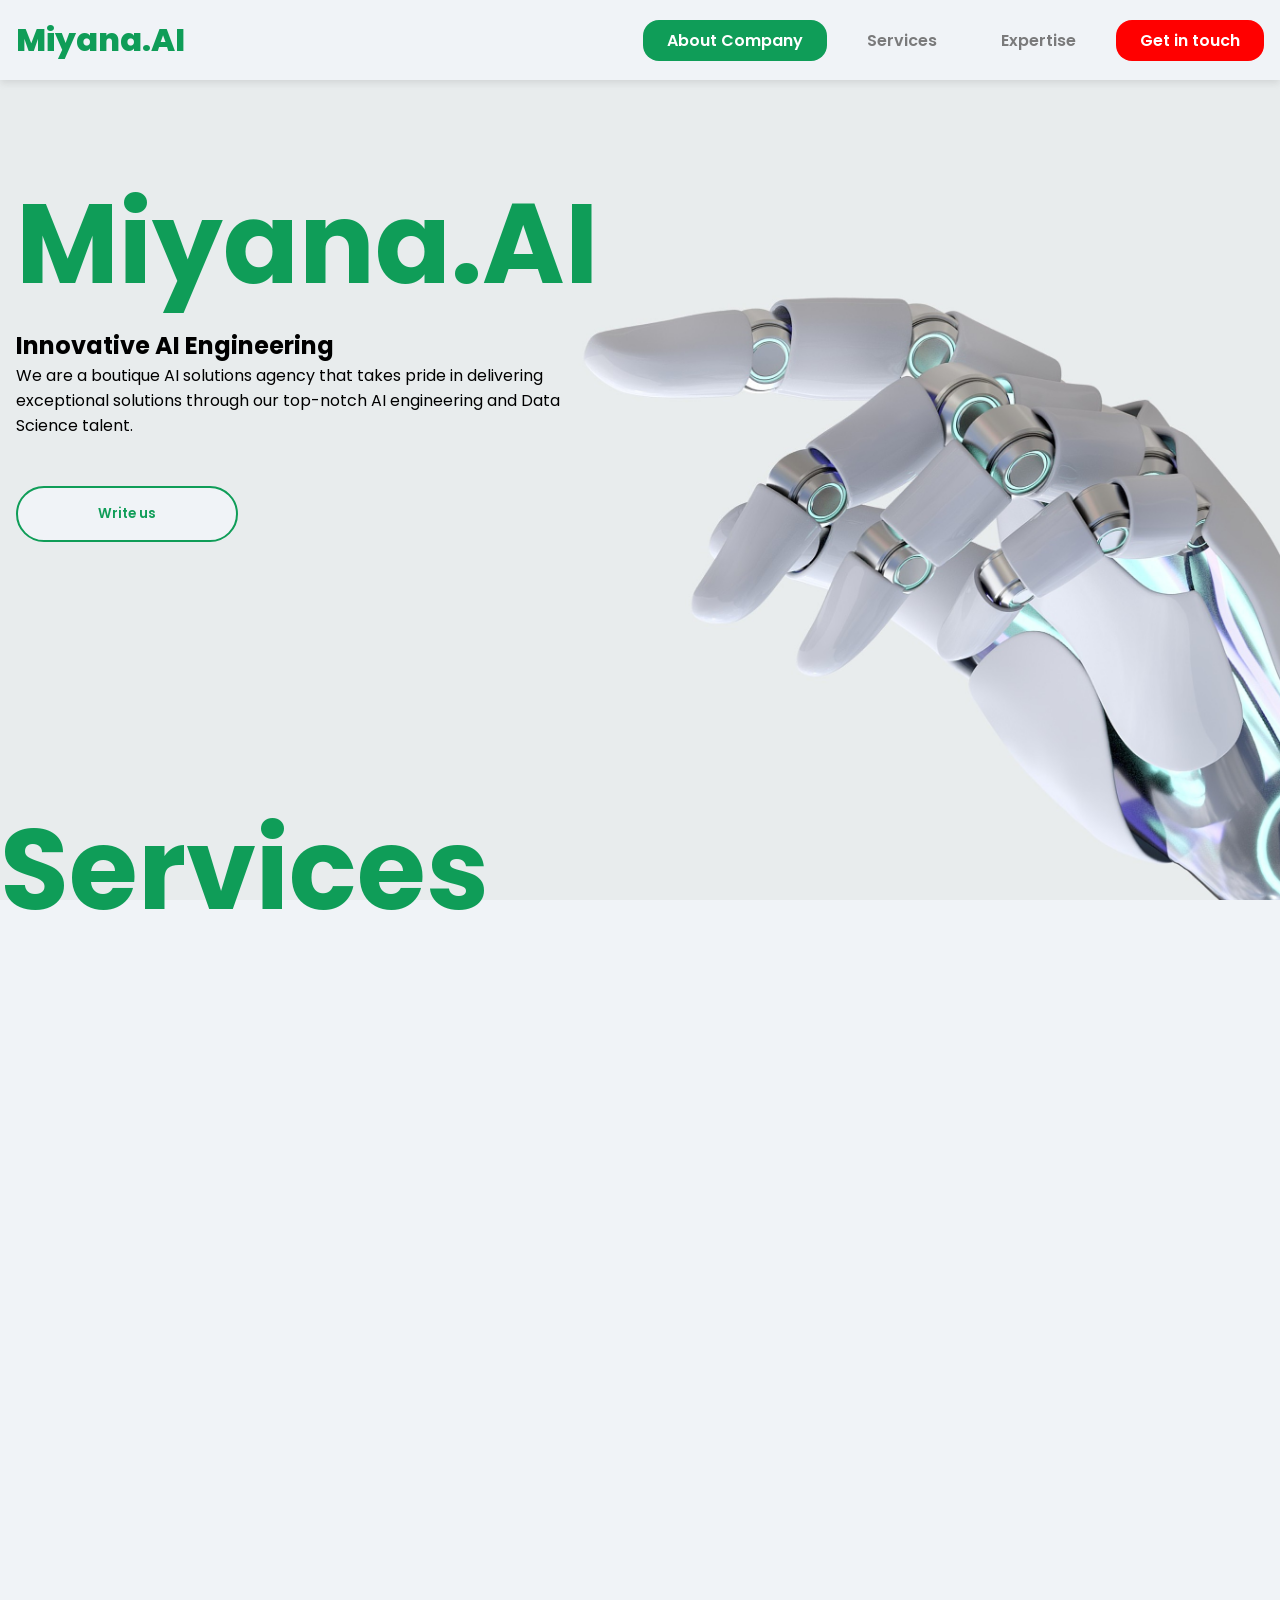
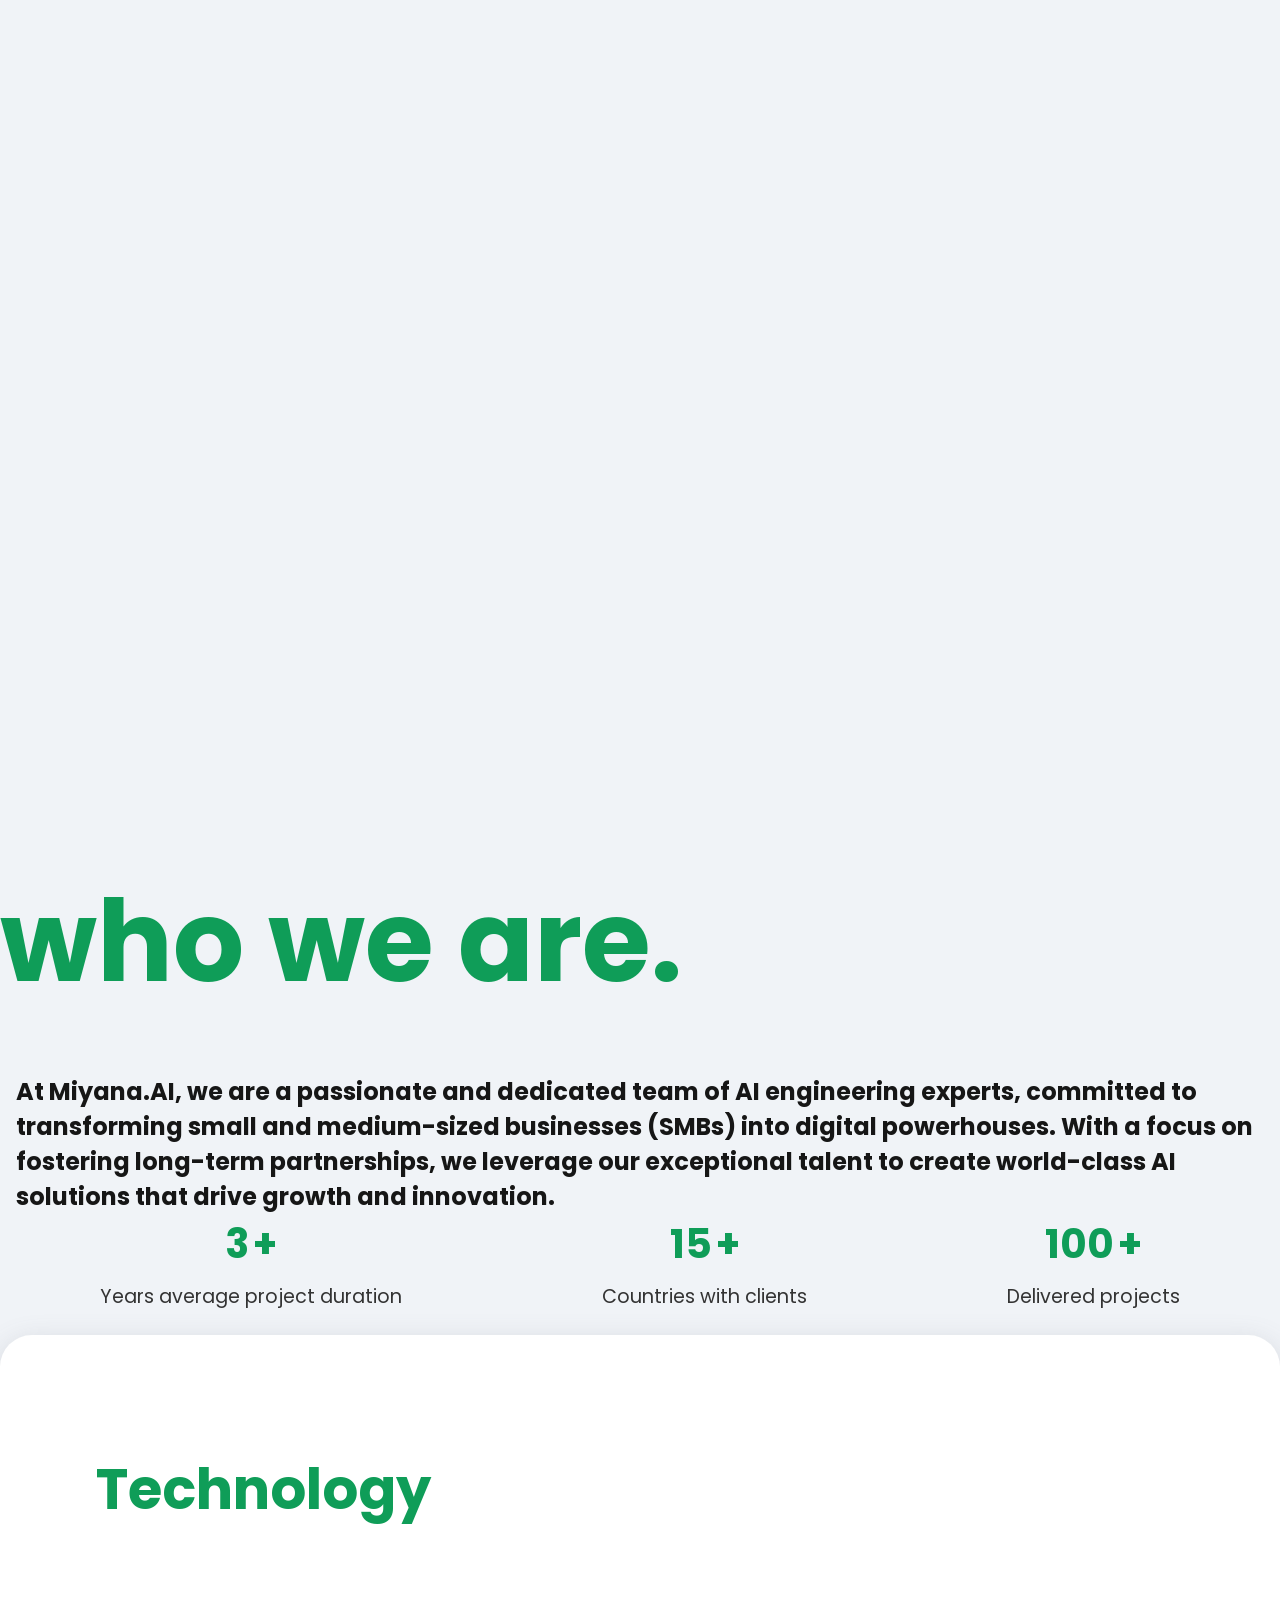
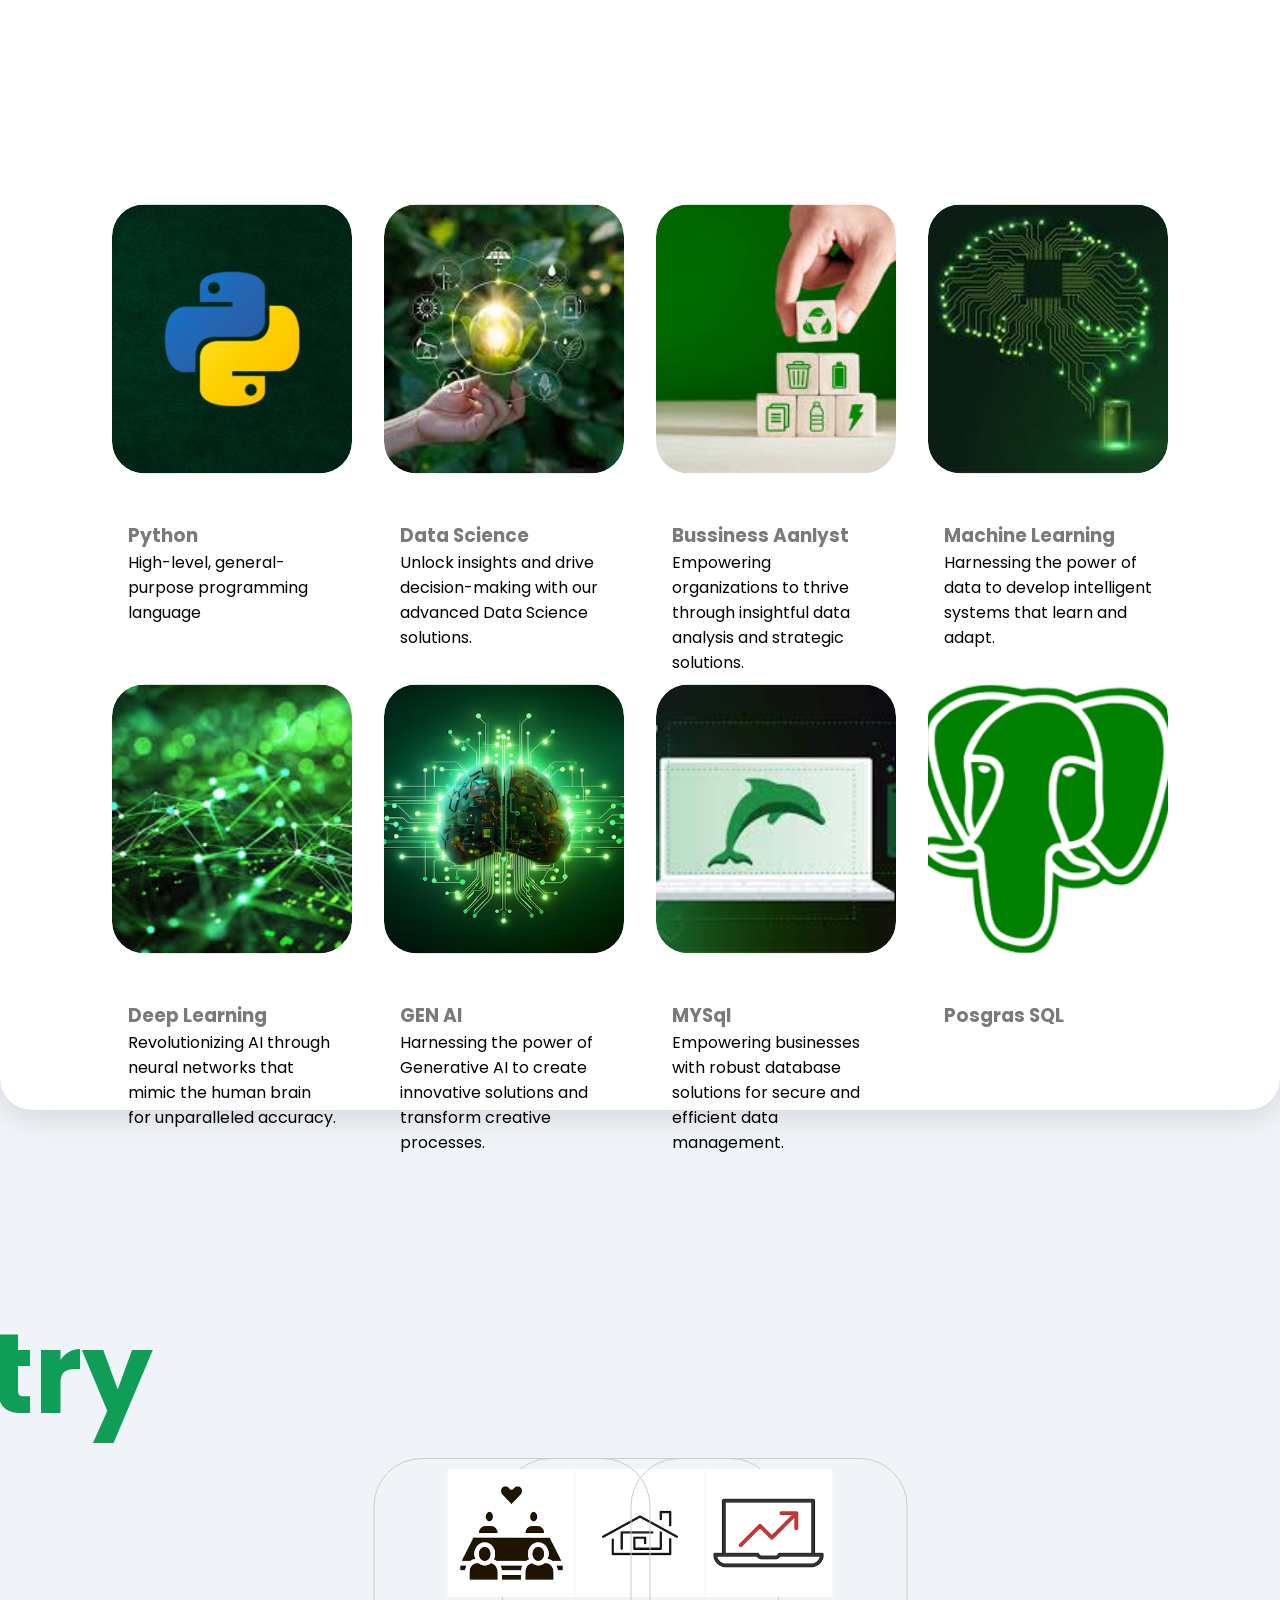
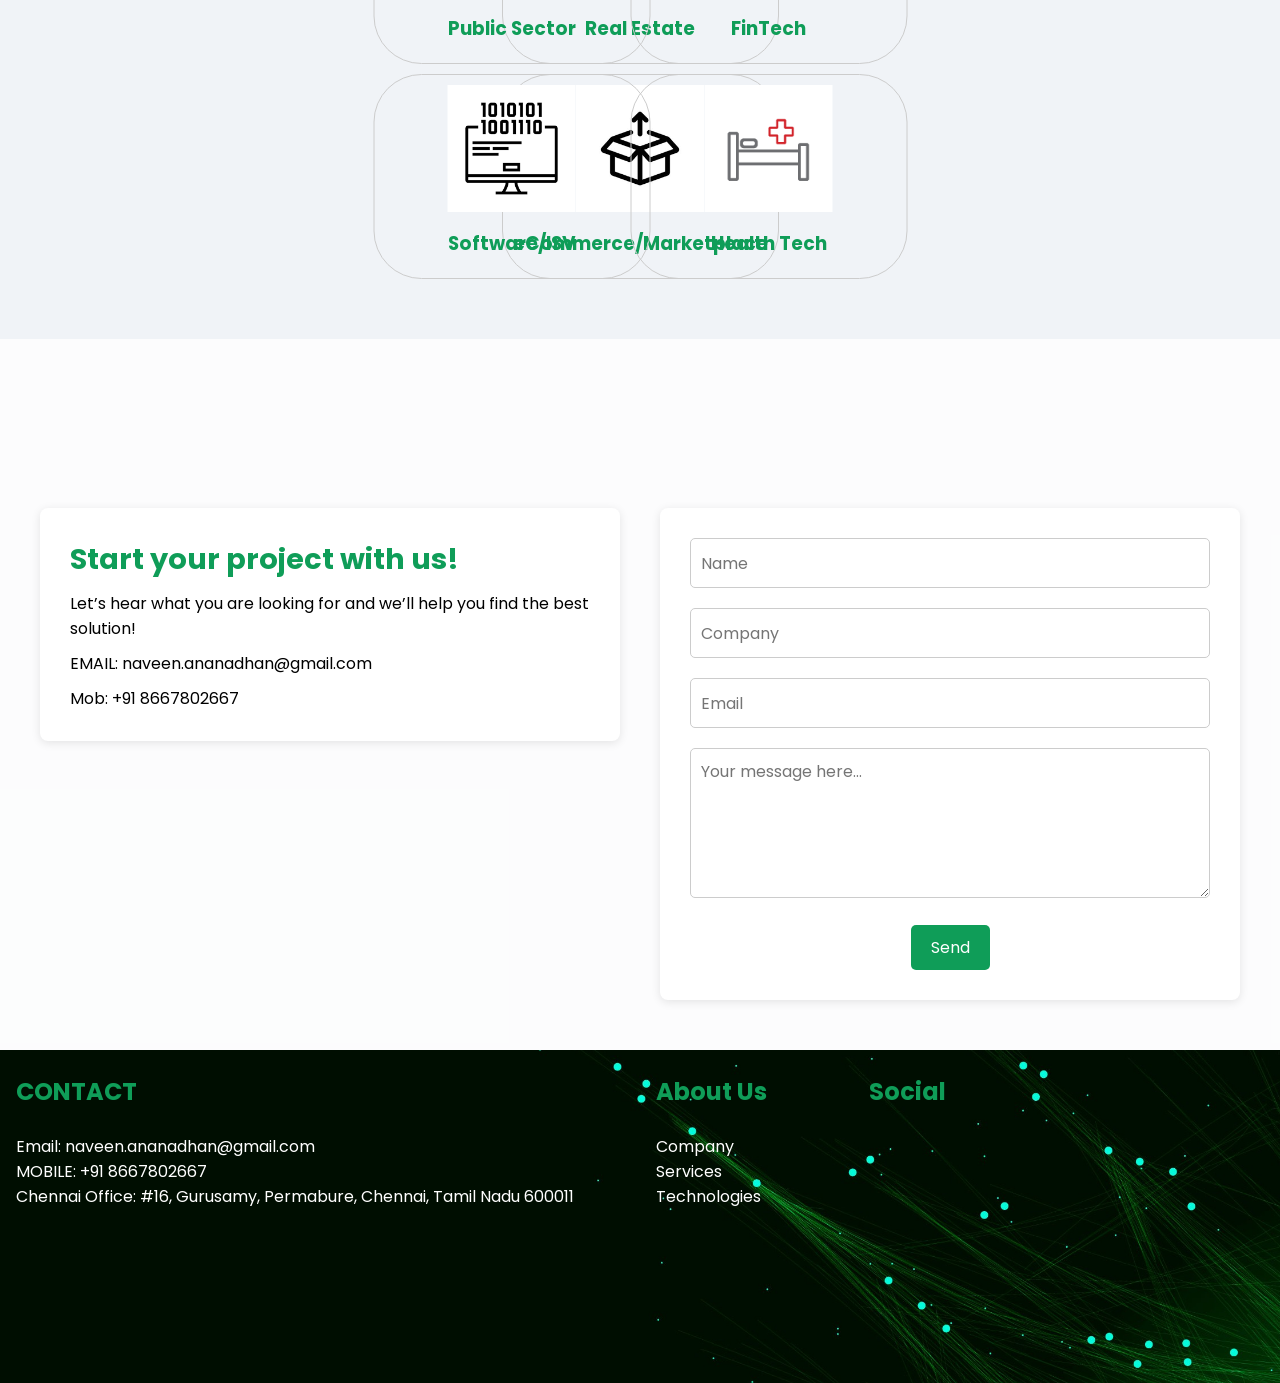
==== commit d6c26fe1: "Update index.html" ====
--- a/index.html
+++ b/index.html
@@ -5,7 +5,7 @@
     <meta charset="UTF-8">
     <meta name="viewport" content="width=device-width, initial-scale=1.0">
     <link rel="icon" href="assets/llll.png" type="image/png">
-    <title> Navi.ai </title>
+    <title> Miyana.AI </title>
     <link rel="preconnect" href="https://fonts.gstatic.com">
     <link rel="stylesheet" href="https://unicons.iconscout.com/release/v4.0.8/css/line.css">
     <link rel="stylesheet" href="https://unicons.iconscout.com/release/v3.0.6/css/unicons.css">
@@ -52,8 +52,8 @@
         <div class="menu-wrap">
             <a href="#home">
                 <div class="logo">
-                    <!-- <img src="assets/llll.png" alt="Navi.ai Logo" class="logo-img"> Replace with your logo path -->
-                    Navi.ai
+                    <!-- <img src="assets/llll.png" alt="Miyana.AI Logo" class="logo-img"> Replace with your logo path -->
+                    Miyana.AI
                 </div>
             </a>
             <div class="menu h-xs">
@@ -89,7 +89,7 @@
                 <div class="col-6 col-xs-12">
                     <div class="slogan">
                         <h1 class="left-to-right play-on-scroll">
-                            Navi.ai
+                            Miyana.AI
                         </h1>
                         <h2 class="left-to-right play-on-scroll">
                             Innovative AI Engineering
@@ -262,7 +262,7 @@
             <div class="item-info">
                 <div>
                     <h2>
-                        At Navi.ai, we are a passionate and dedicated team of AI engineering experts,
+                        At Miyana.AI, we are a passionate and dedicated team of AI engineering experts,
                         committed to transforming small and medium-sized businesses (SMBs) into digital powerhouses. With a focus on fostering long-term partnerships,
                         we leverage our exceptional talent to create world-class AI solutions that drive growth and innovation.
                     </h2>     
